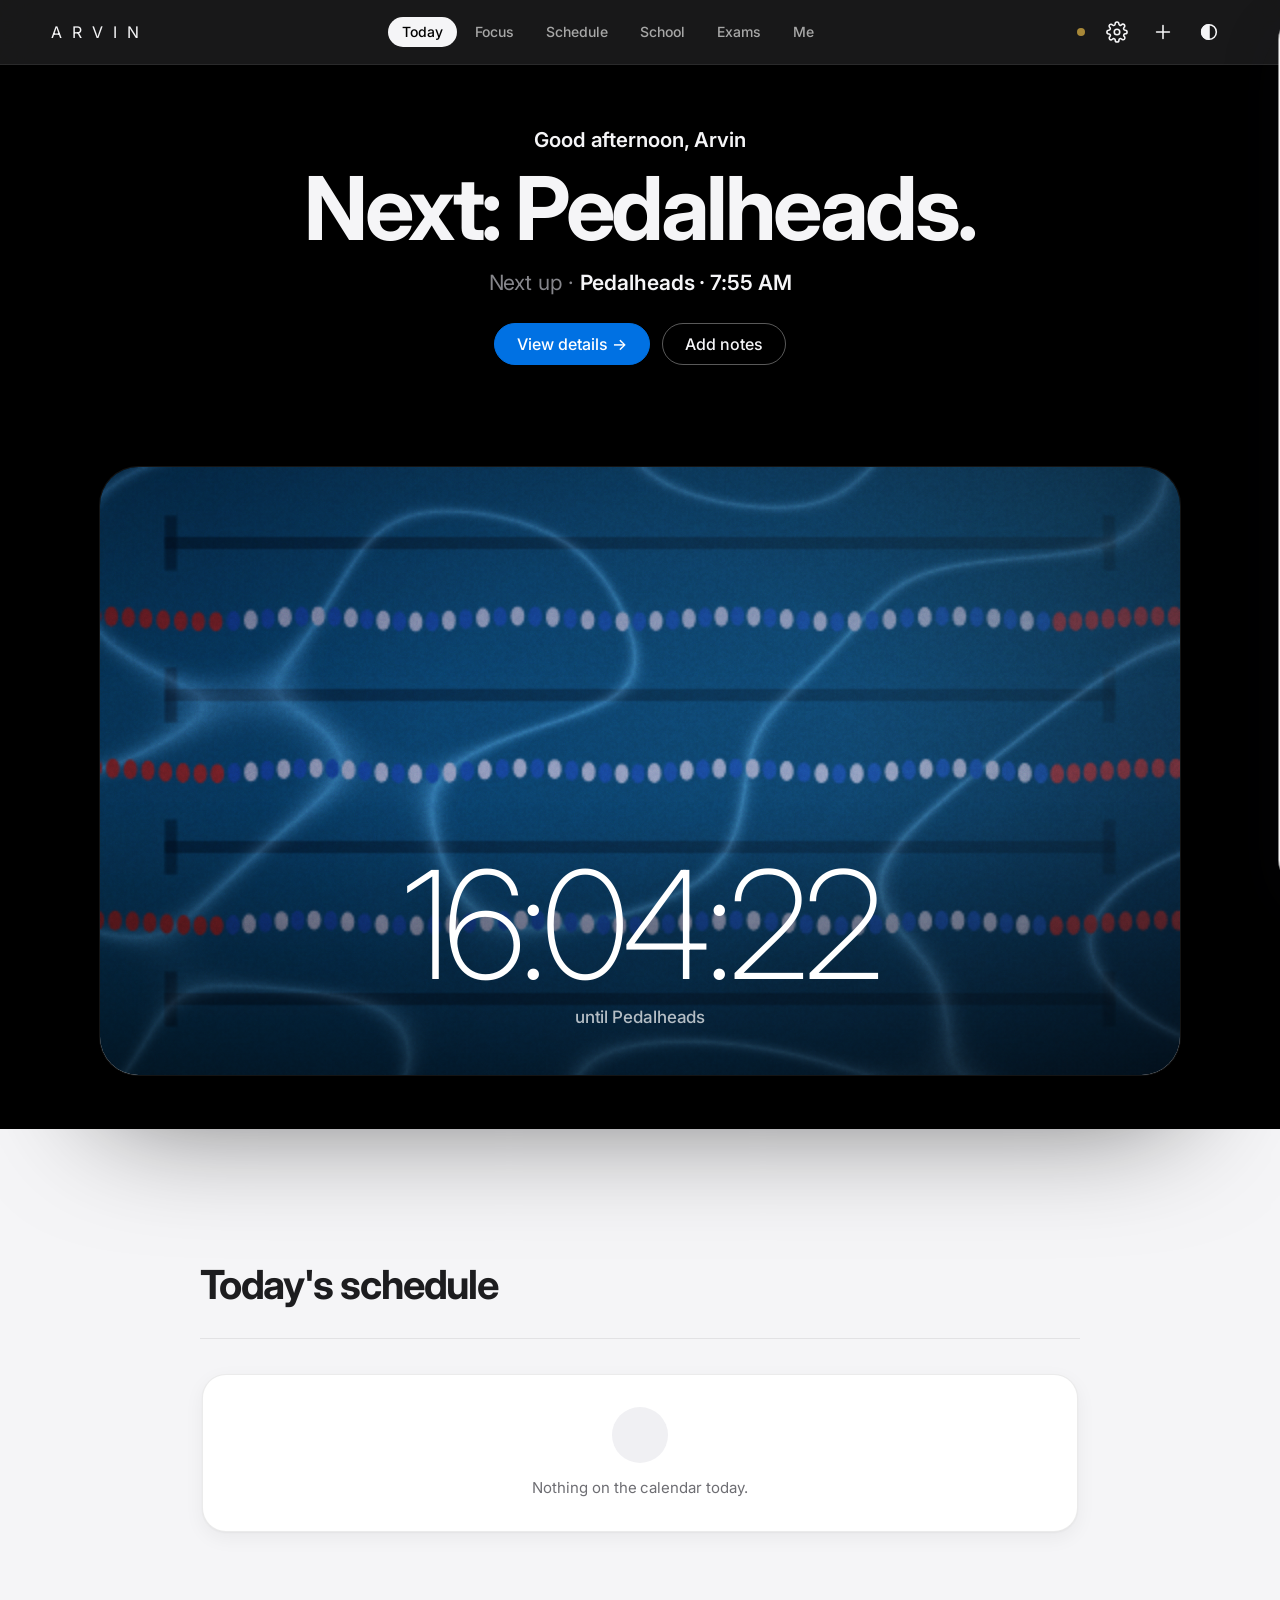
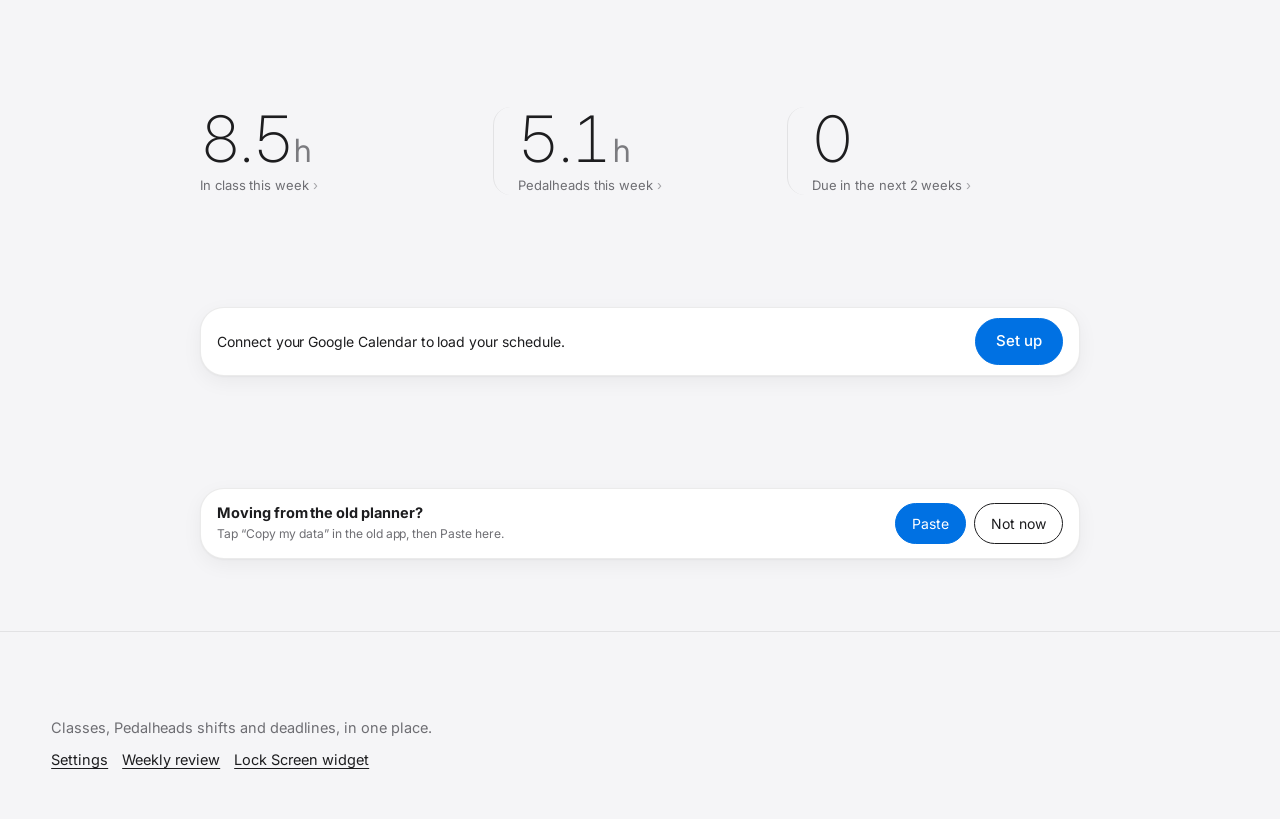
==== preview.html @ 5b070c7e "Preview: iPhone-Mac sync through Google Drive + photos of lecture notes Co-Authored-By: Claude Opus " ====
<!doctype html>
<html lang="en"><head><meta charset="utf-8">
<script>(function(){try{var m=localStorage.getItem("ap-theme")||"auto",r=document.documentElement,h=+new Date().toLocaleString("en-US",{timeZone:"Etc/GMT+7",hour:"numeric",hourCycle:"h23"});var d=m==="dark"?"dark":m==="light"?"light":(h>=18||h<7)?"dark":null;if(d)r.setAttribute("data-theme",d)}catch(e){}})();</script>

<meta name="viewport" content="width=device-width,initial-scale=1,viewport-fit=cover">
<meta name="apple-mobile-web-app-capable" content="yes">
<meta name="mobile-web-app-capable" content="yes">
<meta name="apple-mobile-web-app-title" content="Planner">
<meta name="apple-mobile-web-app-status-bar-style" content="black-translucent">
<meta name="theme-color" content="#000000" media="(prefers-color-scheme: light)">
<meta name="theme-color" content="#000000" media="(prefers-color-scheme: dark)">
<link rel="manifest" href="manifest.webmanifest">
<link rel="apple-touch-icon" href="apple-touch-icon.png">
<link rel="icon" href="icon-192.png">
<link rel="icon" type="image/png" sizes="48x48" href="favicon-48.png">
<link rel="apple-touch-startup-image" media="screen and (device-width: 440px) and (device-height: 956px) and (-webkit-device-pixel-ratio: 3) and (orientation: portrait)" href="splash-ag-1320x2868.png">
<link rel="apple-touch-startup-image" media="screen and (device-width: 420px) and (device-height: 912px) and (-webkit-device-pixel-ratio: 3) and (orientation: portrait)" href="splash-ag-1260x2736.png">
<link rel="apple-touch-startup-image" media="screen and (device-width: 402px) and (device-height: 874px) and (-webkit-device-pixel-ratio: 3) and (orientation: portrait)" href="splash-ag-1206x2622.png">
<link rel="apple-touch-startup-image" media="screen and (device-width: 430px) and (device-height: 932px) and (-webkit-device-pixel-ratio: 3) and (orientation: portrait)" href="splash-ag-1290x2796.png">
<link rel="apple-touch-startup-image" media="screen and (device-width: 393px) and (device-height: 852px) and (-webkit-device-pixel-ratio: 3) and (orientation: portrait)" href="splash-ag-1179x2556.png">
<link rel="apple-touch-startup-image" media="screen and (device-width: 428px) and (device-height: 926px) and (-webkit-device-pixel-ratio: 3) and (orientation: portrait)" href="splash-ag-1284x2778.png">
<link rel="apple-touch-startup-image" media="screen and (device-width: 390px) and (device-height: 844px) and (-webkit-device-pixel-ratio: 3) and (orientation: portrait)" href="splash-ag-1170x2532.png">
<link rel="apple-touch-startup-image" media="screen and (device-width: 375px) and (device-height: 812px) and (-webkit-device-pixel-ratio: 3) and (orientation: portrait)" href="splash-ag-1125x2436.png">
<link rel="apple-touch-startup-image" media="screen and (device-width: 414px) and (device-height: 896px) and (-webkit-device-pixel-ratio: 3) and (orientation: portrait)" href="splash-ag-1242x2688.png">
<link rel="apple-touch-startup-image" media="screen and (device-width: 414px) and (device-height: 896px) and (-webkit-device-pixel-ratio: 2) and (orientation: portrait)" href="splash-ag-828x1792.png">
<link rel="apple-touch-startup-image" media="screen and (device-width: 375px) and (device-height: 667px) and (-webkit-device-pixel-ratio: 2) and (orientation: portrait)" href="splash-ag-750x1334.png">
<link rel="apple-touch-startup-image" media="screen and (device-width: 320px) and (device-height: 568px) and (-webkit-device-pixel-ratio: 2) and (orientation: portrait)" href="splash-ag-640x1136.png">
<style>@font-face{font-family:APL;font-weight:300;src:url([data-uri]) format('woff2')}@font-face{font-family:APL;font-weight:700;src:url([data-uri]) format('woff2')}#launch{position:fixed;inset:0;z-index:100;background:#FFFFFF;transition:opacity .55s ease .12s}
#launch .lw{position:absolute;left:0;right:0;top:var(--lt,50%);transform:translateY(-50%);text-align:center;font-family:APL,var(--font,sans-serif);text-transform:uppercase;font-size:7.5vmin;letter-spacing:.01em;line-height:1;white-space:nowrap;transition:transform .6s cubic-bezier(.3,.7,.2,1),opacity .4s ease,letter-spacing .6s cubic-bezier(.3,.7,.2,1)}
#launch .lw b{color:#010205;font-weight:700}#launch .lw span{color:#626669;font-weight:300}
#launch.out{opacity:0;pointer-events:none}
#launch.out .lw{opacity:0;transform:translateY(-50%) scale(1.06);letter-spacing:.12em}
@media (prefers-reduced-motion:reduce){#launch,#launch .lw{transition:opacity .2s}#launch.out .lw{transform:translateY(-50%);letter-spacing:.01em}}
</style>
<style>:root{color-scheme:light;box-sizing:border-box;padding-top:env(safe-area-inset-top,0px);padding-bottom:env(safe-area-inset-bottom,0px)}html{scroll-padding-top:env(safe-area-inset-top,0px)}body{margin:0;padding:0;font:14px -apple-system,BlinkMacSystemFont,sans-serif;background:#faf9f5;color:#141413}img{max-width:100%}[hidden]:not([hidden=until-found i]){display:none!important}
/* ---------- study room ---------- */
body.inroom{overflow:hidden}
.room{position:fixed;inset:0;z-index:38;background:var(--bg);display:flex;flex-direction:column;opacity:0;transform:translateY(14px);transition:opacity .25s,transform .32s cubic-bezier(.25,.8,.25,1);padding-top:env(safe-area-inset-top,0px)}
.room.on{opacity:1;transform:none}
.rm-top{display:grid;grid-template-columns:1fr auto 1fr;align-items:center;gap:8px;padding:8px max(12px,3vw);border-bottom:1px solid var(--line-soft);flex:none}
.rm-back{justify-self:start;display:inline-flex;align-items:center;gap:2px;border:0;background:transparent;font-weight:500;font-size:15px;padding:8px 14px 8px 6px;border-radius:999px;transition:background .15s}
.rm-back:hover{background:var(--surface)}
.rm-back svg{width:20px;height:20px;fill:none;stroke:currentColor;stroke-width:1.8;stroke-linecap:round;stroke-linejoin:round}
.rm-crumb{font-size:13.5px;color:var(--muted);letter-spacing:.06em;text-transform:uppercase;white-space:nowrap}
#rmClose{justify-self:end}
.rm-body{flex:1;overflow:auto;overscroll-behavior:contain;padding:28px max(16px,4vw) calc(48px + env(safe-area-inset-bottom,0px))}
.rm-body>*{max-width:1080px;margin-left:auto;margin-right:auto}
.rm-body>*+*{margin-top:28px}
.rm-hero{display:grid;grid-template-columns:minmax(0,1.15fr) minmax(0,1fr);gap:32px;align-items:center}
.rm-art{position:relative;aspect-ratio:16/10;border-radius:var(--r-lg);overflow:hidden;background:var(--surface)}
.rm-art canvas{position:absolute;inset:0;width:100%;height:100%}
.rm-art .code{position:absolute;left:16px;top:14px;color:#fff;font-weight:500;font-size:14px;letter-spacing:.04em;background:rgba(0,0,0,.28);backdrop-filter:blur(6px);padding:3px 10px;border-radius:var(--r-sm)}
.rm-hd h1{font-weight:300;font-size:clamp(32px,4.4vw,54px);line-height:1.04;letter-spacing:-.02em;margin:0 0 12px;text-wrap:balance}
.rm-exam{margin:0 0 18px;color:var(--muted);font-size:15.5px;line-height:1.5}
.rm-prog{display:flex;flex-direction:column;gap:8px;font-size:14px;color:var(--muted);margin-bottom:18px}
.bar{height:6px;border-radius:99px;background:var(--surface);overflow:hidden}
.bar i{display:block;height:100%;background:var(--kc,var(--ink));border-radius:inherit;transition:width .4s}
.rm-next{all:unset;box-sizing:border-box;cursor:pointer;display:grid;grid-template-columns:auto 1fr;gap:2px 14px;border:1px solid var(--line);border-radius:var(--r-md);padding:12px 16px;width:100%;transition:border-color .15s}
.rm-next:hover{border-color:var(--ink)}
.rm-next span{color:var(--muted);font-size:13.5px;grid-row:span 2;align-self:center}
.rm-next b{font-weight:500}
.rm-next small{color:var(--muted);font-size:13.5px}
.rm-note{background:var(--surface);border-radius:var(--r-md);padding:12px 16px;font-size:14.5px;line-height:1.5;margin-block:0}
.rm-focus{display:grid;grid-template-columns:repeat(auto-fit,minmax(300px,1fr));gap:16px}
.fcard{background:var(--surface-2);border-radius:var(--r-lg);padding:22px;display:flex;flex-direction:column;gap:10px;box-shadow:inset 0 0 0 1px var(--line-soft)}
.fcard.main{background:color-mix(in srgb,var(--kc) 9%,var(--bg));box-shadow:inset 0 0 0 1px color-mix(in srgb,var(--kc) 30%,transparent)}
.fk{font-size:12.5px;font-weight:600;letter-spacing:.08em;text-transform:uppercase;color:var(--kc)}
.fcard h2{margin:0;font-weight:400;font-size:24px;line-height:1.2;letter-spacing:-.01em;display:flex;flex-direction:column;gap:2px}
.fcard h2 .num{font-size:14px;color:var(--muted);font-weight:500}
.fcard p{margin:0;color:var(--muted);font-size:14.5px}
.fbtns{display:flex;flex-wrap:wrap;gap:8px;margin-top:4px}
.fbtns .bt{padding:9px 16px;font-size:14.5px}
.fcard .pips{margin-top:2px}
.pips{display:inline-flex;gap:5px;align-items:center;flex:none}
.pips i{width:9px;height:9px;border-radius:50%;box-shadow:inset 0 0 0 1.5px var(--line)}
.pips i.on{background:var(--kc);box-shadow:none}
.rm-sec h3{font-weight:500;font-size:20px;margin:0 0 10px;display:flex;justify-content:space-between;align-items:baseline;gap:12px}
.rm-sec h3 em{font-style:normal;font-weight:400;font-size:13px;color:var(--muted)}
.rm-list{display:flex;flex-direction:column}
.chrow{all:unset;box-sizing:border-box;cursor:pointer;display:grid;grid-template-columns:44px minmax(0,1fr) auto;gap:14px;align-items:center;padding:14px 8px;border-top:1px solid var(--line-soft);border-radius:var(--r-md);transition:background .15s}
.chrow:last-child{border-bottom:1px solid var(--line-soft)}
.chrow:hover{background:var(--surface-2)}
.chrow:focus-visible{outline:2px solid var(--focus)}
.chrow .cn{width:40px;height:40px;border-radius:50%;display:grid;place-items:center;font-size:15px;font-weight:500;background:color-mix(in srgb,var(--kc) 14%,var(--bg));color:var(--ink)}
.chrow.cur .cn{background:var(--kc);color:#fff}
.chrow .ct{display:flex;flex-direction:column;min-width:0}
.chrow .ct b{font-weight:400;font-size:17px;line-height:1.3}
.chrow .ct small{font-size:13px;color:var(--muted)}
.chrow.now .ct small{color:var(--ok);font-weight:600}
.chrow.up .ct b,.chrow.pend .ct b{color:var(--muted)}
/* chapter */
.ch-hd .ch-k{display:flex;align-items:center;gap:10px;font-size:14px;color:var(--muted);flex-wrap:wrap}
.ch-hd .dot{width:9px;height:9px;border-radius:50%;background:var(--kc)}
.ch-hd .st{font-size:12.5px;border-radius:999px;padding:2px 10px;background:var(--surface)}
.ch-hd .st.now{background:color-mix(in srgb,var(--ok) 15%,var(--bg));color:var(--ok);font-weight:600}
.ch-hd h1{font-weight:300;font-size:clamp(30px,4.4vw,52px);line-height:1.06;letter-spacing:-.02em;margin:10px 0 0;text-wrap:balance}
.rm-body>.ch-tabs{position:sticky;top:-28px;z-index:3;margin-top:20px;padding:10px 0;background:var(--bg);display:flex;gap:6px;overflow-x:auto;scrollbar-width:none}
.ch-tabs::-webkit-scrollbar{display:none}
.ch-tabs button{flex:none;border:1px solid var(--line);background:var(--bg);border-radius:999px;padding:9px 16px;font-size:15px;display:inline-flex;align-items:center;gap:6px;transition:border-color .15s}
.ch-tabs button:hover{border-color:var(--ink)}
.ch-tabs button[aria-selected="true"]{background:var(--ink);color:var(--bg);border-color:var(--ink)}
.ch-tabs .tk{font-size:12px;color:var(--ok);font-weight:700}
.ch-tabs button[aria-selected="true"] .tk{color:#7FE0AE}
.rm-body>.ch-pane{margin-top:14px;display:flex;flex-direction:column;gap:20px}
.ch-pane>*{flex-shrink:0}
.ch-next{display:flex;align-items:center;justify-content:flex-end;gap:14px;border-top:1px solid var(--line-soft);padding-top:18px;color:var(--muted);font-size:14px}
/* slides */
.deck{display:flex;flex-direction:column;gap:12px;width:100%;max-width:max(640px,calc((100vh - 340px)*1.6))}
.sl-2{display:grid;grid-template-columns:minmax(0,1.15fr) minmax(0,1fr);gap:clamp(16px,3vw,40px);align-items:center}
.sl-2 .dg{max-width:none}
.dk-stage{position:relative}
.slide{position:relative;overflow:hidden;border-radius:var(--r-lg);background:var(--surface-2);box-shadow:inset 0 0 0 1px var(--line-soft);aspect-ratio:16/10;display:flex;flex-direction:column;font-size:clamp(16px,1.55vw,20px)}
.slide::before{content:"";position:absolute;left:0;top:0;bottom:0;width:6px;background:var(--kc)}
.slide.inR{animation:slR .35s cubic-bezier(.25,.8,.25,1)}
.slide.inL{animation:slL .35s cubic-bezier(.25,.8,.25,1)}
@keyframes slR{from{opacity:0;transform:translateX(28px)}}
@keyframes slL{from{opacity:0;transform:translateX(-28px)}}
.sl-in{flex:1;overflow:auto;padding:clamp(22px,4vw,52px) clamp(22px,4.5vw,64px) 10px;display:flex;flex-direction:column;gap:.7em;position:relative;z-index:1}
.sl-k{font-size:.7em;font-weight:600;letter-spacing:.09em;text-transform:uppercase;color:var(--kc)}
.sl-t{margin:0;font-weight:400;font-size:clamp(24px,3.1vw,42px);line-height:1.1;letter-spacing:-.015em;text-wrap:balance}
.sl-big{font-weight:300;font-size:clamp(30px,4.6vw,60px);line-height:1.05;letter-spacing:-.02em;color:var(--kc)}
.sl-b{line-height:1.5}
.sl-b p{margin:0 0 .55em}
.sl-b ul,.sl-b ol{margin:0 0 .55em;padding-left:1.2em;display:flex;flex-direction:column;gap:.3em}
.sl-b .note{font-size:.85em;color:var(--muted);border-left:3px solid var(--kc);padding-left:12px}
.sl-b .cap{font-size:.78em;color:var(--muted);margin:-.2em 0 .7em}
.sl-b .big2{font-size:1.3em;font-weight:400;letter-spacing:-.01em}
.sl-b table.je,.sl-b table.cmp{font-size:.82em;margin:.2em 0 .5em}
.sl-b table.je td:nth-child(2),.sl-b table.je td:nth-child(3){width:auto;min-width:70px}
.cols,.cols3{display:grid;grid-template-columns:repeat(2,minmax(0,1fr));gap:14px;margin-bottom:.5em}
.cols3{grid-template-columns:repeat(3,minmax(0,1fr))}
.cols>div,.cols3>div{background:var(--bg);border-radius:var(--r-md);padding:12px 14px}
.cols p,.cols3 p{margin:.25em 0 0;font-size:.88em;color:var(--muted)}
ul.check{list-style:none;padding-left:0!important}
ul.check li{position:relative;padding-left:1.6em}
ul.check li::before{content:"";position:absolute;left:0;top:.35em;width:.9em;height:.9em;border-radius:4px;box-shadow:inset 0 0 0 2px var(--kc)}
ul.fml{list-style:none;padding:0!important;gap:6px!important}
ul.fml li{font-family:ui-monospace,"SF Mono",Menlo,monospace;font-size:.82em;background:var(--bg);border-radius:var(--r-md);padding:8px 12px}
.chips{display:flex;flex-wrap:wrap;gap:6px}
.chips span{font-size:.85em;background:var(--bg);border-radius:999px;padding:4px 12px}
.sl-foot{display:flex;justify-content:space-between;padding:10px clamp(22px,4.5vw,64px) 14px;font-size:12.5px;color:var(--muted);position:relative;z-index:1}
.slide.cover{background:#111}
.slide.cover canvas{position:absolute;inset:0;width:100%;height:100%}
.slide.cover::after{content:"";position:absolute;inset:0;background:linear-gradient(100deg,rgba(0,0,0,.66),rgba(0,0,0,.42) 45%,rgba(0,0,0,.05) 85%)}
.slide.cover::before{display:none}
.slide.cover .sl-in{justify-content:flex-end;color:#fff}
.slide.cover .sl-in>*{max-width:62ch}
.slide.cover .sl-k,.slide.cover .sl-foot{color:rgba(255,255,255,.82)}
.slide.cover .sl-t{font-size:clamp(30px,4.6vw,60px);font-weight:300}
.slide.cover .sl-b ul{opacity:.92}
.dg{max-width:520px;width:100%;color:var(--ink)}
.dg svg{width:100%;height:auto;display:block;overflow:visible}
.dg text{font-size:11.5px;fill:var(--muted);font-family:var(--font)}
.dg .lk{fill:var(--kc);font-weight:600}
.dg .tk{fill:var(--ink);font-size:11px}
.dg .sm{font-size:10.5px}
.dg .strong{fill:var(--ink);font-weight:600}
.dg .ax{stroke:var(--ink);stroke-width:1.4;fill:none}
.dg .l45{stroke:var(--ink);stroke-opacity:.45;stroke-width:1.5}
.dg .lmain{stroke:var(--kc);stroke-width:2.8;fill:none;stroke-linecap:round}
.dg .lsec{stroke:var(--ink);stroke-width:2.6;fill:none;stroke-linecap:round}
.dg .lras{stroke:var(--ink);stroke-width:1.8;stroke-dasharray:2 4}
.dg .dash{stroke-dasharray:7 5}
.dg .guide{stroke:var(--muted);stroke-width:1;stroke-dasharray:3 3}
.dg .arrow{stroke:var(--muted);stroke-width:1.4;marker-end:url(#ah);color:var(--muted)}
.dg .arrow2{stroke:var(--kc);stroke-width:1.6;fill:none;marker-start:url(#ah);marker-end:url(#ah);color:var(--kc)}
.dg .pt{fill:var(--kc);stroke:var(--surface-2);stroke-width:2.5}
.dk-ctl{display:flex;align-items:center;gap:12px;flex-wrap:wrap}
.dk-n{font-size:14px;color:var(--muted);min-width:52px;text-align:center}
.dk-bar{flex:1;min-width:80px;height:4px;border-radius:99px;background:var(--surface);overflow:hidden}
.dk-bar i{display:block;height:100%;background:var(--kc);transition:width .3s}
.dk-fs{border:1px solid var(--line);background:var(--bg);border-radius:999px;padding:9px 16px;font-size:14px}
.dk-fs:hover{border-color:var(--ink)}
.deck:fullscreen{background:var(--bg);padding:3vh 4vw;justify-content:center}
.deck:fullscreen .slide{width:min(100%,150vh);margin:0 auto;font-size:min(2.1vw,3.3vh)}
.deck:fullscreen .dk-ctl{width:min(100%,150vh);margin:0 auto}
.dk-fin{display:flex;flex-wrap:wrap;align-items:center;gap:8px 16px;background:color-mix(in srgb,var(--kc) 9%,var(--bg));border-radius:var(--r-lg);padding:16px 20px}
.dk-fin[hidden]{display:none}
.dk-fin span{color:var(--muted);flex:1 1 260px;font-size:15px}
.dk-jump summary{cursor:pointer;color:var(--muted);font-size:14.5px;padding:4px 0}
.dk-jump ol{margin:8px 0 0;padding-left:24px;columns:2 260px;column-gap:28px;font-size:15px}
.dk-jump li{break-inside:avoid;padding:3px 0}
.dk-jump button{all:unset;cursor:pointer}
.dk-jump button:hover{text-decoration:underline;text-underline-offset:3px}
/* notes */
.nt-meta{display:flex;flex-wrap:wrap;justify-content:space-between;gap:6px 18px;font-size:13.5px;color:var(--muted)}
.nt-goals,.nt-box{background:var(--surface-2);border-radius:var(--r-lg);padding:18px 22px;box-shadow:inset 0 0 0 1px var(--line-soft)}
.nt-goals b,.nt-box b{font-weight:600;display:block;margin-bottom:8px}
.nt-goals ul,.nt-box ul{margin:0;padding-left:20px;display:flex;flex-direction:column;gap:5px;font-size:15.5px}
.nt-box ul.fml{font-size:inherit}
.nt-box .chips span{background:var(--bg);font-size:14px}
.notes{max-width:70ch;font-size:17.5px;line-height:1.72;overflow-wrap:anywhere}
.notes p{margin:0 0 1em}
.notes h3{font-weight:500;font-size:22px;line-height:1.25;letter-spacing:-.01em;margin:1.8em 0 .5em}
.notes ul{padding-left:22px;margin:0 0 1em;display:flex;flex-direction:column;gap:6px}
.notes .eq{font-size:1.15em;text-align:center;padding:10px;background:var(--surface-2);border-radius:var(--r-md)}
.notes .try{border-left:4px solid var(--kc);background:color-mix(in srgb,var(--kc) 7%,var(--bg));border-radius:0 var(--r-md) var(--r-md) 0;padding:14px 18px;margin:0 0 1.2em;font-size:16px}
.notes .try i{color:var(--muted)}
.notes table{font-size:15px}
.notes table.je td:nth-child(2),.notes table.je td:nth-child(3){width:90px}
.nt-end{border-top:1px solid var(--line-soft);padding-top:18px}
/* quiz */
.qz-start{display:grid;grid-template-columns:auto 1fr;gap:6px 26px;align-items:center;background:var(--surface-2);border-radius:var(--r-lg);padding:24px;box-shadow:inset 0 0 0 1px var(--line-soft)}
.qz-big{grid-row:span 2;font-size:64px;font-weight:300;line-height:1;color:var(--kc);display:flex;flex-direction:column}
.qz-big small{font-size:13px;color:var(--muted);font-weight:400;margin-top:4px}
.qz-start p{margin:0;color:var(--muted);font-size:15px}
.qz-top{display:flex;justify-content:space-between;font-size:14px;color:var(--muted)}
.ch-pane .qbar{margin-top:-12px}
.ch-pane .qq.big{font-size:21px;line-height:1.4}
.ch-pane .qq p{margin:0 0 .4em}
.lvl{align-self:flex-start;font-size:12px;font-weight:600;letter-spacing:.04em;border-radius:999px;padding:3px 10px;background:color-mix(in srgb,var(--kc) 14%,var(--bg));color:var(--ink)}
.qrev{display:flex;flex-direction:column;gap:4px;padding:12px 0;border-top:1px solid var(--line-soft)}
/* practice */
.pr-how{margin:0;color:var(--muted);font-size:15px}
.pr-head{display:flex;flex-direction:column;gap:8px;font-size:15px;color:var(--muted)}
.pr-head b{color:var(--ink);font-weight:600}
.pr-card{border:1px solid var(--line);border-radius:var(--r-lg);padding:20px 22px;display:flex;flex-direction:column;gap:12px}
.pr-k{display:flex;justify-content:space-between;align-items:center;gap:10px}
.pr-n{font-size:13.5px;color:var(--muted);font-weight:500}
.pr-q{font-size:17px;line-height:1.55;overflow-wrap:anywhere}
.pr-q p{margin:0 0 .4em}
.pr-tip{font-size:14px;color:var(--muted)}
.pr-sol summary{cursor:pointer;list-style:none;display:inline-flex;align-items:center;gap:6px;font-weight:500;font-size:15px;padding:8px 16px;border-radius:999px;background:var(--surface)}
.pr-sol summary::-webkit-details-marker{display:none}
.pr-sol[open] summary{background:var(--ink);color:var(--bg)}
.pr-a{margin-top:12px;background:var(--surface-2);border-radius:var(--r-md);padding:14px 16px;font-size:15.5px;line-height:1.55;overflow-x:auto}
.pr-a p{margin:0 0 .5em}
.pr-a table.je{background:var(--bg)}
.pr-mks{display:flex;gap:8px;flex-wrap:wrap}
.pr-mk{border:1px solid var(--line);background:var(--bg);border-radius:999px;padding:7px 14px;font-size:14px;transition:all .15s}
.pr-mk:hover{border-color:var(--ink)}
.pr-mk.on[data-v="1"]{background:var(--ok);border-color:var(--ok);color:#fff}
.pr-mk.on[data-v="0"]{background:color-mix(in srgb,var(--warn) 18%,var(--bg));border-color:var(--warn)}
@media (max-width:760px){
  .rm-body{padding-top:18px}
  .rm-hero{grid-template-columns:1fr;gap:18px}
  .rm-art{aspect-ratio:16/9}
  .slide{aspect-ratio:auto;min-height:min(54vh,470px);font-size:16px}
  .cols,.cols3,.sl-2{grid-template-columns:1fr}
  .notes{font-size:16.5px}
  .pr-card{padding:16px 14px}
  .pr-a{padding:10px;font-size:14.5px}
  .pr-a table.je{font-size:13.5px}
  .pr-a table.je td{padding:5px 6px}
  .pr-a table.je td:nth-child(2),.pr-a table.je td:nth-child(3){width:62px}
  .pr-a table.je tr.cr td:first-child{padding-left:18px}
  .qz-start{grid-template-columns:1fr}
  .qz-big{grid-row:auto;flex-direction:row;align-items:baseline;gap:8px}
  .rm-body>.ch-tabs{top:-18px}
  .chrow{grid-template-columns:40px minmax(0,1fr);}
  .chrow .pips{grid-column:2}
}
@media (prefers-reduced-motion:reduce){.room{transition:none}.slide.inR,.slide.inL{animation:none}}
/* ===== Round 3 (Oct 28): scroll-linked hero, product spec sheets, real conditions ===== */
.hero .tint{display:none}
.hstage{position:relative;margin-top:-28px;padding-bottom:var(--pin,18vh)}
.hstage>.hero{position:sticky;top:var(--hdr);margin-top:0!important}
.hero canvas{transform:scale(var(--z,1));transform-origin:62% 55%;will-change:transform}
.hero canvas.soft{transform:scale(calc(1.1 * var(--z,1)))}
.hero .hcount{transform:translateY(calc(var(--hp,0) * -14px));transition:none}
.hero .hcount b{text-shadow:0 2px 30px rgba(0,0,0,.25)}
.hero::after{opacity:calc(1 + var(--hp,0) * .6)}
.intro{will-change:opacity,transform;transform-origin:50% 0}
.hcap .wxc{color:var(--ink)}
@media (max-width:640px){.hstage{margin-top:-20px;--pin:16vh}}
@media (prefers-reduced-motion:reduce){.hstage{padding-bottom:0}.hstage>.hero{position:relative;top:auto}.hero canvas{transform:none}.hero canvas.soft{transform:scale(1.1)}}
/* course tiles as products: hover (or tap on a phone) for the spec sheet */
.tile .art canvas{transition:transform .5s cubic-bezier(.2,.7,.2,1)}
.tile .art .over{display:none}
.tile .art .sx{position:absolute;left:0;right:0;bottom:0;z-index:4;background:color-mix(in srgb,var(--bg) 94%,transparent);backdrop-filter:blur(14px);-webkit-backdrop-filter:blur(14px);color:var(--ink);padding:14px 16px 16px;transform:translateY(101%);transition:transform .45s cubic-bezier(.2,.7,.2,1);display:flex;flex-direction:column;gap:2px;text-shadow:none}
.tile .sx-h{display:flex;justify-content:space-between;align-items:baseline;font-size:10.5px;font-weight:700;letter-spacing:.12em;text-transform:uppercase;color:var(--muted);padding-bottom:8px;border-bottom:1px solid var(--ink)}
.tile .sx-h b{color:var(--ink);font-weight:700}
.tile .sx-r{display:grid;grid-template-columns:auto minmax(0,1fr);gap:4px 12px;align-items:baseline;padding:7px 0;border-bottom:1px solid var(--line)}
.tile .sx-r dt{font-size:10px;font-weight:600;letter-spacing:.1em;text-transform:uppercase;color:var(--muted);white-space:nowrap}
.tile .sx-r dd{margin:0;font-size:13px;font-weight:500;text-align:right;min-width:0;overflow:hidden;text-overflow:ellipsis;white-space:nowrap;font-variant-numeric:tabular-nums}
.tile .sx-r dd small{color:var(--muted);font-weight:400}
.tile .sx-r .sb{grid-column:1/-1;height:3px;border-radius:2px;background:var(--surface);overflow:hidden}
.tile .sx-r .sb i{display:block;height:100%;background:var(--ink)}
.tile .sx-go{margin-top:10px;font-size:11px;font-weight:700;letter-spacing:.1em;text-transform:uppercase;color:var(--ink)}
.tile.open .art .sx{transform:none}
.tile.open .art canvas{transform:translateY(-24%) scale(1.04)}
.tile.open .art .prog,.tile.open .art .idx,.tile.open .feat{opacity:0;transition:opacity .2s}
.tile.open .art .code{opacity:0}
@media (hover:hover){.tile:hover .art .sx,.tile:focus-visible .art .sx{transform:none}.tile:hover .art canvas,.tile:focus-visible .art canvas{transform:translateY(-24%) scale(1.04)}.tile:hover .art .prog,.tile:hover .art .idx,.tile:hover .art .code{opacity:0}}
.tile .tapspec{display:none}
@media (hover:none){.tile .tapspec{display:inline;color:var(--muted);font-weight:500;letter-spacing:.06em}}
.rail2 .tile .art .sx{padding:10px 14px 12px}.rail2 .tile .sx-r{padding:5px 0}
.rm-grade{display:inline-flex;align-items:center;gap:10px;margin-bottom:18px;font-size:14px;color:var(--muted)}
.rm-grade input{width:84px;border:1px solid var(--line);border-radius:var(--r-sm);background:var(--bg);padding:8px 10px;font-size:16px;color:var(--ink);font-variant-numeric:tabular-nums}
.rm-grade input:focus{outline:2px solid var(--focus);outline-offset:-1px;border-color:transparent}
.tile .sx-h{gap:10px}.tile .sx-h b{min-width:0;overflow:hidden;text-overflow:ellipsis;white-space:nowrap}.tile .sx-h span{white-space:nowrap;flex:none}
@media (max-width:640px){.tile .sx-h span{display:none}.tile .art .sx{padding:12px 12px 14px}.tile .sx-r dd small{display:none}}
</style>
<script>window.__AP_SITE=true;</script>
<script>
/* Move from the old Netlify address: imports on-device data from a "move code". */
(function(){
  var PFX="APMOVE1:", FLAG="ap-migrated";
  function b64ToBytes(b){b=b.replace(/-/g,"+").replace(/_/g,"/");var s=atob(b),u=new Uint8Array(s.length);for(var i=0;i<s.length;i++)u[i]=s.charCodeAt(i);return u}
  async function decode(code){
    code=(code||"").trim();var i=code.indexOf(PFX);if(i<0)throw new Error("not a move code");
    code=code.slice(i+PFX.length).split(/\s/)[0];var kind=code[0],body=code.slice(2),bytes=b64ToBytes(body),txt;
    if(kind==="z"){var ds=new Blob([bytes]).stream().pipeThrough(new DecompressionStream("gzip"));txt=await new Response(ds).text()}
    else txt=new TextDecoder().decode(bytes);
    var d=JSON.parse(txt);if(!d||typeof d!=="object"||!d.v||!d.keys)throw new Error("bad code");return d.keys}
  function apply(keys){Object.keys(keys).forEach(function(k){if(/^ap-/.test(k)&&typeof keys[k]==="string")try{localStorage.setItem(k,keys[k])}catch(e){}});
    try{localStorage.setItem(FLAG,String(Date.now()))}catch(e){}}
  window.__apMove={decode:decode,apply:apply,PFX:PFX,FLAG:FLAG};
  var h=location.hash;
  if(h.indexOf("#"+PFX)===0||h.indexOf("#apmove=")===0){
    var code=decodeURIComponent(h.indexOf("#apmove=")===0?h.slice(8):h.slice(1));
    document.documentElement.style.visibility="hidden";
    decode(code).then(function(keys){apply(keys)}).catch(function(){}).then(function(){location.replace(location.pathname+location.search)});
  }
})();
</script>

<link rel="stylesheet" href="focus.css"></head><body>
<style id="arvin-launch-css">
/* start-up screen, inspired by the iPhone boot screen */
#launch{position:fixed!important;inset:0!important;z-index:9999!important;background:#000!important;overflow:hidden;opacity:1;transition:opacity .35s ease!important;display:block!important}
#launch .ar-boot{position:absolute;left:0;right:0;top:50%;transform:translateY(-50%);display:flex;flex-direction:column;align-items:center}
#launch .ar-logo{font:600 30px/1 Inter,-apple-system,BlinkMacSystemFont,"SF Pro Display",system-ui,sans-serif;letter-spacing:.42em;padding-left:.42em;color:#f5f5f7;
  opacity:0;transform:scale(.94);filter:blur(6px);transition:opacity .45s cubic-bezier(.22,1,.36,1),transform .55s cubic-bezier(.22,1,.36,1),filter .45s}
#launch .ar-bar{position:relative;width:150px;height:4px;margin-top:64px;border-radius:2px;background:rgba(255,255,255,.22);overflow:hidden;opacity:0;transition:opacity .6s .35s}
#launch .ar-bar i{position:absolute;inset:0;background:#f5f5f7;border-radius:2px;transform:scaleX(0);transform-origin:left center}
#launch.on .ar-logo{opacity:1;transform:none;filter:none}
#launch.on .ar-bar{opacity:1}
#launch.out{opacity:0!important;pointer-events:none}
#launch.out .ar-logo{transform:scale(1.04);transition:transform .35s ease}
@media (prefers-reduced-motion:reduce){#launch .ar-logo,#launch .ar-bar{transition:opacity .2s!important;transform:none!important;filter:none!important}}
</style>
<div id="launch" aria-hidden="true"><div class="ar-boot"><div class="ar-logo">ARVIN</div></div></div>
<script>(function(){var L=document.getElementById("launch"),sa=navigator.standalone===true||(window.matchMedia&&matchMedia("(display-mode: standalone)").matches),seen=null,force=/[?&]launch=1/.test(location.search),RECENT=30*60*1000;function stamp(){try{localStorage.setItem("ap-last-open",String(Date.now()))}catch(e){}}try{seen=Date.now()-(+localStorage.getItem("ap-last-open")||0)<RECENT}catch(e){}document.addEventListener("visibilitychange",function(){if(document.visibilityState==="hidden")stamp()});addEventListener("pagehide",stamp);if(!force&&(!sa||seen)){stamp();L.remove();return}stamp();
/* start-up: black screen with just the ARVIN wordmark */
var bar=L.querySelector(".ar-bar i"),rm=window.matchMedia&&matchMedia("(prefers-reduced-motion: reduce)").matches,t0=Date.now(),loaded=false,done=false,p=0;
function set(v,ms){p=v;if(!bar)return;bar.style.transition="transform "+(ms||600)+"ms cubic-bezier(.22,1,.36,1)";bar.style.transform="scaleX("+v+")"}
function finish(){if(done)return;done=true;var wait=Math.max(0,650-(Date.now()-t0));setTimeout(function(){set(1,200);setTimeout(function(){L.classList.add("out");setTimeout(function(){L.remove()},380)},rm?60:120)},wait)}
requestAnimationFrame(function(){requestAnimationFrame(function(){L.classList.add("on");set(.18,700);setTimeout(function(){if(!done)set(.46,1100)},700);setTimeout(function(){if(!done)set(.72,1600)},1800)})});
function ready(){loaded=true;finish()}if(document.readyState!=="loading")ready();else document.addEventListener("DOMContentLoaded",ready);setTimeout(finish,3000);
})();</script>
<title>Arvin's Planner</title>
<link rel="preconnect" href="https://fonts.googleapis.com">
<link rel="preconnect" href="https://fonts.gstatic.com" crossorigin>
<link rel="stylesheet" href="https://fonts.googleapis.com/css2?family=Hanken+Grotesk:wght@300;400;500;600&display=swap">
<style>
/* Layout: showroom. Thin centred wordmark header, one wide rounded "image" hero (a lane pool drawn in canvas), a snapping carousel of course tiles, a tile grid for exams and due dates, the timeslot grid in a quiet panel, and a black footer. Neutral greys; colour only in course marks. */
:root{
  --bg:#FFFFFF; --surface:#EEEFF2; --surface-2:#F7F7F8; --ink:#010205; --muted:#626669; --faint:#9A9CA0;
  --line:#D8D9DC; --line-soft:#EAEBED; --focus:#1A44EA; --on-img:#FFFFFF;
  --btn:#010205; --btn-ink:#FFFFFF; --panel:#FFFFFF;
  --font:"Hanken Grotesk","Helvetica Neue",Arial,system-ui,sans-serif;
  --r-sm:4px; --r-md:8px; --r-lg:12px; --hour:56px; --hdr:64px;
  --k-fmgt:#4F5FD1; --k-poli:#D9602F; --k-econ:#1E8A57; --k-work:#C99700; --k-exam:#C8102E; --k-due:#8A45B8;
  --k-life:#C1625B; --k-gym:#2F7D5B; --k-tutor:#9B3F74; --k-appt:#1C84C6; --k-plan:#1A44EA; --k-hol:#1C84C6; --k-class:#4F5FD1;
  --fill:10%; --ok:#1E8A57; --warn:#C8700F;
}
@media (prefers-color-scheme:dark){:root:not([data-theme="light"]){
  --bg:#0E0E12; --surface:#212225; --surface-2:#18191C; --ink:#FBFCFF; --muted:#A3A5A8; --faint:#6E7073;
  --line:#35363A; --line-soft:#26272A; --focus:#6F8CFF; --btn:#FBFCFF; --btn-ink:#0E0E12; --panel:#141518;
  --k-fmgt:#8C98F2; --k-poli:#F28A5F; --k-econ:#4CC48A; --k-work:#F0C23C; --k-exam:#FF5C70; --k-due:#C38BEA;
  --k-life:#E99A93; --k-gym:#6FC79A; --k-tutor:#E08BBE; --k-appt:#5CB8F0; --k-plan:#6F8CFF; --k-hol:#5CB8F0; --k-class:#8C98F2; --fill:18%; --ok:#4CC48A; --warn:#F2A65A; color-scheme:dark}}
:root[data-theme="dark"]{
  --bg:#0E0E12; --surface:#212225; --surface-2:#18191C; --ink:#FBFCFF; --muted:#A3A5A8; --faint:#6E7073;
  --line:#35363A; --line-soft:#26272A; --focus:#6F8CFF; --btn:#FBFCFF; --btn-ink:#0E0E12; --panel:#141518;
  --k-fmgt:#8C98F2; --k-poli:#F28A5F; --k-econ:#4CC48A; --k-work:#F0C23C; --k-exam:#FF5C70; --k-due:#C38BEA;
  --k-life:#E99A93; --k-gym:#6FC79A; --k-tutor:#E08BBE; --k-appt:#5CB8F0; --k-plan:#6F8CFF; --k-hol:#5CB8F0; --k-class:#8C98F2; --fill:18%; --ok:#4CC48A; --warn:#F2A65A; color-scheme:dark}
*{box-sizing:border-box}
html,body{background:var(--bg);color:var(--ink)}
body{font-family:var(--font);font-size:16px;line-height:1.5;-webkit-font-smoothing:antialiased}
button,input,select,textarea{font:inherit;color:inherit}
button{cursor:pointer}
:focus-visible{outline:2px solid var(--focus);outline-offset:2px;border-radius:var(--r-sm)}
.tab{font-variant-numeric:tabular-nums}

/* ---------- header ---------- */
.bar{position:sticky;top:env(safe-area-inset-top,0px);z-index:30;background:color-mix(in srgb,var(--bg) 92%,transparent);backdrop-filter:blur(16px);-webkit-backdrop-filter:blur(16px)}
.bar-in{display:grid;grid-template-columns:1fr auto 1fr;align-items:center;gap:12px;padding-block:14px;padding-inline:max(16px,4vw);max-width:1920px;margin:0 auto}
.today-lbl{font-size:15px;color:var(--muted);white-space:nowrap;overflow:hidden;text-overflow:ellipsis;min-width:0}
.today-lbl b{color:var(--ink);font-weight:500}
.wordmark{margin:0;font-weight:500;font-size:19px;letter-spacing:.42em;padding-left:.42em;text-transform:uppercase;white-space:nowrap}
.hdr-r{display:flex;justify-content:flex-end;align-items:center;gap:6px}
.icon{width:40px;height:40px;display:grid;place-items:center;border:0;background:transparent;border-radius:var(--r-sm);transition:background .15s}
.icon:hover{background:var(--surface)}
.icon svg{width:22px;height:22px;fill:none;stroke:currentColor;stroke-width:1.6;stroke-linecap:round;stroke-linejoin:round}

.page{max-width:1920px;margin:0 auto;padding-inline:max(16px,4vw);padding-block:8px 72px;display:flex;flex-direction:column;gap:72px}
.figbar{margin-top:-52px;display:grid;grid-template-columns:repeat(3,minmax(0,1fr));border-bottom:1px solid var(--line)}
.figbar .fig{padding:22px 24px 22px 0;border-right:1px solid var(--line-soft);margin-right:24px}
.figbar .fig:last-child{border-right:0;margin-right:0}
.figbar .fig b{font-size:clamp(30px,3vw,44px)}
.figbar .fig span{color:var(--muted);max-width:none;opacity:1}

/* ---------- hero ---------- */
.hero{position:relative;border-radius:var(--r-lg);overflow:hidden;min-height:clamp(440px,62vh,660px);display:flex;align-items:flex-end;background:#0B3A5B;color:var(--on-img);isolation:isolate}
.hero canvas{position:absolute;inset:0;width:100%;height:100%;z-index:-3}
.hero canvas.soft{filter:blur(18px) saturate(1.1);transform:scale(1.1)}
.hero::before{content:"";position:absolute;inset:0;z-index:-2;opacity:.16;mix-blend-mode:overlay;pointer-events:none;background-image:url("data:image/svg+xml,%3Csvg xmlns='http://www.w3.org/2000/svg' width='220' height='220'%3E%3Cfilter id='n'%3E%3CfeTurbulence type='fractalNoise' baseFrequency='.9' numOctaves='2' stitchTiles='stitch'/%3E%3C/filter%3E%3Crect width='100%25' height='100%25' filter='url(%23n)'/%3E%3C/svg%3E")}
.hero::after{content:"";position:absolute;inset:0;z-index:-1;background:linear-gradient(180deg,rgba(0,0,0,0) 45%,rgba(0,0,0,.35) 100%),linear-gradient(90deg,rgba(0,0,0,.38),rgba(0,0,0,0) 60%)}
.hero-in{width:100%;padding:clamp(24px,4vw,56px)}
.greet{font-size:18px;opacity:.88;margin:0 0 10px}
.hero h1{font-weight:400;font-size:clamp(40px,5.6vw,80px);line-height:1.02;letter-spacing:-.02em;margin:0;text-wrap:balance;max-width:14ch}
.hero .when{margin-top:14px;font-size:18px;opacity:.92}
.hero .cta{display:flex;flex-wrap:wrap;gap:12px;margin-top:28px}
.bt{display:inline-flex;align-items:center;gap:8px;border-radius:var(--r-sm);padding:12px 22px;font-weight:500;font-size:15px;border:2px solid transparent;transition:background .15s,color .15s,border-color .15s}
.bt.light{background:#FFFFFF;color:#010205;border-color:#FFFFFF}
.bt.light:hover{background:#D8D9DC;border-color:#D8D9DC}
.bt.ghost-light{background:rgba(255,255,255,.12);color:#fff;border-color:rgba(255,255,255,.9);backdrop-filter:blur(8px)}
.bt.ghost-light:hover{background:rgba(255,255,255,.25)}
.bt.primary{background:var(--btn);color:var(--btn-ink);border-color:var(--btn)}
.bt.primary:hover{opacity:.85}
.bt.primary:disabled{opacity:.45;cursor:default}
.bt.secondary{background:transparent;border-color:var(--ink);color:var(--ink)}
.bt.secondary:hover{background:var(--surface)}
.bt.danger{border-color:var(--k-exam);color:var(--k-exam);background:transparent}
.figs{display:flex;gap:clamp(20px,3vw,44px)}
.fig b{display:block;font-weight:400;font-size:clamp(30px,3.2vw,44px);line-height:1;letter-spacing:-.02em}
.fig b small{font-size:.5em;margin-left:3px;opacity:.9}
.fig span{display:block;font-size:13.5px;opacity:.82;margin-top:6px;max-width:14ch}

/* ---------- section heads ---------- */
.shead{display:flex;flex-wrap:wrap;align-items:flex-end;justify-content:space-between;gap:12px 24px;margin-bottom:24px}
.shead h2{font-weight:400;font-size:clamp(30px,3.2vw,46px);line-height:1.1;letter-spacing:-.015em;margin:0}
.shead p{margin:6px 0 0;color:var(--muted);max-width:56ch}
.arrows{display:flex;gap:8px}
.arrow{width:44px;height:44px;border-radius:50%;border:1px solid var(--line);background:var(--bg);display:grid;place-items:center;transition:border-color .15s,background .15s}
.arrow:hover{border-color:var(--ink)}
.arrow:disabled{opacity:.35;cursor:default}
.arrow svg{width:20px;height:20px;fill:none;stroke:currentColor;stroke-width:1.6}

/* ---------- course carousel ---------- */
.rail{display:grid;grid-auto-flow:column;grid-auto-columns:minmax(280px,calc((100% - 3*20px)/4));gap:20px;overflow-x:auto;scroll-snap-type:x mandatory;scrollbar-width:none;padding-bottom:4px}
.rail::-webkit-scrollbar{display:none}
.tile{all:unset;box-sizing:border-box;scroll-snap-align:start;display:flex;flex-direction:column;cursor:pointer;min-width:0}
.tile .art{position:relative;aspect-ratio:4/3;border-radius:var(--r-lg);overflow:hidden;background:var(--surface);max-width:100%}
.tile .art canvas{position:absolute;inset:0;width:100%;height:100%;transition:transform .5s cubic-bezier(.2,.7,.2,1)}
.tile:hover .art canvas{transform:scale(1.04)}
.tile .code{position:absolute;left:16px;top:14px;color:#fff;font-weight:500;font-size:14px;letter-spacing:.04em;background:rgba(0,0,0,.28);backdrop-filter:blur(6px);padding:3px 10px;border-radius:var(--r-sm)}
.tile h3{font-weight:400;font-size:28px;letter-spacing:-.01em;margin:18px 0 2px;line-height:1.15}
.tile .pat{color:var(--muted);font-size:15px}
.tile .spec{margin-top:14px;display:grid;grid-template-columns:auto 1fr;gap:4px 16px;font-size:14.5px;border-top:1px solid var(--line-soft);padding-top:12px}
.tile .spec dt{color:var(--muted)}
.tile .spec dd{margin:0;min-width:0}
.tile .more{margin-top:14px;font-weight:500;font-size:15px;display:inline-flex;align-items:center;gap:6px}
.tile:hover .more{text-decoration:underline;text-underline-offset:4px}
.tile:focus-visible{outline:none}
.tile:focus-visible .art{outline:2px solid var(--focus);outline-offset:2px}

/* ---------- deadline tiles ---------- */
.dgrid{display:grid;grid-template-columns:repeat(auto-fill,minmax(260px,1fr));gap:16px}
.dtile{all:unset;box-sizing:border-box;background:var(--surface);border-radius:var(--r-lg);padding:22px 22px 20px;display:flex;flex-direction:column;gap:10px;cursor:pointer;min-height:190px;transition:background .15s}
.dtile:hover{background:color-mix(in srgb,var(--surface) 85%,var(--ink))}
.dtile:focus-visible{outline:2px solid var(--focus);outline-offset:2px}
.kind{display:inline-flex;align-items:center;gap:8px;font-size:13.5px;color:var(--muted)}
.kind::before{content:"";width:8px;height:8px;border-radius:50%;background:var(--kc)}
.dtile .n{font-weight:300;font-size:64px;line-height:.95;letter-spacing:-.03em;margin-top:auto}
.dtile .n small{font-size:17px;font-weight:400;letter-spacing:0;margin-left:6px;color:var(--muted)}
.dtile .t{font-size:18px;font-weight:500;line-height:1.3}
.dtile .w{font-size:14.5px;color:var(--muted)}
.dtile{position:relative}
.done-btn{position:absolute;top:16px;right:16px;width:34px;height:34px;border-radius:50%;border:1.5px solid color-mix(in srgb,currentColor 45%,transparent);background:transparent;color:inherit;display:grid;place-items:center;padding:0;transition:background .15s,border-color .15s}
.done-btn svg{width:18px;height:18px;fill:none;stroke:currentColor;stroke-width:2.2;stroke-linecap:round;stroke-linejoin:round;opacity:0;transition:opacity .15s}
.done-btn:hover svg{opacity:.45}
.done-btn.on{background:var(--ok);border-color:var(--ok);color:#fff}
.done-btn.on svg{opacity:1}
.dtile.is-done{background:var(--surface-2);box-shadow:inset 0 0 0 1px var(--line-soft)}
.dtile.is-done .t{text-decoration:line-through;color:var(--muted)}
.dtile.is-done .n{font-size:40px;color:var(--ok)}
.ev.is-done{opacity:.6}
.ev.is-done .et{text-decoration:line-through}
.ev .tick{color:var(--ok);font-weight:600;margin-right:4px;text-decoration:none;display:inline-block}
.arow.is-done .tt{text-decoration:line-through;color:var(--muted)}
.done-row{display:flex;align-items:center;gap:12px;flex-wrap:wrap}
.bt.ok{background:var(--ok);border-color:var(--ok);color:#fff}
.dtile.exam{background:var(--ink);color:var(--bg)}
.dtile.exam .kind,.dtile.exam .w,.dtile.exam .n small{color:color-mix(in srgb,var(--bg) 70%,var(--ink))}
.dtile.exam:hover{background:color-mix(in srgb,var(--ink) 85%,var(--bg))}

/* ---------- schedule ---------- */
.tabsbar{display:flex;flex-wrap:wrap;align-items:center;justify-content:space-between;gap:12px 20px;border-bottom:1px solid var(--line);margin-bottom:20px}
.tabs{display:flex;gap:28px}
.tabs button{background:none;border:0;padding:12px 0 14px;font-size:17px;color:var(--muted);position:relative}
.tabs button:hover{color:var(--ink)}
.tabs button[aria-pressed="true"]{color:var(--ink)}
.tabs button[aria-pressed="true"]::after{content:"";position:absolute;left:0;right:0;bottom:-1px;height:2px;background:var(--ink)}
.nav{display:flex;align-items:center;gap:8px;padding-bottom:8px}
.range{font-size:17px;margin-right:8px;white-space:nowrap}
.cal{background:var(--panel);border:1px solid var(--line);border-radius:var(--r-lg);min-width:0}
.strip{display:none}
.dayhead{position:sticky;top:calc(env(safe-area-inset-top,0px) + var(--hdr));z-index:10;background:var(--panel);border-bottom:1px solid var(--line);border-radius:var(--r-lg) var(--r-lg) 0 0;display:grid;grid-template-columns:64px repeat(var(--cols),minmax(0,1fr))}
.dh{background:none;border:0;padding:12px 8px 10px;display:flex;align-items:baseline;gap:8px;justify-content:center;min-width:0}
.dh .dn{font-size:14px;color:var(--muted)}
.dh .dd{font-size:24px;font-weight:400;line-height:1;display:inline-grid;place-items:center;min-width:38px;height:38px;border-radius:50%}
.dh.today .dd{background:var(--ink);color:var(--bg)}
.dh.today .dn{color:var(--ink);font-weight:500}
.dh:hover .dd{box-shadow:inset 0 0 0 1px var(--line)}
.allday{grid-column:1/-1;display:grid;grid-template-columns:64px repeat(var(--cols),minmax(0,1fr));border-top:1px solid var(--line-soft)}
.allday .lbl{font-size:12px;color:var(--faint);text-align:right;padding:8px 10px 0 0}
.allday .cell{padding:5px;display:flex;flex-direction:column;gap:4px;min-width:0}
.chip{all:unset;box-sizing:border-box;font-size:12.5px;padding:3px 8px;border-radius:var(--r-sm);background:var(--surface);white-space:nowrap;overflow:hidden;text-overflow:ellipsis;cursor:pointer}
.chip:hover{background:var(--line)}
.grid{position:relative;display:grid;grid-template-columns:64px repeat(var(--cols),minmax(0,1fr))}
.hours div{height:var(--hour);font-size:12.5px;color:var(--faint);text-align:right;padding-right:12px;transform:translateY(-9px)}
.col{position:relative;border-left:1px solid var(--line-soft);background-image:linear-gradient(var(--line-soft) 1px,transparent 1px);background-size:100% var(--hour);cursor:cell}
.col.today{background-color:var(--surface-2)}
.ev{position:absolute;text-align:left;border:0;padding:7px 9px;border-radius:var(--r-md);overflow:hidden;background:color-mix(in srgb,var(--kc) var(--fill),var(--panel));color:var(--ink);display:flex;flex-direction:column;gap:1px;cursor:pointer;min-height:20px;transition:box-shadow .15s}
.ev:hover{box-shadow:0 8px 24px -10px rgba(0,0,0,.35),inset 0 0 0 1px color-mix(in srgb,var(--kc) 45%,transparent);z-index:5}
.ev .et{font-weight:500;font-size:13.5px;line-height:1.25;overflow:hidden;display:-webkit-box;-webkit-box-orient:vertical;-webkit-line-clamp:var(--clamp,2)}
.ev .em{font-size:12.5px;color:var(--muted);white-space:nowrap;overflow:hidden;text-overflow:ellipsis}
.ev .dot{position:absolute;top:10px;right:9px;width:7px;height:7px;border-radius:50%;background:var(--kc)}
.ev .ed{font-size:13px;color:var(--muted);margin-top:4px}
.ev.tiny{flex-direction:row;align-items:center;gap:8px;padding:2px 9px}
.ev.tiny .et{-webkit-line-clamp:1;font-size:12.5px}
.ev.tiny .dot{position:static;flex:none;order:-1}
.ev.exam{background:var(--ink);color:var(--bg)}
.ev.exam .em,.ev.exam .ed{color:color-mix(in srgb,var(--bg) 70%,var(--ink))}
.ev.due{background:var(--panel);box-shadow:inset 0 0 0 1.5px var(--kc)}
.ev.plan{background:transparent;box-shadow:none;border:1.5px dashed var(--kc)}
.ev.pastev{opacity:.5}
.ev .has-note{position:absolute;bottom:7px;right:9px;font-size:11px;color:var(--muted)}
.nowline{position:absolute;left:0;right:0;height:2px;background:var(--k-exam);z-index:6;pointer-events:none}
.nowline::before{content:"";position:absolute;left:-5px;top:-4px;width:10px;height:10px;border-radius:50%;background:var(--k-exam)}
.agenda{padding:4px 24px 12px}
.aday{display:grid;grid-template-columns:120px minmax(0,1fr);gap:20px;padding:20px 0;border-top:1px solid var(--line-soft)}
.aday:first-child{border-top:0}
.aday .ad b{display:block;font-weight:300;font-size:44px;line-height:1;letter-spacing:-.02em}
.aday .ad span{font-size:14px;color:var(--muted)}
.aday.today .ad b{font-weight:500}
.arows{display:flex;flex-direction:column;gap:8px;min-width:0}
.arow{all:unset;box-sizing:border-box;display:grid;grid-template-columns:160px minmax(0,1fr);gap:16px;align-items:center;padding:12px 16px;border-radius:var(--r-md);background:var(--surface);cursor:pointer}
.arow:hover{background:color-mix(in srgb,var(--surface) 85%,var(--ink))}
.arow .tm{font-size:14px;color:var(--muted)}
.arow .tt{font-weight:500}
.arow .ll{font-size:13.5px;color:var(--muted)}
.aempty{color:var(--faint);padding:10px 0}

/* ---------- footer ---------- */
.foot{background:#010205;color:#FBFCFF}
.foot-in{max-width:1920px;margin:0 auto;padding-block:48px;padding-inline:max(16px,4vw);display:grid;grid-template-columns:repeat(auto-fit,minmax(240px,1fr));gap:32px}
.banner{display:flex;flex-wrap:wrap;align-items:center;justify-content:space-between;gap:12px 20px;background:var(--surface);border-radius:var(--r-lg);padding:16px 20px;font-size:16px}
.linkbtn{background:none;border:0;padding:0;margin-top:10px;color:#FBFCFF;text-decoration:underline;text-underline-offset:3px;font-size:14.5px}
.foot h4{font-weight:500;font-size:15px;margin:0 0 14px}
.foot .wordmark{font-size:16px;margin-bottom:10px}
.foot p{margin:0;color:#A3A5A8;font-size:14.5px}
.legend{display:grid;grid-template-columns:repeat(2,minmax(0,1fr));gap:8px 16px;font-size:14.5px;color:#D8D9DC}
.legend span{display:inline-flex;align-items:center;gap:8px}
.legend span::before{content:"";width:8px;height:8px;border-radius:50%;background:var(--kc)}
.sync{display:flex;align-items:flex-start;gap:10px;font-size:14.5px;color:#D8D9DC}
.sync i{width:8px;height:8px;border-radius:50%;background:#6E7073;margin-top:7px;flex:none}
.sync[data-s="live"] i{background:#1FB661}
.sync[data-s="busy"] i{background:#fff;animation:blink 1s infinite alternate}
.sync[data-s="warn"] i{background:#F0C23C}
@keyframes blink{to{opacity:.3}}
.keys{color:#A3A5A8;font-size:14px;display:flex;flex-direction:column;gap:4px}
.keys kbd{font-family:var(--font);border:1px solid #35363A;border-radius:3px;padding:0 6px;color:#fff;margin-right:6px}

/* ---------- flyout ---------- */
.scrim{position:fixed;inset:0;background:rgba(1,2,5,.45);backdrop-filter:blur(4px);z-index:40;opacity:0;pointer-events:none;transition:opacity .25s}
.scrim.on{opacity:1;pointer-events:auto}
.sheet{position:fixed;z-index:41;top:0;right:0;bottom:0;width:min(520px,100%);background:var(--bg);transform:translateX(102%);transition:transform .35s cubic-bezier(.25,.8,.25,1);display:flex;flex-direction:column;padding-top:env(safe-area-inset-top,0px);padding-bottom:env(safe-area-inset-bottom,0px)}
.sheet.on{transform:none}
.sh-top{display:flex;justify-content:space-between;align-items:center;padding:20px 28px 0}
.sh-body>*{flex-shrink:0}
.sh-body{overflow:auto;padding:12px 28px 36px;display:flex;flex-direction:column;gap:28px}
.sh-title{font-weight:400;font-size:36px;line-height:1.1;letter-spacing:-.015em;margin:0;text-wrap:balance}
.sh-sub{color:var(--muted);margin-top:8px;font-size:17px}
.data{display:grid;grid-template-columns:repeat(2,minmax(0,1fr));gap:1px;background:var(--line-soft);border-radius:var(--r-lg);overflow:hidden}
.data div{background:var(--surface);padding:14px 16px;min-width:0}
.data div.wide{grid-column:1/-1}
.data b{display:block;font-weight:400;font-size:20px;line-height:1.25;overflow-wrap:anywhere}
.data span{font-size:13px;color:var(--muted)}
.data a{color:var(--ink);text-underline-offset:3px}
.sec h4{font-weight:500;font-size:19px;margin:0 0 12px;display:flex;justify-content:space-between;align-items:baseline;gap:12px}
.sec h4 em{font-style:normal;font-weight:400;font-size:13px;color:var(--muted)}
.brief{display:flex;flex-direction:column;gap:4px;color:var(--muted)}
textarea,.inp{width:100%;border:1px solid var(--line);background:var(--bg);padding:12px 14px;border-radius:var(--r-sm);resize:vertical}
textarea{min-height:120px;line-height:1.55}
textarea:hover,.inp:hover{border-color:var(--ink)}
textarea:focus,.inp:focus{outline:2px solid var(--focus);outline-offset:-1px;border-color:transparent}
.checks{list-style:none;padding:0;margin:0 0 12px;display:flex;flex-direction:column}
.checks li{display:grid;grid-template-columns:24px minmax(0,1fr) 30px;align-items:center;gap:10px;padding:9px 0;border-bottom:1px solid var(--line-soft)}
.checks input{width:18px;height:18px;accent-color:var(--ink)}
.checks li.done span{text-decoration:line-through;color:var(--faint)}
.checks .x{border:0;background:none;color:var(--faint);font-size:20px;line-height:1}
.addrow{display:flex;gap:10px}.addrow .inp{flex:1;min-width:0}
.row2{display:grid;grid-template-columns:1fr 1fr;gap:12px}
.field label{display:block;font-size:14px;color:var(--muted);margin-bottom:6px}
.kinds{display:flex;flex-wrap:wrap;gap:8px}
.kinds button{border:1px solid var(--line);background:var(--bg);border-radius:var(--r-sm);padding:9px 16px}
.kinds button[aria-pressed="true"]{border-color:var(--ink);background:var(--surface);font-weight:500}
.actions{display:flex;flex-wrap:wrap;gap:12px}
.hint{font-size:14.5px;color:var(--muted)}
.toast{position:fixed;left:50%;bottom:calc(24px + env(safe-area-inset-bottom,0px));transform:translate(-50%,16px);opacity:0;background:var(--ink);color:var(--bg);padding:12px 20px;border-radius:var(--r-sm);font-weight:500;z-index:60;transition:all .2s;pointer-events:none;max-width:calc(100% - 32px)}
.toast.on{opacity:1;transform:translate(-50%,0)}


/* ---------- added: today, to-do, habits, tab bar, drag, motion ---------- */
.hero .tint{position:absolute;inset:0;z-index:-2;pointer-events:none;transition:background 1.2s ease,opacity 1.2s ease}
.hero[data-tod="dawn"] .tint{background:linear-gradient(180deg,rgba(255,196,140,.34),rgba(255,150,120,.12) 55%,rgba(0,0,0,0));mix-blend-mode:soft-light}
.hero[data-tod="day"] .tint{background:linear-gradient(180deg,rgba(255,255,255,.16),rgba(255,255,255,0) 60%);mix-blend-mode:screen}
.hero[data-tod="dusk"] .tint{background:linear-gradient(180deg,rgba(80,40,110,.38),rgba(255,130,70,.32));mix-blend-mode:soft-light}
.hero[data-tod="night"] .tint{background:linear-gradient(180deg,rgba(4,8,30,.58),rgba(8,14,40,.38));mix-blend-mode:multiply}
.hero .leave{display:inline-flex;align-items:center;gap:8px;margin-top:12px;font-size:15px;background:rgba(255,255,255,.14);border:1px solid rgba(255,255,255,.4);backdrop-filter:blur(8px);padding:5px 12px;border-radius:99px}
.hero .leave.now{background:#FF5C70;border-color:#FF5C70}

/* quick add */
.qadd{display:flex;flex-direction:column;gap:8px}
.qadd-row{display:flex;gap:10px;align-items:center;border:1px solid var(--line);border-radius:var(--r-md);padding:6px 6px 6px 16px;background:var(--panel);transition:border-color .15s,box-shadow .15s}
.qadd-row:focus-within{border-color:var(--ink);box-shadow:0 0 0 3px color-mix(in srgb,var(--focus) 18%,transparent)}
.qadd-row svg{width:20px;height:20px;flex:none;fill:none;stroke:var(--muted);stroke-width:1.6;stroke-linecap:round}
.qadd input{flex:1;min-width:0;border:0;background:transparent;padding:10px 0;font-size:17px;outline:none}
.qadd .bt{padding:9px 18px}
.qprev{font-size:14px;color:var(--muted);min-height:21px;padding-left:16px}
.qprev b{color:var(--ink);font-weight:500}

/* today */
.today{display:grid;grid-template-columns:minmax(0,1.35fr) minmax(0,1fr) minmax(0,1fr);gap:20px;align-items:start}
.card{background:var(--panel);border:1px solid var(--line);border-radius:var(--r-lg);padding:20px 22px;display:flex;flex-direction:column;gap:14px;min-width:0}
.card h3{margin:0;font-weight:500;font-size:17px;display:flex;justify-content:space-between;align-items:baseline;gap:12px}
.card h3 em{font-style:normal;font-weight:400;font-size:13.5px;color:var(--muted)}
.nextcard{background:var(--ink);color:var(--bg);border-color:var(--ink)}
.nextcard .nl{font-size:14px;opacity:.7}
.nextcard .nt{font-weight:400;font-size:clamp(26px,2.6vw,34px);line-height:1.1;letter-spacing:-.01em}
.nextcard .nc{font-weight:300;font-size:clamp(40px,4.4vw,60px);line-height:1;letter-spacing:-.02em;font-variant-numeric:tabular-nums}
.nextcard .nm{font-size:15px;opacity:.8}
.nextcard .pillrow{display:flex;flex-wrap:wrap;gap:8px}
.lpill{display:inline-flex;align-items:center;gap:6px;font-size:13.5px;font-weight:500;padding:4px 11px;border-radius:99px;background:color-mix(in srgb,var(--kc,var(--k-plan)) 16%,var(--panel));color:var(--ink);white-space:nowrap}
.lpill::before{content:"";width:6px;height:6px;border-radius:50%;background:var(--kc,var(--k-plan))}
.nextcard .lpill{background:rgba(255,255,255,.12);color:var(--bg)}
.lpill.now{--kc:var(--k-exam);background:var(--k-exam);color:#fff}
.lpill.now::before{background:#fff}
.tline{display:flex;flex-direction:column}
.trow{all:unset;box-sizing:border-box;cursor:pointer;display:grid;grid-template-columns:78px minmax(0,1fr);gap:12px;padding:10px 0;border-top:1px solid var(--line-soft);align-items:start}
.trow:first-child{border-top:0}
.trow:hover .tt{text-decoration:underline;text-underline-offset:3px}
.trow:focus-visible{outline:2px solid var(--focus)}
.trow .tm{font-size:14px;color:var(--muted);font-variant-numeric:tabular-nums;padding-top:1px}
.trow .tt{font-weight:500;display:flex;align-items:center;gap:8px;min-width:0}
.trow .tt::before{content:"";width:8px;height:8px;border-radius:50%;background:var(--kc);flex:none}
.trow .tt span{overflow:hidden;text-overflow:ellipsis;white-space:nowrap}
.trow .ts{font-size:13.5px;color:var(--muted);display:flex;flex-wrap:wrap;gap:4px 12px;margin-top:2px;padding-left:16px}
.trow.past{opacity:.5}
.trow .warn{color:var(--warn);font-weight:500}
.warns{display:flex;flex-direction:column;gap:8px}
.wbox{display:grid;grid-template-columns:auto minmax(0,1fr);gap:12px;align-items:start;padding:12px 14px;border-radius:var(--r-md);background:color-mix(in srgb,var(--warn) 10%,var(--panel));border:1px solid color-mix(in srgb,var(--warn) 40%,var(--line-soft));font-size:14.5px}
.wbox.bad{background:color-mix(in srgb,var(--k-exam) 8%,var(--panel));border-color:color-mix(in srgb,var(--k-exam) 40%,var(--line-soft))}
.wbox svg{width:18px;height:18px;fill:none;stroke:var(--warn);stroke-width:2;stroke-linecap:round;stroke-linejoin:round;margin-top:2px}
.wbox.bad svg{stroke:var(--k-exam)}
.wbox b{font-weight:600}

/* checkable rows (top 3, to-dos) */
.ck{width:26px;height:26px;border-radius:50%;border:1.5px solid var(--line);background:var(--bg);display:grid;place-items:center;padding:0;flex:none;transition:background .2s,border-color .2s,transform .2s}
.ck svg{width:15px;height:15px;fill:none;stroke:#fff;stroke-width:2.6;stroke-linecap:round;stroke-linejoin:round;opacity:0;transform:scale(.4);transition:opacity .2s,transform .25s cubic-bezier(.3,1.6,.5,1)}
.ck:hover{border-color:var(--ink)}
.ck.on{background:var(--ok);border-color:var(--ok);animation:pop .35s cubic-bezier(.3,1.6,.5,1)}
.ck.on svg{opacity:1;transform:none}
@keyframes pop{0%{transform:scale(.8)}60%{transform:scale(1.15)}100%{transform:scale(1)}}
.top3{display:flex;flex-direction:column;gap:6px}
.t3{display:grid;grid-template-columns:22px 26px minmax(0,1fr);gap:10px;align-items:center;padding:6px 0;border-bottom:1px solid var(--line-soft)}
.t3:last-child{border-bottom:0}
.t3 .num{font-size:14px;color:var(--faint);font-variant-numeric:tabular-nums}
.t3 input{border:0;background:transparent;font-size:16px;padding:8px 0;min-width:0;width:100%;outline:none}
.t3 input::placeholder{color:var(--faint)}
.t3.done input{text-decoration:line-through;color:var(--muted)}
.tlist{display:flex;flex-direction:column}
.td{display:grid;grid-template-columns:26px minmax(0,1fr) auto 28px;gap:12px;align-items:center;padding:10px 0;border-bottom:1px solid var(--line-soft);animation:slidein .3s ease}
.td:last-child{border-bottom:0}
.td .tx{min-width:0;overflow-wrap:anywhere}
.td .dl{font-size:13px;color:var(--muted);white-space:nowrap}
.td .dl.late{color:var(--k-exam);font-weight:500}
.td.done .tx{text-decoration:line-through;color:var(--muted)}
.td .x{border:0;background:none;color:var(--faint);font-size:20px;line-height:1;padding:0;width:28px;height:28px;border-radius:50%}
.td .x:hover{background:var(--surface);color:var(--ink)}
@keyframes slidein{from{opacity:0;transform:translateY(-6px)}to{opacity:1;transform:none}}
.tgroup h4{margin:18px 0 2px;font-weight:500;font-size:14px;color:var(--muted)}
.tgroup:first-child h4{margin-top:0}
.tadd{display:flex;flex-wrap:wrap;gap:10px;align-items:center}
.tadd .inp{flex:1 1 240px;min-width:0}
.daychips{display:flex;flex-wrap:wrap;gap:6px}
.daychips button{border:1px solid var(--line);background:var(--bg);border-radius:99px;padding:6px 14px;font-size:14px}
.daychips button[aria-pressed="true"]{border-color:var(--ink);background:var(--ink);color:var(--bg)}
.daychips input{border:1px solid var(--line);background:var(--bg);border-radius:99px;padding:5px 12px;font-size:14px}
.empty{color:var(--faint);font-size:15px;padding:6px 0}
.lnk{background:none;border:0;padding:0;color:var(--ink);text-decoration:underline;text-underline-offset:3px;font-size:14.5px}

/* tutoring */
.tut{display:flex;flex-direction:column;gap:28px}
.tut .data{grid-template-columns:repeat(4,minmax(0,1fr))}
.tut .data div:first-child b{color:var(--k-tutor)}
.tnudge{display:flex;flex-wrap:wrap;align-items:center;gap:10px 18px;padding:14px 18px;border-radius:var(--r-lg);background:color-mix(in srgb,var(--k-tutor) 9%,var(--bg));box-shadow:inset 0 0 0 1px color-mix(in srgb,var(--k-tutor) 28%,transparent)}
.tnudge>span{flex:1 1 220px;font-size:15.5px}
.tlist{display:flex;flex-direction:column}
.tasg{display:grid;grid-template-columns:auto minmax(0,1fr);gap:14px;align-items:center;padding:12px 4px;border-top:1px solid var(--line-soft)}
.tasg:last-child{border-bottom:1px solid var(--line-soft)}
.tck{width:28px;height:28px;border-radius:50%;border:1.5px solid var(--line);background:var(--bg);display:grid;place-items:center;padding:0;transition:background .2s,border-color .2s}
.tck svg{width:14px;height:14px;fill:none;stroke:#fff;stroke-width:2.8;stroke-linecap:round;stroke-linejoin:round;opacity:0}
.tasg.done .tck{background:var(--k-tutor);border-color:var(--k-tutor)}
.tasg.done .tck svg{opacity:1}
.tmain{all:unset;box-sizing:border-box;cursor:pointer;display:flex;flex-direction:column;min-width:0}
.tmain b{font-weight:400;font-size:17px;line-height:1.3;overflow-wrap:anywhere}
.tmain small{font-size:13.5px;color:var(--muted)}
.tmain small.late{color:var(--k-exam);font-weight:600}
.tasg.done .tmain b{color:var(--muted);text-decoration:line-through;text-decoration-color:var(--faint)}
.tmain:focus-visible{outline:2px solid var(--focus);outline-offset:2px}
.tdone summary{cursor:pointer;color:var(--muted);font-size:14.5px;padding:10px 0 4px}
.tlog{display:grid;grid-template-columns:repeat(auto-fill,minmax(300px,1fr));gap:16px}
.tses{all:unset;box-sizing:border-box;cursor:pointer;background:var(--surface);border-radius:var(--r-lg);padding:18px 20px;display:flex;flex-direction:column;gap:10px;min-width:0;box-shadow:var(--shadow-soft,none);transition:box-shadow .15s}
.tses:hover{box-shadow:inset 0 0 0 1px var(--line)}
.tses:focus-visible{outline:2px solid var(--focus);outline-offset:2px}
.tsh{display:flex;justify-content:space-between;align-items:baseline;gap:12px}
.tsh b{font-weight:500;font-size:18px}
.tsh span{font-size:13.5px;color:var(--muted);white-space:nowrap}
.tses p{margin:0;font-size:15px;line-height:1.5;overflow-wrap:anywhere}
.tses p.thw{color:var(--muted)}
.tses p.thw b{font-weight:600;color:var(--ink)}
.tchips{display:flex;flex-wrap:wrap;gap:6px}
.tchips span{font-size:12.5px;border-radius:999px;padding:3px 10px;background:color-mix(in srgb,var(--k-tutor) 13%,var(--bg))}
.tpick{display:flex;flex-wrap:wrap;gap:8px}
.tpick button{border:1px solid var(--line);background:var(--bg);border-radius:999px;padding:8px 14px;font-size:14.5px;transition:background .15s,border-color .15s}
.tpick button:hover{border-color:var(--ink)}
.tpick button[aria-pressed="true"]{background:var(--ink);color:var(--bg);border-color:var(--ink)}
.tpair{display:grid;grid-template-columns:repeat(2,minmax(0,1fr));gap:12px}
.tpair>.field{min-width:0}.tpair .inp{min-width:0;max-width:100%}
@media (max-width:640px){.tut .data{grid-template-columns:repeat(2,minmax(0,1fr))}.tlog{grid-template-columns:1fr}}

/* habits */
.habits{display:grid;grid-template-columns:repeat(auto-fill,minmax(300px,1fr));gap:16px}
.habit{background:var(--surface);border-radius:var(--r-lg);padding:20px;display:flex;flex-direction:column;gap:14px;min-width:0}
.habit .hh{display:flex;justify-content:space-between;align-items:flex-start;gap:12px}
.habit .hn{font-weight:500;font-size:19px}
.habit .hs{font-size:14px;color:var(--muted)}
.habit .streak{text-align:right;flex:none}
.habit .streak b{display:block;font-weight:300;font-size:40px;line-height:1;letter-spacing:-.02em;font-variant-numeric:tabular-nums}
.habit .streak span{font-size:12.5px;color:var(--muted)}
.hdots{display:grid;grid-template-columns:repeat(7,1fr);gap:6px}
.hdot{display:flex;flex-direction:column;align-items:center;gap:6px;background:none;border:0;padding:0;font-size:12.5px;color:var(--muted)}
.hdot i{width:100%;max-width:40px;aspect-ratio:1;border-radius:50%;border:1.5px solid var(--line);background:var(--bg);display:grid;place-items:center;transition:background .2s,border-color .2s}
.hdot i svg{width:16px;height:16px;fill:none;stroke:#fff;stroke-width:2.6;stroke-linecap:round;stroke-linejoin:round;opacity:0}
.hdot.on i{background:var(--ok);border-color:var(--ok);animation:pop .35s cubic-bezier(.3,1.6,.5,1)}
.hdot.on i svg{opacity:1}
.hdot.auto i{background:color-mix(in srgb,var(--ok) 70%,var(--bg));border-style:dashed}
.hdot.today span{color:var(--ink);font-weight:600}
.hdot:disabled{cursor:default;opacity:.45}
.hbar{height:4px;border-radius:99px;background:color-mix(in srgb,var(--ink) 10%,transparent);overflow:hidden}
.hbar i{display:block;height:100%;background:var(--ok);border-radius:99px;transition:width .5s}
.habit.new{background:transparent;border:1px dashed var(--line);justify-content:center;align-items:flex-start;color:var(--muted);cursor:pointer;min-height:160px;font:inherit;text-align:left}
.habit.new:hover{border-color:var(--ink);color:var(--ink)}
.hmini{display:flex;flex-direction:column;gap:10px}
.hmrow{display:grid;grid-template-columns:minmax(0,1fr) auto;gap:10px;align-items:center}
.hmrow .hdots{grid-column:1/-1;gap:4px}
.hmrow .hdot i{max-width:30px}

/* deadline urgency */
.dtile.urg1{box-shadow:inset 0 0 0 2px var(--warn)}
.dtile.urg1 .n{color:var(--warn)}
.dtile.urg2{box-shadow:inset 0 0 0 2px var(--k-exam)}
.dtile.urg2 .n{color:var(--k-exam)}
.dtile.exam.urg1 .n,.dtile.exam.urg2 .n{color:inherit}
.dtile .urgtag{align-self:flex-start;font-size:12.5px;font-weight:600;padding:3px 9px;border-radius:99px;background:var(--warn);color:#fff}
.dtile.urg2 .urgtag{background:var(--k-exam)}

/* schedule additions */
.ev.conf{box-shadow:inset 0 0 0 1.5px var(--warn)}
.ev .wmark{position:absolute;top:6px;right:22px;font-size:11px;font-weight:600;color:var(--warn)}
.ev.dragging{z-index:20;box-shadow:0 18px 40px -12px rgba(0,0,0,.45),inset 0 0 0 2px var(--focus);opacity:.95;cursor:grabbing;transition:none}
.ev{touch-action:pan-y;-webkit-touch-callout:none;-webkit-user-select:none;user-select:none}
.nowline span{position:absolute;left:8px;top:-20px;font-size:11.5px;font-weight:600;color:var(--k-exam);background:var(--panel);padding:0 4px;border-radius:3px}
.cal.slide-l{animation:sl .28s ease}
.cal.slide-r{animation:sr .28s ease}
@keyframes sl{from{opacity:.4;transform:translateX(24px)}to{opacity:1;transform:none}}
@keyframes sr{from{opacity:.4;transform:translateX(-24px)}to{opacity:1;transform:none}}
.enter{animation:fadeup .35s ease both}
@keyframes fadeup{from{opacity:0;transform:translateY(10px)}to{opacity:1;transform:none}}

/* week plan + settings sheet bits */
.wkday{display:grid;grid-template-columns:64px minmax(0,1fr);gap:14px;padding:14px 0;border-top:1px solid var(--line-soft)}
.wkday .wd b{display:block;font-weight:300;font-size:30px;line-height:1}
.wkday .wd span{font-size:13px;color:var(--muted)}
.wkday ul{list-style:none;margin:0;padding:0;display:flex;flex-direction:column;gap:3px;font-size:14.5px}
.wkday li{display:flex;gap:8px;align-items:center;min-width:0}
.wkday li::before{content:"";width:7px;height:7px;border-radius:50%;background:var(--kc);flex:none}
.wkday li span{overflow:hidden;text-overflow:ellipsis;white-space:nowrap}
.wkday .free{font-size:13.5px;color:var(--muted);margin-top:6px;display:flex;flex-wrap:wrap;gap:8px;align-items:center}
.wkday .free button{border:1px solid var(--line);background:var(--bg);border-radius:99px;padding:4px 12px;font-size:13.5px}
.wkday .free button:hover{border-color:var(--ink)}
.drv{display:flex;flex-direction:column}
.drv div{display:grid;grid-template-columns:minmax(0,1fr) 110px;gap:12px;align-items:center;padding:8px 0;border-bottom:1px solid var(--line-soft)}
.drv input{text-align:right}
.toggle{display:flex;gap:12px;align-items:flex-start;font-size:15.5px;cursor:pointer}
.toggle input{width:20px;height:20px;accent-color:var(--ink);margin-top:2px;flex:none}
.toggle small{display:block;color:var(--muted);font-size:13.5px}
.foot .linkbtn + .linkbtn{margin-left:14px}

/* bottom tab bar (iPhone) */
.tabbar{display:none}
.off{display:none!important}
@media (max-width:1100px){.today{grid-template-columns:minmax(0,1fr) minmax(0,1fr)}.today .nextwrap{grid-column:1/-1}}
@media (max-width:640px){
  .today{grid-template-columns:1fr}
  .card{padding:16px}
  .tabbar{display:grid;grid-template-columns:repeat(5,1fr);position:fixed;left:0;right:0;bottom:0;z-index:35;background:color-mix(in srgb,var(--bg) 88%,transparent);backdrop-filter:blur(18px);-webkit-backdrop-filter:blur(18px);border-top:1px solid var(--line);padding:6px 6px calc(6px + env(safe-area-inset-bottom,0px))}
  .tabbar button{background:none;border:0;display:flex;flex-direction:column;align-items:center;gap:3px;padding:6px 0;font-size:11.5px;color:var(--faint);transition:color .15s}
  .tabbar svg{width:24px;height:24px;fill:none;stroke:currentColor;stroke-width:1.7;stroke-linecap:round;stroke-linejoin:round;transition:transform .2s}
  .tabbar button[aria-current="page"]{color:var(--ink);font-weight:600}
  .tabbar button[aria-current="page"] svg{transform:translateY(-1px) scale(1.06)}
  .tabbar .badge{position:absolute;margin-left:22px;margin-top:-2px;min-width:16px;height:16px;border-radius:8px;background:var(--k-exam);color:#fff;font-size:10.5px;font-weight:600;display:grid;place-items:center;padding:0 4px}
  .tabbar button{position:relative}
  .page{padding-bottom:calc(96px + env(safe-area-inset-bottom,0px))}
  .foot{padding-bottom:calc(70px + env(safe-area-inset-bottom,0px))}
  .toast{bottom:calc(86px + env(safe-area-inset-bottom,0px))}
  .habits{grid-template-columns:1fr}
  .trow{grid-template-columns:76px minmax(0,1fr)}
  #schedule{order:-1}
  .tabbar .badge[hidden]{display:none}
  .qadd input{font-size:16px}
}

@media (max-width:1100px){.rail{grid-auto-columns:minmax(280px,calc((100% - 2*20px)/2.6))}}
@media (max-width:860px){
  .hero-in{grid-template-columns:1fr}
  .today-lbl{display:none}
  .bar-in{grid-template-columns:auto 1fr}
  .wordmark{justify-self:start}
}
@media (max-width:640px){
  :root{--hour:60px}
  body{font-size:15px}
  .page{gap:52px}
  .wordmark{font-size:16px;letter-spacing:.34em}
  .rail{grid-auto-columns:82%}
  .figbar{margin-top:-36px}
  .figbar .fig{padding:16px 10px 16px 0;margin-right:10px}
  .figbar .fig span{font-size:12.5px}
  .tabsbar{flex-direction:column;align-items:stretch}
  .nav{justify-content:space-between}
  .strip{display:grid;grid-template-columns:repeat(7,1fr);gap:4px;padding:10px 8px;border-bottom:1px solid var(--line)}
  .strip button{background:none;border:0;border-radius:var(--r-md);padding:6px 0;display:flex;flex-direction:column;align-items:center;gap:3px}
  .strip .dn{font-size:12px;color:var(--muted)}
  .strip .dd{font-size:19px}
  .strip .dots{display:flex;gap:3px;height:5px}
  .strip .dots i{width:5px;height:5px;border-radius:50%;background:var(--kc)}
  .strip button.sel{background:var(--ink);color:var(--bg)}
  .strip button.sel .dn{color:var(--bg)}
  .cal.dayview .dayhead .dh,.cal.dayview .dayhead>div:first-child{display:none}
  .cal.dayview .dayhead{grid-template-columns:64px 1fr}
  .cal.dayview .allday{border-top:0}
  .aday{grid-template-columns:56px minmax(0,1fr);gap:12px}
  .aday .ad b{font-size:32px}
  .arow{grid-template-columns:1fr;gap:2px}
  .sheet{top:auto;width:100%;max-height:90vh;border-radius:var(--r-lg) var(--r-lg) 0 0;transform:translateY(102%)}
  .sh-top{padding:16px 20px 0}.sh-body{padding:8px 20px 28px}
  .sh-title{font-size:30px}
}
@media (prefers-reduced-motion:reduce){*{transition:none!important;animation:none!important}}

/* ===== Polish (Oct 26): same showroom design, refined ===== */
:root{--r-md:12px;--r-lg:20px;--shadow-soft:0 1px 2px rgba(1,2,5,.04),0 10px 30px -18px rgba(1,2,5,.22)}
@media (prefers-color-scheme:dark){:root:not([data-theme="light"]){--shadow-soft:0 1px 0 rgba(255,255,255,.03) inset,0 18px 40px -24px rgba(0,0,0,.8)}}
:root[data-theme="dark"]{--shadow-soft:0 1px 0 rgba(255,255,255,.03) inset,0 18px 40px -24px rgba(0,0,0,.8)}
/* quieter page: no helper sentences under section titles */
.shead p{display:none}
.shead{margin-bottom:20px;align-items:center}
.shead h2{text-wrap:balance}
/* softer buttons */
.bt{border-radius:999px}
.qadd-row{border-radius:999px;padding-left:18px}
.qadd .bt{border-radius:999px}
.arrow{transition:border-color .15s,background .15s,transform .15s}
.arrow:active{transform:scale(.92)}
/* cards: hairline + soft depth, gentle lift on hover */
.card,.cal{border-color:var(--line-soft);box-shadow:var(--shadow-soft)}
.dtile,.habit{box-shadow:var(--shadow-soft)}
.dtile{transition:background .15s,transform .2s cubic-bezier(.2,.7,.2,1)}
.dtile:hover{transform:translateY(-2px)}
.dtile:active,.tile:active .art{transform:scale(.985)}
.tile .art{box-shadow:var(--shadow-soft)}
.nextcard{box-shadow:0 24px 50px -28px rgba(1,2,5,.6)}
/* hero: a touch more breathing room and a softer frame */
.hero{border-radius:24px;box-shadow:0 30px 60px -36px rgba(1,2,5,.55)}
.hero h1{letter-spacing:-.025em}
.hero .cta .bt{padding:12px 24px}
.figbar .fig b{font-weight:300}
.banner{border-radius:var(--r-lg)}
/* header: hairline only once scrolled content sits under it */
.bar{border-bottom:1px solid color-mix(in srgb,var(--line) 55%,transparent)}
.icon{border-radius:999px}
/* footer: drop the repeat Plan button */
#planWkBtn{display:none}
@media (hover:none){.foot-in>div:last-child{display:none}}
/* sheet */
.sheet{box-shadow:-30px 0 60px -30px rgba(0,0,0,.35)}

@media (max-width:640px){
  /* hero already says what's next, so skip the duplicate black card */
  .nextwrap{display:none}
  .hero{min-height:clamp(380px,56vh,520px);border-radius:22px}
  .hero h1{font-size:clamp(36px,10.5vw,46px)}
  .hero .cta{gap:10px}
  .hero .cta .bt{flex:1 1 0;justify-content:center;padding:12px 16px}
  .shead h2{font-size:30px}
  .page{gap:44px}
  .card{border-radius:18px}
  .dtile{min-height:170px;border-radius:20px}
  .dtile .n{font-size:58px}
  /* floating frosted tab bar */
  .tabbar{left:max(14px,env(safe-area-inset-left,0px));right:max(14px,env(safe-area-inset-right,0px));bottom:calc(10px + env(safe-area-inset-bottom,0px));
    border:1px solid color-mix(in srgb,var(--line) 70%,transparent);border-radius:28px;padding:6px;gap:4px;
    background:color-mix(in srgb,var(--bg) 72%,transparent);backdrop-filter:saturate(1.6) blur(24px);-webkit-backdrop-filter:saturate(1.6) blur(24px);
    box-shadow:0 18px 40px -16px rgba(1,2,5,.35)}
  .tabbar button{border-radius:22px;padding:7px 0 6px;transition:background .2s,color .2s}
  .tabbar button[aria-current="page"]{background:var(--ink);color:var(--bg)}
  .tabbar .badge{margin-left:24px}
  .page{padding-bottom:calc(110px + env(safe-area-inset-bottom,0px))}
  .foot{padding-bottom:calc(96px + env(safe-area-inset-bottom,0px))}
  .toast{bottom:calc(96px + env(safe-area-inset-bottom,0px));border-radius:999px}
  .strip button.sel{border-radius:14px}
}

/* live picture at the top of each event's details */
.shart{position:relative;height:clamp(150px,24vh,210px);border-radius:var(--r-lg);overflow:hidden;background:#0B3A5B;isolation:isolate;box-shadow:var(--shadow-soft,none)}
.shart canvas{position:absolute;inset:0;width:100%;height:100%}
.shart canvas.soft{filter:blur(14px) saturate(1.1);transform:scale(1.12)}
.shart::after{content:"";position:absolute;inset:0;background:linear-gradient(180deg,rgba(0,0,0,0) 60%,rgba(0,0,0,.18));pointer-events:none}

/* workout list in gym blocks */
.wk .daychips{margin-bottom:6px}
.wlist{list-style:none;margin:0;padding:0;display:flex;flex-direction:column}
.wlist li{display:grid;grid-template-columns:26px minmax(0,1fr) auto;gap:12px;align-items:center;padding:10px 0;border-bottom:1px solid var(--line-soft)}
.wlist li:last-child{border-bottom:0}
.wlist .wn{font-weight:500;min-width:0;overflow-wrap:anywhere}
.wlist .wr{font-size:14px;color:var(--muted);white-space:nowrap;font-variant-numeric:tabular-nums}
.wlist li.done .wn{text-decoration:line-through;color:var(--muted)}
.wlist li.wedit{grid-template-columns:minmax(0,1fr) 110px 28px}
.wlist li.wedit .inp{padding:8px 10px}
.wlist .x{border:0;background:none;color:var(--faint);font-size:20px;line-height:1;width:28px;height:28px;border-radius:50%}
.wadd{display:grid;grid-template-columns:minmax(0,1fr) 110px auto;gap:8px;margin-top:10px}
.wadd .inp{padding:8px 10px}

/* this class: chapter + what's due next */
.thisclass .tc-topic{font-size:20px;line-height:1.3}
.thisclass .tc-note{margin-top:6px;font-weight:500;color:var(--warn)}
.thisclass .tc-prep{margin-top:8px;color:var(--muted);font-size:14.5px}
.thisclass .tc-due{margin-top:14px;background:var(--surface);border-radius:var(--r-md);padding:12px 14px}
.thisclass .tc-lbl{font-size:13px;color:var(--muted)}
.thisclass ul{list-style:none;margin:6px 0 0;padding:0;display:flex;flex-direction:column;gap:4px;font-size:15px}
.thisclass li b{font-weight:600}

/* ---------- Study ---------- */
.stc{display:flex;gap:8px;flex-wrap:wrap}
.stc button{border:1px solid var(--line);background:var(--bg);border-radius:999px;padding:8px 16px;font-size:15px;display:inline-flex;align-items:center;gap:8px}
.stc button::before{content:"";width:8px;height:8px;border-radius:50%;background:var(--kc)}
.stc button small{font-size:12.5px;color:var(--muted)}
.stc button[aria-selected="true"]{background:var(--ink);color:var(--bg);border-color:var(--ink)}
.stc button[aria-selected="true"] small{color:color-mix(in srgb,var(--bg) 70%,var(--ink))}
.sthead{display:flex;flex-direction:column;gap:8px;margin-bottom:18px;max-width:80ch}
.sthead b{font-weight:500;font-size:18px}
.sthead p{margin:0;color:var(--muted);font-size:14.5px}
.sthead .stnote{background:var(--surface);border-radius:var(--r-md);padding:10px 14px;color:var(--ink)}
.stgrid{display:grid;grid-template-columns:repeat(auto-fill,minmax(240px,1fr));gap:14px}
.stcard{all:unset;box-sizing:border-box;cursor:pointer;background:var(--surface);border-radius:var(--r-lg);padding:18px 18px 16px;display:flex;flex-direction:column;gap:10px;min-height:150px;position:relative;overflow:hidden;box-shadow:var(--shadow-soft,none);transition:transform .2s cubic-bezier(.2,.7,.2,1),background .15s}
.stcard::before{content:"";position:absolute;left:0;top:0;bottom:0;width:4px;background:var(--kc);opacity:.0}
.stcard:hover{transform:translateY(-2px)}
.stcard:focus-visible{outline:2px solid var(--focus);outline-offset:2px}
.stcard.cur{background:var(--ink);color:var(--bg)}
.stcard.cur .stk .lbl,.stcard.cur .stp{color:color-mix(in srgb,var(--bg) 72%,var(--ink))}
.stcard.pend{background:transparent;box-shadow:inset 0 0 0 1px var(--line)}
.stk{display:flex;justify-content:space-between;align-items:center;gap:8px}
.stk .num{display:inline-flex;align-items:center;gap:8px;font-size:13.5px;font-weight:500}
.stk .num::before{content:"";width:8px;height:8px;border-radius:50%;background:var(--kc)}
.stk .lbl{font-size:12.5px;color:var(--muted)}
.stcard.now .stk .lbl{color:var(--ok);font-weight:600}
.stcard.cur.now .stk .lbl{color:#7FE0AE}
.stt{font-size:20px;line-height:1.2;letter-spacing:-.01em;font-weight:400}
.stp{margin-top:auto;display:flex;justify-content:space-between;gap:8px;font-size:13px;color:var(--muted)}
.stp .ok{color:var(--ok);font-weight:600}
.stcard.cur .stp .ok{color:#7FE0AE}
.stactions,.stlinks{display:flex;flex-wrap:wrap;gap:10px}
.stov p{margin:0;font-size:17px;line-height:1.55}
.stobj,.stmis,.stsrc,.stform{margin:0;padding-left:20px;display:flex;flex-direction:column;gap:6px;font-size:15.5px}
.stsrc{font-size:14px;color:var(--muted)}
.stform{list-style:none;padding:0}
.stform li{font-family:ui-monospace,"SF Mono",Menlo,monospace;font-size:14px;background:var(--surface);border-radius:var(--r-md);padding:8px 12px}
.stmis li::marker{color:var(--warn)}
.stterms{display:flex;flex-wrap:wrap;gap:6px}
.stterms span{font-size:14px;background:var(--surface);border-radius:999px;padding:4px 12px}
.stsec{border-top:1px solid var(--line-soft);padding:2px 0}
.stsec:last-child{border-bottom:1px solid var(--line-soft)}
.stsec summary{cursor:pointer;list-style:none;display:flex;align-items:center;gap:12px;padding:14px 0;font-size:17px;font-weight:500}
.stsec summary::-webkit-details-marker{display:none}
.stsec summary::after{content:"+";margin-left:auto;font-size:22px;font-weight:300;color:var(--muted);transition:transform .2s}
.stsec[open] summary::after{transform:rotate(45deg)}
.stsec .n{width:26px;height:26px;border-radius:50%;background:var(--surface);display:grid;place-items:center;font-size:13px;flex:none}
.stsec>div{padding:0 0 16px 38px;font-size:15.5px;line-height:1.6;overflow-wrap:anywhere}
.stsec>div p{margin:0 0 10px}
.stsec>div ul,.stsec>div ol{margin:0 0 10px;padding-left:20px;display:flex;flex-direction:column;gap:4px}
.stsec .cap{font-size:13.5px;color:var(--muted);margin:-4px 0 12px}
table.je,table.cmp{border-collapse:collapse;width:100%;margin:6px 0 10px;font-size:14.5px;font-variant-numeric:tabular-nums}
table.je{background:var(--surface);border-radius:var(--r-md);overflow:hidden}
table.je td{padding:6px 10px}
table.je td:nth-child(2),table.je td:nth-child(3){text-align:right;width:84px;white-space:nowrap}
table.je tr.cr td:first-child{padding-left:30px}
table.cmp th,table.cmp td{border-bottom:1px solid var(--line-soft);padding:7px 8px;text-align:left;vertical-align:top}
table.cmp th{font-weight:500;color:var(--muted);font-size:13.5px}
.stsec>div{overflow-x:auto}
.qbar{height:4px;border-radius:99px;background:var(--surface);overflow:hidden}
.qbar i{display:block;height:100%;background:var(--ink);transition:width .3s}
.qq.big{font-size:20px;line-height:1.4}
.qopts{display:flex;flex-direction:column;gap:10px}
.qopt{text-align:left;border:1px solid var(--line);background:var(--bg);border-radius:var(--r-md);padding:14px 16px;font-size:16px;line-height:1.35;transition:border-color .15s,background .15s}
.qopt:hover:not(:disabled){border-color:var(--ink)}
.qopt:disabled{cursor:default}
.qopt.right{border-color:var(--ok);background:color-mix(in srgb,var(--ok) 12%,var(--bg))}
.qopt.wrong{border-color:var(--k-exam);background:color-mix(in srgb,var(--k-exam) 10%,var(--bg))}
.qfb{border-radius:var(--r-md);padding:14px 16px;font-size:15.5px;line-height:1.5;display:flex;flex-direction:column;gap:4px}
.qfb.ok{background:color-mix(in srgb,var(--ok) 12%,var(--bg))}
.qfb.no{background:color-mix(in srgb,var(--warn) 12%,var(--bg))}
.qdone{display:flex;flex-direction:column;gap:6px}
.qdone b{font-weight:300;font-size:64px;line-height:1;letter-spacing:-.03em}
.qdone span{color:var(--muted);font-size:16px}
.qrev{border-top:1px solid var(--line-soft);padding:12px 0;display:flex;flex-direction:column;gap:4px;font-size:15px}
.qrev .qa{font-weight:500}
.qrev .qw{color:var(--muted)}
@media (max-width:640px){.stgrid{grid-template-columns:1fr}.stcard{min-height:0}.stsec>div{padding-left:0}.tabbar button{font-size:10.5px}}

/* ===== Redesign (Oct 28): product-page look — tight type, square buttons, one card style, course lineup ===== */
:root{
  --r-sm:2px; --r-md:4px; --r-lg:6px;
  --surface:#F5F5F7; --surface-2:#FAFAFB; --line:#E2E2E5; --line-soft:#EDEDEF; --ink:#0A0A0A; --muted:#6E6E73; --faint:#A1A1A6;
  --btn:#0A0A0A; --shadow-soft:none; --evfill:8%;
  --mono:ui-monospace,"SF Mono","JetBrains Mono",Menlo,monospace;
  /* calmer course colours: same depth, so they read as one set */
  --k-fmgt:#55609F; --k-poli:#A9644B; --k-econ:#43765E; --k-work:#A88838; --k-gym:#4E6C67; --k-tutor:#8A5172;
  --k-due:#76609E; --k-appt:#477C9C; --k-life:#A2675F; --k-class:#55609F; --k-plan:#3D4FB8;
}
:root[data-theme="dark"]{--evfill:16%}
@media (prefers-color-scheme:dark){:root:not([data-theme="light"]){--evfill:16%}}
body{letter-spacing:-.011em}

/* header: two-weight wordmark + section links */
.bar{border-bottom:1px solid var(--line-soft)}
.bar-in{grid-template-columns:auto 1fr auto;padding-block:12px}
.wordmark{font-size:19px;letter-spacing:.01em;padding-left:0;text-transform:uppercase}
.wordmark b{font-weight:700}.wordmark span{font-weight:300}
.foot .wordmark{font-size:17px}
.topnav{display:flex;justify-content:center;gap:clamp(18px,2.4vw,34px)}
.topnav button{all:unset;cursor:pointer;font-size:12px;font-weight:500;letter-spacing:.1em;text-transform:uppercase;color:var(--muted);transition:color .15s}
.topnav button:hover{color:var(--ink)}
.topnav button:focus-visible{outline:2px solid var(--focus);outline-offset:4px}
.icon{border-radius:var(--r-sm)}
@media (max-width:860px){.topnav{display:none}.bar-in{grid-template-columns:1fr auto}}

/* buttons: square, small caps */
.bt,.qadd .bt,.hero .cta .bt{border-radius:var(--r-sm);font-size:12.5px;font-weight:600;letter-spacing:.09em;text-transform:uppercase;padding:13px 22px;border-width:1px}
.bt.secondary{border-color:var(--ink)}
.arrow{border-radius:var(--r-sm)}
.arrows.none{visibility:hidden}
.qadd-row{border-radius:var(--r-sm)}

/* section titles */
.shead h2{font-weight:600;letter-spacing:-.04em;font-size:clamp(30px,3.1vw,44px)}
.shead h2 .hdate{font-size:15px;font-weight:400;letter-spacing:0;color:var(--muted);margin-left:14px}
.shead .bt{padding:10px 16px}

/* hero: headline on white, then the live picture on its own */
.intro{display:flex;flex-direction:column;align-items:center;text-align:center;padding:clamp(36px,6vw,80px) 0 0}
.intro .greet{font-size:12px;font-weight:600;letter-spacing:.12em;text-transform:uppercase;color:var(--muted);margin:0 0 14px;opacity:1}
.intro h1{font-weight:600;font-size:clamp(44px,6.2vw,84px);letter-spacing:-.05em;line-height:1;margin:0 auto;max-width:15ch;text-wrap:balance}
.intro .when{margin-top:16px;font-size:clamp(16px,1.4vw,19px);color:var(--muted)}
.intro .leave{display:inline-flex;align-items:center;gap:8px;margin-top:14px;font-size:12.5px;font-weight:600;letter-spacing:.06em;text-transform:uppercase;padding:6px 12px;border:1px solid var(--line);border-radius:var(--r-sm);color:var(--ink)}
.intro .leave.now{background:var(--k-exam);border-color:var(--k-exam);color:#fff}
.intro .cta{display:flex;flex-wrap:wrap;gap:12px;justify-content:center;margin-top:28px}
.hero{margin-top:-24px;min-height:0;height:clamp(240px,38vw,520px);border-radius:var(--r-lg);box-shadow:none}
.hero::after{background:linear-gradient(180deg,rgba(0,0,0,0) 70%,rgba(0,0,0,.14))}

/* this-week numbers as a ruled spec row */
.figbar{margin-top:-24px;border-top:1px solid var(--line);border-bottom:1px solid var(--line)}
.figbar .fig{text-align:center;padding:26px 8px;margin:0;border-right:1px solid var(--line)}
.figbar .fig:last-child{border-right:0}
.figbar .fig b{font-weight:500;letter-spacing:-.04em;font-size:clamp(30px,3.3vw,46px)}
.figbar .fig b small{font-weight:400;color:var(--muted)}
.figbar .fig span{font-size:11.5px;font-weight:600;letter-spacing:.1em;text-transform:uppercase;color:var(--muted);margin-top:10px;max-width:none}

/* one card style everywhere */
.card,.cal,.habit{border:1px solid var(--line);border-radius:var(--r-lg);box-shadow:none}
.card h3{font-size:12px;font-weight:600;letter-spacing:.1em;text-transform:uppercase}
.card h3 em{text-transform:none;letter-spacing:0;font-size:13px}
.today{grid-template-columns:repeat(3,minmax(0,1fr));align-items:stretch}
.trow .tm{font-family:var(--mono);font-size:12.5px;letter-spacing:0}
.trow .tt::before{width:3px;height:16px;border-radius:2px}
.trow .ts{padding-left:11px}
.banner{padding:10px 16px;font-size:14px;border-radius:var(--r-md)}
.banner .bt{padding:8px 14px}

/* courses and work: a lineup of tall pictures */
.rail{grid-auto-columns:minmax(178px,calc((100% - 5*20px)/6));gap:20px}
.tile .art{aspect-ratio:3/4;border-radius:var(--r-lg);box-shadow:none;background:#111}
.tile .code{border-radius:var(--r-sm);font-size:11px;letter-spacing:.12em;text-transform:uppercase;left:12px;top:12px}
.tile .idx{position:absolute;right:12px;bottom:10px;color:rgba(255,255,255,.85);font:500 11px var(--mono);letter-spacing:0}
.tile:hover .art canvas{transform:scale(1.03)}
.tile h3{font-size:14px;font-weight:600;letter-spacing:.06em;text-transform:uppercase;margin:16px 0 2px}
.tile .pat{font-size:13px}
.tile .spec{font-size:12.5px;gap:5px 12px;margin-top:12px;padding-top:10px;border-top-color:var(--line)}
.tile .spec dt{font-size:10.5px;font-weight:600;letter-spacing:.1em;text-transform:uppercase;padding-top:1px;color:var(--faint)}
.tile .more{margin-top:12px;font-size:11.5px;font-weight:600;letter-spacing:.09em;text-transform:uppercase}

/* exams and due dates: countdown tiles */
.dgrid{grid-template-columns:repeat(auto-fit,minmax(240px,1fr));gap:12px}
.dtile{border-radius:var(--r-lg);box-shadow:none;min-height:280px;padding:22px 22px 24px}
.dtile:hover{transform:none}
.dtile .n{font-weight:300;font-size:clamp(76px,7vw,104px);letter-spacing:-.06em;line-height:.85}
.dtile .n small{font-size:12px;font-weight:600;letter-spacing:.1em;text-transform:uppercase;margin-left:8px}
.dtile .t{font-size:17px;font-weight:600;letter-spacing:-.015em}
.dtile .w{font-size:13.5px;padding-right:52px}
.dtile .idx{position:absolute;right:22px;bottom:24px;font:500 11px var(--mono);letter-spacing:0;color:var(--faint)}
.dtile.exam .idx{color:color-mix(in srgb,var(--bg) 55%,var(--ink))}
.kind{font-size:11px;font-weight:600;letter-spacing:.12em;text-transform:uppercase}
.dtile.is-done .n{font-size:44px}

/* calendar: clean blocks with a colour edge */
.dh{align-items:center}
.ev{border-radius:3px;background:color-mix(in srgb,var(--kc) var(--evfill),var(--panel));box-shadow:inset 3px 0 0 var(--kc);padding-left:11px}
.ev .dot,.ev.tiny .dot{display:none}
.ev.exam{box-shadow:inset 3px 0 0 var(--k-exam)}
.ev.due{background:var(--panel);box-shadow:inset 3px 0 0 var(--kc),inset 0 0 0 1px var(--line)}
.ev.plan{box-shadow:none}
.ev:hover{box-shadow:inset 3px 0 0 var(--kc),0 8px 24px -12px rgba(0,0,0,.3)}
.tabs button{font-size:13px;font-weight:600;letter-spacing:.08em;text-transform:uppercase}
.range{font-size:15px}

/* gentle reveal as sections scroll in */
.rv{opacity:0;transform:translateY(22px);transition:opacity .7s ease,transform .8s cubic-bezier(.2,.7,.2,1)}
.rv.in{opacity:1;transform:none}

@media (max-width:1100px){
  .today{grid-template-columns:1fr 1fr}
  .today>.card:first-child{grid-column:1/-1}
}
@media (max-width:640px){
  .today{grid-template-columns:1fr}
  .intro{padding-top:28px}
  .intro h1{font-size:clamp(38px,11vw,48px)}
  .intro .cta{width:100%;gap:10px}
  .intro .cta .bt{flex:1 1 0;justify-content:center;padding:14px 8px;font-size:12px;letter-spacing:.06em;white-space:nowrap}
  .hero{margin-top:-16px;height:clamp(200px,56vw,280px);min-height:0;border-radius:var(--r-lg)}
  .figbar{margin-top:-16px}
  .figbar .fig{padding:16px 4px}
  .figbar .fig b{font-size:28px}
  .figbar .fig span{font-size:10px;letter-spacing:.07em;line-height:1.35}
  .shead h2{font-size:30px}
  .shead h2 .hdate{display:block;margin:6px 0 0;font-size:14px}
  .card{border-radius:var(--r-lg)}
  .rail{grid-auto-columns:46%;gap:14px}
  .tile h3{font-size:13px}
  .dgrid{grid-template-columns:1fr 1fr;gap:10px}
  .dtile{min-height:200px;padding:16px;border-radius:var(--r-lg)}
  .dtile .n{font-size:60px}
  .dtile .t{font-size:15px}
  .dtile .w{font-size:12.5px;padding-right:0}
  .dtile .idx{display:none}
  .done-btn{top:12px;right:12px;width:30px;height:30px}
}

/* ===== Round 2 (Oct 28): cinema hero, featured course, exam timeline ===== */
/* hero: edge-to-edge picture with a live countdown, caption bar, today's reel */
.intro{padding-bottom:4px}
.hero{margin-inline:calc(-1 * max(16px,4vw));border-radius:0;height:clamp(260px,34vw,560px);margin-top:-28px}
.hero::after{background:linear-gradient(90deg,rgba(0,0,0,.42),rgba(0,0,0,0) 46%),linear-gradient(180deg,rgba(0,0,0,0) 62%,rgba(0,0,0,.22))}
.hcount{position:absolute;left:max(16px,4vw);bottom:clamp(20px,3vw,40px);z-index:2;color:#fff;display:flex;flex-direction:column;gap:6px;pointer-events:none}
.hcount b{font-weight:200;font-size:clamp(48px,7vw,112px);line-height:.9;letter-spacing:-.04em;font-variant-numeric:tabular-nums}
.hcount span{font-size:12px;font-weight:600;letter-spacing:.12em;text-transform:uppercase;opacity:.85}
.hcap{margin-top:-72px;display:flex;flex-wrap:wrap;align-items:center;gap:6px 0;padding:14px 0;border-bottom:1px solid var(--line);font-size:12px;font-weight:600;letter-spacing:.09em;text-transform:uppercase;color:var(--muted)}
.hcap:empty{display:none}
.hcap>span{display:inline-flex;align-items:center}
.hcap>span+span::before{content:"";width:3px;height:3px;border-radius:50%;background:var(--faint);margin:0 14px}
.hcap .hck{color:var(--ink)}
.hcap .hck i{width:8px;height:8px;border-radius:50%;background:var(--kc);margin-right:10px;flex:none}
.hcap .cgo{margin-left:auto;font-size:12px;font-weight:600;letter-spacing:.09em;text-transform:uppercase;color:var(--ink)}
.reel{margin-top:-40px}
.reel[hidden]{display:none}
.reel .rl{display:flex;justify-content:space-between;margin-bottom:12px}
.reel .rr{display:flex;gap:12px;overflow-x:auto;scrollbar-width:none;padding-bottom:2px}
.reel .rr::-webkit-scrollbar{display:none}
.rc{all:unset;box-sizing:border-box;cursor:pointer;flex:1 1 0;min-width:150px;display:flex;flex-direction:column;gap:10px;transition:opacity .2s,flex-grow .3s}
.rc.nx{flex-grow:1.7}
.rc .ra{position:relative;height:clamp(96px,9vw,136px);border-radius:var(--r-lg);overflow:hidden;background:#111}
.rc .ra canvas{position:absolute;inset:0;width:100%;height:100%;transition:transform .5s cubic-bezier(.2,.7,.2,1)}
.rc:hover .ra canvas{transform:scale(1.04)}
.rc .rn{position:absolute;left:10px;top:10px;font-size:10.5px;font-weight:700;letter-spacing:.12em;text-transform:uppercase;color:#0A0A0A;background:#fff;padding:3px 8px;border-radius:var(--r-sm)}
.rc .rt{display:flex;flex-direction:column;gap:2px;min-width:0}
.rc .rtm{font:500 12px var(--mono);color:var(--muted)}
.rc .rti{font-size:14px;font-weight:600;white-space:nowrap;overflow:hidden;text-overflow:ellipsis;display:flex;align-items:center;gap:8px}
.rc .rti::before{content:"";width:3px;height:14px;border-radius:2px;background:var(--kc);flex:none}
.rc.past{opacity:.45}
.rc.past .ra canvas{filter:grayscale(.7)}
.rc:focus-visible .ra{outline:2px solid var(--focus);outline-offset:2px}
.figbar{margin-top:-28px}

/* courses: school row with a featured course, then work and life */
.rowlbl{font-size:11.5px;font-weight:600;letter-spacing:.12em;text-transform:uppercase;color:var(--muted);margin:0 0 12px}
.rowlbl[hidden]{display:none}
.rail{display:grid;grid-auto-flow:column;grid-auto-columns:minmax(220px,1fr);gap:16px;margin-bottom:36px}
.rail.hasfeat{grid-template-columns:minmax(0,2fr);grid-auto-columns:minmax(0,1fr)}
.rail .tile .art{aspect-ratio:auto;height:clamp(280px,25vw,400px)}
.rail2{grid-auto-columns:minmax(0,1fr);margin-bottom:0}
.rail2 .tile .art{height:clamp(170px,14vw,230px)}
.tile .art .over{position:absolute;inset:auto 0 0 0;padding:16px 16px 22px;background:linear-gradient(180deg,rgba(8,8,10,0),rgba(8,8,10,.86) 26%);color:#fff;transform:translateY(102%);transition:transform .35s cubic-bezier(.2,.7,.2,1);z-index:2}
.tile:hover .art .over,.tile:focus-visible .art .over{transform:none}
.tile .art .over .spec{margin:0;padding:0;border:0;color:#fff;font-size:12.5px}
.tile .art .over .spec dt{color:rgba(255,255,255,.6)}
.tile .art .prog{position:absolute;left:0;right:0;bottom:0;height:4px;background:rgba(255,255,255,.18);z-index:3}
.tile .art .prog i{display:block;height:100%;background:#fff}
.tile .art .idx{bottom:12px;z-index:1;text-shadow:0 1px 6px rgba(0,0,0,.5)}
.tile:hover .art .idx{opacity:0}
.tile .feat{position:absolute;left:16px;right:16px;bottom:28px;color:#fff;display:flex;flex-direction:column;gap:6px;z-index:1;text-shadow:0 2px 14px rgba(0,0,0,.45)}
.tile .feat .fk{font-size:11px;font-weight:700;letter-spacing:.12em;text-transform:uppercase;opacity:.9}
.tile .feat b{font-size:clamp(22px,2.2vw,34px);font-weight:600;letter-spacing:-.03em;line-height:1.05;max-width:16ch}
.tile .feat .fs{font-size:13px;opacity:.85}
.tile.feat:hover .feat{opacity:0;transition:opacity .2s}
.tile .pat{font-size:13px;color:var(--muted)}
.tile.feat h3{font-size:16px}
@media (hover:none){.tile .art .over{display:none}.tile:hover .art .idx{opacity:1}.tile.feat:hover .feat{opacity:1}}

/* exams: 30-day timeline, one big countdown, the rest as a list */
.tl30{position:relative;margin:0 0 28px;padding:44px 0 30px}
.tl30[hidden]{display:none}
.tl30 .tk{position:relative;height:2px;background:var(--line)}
.tl30 .tick{position:absolute;top:-4px;width:1px;height:10px;background:var(--faint)}
.tl30 .tick em{position:absolute;top:16px;left:0;transform:translateX(-50%);font:500 11px var(--mono);font-style:normal;color:var(--muted);white-space:nowrap}
.tl30 .tick:first-child em{transform:none}
.tl30 .tick:last-child em{transform:translateX(-100%)}
.tl30 .mk{all:unset;cursor:pointer;position:absolute;bottom:0;width:2px;height:14px;margin-left:-1px;background:var(--faint)}
.tl30 .mk.exam{height:36px;width:3px;background:var(--ink)}
.tl30 .mk.exam.up{height:54px}
.tl30 .mk.done{opacity:.35}
.tl30 .mk .ml{position:absolute;bottom:100%;left:0;margin-bottom:4px;font-size:10.5px;font-weight:700;letter-spacing:.08em;text-transform:uppercase;white-space:nowrap;background:var(--ink);color:var(--bg);padding:3px 7px;border-radius:var(--r-sm)}
.tl30 .mk:hover{background:var(--ink)}
.tl30 .mk:focus-visible{outline:2px solid var(--focus);outline-offset:3px}
.dgrid{display:grid;grid-template-columns:minmax(0,1fr) minmax(0,1.35fr);gap:16px;align-items:stretch}
.dbig{position:relative;background:var(--surface);border-radius:var(--r-lg);padding:26px;display:flex;flex-direction:column;gap:10px;min-height:340px;cursor:pointer;transition:background .2s}
.dbig.dark{background:var(--ink);color:var(--bg)}
.dbig.dark .kind,.dbig.dark .w,.dbig.dark .prep span{color:color-mix(in srgb,var(--bg) 62%,var(--ink))}
.dbig .n{margin-top:auto;font-weight:200;font-size:clamp(96px,10vw,150px);letter-spacing:-.06em;line-height:.82}
.dbig .n small{font-size:13px;font-weight:600;letter-spacing:.1em;text-transform:uppercase;margin-left:10px}
.dbig .t{font-size:22px;font-weight:600;letter-spacing:-.025em;line-height:1.2}
.dbig .w{font-size:14px;color:var(--muted)}
.dbig .acts{display:flex;gap:10px;flex-wrap:wrap;margin-top:6px}
.dbig .bt.sm2{padding:10px 16px}
.dbig.dark .bt.primary{background:var(--bg);color:var(--ink);border-color:var(--bg)}
.dbig.dark .bt.secondary{border-color:color-mix(in srgb,var(--bg) 50%,transparent);color:var(--bg)}
.dbig.dark .bt.secondary:hover{background:color-mix(in srgb,var(--bg) 12%,transparent)}
.dbig .done-btn{top:22px;right:22px}
.dbig:focus-visible,.drow:focus-visible{outline:2px solid var(--focus);outline-offset:2px}
.prep{display:flex;flex-direction:column;gap:6px;margin-top:4px}
.prep .pb{height:4px;border-radius:2px;background:color-mix(in srgb,currentColor 16%,transparent);overflow:hidden;max-width:320px}
.prep .pb i{display:block;height:100%;background:currentColor}
.prep span{font-size:12px;font-weight:600;letter-spacing:.06em;text-transform:uppercase;color:var(--muted)}
.dlist{display:flex;flex-direction:column;border-top:1px solid var(--ink)}
.drow{display:grid;grid-template-columns:78px minmax(0,1fr) auto;gap:18px;align-items:center;padding:14px 0;border-bottom:1px solid var(--line);cursor:pointer;position:relative}
.drow:hover .t{text-decoration:underline;text-underline-offset:3px}
.drow .dd{height:78px;border-radius:var(--r-md);background:color-mix(in srgb,var(--ink) var(--t),var(--surface));display:flex;flex-direction:column;align-items:center;justify-content:center;gap:2px}
.drow .dd.inv{color:var(--bg)}
.drow .dd b{font-weight:300;font-size:34px;letter-spacing:-.04em;line-height:1}
.drow .dd small{font-size:10px;font-weight:600;letter-spacing:.1em;text-transform:uppercase;opacity:.8}
.drow .dm{min-width:0;display:flex;flex-direction:column;gap:3px}
.drow .t{font-size:16px;font-weight:600;letter-spacing:-.015em}
.drow .w{font-size:13px;color:var(--muted)}
.drow .prep{margin-top:6px}
.drow .done-btn{position:static;color:var(--ink)}
.drow .sgo{font-size:12px;font-weight:600;letter-spacing:.09em;text-transform:uppercase;white-space:nowrap}
.drow.is-done{opacity:.55}
.drow.is-done .t{text-decoration:line-through}

@media (max-width:900px){.dgrid{grid-template-columns:1fr}.rail.hasfeat{grid-template-columns:none}}
@media (max-width:640px){
  .hero{height:clamp(220px,64vw,300px);margin-top:-20px}
  .hcount b{font-size:46px}
  .hcap{margin-top:-52px;font-size:10.5px;letter-spacing:.06em}
  .hcap>span+span::before{margin:0 8px}
  .hcap .cgo{display:none}
  .reel{margin-top:-30px}
  .rc{flex:0 0 46%;min-width:0}.rc.nx{flex-basis:62%}
  .figbar{margin-top:-20px}
  .rail,.rail.hasfeat{grid-template-columns:none;grid-auto-flow:column;grid-auto-columns:72%;overflow-x:auto;scroll-snap-type:x mandatory}
  .rail.hasfeat>.tile:first-child{grid-column:auto}
  .rail .tile .art{height:340px}
  .rail2{grid-auto-columns:62%}
  .rail2 .tile .art{height:180px}
  .tl30 .tick em{font-size:10px}
  .tl30{padding-top:70px;margin-bottom:20px}
  .tl30 .tick:nth-child(2) em,.tl30 .tick:nth-child(4) em{display:none}
  .dbig{min-height:0;padding:20px}
  .dbig .n{font-size:96px}
  .drow{grid-template-columns:64px minmax(0,1fr) auto;gap:12px}
  .drow .dd{height:64px}.drow .dd b{font-size:28px}
}
</style>

<header class="bar" id="bar">
  <div class="bar-in">
    <p class="wordmark kn-wm" aria-label="Arvin"><b>Arvin</b></p>
    <nav class="topnav" aria-label="Sections"><button data-t="today">Today</button><button data-t="focus">Focus</button><button data-t="week">Schedule</button><button data-t="school">School</button><button data-t="exams">Exams</button><button data-t="todo">Me</button></nav>
    <div class="today-lbl" id="todayLbl" hidden></div>
    <div class="hdr-r">
      <button class="icon" id="jumpBtn" aria-label="Go to schedule"><svg viewBox="0 0 24 24"><rect x="3.5" y="5" width="17" height="15" rx="2"/><path d="M3.5 10h17M8 3v4M16 3v4"/></svg></button>
      <button class="icon" id="setBtn2" aria-label="Settings"><svg viewBox="0 0 24 24"><circle cx="12" cy="12" r="3"/><path d="M19.4 15a1.7 1.7 0 0 0 .3 1.8l.1.1a2 2 0 1 1-2.8 2.8l-.1-.1a1.7 1.7 0 0 0-1.8-.3 1.7 1.7 0 0 0-1 1.5V21a2 2 0 1 1-4 0v-.1a1.7 1.7 0 0 0-1.1-1.5 1.7 1.7 0 0 0-1.8.3l-.1.1a2 2 0 1 1-2.8-2.8l.1-.1a1.7 1.7 0 0 0 .3-1.8 1.7 1.7 0 0 0-1.5-1H3a2 2 0 1 1 0-4h.1a1.7 1.7 0 0 0 1.5-1.1 1.7 1.7 0 0 0-.3-1.8l-.1-.1a2 2 0 1 1 2.8-2.8l.1.1a1.7 1.7 0 0 0 1.8.3H9a1.7 1.7 0 0 0 1-1.5V3a2 2 0 1 1 4 0v.1a1.7 1.7 0 0 0 1 1.5 1.7 1.7 0 0 0 1.8-.3l.1-.1a2 2 0 1 1 2.8 2.8l-.1.1a1.7 1.7 0 0 0-.3 1.8V9a1.7 1.7 0 0 0 1.5 1H21a2 2 0 1 1 0 4h-.1a1.7 1.7 0 0 0-1.5 1z"/></svg></button>
      <button class="icon" id="planBtn" aria-label="Plan a block"><svg viewBox="0 0 24 24"><path d="M12 5v14M5 12h14"/></svg></button>
    </div>
  </div>
</header>

<main class="page">
  <div class="banner" id="banner" hidden></div>
  <div class="intro" id="hero" aria-label="Next up" data-tab="today"></div>
  <div class="hstage" data-tab="today"><section class="hero">
    <canvas id="pool" class="soft" aria-hidden="true"></canvas>
    <div class="tint" aria-hidden="true"></div>
    <div class="hcount" id="hcount"></div>
  </section></div>
  <div class="hcap" id="hcap" data-tab="today"></div>
  <div class="reel" id="reel" data-tab="today" aria-label="Today's events"></div>
  <div class="figbar" id="figs" aria-label="This week" data-tab="today"></div>

  <section aria-labelledby="tdTitle" id="today" data-tab="today">
    <div class="shead"><div><h2 id="tdTitle">Today</h2><p>What's next, when to leave, and what to get done.</p></div><div class="nav"><button class="bt secondary" id="planWkBtn2">Plan your week →</button></div></div>
    <div id="briefBox" aria-label="Brief"></div>
    <div id="qaddWrap" style="margin-bottom:20px"></div>
    <div class="today" id="todayBox"></div>
  </section>

  <section aria-label="Focus" id="focus" data-tab="focus">
    <div id="focusBox"></div>
  </section>
  <section aria-labelledby="scTitle" id="school" data-tab="school">
    <div class="sc-aura" aria-hidden="true"><i></i><i></i><i></i></div>
    <div class="sc-head"><div class="sc-giant" aria-hidden="true">School</div><h2 id="scTitle">School.</h2><p>FMGT, ECON and POLI in one place: what's next, how ready you are, and what to study today.</p></div>
    <div id="scBox"><div class="sc-shimmer"></div></div>
  </section>

  <section aria-labelledby="cTitle" data-tab="school">
    <div class="shead"><div><h2 id="cTitle">Courses and work.</h2><p>Tap a course for slides, lecture notes, quizzes and practice for every chapter.</p></div>
      <div class="arrows"><button class="arrow" id="cPrev" aria-label="Scroll left"><svg viewBox="0 0 24 24"><path d="M15 5l-7 7 7 7"/></svg></button><button class="arrow" id="cNext" aria-label="Scroll right"><svg viewBox="0 0 24 24"><path d="M9 5l7 7-7 7"/></svg></button></div></div>
    <div class="rowlbl">School</div>
    <div class="rail" id="rail"></div>
    <div class="rowlbl">Work and life</div>
    <div class="rail rail2" id="rail2"></div>
  </section>

  <section aria-labelledby="dTitle" id="exams" data-tab="exams">
    <div class="shead"><div><h2 id="dTitle">Exams and due dates.</h2><p>Counted down in days, soonest first.</p></div></div>
    <div class="tl30" id="tl30"></div>
    <div class="dgrid" id="dgrid"></div>
  </section>

  <section aria-labelledby="xfTitle" id="xfer" data-tab="school">
    <div class="shead"><div><h2 id="xfTitle">UBC transfer.</h2><p>Your checklist for Sauder and Beedie, and your running course average.</p></div></div>
    <div id="xferBox"></div>
  </section>

  <section aria-labelledby="sTitle" id="schedule" data-tab="week">
    <div class="shead"><div><h2 id="sTitle">Schedule.</h2><p>Tap an event for details and notes, or an empty slot to plan it.</p></div></div>
    <div class="tabsbar">
      <div class="tabs" role="group" aria-label="View"><button data-v="day">Day</button><button data-v="week">Week</button><button data-v="list">List</button></div>
      <div class="nav"><span class="range" id="range"></span>
        <button class="arrow" id="prevBtn" aria-label="Previous"><svg viewBox="0 0 24 24"><path d="M15 5l-7 7 7 7"/></svg></button>
        <button class="arrow" id="nextBtn" aria-label="Next"><svg viewBox="0 0 24 24"><path d="M9 5l7 7-7 7"/></svg></button>
        <button class="bt secondary" id="todayBtn" style="padding:9px 18px">Today</button></div>
    </div>
    <div class="cal" id="cal"></div>
  </section>

  <section aria-labelledby="wkTitle" id="work" data-tab="tutor">
    <div class="shead"><div><h2 id="wkTitle">Pedalheads.</h2><p>Log each shift for the pay period, fix the end time when you stay late, and keep notes for every level you teach.</p></div><div class="nav"><button class="bt secondary" id="reviewBtn2">Weekly review →</button></div></div>
    <div class="workgrid" id="workBox"></div>
  </section>

  <section aria-labelledby="toTitle" id="todo" data-tab="todo">
    <div class="shead"><div><h2 id="toTitle">To-do.</h2><p>Small things, so they don't slip. Give one a day and it shows up on Today.</p></div></div>
    <div id="todoBox" style="display:flex;flex-direction:column;gap:16px"></div>
  </section>

  <section aria-labelledby="hbTitle" id="habits" data-tab="habits">
    <div class="shead"><div><h2 id="hbTitle">Habits.</h2><p>Tap a day to check it off. Hit your weekly goal to keep the streak going.</p></div></div>
    <div class="habits" id="habitBox"></div>
  </section>


  <section aria-labelledby="tuTitle" id="tutoring" data-tab="tutor">
    <div class="shead"><div><h2 id="tuTitle">Tutoring.</h2><p>Log each session, keep track of your student's assignments, and pick up where you left off.</p></div></div>
    <div class="tut" id="tutBox"></div>
  </section>
</main>

<footer class="foot">
  <div class="foot-in">
    <div><p class="wordmark kn-wm" aria-label="Arvin"><b>Arvin</b></p><p>Classes, Pedalheads shifts and deadlines, in one place.</p><button class="linkbtn" id="setBtn">Settings</button><button class="linkbtn" id="planWkBtn">Plan your week</button><button class="linkbtn" id="reviewBtn">Weekly review</button><button class="linkbtn" id="widgetBtn">Lock Screen widget</button></div>
    <div><h4>Colour key</h4><div class="legend" id="legend"></div></div>
    <div><h4>Google Calendar</h4><div class="sync" id="sync" data-s="idle"><i></i><span id="syncTxt">Copied from Google Calendar on Oct 26</span></div><button class="linkbtn" id="gset" hidden>Google connection settings</button></div>
    <div><h4>Shortcuts</h4><div class="keys"><span><kbd>←</kbd><kbd>→</kbd>Previous and next</span><span><kbd>T</kbd>Today</span><span><kbd>D</kbd><kbd>W</kbd><kbd>L</kbd>Day, week, list</span><span><kbd>N</kbd>Quick add</span><span><kbd>⌘</kbd><kbd>K</kbd>Quick add from anywhere</span><span>Drag an event to move it</span></div></div>
  </div>
</footer>

<nav class="tabbar" id="tabbar" aria-label="Sections">
  <button data-t="today"><svg viewBox="0 0 24 24"><circle cx="12" cy="12" r="4"/><path d="M12 2.5v2M12 19.5v2M4.6 4.6l1.4 1.4M18 18l1.4 1.4M2.5 12h2M19.5 12h2M4.6 19.4L6 18M18 6l1.4-1.4"/></svg>Today</button>
  <button data-t="focus"><svg viewBox="0 0 24 24"><circle cx="12" cy="12" r="8.5"/><circle cx="12" cy="12" r="4.5"/><circle cx="12" cy="12" r="1" fill="currentColor"/></svg>Focus</button>
  <button data-t="week"><svg viewBox="0 0 24 24"><rect x="3.5" y="5" width="17" height="15" rx="2"/><path d="M3.5 10h17M8 3v4M16 3v4"/></svg>Schedule</button>
  <button data-t="school"><svg viewBox="0 0 24 24"><path d="M2.5 9.5L12 5l9.5 4.5L12 14z"/><path d="M6.5 11.5v4.2c1.6 1.5 3.4 2.3 5.5 2.3s3.9-.8 5.5-2.3v-4.2M21.5 9.5v5"/></svg>School</button>
  <button data-t="exams"><svg viewBox="0 0 24 24"><circle cx="12" cy="13" r="8"/><path d="M12 9v4l2.5 2M9.5 2.5h5"/></svg>Exams</button>
  
  <button data-t="todo"><svg viewBox="0 0 24 24"><circle cx="12" cy="8.5" r="3.8"/><path d="M4.5 20c1.2-3.6 4-5.4 7.5-5.4s6.3 1.8 7.5 5.4"/></svg>Me<span class="badge" id="todoBadge" hidden></span></button>
</nav>
<div class="room" id="room" role="dialog" aria-modal="true" aria-labelledby="rmTitle" hidden>
  <div class="rm-top"><button class="rm-back" id="rmBack"><svg viewBox="0 0 24 24"><path d="M15 5l-7 7 7 7"/></svg><span id="rmBackTxt">Back</span></button><span class="rm-crumb" id="rmCrumb"></span><button class="icon" id="rmClose" aria-label="Close"><svg viewBox="0 0 24 24"><path d="M6 6l12 12M18 6L6 18"/></svg></button></div>
  <div class="rm-body" id="rmBody"></div>
</div>
<div class="scrim" id="scrim"></div>
<div class="sheet" id="sheet" role="dialog" aria-modal="true" aria-labelledby="shTitle">
  <div class="sh-top"><span class="kind" id="shKind"></span><button class="icon" id="shClose" aria-label="Close"><svg viewBox="0 0 24 24"><path d="M6 6l12 12M18 6L6 18"/></svg></button></div>
  <div class="sh-body" id="shBody"></div>
</div>
<div class="toast" id="toast" role="status"></div>

<script>
var STUDY=window.STUDY||{};
/* FMGT 1115 — Financial Accounting I. Built from Sze Yip's lesson-note slides (Ch 1–10) on Brightspace,
   the course outline (schedule + weights) and the Horngren's Accounting 13e problem references. */
STUDY.FMGT = {
  code: "FMGT 1115", name: "Financial Accounting I", color: "var(--k-fmgt)",
  exam: "Midterm 2 covers Ch 5–8 (Mon Nov 16, 30%). Final exam covers Ch 1–10 (30%): Ch 1–4 ≈20%, Ch 5–8 ≈20%, Ch 9 ≈30%, Ch 10 ≈30% (from the Ch 10 slides).",
  chapters: [
  {
    id: "f1", num: "Ch 1", title: "Accounting and the Business Environment", date: "2026-09-14",
    sources: ["Ch 1 Lesson Notes (slides)", "Course outline: Week of Sept 14", "Homework #1 (MyAccountingLab)"],
    overview: "Accounting is the language of business: it measures business activity, turns it into financial statements and communicates them to decision makers. Everything in this course rests on one equation: Assets = Liabilities + Owner's Equity.",
    objectives: ["Define accounting and tell financial from managerial accounting", "Compare proprietorships, partnerships and corporations", "Name the standards (ASPE vs IFRS), characteristics and assumptions", "Use the accounting equation to analyze transactions", "Name the four financial statements and what each shows"],
    sections: [
      { h: "What accounting does", body: "<p>Accounting is an <b>information system</b> that (1) measures business activities, (2) processes the data into reports — the financial statements (F/S) — and (3) communicates results to decision makers.</p><ul><li><b>Financial accounting</b>: for <b>external</b> users (investors, creditors, CRA). Historical. Must follow GAAP (ASPE or IFRS).</li><li><b>Managerial accounting</b>: for <b>internal</b> users (managers). Future-oriented. Not governed by GAAP.</li></ul><p>Users include individuals, government agencies, tax authorities, investors and creditors, and non-profits. <b>Ethics</b>: users need relevant, reliable information, but companies want to look as good as possible — that is the potential conflict.</p>" },
      { h: "Forms of business", body: "<table class='cmp'><tr><th></th><th>Advantages</th><th>Disadvantages</th></tr><tr><td><b>Proprietorship</b></td><td>One owner, simple</td><td>Limited life; unlimited personal liability; limited access to money</td></tr><tr><td><b>Partnership</b></td><td>2+ owners; more specialization and money</td><td>Unlimited liability for general partners; needs a written partnership agreement</td></tr><tr><td><b>Corporation</b></td><td>Separate legal entity; limited liability for shareholders; easy to transfer ownership; indefinite life</td><td>Costly to set up and run; heavy regulation; double taxation</td></tr></table>" },
      { h: "Standards, characteristics and assumptions", body: "<p>Standards are set by the Accounting Standards Board:</p><ul><li><b>ASPE</b> (Accounting Standards for Private Enterprises): simpler, less costly, less information in the F/S.</li><li><b>IFRS</b> (International Financial Reporting Standards): required for publicly accountable enterprises; more information.</li></ul><p><b>Qualitative characteristics:</b> understandable, relevant, reliable, comparable.</p><p><b>Assumptions and principles:</b> <b>entity</b> (business is separate from its owner), <b>going concern</b> (it will keep operating), <b>cost principle</b> (record assets at what you paid), <b>stable monetary unit</b>, <b>disclosure</b>, <b>materiality</b>.</p>" },
      { h: "The accounting equation", body: "<p><b>A = L + OE</b></p><ul><li><b>Asset</b>: a resource you own that provides benefit today and tomorrow (cash, receivables, supplies, land).</li><li><b>Liability</b>: an obligation to outsiders (accounts payable, loans).</li><li><b>Owner's equity</b>: the owner's claim on net assets = <b>capital invested + revenue − expenses − withdrawals</b>.</li></ul><p>Revenue = inflow of resources from daily operations. Expenses = outflow from daily operations. Withdrawals = cash the owner takes for personal use (<i>not</i> an expense).</p>" },
      { h: "Worked example: Hunter Environmental Consulting (HEC)", body: "<p>Every transaction keeps A = L + OE in balance.</p><table class='cmp'><tr><th>#</th><th>Transaction</th><th>Effect</th></tr><tr><td>1</td><td>Owner invests $250,000</td><td>Cash +250,000 / Capital +250,000</td></tr><tr><td>2</td><td>Buys land, pays $100,000 cash</td><td>Cash −100,000 / Land +100,000</td></tr><tr><td>3</td><td>Buys $7,000 supplies on credit</td><td>Supplies +7,000 / A/P +7,000</td></tr><tr><td>4</td><td>Consulting job, $30,000 cash</td><td>Cash +30,000 / Capital (revenue) +30,000</td></tr><tr><td>5</td><td>Consulting job on credit, $25,000</td><td>A/R +25,000 / Capital (revenue) +25,000</td></tr><tr><td>6</td><td>Pays salary 6,500, rent 4,000, utilities 1,500</td><td>Cash −12,000 / Capital (expenses) −12,000</td></tr><tr><td>7</td><td>Pays $5,000 of the supplies bill</td><td>Cash −5,000 / A/P −5,000</td></tr><tr><td>8</td><td>Owner remodels <i>personal</i> home</td><td>No entry — entity assumption</td></tr><tr><td>9</td><td>Collects $15,000 from #5</td><td>Cash +15,000 / A/R −15,000</td></tr><tr><td>10</td><td>Sells half the land for $50,000</td><td>Cash +50,000 / Land −50,000</td></tr><tr><td>11</td><td>Owner withdraws $6,000</td><td>Cash −6,000 / Capital −6,000</td></tr></table><p><b>Ending balances:</b> Cash 222,000 + A/R 10,000 + Supplies 7,000 + Land 50,000 = <b>289,000</b> = A/P 2,000 + Capital 287,000.</p>" },
      { h: "The financial statements", body: "<p>Prepare them in this order (each feeds the next):</p><ol><li><b>Income statement</b>: revenues − expenses = net income (or loss) for a period.</li><li><b>Statement of owner's equity</b>: opening capital + investments + net income − withdrawals = ending capital.</li><li><b>Balance sheet</b> (statement of financial position): A = L + OE at a point in time.</li><li><b>Cash flow statement</b>: cash in and out from operating, investing and financing.</li></ol><p>Plus the <b>notes</b>: significant accounting policies and explanations.</p>" }
    ],
    formulas: ["A = L + OE", "OE = Capital + Revenue − Expenses − Withdrawals", "Net income = Revenue − Expenses"],
    mistakes: ["Treating withdrawals as an expense — they reduce equity but never appear on the income statement.", "Recording the owner's personal transactions (entity assumption says don't).", "Thinking a sale on credit isn't revenue — revenue is earned when the service is done, not when cash comes in."],
    practice: ["P1-5", "Exercise 1-7", "Exercise 1-8"],
    quiz: [
      { q: "The owner withdraws $2,000 cash for personal use. What is the effect?", o: ["Expenses +2,000", "Assets −2,000 and owner's equity −2,000", "Liabilities +2,000", "No effect"], a: 1, why: "Withdrawals reduce cash (an asset) and reduce owner's equity. They are not an expense." },
      { q: "Which form of business is a separate legal entity with limited liability?", o: ["Proprietorship", "General partnership", "Corporation", "All of them"], a: 2, why: "Only a corporation is a separate legal entity; shareholders' liability is limited to their investment." },
      { q: "HEC buys $7,000 of supplies on credit. Which accounts change?", o: ["Supplies ↑, Cash ↓", "Supplies ↑, Accounts Payable ↑", "Supplies ↑, Capital ↑", "Accounts Payable ↑, Cash ↑"], a: 1, why: "On credit means you owe it: an asset (Supplies) and a liability (A/P) both go up." },
      { q: "Recording land at the $100,000 paid rather than its $120,000 current value follows the…", o: ["Going-concern assumption", "Cost principle", "Materiality concept", "Entity assumption"], a: 1, why: "The cost principle says assets are recorded at their historical cost." },
      { q: "Which standards must a publicly accountable enterprise in Canada use?", o: ["ASPE", "IFRS", "Either one", "Neither — they use managerial accounting"], a: 1, why: "IFRS is required for publicly accountable enterprises; ASPE is for private enterprises." },
      { q: "Assets are $289,000 and liabilities are $2,000. Owner's equity is…", o: ["$291,000", "$287,000", "$2,000", "$289,000"], a: 1, why: "OE = A − L = 289,000 − 2,000 = 287,000." },
      { q: "Which statement is prepared first?", o: ["Balance sheet", "Statement of owner's equity", "Income statement", "Cash flow statement"], a: 2, why: "Net income from the income statement is needed for the statement of owner's equity, whose ending capital goes on the balance sheet." },
      { q: "Financial accounting differs from managerial accounting because it…", o: ["Is for internal users", "Is future-oriented", "Must follow GAAP", "Is not historical"], a: 2, why: "Financial accounting serves external users, is historical and must comply with GAAP (ASPE/IFRS)." }
    ]
  },
  {
    id: "f2", num: "Ch 2", title: "Recording Business Transactions", date: "2026-09-21",
    sources: ["Ch 2 Lesson Notes (slides)", "Videos: On Account, Rules of DR & CR, Analyze Transactions, Journal Entries, Posting to Ledger, Trial Balance, Financial Statements, E2-7, P2-3"],
    overview: "Double-entry bookkeeping: every transaction affects at least two accounts, and total debits always equal total credits. You record in the journal, post to the ledger, then check with a trial balance.",
    objectives: ["List the steps of the accounting process", "Apply the rules of debit and credit", "Journalize transactions", "Post to the ledger", "Prepare and use a trial balance"],
    sections: [
      { h: "The accounting process (the cycle)", body: "<ol><li>Identify and analyze transactions</li><li>Record them in the <b>journal</b></li><li>Post from the journal to the <b>ledger</b> accounts</li><li>Prepare the unadjusted <b>trial balance</b></li><li>Journalize and post <b>adjusting</b> entries (Ch 3)</li><li>Prepare the financial statements</li><li>Journalize and post <b>closing</b> entries (Ch 4)</li><li>Prepare the post-closing trial balance</li></ol><p>Fun fact from the slides: Luca Pacioli, an Italian monk and mathematician who worked with Leonardo da Vinci, published double-entry bookkeeping in the 1490s.</p>" },
      { h: "Rules of debit and credit", body: "<p>Debit = left side, credit = right side. Assets sit on the left of the equation, so they increase with debits; liabilities and equity sit on the right, so they increase with credits.</p><table class='cmp'><tr><th>Account</th><th>Increase</th><th>Decrease</th><th>Normal balance</th></tr><tr><td>Assets</td><td>Debit</td><td>Credit</td><td>Debit</td></tr><tr><td>Liabilities</td><td>Credit</td><td>Debit</td><td>Credit</td></tr><tr><td>Owner's capital</td><td>Credit</td><td>Debit</td><td>Credit</td></tr><tr><td>Revenue</td><td>Credit</td><td>Debit</td><td>Credit</td></tr><tr><td>Expenses</td><td>Debit</td><td>Credit</td><td>Debit</td></tr><tr><td>Withdrawals</td><td>Debit</td><td>Credit</td><td>Debit</td></tr></table><p>Memory trick: expenses and withdrawals <i>reduce</i> equity, so they work the opposite way to capital — they increase with debits.</p>" },
      { h: "Journalizing in four steps", body: "<ol><li>Identify the transaction from source documents (invoice, receipt, cheque).</li><li>Identify the accounts affected and whether each goes up or down.</li><li>Apply the debit/credit rules.</li><li>Record it with a short description. <b>Total debits must equal total credits.</b></li></ol><p>HEC's first transactions as journal entries:</p>[[JE:Cash|250,000|;L. Hunter, Capital||250,000]]<p class='cap'>1. Owner invests $250,000</p>[[JE:Land|100,000|;Cash||100,000]]<p class='cap'>2. Buys land for cash</p>[[JE:Office Supplies|7,000|;Accounts Payable||7,000]]<p class='cap'>3. Supplies on credit</p>[[JE:Accounts Receivable|25,000|;Service Revenue||25,000]]<p class='cap'>5. Consulting job on credit</p>[[JE:Salary Expense|6,500|;Rent Expense|4,000|;Utilities Expense|1,500|;Cash||12,000]]<p class='cap'>6. Pays the month's expenses (a compound entry)</p>[[JE:L. Hunter, Withdrawals|6,000|;Cash||6,000]]<p class='cap'>11. Owner withdrawal</p>" },
      { h: "Ledger and trial balance", body: "<p>The <b>ledger</b> is the collection of all accounts; each account (often drawn as a T-account) summarizes every transaction affecting it. <b>Posting</b> copies each journal line into its ledger account.</p><p>The <b>trial balance</b> lists every account with its balance. If total debits = total credits, the posting is mathematically correct. It does <i>not</i> catch everything: posting to the wrong account or leaving out a whole entry still balances.</p>" }
    ],
    formulas: ["Total debits = Total credits", "Assets, expenses, withdrawals: increase with DEBITS", "Liabilities, capital, revenue: increase with CREDITS"],
    mistakes: ["Crediting Cash when you receive cash — receiving cash is a debit.", "Debiting revenue — revenue increases with a credit.", "Assuming a balanced trial balance means no errors (wrong-account errors still balance)."],
    practice: ["E 2-7", "E 2-8", "E 2-12", "P2-3 (video walkthrough on Brightspace)"],
    quiz: [
      { q: "A company collects $15,000 from a customer who owed it money. The entry is…", o: ["Dr Accounts Receivable, Cr Cash", "Dr Cash, Cr Service Revenue", "Dr Cash, Cr Accounts Receivable", "Dr Service Revenue, Cr Cash"], a: 2, why: "Cash (asset) goes up = debit. The receivable (asset) goes down = credit. Revenue was already recorded when the job was done." },
      { q: "Which account has a normal debit balance?", o: ["Accounts Payable", "Service Revenue", "Owner's Capital", "Rent Expense"], a: 3, why: "Expenses increase with debits, so their normal balance is a debit." },
      { q: "Paying $5,000 on an account payable is recorded as…", o: ["Dr Cash, Cr A/P", "Dr A/P, Cr Cash", "Dr Expense, Cr Cash", "Dr A/P, Cr Revenue"], a: 1, why: "The liability decreases (debit) and cash decreases (credit)." },
      { q: "The trial balance balances. This proves…", o: ["There are no errors", "Debits equal credits in the ledger", "Every transaction was recorded", "Each entry hit the right account"], a: 1, why: "It only proves total debits equal total credits. Omitted entries or wrong-account postings can still balance." },
      { q: "Owner withdrawals increase with a…", o: ["Debit", "Credit", "Either", "Withdrawals never change"], a: 0, why: "Withdrawals reduce equity, so they increase with a debit." },
      { q: "In the accounting process, which step comes right after journalizing?", o: ["Prepare the trial balance", "Post to the ledger", "Prepare financial statements", "Close the books"], a: 1, why: "Journal → ledger (posting) → trial balance." },
      { q: "Completing a $30,000 consulting job for cash is recorded as…", o: ["Dr Cash 30,000, Cr Service Revenue 30,000", "Dr Service Revenue, Cr Cash", "Dr Cash, Cr Capital", "Dr A/R, Cr Service Revenue"], a: 0, why: "Cash up (debit) and revenue earned (credit)." }
    ]
  },
  {
    id: "f3", num: "Ch 3", title: "Measuring Business Income: The Adjusting Process", date: "2026-09-28",
    sources: ["Ch 3 Lesson Notes (2026) (slides)", "Videos: Deferrals & Accruals, P3-4 (Adjusting JE), E 3-9"],
    overview: "Under accrual accounting you record revenue when it's earned and expenses when they're incurred, not when cash moves. At the end of each period, adjusting entries bring the accounts up to date before the statements are prepared.",
    objectives: ["Apply the revenue-recognition principle and matching objective", "Compare accrual and cash basis", "Prepare adjusting entries for deferrals, depreciation and accruals", "Prepare the adjusted trial balance and statements", "Handle the alternative treatment of prepaids and unearned revenue"],
    sections: [
      { h: "Revenue recognition and matching", body: "<p><b>Revenue recognition:</b> record revenue when it has been <b>earned</b> — goods delivered or service completed, and the contract terms met.</p><p><b>Matching objective:</b> record expenses in the same period as the revenues they helped earn. An expense is a resource consumed to earn revenue (rent, utilities, advertising…).</p><table class='cmp'><tr><th>Accrual basis (GAAP)</th><th>Cash basis</th></tr><tr><td>Revenue when earned; expenses when incurred</td><td>Revenue when cash received; expenses when cash paid</td></tr></table>" },
      { h: "The three kinds of adjustments", body: "<ul><li><b>Deferrals</b> — cash already changed hands, but the revenue isn't earned yet (<b>unearned revenue</b>, a liability) or the expense isn't used up yet (<b>prepaid expense</b>, an asset).</li><li><b>Depreciation (amortization)</b> — spreading a capital asset's cost over its useful life (wear and tear, obsolescence). Credit <b>Accumulated Amortization</b>, a contra-asset.</li><li><b>Accruals</b> — cash has <i>not</i> changed hands, but revenue is earned (<b>accrued revenue → A/R</b>) or an expense is incurred (<b>accrued expense → A/P or Salary Payable</b>).</li></ul><p>Every adjusting entry hits <b>one balance-sheet account and one income-statement account</b>, and never Cash.</p>" },
      { h: "Worked example: Hunter Environmental, May 31 (Ex 3-3 / 3-10)", body: "<p>Adjust these six items:</p>[[JE:Insurance Expense|300|;Prepaid Insurance||300]]<p class='cap'>a. May 1 paid $3,600 for one year → 1 month used = 3,600 ÷ 12</p>[[JE:Supplies Expense|500|;Office Supplies||500]]<p class='cap'>b. Supplies on hand were $1,500; count shows $1,000 left → $500 used</p>[[JE:Amortization Expense — Furniture|750|;Accumulated Amortization — Furniture||750]]<p class='cap'>c. $45,000 furniture, 5-year life → 9,000 a year = 750 a month</p>[[JE:Salary Expense|4,000|;Salary Payable||4,000]]<p class='cap'>d. The May 30 payroll ($4,000) won't be paid until June 2 → accrue it</p>[[JE:Accounts Receivable|1,500|;Service Revenue||1,500]]<p class='cap'>e. $3,000/month contract started May 15 → half a month earned, cash comes June 15</p>[[JE:Unearned Service Revenue|1,000|;Service Revenue||1,000]]<p class='cap'>f. $1,000 of unearned revenue has now been earned</p><p>After these, the adjusted trial balance totals $165,350 and <b>net income is $12,950</b>.</p>" },
      { h: "Alternative treatment (A1/A2)", body: "<p>Some companies record a prepayment straight to the <i>expense</i> (or straight to <i>revenue</i>). The adjustment then moves the unused part back to the balance sheet.</p><p><b>A1. Prepaid insurance:</b> Aug 1 paid $3,600 for a year and debited Insurance Expense. By Dec 31, 5 months are used and 7 months ($2,100) are still prepaid:</p>[[JE:Prepaid Insurance|2,100|;Insurance Expense||2,100]]<p><b>A2. Unearned revenue:</b> Oct 1 received $18,000 for 9 months and credited Consulting Revenue. By Dec 31, 3 months ($6,000) are earned and 6 months ($12,000) are not:</p>[[JE:Consulting Revenue|12,000|;Unearned Consulting Revenue||12,000]]<p>Either method ends with the same balances — that's the check.</p>" },
      { h: "Statements and IFRS", body: "<p>Headings: company name, statement title, date or period. Order: income statement → statement of owner's equity → balance sheet. There's no difference between ASPE and IFRS in the adjusting process.</p>" }
    ],
    formulas: ["Prepaid used = cost × months used ÷ months covered", "Straight-line amortization = (cost − residual) ÷ useful life", "Book value = cost − accumulated amortization"],
    mistakes: ["Using Cash in an adjusting entry — adjustments never touch cash.", "Debiting Amortization Expense and crediting the asset directly — credit Accumulated Amortization.", "Mixing up accrued vs unearned revenue: unearned = cash first (liability); accrued = earned first (receivable)."],
    practice: ["E3-7", "E3-9 (p152)", "E3-11 (p153)", "E3-14", "E3-15", "P3-4A (video on Brightspace)"],
    quiz: [
      { q: "On May 1 a company paid $3,600 for a 12-month insurance policy (debited Prepaid Insurance). The May 31 adjustment is…", o: ["Dr Insurance Expense 3,600, Cr Prepaid Insurance 3,600", "Dr Insurance Expense 300, Cr Prepaid Insurance 300", "Dr Prepaid Insurance 300, Cr Cash 300", "No adjustment needed"], a: 1, why: "One month of 12 is used: 3,600 ÷ 12 = 300 moves from the asset to expense." },
      { q: "Employees earned $4,000 that will be paid next month. The adjusting entry is…", o: ["Dr Salary Expense, Cr Cash", "Dr Salary Payable, Cr Salary Expense", "Dr Salary Expense, Cr Salary Payable", "No entry until paid"], a: 2, why: "An accrued expense: record the expense now and the liability you owe." },
      { q: "Unearned revenue is a…", o: ["Revenue", "Asset", "Liability", "Contra-asset"], a: 2, why: "You've been paid but still owe the customer the service, so it's a liability." },
      { q: "Furniture cost $45,000 with a 5-year life and no residual. Monthly amortization is…", o: ["$9,000", "$750", "$900", "$3,750"], a: 1, why: "45,000 ÷ 5 = 9,000 a year; 9,000 ÷ 12 = 750 a month." },
      { q: "Supplies account shows $1,500; a count finds $1,000 on hand. The adjustment debits Supplies Expense for…", o: ["$1,000", "$1,500", "$500", "$2,500"], a: 2, why: "Used = 1,500 − 1,000 = 500." },
      { q: "A company received $18,000 on Oct 1 for 9 months of service and credited revenue. On Dec 31 it should…", o: ["Dr Unearned Revenue 6,000, Cr Revenue 6,000", "Dr Revenue 12,000, Cr Unearned Revenue 12,000", "Dr Revenue 6,000, Cr Unearned Revenue 6,000", "Make no entry"], a: 1, why: "3 months are earned ($6,000); the other 6 months ($12,000) must be moved out of revenue into the liability." },
      { q: "Which is an accrual (not a deferral)?", o: ["Prepaid rent being used up", "Unearned revenue being earned", "Revenue earned but not yet billed", "Supplies being used"], a: 2, why: "Accruals are when no cash has changed hands yet — earned revenue that will be collected later." },
      { q: "Under the cash basis, a $3,000 service performed in May but paid in June is revenue in…", o: ["May", "June", "Split between May and June", "Never"], a: 1, why: "Cash basis records revenue when cash is received. Accrual (GAAP) would record it in May." }
    ]
  },
  {
    id: "f4", num: "Ch 4", title: "Completing the Accounting Cycle", date: "2026-10-05",
    sources: ["Ch 4 Lesson Notes (slides)", "Midterm 1 covered Ch 1–4 (Oct 19)"],
    overview: "Finish the cycle: use a worksheet, close the temporary accounts into capital, prepare the post-closing trial balance, classify the balance sheet, and judge liquidity with the current and debt ratios.",
    objectives: ["Use the accounting worksheet", "Journalize closing entries", "Tell permanent from temporary accounts", "Prepare a classified balance sheet", "Compute and interpret the current ratio and debt ratio", "Compare ASPE and IFRS statement names"],
    sections: [
      { h: "The full cycle", body: "<p>Analyze → journalize → post → trial balance → adjusting entries → adjusted trial balance → financial statements → <b>close the books</b> → <b>post-closing trial balance</b>.</p><p>The <b>worksheet</b> (p174) is a columnar tool: trial balance → adjustments → adjusted TB → income statement → balance sheet. In the Ladner example the adjustments total $8,050, the adjusted TB totals $165,350 and net income is $12,950.</p>" },
      { h: "Closing entries", body: "<p>Closing resets the <b>temporary</b> accounts (revenues, expenses, withdrawals) to zero and moves their net effect into capital:</p><ol><li>Close revenues to <b>Income Summary</b>.</li><li>Close expenses to Income Summary.</li><li>Close Income Summary (= net income or loss) to Capital.</li><li>Close Withdrawals to Capital.</li></ol><p><b>Net income example</b> (revenue $60M; rent 15, salary 25, utilities 10; withdrawals 5):</p>[[JE:Revenue|60M|;Income Summary||60M]][[JE:Income Summary|50M|;Rent Expense||15M;Salary Expense||25M;Utilities Expense||10M]][[JE:Income Summary|10M|;Capital||10M]][[JE:Capital|5M|;Withdrawals||5M]]<p><b>Net loss example</b> (revenue $40M, same expenses): Income Summary ends with a $10M <i>debit</i> balance, so step 3 is <b>Dr Capital 10M, Cr Income Summary 10M</b>.</p>" },
      { h: "Permanent accounts and the post-closing TB", body: "<p><b>Permanent</b> (real) accounts never close: all balance-sheet accounts — assets, liabilities and owner's capital. Their balances carry over to next period.</p><p>The <b>post-closing trial balance</b> lists only permanent accounts. It's the final check that adjusting and closing entries were journalized and posted correctly.</p>" },
      { h: "Classified balance sheet and ratios", body: "<p><b>Liquidity</b> = how quickly something turns into cash. A classified balance sheet splits assets and liabilities into <b>current</b> (within one year) and <b>long-term</b>.</p><p><b>Current ratio</b> = current assets ÷ current liabilities. Measures the ability to pay current debts. Higher is better; rule of thumb: strong at about <b>2.00</b>.</p><p><b>Debt ratio</b> = total liabilities ÷ total assets. Share of assets financed by debt. Lower is safer: below <b>60%</b> is safe, above <b>80%</b> is risky.</p>" },
      { h: "ASPE vs IFRS statement names", body: "<table class='cmp'><tr><th>ASPE</th><th>IFRS</th></tr><tr><td>Balance sheet</td><td>Statement of financial position</td></tr><tr><td>Income statement</td><td>Statement of comprehensive income</td></tr><tr><td>Statement of owner's equity</td><td>Statement of changes in equity</td></tr><tr><td>Cash flow statement</td><td>Statement of cash flows</td></tr></table>" }
    ],
    formulas: ["Current ratio = Current assets ÷ Current liabilities", "Debt ratio = Total liabilities ÷ Total assets", "Ending capital = Opening capital + Net income − Withdrawals"],
    mistakes: ["Closing withdrawals to Income Summary — they close directly to Capital.", "Trying to close balance-sheet accounts.", "Getting the net-loss closing entry backwards (it debits Capital)."],
    practice: ["E4-9", "E4-10 (p213)", "P4-3A", "P4-5A (p220)", "P4-6A (p221)"],
    quiz: [
      { q: "Which account is NOT closed at year-end?", o: ["Service Revenue", "Rent Expense", "Withdrawals", "Accounts Payable"], a: 3, why: "A/P is a balance-sheet (permanent) account." },
      { q: "Revenue $40M, expenses $50M. After closing revenues and expenses, Income Summary has…", o: ["A $10M credit balance", "A $10M debit balance", "Zero balance", "A $90M debit balance"], a: 1, why: "Expenses (debits) exceed revenue (credits) by $10M — a net loss shows as a debit balance." },
      { q: "Withdrawals are closed by…", o: ["Dr Income Summary, Cr Withdrawals", "Dr Capital, Cr Withdrawals", "Dr Withdrawals, Cr Capital", "Dr Withdrawals, Cr Income Summary"], a: 1, why: "Withdrawals bypass Income Summary and reduce Capital directly." },
      { q: "Current assets $90,000, current liabilities $45,000. The current ratio is…", o: ["0.5", "2.0", "45,000", "1.5"], a: 1, why: "90,000 ÷ 45,000 = 2.0 — strong by the rule of thumb." },
      { q: "Total liabilities $85,000, total assets $100,000. Debt ratio and verdict?", o: ["85% — risky", "85% — safe", "1.18 — safe", "15% — risky"], a: 0, why: "85,000 ÷ 100,000 = 85%, above the 80% risky threshold." },
      { q: "The post-closing trial balance contains…", o: ["Only temporary accounts", "Only permanent accounts", "All accounts", "Only revenue and expense accounts"], a: 1, why: "Temporary accounts are zero after closing, so only balance-sheet accounts remain." },
      { q: "Under IFRS, the balance sheet is called the…", o: ["Statement of comprehensive income", "Statement of changes in equity", "Statement of financial position", "Statement of earnings"], a: 2, why: "IFRS calls it the statement of financial position." }
    ]
  },
  {
    id: "f7", num: "Ch 7", title: "Accounting Information Systems", date: "2026-10-26",
    sources: ["Ch 7 Lesson Notes (slides)", "Course outline: Oct 26 (taught with Ch 5)", "Midterm 2: 'Use of Special Journals' and 'Elements of Computerized & Manual Accounting Systems'"],
    overview: "How businesses actually record thousands of transactions: accounting software, the chart of accounts, and special journals that group similar transactions so you don't journalize each one by hand.",
    objectives: ["Describe accounting software and ERP systems", "Explain the chart of accounts", "Match each transaction type to its special journal", "Know what still goes in the general journal"],
    sections: [
      { h: "Accounting software and ERP", body: "<p>Software records and processes transactions in <b>modules</b>: A/P, A/R, payroll, trial balance, general ledger, purchasing, sales. Implementation often costs <b>50–200%</b> of the software price.</p><ul><li><b>Low-end:</b> MYOB, Simply Accounting</li><li><b>Mid-range:</b> ACCPAC, Sage, Great Plains, MS Accounting</li><li><b>ERP</b> (enterprise resource planning): SAP, Oracle, PeopleSoft, MS Dynamics — one data warehouse for all company data. Saves money, adapts to change, and replaces hundreds of separate systems.</li></ul>" },
      { h: "Chart of accounts", body: "<p>Designing an accounting system starts with the <b>chart of accounts</b>: the list of every account and its account number in the ledger (p374). Numbers are grouped so the type is obvious (e.g., 1xx assets, 2xx liabilities, 3xx equity, 4xx revenue, 5xx expenses).</p>" },
      { h: "Special journals", body: "<p>A special journal records one specific type of transaction. Most transactions fall into five categories:</p><table class='cmp'><tr><th>Transaction</th><th>Journal</th></tr><tr><td>Sale on account</td><td><b>Sales journal</b> (p378)</td></tr><tr><td>Cash received</td><td><b>Cash receipts journal</b> (p382)</td></tr><tr><td>Purchase on account</td><td><b>Purchases journal</b> (p385)</td></tr><tr><td>Cash paid</td><td><b>Cash payments journal</b> (p387)</td></tr><tr><td>Everything else</td><td><b>General journal</b> (p387)</td></tr></table><p>Column totals are posted to the general ledger at month-end; individual lines are posted daily to the customer or supplier <b>subsidiary ledgers</b>.</p>" },
      { h: "What goes in the general journal", body: "<p>Every system still needs a general journal for entries that don't fit a special journal: <b>amortization</b>, <b>expiry of prepaid insurance</b>, <b>accrued salaries</b>, <b>adjusting and closing entries</b>, sales returns and allowances, and corrections.</p>" }
    ],
    formulas: [],
    mistakes: ["Putting a cash sale in the sales journal — cash sales go in the cash receipts journal (the sales journal is only for sales on account).", "Putting a cash purchase in the purchases journal — that's the cash payments journal."],
    practice: ["Read Ch 7 examples on pp. 377–387"],
    quiz: [
      { q: "A sale on account is recorded in the…", o: ["Cash receipts journal", "Sales journal", "General journal", "Purchases journal"], a: 1, why: "The sales journal records credit sales only." },
      { q: "Paying a supplier by cheque is recorded in the…", o: ["Purchases journal", "Cash payments journal", "Sales journal", "General journal"], a: 1, why: "Any cash paid out goes in the cash payments journal." },
      { q: "Which entry belongs in the general journal?", o: ["Cash sale", "Purchase on account", "Monthly amortization adjustment", "Collection from a customer"], a: 2, why: "Adjusting entries like amortization don't fit any special journal." },
      { q: "Collecting cash from a customer on account goes in the…", o: ["Sales journal", "Cash receipts journal", "General journal", "Cash payments journal"], a: 1, why: "Any cash received goes in the cash receipts journal." },
      { q: "Design of an accounting system begins with the…", o: ["Trial balance", "Chart of accounts", "Income statement", "ERP purchase"], a: 1, why: "The chart of accounts lists every account and number." },
      { q: "An ERP system's main advantage is that it…", o: ["Is cheap to implement", "Integrates all company data into one system", "Removes the need for internal control", "Only handles payroll"], a: 1, why: "ERP replaces many separate systems with one data warehouse." }
    ]
  },
  {
    id: "f5", num: "Ch 5", title: "Merchandising Operations", date: "2026-10-26",
    sources: ["Ch 5 Lesson Notes (slides)", "Videos: P5-3A, P5-5A parts 1–4", "Homework #5 (MyAccountingLab)", "Midterm 2 topics list (Ch 8 slides)"],
    overview: "A merchandiser buys and resells goods. New pieces: Inventory and Cost of Goods Sold, purchase and sales discounts, returns, freight, and gross margin. FMGT uses the perpetual system.",
    objectives: ["Compute net sales and gross margin", "Compare perpetual and periodic systems", "Journalize purchases, discounts, returns and freight (buyer)", "Journalize sales, returns, allowances and discounts (seller)", "Adjust inventory to a physical count and close a merchandiser", "Use a multi-step income statement, gross margin % and inventory turnover"],
    sections: [
      { h: "Sales and gross margin", body: "<p>A service business sells services; a merchandiser sells goods. Inventory is an <b>asset</b> on the balance sheet until sold; then its cost moves to <b>Cost of Goods Sold</b> (an expense on the income statement).</p><p><b>Net sales</b> = sales revenue − sales returns & allowances − sales discounts. <b>Gross margin</b> = net sales − COGS (e.g., 100 − 60 = 40). Gross margin is a key measure of business success.</p><p><b>Inventory cost</b> includes everything to get the goods ready to sell: purchase price + customs duties + shipping in (e.g., 50 + 5 + 5 = 60).</p>" },
      { h: "Perpetual vs periodic", body: "<table class='cmp'><tr><th>Perpetual</th><th>Periodic</th></tr><tr><td>Running record of inventory and COGS after every sale</td><td>No continuous record; count inventory at period-end</td></tr><tr><td>Beg 10 + Purchases 15 = 25 available − COGS 14 = <b>End 11</b></td><td>Beg 10 + Purchases 15 = 25 − End (counted) 11 = <b>COGS 14</b></td></tr><tr><td>Expensive goods (cars, jewellery); count annually to check</td><td>Cheap goods (bread, milk) where records cost more than they're worth</td></tr></table>" },
      { h: "Buying inventory (the buyer's side)", body: "<p>Credit terms <b>2/10, n/30</b> = 2% discount if paid within 10 days; otherwise the full (net) amount is due in 30 days.</p><p>May 27: Slopes Ski buys $700 inventory, terms 2/15, n/30.</p>[[JE:Inventory|700|;Accounts Payable||700]]<p class='cap'>Purchase on account</p>[[JE:Accounts Payable|700|;Cash||686;Inventory||14]]<p class='cap'>June 10: paid within the discount period — the $14 discount reduces Inventory's cost</p><p>Paid June 15 (too late): Dr A/P 700, Cr Cash 700.</p><p><b>Returns and allowances:</b> June 3 returns $450 of goods; June 4 gets a $25 allowance for damaged goods:</p>[[JE:Accounts Payable|450|;Inventory||450]][[JE:Accounts Payable|25|;Inventory||25]]<p>Balance owed = 700 − 450 − 25 = <b>225</b>. Paid within the discount period: Dr A/P 225, Cr Cash 220.50, Cr Inventory 4.50.</p><p><b>Freight in</b> is part of inventory cost: Dr Inventory 100, Cr Cash 100.</p>" },
      { h: "Selling inventory (the seller's side)", body: "<p>Every sale needs <b>two entries</b> in a perpetual system — one for the revenue and one for the cost.</p><p>Jan 2: sells $12,000 on account to Rabbit Hill, cost $7,200, terms 2/15, n/30.</p>[[JE:Accounts Receivable|12,000|;Sales Revenue||12,000]][[JE:Cost of Goods Sold|7,200|;Inventory||7,200]]<p>Jan 12: customer returns $3,000 of goods that cost $1,800:</p>[[JE:Sales Returns & Allowances|3,000|;Accounts Receivable||3,000]][[JE:Inventory|1,800|;Cost of Goods Sold||1,800]]<p>Jan 13: $500 allowance for damaged skis (goods kept, so no inventory entry): Dr Sales Returns & Allowances 500, Cr A/R 500.</p><p>Jan 16: paid within the discount period. Balance = 12,000 − 3,000 − 500 = 8,500; discount 2% = 170:</p>[[JE:Cash|8,330|;Sales Discounts|170|;Accounts Receivable||8,500]]" },
      { h: "Adjusting and closing a merchandiser", body: "<p><b>Inventory shrinkage:</b> books show $81,000, physical count $80,400 → $600 missing:</p>[[JE:Cost of Goods Sold|600|;Inventory||600]]<p><b>Closing:</b> close Sales Revenue to Income Summary; close COGS, Sales Discounts, Sales Returns & Allowances and other expenses to Income Summary; then close Income Summary to Capital. (Sales Discounts and Returns have debit balances, so they close with the expenses.)</p><p><b>Periodic COGS entry:</b> Beg 10m + Purchases 15m − End 11m = COGS 14m → Dr COGS 14m, Cr Inventory 14m.</p>" },
      { h: "Multi-step income statement and ratios", body: "<p>Multi-step format (p258): Net sales − COGS = <b>gross margin</b> − operating expenses = operating income ± other items = net income.</p><p><b>Gross margin %</b> = gross margin ÷ net sales. On $1 of sales, Slopes Ski keeps $0.45; Wal-Mart keeps $0.21.</p><p><b>Inventory turnover</b> = COGS ÷ average inventory. Wal-Mart turns inventory about 7 times a year; Slopes Ski about 2.3 times. Low margin, high turnover vs high margin, low turnover.</p><p>IFRS: essentially no difference from Canadian GAAP for private enterprises here.</p>" }
    ],
    formulas: ["Net sales = Sales − Returns & allowances − Sales discounts", "Gross margin = Net sales − COGS", "Gross margin % = Gross margin ÷ Net sales", "Inventory turnover = COGS ÷ Average inventory", "Periodic: COGS = Beg inventory + Purchases − End inventory"],
    mistakes: ["Forgetting the second (COGS) entry on a sale or return.", "Calculating the discount on the original invoice instead of the balance after returns and allowances.", "Recording an allowance (goods kept) with an inventory entry — only returns put goods back in inventory.", "Treating freight-in as an expense — under perpetual it's part of Inventory."],
    practice: ["Ex 5-3, 5-4, 5-5 (p289)", "E5-12, E5-13 (p291)", "E5-14 (p292)", "P5-3A, P5-4A (p296)", "P5-5A (p297, 4-part video)"],
    quiz: [
      { q: "Net sales $100,000, COGS $60,000. Gross margin % is…", o: ["60%", "40%", "167%", "$40,000"], a: 1, why: "Gross margin 40,000 ÷ net sales 100,000 = 40%." },
      { q: "A buyer purchases $700 of goods (2/15, n/30) and pays within 15 days. Cash paid is…", o: ["$700", "$686", "$714", "$560"], a: 1, why: "2% of 700 = 14 discount; pays 686. Under perpetual, the 14 credits Inventory." },
      { q: "Rabbit Hill owes $12,000, returned $3,000 and got a $500 allowance, then pays within the 2% discount period. Slopes Ski receives…", o: ["$11,760", "$8,330", "$8,500", "$8,670"], a: 1, why: "Balance 8,500 × 2% = 170 discount → cash 8,330." },
      { q: "A customer returns goods with a selling price of $3,000 and a cost of $1,800. The seller's second entry is…", o: ["Dr COGS 1,800, Cr Inventory 1,800", "Dr Inventory 1,800, Cr COGS 1,800", "Dr Inventory 3,000, Cr COGS 3,000", "No second entry"], a: 1, why: "The goods come back into inventory at cost, reversing that part of COGS." },
      { q: "The books show $81,000 inventory; the count finds $80,400. The adjusting entry is…", o: ["Dr Inventory 600, Cr COGS 600", "Dr COGS 600, Cr Inventory 600", "Dr Loss 80,400, Cr Inventory", "No entry under perpetual"], a: 1, why: "Shrinkage of 600 increases COGS and reduces inventory." },
      { q: "Under perpetual inventory, freight paid to bring goods in is debited to…", o: ["Delivery Expense", "Inventory", "COGS", "Sales Discounts"], a: 1, why: "Costs to get goods ready for sale are part of inventory cost." },
      { q: "Periodic system: beginning inventory $10m, purchases $15m, ending count $11m. COGS is…", o: ["$14m", "$36m", "$26m", "$4m"], a: 0, why: "10 + 15 − 11 = 14m." },
      { q: "Which business is better suited to a periodic system?", o: ["A car dealer", "A jewellery store", "A bakery selling bread", "A furniture store"], a: 2, why: "Cheap, high-volume items where the cost of tracking each unit outweighs the benefit." },
      { q: "Sales Discounts appear on the income statement as…", o: ["An operating expense", "A reduction of sales revenue (contra-revenue)", "Part of COGS", "Other revenue"], a: 1, why: "Net sales = sales − returns & allowances − discounts." }
    ]
  },
  {
    id: "f6", num: "Ch 6", title: "Merchandise Inventory", date: "2026-11-02",
    sources: ["Ch 6 Lesson Notes (slides + speaker notes)", "Videos: FIFO, Perpetual vs Periodic", "Homework #7 (Ch 6)"],
    overview: "When identical goods are bought at different prices, which cost goes to COGS? Learn specific-unit, FIFO and weighted-average costing (perpetual and periodic), lower-of-cost-or-market, inventory errors and the gross margin method.",
    objectives: ["Apply specific-unit, FIFO and weighted-average methods", "Compute perpetual (moving) and periodic (simple) averages", "Compare income effects when costs are rising", "Apply lower-of-cost-or-market", "Trace the effect of an inventory error", "Estimate inventory with the gross margin method"],
    sections: [
      { h: "The methods allowed", body: "<p>Under ASPE you may use <b>specific-unit cost</b>, <b>weighted-average cost</b> or <b>FIFO</b>. <b>LIFO is not allowed</b> in Canada.</p><p><b>Specific-unit</b> (specific identification): each item carries its own cost. Used for unique items: cars, furniture, jewellery, real estate.</p>" },
      { h: "Worked example: Leon's lamps", body: "<p>Jan 1: 10 lamps @ $10 = $100. Jan 5 buys 25 @ $14 = $350. Jan 15 sells 20. Jan 20 buys 25 @ $18 = $450. Jan 28 sells 20. Ending: 20 lamps. Selling price $50 each (sales $2,000). Goods available = 60 units, $900.</p><p><b>FIFO</b> (first in, first out) — oldest costs go to COGS first. Perpetual and periodic give the <b>same</b> answer:</p><ul><li>Jan 15: 10 @ $10 + 10 @ $14 = $240</li><li>Jan 28: 15 @ $14 + 5 @ $18 = $300</li><li><b>COGS $540</b>; ending inventory 20 @ $18 = <b>$360</b></li></ul><p><b>Moving weighted average</b> (perpetual) — recompute the average after every purchase:</p><table class='cmp'><tr><th></th><th>Units</th><th>Avg cost</th><th>Total</th></tr><tr><td>Beg + Jan 5</td><td>35</td><td>$12.86</td><td>$450</td></tr><tr><td>Sell 20</td><td>(20)</td><td></td><td>($257)</td></tr><tr><td>Left + Jan 20</td><td>40</td><td>$16.07</td><td>$643</td></tr><tr><td>Sell 20</td><td>(20)</td><td></td><td>($321)</td></tr><tr><td>End</td><td>20</td><td>$16.07</td><td><b>$321</b></td></tr></table><p>COGS ≈ <b>$579</b>.</p><p><b>Simple average</b> (periodic) — one average for the whole period: $900 ÷ 60 = $15 → COGS 40 × 15 = <b>$600</b>, ending 20 × 15 = <b>$300</b>.</p>" },
      { h: "Comparing methods when costs rise", body: "<table class='cmp'><tr><th></th><th>FIFO</th><th>LIFO (not allowed)</th><th>Moving avg</th></tr><tr><td>Sales</td><td>$2,000</td><td>$2,000</td><td>$2,000</td></tr><tr><td>COGS</td><td>540</td><td>660</td><td>579</td></tr><tr><td>Gross margin</td><td><b>$1,460</b></td><td>$1,340</td><td>$1,421</td></tr></table><p>With <b>rising costs</b>, FIFO gives the <b>lowest COGS, highest gross margin and highest ending inventory</b> (ending inventory is at the newest, higher costs). Weighted average is in between.</p>" },
      { h: "Lower of cost or market (LCM)", body: "<p>Inventory is reported at the <b>lower</b> of historical cost or market (net realizable value = what you can sell it for). If market falls below cost, write it down.</p><p>Cost $6,000, market $5,000 at year-end:</p>[[JE:Cost of Goods Sold|1,000|;Inventory||1,000]]" },
      { h: "Inventory errors", body: "<p>Ending inventory of one period is beginning inventory of the next, so an error <b>reverses itself</b> over two periods.</p><p>If Period 1 ending inventory is <b>overstated</b> by $10,000: Period 1 COGS is understated and gross margin <b>overstated</b> by $10,000; Period 2 COGS is overstated and gross margin <b>understated</b> by $10,000. That's a $20,000 swing between the two years, but total gross margin over both years is correct.</p><p>Quick rule: ending inventory and net income move in the <b>same</b> direction in the error year.</p>" },
      { h: "Gross margin method (estimating inventory)", body: "<p>Use the historical gross margin % to estimate COGS (and so inventory) when you can't count — e.g., after a fire or for monthly statements.</p><p>GM% = 40%, sales $100,000 → GM = $40,000 → <b>COGS = $60,000</b>. Then estimated ending inventory = beginning inventory + purchases − estimated COGS.</p>" }
    ],
    formulas: ["FIFO: oldest costs → COGS; newest costs stay in ending inventory", "Moving average = total cost on hand ÷ units on hand (after each purchase)", "Simple average = cost of goods available ÷ units available", "COGS (gross margin method) = Sales × (1 − GM%)"],
    mistakes: ["Using LIFO — it isn't allowed under ASPE or IFRS.", "Forgetting to recompute the moving average after each purchase.", "Thinking an inventory error affects only one year — it flips in the next year."],
    practice: ["P6-2A (p353)", "P6-4A, P6-5A, P6-6A, P6-7A (p354)", "P6-14A (p357)", "E6-15 (p351)", "E6-18, E6-19, E6-20 (p352)"],
    quiz: [
      { q: "Using FIFO in the Leon's example, ending inventory (20 lamps) is…", o: ["$300", "$321", "$360", "$200"], a: 2, why: "The 20 lamps left are the newest: 20 @ $18 = $360." },
      { q: "Goods available: 60 units costing $900; 40 sold. Periodic simple-average COGS is…", o: ["$540", "$579", "$600", "$660"], a: 2, why: "900 ÷ 60 = $15 per unit × 40 = $600." },
      { q: "When costs are rising, which method gives the highest gross margin?", o: ["FIFO", "Weighted average", "LIFO", "All equal"], a: 0, why: "FIFO puts the oldest, cheapest costs into COGS, so COGS is lowest and margin highest." },
      { q: "Which inventory method is NOT allowed in Canada?", o: ["FIFO", "Specific-unit", "Weighted average", "LIFO"], a: 3, why: "LIFO is not permitted under ASPE or IFRS." },
      { q: "Inventory cost $6,000; market value $5,000. Under LCM the entry is…", o: ["No entry", "Dr COGS 1,000, Cr Inventory 1,000", "Dr Inventory 1,000, Cr COGS 1,000", "Dr Loss 6,000, Cr Inventory 6,000"], a: 1, why: "Write inventory down by 1,000 to market." },
      { q: "Year 1 ending inventory is overstated by $10,000. Year 1 net income is…", o: ["Understated by $10,000", "Overstated by $10,000", "Correct", "Overstated by $20,000"], a: 1, why: "Higher ending inventory → lower COGS → higher income in Year 1 (and the reverse in Year 2)." },
      { q: "Historical GM% is 40% and sales are $100,000. Estimated COGS is…", o: ["$40,000", "$60,000", "$140,000", "$100,000"], a: 1, why: "GM = 40,000; COGS = 100,000 − 40,000 = 60,000." },
      { q: "A dealership selling unique cars would most likely use…", o: ["FIFO", "Specific-unit cost", "Simple average", "Gross margin method"], a: 1, why: "Each car is unique, so each carries its own cost." }
    ]
  },
  {
    id: "f8", num: "Ch 8", title: "Internal Control and Cash", date: "2026-11-09",
    sources: ["Ch 8 Lesson Notes (slides)", "Videos: P8-4A (Bank Reconciliation), P8-4A (Adjusting JEs), P8-7A", "Homework #8 (Ch 8)"],
    overview: "Internal control protects assets and records. The big skill for the midterm is the bank reconciliation: bring the bank's balance and the books' balance to the same adjusted figure, then journalize the book-side items. Also: controls over payments, cash short and over, and petty cash.",
    objectives: ["Define internal control and its objectives and components", "List characteristics and limits of effective control", "Prepare a bank reconciliation and its journal entries", "Explain controls over payments", "Record cash short and over", "Set up and replenish petty cash"],
    sections: [
      { h: "Internal control", body: "<p><b>Internal control</b> = the policies and procedures management sets up to run the organization and minimize risk. Objectives: encourage operational efficiency; <b>prevent and detect error and fraud</b>; safeguard assets and records; provide accurate, reliable information.</p><p><b>Components:</b> control environment, risk assessment, control procedures, monitoring of controls, information system.</p><p><b>Characteristics of effective control:</b> competent, reliable and ethical people; assigned responsibilities; proper authorization; <b>separation of duties</b>; internal and external audits; documents and records; electronic and computer controls.</p><p><b>Limits:</b> controls can be overridden, and <b>collusion</b> (two or more employees working together) defeats separation of duties. No system is absolutely effective — hiring people with integrity matters most.</p>" },
      { h: "Case: Pyramid Lake Hotel (class discussion)", body: "<p>An absent owner hires a couple to run a 35-suite hotel and café. <b>Risks:</b> stealing cash, letting friends stay or eat free, falsifying records, recording personal expenses as business ones, swapping in cheaper supplies.</p><p><b>Controls:</b> cleaning staff send occupancy stats directly to the owner; bank statements and supplier invoices go straight to the owner; owner signs cheques over $500; receipts for every customer (with a gift-certificate reward if none is given); cameras at registers; periodic counts; surprise audits.</p><p><b>Trade-offs:</b> benefits must exceed costs, including the cost to staff morale — explain that controls also protect the couple.</p>" },
      { h: "Bank reconciliation: what goes where", body: "<p>Two records of cash exist: the <b>book</b> balance (your ledger) and the <b>bank</b> balance (the statement). Reconcile both sides to the same adjusted balance.</p><table class='cmp'><tr><th>Bank side (bank doesn't know yet)</th><th>Book side (you don't know yet)</th></tr><tr><td>+ Deposits in transit<br>− Outstanding cheques<br>± Bank errors</td><td>+ Bank collections (e.g., notes)<br>+ EFT receipts<br>+ Interest earned<br>− Service charges<br>− NSF cheques<br>− EFT payments<br>− Cost of printed cheques<br>± Book errors</td></tr></table><p><b>Only book-side items need journal entries.</b></p>" },
      { h: "Worked example: Business Research Inc., Jan 31", body: "<p><b>Bank side:</b> balance $5,902.48 + deposit in transit 1,591.63 − outstanding cheques 1,350.14 (286.00 + 319.47 + 83.00 + 203.14 + 458.53) + bank error 100.00 = <b>$6,243.97</b>.</p><p><b>Book side:</b> balance $3,294.21 + EFT rent received 900.00 + note collected 2,114.00 + interest earned 28.01 + book error 360.00 (cheque for $150 was recorded as $510) − service charges 39.25 − NSF cheque 52.00 − EFT insurance payment 361.00 = <b>$6,243.97</b> ✓</p><p>Journal entries for the book side:</p>[[JE:Cash|900.00|;Rent Revenue||900.00]][[JE:Cash|2,114.00|;Note Receivable||2,000.00;Interest Revenue||114.00]][[JE:Cash|28.01|;Interest Revenue||28.01]][[JE:Cash|360.00|;Accounts Payable||360.00]][[JE:Bank Charge Expense|39.25|;Cash||39.25]][[JE:Accounts Receivable — L. Ross|52.00|;Cash||52.00]][[JE:Insurance Expense|361.00|;Cash||361.00]]<p class='cap'>Note: an NSF cheque goes back to Accounts Receivable — the customer still owes you. (The slide's note entry shows 2,144; the correct amount is 2,114.)</p>" },
      { h: "Controls over payments", body: "<p>Before a cheque is issued, accounting matches the <b>purchase order</b>, <b>receiving report</b> and supplier <b>invoice</b> into a <b>payment packet</b>, checks them for accuracy, and sends them to an authorized officer for approval.</p>" },
      { h: "Cash short and over", body: "<p>Register tapes show $15,000 of sales but the drawer has $14,980:</p>[[JE:Cash|14,980|;Cash Short and Over|20|;Sales Revenue||15,000]]<p>A net <b>debit</b> balance is reported as miscellaneous expense; a net <b>credit</b> balance as other revenue. A large balance signals internal-control problems.</p>" },
      { h: "Petty cash", body: "<p>A small fund for minor payments. Controls: one custodian, a fixed amount, and a petty cash ticket for every payment. At all times, cash + tickets = the fund amount.</p><p>Feb 28: establish a $400 fund — Dr Petty Cash 400, Cr Cash 400.</p><p>Mar 31: $230 cash left; tickets total $164 (supplies 46, delivery 34, selling expenses 84). 230 + 164 = 394, so $6 is short. Replenish back to $400:</p>[[JE:Office Supplies|46|;Delivery Expense|34|;Miscellaneous Expense|84|;Cash Short and Over|6|;Cash||170]]<p>Petty Cash itself is only debited again if the fund size changes.</p>" }
    ],
    formulas: ["Adjusted bank balance = Bank + Deposits in transit − Outstanding cheques ± Bank errors", "Adjusted book balance = Book + Collections + Interest − Service charges − NSF − EFT payments ± Book errors", "Replenishment = Fund − Cash on hand"],
    mistakes: ["Journalizing bank-side items (deposits in transit, outstanding cheques) — they need no entry.", "Debiting an expense for an NSF cheque — it goes back to Accounts Receivable.", "Debiting Petty Cash when replenishing — debit the expenses instead."],
    practice: ["E8-5, E8-6 (p472)", "E8-8 (p473)", "E8-10 (p474)", "P8-4A (p480, video)", "P8-7A (p483, video)", "E8-17, E8-18 (p478)"],
    quiz: [
      { q: "Which reconciling item requires a journal entry?", o: ["Deposit in transit", "Outstanding cheque", "Bank service charge", "Bank error"], a: 2, why: "Only book-side items (things the bank knew but you didn't) need entries." },
      { q: "A customer's $52 cheque comes back NSF. The entry is…", o: ["Dr Bad Debt Expense, Cr Cash", "Dr Accounts Receivable, Cr Cash", "Dr Cash, Cr Accounts Receivable", "No entry"], a: 1, why: "The customer still owes you, so the receivable is reinstated and cash goes down." },
      { q: "A $150 cheque to a supplier was recorded as $510. On the book side you…", o: ["Subtract $360", "Add $360", "Add $150", "Subtract $510"], a: 1, why: "You took out $360 too much, so add it back (Dr Cash 360, Cr A/P 360)." },
      { q: "Outstanding cheques are…", o: ["Added to the book balance", "Subtracted from the bank balance", "Added to the bank balance", "Subtracted from the book balance"], a: 1, why: "You've recorded them but the bank hasn't cleared them yet." },
      { q: "Sales per register $15,000; cash counted $14,980. Cash Short and Over is…", o: ["Credited $20", "Debited $20", "Debited $14,980", "Not used"], a: 1, why: "A shortage is a debit (like an expense)." },
      { q: "Petty cash fund $400; cash on hand $230; tickets $164. Cash Short and Over is…", o: ["$6 debit", "$6 credit", "$170 debit", "$0"], a: 0, why: "230 + 164 = 394, so $6 is missing — a $6 debit." },
      { q: "Two employees working together to steal defeat which control?", o: ["Proper authorization", "Separation of duties", "Audits", "Documents and records"], a: 1, why: "Collusion beats separation of duties." },
      { q: "Bank collected a $2,000 note plus $114 interest. The book-side entry credits…", o: ["Cash 2,114", "Note Receivable 2,000 and Interest Revenue 114", "Interest Revenue 2,114", "Accounts Receivable 2,114"], a: 1, why: "Dr Cash 2,114; Cr Note Receivable 2,000; Cr Interest Revenue 114." }
    ]
  },
  {
    id: "f9", num: "Ch 9", title: "Receivables", date: "2026-11-23",
    sources: ["Ch 9 Lesson Notes (slides)", "Videos: E9-6, E4-24 (AR / AFDA)", "Homework #9 (Ch 9)", "Final: Ch 9 ≈30%"],
    overview: "Selling on credit brings bad debts. Use the allowance method to estimate them (percent of sales, percent of A/R, aging), write off accounts, handle recoveries, record credit- and debit-card sales, account for notes receivable and interest, and read the acid-test ratio and days' sales in receivables.",
    objectives: ["Classify receivables", "Apply the allowance method three ways", "Write off and recover accounts", "Explain why direct write-off breaks matching", "Record credit and debit card sales", "Compute interest and record notes receivable, including accruals and dishonour", "Compute the acid-test ratio and days' sales in receivables"],
    sections: [
      { h: "Types of receivables", body: "<ul><li><b>Accounts receivable</b> — amounts customers owe.</li><li><b>Notes receivable</b> — more formal: a written promise to pay with a stated interest rate.</li><li><b>Other receivables</b> — e.g., loans to employees.</li></ul><p>Uncollectible-account expense (bad-debt or doubtful-account expense) is the cost of selling on credit.</p>" },
      { h: "Allowance method", body: "<p>Estimate bad debts each period so the expense <b>matches</b> the sales that caused it. <b>Allowance for Doubtful Accounts (AFDA)</b> is a <b>contra-asset</b>: A/R $100,000 − AFDA $1,000 = net A/R $99,000.</p><p><b>1. Percent of sales</b> (income-statement approach) — expense = % × net credit sales. <b>Ignores</b> the existing AFDA balance. 2% × $500,000 = <b>$10,000</b>:</p>[[JE:Bad Debt Expense|10,000|;Allowance for Doubtful Accounts||10,000]]<p>AFDA goes from 1,000 to 11,000; net A/R = 100,000 − 11,000 = $89,000.</p><p><b>2. Percent of A/R</b> (balance-sheet approach) — the AFDA <i>ending balance</i> should equal % × A/R. Target 5% × 100,000 = 5,000; AFDA already has 1,000 → adjust by <b>4,000</b>.</p><p><b>3. Aging of A/R</b> (balance-sheet approach) — apply a higher % to older accounts. Example (p505): 1–30 days $60,000 × 1% = 600; 31–60 $5,000 × 2% = 100; 61–90 $26,000 × 5% = 1,300; 90+ $9,000 × 90% = 8,100. Target AFDA = <b>$10,100</b>; existing 1,000 → adjust by <b>9,100</b>.</p><p>Rule: percent-of-sales adjusts AFDA <b>BY</b> the amount; the two balance-sheet methods adjust AFDA <b>TO</b> the amount.</p>" },
      { h: "Write-offs and recoveries", body: "<p>Write off Auger ($900) and Kirsch ($300):</p>[[JE:Allowance for Doubtful Accounts|1,200|;Accounts Receivable — Auger||900;Accounts Receivable — Kirsch||300]]<p>A write-off has <b>no effect</b> on net A/R, total assets or income (both A/R and its contra go down).</p><p>Auger unexpectedly pays $900 later — reinstate, then collect:</p>[[JE:Accounts Receivable — Auger|900|;Allowance for Doubtful Accounts||900]][[JE:Cash|900|;Accounts Receivable — Auger||900]]" },
      { h: "Direct write-off method", body: "<p>No allowance: write accounts off when they go bad — Dr Bad Debt Expense 1,200, Cr A/R 1,200. Only acceptable when bad debts are very small, because it <b>breaks matching</b>: A/R is overstated and bad-debt expense lands in the wrong period.</p>" },
      { h: "Credit and debit card sales", body: "<p>Retailers accept cards to boost sales; the card company charges a 1–5% fee, but the retailer avoids collection and bad-debt risk.</p><p>$100 VISA sale, 2% fee (cash arrives immediately with a bank card):</p>[[JE:Cash|98|;Credit Card Discount Expense|2|;Sales Revenue||100]]<p>Non-bank card (e.g., Diners Club): Dr A/R — Diners Club 98, Dr Credit Card Discount Expense 2, Cr Sales 100; then Dr Cash 98, Cr A/R 98 when paid.</p><p>Debit card, $56.35 sale with a $0.50 fee: Dr Cash 55.85, Dr Debit Card Service Fee 0.50, Cr Sales 56.35.</p>" },
      { h: "Notes receivable", body: "<p>A <b>promissory note</b>: the <b>maker</b> promises to pay the <b>payee</b> the <b>maturity value</b> (principal + interest) on the maturity date. When counting days to maturity, omit the issue date and count the maturity date.</p><p><b>Interest = principal × rate × time.</b> $1,000 × 6% × 1 year = $60.</p><p>Lauren Holland signs a $1,000, 6%, one-year note to Foothills Trust on Sept 30, 2022:</p>[[JE:Note Receivable — L. Holland|1,000|;Cash||1,000]]<p>Year-end Dec 31: accrue 3 months of interest: 1,000 × 6% × 3/12 = <b>$15</b>:</p>[[JE:Interest Receivable|15|;Interest Revenue||15]]<p>Collected Sept 30, 2023:</p>[[JE:Cash|1,060|;Note Receivable — L. Holland||1,000;Interest Receivable||15;Interest Revenue||45]]<p><b>Dishonoured</b> (maker doesn't pay): move the full amount owed to A/R — Dr A/R 1,060; Cr Note Receivable 1,000, Interest Receivable 15, Interest Revenue 45.</p>" },
      { h: "Ratios", body: "<p><b>Acid-test (quick) ratio</b> = (cash + short-term investments + net current receivables) ÷ current liabilities. A stricter liquidity test than the current ratio (it leaves out inventory and prepaids). Higher = better able to pay immediately.</p><p><b>Days' sales in receivables</b> = average A/R ÷ one day's sales, where one day's sales = net sales ÷ 365. Smaller = faster collection.</p>" }
    ],
    formulas: ["Interest = Principal × Rate × Time", "Net A/R = A/R − AFDA", "Acid-test = (Cash + ST investments + A/R) ÷ Current liabilities", "Days' sales in receivables = Average A/R ÷ (Net sales ÷ 365)"],
    mistakes: ["Under percent of A/R or aging, recording the target as the expense — subtract the existing AFDA balance first (or add it, if AFDA has a debit balance).", "Thinking a write-off reduces income — the expense was already recorded when estimated.", "Forgetting to accrue interest on a note at year-end."],
    practice: ["Ex 9-3 (p534)", "Ex 9-5, 9-7 (p535)", "E9-6 (p535, video)", "E 9-11 (p536)", "E 9-12 (p537)"],
    quiz: [
      { q: "Net credit sales $500,000; bad debts estimated at 2% of sales; AFDA has a $1,000 credit balance. Bad debt expense is…", o: ["$9,000", "$10,000", "$11,000", "$1,000"], a: 1, why: "Percent of sales ignores the existing balance: 2% × 500,000 = 10,000." },
      { q: "A/R $100,000; target AFDA 5% of A/R; AFDA has a $1,000 credit balance. The adjustment is…", o: ["$5,000", "$4,000", "$6,000", "$1,000"], a: 1, why: "Adjust TO 5,000: 5,000 − 1,000 = 4,000." },
      { q: "Writing off a $900 uncollectible account under the allowance method…", o: ["Reduces net income by $900", "Reduces net A/R by $900", "Has no effect on net A/R", "Increases AFDA"], a: 2, why: "A/R and AFDA both drop by 900, so net A/R is unchanged." },
      { q: "Interest on a $1,000, 6% note from Sept 30 to Dec 31 is…", o: ["$60", "$15", "$45", "$18"], a: 1, why: "1,000 × 6% × 3/12 = 15." },
      { q: "A $100 VISA sale with a 2% fee is recorded as…", o: ["Dr Cash 100, Cr Sales 100", "Dr Cash 98, Dr Credit Card Discount Expense 2, Cr Sales 100", "Dr A/R 100, Cr Sales 100", "Dr Cash 98, Cr Sales 98"], a: 1, why: "Bank cards pay immediately, net of the fee, which is an expense." },
      { q: "Why is the direct write-off method usually not acceptable?", o: ["It overstates expenses", "It doesn't match bad-debt expense to the sales period", "It uses too many accounts", "It isn't allowed for small firms"], a: 1, why: "It records the expense when the account goes bad, often a later period, and overstates A/R." },
      { q: "Aging shows the AFDA should be $10,100; it has a $1,000 credit balance. The entry debits Bad Debt Expense for…", o: ["$10,100", "$11,100", "$9,100", "$1,000"], a: 2, why: "10,100 − 1,000 = 9,100." },
      { q: "The acid-test ratio excludes…", o: ["Cash", "Short-term investments", "Accounts receivable", "Inventory"], a: 3, why: "It counts only the most liquid assets — not inventory or prepaids." }
    ]
  },
  {
    id: "f10", num: "Ch 10", title: "Property, Plant and Equipment, and Intangible Assets", date: "2026-11-30",
    sources: ["Ch 10 Lesson Notes (slides)", "Videos: Straight-line, Units-of-Production, Declining Balance, Change in Estimates, Disposal of PPE", "Homework #10 (Ch 10)", "Final: Ch 10 ≈30%"],
    overview: "Capital assets: what goes into their cost, how to amortize them (straight-line, units-of-production, double-declining-balance), partial years and changes in estimates, disposals and exchanges, natural resources, intangibles and goodwill.",
    objectives: ["Measure the cost of land, improvements, buildings and equipment", "Allocate a lump-sum purchase", "Tell a betterment from a repair", "Compute amortization three ways, including partial years", "Record disposals and exchanges with gains or losses", "Account for natural resources, intangibles and goodwill"],
    sections: [
      { h: "What goes into cost", body: "<p><b>Land:</b> purchase price + brokerage commission + survey and legal fees + back property taxes + grading and clearing + removing old buildings. <b>Land is never amortized.</b> Example: 500,000 + commission 30,000 + transfer taxes 10,000 + removal 5,000 + survey 1,000 = <b>$546,000</b>.</p><p><b>Land improvements</b> (lighting, signs, fences, paving, sprinklers, landscaping) are a separate account and <b>are</b> amortized.</p><p><b>Buildings:</b> architect fees, permits, contractor charges, materials, labour, overhead. For self-built assets, interest during construction is capitalized; after it's in use, interest is an expense.</p><p><b>Equipment:</b> price (less discounts) + transportation + insurance in transit + PST + commissions + installation + testing.</p><p><b>Leasehold improvements</b> are alterations to leased property. <b>Capital leases</b> are recorded as assets, unlike operating leases (ordinary rentals).</p>" },
      { h: "Lump-sum (basket) purchases", body: "<p>Split the price by relative market value. High Liner pays $540,000 for land (appraised $200k) and a building ($400k). Total appraisal $600k → land 1/3 = <b>$180,000</b>, building 2/3 = <b>$360,000</b>. Paid $90,000 cash and a mortgage for the rest:</p>[[JE:Land|180,000|;Building|360,000|;Cash||90,000;Mortgage Payable||450,000]]<p><b>Betterment vs repair:</b> does the spending increase capacity or efficiency, or extend useful life? Yes → <b>betterment</b> (debit the asset). No → <b>repair</b> (debit repair and maintenance expense).</p>" },
      { h: "Amortization methods", body: "<p>Amortization (depreciation) matches an asset's cost to the revenue it earns. It's based on <b>cost</b>, <b>useful life</b> and <b>residual value</b>.</p><p>Truck: cost $65,000, residual $5,000, life 5 years or 400,000 km.</p><p><b>Straight-line</b> = (cost − residual) ÷ life = 60,000 ÷ 5 = <b>$12,000/yr</b>. Best when the asset earns revenue evenly.</p><p><b>Units-of-production</b> = (cost − residual) ÷ total units = 60,000 ÷ 400,000 = $0.15/km. Year 1 at 90,000 km = <b>$13,500</b>. Best for assets worn out by use.</p><p><b>Double-declining-balance</b> = book value × (2 ÷ life) = 40% of book value; ignore residual until the end. Year 1: 65,000 × 40% = <b>$26,000</b>; Year 2: 39,000 × 40% = 15,600; then 9,360; 5,616; Year 5 only enough to reach the $5,000 residual (≈3,424). Best for assets that earn more in early years.</p><table class='cmp'><tr><th>Year</th><th>SL</th><th>UOP</th><th>DDB</th></tr><tr><td>1</td><td>12,000</td><td>13,500</td><td>26,000</td></tr><tr><td>2</td><td>12,000</td><td>18,000</td><td>15,600</td></tr><tr><td>3</td><td>12,000</td><td>15,000</td><td>9,360</td></tr><tr><td>4</td><td>12,000</td><td>9,000</td><td>5,616</td></tr><tr><td>5</td><td>12,000</td><td>4,500</td><td>≈3,424</td></tr><tr><td>Total</td><td>60,000</td><td>60,000</td><td>60,000</td></tr></table><p>All three methods amortize the same total; only the timing differs.</p>" },
      { h: "Partial years, taxes and changes in estimate", body: "<p><b>Partial year:</b> bought Oct 1 → only 3 months in year 1. SL: 12,000 × 3/12 = $3,000. DDB: 26,000 × 3/12 = $6,500.</p><p><b>Income taxes:</b> for tax purposes, amortization is <b>capital cost allowance (CCA)</b> at maximum rates set by the CRA.</p><p><b>Change in useful life:</b> don't fix the past; spread the remaining book value (less residual) over the new remaining life.</p><p><b>Fully amortized assets</b> still in use: record no more amortization; keep the asset on the books.</p>" },
      { h: "Disposals and exchanges", body: "<p>Steps: (1) update amortization to the date of sale; (2) remove the asset's cost and its accumulated amortization; (3) record the cash; (4) the difference is a <b>gain</b> (cash > book value) or <b>loss</b> (cash < book value).</p><p>Example: equipment cost $100,000, residual $10,000, 10 years → $9,000/yr. Bought Jan 1, 2020; sold Aug 31, 2025 (5 years 8 months) → accumulated $51,000, book value $49,000.</p>[[JE:Cash|40,000|;Accumulated Amortization|51,000|;Loss on Sale|9,000|;Equipment||100,000]]<p class='cap'>Sold for $40,000 → loss of $9,000. (Sold for $60,000 → gain of $11,000.) The slide's version uses $46,000 of accumulated amortization; the method is identical.</p><p><b>Exchange:</b> truck cost $42,000, accumulated $30,000 (book value $12,000), trade-in allowance $8,000, plus $45,000 cash for a van. Van cost = 45,000 + 8,000 = $53,000; loss = 12,000 − 8,000 = $4,000:</p>[[JE:Van|53,000|;Accumulated Amortization — Truck|30,000|;Loss on Exchange|4,000|;Truck||42,000;Cash||45,000]]<p>The exchange has commercial substance (the company is better off with the van), so the gain or loss is recorded.</p>" },
      { h: "Natural resources, intangibles and goodwill", body: "<p><b>Natural resources</b> (oil, gas, coal, timber, iron ore) are \"wasting assets\", amortized by <b>units of production</b> (depletion). Oil well $300,000 ÷ 10,000 barrels = $30/barrel; 3,000 barrels extracted → Dr Amortization Expense 90,000, Cr Accumulated Amortization — Oil 90,000.</p><p><b>Intangibles</b> (patents, copyrights, trademarks, franchises, leaseholds) have no physical form. Amortize over the <b>lesser</b> of legal life or useful life, usually crediting the asset directly. Indefinite-life intangibles are not amortized. Patent $170,000, useful life 5 years (legal life 20) → $34,000 a year: Dr Amortization Expense 34,000, Cr Patent 34,000.</p><p><b>Goodwill</b> = price paid for a company − market value of its net assets. Recorded only when you buy another company; <b>not amortized</b>, but tested yearly for impairment. Pay $10m for Manitoba Express with assets $9m and liabilities $1m (net $8m) → goodwill <b>$2m</b>.</p>" }
    ],
    formulas: ["SL = (Cost − Residual) ÷ Life", "UOP rate = (Cost − Residual) ÷ Total units", "DDB = Book value × 2 ÷ Life", "Gain/loss = Cash received − Book value", "Goodwill = Price − (Assets at market − Liabilities)"],
    mistakes: ["Amortizing land.", "Subtracting residual value in DDB (only stop when you hit it).", "Forgetting to update amortization to the disposal date before computing the gain or loss.", "Amortizing goodwill."],
    practice: ["E10-1, E10-2 (p591)", "E10-5, E10-6, E10-7 (p592)", "E10-11 (p593)", "E10-13 (p594)", "S10-15 (p590)", "E10-15, E10-16, E10-17 (p594)"],
    quiz: [
      { q: "Truck: cost $65,000, residual $5,000, life 5 years. Straight-line amortization per year is…", o: ["$13,000", "$12,000", "$26,000", "$11,000"], a: 1, why: "(65,000 − 5,000) ÷ 5 = 12,000." },
      { q: "Same truck, double-declining-balance, year 1 is…", o: ["$24,000", "$26,000", "$12,000", "$13,000"], a: 1, why: "DDB rate = 2/5 = 40% of book value (residual ignored): 65,000 × 40% = 26,000." },
      { q: "Land $200k and building $400k appraised; bought together for $540k. The building's cost is…", o: ["$400,000", "$360,000", "$270,000", "$180,000"], a: 1, why: "Building = 2/3 of the price: 540,000 × 400/600 = 360,000." },
      { q: "Equipment with book value $49,000 is sold for $40,000. Result?", o: ["Gain $9,000", "Loss $9,000", "No gain or loss", "Loss $40,000"], a: 1, why: "Cash 40,000 < book value 49,000 → loss of 9,000." },
      { q: "Which asset is NOT amortized?", o: ["Land improvements", "Building", "Land", "Patent"], a: 2, why: "Land has an unlimited life." },
      { q: "You pay $10m for a company whose assets are worth $9m and liabilities $1m. Goodwill is…", o: ["$1m", "$2m", "$10m", "$0"], a: 1, why: "Net assets = 8m; 10m − 8m = 2m." },
      { q: "A new engine that extends a truck's life by three years is a…", o: ["Repair — expense it", "Betterment — debit the asset", "Loss", "Revenue"], a: 1, why: "Extending useful life makes it a betterment (capital expenditure)." },
      { q: "Oil well cost $300,000 for 10,000 barrels; 3,000 barrels extracted. Depletion is…", o: ["$30,000", "$90,000", "$100,000", "$300,000"], a: 1, why: "$30 per barrel × 3,000 = 90,000." },
      { q: "A truck bought Oct 1 with $12,000 annual straight-line amortization. First-year amortization (Dec 31 year-end) is…", o: ["$12,000", "$3,000", "$9,000", "$1,000"], a: 1, why: "3 months: 12,000 × 3/12 = 3,000." }
    ]
  }
  ]
};
/* ECON 1221 — Principles of Macroeconomics. Built from the chapter slides posted on Brightspace (Ch 1–9, 11, 12),
   Sample Tests 1 & 2, the Final Practice Questions, group-exercise keys and the course syllabus (Ragan, Macroeconomics 18e). */
STUDY.ECON = {
  code: "ECON 1221", name: "Principles of Macroeconomics", color: "var(--k-econ)",
  exam: "Midterm 2 is Thu Nov 19 (20%) — Sample Test 2 on Brightspace covers the Ch 6–8 models (AE, multiplier, government and trade, AD/AS). One double-sided formula sheet allowed. Final exam (25%) is in the Dec 5–17 window; the Final Practice Questions cover AD/AS, adjustment to Y*, and money.",
  chapters: [
  {
    id: "e1", num: "Ch 1", title: "Economic Issues and Concepts", date: "2026-09-08",
    sources: ["Chapter 1 slides", "Videos 1-1 to 1-5 (scarcity, opportunity cost, PPB, economic systems, positive vs normative)", "PPB Example worksheet"],
    overview: "Economics studies how scarce resources are allocated to meet unlimited wants. Scarcity forces choice, every choice has an opportunity cost, and the production possibility boundary (PPB) shows all three ideas in one picture.",
    objectives: ["Explain scarcity, choice and opportunity cost", "Tell microeconomics from macroeconomics", "Draw and read a PPB; explain its shape and shifts", "Tell positive from normative statements"],
    sections: [
      { h: "Micro vs macro", body: "<p><b>Microeconomics</b> studies individual decision makers — a firm reacting to higher costs, a worker choosing hours, one industry.</p><p><b>Macroeconomics</b> studies the economy as a whole — the aggregates. Its four big areas: <b>growth</b> (total output), <b>price level</b> (inflation), <b>labour markets</b> (unemployment), and the <b>foreign sector</b> (trade, exchange rates).</p><p>Economics follows the scientific method: <b>theory</b> (a logical framework) is checked against <b>data</b>. Competing theories survive or get thrown out based on evidence — e.g., is inflation caused by money growth or low unemployment?</p>" },
      { h: "Scarcity, factors of production and opportunity cost", body: "<p><b>Scarcity</b>: there isn't enough to satisfy everyone's wants if things were free. It affects every society, not just poor ones. Anything with a price is scarce relative to demand.</p><p>The <b>factors of production</b>: <b>land</b> (natural resources), <b>labour</b> (human effort, including entrepreneurship), <b>capital</b> (manufactured aids: tools, machines, buildings).</p><p>Scarcity → choice → <b>opportunity cost</b>: the value of the <b>next best alternative</b> given up. If you rank sleep, study and video games 1-2-3 and pick sleep, the opportunity cost is studying.</p><p><b>Budget-line example:</b> David has $16; beer costs $4, pizza $2. Each extra beer costs 2 slices of pizza ($4 ÷ $2) — the slope of the budget line.</p><p><b>Skiing example:</b> trip costs $350. If you also miss a $100 shift, the opportunity cost is $450. If you could rent your room for $50 while away, that's a benefit, lowering the net cost to $400. Your degree's cost includes the income you give up by not working full-time.</p>" },
      { h: "The production possibility boundary", body: "<p>The <b>PPB</b> shows the combinations an economy can produce with given resources and technology.</p><ul><li>On the line = efficient (all resources used).</li><li>Inside = inefficient (idle resources).</li><li>Outside = unattainable now.</li></ul><p><b>Downward-sloping</b> because of opportunity cost. <b>Concave</b> (bowed out) because opportunity cost <b>rises</b> as you specialize — resources aren't equally good at everything.</p><p><b>Example:</b> 4 hours; 2 econ problems an hour <i>or</i> 1 Netflix episode an hour. Endpoints: 8 problems or 4 episodes. One more problem costs ½ an episode; one more episode costs 2 problems — a straight line (constant cost). If problem-solving slows to 1 an hour after 4 problems, the PPB bends.</p><p><b>Economic growth</b> (more resources or better technology) shifts the PPB <b>outward</b>.</p><p>The PPB illustrates <b>scarcity</b> (unattainable points), <b>choice</b> (which point on the line) and <b>opportunity cost</b> (the slope).</p>" },
      { h: "Positive vs normative", body: "<p><b>Positive</b> statements are about what <i>is</i> — testable. \"Raising the tax on alcohol will reduce consumption.\"</p><p><b>Normative</b> statements are about what <i>ought</i> to be — value judgments. \"Government should provide affordable housing for the homeless.\"</p><p>Clue words for normative: should, ought, fair, better.</p>" }
    ],
    formulas: ["Opportunity cost of X = units of Y given up ÷ units of X gained", "Budget line slope = −(price of x ÷ price of y)"],
    mistakes: ["Counting all the alternatives as opportunity cost — only the single next-best one counts.", "Calling a statement normative because it's controversial — if it can be tested, it's positive.", "Thinking a point inside the PPB is unattainable — it's attainable but inefficient."],
    practice: ["PPB Example worksheet (Brightspace, Week 1)"],
    quiz: [
      { q: "You can solve 2 econ problems an hour or watch 1 episode an hour. The opportunity cost of one more episode is…", o: ["½ problem", "1 problem", "2 problems", "4 problems"], a: 2, why: "The hour spent watching could have produced 2 problems." },
      { q: "A point outside the PPB is…", o: ["Efficient", "Inefficient", "Unattainable with current resources", "Where unemployment is high"], a: 2, why: "Outside the boundary can't be produced until resources or technology grow." },
      { q: "The PPB is bowed outward (concave) because…", o: ["Resources are unlimited", "Opportunity cost rises as you produce more of one good", "Prices are fixed", "Technology is changing"], a: 1, why: "Resources aren't equally suited to every use, so each extra unit costs more of the other good." },
      { q: "Which is a normative statement?", o: ["An increase in the minimum wage raises unemployment among teens", "Canada's inflation rate was 2.7% last year", "The government should cut taxes for students", "Higher interest rates reduce investment"], a: 2, why: "\"Should\" signals a value judgment that can't be tested." },
      { q: "A ski trip costs $350 and you'd miss a $100 shift. The opportunity cost is…", o: ["$350", "$100", "$450", "$250"], a: 2, why: "Out-of-pocket cost plus the forgone wages: 350 + 100." },
      { q: "Which is a macroeconomic question?", o: ["How does a coffee shop price a latte?", "Why does a worker choose part-time hours?", "What causes the national unemployment rate to rise?", "How does a tax on cigarettes affect smokers?"], a: 2, why: "Macro looks at aggregates like national unemployment." },
      { q: "An improvement in technology is shown as…", o: ["A movement along the PPB", "A point inside the PPB", "An outward shift of the PPB", "An inward shift of the PPB"], a: 2, why: "More can be produced with the same resources." }
    ]
  },
  {
    id: "e2", num: "Ch 2", title: "Economic Theories, Data and Graphs", date: "2026-09-14",
    sources: ["Chapter 2 slides (PDF)", "Sep 15 class notes"],
    overview: "How economists build and test theories: variables, assumptions and predictions; correlation vs causation; types of data; index numbers; and functions as equations and graphs.",
    objectives: ["Name the parts of a theory (endogenous/exogenous variables, assumptions, predictions)", "Explain how theories are tested", "Tell correlation from causation", "Use cross-section, time-series and index-number data", "Read a function as an equation, table and graph"],
    sections: [
      { h: "What a theory contains", body: "<p>A theory is an abstraction that simplifies the world. It has:</p><ul><li><b>Variables</b> — <b>endogenous</b> (explained by the theory) and <b>exogenous</b> (determined outside it).</li><li><b>Assumptions</b> — the logic of how variables affect each other.</li><li><b>Predictions</b> — positive, testable statements that follow.</li></ul><p><b>Micro example:</b> if a good's price rises, people buy less. Price is exogenous; quantity is endogenous. Assumptions: people enjoy goods and have limited budgets.</p><p><b>Macro example:</b> if unemployment falls, inflation rises. Assumptions: with fewer unemployed, firms must raise wages to attract workers, and they pass higher costs on as higher prices.</p>" },
      { h: "Testing theories; correlation vs causation", body: "<p>A theory is tested by confronting predictions with evidence. If it conflicts with facts, it's amended or replaced. Controlled lab experiments are rare in economics (everything moves at once), so economists use statistics on \"uncontrolled\" data.</p><p><b>Correlation</b> = two variables move together (positive) or opposite (negative). It is <b>not proof of causation</b>. Education and income are positively correlated, but:</p><ul><li><b>Reverse causality</b> — maybe higher income buys more education.</li><li><b>Missing variable</b> — maybe talent causes both more schooling and higher income.</li></ul>" },
      { h: "Types of data and index numbers", body: "<p><b>Cross-section</b>: many units at one point in time (unemployment by province in 2025). <b>Time series</b>: one variable over time (Canada's unemployment rate 2010–2021).</p><p><b>Index numbers</b> compare movements across variables with different scales. You lose the absolute value but gain comparability.</p><p><b>Index = (value in period ÷ value in base period) × 100.</b> The base period is always 100.</p><p>A <b>scatter diagram</b> plots two variables against each other to show correlation.</p>" },
      { h: "Functions", body: "<p>A function links variables and can be written in words, a table, an equation or a graph.</p><p>\"When wage income is zero, consumption is $800 a year; each extra $1 of income raises consumption by 80 cents\" → <b>C = 800 + 0.8W</b>. The intercept (800) is consumption at zero income; the slope (0.8) is the change in C per $1 of W. This exact form comes back as the consumption function in Ch 6.</p>" }
    ],
    formulas: ["Index number = (Value_t ÷ Value_base) × 100", "Slope = ΔY ÷ ΔX"],
    mistakes: ["Concluding causation from a correlation.", "Mixing up endogenous (explained inside) and exogenous (given from outside)."],
    practice: ["Questions slide: identify the variables and assumptions in five predictions"],
    quiz: [
      { q: "In the theory \"if price rises, quantity demanded falls\", quantity demanded is…", o: ["Exogenous", "Endogenous", "An assumption", "A normative statement"], a: 1, why: "It's the variable the theory explains." },
      { q: "House prices in a city were $500,000 in the base year and $650,000 now. The index is…", o: ["65", "130", "150", "115"], a: 1, why: "(650,000 ÷ 500,000) × 100 = 130." },
      { q: "Data on unemployment rates of all ten provinces in 2025 is…", o: ["Time series", "Cross-section", "An index number", "A function"], a: 1, why: "Many units, one point in time." },
      { q: "People with more education earn more. Which is a 'missing variable' explanation?", o: ["Higher income lets people buy more education", "Natural talent raises both schooling and income", "Education causes income", "The data are wrong"], a: 1, why: "A third factor drives both variables." },
      { q: "In C = 800 + 0.8W, a $100 rise in W raises C by…", o: ["$800", "$80", "$100", "$880"], a: 1, why: "Slope 0.8 × 100 = 80." },
      { q: "When a theory's predictions repeatedly conflict with the data, economists…", o: ["Ignore the data", "Amend or replace the theory", "Change the data", "Call it normative"], a: 1, why: "That's the scientific approach the slides describe." }
    ]
  },
  {
    id: "e3", num: "Ch 3", title: "Demand, Supply and Price", date: "2026-09-14",
    sources: ["Chapter 3 slides", "Videos 3-1 to 3-10 (markets, demand, supply, equilibrium)"],
    overview: "The competitive market model: what shifts demand and supply, how price moves to equilibrium, and how to predict the effect of any event on price and quantity. You'll reuse this logic for AD/AS later.",
    objectives: ["Define a competitive market and relative price", "Tell a change in quantity demanded from a change in demand", "List what shifts demand and supply", "Find equilibrium, surpluses and shortages", "Predict the effects of single and combined shifts"],
    sections: [
      { h: "Markets and prices", body: "<p>A <b>market</b> is any arrangement that lets buyers and sellers do business. A <b>competitive market</b> has so many buyers and sellers that none can affect price.</p><p>The <b>money price</b> is what you pay in dollars; the <b>relative price</b> (money price ÷ price of the next-best alternative) is an <b>opportunity cost</b>.</p><p><b>Quantity demanded/supplied</b> are planned amounts — <b>flows</b> per unit of time — not what's actually bought or sold.</p>" },
      { h: "Demand", body: "<p>To demand something you must want it, afford it and plan to buy it. <b>Law of demand</b> (ceteris paribus): price ↑ → quantity demanded ↓, because substitutes exist.</p><p>A change in the good's <b>own price</b> = movement <b>along</b> the curve (change in quantity demanded). A change in anything else = <b>shift</b> of the curve (change in demand).</p><p><b>Six demand shifters:</b></p><ul><li><b>Prices of related goods</b>: substitute's price ↑ → demand ↑; complement's price ↑ → demand ↓.</li><li><b>Expected future prices</b> ↑ → demand today ↑.</li><li><b>Income</b> ↑ → demand ↑ for <b>normal</b> goods, ↓ for <b>inferior</b> goods.</li><li><b>Expected future income and credit</b> ↑ → demand ↑.</li><li><b>Population</b> ↑ → demand ↑.</li><li><b>Preferences</b>.</li></ul>" },
      { h: "Supply", body: "<p>To supply, a firm must have the resources and technology, profit from it, and plan to sell. <b>Law of supply</b>: price ↑ → quantity supplied ↑, because it's more profitable.</p><p><b>Supply shifters:</b></p><ul><li><b>Factor prices</b> ↑ (wages, materials) → supply ↓ (shift left).</li><li><b>Related goods produced</b>: a <i>substitute in production</i>'s price falls → supply ↑; a <i>complement in production</i>'s price rises → supply ↑ (oil and natural gas come out together).</li><li><b>Expected future prices</b> ↑ → supply today ↓ (hold stock for later).</li><li><b>Number of suppliers</b> ↑ → supply ↑.</li><li><b>Technology</b> improves → supply ↑.</li><li><b>State of nature</b>: a disaster → supply ↓.</li></ul><p>Also: subsidies → supply ↑; lower interest rates cut financing costs → supply ↑.</p>" },
      { h: "Equilibrium and predicting changes", body: "<p><b>Equilibrium</b>: quantity demanded = quantity supplied. Above it, a <b>surplus</b> pushes price down; below it, a <b>shortage</b> pushes price up. (Energy bars: $2.00 → surplus of 6 million; $1.00 → shortage of 9 million; $1.50 → equilibrium.)</p><p><b>Five steps for any question:</b> 1) draw D and S; 2) decide which curve the event shifts; 3) which direction; 4) draw the shift — <b>left = decrease, right = increase</b> (don't think up/down for supply!); 5) compare the new equilibrium.</p><table class='cmp'><tr><th>Event</th><th>Price</th><th>Quantity</th></tr><tr><td>Demand ↑</td><td>↑</td><td>↑</td></tr><tr><td>Demand ↓</td><td>↓</td><td>↓</td></tr><tr><td>Supply ↑</td><td>↓</td><td>↑</td></tr><tr><td>Supply ↓</td><td>↑</td><td>↓</td></tr><tr><td>Both ↑</td><td>?</td><td>↑</td></tr><tr><td>Both ↓</td><td>?</td><td>↓</td></tr><tr><td>D ↓, S ↑</td><td>↓</td><td>?</td></tr><tr><td>D ↑, S ↓</td><td>↑</td><td>?</td></tr></table><p>When both curves shift, one variable is ambiguous — it depends on which shift is bigger.</p><p><b>Limits:</b> the model fits markets with many small buyers, many small sellers and a homogeneous product (e.g., agriculture), not all markets.</p>" }
    ],
    formulas: ["Equilibrium: Qd = Qs", "Surplus = Qs − Qd (price above equilibrium)", "Shortage = Qd − Qs (price below equilibrium)"],
    mistakes: ["Saying 'demand rose' when only the good's own price fell — that's a rise in quantity demanded.", "Shifting supply 'up' for an increase — an increase in supply shifts it RIGHT (which looks lower).", "Giving a definite answer for both variables when two curves shift."],
    practice: ["Your Turn! slide: four supply shifts", "3-10 Change in Market Equilibrium video"],
    quiz: [
      { q: "The price of coffee rises. What happens in the market for tea (a substitute)?", o: ["Demand for tea decreases", "Demand for tea increases", "Supply of tea increases", "Quantity demanded of tea increases along the curve"], a: 1, why: "A substitute's higher price shifts demand for tea to the right." },
      { q: "Wages in an industry rise because of a shortage of skilled workers. Supply…", o: ["Shifts right", "Shifts left", "Doesn't change", "Becomes vertical"], a: 1, why: "Higher factor prices raise costs and decrease supply." },
      { q: "Demand increases and supply decreases. Equilibrium price…", o: ["Rises; quantity is uncertain", "Falls; quantity rises", "Is uncertain; quantity rises", "Rises; quantity rises"], a: 0, why: "Both shifts push price up; their effects on quantity conflict." },
      { q: "At a price above equilibrium there is a…", o: ["Shortage that pushes price up", "Surplus that pushes price down", "Shortage that pushes price down", "Stable equilibrium"], a: 1, why: "Qs > Qd, so sellers cut prices." },
      { q: "Income rises and demand for bus rides falls. Bus rides are…", o: ["A normal good", "An inferior good", "A complement", "A substitute in production"], a: 1, why: "Demand falling as income rises defines an inferior good." },
      { q: "The price of oil rises; natural gas is produced alongside oil. Supply of natural gas…", o: ["Decreases", "Increases", "Is unaffected", "Shifts left then right"], a: 1, why: "Complements in production: more oil output brings more gas." },
      { q: "A fall in the price of a good itself causes…", o: ["A rightward shift of demand", "A movement down along the demand curve", "A leftward shift of supply", "A change in demand"], a: 1, why: "Own-price changes move you along the curve." },
      { q: "The demand-supply model works best when…", o: ["One firm dominates", "Products are highly differentiated", "There are many small buyers and sellers of a homogeneous product", "Government sets prices"], a: 2, why: "Those are the three conditions on the strengths-and-limitations slide." }
    ]
  },
  {
    id: "e4", num: "Ch 4", title: "What Macroeconomics Is All About", date: "2026-09-21",
    sources: ["Chapter 4 slides", "Week 3 Group Exercise + key", "Labour Force worksheet", "Videos: GDP limits, CPI", "Homework 1"],
    overview: "The key macro variables and how they're measured: real vs nominal output, GDP and potential output, output gaps and the business cycle, employment and the three kinds of unemployment, productivity, the CPI and inflation, interest rates, and exchange rates.",
    objectives: ["Explain nominal vs real national income", "Define potential output and the output gap", "Compute labour-force statistics", "Name frictional, structural and cyclical unemployment", "Compute the CPI and inflation; name its biases", "Use the real interest rate", "Explain depreciation and appreciation"],
    sections: [
      { h: "National income, real vs nominal", body: "<p>Producing output generates income (wages, rent, interest, profit), so national output = national income.</p><p>Add up different goods using market values: 100 apples × P_apple + 60 oranges × P_orange = <b>nominal</b> national income. Nominal can rise because quantities rise <i>or</i> prices rise. <b>Real</b> national income uses <b>base-year prices</b>, so it changes only when quantities change.</p><p><b>GDP</b> = value of all final goods and services produced within a country in a period. <b>GDP per capita</b> = GDP ÷ population.</p>" },
      { h: "Growth, cycles, potential output and gaps", body: "<p>Real GDP shows a long-run upward <b>trend</b> (more than tripled since 1975) plus short-run <b>business cycle</b> fluctuations: peak → recession → trough → recovery. A <b>recession</b> is a period of falling real GDP.</p><p><b>Potential output (Y*)</b>: what the economy produces when all resources are fully employed. It has to be estimated, so economists disagree on it.</p><p><b>Output gap = Y − Y*</b>.</p><ul><li>Y < Y* → <b>recessionary gap</b> (unemployment above normal).</li><li>Y > Y* → <b>inflationary gap</b> (pressure on prices).</li></ul>" },
      { h: "Employment and unemployment", body: "<ul><li><b>Employed</b>: working age (15+) with a job. <b>Unemployed</b>: working age, no job, <b>actively searching</b>.</li><li><b>Labour force</b> = employed + unemployed.</li><li><b>Participation rate</b> = labour force ÷ working-age population.</li><li><b>Employment rate</b> = employed ÷ working-age population.</li><li><b>Unemployment rate</b> = unemployed ÷ labour force.</li></ul><p><b>Frictional</b>: normal turnover while people search for jobs — permanent and healthy. <b>Structural</b>: mismatch from technology or competition changing skills or locations — lasts longer (a store clerk replaced by online shopping). <b>Cyclical</b>: extra unemployment in recessions.</p><p><b>Natural unemployment</b> = frictional + structural. <b>Full employment</b> = unemployment at the natural rate (not zero). Canada's rate ranged from 5.7% (2019) to 12% (1982) and 13.7% during COVID.</p><p>Unemployment costs: lost income and output, lost human capital, social problems.</p>" },
      { h: "Productivity", body: "<p><b>Labour productivity</b> = real GDP ÷ employment (or hours worked). Productivity growth is the <b>single largest cause</b> of rising living standards over long periods.</p>" },
      { h: "Price level, CPI and inflation", body: "<p>Two price indexes: the <b>CPI</b> (prices of a fixed basket of consumer goods) and the <b>GDP deflator</b> (prices of everything produced domestically).</p><p><b>CPI = (cost of basket at current prices ÷ cost at base prices) × 100.</b> Basket of 10 oranges and 5 haircuts costs $50 in the base period and $70 now → CPI = 140 (prices 40% higher). Shelter is the biggest part of the real basket.</p><p><b>Inflation rate = (CPI this year − CPI last year) ÷ CPI last year × 100.</b></p><p>The CPI <b>overstates</b> inflation because of four biases: <b>new goods</b>, <b>quality change</b>, <b>commodity substitution</b> (fixed basket ignores switching to cheaper goods) and <b>outlet substitution</b> (ignores switching to cheaper stores).</p><p>Why inflation matters: it erodes money's purchasing power, redistributes unpredictably between borrowers and lenders, and wastes resources on forecasting it.</p>" },
      { h: "Interest rates", body: "<p>The interest rate is the price of borrowing money. <b>Prime rate</b>: what banks charge their best business customers. <b>Bank rate</b>: what the Bank of Canada charges commercial banks on short-term loans.</p><p><b>Real interest rate = nominal rate − inflation.</b> A 9% loan with 3% expected inflation has a 6% real rate. If you earn 100% interest but prices double, your real return is zero.</p><p>Low real rates help borrowers and hurt savers; rates also drive firms' investment plans.</p>" },
      { h: "Exchange rates and trade", body: "<p><b>Exchange rate</b> = Canadian dollars needed to buy one unit of foreign currency (CAD per USD).</p><ul><li>Exchange rate <b>rises</b> → takes more CAD per USD → Canadian dollar <b>depreciates</b> → exporters gain, importers lose.</li><li>Exchange rate <b>falls</b> → the CAD <b>appreciates</b>.</li></ul><p>The CAD depreciated in the late 1990s (falling commodity prices) and appreciated 2002–2012 (rising commodity prices).</p><p><b>Net exports</b> (trade balance) = exports − imports. Positive = trade surplus; negative = trade deficit. Canada's trade balance stays small relative to GDP.</p>" }
    ],
    formulas: ["Output gap = Y − Y*", "Unemployment rate = Unemployed ÷ Labour force × 100", "Participation rate = Labour force ÷ Working-age pop × 100", "CPI = (Basket cost now ÷ Basket cost base) × 100", "Inflation = (CPI_t − CPI_t−1) ÷ CPI_t−1 × 100", "Real interest rate = Nominal − Inflation", "Labour productivity = Real GDP ÷ Employment"],
    mistakes: ["Dividing unemployed by population instead of the labour force.", "Saying a rising exchange rate means a stronger dollar — in this course's definition it's a depreciation.", "Thinking full employment means 0% unemployment."],
    practice: ["Labour Force Worksheet", "Week 3 Group Exercise (and key)", "Sample Test 1, Q3, Q5, Q11 and Problem 1"],
    quiz: [
      { q: "Labour force 475,000; unemployed 30,000. The unemployment rate is about…", o: ["6.3%", "6.7%", "3.3%", "47.2%"], a: 0, why: "30,000 ÷ 475,000 = 6.3%." },
      { q: "A loan charges 9% and expected inflation is 3%. The real interest rate is…", o: ["12%", "3%", "6%", "9%"], a: 2, why: "Real = nominal − inflation = 9 − 3." },
      { q: "A retail worker loses their job because stores moved online. This is…", o: ["Frictional", "Structural", "Cyclical", "Seasonal"], a: 1, why: "Technology changed the skills needed — a structural mismatch." },
      { q: "A basket costs $50 in the base year and $70 now. The CPI is…", o: ["70", "120", "140", "40"], a: 2, why: "(70 ÷ 50) × 100 = 140." },
      { q: "CPI was 140 last year and 147 this year. Inflation is…", o: ["7%", "5%", "4.8%", "47%"], a: 1, why: "(147 − 140) ÷ 140 = 5%." },
      { q: "Real GDP is above potential output. This is…", o: ["A recessionary gap", "An inflationary gap", "Full employment", "A trough"], a: 1, why: "Y > Y* is an inflationary gap." },
      { q: "If it now takes more Canadian dollars to buy one US dollar, the Canadian dollar has…", o: ["Appreciated", "Depreciated", "Stayed the same", "Been devalued by law"], a: 1, why: "A rise in the CAD-per-USD rate is a depreciation of the CAD." },
      { q: "Which bias comes from people switching to cheaper stores?", o: ["New goods bias", "Quality change bias", "Commodity substitution bias", "Outlet substitution bias"], a: 3, why: "Outlet substitution — the CPI doesn't capture shopping at cheaper outlets." },
      { q: "If real GDP rises while nominal GDP falls, prices on average have…", o: ["Risen", "Fallen", "Stayed the same", "This can't happen"], a: 1, why: "Nominal = real × prices; for nominal to fall while real rises, prices must fall." }
    ]
  },
  {
    id: "e5", num: "Ch 5", title: "The Measurement of National Income", date: "2026-09-28",
    sources: ["Chapter 5 slides", "Week 4 Group Exercise + key (GDP measurement)", "GDP Practice Questions", "Gapminder, Big Mac Index links"],
    overview: "How GDP is actually measured: avoiding double counting with value added, the expenditure approach (C + I + G + NX), the income approach, real vs nominal and the GDP deflator, and what GDP leaves out.",
    objectives: ["Explain double counting and value added", "Measure GDP by expenditure and by income", "Classify spending into C, I, G, NX — and spot what isn't counted", "Compute the GDP deflator and compare it with the CPI", "List GDP's omissions and its link to living standards"],
    sections: [
      { h: "Final goods, intermediate goods and value added", body: "<p><b>Intermediate goods</b> are used to make other goods (fertilizer, flour). <b>Final goods</b> are bought by the final user. Adding all sales <b>double counts</b> intermediates.</p><p>$100 of fertilizer sold to an apple farm; $500 of apples sold to consumers. Adding sales gives $600, but national income is <b>$500</b> (fertilizer value added 100 + apple value added 400).</p><p><b>Value added = sales revenue − cost of intermediate goods</b> = payments to the firm's factors of production. Summing value added across all firms gives GDP.</p><p><b>Sample-test style:</b> wheat $5,000 → bakery sells buns $11,000 → restaurant also buys $20,000 beef and sells 10,000 burgers at $5 = $50,000. GDP added = value of the final good = <b>$50,000</b> (= 5,000 + 6,000 + 39,000 of value added).</p>" },
      { h: "Expenditure approach: GDP = C + I + G + NX", body: "<ul><li><b>C — consumption</b>: households' spending on services, non-durables and durables.</li><li><b>I — investment</b>: new plant and equipment, new residential housing, and <b>changes in inventories</b>. Gross investment = net investment + depreciation. Buying stocks or bonds is <b>not</b> investment in GDP (it's a financial transfer); a used house sale isn't either.</li><li><b>G — government purchases</b> of goods and services (police, military, Bank of Canada economists). <b>Transfer payments</b> (CPP, EI, welfare, interest on debt) are <b>excluded</b> — nothing is produced in exchange.</li><li><b>NX — net exports</b> = exports − imports. Exports are added; imports subtracted because they're foreign production.</li></ul><p>Canada 2023: C 53.7%, I 19.8%, G 26.8%, NX −0.4% of GDP ($2,888.9 billion).</p>" },
      { h: "Income approach", body: "<p>Add up the claims on output:</p><ul><li><b>Factor incomes</b>: wages and salaries, interest, business profits (incl. rent) → <b>net domestic income at factor cost</b>.</li><li>+ <b>Depreciation</b> → gross.</li><li>+ <b>Indirect taxes less subsidies</b> (sales taxes create a wedge between what buyers pay and sellers receive).</li></ul><p><b>GDP = factor incomes + depreciation + net indirect taxes</b>, with a <b>statistical discrepancy</b> to make the two approaches match.</p>" },
      { h: "Real GDP and the GDP deflator", body: "<p><b>GDP deflator = (nominal GDP ÷ real GDP) × 100.</b> It measures the average price of everything produced domestically.</p><p><b>Deflator vs CPI:</b> the CPI covers consumer goods (including imports); the deflator covers domestic production (including investment goods and exports).</p><ul><li>Price of equipment rises → deflator ↑, CPI unchanged.</li><li>Price of imported coffee rises → CPI ↑, deflator unchanged.</li><li>Price of exported wheat rises → deflator ↑, CPI barely moves.</li></ul>" },
      { h: "What GDP leaves out", body: "<p>Omitted: <b>illegal activity</b> (cannabis now counted), the <b>underground economy</b>, <b>home production, volunteering and leisure</b>, and economic \"<b>bads</b>\" like pollution.</p><p>It's still useful: corrections would be hard, the <i>change</i> in GDP is a good signal, and policymakers need market-transaction figures.</p><p>Real GDP per capita is a good measure of <b>material</b> living standards but an incomplete measure of overall well-being.</p>" }
    ],
    formulas: ["GDP = C + I + G + (X − IM)", "Value added = Sales − Intermediate inputs", "Net investment = Gross investment − Depreciation", "GDP deflator = Nominal GDP ÷ Real GDP × 100", "GDP (income) = Factor incomes + Depreciation + Indirect taxes − Subsidies"],
    mistakes: ["Counting transfer payments in G.", "Counting a firm's purchase of stocks as investment.", "Adding all sales instead of only final goods (double counting)."],
    practice: ["GDP Practice Questions (Week 4)", "Week 4 Group Exercise key", "Sample Test 1, Q6–Q10"],
    quiz: [
      { q: "Wheat $5,000 → buns $11,000 → burgers sold for $50,000 (the restaurant also bought $20,000 of beef). These transactions add to GDP…", o: ["$86,000", "$36,000", "$50,000", "$31,000"], a: 2, why: "Only the final good counts: $50,000 (equivalently, the sum of value added)." },
      { q: "Which is NOT part of investment in GDP?", o: ["A new apartment building", "A firm's new machinery", "A firm buying shares of another company", "An increase in inventories"], a: 2, why: "Buying stocks is a financial transaction, not production of capital goods." },
      { q: "Employment Insurance payments are excluded from G because…", o: ["They're too small", "They aren't payment for a good or service", "They're counted in C instead", "They're illegal"], a: 1, why: "Transfers don't buy current production." },
      { q: "Nominal GDP $1,200b, real GDP $1,000b. The GDP deflator is…", o: ["83", "100", "120", "220"], a: 2, why: "(1,200 ÷ 1,000) × 100 = 120." },
      { q: "The price of imported coffee rises. Which index rises?", o: ["GDP deflator only", "CPI only", "Both equally", "Neither"], a: 1, why: "Coffee is in the consumer basket but isn't domestic production." },
      { q: "Firms produce goods they don't sell this year. In GDP this counts as…", o: ["Nothing until sold", "Investment (inventory accumulation)", "Consumption", "Government purchases"], a: 1, why: "Inventory changes are part of investment." },
      { q: "A major reason GDP is an imperfect measure of well-being is that it…", o: ["Can't be adjusted for prices", "Excludes the value of leisure", "Counts transfer payments", "Double counts final goods"], a: 1, why: "Leisure and home production are left out." },
      { q: "Value added by a bakery that buys $5,000 of flour and sells $11,000 of buns is…", o: ["$11,000", "$16,000", "$6,000", "$5,000"], a: 2, why: "11,000 − 5,000 = 6,000." }
    ]
  },
  {
    id: "e6", num: "Ch 6", title: "The Simplest Short-Run Macro Model", date: "2026-10-05",
    sources: ["Chapter 6 slides", "In-class group exercise key (The Simplest Short Run Model)", "Sample Test 1 Problem 3", "Sample Test 2 Q1–Q5"],
    overview: "With prices fixed, no government and no trade, output is demand-determined: equilibrium is where desired aggregate expenditure equals income (AE = Y). Learn the consumption and saving functions, investment, the AE line on the 45° diagram, and the multiplier 1/(1 − z).",
    objectives: ["Tell desired from actual expenditure; autonomous from induced", "Use C = a + bYD; compute APC, MPC, APS, MPS", "Find the break-even income", "Explain what shifts C and I", "Solve for equilibrium Y from AE = Y", "Derive and use the simple multiplier"],
    sections: [
      { h: "Desired vs actual expenditure", body: "<p><b>Actual</b> expenditure (Ca, Ia, Ga, NXa) is what's measured. <b>Desired</b> expenditure (C, I, G, X − IM) is what households and firms want to spend given income and prices — a theoretical tool.</p><p><b>Autonomous</b> expenditure doesn't depend on income; <b>induced</b> expenditure does.</p><p>Assumptions for this chapter: closed economy, no government, <b>constant price level</b>. So <b>AE = C + I</b>.</p>" },
      { h: "Consumption and saving", body: "<p>With no taxes, YD = Y. <b>C = a + bYD</b>: <b>a</b> = autonomous consumption (spending at zero income); <b>b</b> = <b>MPC</b>, between 0 and 1.</p><p>Example <b>C = 30 + 0.8YD</b>: at zero income people still consume 30 (by borrowing or dissaving); each extra $1 of income raises C by $0.80.</p><ul><li><b>APC = C ÷ YD</b> — falls as income rises (at YD = 300: C = 270, APC = 0.9).</li><li><b>MPC = ΔC ÷ ΔYD = b</b> — constant.</li><li><b>Saving S = YD − C = −a + (1 − b)YD</b> → S = −30 + 0.2YD.</li><li><b>MPS = 1 − b</b>; <b>APC + APS = 1</b>; <b>MPC + MPS = 1</b>.</li></ul><p><b>Break-even income</b>: where C = YD and S = 0 (consumption line crosses the 45° line). For C = 30 + 0.8YD: 30 + 0.8YD = YD → <b>YD = 150</b>. Below it, saving is negative.</p><p><b>C shifts up</b> (S shifts down) with higher <b>wealth</b>, lower <b>interest rates</b> (cheaper borrowing for durables) or more <b>optimism</b>.</p>" },
      { h: "Investment", body: "<p>Investment is the most <b>volatile</b> part of GDP and falls sharply in recessions. It includes inventories, residential construction, and new plant and equipment.</p><p>Determinants: the <b>real interest rate</b> (negative — it's the opportunity cost of funds), <b>changes in sales</b> (positive) and <b>business confidence</b> (positive).</p><p>In the model, investment is <b>autonomous</b>: I = Ī. That doesn't mean constant — interest rates or confidence can change it; it just doesn't depend on Y.</p>" },
      { h: "The AE function and equilibrium", body: "<p><b>AE = C + I</b>. With C = 30 + 0.8Y and I = 75: <b>AE = 105 + 0.8Y</b>. The slope is the <b>marginal propensity to spend (z)</b>; here z = MPC = 0.8.</p><p>Equilibrium: <b>AE = Y</b> (the AE line crosses the 45° line).</p><p>105 + 0.8Y = Y → 0.2Y = 105 → <b>Y = 525</b>.</p><ul><li>AE > Y → inventories fall → firms produce more → Y rises.</li><li>AE < Y → inventories pile up → firms cut output → Y falls.</li></ul><p>Output is <b>demand-determined</b> because prices are fixed: firms supply whatever is demanded.</p>" },
      { h: "The simple multiplier", body: "<p>An extra ΔA of autonomous spending raises income by ΔA; people spend z of that; that becomes someone's income; and so on:</p><p>ΔY = ΔA + zΔA + z²ΔA + … = <b>ΔA × 1/(1 − z)</b></p><p>With z = 0.8, the multiplier is <b>5</b>: a $100 rise in investment raises Y by 100 + 80 + 64 + … = <b>$500</b>.</p><p>The larger z, the steeper AE and the bigger the multiplier. If AE is horizontal (z = 0), the multiplier is exactly 1.</p><p>A parallel AE shift = change in autonomous spending. A steeper or flatter AE = change in z.</p><p><b>Self-fulfilling prophecies:</b> if firms expect good times and invest more, the multiplier actually creates good times.</p>" }
    ],
    formulas: ["C = a + bYD", "S = −a + (1 − b)YD", "MPC + MPS = 1;  APC + APS = 1", "AE = C + I", "Equilibrium: Y = AE  →  Y = autonomous ÷ (1 − z)", "Simple multiplier = 1 ÷ (1 − z)"],
    mistakes: ["Confusing APC (C/YD, changes with income) with MPC (slope, constant).", "Forgetting the second-round effects — the total change is ΔA × multiplier, not just ΔA.", "Mixing up 'marginal propensity to spend' (z, slope of AE) and MPC (slope of C) once government and trade are added."],
    practice: ["In-class group exercise (Simplest Short-Run Model) + key", "Sample Test 1 Problem 3", "Sample Test 2 Q2–Q5"],
    quiz: [
      { q: "Bob consumes $9,000 at $0 income and $13,000 at $10,000 income. His MPC is…", o: ["0.9", "0.4", "0.6", "1.3"], a: 1, why: "ΔC ÷ ΔYD = 4,000 ÷ 10,000 = 0.4." },
      { q: "C = 30 + 0.8Y and I = 75. Equilibrium income is…", o: ["105", "375", "525", "600"], a: 2, why: "Y = 105 ÷ (1 − 0.8) = 525." },
      { q: "With z = 0.75, a $100M rise in investment adds how much spending in the second round?", o: ["$25M", "$75M", "$100M", "$400M"], a: 1, why: "Round 1 = 100; round 2 = 0.75 × 100 = 75." },
      { q: "With z = 0.9, a $30M rise in investment eventually raises total expenditure by…", o: ["$27M", "$30M", "$270M", "$300M"], a: 3, why: "Multiplier = 1/(1 − 0.9) = 10; 10 × 30 = 300." },
      { q: "C = 30 + 0.8YD. The break-even level of disposable income is…", o: ["30", "37.5", "150", "300"], a: 2, why: "C = YD → 30 = 0.2YD → YD = 150." },
      { q: "When AE > Y…", o: ["Inventories rise and output falls", "Inventories fall and output rises", "The economy is in equilibrium", "Prices must rise"], a: 1, why: "Firms sell more than they produce, so they ramp up output." },
      { q: "An increase in household wealth…", o: ["Shifts the consumption function up", "Shifts it down", "Moves along it", "Has no effect"], a: 0, why: "More wealth → less need to save → more consumption at every income." },
      { q: "If MPC = 0.8, MPS is…", o: ["0.8", "1.8", "0.2", "1.25"], a: 2, why: "MPC + MPS = 1." },
      { q: "If the AE function is horizontal, the simple multiplier is…", o: ["0", "Between 0 and 1", "Exactly 1", "Infinite"], a: 2, why: "z = 0 → 1/(1 − 0) = 1." }
    ]
  },
  {
    id: "e7", num: "Ch 7", title: "Adding Government and Trade to the Simple Macro Model", date: "2026-10-19",
    sources: ["Chapter 7 slides", "Videos 7-01 to 7-05 (government, multiplier, trade, multiplier with trade)", "Sample Test 2 Q6–Q10 and Problem 4"],
    overview: "Add G, taxes (T = tY), exports (X̄) and imports (IM = mY). The AE intercept becomes a + Ī + Ḡ + X̄ and its slope z = b(1 − t) − m. Taxes and imports are leakages, so the multiplier shrinks — from 5 to 3.57 to 2.63 in the class example.",
    objectives: ["Add government purchases and net taxes to the model", "Compute the budget balance", "Build the net export function and explain its shifts", "Write the full AE function and solve for equilibrium", "Compute the multiplier with taxes and imports", "Explain fiscal policy using G and t"],
    sections: [
      { h: "Government", body: "<p><b>Fiscal policy</b> = using taxes and spending to reach goals. <b>G</b> (purchases) is autonomous: G = Ḡ.</p><p><b>Net tax revenue T</b> = tax revenue − transfer payments, assumed <b>T = tY</b> (0 < t < 1). Transfers act like negative taxes.</p><p>Disposable income: YD = Y − tY = <b>(1 − t)Y</b>, so <b>C = a + b(1 − t)Y</b>.</p><p><b>Budget balance = T − G</b>: surplus if T > G, deficit if T < G, balanced if equal. With G = 300 and T = 0.12Y, the budget balances at Y = 300 ÷ 0.12 = <b>2,500</b>.</p><p>Government affects AE <b>directly</b> through G and <b>indirectly</b> through taxes' effect on disposable income.</p>" },
      { h: "Worked example: closed economy with government", body: "<p>C = 30 + 0.8YD; I = 75; G = 35; t = 0.1.</p><p>AE = 30 + 75 + 35 + 0.8(1 − 0.1)Y = <b>140 + 0.72Y</b>.</p><p>Equilibrium: Y = 140 ÷ (1 − 0.72) = <b>500</b>.</p><p>Multiplier = 1 ÷ (1 − 0.72) ≈ <b>3.57</b>. If G rises by 10: round 1 +10; round 2: income +10, taxes take 1, YD +9, C +7.2; round 3 +5.18 … total ΔY ≈ <b>35.7</b>.</p>" },
      { h: "Trade: exports, imports and net exports", body: "<p><b>Exports</b> depend on foreign incomes and prices, not Canadian income: X = X̄ (autonomous).</p><p><b>Imports</b> rise with Canadian income: <b>IM = mY</b>, m = marginal propensity to import.</p><p><b>NX = X̄ − mY</b> — slopes down because imports grow with income. With X = 940 and IM = 0.1Y, NX = 0 at Y = <b>9,400</b>.</p><p><b>Shifts:</b></p><ul><li><b>Foreign income ↑</b> → X ↑ → NX shifts up (parallel).</li><li><b>Canadian prices ↑</b> (relative to foreign) → X ↓ and m ↑ → NX shifts down and gets steeper.</li><li><b>CAD depreciates</b> (exchange rate ↑) → Canadian goods cheaper abroad, imports pricier → X ↑, m ↓ → NX shifts up and gets flatter.</li></ul>" },
      { h: "The complete model", body: "<p><b>AE = C + I + G + NX = (a + Ī + Ḡ + X̄) + [b(1 − t) − m]Y</b></p><p>z = <b>b(1 − t) − m</b>; equilibrium Y = autonomous ÷ (1 − z).</p><p>Example: add X = 88 and m = 0.1 → AE = <b>228 + 0.62Y</b> → Y = 228 ÷ 0.38 = <b>600</b>.</p><p>G + 10: round 2 = income +10 → YD +9 → C +7.2, of which 1 is imports → domestic demand +6.2. Multiplier = 1 ÷ 0.38 ≈ <b>2.63</b>; ΔY ≈ <b>26.3</b>.</p><table class='cmp'><tr><th>Model</th><th>z</th><th>Multiplier</th></tr><tr><td>No govt, no trade</td><td>0.8</td><td>5</td></tr><tr><td>+ government (t = 0.1)</td><td>0.72</td><td>3.57</td></tr><tr><td>+ trade (m = 0.1)</td><td>0.62</td><td>2.63</td></tr></table><p>Taxes and imports are <b>leakages</b> that shrink each spending round.</p>" },
      { h: "Fiscal policy", body: "<p>Stabilization policy aims to keep Y near Y*. Tools: <b>G</b> and <b>t</b>.</p><ul><li><b>G ↑</b> → AE shifts up (parallel) → Y rises by ΔG × multiplier.</li><li><b>t ↓</b> → AE rotates up (steeper slope) → bigger multiplier and higher Y.</li><li>A tax-rate hike does the opposite: AE gets flatter and Y falls.</li></ul>" }
    ],
    formulas: ["YD = (1 − t)Y", "C = a + b(1 − t)Y", "NX = X̄ − mY", "z = b(1 − t) − m", "AE = (a + Ī + Ḡ + X̄) + zY", "Y* (equilibrium) = Autonomous ÷ (1 − z)", "Multiplier = 1 ÷ [1 − b(1 − t) + m]", "Budget balance = tY − G"],
    mistakes: ["Using b as the slope of AE after adding taxes and trade — the slope is b(1 − t) − m.", "Adding transfers to G — they're inside net taxes.", "Forgetting that a tax-rate change rotates AE rather than shifting it."],
    practice: ["Sample Test 2 Problem 4 (C = 120 + 0.86Y, I = 300, G = 520, X = 180, IM = 0.12Y)", "Sample Test 2 Q6–Q10", "Practice: draw NX shifts for foreign income and the exchange rate"],
    quiz: [
      { q: "C = 30 + 0.8YD, I = 75, G = 35, t = 0.1. The AE function is…", o: ["AE = 140 + 0.8Y", "AE = 140 + 0.72Y", "AE = 105 + 0.72Y", "AE = 140 + 0.62Y"], a: 1, why: "Intercept 30 + 75 + 35 = 140; slope 0.8 × 0.9 = 0.72." },
      { q: "With AE = 228 + 0.62Y, equilibrium Y is…", o: ["368", "600", "228", "367.7"], a: 1, why: "228 ÷ (1 − 0.62) = 228 ÷ 0.38 = 600." },
      { q: "b = 0.8, t = 0.1, m = 0.1. The multiplier is about…", o: ["5", "3.57", "2.63", "1.62"], a: 2, why: "z = 0.72 − 0.1 = 0.62; 1/0.38 ≈ 2.63." },
      { q: "G = 300 and T = 0.12Y. The budget is balanced when Y equals…", o: ["350", "1,000", "2,500", "2,000"], a: 2, why: "0.12Y = 300 → Y = 2,500." },
      { q: "Exports are $940 and IM = 0.1Y. Net exports equal zero at Y =…", o: ["$0", "$9,400", "$15,730", "$27,750"], a: 1, why: "940 = 0.1Y → Y = 9,400." },
      { q: "The net export function has a ___ relationship with domestic national income.", o: ["Positive", "Negative", "Zero", "Unclear"], a: 1, why: "Imports rise with Y while exports don't, so NX falls." },
      { q: "The Canadian dollar depreciates. The NX function…", o: ["Shifts down and gets steeper", "Shifts up and gets flatter", "Shifts up and gets steeper", "Doesn't change"], a: 1, why: "Exports rise (shift up) and the marginal propensity to import falls (flatter)." },
      { q: "A higher net tax rate makes the AE function…", o: ["Steeper with a bigger multiplier", "Flatter with a smaller multiplier", "Shift up in parallel", "Vertical"], a: 1, why: "z = b(1 − t) − m falls as t rises." },
      { q: "Government affects AE directly through ___ and indirectly through ___.", o: ["Net taxes; G", "G; its effect on disposable income", "Transfers; exports", "G; net exports"], a: 1, why: "G is part of AE; taxes work through YD and consumption." }
    ]
  },
  {
    id: "e8", num: "Ch 8", title: "Output and Prices in the Short Run (AD/AS)", date: "2026-10-26",
    sources: ["Chapter 8 slides", "Videos 8-01 to 8-04 (relaxing constant prices, AD curve, AS and equilibrium, multiplier in AD-AS)", "Sample Test 2 Q11–Q15 and Problems 1, 3, 5"],
    overview: "Drop the constant-price assumption. A higher price level lowers wealth and net exports, shifting AE down — that traces out a downward-sloping AD curve. Rising unit costs give an upward-sloping AS curve. Their intersection sets both real GDP and the price level, and demand and supply shocks move them.",
    objectives: ["Explain why a price-level change shifts AE", "Derive the AD curve and explain its slope", "Tell movements along AD from shifts of AD", "Explain the AS curve's shape and shifts", "Find macroeconomic equilibrium", "Analyze AD and AS shocks, including COVID-19", "Explain why the multiplier is smaller when prices vary"],
    sections: [
      { h: "Why a higher price level shifts AE down", body: "<p>Two channels (holding everything else constant):</p><ul><li><b>Consumption (wealth) effect</b>: much private wealth is in fixed-nominal assets like money. A higher P lowers its real value → people feel poorer → autonomous consumption ↓.</li><li><b>Net export effect</b>: higher Canadian prices (same exchange rate) make Canadian goods dearer → exports ↓, imports ↑ → autonomous NX ↓.</li></ul><p>Either way, AE shifts down and equilibrium Y falls (by the multiplier).</p><p>Who gains from higher prices? Anyone who <b>owes</b> a fixed nominal amount — e.g., a person with a 25-year mortgage. Cash holders, savers and bondholders lose.</p>" },
      { h: "The aggregate demand curve", body: "<p><b>AD</b> shows the combinations of P and real GDP where AE = Y. It slopes <b>down</b> because P↑ shifts AE down and lowers equilibrium Y.</p><ul><li>Change in <b>P</b> → shift of AE but a <b>movement along</b> AD.</li><li>Change in anything else that shifts AE (confidence, G, taxes, foreign income, wealth) → <b>shift</b> of AD — an <b>aggregate demand shock</b>.</li></ul><p>The horizontal shift of AD = <b>simple multiplier × ΔA</b>.</p>" },
      { h: "The aggregate supply curve", body: "<p><b>AS</b> relates P to the output firms want to produce, holding <b>technology</b> and <b>factor prices</b> constant.</p><p>It slopes <b>up</b>: to produce more, firms use less efficient plants and workers and pay overtime, so unit costs — and the price they need — rise. It gets <b>steeper</b> at high output because costs rise faster near capacity.</p><p><b>AS shifts left</b> (negative supply shock) when factor prices rise (wages, energy) or technology worsens; <b>right</b> when they fall or technology improves.</p>" },
      { h: "Equilibrium and shocks", body: "<p><b>Macroeconomic equilibrium</b>: where AD and AS intersect — desired spending matches output, and firms are happy producing it.</p><table class='cmp'><tr><th>Shock</th><th>P</th><th>Y</th></tr><tr><td>Positive AD (AD right)</td><td>↑</td><td>↑</td></tr><tr><td>Negative AD (AD left)</td><td>↓</td><td>↓</td></tr><tr><td>Positive AS (AS right)</td><td>↓</td><td>↑</td></tr><tr><td>Negative AS (AS left)</td><td>↑</td><td>↓</td></tr></table><p>AD shocks move P and Y in the <b>same</b> direction; AS shocks move them in <b>opposite</b> directions.</p><p><b>Multiplier when prices vary:</b> when AD shifts right, P rises, which shifts AE part of the way back down. So ΔY is <b>smaller</b> than the simple multiplier predicts. The steeper AS, the more of the shift goes into prices. Extremes: horizontal AS → all output (the simple model); vertical AS → all prices.</p><p><b>COVID-19 (2020):</b> a negative AS shock (couldn't combine resources safely) plus a negative AD shock (people and firms stopped spending) → output fell sharply. Both reversed as vaccines arrived in 2021.</p><p><b>Warning:</b> events like a jump in world commodity prices shift <i>both</i> AD and AS in Canada; the net effect depends on which is bigger.</p>" }
    ],
    formulas: ["AD: combinations of (P, Y) with AE = Y", "Horizontal AD shift = Simple multiplier × ΔA", "AD shock: P and Y move together; AS shock: P and Y move opposite"],
    mistakes: ["Shifting AD when the price level changes — that's a movement along AD.", "Thinking the full simple-multiplier effect reaches Y when AS slopes up.", "Saying everyone loses from inflation — debtors with fixed nominal debts gain."],
    practice: ["Sample Test 2 Q11–Q15", "Sample Test 2 Problems 1, 3 and 5 ('World commodity prices rise sharply')", "AD/AS Review Game (reviewecon.com, Week 10 module)"],
    quiz: [
      { q: "The AD curve slopes downward because a higher price level…", o: ["Raises wealth and exports", "Lowers real wealth and net exports, shifting AE down", "Raises the money supply", "Shifts AS left"], a: 1, why: "Both the wealth effect on C and the NX effect reduce desired spending." },
      { q: "An exogenous rise in the price level causes…", o: ["A rightward shift of AD", "A leftward shift of AD", "A movement up along AD", "No change in Y"], a: 2, why: "Price changes move you along AD (while shifting AE)." },
      { q: "Which causes an upward parallel shift in AE and a rightward shift in AD?", o: ["Higher business confidence", "Lower government purchases", "A higher MPC", "A lower price level"], a: 0, why: "More autonomous investment shifts AE up in parallel and shifts AD right." },
      { q: "A sharp rise in world oil prices (Canada imports some oil for production) is mainly a…", o: ["Positive AD shock", "Negative AS shock", "Positive AS shock", "Movement along AD"], a: 1, why: "Higher input costs shift AS left: P rises, Y falls." },
      { q: "An exogenous rise in the price level makes which person wealthier?", o: ["Someone with cash under the mattress", "Someone with a savings account", "Someone with a 25-year mortgage", "Someone holding a $1,000 government bond"], a: 2, why: "The real value of fixed nominal debt falls." },
      { q: "When AS is upward-sloping, the effect of an AD shift on Y is…", o: ["Larger than the simple multiplier", "Equal to the simple multiplier", "Smaller than the simple multiplier", "Zero"], a: 2, why: "Part of the shift is absorbed by a higher price level." },
      { q: "A positive AD shock causes P and Y to…", o: ["Both rise", "Both fall", "P rises, Y falls", "P falls, Y rises"], a: 0, why: "AD shocks move P and Y in the same direction." },
      { q: "A higher net tax rate gives a ___ marginal propensity to spend and a ___ AD curve.", o: ["Lower; steeper", "Higher; flatter", "Higher; steeper", "Lower; flatter"], a: 0, why: "Smaller multiplier → smaller output response to price changes → steeper AD." },
      { q: "Which shifts AS to the right?", o: ["Higher wages", "An improvement in technology", "Higher energy prices", "A natural disaster"], a: 1, why: "Better technology lowers unit costs." }
    ]
  },
  {
    id: "e9", num: "Ch 9", title: "From the Short Run to the Long Run: The Adjustment of Factor Prices", date: "2026-11-02",
    sources: ["Chapter 9 slides", "Videos 9-01 to 9-04 (three states, output gaps, adjustment, long run)", "Homework 3", "Final Practice Questions Q1–Q2"],
    overview: "Output gaps change wages and other factor prices, which shift AS until real GDP returns to potential output Y*. Learn the three macro states, why recessionary gaps close slowly (sticky wages), what determines Y*, and how fiscal policy and automatic stabilizers help.",
    objectives: ["Describe the short run, adjustment process and long run", "Explain how inflationary and recessionary gaps close", "Explain downward wage stickiness and the Phillips curve", "Analyze AD and AS shocks from short run to long run", "Compute potential output from labour and productivity", "Explain fiscal stabilization, its risks, and automatic stabilizers"],
    sections: [
      { h: "Three macroeconomic states", body: "<table class='cmp'><tr><th></th><th>Short run</th><th>Adjustment process</th><th>Long run</th></tr><tr><td>Factor prices</td><td>Exogenous (given)</td><td>Adjust to output gaps</td><td>Fully adjusted</td></tr><tr><td>Technology, factor supplies (Y*)</td><td>Constant</td><td>Constant</td><td>Changing (growth)</td></tr><tr><td>What happens</td><td>AD and AS set Y</td><td>Y returns to Y*</td><td>Y* grows</td></tr></table>" },
      { h: "How gaps close", body: "<p><b>Inflationary gap (Y > Y*)</b>: firms beyond normal capacity → excess demand for labour → workers bargain for higher wages → unit costs ↑ → <b>AS shifts left</b> → P ↑, Y ↓ until Y = Y*.</p><p><b>Recessionary gap (Y < Y*)</b>: excess supply of labour → wages fall (slowly) → unit costs ↓ → <b>AS shifts right</b> → P ↓, Y ↑ until Y = Y*.</p><p><b>Downward wage stickiness</b>: wages rise quickly in booms but fall slowly in recessions (unions, minimum wage laws), so <b>recessionary gaps last longer</b>. That's why recovery often needs a push from the demand side (government).</p><p>Y* acts as an <b>anchor</b>: any gap eventually closes. The <b>Phillips curve</b> captures the link: low unemployment → faster wage growth; high unemployment → wages fall.</p>" },
      { h: "Shocks from short run to long run", body: "<p><b>Positive AD shock</b> from Y = Y*: short run P↑, Y↑ (inflationary gap) → wages rise → AS shifts left → long run: Y back at Y*, P even higher. Long-run effect = <b>only prices rise</b>.</p><p><b>Negative AD shock</b>: short run P↓, Y↓ → wages fall slowly → AS shifts right → back to Y* at a lower P (but it may take a long time).</p><p><b>AS shock</b> (e.g., input prices spike): AS shifts left → recessionary gap → wages fall → AS shifts back → returns to Y* and the <b>original price level</b>.</p><p><b>Long-run equilibrium</b> requires AD = AS <b>and</b> Y = Y*.</p>" },
      { h: "What determines potential output", body: "<p><b>Y* = factor supplies × productivity.</b></p><p>Canada 2019: 20 million workers × $110,000 per worker = <b>$2.2 trillion</b>. Add 1 million workers and raise productivity 10%: 21M × $121,000 = <b>$2.541 trillion</b>.</p><p>Growth in Y* (immigration, capital, technology) shifts the long-run outcome right: in the long run, <b>Y rises and P falls</b>.</p>" },
      { h: "Fiscal stabilization", body: "<p><b>Recessionary gap</b> → expansionary policy (G↑ or taxes↓) shifts AD right. Advantage: shortens a long recession. Risk: lags — it may hit just as private spending recovers, overshooting into an inflationary gap.</p><p><b>Inflationary gap</b> → contractionary policy (G↓ or taxes↑) shifts AD left. Advantage: avoids inflation. Risk: if private spending falls anyway, it can push Y below Y*.</p><p><b>Automatic stabilizers</b>: with T = tY, tax revenue rises and transfers fall automatically in booms (and the reverse in slumps). That shrinks the multiplier — horizontal AD shift = ΔA ÷ [1 − MPC(1 − t) + m] — so higher t means more stability.</p><p><b>Long run:</b> fiscal expansion at Y = Y* only raises prices. But it can affect Y* itself: borrowing can <b>crowd out</b> private investment (Y* ↓); infrastructure or innovation spending can raise productivity (Y* ↑); lower corporate taxes can boost capital (Y* ↑).</p><p><b>Paradox of thrift</b>: more saving lowers Y in the short run (less spending), but in the long run more saving → more investment → higher Y*.</p>" }
    ],
    formulas: ["Y* = Labour force × Productivity per worker", "Long-run equilibrium: AD = AS and Y = Y*", "Horizontal AD shift = ΔA ÷ [1 − MPC(1 − t) + m]"],
    mistakes: ["Saying an AD increase raises Y permanently — in the long run only P rises.", "Shifting AD during the adjustment process — wages shift AS, not AD.", "Forgetting that recessionary gaps close slowly because of sticky wages."],
    practice: ["Final Practice Questions Q1 (AD: P = 1050 − 2Y, AS: P = −150 + Y, labour force 50 × 10 units)", "Final Practice Questions Q2 (immigration raises Y*)", "AD/AS 30-question review game"],
    quiz: [
      { q: "During an inflationary gap, the adjustment process…", o: ["Shifts AD right", "Raises wages and shifts AS left", "Lowers wages and shifts AS right", "Leaves P unchanged"], a: 1, why: "Excess labour demand pushes wages up, raising unit costs." },
      { q: "In the long run, a permanent rise in AD starting from Y* leads to…", o: ["Higher Y and the same P", "The same Y and a higher P", "Higher Y and higher P", "Lower Y and lower P"], a: 1, why: "Wages adjust until Y returns to Y*; only the price level stays higher." },
      { q: "Why do recessionary gaps tend to last longer than inflationary gaps?", o: ["AD is steeper in recessions", "Wages are sticky downward", "Y* falls in recessions", "Taxes rise in recessions"], a: 1, why: "Wages fall slowly, so AS shifts right slowly." },
      { q: "20 million workers each produce $110,000. Potential output is…", o: ["$2.2 billion", "$2.2 trillion", "$220 billion", "$22 trillion"], a: 1, why: "20 × 10⁶ × 110 × 10³ = 2.2 × 10¹²." },
      { q: "A negative AS shock with no policy response ends with…", o: ["Y at Y* and a higher P", "Y at Y* and the original P", "Y below Y* permanently", "A higher Y*"], a: 1, why: "Falling wages shift AS back to where it started." },
      { q: "An automatic fiscal stabilizer works because…", o: ["Parliament votes quickly", "Tax revenue rises and transfers fall automatically as Y rises", "The Bank of Canada changes rates", "Government purchases rise in booms"], a: 1, why: "T = tY dampens the multiplier with no new decisions needed." },
      { q: "Final practice: AD is P = 1050 − 2Y and AS is P = −150 + Y. Short-run equilibrium Y is…", o: ["300", "400", "450", "600"], a: 1, why: "1050 − 2Y = −150 + Y → 3Y = 1200 → Y = 400 (P = 250)." },
      { q: "In that economy Y* = 50 workers × 10 units = 500, and Y = 400. The gap is…", o: ["An inflationary gap of 100", "A recessionary gap of 100", "No gap", "A recessionary gap of 400"], a: 1, why: "Y − Y* = −100, so output is below potential." },
      { q: "The paradox of thrift says higher saving…", o: ["Raises Y in the short run", "Lowers Y in the short run but can raise Y* in the long run", "Always lowers Y*", "Has no effect"], a: 1, why: "Less spending now; more investment and capital later." }
    ]
  },
  {
    id: "e10", num: "Ch 10", title: "Long-Run Economic Growth", date: "2026-11-09", pending: true,
    sources: ["Course syllabus: Week 10 (Nov 9–13), Reading Ch 10", "Slides not posted on Brightspace yet — guide based on the textbook chapter's standard content; check against the slides once they're up"],
    overview: "Why do some economies get richer over decades? Growth in potential output comes from more labour, more capital and better technology (productivity). Small differences in growth rates compound into huge differences in living standards.",
    objectives: ["Explain why long-run growth matters (compounding, rule of 72)", "Name the sources of growth: labour, capital, technology", "Link saving, investment and growth", "Explain diminishing returns and why technology is key", "Weigh the benefits and costs of growth"],
    sections: [
      { h: "Why growth matters", body: "<p>Long-run growth is growth in <b>potential output (Y*)</b> — not the business-cycle ups and downs. Over decades it's the main driver of living standards (real GDP per capita).</p><p>Growth <b>compounds</b>. <b>Rule of 72</b>: years to double ≈ 72 ÷ growth rate. At 1% a year, income doubles in about 72 years; at 3%, in about 24.</p>" },
      { h: "Sources of growth", body: "<p>From Ch 9: <b>Y* = factor supplies × productivity</b>. So Y* grows when:</p><ul><li><b>Labour</b> grows (population, immigration, participation) — raises total output, but not necessarily output <i>per person</i>.</li><li><b>Capital</b> per worker grows — machines, buildings, infrastructure; requires <b>saving</b> to fund <b>investment</b>.</li><li><b>Human capital</b> grows — education, training, health.</li><li><b>Technology</b> improves — new products and better ways of producing (the most important for per-capita growth).</li></ul>" },
      { h: "Saving, investment and diminishing returns", body: "<p>In the long run, saving finances investment, which builds the capital stock and raises Y* (the long-run side of the paradox of thrift).</p><p><b>Diminishing returns</b>: adding more and more capital per worker (with the same technology) raises output by smaller and smaller amounts. So capital accumulation alone can't sustain growth forever — sustained per-capita growth needs <b>technological change</b>.</p><p>Newer theories (endogenous growth) stress that technology comes from deliberate choices — R&D, education, innovation — and that knowledge can spill over, so returns need not diminish.</p>" },
      { h: "Benefits and costs of growth", body: "<p><b>Benefits:</b> higher living standards, easier to reduce poverty and fund public services, more resources for every goal.</p><p><b>Costs:</b> giving up consumption today to invest; disruption to workers whose skills become obsolete (structural unemployment from Ch 4); environmental damage; the gains aren't shared equally (Ch 4: growth doesn't make everyone better off).</p><p>Policy that can raise Y* (from Ch 9): infrastructure, support for innovation, lower corporate taxes to encourage investment — but deficit-financed spending can crowd out private investment.</p>" }
    ],
    formulas: ["Y* = Labour × Productivity", "Years to double ≈ 72 ÷ growth rate (%)"],
    mistakes: ["Confusing a cyclical recovery with long-run growth.", "Thinking more capital alone can raise living standards forever (diminishing returns)."],
    practice: ["Watch for the Ch 10 slides and Week 10 To Do List on Brightspace"],
    quiz: [
      { q: "Long-run economic growth refers to growth in…", o: ["Actual GDP during a recovery", "Potential output", "The price level", "The money supply"], a: 1, why: "It's about the trend in Y*, not cyclical swings." },
      { q: "At 3% growth a year, income roughly doubles in about…", o: ["3 years", "12 years", "24 years", "72 years"], a: 2, why: "Rule of 72: 72 ÷ 3 = 24." },
      { q: "Why can't capital accumulation alone sustain per-capita growth?", o: ["Capital is illegal to accumulate", "Diminishing returns to capital", "Saving always falls", "Labour shrinks"], a: 1, why: "Each extra unit of capital per worker adds less output without new technology." },
      { q: "Which most directly raises output per worker in the long run?", o: ["A larger population", "Better technology", "A higher price level", "More government transfers"], a: 1, why: "Technology raises productivity; population raises total output but not necessarily per worker." },
      { q: "Higher national saving in the long run tends to…", o: ["Lower Y*", "Raise investment and Y*", "Have no effect", "Raise inflation permanently"], a: 1, why: "Saving funds investment, building the capital stock." }
    ]
  },
  {
    id: "e11", num: "Ch 11", title: "Money and Banking", date: "2026-11-16",
    sources: ["Chapter 11 slides", "Week 12 readings (Bank of Canada ownership, SVB, Credit Suisse)", "Homework 4"],
    overview: "What money is and how it evolved, the Bank of Canada and commercial banks, how a fractional-reserve system creates deposit money (the 1/ν multiplier), and the measures M1, M2, M2+.",
    objectives: ["List money's functions", "Trace money from metal to fiat to deposits", "Describe the Bank of Canada's structure and functions", "Explain fractional-reserve banking and bank runs", "Compute deposit creation with and without a cash drain", "Define M1, M2, M2+, near money and money substitutes"],
    sections: [
      { h: "What money is", body: "<p><b>Money</b> = anything generally accepted as a <b>means of payment</b>. Three other functions:</p><ul><li><b>Medium of exchange</b> — avoids barter's need for a <b>double coincidence of wants</b>.</li><li><b>Unit of account</b> — a common measure for prices.</li><li><b>Store of value</b> — can be held and spent later (weakens under high inflation).</li></ul><p>Money needn't be physical: most money is <b>bank deposits</b>, not currency.</p>" },
      { h: "How money evolved", body: "<ul><li><b>Metallic money</b> (gold, silver): scarce, recognizable, divisible, durable. <b>Coins</b> stamped with face value; <b>milling</b> (rough edges) stopped clipping.</li><li><b>Debasing</b>: rulers mixed in cheap metal → more coins, same goods → inflation. <b>Gresham's law</b>: bad money drives good money out of circulation.</li><li><b>Paper money</b>: goldsmiths' receipts → banknotes convertible to gold, but only <b>fractionally backed</b>.</li><li><b>Gold standard</b> → <b>fiat money</b>: not convertible to anything; valuable because it's <b>legal tender</b> and generally accepted.</li><li><b>Deposit money</b> and <b>cryptocurrencies</b> (privately controlled, private, seen as investments).</li></ul>" },
      { h: "The Bank of Canada and commercial banks", body: "<p><b>Bank of Canada</b> (opened March 11, 1935): a Crown corporation; profits go to the federal government. Run by a board (governor, senior deputy governor, deputy minister of finance, 12 directors); the governor serves 7 years.</p><p><b>Joint responsibility</b>: the Bank runs monetary policy free of day-to-day politics, but in a fundamental disagreement the finance minister can issue a public directive — the governor follows it or resigns.</p><p><b>Functions:</b> banker to the commercial banks (and <b>lender of last resort</b>), banker to the federal government, <b>regulator of the money supply</b> (it buys government securities to add reserves — as it did on a huge scale in 2020).</p><p><b>Commercial banks</b> (chartered banks, credit unions and caisses populaires, trust companies) accept deposits and make loans — intermediaries between savers and borrowers. They clear cheques and transfers daily through deposits at the Bank of Canada.</p>" },
      { h: "Fractional reserves and bank runs", body: "<p>Banks keep only a small fraction of deposits as <b>reserves</b> (cash or deposits at the Bank of Canada).</p><ul><li><b>Reserve ratio</b>: reserves ÷ deposits right now.</li><li><b>Target reserve ratio (ν)</b>: the fraction it wants to hold.</li><li><b>Excess reserves</b>: reserves above the target — what a bank can lend.</li></ul><p>If confidence breaks, depositors rush to withdraw (a <b>bank run</b>), and loans can't be called in fast enough. Defences: the central bank lends against sound assets or buys securities, and <b>CDIC</b> insures eligible deposits up to <b>$100,000</b>.</p>" },
      { h: "How banks create money", body: "<p>Assume ν = 0.20, banks only make loans, no cash drain. A new $100 deposit:</p><ul><li>Bank 1 keeps $20, lends $80 → deposited at Bank 2.</li><li>Bank 2 keeps $16, lends $64 → Bank 3 …</li></ul><p>After 10 rounds deposits are up $446; in total:</p><p><b>ΔDeposits = ΔReserves ÷ ν</b> = 100 ÷ 0.2 = <b>$500</b> (reserves +100, loans +400).</p><p>With a <b>cash drain</b> (people hold cash equal to c × deposits): <b>ΔDeposits = new cash deposit ÷ (c + ν)</b>. If banks don't lend excess reserves, there's no expansion.</p>" },
      { h: "Measuring the money supply", body: "<p><b>Money supply = currency + bank deposits.</b></p><ul><li><b>M1</b> = currency held outside banks + chequable (demand) deposits at chartered banks.</li><li><b>M2</b> = M1 + non-chequable (notice) deposits at chartered banks.</li><li><b>M2+</b> = M2 + similar deposits at other financial institutions.</li></ul><p><b>Near money</b>: liquid assets easily turned into money (term deposits) — a store of value, not a medium of exchange. <b>Money substitute</b>: a medium of exchange that isn't a store of value (a credit card).</p>" }
    ],
    formulas: ["ΔDeposits = ΔReserves ÷ ν", "With cash drain: ΔDeposits = New cash deposit ÷ (c + ν)", "Excess reserves = Reserves − ν × Deposits"],
    mistakes: ["Counting a credit card as money — it's a money substitute (a loan), not a store of value.", "Forgetting the cash drain lowers the deposit multiplier.", "Thinking the Bank of Canada answers to Parliament day to day."],
    practice: ["Balance-sheet rounds on slides 28–35", "Week 12 To Do List readings and podcasts"],
    quiz: [
      { q: "Barter is costly mainly because it requires…", o: ["A unit of account", "A double coincidence of wants", "Legal tender", "A central bank"], a: 1, why: "Both traders must want exactly what the other has." },
      { q: "With a target reserve ratio of 0.2 and no cash drain, a new $100 deposit can raise total deposits by…", o: ["$100", "$120", "$500", "$80"], a: 2, why: "100 ÷ 0.2 = 500." },
      { q: "A bank has $300 reserves and $1,100 deposits; target ratio 0.2. Excess reserves are…", o: ["$80", "$220", "$300", "$60"], a: 0, why: "Target = 0.2 × 1,100 = 220; 300 − 220 = 80." },
      { q: "Fiat money gets its value from…", o: ["Gold backing", "Its metal content", "Legal-tender status and general acceptance", "The CDIC"], a: 2, why: "It isn't convertible into anything tangible." },
      { q: "M1 includes…", o: ["Currency outside banks and chequable deposits", "Term deposits", "Credit card limits", "Government bonds"], a: 0, why: "That's the narrowest measure." },
      { q: "A credit card is best described as…", o: ["Near money", "A money substitute", "Fiat money", "M2"], a: 1, why: "It's a medium of exchange but not a store of value." },
      { q: "Gresham's law says…", o: ["Good money drives out bad", "Bad money drives good money out of circulation", "Money is neutral", "Banks create money"], a: 1, why: "People spend the debased coins and hoard the good ones." },
      { q: "With ν = 0.2 and a cash drain c = 0.05, a $100 cash deposit can raise deposits by…", o: ["$500", "$400", "$250", "$100"], a: 1, why: "100 ÷ (0.05 + 0.2) = 400." }
    ]
  },
  {
    id: "e12", num: "Ch 12", title: "Money, Interest Rates and Economic Activity", date: "2026-11-30",
    sources: ["Chapter 12 slides", "Videos 12-01 to 12-03 (money demand, transmission mechanism, monetary policy)", "Final Practice Questions Q3–Q4"],
    overview: "Bond prices move opposite to interest rates. Money demand depends on i, Y and P; with money supply set by the Bank, the money market sets the interest rate. The transmission mechanism runs money → interest rate → investment → AD. In the long run money is neutral.",
    objectives: ["Compute present value and explain why bond prices fall when interest rates rise", "List the motives for holding money and the determinants of money demand", "Find money-market equilibrium", "Trace the monetary transmission mechanism (closed and open economy)", "Explain long-run money neutrality and hysteresis", "Compare Keynesian and Monetarist views"],
    sections: [
      { h: "Bonds and present value", body: "<p>Group wealth into <b>money</b> (medium of exchange) and <b>bonds</b> (everything else that earns a return).</p><p><b>PV = R ÷ (1 + i)</b> for a payment R one year away; for later years divide by (1 + i)ⁿ. A higher i → lower PV.</p><p><b>Example:</b> 3-year bond, face $1,000, $100 coupon each year, market rate 7%: PV = 100/1.07 + 100/1.07² + 1,100/1.07³ ≈ <b>$1,078.73</b>.</p><p>A bond's price = PV of its payments, so <b>interest rates ↑ → bond prices ↓</b> (and vice versa).</p>" },
      { h: "Money demand", body: "<p>Motives: <b>transactions</b> (day-to-day spending), <b>precautionary</b> (unexpected needs), <b>speculative</b> (avoid capital losses on bonds).</p><p><b>M<sub>D</sub> = M<sub>D</sub>(i −, Y +, P +)</b>, e.g., M<sub>D</sub> = α − βi + σY + γP.</p><ul><li>i ↑ → opportunity cost of holding money ↑ → M<sub>D</sub> ↓ (movement along).</li><li>Y ↑ or P ↑ → more (dollar) transactions → M<sub>D</sub> shifts right.</li></ul><p><b>Equilibrium:</b> M<sub>S</sub> (set by the central bank, vertical) = M<sub>D</sub> determines i.</p><p><b>Final-practice example:</b> M<sub>D</sub> = 30 − 2i + 0.2Y + 0.1P, M<sub>S</sub> = 100, Y = 150, P = 600 → 30 − 2i + 30 + 60 = 100 → <b>i = 10%</b>.</p>" },
      { h: "The monetary transmission mechanism", body: "<ol><li>M<sub>S</sub> ↑ (or M<sub>D</sub> shifts) → equilibrium <b>interest rate ↓</b>.</li><li>Lower i → <b>desired investment ↑</b> (and interest-sensitive consumption ↑).</li><li>AE shifts up → <b>AD shifts right</b> → short-run Y ↑ and P ↑.</li></ol><p><b>Open economy:</b> lower Canadian rates → capital flows out → the <b>CAD depreciates</b> → exports ↑, imports ↓ → NX ↑ → AD shifts right even more.</p><p>A third reason AD slopes down: P ↑ → M<sub>D</sub> ↑ → i ↑ → investment ↓. This makes AD <b>flatter</b>.</p>" },
      { h: "Long run: neutrality and hysteresis", body: "<p>Short run: M<sub>S</sub> ↑ → AD right → P↑, Y↑ (inflationary gap); M<sub>D</sub> shifts right with P and Y so i rises partly back.</p><p>Long run: wages adjust → AS shifts left → Y back to Y*, P higher, i back to its original level. <b>Long-run money neutrality</b>: money changes only prices, not real variables. Countries that grow money faster have higher inflation.</p><p><b>Hysteresis</b> challenges this: short-run events might change Y* — lower rates boost investment and technology (Y* ↑), or long unemployment destroys human capital (Y* ↓).</p>" },
      { h: "How effective is monetary policy? Keynesians vs Monetarists", body: "<p>Effectiveness depends on two slopes:</p><ul><li><b>M<sub>D</sub></b> steeper → a given ΔM<sub>S</sub> moves i more.</li><li><b>Investment demand (ID)</b> flatter → a given Δi moves investment more.</li></ul><table class='cmp'><tr><th></th><th>M<sub>D</sub></th><th>ID</th><th>Monetary policy</th></tr><tr><td>Keynesians</td><td>Flat</td><td>Steep</td><td>Weak</td></tr><tr><td>Monetarists</td><td>Steep</td><td>Flat</td><td>Strong</td></tr></table><p>Evidence: money demand is fairly <b>insensitive</b> to i (steep M<sub>D</sub>), so ΔM<sub>S</sub> moves rates a lot; there's no consensus on the ID slope.</p>" }
    ],
    formulas: ["PV = R ÷ (1 + i)ⁿ", "Bond price = Σ PV of coupons + PV of face value", "M_D = α − βi + σY + γP", "Money market equilibrium: M_D = M_S"],
    mistakes: ["Saying bond prices rise with interest rates — they move opposite.", "Treating a change in i as a shift of M_D — it's a movement along it.", "Claiming money affects real GDP in the long run (in this model it's neutral)."],
    practice: ["Final Practice Questions Q3 (money market + AD/AS, money vs fiscal multipliers)", "Final Practice Questions Q4 (MS from 350 to 385, short run vs long run)"],
    quiz: [
      { q: "If market interest rates rise, the price of an existing bond…", o: ["Rises", "Falls", "Stays the same", "Doubles"], a: 1, why: "Its fixed payments are worth less in present value." },
      { q: "$110 received one year from now at 10% interest has a present value of…", o: ["$121", "$110", "$100", "$99"], a: 2, why: "110 ÷ 1.10 = 100." },
      { q: "An increase in real GDP shifts money demand…", o: ["Left", "Right", "Not at all", "Along the curve"], a: 1, why: "More transactions need more money at every interest rate." },
      { q: "M_D = 30 − 2i + 0.2Y + 0.1P; M_S = 100; Y = 150; P = 600. The equilibrium interest rate is…", o: ["5%", "10%", "20%", "15%"], a: 1, why: "30 − 2i + 30 + 60 = 100 → 2i = 20 → i = 10." },
      { q: "In the transmission mechanism, a money-supply increase first…", o: ["Raises AS", "Lowers the interest rate", "Raises taxes", "Shifts AD left"], a: 1, why: "Then investment rises and AD shifts right." },
      { q: "In an open economy, lower Canadian interest rates tend to…", o: ["Appreciate the CAD and cut exports", "Depreciate the CAD and raise net exports", "Have no exchange-rate effect", "Lower the money supply"], a: 1, why: "Capital flows out, the CAD weakens and NX rises." },
      { q: "Long-run money neutrality means a money-supply increase…", o: ["Raises Y* permanently", "Raises only the price level in the long run", "Lowers prices", "Has no short-run effect"], a: 1, why: "Real GDP returns to Y*; only P is higher." },
      { q: "Monetarists believe monetary policy is powerful because…", o: ["M_D is flat and ID is steep", "M_D is steep and ID is flat", "Both are flat", "Both are vertical"], a: 1, why: "Small money changes move i a lot, and investment responds strongly to i." }
    ]
  },
  {
    id: "e13", num: "Ch 13", title: "Monetary Policy in Canada", date: "2026-11-30", pending: true,
    sources: ["Course syllabus: Week 13 (Nov 30–Dec 4), Reading Ch 12 + 13; Ch 11 slides say Ch 13 covers how the Bank of Canada conducts policy", "Ch 13 slides not posted yet — guide based on the textbook chapter's standard content and Bank of Canada practice; check against the slides once posted"],
    overview: "How the Bank of Canada actually runs monetary policy: it targets inflation (2%, within 1–3%) by setting a target for the overnight interest rate rather than the money supply, and it uses that rate to steer spending, AD and inflation — with long and variable lags.",
    objectives: ["Explain inflation targeting and why low, stable inflation is the goal", "Describe the overnight rate target and the operating band", "Explain why the Bank targets an interest rate rather than the money supply", "Trace policy through to inflation, including lags", "Describe unconventional tools (quantitative easing)"],
    sections: [
      { h: "The goal: inflation targeting", body: "<p>Since 1991 the Bank of Canada and the federal government have agreed an <b>inflation target</b>: <b>2%</b> CPI inflation, the midpoint of a <b>1–3%</b> control range. The agreement is renewed every five years.</p><p>Why: low, predictable inflation protects money's purchasing power and avoids the arbitrary redistribution and forecasting waste from Ch 4. It also anchors expectations, which helps keep actual inflation stable.</p><p>In the AD/AS model, the Bank leans against output gaps: an inflationary gap → tighten; a recessionary gap → ease.</p>" },
      { h: "The tool: the overnight rate", body: "<p>The <b>overnight rate</b> is what banks charge each other for one-day loans. The Bank announces a <b>target for the overnight rate</b> (its policy rate) on eight fixed dates a year.</p><p>It keeps the market rate near the target with an <b>operating band</b> 0.5 percentage points wide, centred on the target. The Bank lends to banks overnight at the top of the band — the <b>Bank Rate</b> (target + 0.25) — and pays interest on the deposits (settlement balances) banks hold with it. Since 2020 it has paid that deposit rate at the target itself (a \"floor system\"). No bank will borrow from another for more than the Bank Rate or lend for less than the deposit rate, so the overnight rate stays near the target.</p><p>Changes in the overnight rate ripple out to prime rates, mortgages and bond yields.</p>" },
      { h: "Why target the interest rate, not the money supply?", body: "<p>Money demand shifts around unpredictably (new payment technologies, financial innovation). Targeting M<sub>S</sub> would make interest rates jump around. By setting the interest rate, the Bank lets the quantity of money adjust to whatever is demanded at that rate.</p><p>In Ch 12 terms: instead of fixing a vertical M<sub>S</sub>, the Bank effectively fixes i and supplies the money (settlement balances) needed.</p>" },
      { h: "Transmission and lags", body: "<p>Overnight rate ↓ → other interest rates ↓ and the CAD depreciates → investment, consumption of durables and net exports ↑ → AD shifts right → output and inflation ↑.</p><p>This takes time: the full effect on inflation takes roughly <b>18 to 24 months</b>. So the Bank must act on <b>forecasts</b> of inflation, not today's number — and risks overshooting, like fiscal policy's lags in Ch 9.</p>" },
      { h: "When rates hit bottom: unconventional policy", body: "<p>If the policy rate is already near zero (the <b>effective lower bound</b>), the Bank can use <b>forward guidance</b> (promising to keep rates low) and <b>quantitative easing</b> — buying large amounts of government bonds to push down longer-term rates. The Bank did this in 2020, which is why its balance sheet ballooned (Ch 11).</p>" }
    ],
    formulas: ["Inflation target: 2% (1–3% range)", "Bank Rate = top of the 0.5-point operating band = target + 0.25 points"],
    mistakes: ["Thinking the Bank of Canada sets mortgage rates directly — it sets the overnight target; markets do the rest.", "Expecting a rate cut to lower inflation next month — effects take 1.5–2 years."],
    practice: ["Watch for the Ch 13 slides and Week 13 To Do List", "Bank of Canada readings in Week 12"],
    quiz: [
      { q: "The Bank of Canada's inflation target is…", o: ["0%", "2%, within a 1–3% range", "5%", "Whatever the government chooses each year"], a: 1, why: "2% midpoint of a 1–3% control range." },
      { q: "The Bank's main policy instrument is…", o: ["The money supply M2", "The target for the overnight interest rate", "The income tax rate", "The exchange rate"], a: 1, why: "It sets a target for the overnight rate." },
      { q: "Why doesn't the Bank target the money supply?", o: ["It can't print money", "Money demand is unstable, so rates would swing a lot", "The law forbids it", "It has no effect"], a: 1, why: "Targeting the rate lets money adjust to demand shifts." },
      { q: "A cut in the overnight rate is most likely to…", o: ["Appreciate the CAD", "Shift AD right with a lag", "Shift AS left immediately", "Lower investment"], a: 1, why: "Lower rates boost spending and weaken the CAD, raising AD over time." },
      { q: "Quantitative easing means the central bank…", o: ["Raises the overnight rate", "Buys large amounts of bonds to lower longer-term rates", "Cuts government spending", "Fixes the exchange rate"], a: 1, why: "It's used when the policy rate is near its lower bound." }
    ]
  }
  ]
};
/* POLI 1100 — Introduction to Government and Politics. Built from the course outline (Prosperi, Fall 2026), the
   "Learning outcomes from the lectures (midterm)" document, the Briefing Note assignment + workshop slides, and the chapter
   topics of Mintz et al., Politics, Power and the Common Good (7th ed.). No lecture slides are posted on Brightspace, so
   chapter content follows the textbook topics; compare with your own lecture notes. */
STUDY.POLI = {
  code: "POLI 1100", name: "Introduction to Government and Politics", color: "var(--k-poli)",
  exam: "Final exam (35%) covers material since the midterm (Ch 8–17). Last term's final had three parts: define 5 of 8 bold key terms; answer 1 of 2 short-answer questions from the lectures; write 2 of 3 essays (announced in advance). Watch Brightspace for this term's version. Briefing Note due Nov 9 (15%); course reflection due Dec 4 (5%).",
  note: "No POLI lecture slides are posted on Brightspace. These guides follow the course outline, the midterm learning-outcomes list, and the textbook chapter topics. Add your own lecture notes in each class block to fill gaps.",
  chapters: [
  {
    id: "p1", num: "Ch 1", title: "The Study of Politics", date: "2026-09-08",
    sources: ["Course outline: Week 1", "Midterm learning outcomes: Week 1", "Textbook Ch 1"],
    overview: "What politics is, why it matters, and the core ideas the whole course uses: power, authority, legitimacy and the common good.",
    objectives: ["Explain what political science studies", "Explain why politics matters", "Discuss politics and power", "Tell authority from legitimacy", "Connect the common good to political life"],
    sections: [
      { h: "Politics and political science", body: "<p><b>Politics</b> is how groups make collective decisions — especially about who gets what, when and how — when people disagree. It happens wherever decisions bind a group, but political science focuses mostly on <b>government</b> and the state.</p><p><b>Political science</b> studies these processes systematically: institutions (parliaments, courts, constitutions), behaviour (voting, protest), ideas (ideologies) and relations between states. It mixes <b>empirical</b> questions (what is happening and why?) with <b>normative</b> ones (what should happen?).</p><p><b>Why it matters:</b> politics decides taxes, rights, war and peace, health care, the environment — conditions of everyone's life, whether or not they participate.</p>" },
      { h: "Power", body: "<p><b>Power</b> is the ability to get others to act in ways they otherwise wouldn't (Robert Dahl's classic definition). Forms include:</p><ul><li><b>Force/coercion</b> — threat or use of punishment.</li><li><b>Influence/persuasion</b> — changing minds with arguments or incentives.</li><li><b>Agenda-setting</b> — deciding which issues are discussed at all.</li><li><b>Shaping preferences</b> — influencing what people want in the first place.</li></ul><p>Power can be concentrated (elite views) or spread among competing groups (pluralist views).</p>" },
      { h: "Authority and legitimacy", body: "<p><b>Authority</b> is the <i>right</i> to exercise power — power that's accepted as rightful. <b>Legitimacy</b> is the belief by the governed that those in power have that right and that the system is proper.</p><p>The difference: a regime can have power without legitimacy (it rules by force), and legitimacy makes power cheaper and more stable — people obey willingly.</p><p>Max Weber's three sources of legitimate authority:</p><ul><li><b>Traditional</b> — custom and inheritance (monarchy).</li><li><b>Charismatic</b> — the leader's extraordinary personal qualities.</li><li><b>Legal-rational</b> — rules and offices established by law (modern democracies).</li></ul>" },
      { h: "The common good", body: "<p>The <b>common good</b> is what benefits the community as a whole rather than particular individuals or groups. Politics is often a contest over what the common good is: is it maximizing individual freedom? reducing inequality? protecting tradition or the environment?</p><p>Political leaders usually justify decisions by appealing to it — and critics ask whether a policy really serves everyone or just the powerful.</p>" }
    ],
    terms: ["Politics", "Power", "Authority", "Legitimacy", "Traditional / charismatic / legal-rational authority", "Common good", "Empirical vs normative"],
    mistakes: ["Using 'power' and 'authority' as synonyms — authority is power accepted as rightful.", "Thinking politics only happens in government."],
    quiz: [
      { q: "Authority is best defined as…", o: ["Any use of force", "Power that is accepted as rightful", "The ability to persuade", "Wealth"], a: 1, why: "Authority is legitimate power — the recognized right to rule." },
      { q: "A leader followed because of extraordinary personal qualities has which kind of authority (Weber)?", o: ["Traditional", "Charismatic", "Legal-rational", "Coercive"], a: 1, why: "Charismatic authority rests on the leader's personal appeal." },
      { q: "Authority in modern democracies is mainly…", o: ["Traditional", "Charismatic", "Legal-rational", "Divine"], a: 2, why: "Offices and rules are established by law and constitutions." },
      { q: "A government that rules only by force has…", o: ["Power without legitimacy", "Legitimacy without power", "Legal-rational authority", "Charismatic authority"], a: 0, why: "It can compel obedience but people don't accept its right to rule." },
      { q: "\"Canada should adopt proportional representation\" is a…", o: ["Normative statement", "Empirical statement", "Definition of power", "Form of legitimacy"], a: 0, why: "It's about what ought to be." },
      { q: "Deciding which issues even get discussed is a form of…", o: ["Coercion", "Agenda-setting power", "Legitimacy", "Charisma"], a: 1, why: "Controlling the agenda shapes outcomes without open conflict." }
    ]
  },
  {
    id: "p2", num: "Ch 2", title: "The Modern State and Globalization", date: "2026-09-15",
    sources: ["Course outline: Week 2", "Midterm learning outcomes: Week 2", "Textbook Ch 2"],
    overview: "How the modern state developed, what separates a nation from a state, the many faces of nationalism and citizenship, the rise of the welfare state and liberal democracy, and how globalization challenges state power.",
    objectives: ["Discuss how the modern state developed", "Tell a nation from a state", "Discuss nationalism, national identity, multiculturalism and patriotism", "Examine citizenship", "Outline globalization", "Explain the welfare state and features of liberal democracy"],
    sections: [
      { h: "The modern state", body: "<p>A <b>state</b> is a political organization with <b>sovereignty</b> (supreme authority) over a defined <b>territory</b> and <b>population</b>, with a government that claims (in Weber's words) a monopoly on the legitimate use of force.</p><p>The modern state system is usually dated to the <b>Peace of Westphalia (1648)</b>, which established the principle of sovereign states not interfering in each other's internal affairs. States grew more centralized, bureaucratic and capable over the following centuries.</p>" },
      { h: "Nation vs state; nationalism", body: "<p>A <b>nation</b> is a group of people who see themselves as a community (shared language, culture, history or identity). A <b>state</b> is a political-legal unit. A <b>nation-state</b> is where they largely coincide. Many states contain several nations (Canada: Québécois, Indigenous nations), and some nations have no state (Kurds).</p><p><b>Nationalism</b> is the belief that a nation should govern itself or that loyalty to the nation comes first. <b>Civic</b> nationalism bases membership on shared political values and citizenship; <b>ethnic</b> nationalism bases it on ancestry, language or culture.</p><p><b>Patriotism</b> is love of and loyalty to one's country. <b>Multiculturalism</b> (official Canadian policy since 1971) recognizes and supports cultural diversity within a shared citizenship.</p>" },
      { h: "Citizenship", body: "<p><b>Citizenship</b> is legal membership in a state, bringing rights (vote, run for office, protection) and responsibilities (obey laws, pay taxes). T.H. Marshall described rights expanding in stages: <b>civil</b> (liberty, property), <b>political</b> (voting), then <b>social</b> (welfare, education).</p>" },
      { h: "The welfare state and liberal democracy", body: "<p>The <b>welfare state</b> uses government to provide social security: public health care, pensions, unemployment insurance, education. It expanded after the Second World War and has faced cutbacks since the 1980s under neo-liberal ideas.</p><p><b>Liberal democracy</b> combines <b>democracy</b> (free, fair, competitive elections; majority rule) with <b>liberalism</b> (protected individual rights, rule of law, limited government, independent courts, free media).</p>" },
      { h: "Globalization", body: "<p><b>Globalization</b> is the growing interconnection of the world through trade, investment, technology, migration and culture. Its significance:</p><ul><li>States face pressure from global markets, multinational corporations and international agreements, so their policy autonomy may shrink.</li><li>Problems (climate change, pandemics, financial crises) cross borders, needing international cooperation.</li><li>It brings growth and cheaper goods but also job losses in some sectors, inequality and cultural backlash.</li></ul><p>Debate: is the state in decline, or still the most important actor (as states' responses to COVID-19 suggest)?</p>" }
    ],
    terms: ["State", "Sovereignty", "Peace of Westphalia", "Nation", "Nation-state", "Civic vs ethnic nationalism", "Patriotism", "Multiculturalism", "Citizenship", "Welfare state", "Liberal democracy", "Globalization"],
    mistakes: ["Using 'nation' and 'state' interchangeably.", "Treating democracy and liberalism as the same — liberal democracy combines elections with protected rights."],
    quiz: [
      { q: "The Kurds are often cited as an example of…", o: ["A state without a nation", "A nation without a state", "A nation-state", "A welfare state"], a: 1, why: "They share an identity but have no sovereign state of their own." },
      { q: "The modern system of sovereign states is usually dated to…", o: ["The Magna Carta (1215)", "The Peace of Westphalia (1648)", "Confederation (1867)", "The UN Charter (1945)"], a: 1, why: "Westphalia set the principle of state sovereignty." },
      { q: "Civic nationalism bases membership on…", o: ["Ancestry", "Shared political values and citizenship", "Religion only", "Language only"], a: 1, why: "Ethnic nationalism uses ancestry, language or culture." },
      { q: "Public health care, pensions and employment insurance are features of…", o: ["The welfare state", "Anarchism", "Globalization", "A confederation"], a: 0, why: "They're government-provided social security." },
      { q: "Liberal democracy combines elections with…", o: ["A single party", "Protected individual rights and rule of law", "Rule by the military", "Hereditary rule"], a: 1, why: "Democracy plus liberalism." },
      { q: "Which is an argument that globalization weakens states?", o: ["States control all trade", "Global markets and agreements limit policy choices", "Borders became stronger", "Taxes rose everywhere"], a: 1, why: "Mobile capital and international rules constrain domestic policy." }
    ]
  },
  {
    id: "p3", num: "Ch 3", title: "Ideologies I: Liberalism to Fascism", date: "2026-09-22",
    sources: ["Course outline: Week 3", "Midterm learning outcomes: Week 3", "Textbook Ch 3"],
    overview: "Political ideologies are packages of ideas about how society should be organized. Map them on the left–right spectrum and know the core values of liberalism, conservatism (and neo-liberalism), socialism, Marxism and communism, anarchism, fascism and populism.",
    objectives: ["Define ideology", "Explain left and right", "Describe liberalism, conservatism and neo-liberalism", "Describe socialism, Marxism and communism", "Describe anarchism, fascism and populism"],
    sections: [
      { h: "Ideology and left vs right", body: "<p>An <b>ideology</b> is a set of ideas that explains how society works, judges it, and proposes how it should change (or stay the same) — and so guides political action.</p><p><b>Left vs right</b> (from seating in the French National Assembly after 1789): the <b>left</b> generally favours equality, change and a larger role for government in the economy; the <b>right</b> generally favours tradition, order, free markets and limited economic intervention. Real ideologies don't always fit one line.</p>" },
      { h: "Liberalism", body: "<p>Core value: <b>individual freedom</b>. Roots in John Locke (natural rights to life, liberty, property; government by consent) and J.S. Mill (freedom unless harming others).</p><ul><li><b>Classical liberalism</b>: limited government, free markets, individual rights.</li><li><b>Reform (welfare) liberalism</b>: government should create conditions for real freedom — education, health care, social programs.</li></ul>" },
      { h: "Conservatism and neo-liberalism", body: "<p><b>Conservatism</b> (Edmund Burke): respect for tradition and established institutions, gradual rather than radical change, order, community and often religion. Distrusts abstract plans to remake society.</p><p><b>Neo-liberalism</b> (often called neo-conservatism in this context; Thatcher, Reagan, 1980s): free markets, deregulation, privatization, lower taxes, smaller welfare state, free trade. It draws on classical liberal economics.</p>" },
      { h: "Socialism, Marxism and communism", body: "<p><b>Socialism</b>: equality and cooperation; society or the state should own or control key parts of the economy to meet everyone's needs.</p><ul><li><b>Democratic socialism / social democracy</b>: achieve change through elections and a strong welfare state within a market economy (e.g., Scandinavian countries; Canada's NDP).</li><li><b>Marxism</b> (Karl Marx): history is driven by class struggle; capitalism exploits workers (the proletariat) for the owners (the bourgeoisie); revolution would lead to a classless society.</li><li><b>Communism</b>: the classless, stateless goal; in practice, one-party states with state-owned economies (Soviet Union, China under Mao).</li></ul>" },
      { h: "Anarchism, fascism and populism", body: "<p><b>Anarchism</b>: the state is unnecessary and harmful; society can organize through voluntary cooperation. Left-wing (collectivist) and right-wing (libertarian/individualist) versions exist.</p><p><b>Fascism</b> (Mussolini's Italy; Nazism as an extreme racial form): extreme nationalism, glorification of the state and a single leader, rejection of democracy and liberal rights, violence and militarism, suppression of opponents.</p><p><b>Populism</b>: politics framed as \"the pure people\" against \"the corrupt elite\". It can be left-wing or right-wing and often claims to speak directly for ordinary people, distrusting institutions and experts.</p>" }
    ],
    terms: ["Ideology", "Left / right", "Classical liberalism", "Reform liberalism", "Conservatism", "Neo-liberalism", "Socialism", "Social democracy", "Marxism", "Bourgeoisie / proletariat", "Communism", "Anarchism", "Fascism", "Populism"],
    mistakes: ["Assuming 'liberal' in the ideology sense means the same as Canada's Liberal Party.", "Treating populism as only right-wing."],
    quiz: [
      { q: "Which ideology centres on individual freedom and natural rights (Locke, Mill)?", o: ["Conservatism", "Liberalism", "Fascism", "Marxism"], a: 1, why: "Liberalism's core value is individual liberty." },
      { q: "Edmund Burke is associated with…", o: ["Conservatism", "Anarchism", "Communism", "Populism"], a: 0, why: "Burke defended tradition and gradual change." },
      { q: "Privatization, deregulation and tax cuts in the 1980s reflect…", o: ["Social democracy", "Neo-liberalism", "Fascism", "Anarchism"], a: 1, why: "Thatcher and Reagan's market-oriented agenda." },
      { q: "In Marxism, the class that owns the means of production is the…", o: ["Proletariat", "Bourgeoisie", "Peasantry", "Aristocracy"], a: 1, why: "Workers are the proletariat." },
      { q: "Which ideology rejects the state altogether?", o: ["Fascism", "Anarchism", "Conservatism", "Social democracy"], a: 1, why: "Anarchists see the state as unnecessary and harmful." },
      { q: "Populism frames politics as…", o: ["Class against class", "The people against a corrupt elite", "Nation against nation", "Tradition against change"], a: 1, why: "That framing defines populism; it can be left or right." },
      { q: "Extreme nationalism, a single all-powerful leader and rejection of democracy describe…", o: ["Liberalism", "Fascism", "Social democracy", "Anarchism"], a: 1, why: "Core features of fascism." }
    ]
  },
  {
    id: "p4", num: "Ch 4", title: "Ideologies II: Feminism to Environmentalism", date: "2026-09-29",
    sources: ["Course outline: Week 4", "Midterm learning outcomes: Week 4", "Briefing Note workshop (Oct 1)", "Textbook Ch 4"],
    overview: "Newer ideological perspectives that cut across left and right: the varieties of feminism and environmentalism, plus populism, pacifism and critical race theory.",
    objectives: ["Describe the feminist perspective and its versions", "Describe the versions of environmentalism", "Discuss populism", "Explain pacifism", "Explain critical race theory"],
    sections: [
      { h: "Feminism", body: "<p>Feminism holds that women have been systematically disadvantaged and seeks gender equality. Versions:</p><ul><li><b>Liberal feminism</b>: equal rights and opportunities through law and reform (voting, equal pay, access to education and jobs).</li><li><b>Socialist/Marxist feminism</b>: women's oppression is tied to capitalism and unpaid domestic labour.</li><li><b>Radical feminism</b>: <b>patriarchy</b> (male domination) runs through all of society, including family and sexuality — \"the personal is political\".</li><li><b>Intersectional feminism</b>: gender interacts with race, class, sexuality and other identities to shape experience.</li></ul><p>Often described in \"waves\": first (suffrage, early 1900s), second (1960s–80s, workplace and reproductive rights), third and later (diversity, intersectionality).</p>" },
      { h: "Environmentalism", body: "<p>Environmentalism puts protection of the natural environment at the centre of politics.</p><ul><li><b>Reform environmentalism</b> (anthropocentric): fix environmental problems within existing systems — regulations, carbon pricing, green technology, <b>sustainable development</b> (meeting today's needs without compromising future generations).</li><li><b>Radical/deep ecology</b> (ecocentric): nature has value in itself; requires fundamental change to growth-based economies and lifestyles.</li><li><b>Eco-socialism</b> links environmental damage to capitalism; <b>eco-feminism</b> links it to patriarchy.</li></ul>" },
      { h: "Populism, pacifism and critical race theory", body: "<p><b>Populism</b> (revisited): \"the people vs the elite\"; significant today in the rise of anti-establishment parties and leaders across democracies.</p><p><b>Pacifism</b>: opposition to war and violence; disputes should be settled peacefully. Ranges from absolute pacifism (no violence ever) to more pragmatic forms.</p><p><b>Critical race theory</b>: racism is not just individual prejudice but is built into laws, institutions and social structures (<b>systemic racism</b>), so formally neutral rules can still produce racial inequality.</p>" }
    ],
    terms: ["Patriarchy", "Liberal / socialist / radical feminism", "Intersectionality", "Sustainable development", "Deep ecology", "Pacifism", "Critical race theory", "Systemic racism"],
    mistakes: ["Treating feminism or environmentalism as single unified positions — each has very different versions."],
    quiz: [
      { q: "Which version of feminism focuses on equal legal rights and opportunities?", o: ["Radical feminism", "Liberal feminism", "Socialist feminism", "Eco-feminism"], a: 1, why: "It works through legal and political reform." },
      { q: "\"The personal is political\" is most associated with…", o: ["Liberal feminism", "Radical feminism", "Classical liberalism", "Pacifism"], a: 1, why: "Radical feminism sees patriarchy in private life too." },
      { q: "Meeting present needs without compromising future generations is the definition of…", o: ["Deep ecology", "Sustainable development", "Eco-socialism", "Pacifism"], a: 1, why: "A reform-environmentalist idea." },
      { q: "Deep ecology holds that…", o: ["Nature matters only for human use", "Nature has value in itself", "Markets will solve pollution", "Growth must accelerate"], a: 1, why: "It's ecocentric, not anthropocentric." },
      { q: "Critical race theory argues racism is…", o: ["Only individual prejudice", "Embedded in institutions and structures", "Disappearing on its own", "A purely economic issue"], a: 1, why: "It focuses on systemic racism." },
      { q: "Intersectionality means…", o: ["Only gender matters", "Gender interacts with race, class and other identities", "Feminism and liberalism are identical", "Rejecting all ideologies"], a: 1, why: "Overlapping identities shape experiences of disadvantage." }
    ]
  },
  {
    id: "p5", num: "Ch 5", title: "Political Culture", date: "2026-10-06",
    sources: ["Course outline: Week 5", "Midterm learning outcomes: Week 5", "Textbook Ch 5"],
    overview: "Political culture is a society's shared political values, beliefs and attitudes. How people learn them (socialization), how they're studied (surveys), criticisms of the approach, and what makes a democratic political culture and civic engagement.",
    objectives: ["Explain the meaning and significance of political culture", "Describe political socialization", "Outline the history of the political culture approach and survey research", "Give criticisms of the approach", "Describe democratic political culture and civic engagement"],
    sections: [
      { h: "What political culture is", body: "<p><b>Political culture</b>: the fundamental values, beliefs and attitudes people hold about politics and government — e.g., trust in government, tolerance, attitudes to authority, belief that participation matters.</p><p>It matters because it shapes how institutions work: the same constitution may function differently in societies with different cultures.</p>" },
      { h: "Political socialization", body: "<p><b>Political socialization</b> is how people acquire political values. Key <b>agents</b>: <b>family</b> (often the strongest, e.g., party loyalty), <b>school</b>, <b>peers</b>, <b>media</b> (now including social media), <b>religion</b>, <b>workplace</b> and major events (wars, recessions, pandemics) that mark a generation.</p>" },
      { h: "Studying political culture", body: "<p>The classic study is Almond and Verba's <b><i>The Civic Culture</i></b> (1963), which used <b>surveys</b> in five countries and described three types:</p><ul><li><b>Parochial</b> — little awareness of national government.</li><li><b>Subject</b> — aware of government but passive.</li><li><b>Participant</b> — aware and actively involved.</li></ul><p>They argued a stable democracy needs a mix: a <b>civic culture</b> where participation is balanced by trust and acceptance of authority.</p><p><b>Survey research</b> (opinion polls, World Values Survey) measures attitudes across countries and over time.</p>" },
      { h: "Criticisms and ideological perspectives", body: "<p>Critics argue: culture is hard to measure and surveys capture opinions, not deep values; the approach can treat nations as uniform and ignore subcultures; it may confuse cause and effect (do institutions shape culture rather than vice versa?); and early studies treated Anglo-American culture as the ideal.</p><p>Different ideologies read culture differently — e.g., Marxists see dominant culture as reflecting the interests of the ruling class.</p>" },
      { h: "Democratic political culture and civic engagement", body: "<p>A democratic political culture includes support for democratic values, tolerance of opposing views, trust in institutions and others, and a sense of <b>political efficacy</b> (belief you can make a difference).</p><p><b>Civic engagement</b>: voting, volunteering, joining groups and community involvement. Robert Putnam (<i>Bowling Alone</i>) argued declining participation erodes <b>social capital</b> — the networks and trust that help democracy work.</p>" }
    ],
    terms: ["Political culture", "Political socialization", "Agents of socialization", "Civic culture", "Parochial / subject / participant", "Political efficacy", "Social capital", "Civic engagement"],
    mistakes: ["Treating a country's political culture as uniform — subcultures (regional, linguistic) matter, especially in Canada."],
    quiz: [
      { q: "Almond and Verba's <i>The Civic Culture</i> relied mainly on…", o: ["Archival history", "Cross-national surveys", "Election results", "Court cases"], a: 1, why: "They surveyed citizens in five countries." },
      { q: "Citizens aware of government but who don't participate fit which type?", o: ["Parochial", "Subject", "Participant", "Civic"], a: 1, why: "Subjects know about government but stay passive." },
      { q: "Which is usually the strongest early agent of political socialization?", o: ["Family", "Television", "Government", "Courts"], a: 0, why: "Family often shapes early values and party loyalties." },
      { q: "A citizen's belief that they can influence politics is called…", o: ["Legitimacy", "Political efficacy", "Sovereignty", "Social capital"], a: 1, why: "Efficacy is the sense of being able to make a difference." },
      { q: "Putnam's <i>Bowling Alone</i> warned about declining…", o: ["Voter registration rules", "Social capital", "Party discipline", "Federalism"], a: 1, why: "Fewer community ties reduce trust and cooperation." },
      { q: "A criticism of the political culture approach is that…", o: ["It ignores public opinion", "It may treat nations as uniform and confuse cause and effect", "It only studies courts", "It rejects surveys"], a: 1, why: "Subcultures and causality are key critiques." }
    ]
  },
  {
    id: "p6", num: "Ch 6", title: "Political Parties", date: "2026-10-13",
    sources: ["Course outline: Week 6", "Midterm learning outcomes: Week 6", "In-class discussion Oct 15 (Article #1: \"Disruptive Delivery\")", "Textbook Ch 6"],
    overview: "Parties link citizens and government. Their functions, how they developed, today's party types and systems, how leaders are chosen, and the debates over financing parties and campaigns.",
    objectives: ["List the main functions of parties", "Trace the development of parties", "Describe contemporary parties", "Discuss how party systems shape voters' choices", "Examine leadership selection", "Discuss party and campaign financing"],
    sections: [
      { h: "Functions of parties", body: "<ul><li><b>Recruit and nominate</b> candidates and leaders.</li><li><b>Aggregate interests</b> — combine many demands into a program.</li><li><b>Mobilize</b> voters and campaign.</li><li><b>Form government</b> or act as the <b>opposition</b> holding it to account.</li><li><b>Educate</b> and simplify choices for voters.</li></ul>" },
      { h: "Development and types", body: "<ul><li><b>Cadre (elite) parties</b> — 19th century; small groups of notables within legislatures.</li><li><b>Mass parties</b> — late 19th/20th century; large dues-paying memberships, often tied to classes (labour/socialist parties).</li><li><b>Catch-all / brokerage parties</b> — appeal broadly across groups, downplaying ideology to win the centre. Canada's Liberals and Conservatives are classic <b>brokerage</b> parties, accommodating regions and languages.</li><li><b>Niche/anti-establishment parties</b> — Greens, populist parties.</li></ul>" },
      { h: "Party systems", body: "<ul><li><b>One-party / dominant-party</b> systems.</li><li><b>Two-party</b> systems (U.S.).</li><li><b>Multiparty</b> systems (most of Europe).</li></ul><p><b>Duverger's law</b>: single-member plurality (first-past-the-post) tends to produce two-party systems; proportional representation tends to produce multiparty systems. Canada is an exception — FPTP with several parties, because some parties (like the Bloc Québécois) are regionally concentrated.</p><p>The party system affects choice: fewer parties means broader, vaguer options; more parties means more distinct choices but usually coalitions.</p>" },
      { h: "Choosing leaders", body: "<p>Methods have widened over time: from <b>legislative caucus</b> selection to <b>delegated conventions</b> to <b>one-member-one-vote</b> by all party members (common in Canada now, sometimes weighted by riding). Wider selection gives members more say but can produce leaders without strong caucus support.</p>" },
      { h: "Financing parties and campaigns", body: "<p>Issues: money can buy influence, raise inequality between parties, and erode trust. Responses include <b>contribution limits</b>, <b>spending limits</b>, <b>disclosure rules</b> and <b>public funding</b> (tax credits for donations, reimbursements).</p><p>Federally, Canada <b>bans corporate and union donations</b> (since 2007) and caps individual contributions; the per-vote public subsidy was phased out by 2015. The U.S. contrasts sharply, with very high spending and large outside groups.</p>" }
    ],
    terms: ["Interest aggregation", "Cadre party", "Mass party", "Brokerage (catch-all) party", "Party system", "Duverger's law", "One-member-one-vote", "Party financing"],
    mistakes: ["Saying Duverger's law means FPTP always produces exactly two parties — Canada shows regional parties can survive."],
    quiz: [
      { q: "Combining many demands into one program is the party function of…", o: ["Recruitment", "Interest aggregation", "Opposition", "Mobilization"], a: 1, why: "Parties aggregate diverse interests." },
      { q: "Canada's Liberals and Conservatives are classic examples of…", o: ["Mass class parties", "Brokerage parties", "Cadre parties", "One-party systems"], a: 1, why: "They appeal broadly and accommodate regional and linguistic interests." },
      { q: "Duverger's law links single-member plurality elections to…", o: ["Multiparty systems", "Two-party systems", "One-party rule", "Coalition governments"], a: 1, why: "FPTP punishes smaller, spread-out parties." },
      { q: "Why does Canada have several significant parties despite FPTP?", o: ["It uses PR", "Some parties are regionally concentrated", "Voting is compulsory", "The Senate is elected"], a: 1, why: "Concentrated support (e.g., the Bloc) wins seats under FPTP." },
      { q: "Federally in Canada, donations from corporations and unions are…", o: ["Unlimited", "Banned", "Capped at $10,000", "Allowed only in elections"], a: 1, why: "Banned since 2007 under the Federal Accountability Act." },
      { q: "Having all party members vote directly for leader is called…", o: ["Caucus selection", "One-member-one-vote", "A primary", "Delegated convention"], a: 1, why: "It replaced many delegated conventions in Canada." }
    ]
  },
  {
    id: "p7", num: "Ch 7", title: "Elections, Voting Behaviour and Electoral Systems", date: "2026-10-20",
    sources: ["Course outline: Week 7", "Midterm learning outcomes: Week 7", "Midterm exam Oct 22", "Textbook Ch 7"],
    overview: "What makes elections democratic, why people vote the way they do, the main electoral systems (plurality/majoritarian, proportional, mixed), and Canada's electoral reform debate, including B.C.'s 2018 referendum.",
    objectives: ["Describe democratic elections", "Explain short- and long-term influences on voting", "Compare plurality/majoritarian, PR and MMP systems", "Discuss electoral reform in Canada", "Describe B.C.'s 2018 referendum"],
    sections: [
      { h: "Democratic elections", body: "<p>Elections are democratic when they're <b>free</b> (people can vote without coercion), <b>fair</b> (equal rules, honest counting, independent administration like Elections Canada), <b>competitive</b> (real choices, opposition can win), held <b>regularly</b>, with <b>universal suffrage</b> and a <b>secret ballot</b>.</p>" },
      { h: "Voting behaviour", body: "<p><b>Long-term influences</b>: <b>party identification</b> (lasting attachment), social class, religion, region, language, ethnicity, age, gender, values and ideology.</p><p><b>Short-term influences</b>: party <b>leaders</b>, the <b>issues</b> of the day, the state of the <b>economy</b>, the <b>campaign</b> and media coverage, and <b>strategic voting</b> (voting for your second choice to block a disliked party).</p><p>Trend: long-term attachments have weakened, so voters are more volatile and short-term factors matter more.</p>" },
      { h: "Electoral systems", body: "<table class='cmp'><tr><th>System</th><th>How it works</th><th>Effects</th></tr><tr><td><b>Single-member plurality</b> (FPTP) — Canada, U.K., U.S.</td><td>One MP per riding; most votes wins, even under 50%</td><td>Simple; strong local link; often single-party majorities on under 50% of votes; wasted votes; under-represents smaller, spread-out parties</td></tr><tr><td><b>Majoritarian</b> (two-round, ranked/alternative vote)</td><td>Winner needs over 50% — via runoff or ranked ballots</td><td>Broader support for each winner; still not proportional</td></tr><tr><td><b>Proportional representation</b> (party list)</td><td>Seats shared in proportion to votes</td><td>Fair representation; more parties; coalition governments; weaker local link</td></tr><tr><td><b>Mixed member proportional</b> (MMP) — Germany, New Zealand</td><td>Two votes: a local MP plus a party vote; list seats top up to make the result proportional</td><td>Keeps local MPs and achieves proportionality</td></tr></table><p>Also: <b>single transferable vote (STV)</b> — ranked ballots in multi-member districts (Ireland).</p>" },
      { h: "Electoral reform in Canada", body: "<p>Critics of FPTP point to \"false majorities\" (majority governments on about 40% of the vote), regional distortion and wasted votes. Supporters value stability, simplicity and local accountability.</p><p>Federally, the Liberal government promised in 2015 that it would be the last FPTP election, but dropped the plan in 2017.</p><p><b>British Columbia</b> has voted three times: <b>2005</b> (STV — about 58% support but below the 60% threshold), <b>2009</b> (STV — about 39%) and <b>2018</b>: a mail-in referendum on whether to switch to proportional representation (with three PR options offered). FPTP won about <b>61%</b> to PR's 39%, so B.C. kept FPTP.</p>" }
    ],
    terms: ["Free and fair elections", "Universal suffrage", "Party identification", "Strategic voting", "First-past-the-post / SMP", "Majoritarian system", "Proportional representation", "Mixed member proportional", "STV", "Wasted vote", "False majority"],
    mistakes: ["Saying FPTP winners need a majority — they need only a plurality (most votes).", "Confusing MMP with pure list PR — MMP keeps local constituency MPs."],
    quiz: [
      { q: "Under first-past-the-post, a candidate wins with…", o: ["Over 50% of votes", "The most votes, even if under 50%", "Two-thirds of votes", "A runoff"], a: 1, why: "A plurality is enough." },
      { q: "A system with a local vote and a party vote that tops up seats to be proportional is…", o: ["FPTP", "Alternative vote", "Mixed member proportional", "Two-round"], a: 2, why: "MMP, used in Germany and New Zealand." },
      { q: "Which is a long-term influence on voting?", o: ["A televised debate", "Party identification", "Last week's scandal", "Strategic voting"], a: 1, why: "Lasting attachments are long-term factors." },
      { q: "In B.C.'s 2018 referendum, voters…", o: ["Chose MMP", "Kept FPTP by about 61%", "Chose STV", "Didn't vote"], a: 1, why: "About 61% chose to keep first-past-the-post." },
      { q: "Proportional representation tends to produce…", o: ["Single-party majorities", "More parties and coalition governments", "No parties", "Fewer elections"], a: 1, why: "Smaller parties win seats in proportion to votes." },
      { q: "A \"false majority\" under FPTP means…", o: ["A party wins a majority of seats with under 50% of votes", "A coalition forms", "Votes are miscounted", "Turnout is under 50%"], a: 0, why: "Seat shares exaggerate the winner's vote share." }
    ]
  },
  {
    id: "p8", num: "Ch 8", title: "Groups, Movements and Conflict", date: "2026-10-27",
    sources: ["Course outline: Week 8", "In-class discussion on social movements (Thu Oct 29) — read Article #2", "Textbook Ch 8"],
    overview: "Beyond parties and elections, people act through interest groups, lobbying, social movements and protest — and sometimes through political violence. How these work, who has influence, and whether protest is good for democracy (last term's final essay question).",
    objectives: ["Define interest groups and their types", "Explain lobbying and how groups gain influence", "Compare pluralist and elitist views of group power", "Define social movements and new social movements", "Discuss protest, civil disobedience and political violence"],
    sections: [
      { h: "Interest groups", body: "<p>An <b>interest group</b> (pressure group) is an organization that tries to influence public policy without running for office.</p><ul><li><b>Institutionalized</b> groups: permanent, well-funded, professional, with close ties to government (business associations, professional bodies, large unions).</li><li><b>Issue-oriented</b> groups: form around a specific cause, fewer resources, may fade once the issue is resolved.</li><li><b>Sectional</b> (self-interest of members) vs <b>promotional/public interest</b> (a cause benefiting others, e.g., environmental or human-rights groups).</li></ul>" },
      { h: "Lobbying and influence", body: "<p><b>Lobbying</b>: directly communicating with officials to influence decisions. In Canada, the <b>Lobbying Act</b> requires lobbyists to register and report contacts with designated public office holders.</p><p>Groups gain influence through money, expertise and information, size of membership, public opinion, access to decision makers, and the <b>policy community</b> or networks around a department.</p><p><b>Pluralism</b>: many groups compete, no single group dominates, and government balances them — healthy for democracy. <b>Elitism</b>: well-resourced groups (especially business) have far more access, so competition is unequal.</p>" },
      { h: "Social movements", body: "<p>A <b>social movement</b> is a broad, loosely organized network of people and groups pursuing social or political change, often from outside formal institutions — labour, women's, civil rights, environmental, Indigenous rights (Idle No More), climate (Fridays for Future).</p><p><b>New social movements</b> (from the 1960s): focus on identity, quality of life and values (environment, peace, gender, LGBTQ+ rights) rather than material class interests; often decentralized and use direct action.</p><p>Movements succeed by shifting public opinion, framing issues, building coalitions and pressuring parties.</p>" },
      { h: "Protest, civil disobedience and political violence", body: "<p><b>Protest</b> includes demonstrations, petitions, boycotts, strikes and occupations. <b>Civil disobedience</b> is deliberately and openly breaking a law seen as unjust, non-violently, and accepting the penalty (Thoreau, Gandhi, Martin Luther King Jr.).</p><p><b>Political violence</b> ranges from riots to insurgency, revolution and <b>terrorism</b> (violence against civilians to create fear for political ends).</p><p><b>Essay question (last term's final):</b> <i>Are political action and protest important for democratic societies?</i> For: they give voice to people under-represented by parties, hold power accountable, and have driven major rights gains. Against/limits: can be disruptive, may be captured by the best-organized, and violent protest can undermine legitimacy and rights of others.</p>" }
    ],
    terms: ["Interest group", "Institutionalized vs issue-oriented groups", "Lobbying", "Policy community", "Pluralism", "Elitism", "Social movement", "New social movement", "Civil disobedience", "Political violence", "Terrorism"],
    mistakes: ["Treating interest groups as parties — groups don't run candidates to form government.", "Calling any illegal protest civil disobedience — it must be open, non-violent and accept consequences."],
    quiz: [
      { q: "An interest group differs from a party because it…", o: ["Never talks to government", "Tries to influence policy without seeking to form government", "Only exists during elections", "Must be registered with the courts"], a: 1, why: "Groups pressure government; parties seek to become it." },
      { q: "The view that many groups compete and none dominates is…", o: ["Elitism", "Pluralism", "Marxism", "Fascism"], a: 1, why: "Pluralism sees balanced competition." },
      { q: "Openly and non-violently breaking an unjust law and accepting the penalty is…", o: ["Terrorism", "Lobbying", "Civil disobedience", "Insurgency"], a: 2, why: "Associated with Gandhi and King." },
      { q: "Which is a new social movement?", o: ["A 19th-century labour union", "The environmental movement", "A business association", "A political party"], a: 1, why: "Focused on values and quality of life rather than class." },
      { q: "In Canada, lobbyists must…", o: ["Be elected", "Register and report contacts with public office holders", "Work only for charities", "Avoid all MPs"], a: 1, why: "Required by the Lobbying Act." },
      { q: "Large, permanent, well-funded groups with close ties to government are called…", o: ["Issue-oriented", "Institutionalized", "Movements", "Cadre parties"], a: 1, why: "They have ongoing access and professional staff." }
    ]
  },
  {
    id: "p9", num: "Ch 9 & 10", title: "Democratic and Authoritarian Regimes", date: "2026-11-03",
    sources: ["Course outline: Week 9 (Ch 9 & 10)", "Textbook Ch 9–10"],
    overview: "What democracy is (direct, representative, liberal) and how countries democratize, compared with authoritarian, totalitarian and hybrid regimes — and why some democracies slide backward.",
    objectives: ["Compare direct, representative and liberal democracy", "Explain procedural and substantive definitions", "Describe waves of democratization", "Classify authoritarian regimes", "Explain totalitarianism and hybrid regimes"],
    sections: [
      { h: "Democracy", body: "<ul><li><b>Direct democracy</b>: citizens decide themselves (ancient Athens; referendums and initiatives today).</li><li><b>Representative democracy</b>: citizens elect representatives to decide.</li><li><b>Liberal democracy</b>: representative democracy plus protected rights, rule of law, independent courts and free media.</li></ul><p><b>Procedural (minimal)</b> definitions focus on competitive elections (Schumpeter; Dahl's <b>polyarchy</b>: participation plus contestation). <b>Substantive</b> definitions add social and economic equality and real participation.</p>" },
      { h: "Democratization", body: "<p>Samuel Huntington described <b>three waves</b> of democratization: (1) 19th–early 20th century; (2) after the Second World War; (3) from 1974 (Portugal, Spain), through Latin America and Eastern Europe after 1989.</p><p>Conditions that help: economic development and a middle class, education, civil society, elite commitment, international pressure. Transitions can stall, and <b>democratic backsliding</b> (eroding courts, media and elections from within) is a current concern.</p>" },
      { h: "Authoritarian regimes", body: "<p>Authoritarian regimes concentrate power, restrict competition and limit rights. Types:</p><ul><li><b>Personal</b> dictatorship (one ruler).</li><li><b>Military</b> regime (rule by the armed forces, often after a coup).</li><li><b>One-party</b> state (China).</li><li><b>Theocracy</b> (religious leaders rule, e.g., Iran).</li><li><b>Absolute monarchy</b> (Saudi Arabia).</li></ul><p><b>Totalitarianism</b> goes further: an official ideology, a single mass party, terror, control of the economy and media, and an attempt to control all of society and even private thought (Nazi Germany, Stalin's USSR) — described by Hannah Arendt and by Friedrich and Brzezinski.</p><p><b>Hybrid regimes</b>: <b>competitive authoritarian</b> regimes (Levitsky and Way) hold real elections but tilt the field — harassing opposition, controlling media. <b>Illiberal democracy</b> (Fareed Zakaria): elected governments that ignore constitutional limits and rights.</p>" }
    ],
    terms: ["Direct democracy", "Representative democracy", "Liberal democracy", "Polyarchy", "Waves of democratization", "Democratic backsliding", "Authoritarianism", "Totalitarianism", "Theocracy", "Competitive authoritarianism", "Illiberal democracy"],
    mistakes: ["Calling every authoritarian regime totalitarian — totalitarianism seeks control of all of society."],
    quiz: [
      { q: "A referendum is an example of…", o: ["Representative democracy", "Direct democracy", "Totalitarianism", "Theocracy"], a: 1, why: "Citizens decide the question themselves." },
      { q: "Dahl's 'polyarchy' emphasizes…", o: ["Rule by religious leaders", "Participation and open contestation", "A single party", "Military rule"], a: 1, why: "A procedural definition of democracy." },
      { q: "Which regime type tries to control all of society, including private beliefs?", o: ["Military regime", "Totalitarian regime", "Constitutional monarchy", "Competitive authoritarian regime"], a: 1, why: "That total ambition defines totalitarianism." },
      { q: "A regime that holds elections but harasses opponents and controls media is…", o: ["Liberal democracy", "Competitive authoritarian", "Direct democracy", "Theocracy"], a: 1, why: "A hybrid regime." },
      { q: "Huntington's 'third wave' of democratization began in…", o: ["1648", "1789", "1974", "2011"], a: 2, why: "With Portugal's Carnation Revolution." },
      { q: "Iran's rule by senior clerics is an example of…", o: ["Theocracy", "Military regime", "Polyarchy", "Federation"], a: 0, why: "Religious leaders hold supreme authority." }
    ]
  },
  {
    id: "p11", num: "Ch 11 & 12", title: "Constitutions and Government Systems", date: "2026-11-10",
    sources: ["Course outline: Week 10 (Ch 11 & 12)", "Briefing Note due Nov 9", "Textbook Ch 11–12"],
    overview: "Constitutions set the rules of the game. Written and unwritten constitutions, conventions, rights and judicial review (Canada's Charter), amending formulas, and how power is divided territorially: unitary, federal and confederal systems.",
    objectives: ["Explain what constitutions do", "Tell written law from conventions", "Describe Canada's Charter, judicial review, section 1 and section 33", "Explain amending formulas", "Compare unitary, federal and confederal systems", "Describe Canadian federalism"],
    sections: [
      { h: "What constitutions do", body: "<p>A <b>constitution</b> establishes the institutions of government, distributes power among them, sets the relationship between government and citizens (rights), and says how it can be changed.</p><p>Most are <b>written</b> (codified); the U.K.'s is largely <b>unwritten</b> (statutes, conventions, court rulings). <b>Constitutional conventions</b> are unwritten rules that are binding in practice — e.g., in Canada the Governor General acts on the Prime Minister's advice, and the PM must keep the confidence of the House of Commons.</p><p><b>Constitutionalism</b> and the <b>rule of law</b>: government itself is bound by law.</p>" },
      { h: "Canada's constitution", body: "<ul><li><b>Constitution Act, 1867</b> (formerly the BNA Act): created the federation and divided powers — <b>section 91</b> federal, <b>section 92</b> provincial.</li><li><b>Constitution Act, 1982</b>: <b>patriated</b> the constitution, added the <b>Canadian Charter of Rights and Freedoms</b> and an <b>amending formula</b>. Quebec did not agree to it.</li></ul><p><b>Charter:</b> fundamental freedoms, democratic, mobility, legal and equality rights, plus language rights. <b>Section 1</b>: rights are subject to \"reasonable limits\" that can be justified in a free and democratic society. <b>Section 33</b> (the <b>notwithstanding clause</b>): Parliament or a legislature can override certain rights for renewable five-year periods.</p><p><b>Judicial review</b>: courts can strike down laws that violate the constitution — greatly expanded by the Charter.</p><p><b>Amending formula</b>: most changes need Parliament plus at least <b>7 provinces with 50% of the population</b>; some (like the monarchy) need <b>unanimity</b>.</p>" },
      { h: "Unitary, federal and confederal systems", body: "<table class='cmp'><tr><th>System</th><th>Where power lies</th><th>Examples</th></tr><tr><td><b>Unitary</b></td><td>Central government is sovereign; local governments exist at its pleasure</td><td>U.K., France, Japan</td></tr><tr><td><b>Federal</b></td><td>Constitution divides sovereignty between central and regional governments; neither can abolish the other</td><td>Canada, U.S., Germany, Australia</td></tr><tr><td><b>Confederal</b></td><td>Member states keep sovereignty; central body is weak</td><td>EU (partly), the U.S. Articles of Confederation</td></tr></table><p><b>Canadian federalism</b> issues: <b>fiscal federalism</b> (transfers like <b>equalization</b>, which helps poorer provinces provide comparable services), <b>asymmetrical federalism</b> (some provinces, especially Quebec, have different arrangements), and <b>intergovernmental relations</b> (first ministers' meetings).</p>" }
    ],
    terms: ["Constitution", "Constitutional convention", "Rule of law", "Section 91 / 92", "Patriation", "Charter of Rights and Freedoms", "Reasonable limits (s. 1)", "Notwithstanding clause (s. 33)", "Judicial review", "Amending formula (7/50)", "Unitary", "Federal", "Confederal", "Equalization", "Asymmetrical federalism"],
    mistakes: ["Thinking conventions are legally enforceable by courts — they're binding politically, not legally.", "Saying the notwithstanding clause can override all Charter rights — it covers fundamental freedoms, legal and equality rights, not democratic or language rights."],
    quiz: [
      { q: "The Charter of Rights and Freedoms was added by the…", o: ["Constitution Act, 1867", "Constitution Act, 1982", "Statute of Westminster", "Quebec Act"], a: 1, why: "Part of patriation in 1982." },
      { q: "Section 33 of the Charter allows governments to…", o: ["Amend the constitution alone", "Override certain rights for five-year renewable periods", "Dissolve Parliament", "Appoint judges"], a: 1, why: "The notwithstanding clause." },
      { q: "Most constitutional amendments in Canada need Parliament plus…", o: ["All 10 provinces", "7 provinces with 50% of the population", "A national referendum", "Only Quebec and Ontario"], a: 1, why: "The general 7/50 formula." },
      { q: "In a federal system…", o: ["Only the central government is sovereign", "Sovereignty is divided by the constitution", "Member states can leave at will", "There are no regional governments"], a: 1, why: "Neither level can abolish the other." },
      { q: "The rule that the Governor General acts on the PM's advice is a…", o: ["Charter right", "Constitutional convention", "Section 92 power", "Court ruling"], a: 1, why: "An unwritten but binding practice." },
      { q: "Equalization payments are part of…", o: ["Fiscal federalism", "Judicial review", "The notwithstanding clause", "Confederalism"], a: 0, why: "Federal transfers to help poorer provinces." }
    ]
  },
  {
    id: "p13", num: "Ch 13 & 14", title: "Parliamentary and Presidential Systems", date: "2026-11-17",
    sources: ["Course outline: Week 11 (Ch 13 & 14)", "Textbook Ch 13–14"],
    overview: "How executives and legislatures relate. Parliamentary systems fuse them through responsible government and confidence; presidential systems separate them with checks and balances. Semi-presidential systems mix the two.",
    objectives: ["Explain responsible government and confidence", "Describe the parts of Canada's Parliament", "Compare parliamentary and presidential systems", "Explain checks and balances, gridlock and party discipline", "Describe semi-presidential systems"],
    sections: [
      { h: "Parliamentary system (Westminster)", body: "<p><b>Fusion of powers</b>: the executive (PM and cabinet) sits in and comes from the legislature. <b>Responsible government</b>: the government must keep the <b>confidence</b> of the elected House; losing a confidence vote (e.g., on the budget) means resignation or an election.</p><p>Canada: the <b>Crown</b> (King, represented by the <b>Governor General</b>) is the formal head of state; the <b>Prime Minister</b> is head of government. Parliament = Crown + <b>House of Commons</b> (elected) + <b>Senate</b> (appointed on the PM's advice).</p><p>Governments can be <b>majority</b>, <b>minority</b> (needs other parties' support) or <b>coalition</b>. Strong <b>party discipline</b> makes majority governments powerful; critics speak of PM and cabinet dominance.</p>" },
      { h: "Presidential system", body: "<p><b>Separation of powers</b>: the president is elected separately for a <b>fixed term</b> and is both head of state and head of government. The legislature (U.S. Congress) can't remove the president for policy reasons — only by <b>impeachment</b>.</p><p><b>Checks and balances</b>: presidential <b>veto</b>, congressional override, Senate confirmation of appointments and treaties, judicial review.</p><p>Strengths: clear separation, stable terms. Weaknesses: <b>gridlock</b> when different parties control the branches; harder to remove an unpopular leader.</p>" },
      { h: "Comparing and mixing", body: "<table class='cmp'><tr><th></th><th>Parliamentary</th><th>Presidential</th></tr><tr><td>Executive chosen by</td><td>Legislature (via confidence)</td><td>Voters, separately</td></tr><tr><td>Term</td><td>Flexible; can fall on confidence</td><td>Fixed</td></tr><tr><td>Head of state vs government</td><td>Separate (Crown vs PM)</td><td>Same person</td></tr><tr><td>Party discipline</td><td>Strong</td><td>Weaker</td></tr></table><p><b>Semi-presidential</b> (France): an elected president with real powers <i>and</i> a PM responsible to the legislature. When they're from different parties it's called <b>cohabitation</b>.</p>" }
    ],
    terms: ["Fusion of powers", "Responsible government", "Confidence", "Head of state vs head of government", "Governor General", "Majority / minority / coalition government", "Party discipline", "Separation of powers", "Checks and balances", "Veto", "Impeachment", "Gridlock", "Semi-presidential", "Cohabitation"],
    mistakes: ["Calling the PM Canada's head of state — that's the Crown; the PM is head of government.", "Thinking a president can be removed by a non-confidence vote."],
    quiz: [
      { q: "Responsible government means the government…", o: ["Is elected for a fixed term", "Must keep the confidence of the elected House", "Answers to the courts", "Has no opposition"], a: 1, why: "Losing confidence forces resignation or an election." },
      { q: "Canada's head of state is…", o: ["The Prime Minister", "The Crown (represented by the Governor General)", "The Speaker", "The Chief Justice"], a: 1, why: "The PM is head of government." },
      { q: "A presidential veto is an example of…", o: ["Fusion of powers", "Checks and balances", "Responsible government", "Confidence"], a: 1, why: "One branch limits another." },
      { q: "In a presidential system the executive can be removed mainly by…", o: ["A non-confidence vote", "Impeachment", "The Governor General", "A party caucus"], a: 1, why: "Fixed terms; only impeachment for wrongdoing." },
      { q: "France, with both a powerful elected president and a PM responsible to parliament, is…", o: ["Parliamentary", "Presidential", "Semi-presidential", "Confederal"], a: 2, why: "It mixes both." },
      { q: "A common criticism of presidential systems is…", o: ["Too much party discipline", "Gridlock between branches", "No fixed terms", "Unelected executives"], a: 1, why: "Divided government can stall legislation." }
    ]
  },
  {
    id: "p16", num: "Ch 16", title: "Political Development", date: "2026-11-24",
    sources: ["Course outline: Week 12 (Ch 16)", "In-class discussion on political development (Thu Nov 26) — read Article #3", "Last term's final essay: Should the Global South follow the western model?", "Textbook Ch 16"],
    overview: "Why are some countries rich and stable and others not? Competing theories — modernization, dependency and world-systems — measures of development, and the debate over whether the Global South should follow the Western path.",
    objectives: ["Define development and the Global South", "Explain modernization theory", "Explain dependency and world-systems theory", "Describe measures like the HDI and the SDGs", "Discuss aid, good governance and alternative paths"],
    sections: [
      { h: "Development and the Global South", body: "<p><b>Development</b> means improving people's lives — not just economic growth but health, education, freedom and political stability. The <b>Global South</b> refers broadly to lower-income countries in Africa, Latin America and much of Asia (a political-economic term, not strictly geographic).</p><p><b>Measures:</b> GDP per capita; the UN's <b>Human Development Index (HDI)</b> combining income, education and life expectancy; the UN <b>Sustainable Development Goals</b> (17 goals adopted in 2015 for 2030).</p>" },
      { h: "Modernization theory", body: "<p>Development is a path all societies travel from \"traditional\" to \"modern\": industrialization, urbanization, education, secular values and eventually democracy. W.W. Rostow's <b>stages of growth</b> (ending in high mass consumption) is the classic version.</p><p>Implication: poor countries should copy Western institutions, open to trade and investment, and receive aid to \"take off\".</p><p>Critiques: Western-centric; ignores history of colonialism and global power; assumes one path.</p>" },
      { h: "Dependency and world-systems theory", body: "<p><b>Dependency theory</b> (e.g., Andre Gunder Frank): underdevelopment is caused by the global system — the rich <b>core</b> extracts resources and profits from the poor <b>periphery</b>, a pattern rooted in colonialism. Remedies: reduce dependence, protect domestic industry (import substitution).</p><p><b>World-systems theory</b> (Immanuel Wallerstein): a capitalist world economy with core, <b>semi-periphery</b> and periphery; countries can move between tiers (e.g., East Asian economies).</p>" },
      { h: "Policy debates", body: "<ul><li><b>Washington Consensus</b> (1980s–90s): free markets, privatization, fiscal discipline — criticized for social costs.</li><li><b>Foreign aid</b>: can help (health, education) but may create dependence or prop up corrupt elites.</li><li><b>Good governance</b>: rule of law, low corruption, accountable institutions as foundations.</li><li>Alternative models: East Asian <b>developmental states</b> with an active state role; China's growth without democracy.</li></ul><p><b>Essay angle — should the Global South follow the Western model?</b> For: Western democracies and markets have delivered high living standards and rights. Against: the West developed under different historical conditions (including colonial gains), one-size-fits-all policies have failed, and successful developers (South Korea, China) took different paths; local context and agency matter.</p>" }
    ],
    terms: ["Global South", "Development", "Human Development Index", "Sustainable Development Goals", "Modernization theory", "Stages of growth", "Dependency theory", "Core / periphery / semi-periphery", "World-systems theory", "Washington Consensus", "Developmental state", "Good governance"],
    mistakes: ["Equating development only with GDP growth.", "Treating dependency theory as blaming poor countries — it blames the structure of the global economy."],
    quiz: [
      { q: "The theory that all societies pass through stages from traditional to modern is…", o: ["Dependency theory", "Modernization theory", "World-systems theory", "Realism"], a: 1, why: "Rostow's stages of growth is the classic example." },
      { q: "Dependency theory argues underdevelopment is caused by…", o: ["Traditional values", "The core exploiting the periphery", "Too little trade", "Democracy"], a: 1, why: "It stresses the global economic structure and colonial legacy." },
      { q: "The Human Development Index combines…", o: ["GDP only", "Income, education and life expectancy", "Military spending and trade", "Population and land"], a: 1, why: "It measures development more broadly than GDP." },
      { q: "Wallerstein added which category between core and periphery?", o: ["Semi-periphery", "Hegemon", "Global North", "Developmental state"], a: 0, why: "Countries can move between tiers." },
      { q: "Free markets, privatization and fiscal discipline for developing countries were known as the…", o: ["Marshall Plan", "Washington Consensus", "SDGs", "Bretton Woods Accord"], a: 1, why: "The 1980s–90s policy package." },
      { q: "The SDGs were adopted in…", o: ["1945", "1990", "2015", "2020"], a: 2, why: "17 goals adopted by the UN in 2015 for 2030." }
    ]
  },
  {
    id: "p17", num: "Ch 17", title: "International Relations", date: "2026-12-01",
    sources: ["Course outline: Week 13 (Ch 17)", "Course reflection due Dec 4", "Textbook Ch 17"],
    overview: "How states and other actors interact in a world without a global government. The main theories — realism, liberalism, constructivism and critical approaches — plus international organizations, law and today's challenges.",
    objectives: ["Explain anarchy in the international system", "Compare realism, liberalism and constructivism", "Describe critical and feminist approaches", "Explain the role of the UN and international law", "Apply theories to current issues"],
    sections: [
      { h: "Anarchy and actors", body: "<p>The international system is <b>anarchic</b> — not chaotic, but with <b>no world government</b> above sovereign states. Actors include states, international organizations (UN, NATO, WTO), multinational corporations, NGOs and non-state armed groups.</p>" },
      { h: "Realism", body: "<p>States are the main actors and pursue <b>national interest</b> defined as <b>power and security</b> (Hans Morgenthau). In anarchy, states must rely on themselves (<b>self-help</b>).</p><ul><li><b>Balance of power</b>: states ally to stop any one from dominating.</li><li><b>Security dilemma</b>: one state's defensive build-up makes others feel threatened, fuelling arms races.</li></ul><p>Realists are sceptical of international institutions and moral goals.</p>" },
      { h: "Liberalism (liberal internationalism)", body: "<p>Cooperation is possible and beneficial. Sources: <b>economic interdependence</b> (trade makes war costly), <b>international institutions</b> (reduce mistrust, set rules), and the <b>democratic peace</b> (democracies rarely if ever fight each other).</p>" },
      { h: "Constructivism and critical approaches", body: "<p><b>Constructivism</b> (Alexander Wendt: \"anarchy is what states make of it\"): ideas, identities and norms shape how states see each other — the same weapons look different in friendly or rival hands.</p><p><b>Marxist/critical</b> approaches focus on global capitalism and inequality between North and South. <b>Feminist IR</b> asks where women are in world politics and how gendered ideas (e.g., of strength and security) shape it.</p>" },
      { h: "International organizations and law", body: "<p>The <b>United Nations</b> (1945): General Assembly (all members, one vote each) and the <b>Security Council</b> (15 members; 5 permanent — U.S., U.K., France, Russia, China — each with a <b>veto</b>). The veto often blocks action when great powers disagree.</p><p><b>International law</b> (treaties, customary law) lacks a central enforcer, so compliance depends on reciprocity, reputation and power. Debates include humanitarian intervention and the Responsibility to Protect.</p><p>Current challenges: great-power rivalry, wars, climate change, pandemics, trade conflict — each theory explains them differently.</p>" }
    ],
    terms: ["Anarchy", "Sovereignty", "Realism", "National interest", "Balance of power", "Security dilemma", "Liberal internationalism", "Interdependence", "Democratic peace", "Constructivism", "Feminist IR", "UN Security Council", "Veto", "International law"],
    mistakes: ["Reading 'anarchy' as chaos — it means no authority above states.", "Assuming the UN can enforce decisions like a world government."],
    quiz: [
      { q: "In IR, 'anarchy' means…", o: ["Constant war", "No world government above states", "Rule by anarchists", "Collapse of all states"], a: 1, why: "It's about the absence of a higher authority." },
      { q: "One state's arms build-up makes others feel less safe, leading to an arms race. This is the…", o: ["Democratic peace", "Security dilemma", "Balance of trade", "Washington Consensus"], a: 1, why: "A core realist idea." },
      { q: "The claim that democracies rarely fight each other comes from…", o: ["Realism", "Liberalism", "Marxism", "Fascism"], a: 1, why: "The democratic peace thesis." },
      { q: "\"Anarchy is what states make of it\" is associated with…", o: ["Morgenthau", "Wendt and constructivism", "Marx", "Rostow"], a: 1, why: "Constructivists stress ideas and identities." },
      { q: "How many permanent members does the UN Security Council have?", o: ["3", "5", "10", "15"], a: 1, why: "U.S., U.K., France, Russia, China — each with a veto." },
      { q: "Realists see the main goal of states as…", o: ["Spreading democracy", "Power and security", "Maximizing aid", "Building world government"], a: 1, why: "National interest defined as power." }
    ]
  },
  {
    id: "pbn", num: "Assignment", title: "Briefing Note (15%) — due Mon Nov 9", date: "2026-10-01", assignment: true,
    sources: ["POLI 1100 Briefing Note assignment, Fall 2026", "Briefing Note Workshop slides (Oct 1)", "Format_Briefing Note and Sample Briefing Note 1 (Brightspace)"],
    overview: "A two-page (about 1,000 words), single-spaced government-style note advising the responsible minister on one of seven Canadian policy issues: change the policy, keep it, or introduce a new one.",
    objectives: ["Choose a topic and the right level of government", "Use the required headings", "Use at least 3 credible sources with Chicago footnotes", "Make a clear, justified recommendation"],
    sections: [
      { h: "The rules", body: "<ul><li><b>Length:</b> two pages, about 1,000 words, single-spaced.</li><li><b>Headings, in order:</b> Title, Issue, Background, Current Status, Discussion/Analysis, Options, Recommendation, Name.</li><li><b>Issue</b> and <b>Recommendation</b>: one or two sentences each. <b>Discussion/Analysis</b>: about 1.5 pages.</li><li><b>Sources:</b> at least <b>three credible</b> ones (academic, newspapers, government or NGO reports), cited with <b>Chicago footnotes or endnotes</b> (pick one, not both).</li><li><b>No title page, no bibliography.</b> End with your name, student number and submission date.</li><li><b>No AI-generated writing</b> — it's treated as plagiarism and reported.</li><li><b>Late penalty:</b> 2 marks per day, weekends included; late notes get a grade but no comments.</li><li><b>Graded on:</b> quality of discussion and research; sentence structure and clarity; format and referencing (overall judgment, no marks per criterion).</li></ul>" },
      { h: "The seven topics", body: "<ol><li>Changing B.C.'s involuntary mental-health treatment law (provincial — Minister of Health)</li><li>Federal fuel-tax relief (federal — Minister of Finance)</li><li>Canada's immigration levels 2027–2029 (federal — Minister of Immigration)</li><li>Counter-tariffs on American goods</li><li>B.C.'s short-term rental restrictions</li><li>Employment protections for app-based workers</li><li>Vancouver's rejected Villages Plan</li></ol><p>With your ECON background, Topics 2 and 4 let you use real economic reasoning (revenue, prices, incidence, trade effects). Check the assignment sheet for each topic's level of government, main question and starter sources.</p>" },
      { h: "A plan that works backward from Nov 9", body: "<ul><li><b>By Fri Oct 30:</b> pick the topic; read the assignment's starter sources.</li><li><b>By Sun Nov 1:</b> find at least 3 credible sources; note facts with page numbers for footnotes.</li><li><b>By Wed Nov 4:</b> full draft. Aim for Issue 40 words, Background 150, Current Status 120, Discussion/Analysis 450–500, Options 150, Recommendation 40.</li><li><b>Thu–Fri Nov 5–6:</b> book a Zoom appointment with Dr. Prosperi (Wed/Fri 12:30–3:00, by email) to check your direction; edit for clarity.</li><li><b>Sat–Sun Nov 7–8:</b> check headings, footnotes, word count; proofread; submit to the Brightspace folder early.</li></ul>" },
      { h: "Writing tips from the workshop", body: "<ul><li>Start early; leave time to reflect and edit; don't be over-ambitious.</li><li>Draw on existing scholarship and credible reporting.</li><li>Avoid loaded or sensational words; strong words lose impact if overused.</li><li>Don't assume shared knowledge — but don't over-explain.</li><li>Avoid long quotes; paraphrase and footnote.</li><li>Use precise, respectful terminology (e.g., First Nations, gender-neutral language).</li><li><b>Proofread.</b></li></ul><p><b>Options section:</b> give 2–3 realistic options, each with benefits and risks. <b>Recommendation:</b> pick one and say why in one or two sentences.</p>" }
    ],
    terms: ["Briefing note", "Issue", "Options", "Recommendation", "Chicago-style footnote"],
    mistakes: ["Adding a title page or bibliography.", "Writing a long Issue or Recommendation section.", "Using AI to write any part of it."],
    quiz: [
      { q: "Which heading should get about 1.5 pages?", o: ["Issue", "Background", "Discussion/Analysis", "Recommendation"], a: 2, why: "The assignment says to devote about a page and a half to Discussion/Analysis." },
      { q: "How many credible sources are required at minimum?", o: ["One", "Two", "Three", "Five"], a: 2, why: "At least three credible sources." },
      { q: "Which citation style is required?", o: ["APA", "MLA", "Chicago footnotes or endnotes", "Harvard"], a: 2, why: "Chicago-style footnotes or endnotes, not both." },
      { q: "The late penalty is…", o: ["10% per day", "2 marks per day including weekends", "No late work accepted", "5 marks total"], a: 1, why: "Plus no comments on late notes." },
      { q: "Which should NOT be included?", o: ["Your name and student number", "A title page and bibliography", "Footnotes", "A recommendation"], a: 1, why: "The instructions say no title page or bibliography." }
    ]
  }
  ]
};

var DEEP=window.DEEP||{};
/* Deep study materials — FMGT Ch 5–8 (Midterm 2). Slides, prof-style lecture notes, extra quiz questions, practice problems. */


DEEP.f5 = {
  slides: [
    { k: "FMGT 1115 · Chapter 5", t: "Merchandising Operations", b: "<p>Buying goods, reselling them, and tracking the cost of what you sold.</p><ul><li>Sales and gross margin</li><li>Perpetual vs periodic inventory</li><li>Buying: discounts, returns, freight</li><li>Selling: two entries every time</li><li>Adjusting, closing, statements, ratios</li></ul>", hero: true },
    { k: "The big idea", t: "A merchandiser sells goods, not services", b: "<div class='cols'><div><b>Balance sheet</b><p>Inventory (asset) — goods on hand, at cost</p></div><div><b>Income statement</b><p>Sales revenue<br>− Cost of goods sold<br>= <b>Gross margin</b></p></div></div><p class='note'>When an item sells, its cost moves from Inventory to COGS.</p>" },
    { k: "Gross margin", t: "Net sales − COGS = gross margin", big: "$100 − $60 = $40", b: "<p><b>Net sales</b> = Sales − Sales returns & allowances − Sales discounts</p><p><b>Inventory cost</b> = price + duties + freight-in (e.g., 50 + 5 + 5 = $60)</p>" },
    { k: "Two systems", t: "Perpetual vs periodic", b: "<table class='cmp'><tr><th></th><th>Perpetual</th><th>Periodic</th></tr><tr><td>Record</td><td>Running record after every sale</td><td>Count at period-end</td></tr><tr><td>COGS</td><td>Known each sale</td><td>Beg + Purchases − End</td></tr><tr><td>Use for</td><td>Cars, jewellery</td><td>Bread, milk</td></tr></table><p class='note'>FMGT uses perpetual — every sale needs a COGS entry.</p>" },
    { k: "Credit terms", t: "Reading 2/10, n/30", big: "2% off if paid in 10 days", b: "<p>Otherwise the full (<b>net</b>) amount is due in 30 days.</p><p>Discount = 2% × <b>balance after returns and allowances</b>.</p>" },
    { k: "Buyer · purchase and payment", t: "Slopes Ski buys $700 on 2/15, n/30", b: "[[JE:Inventory|700|;Accounts Payable||700]]<p class='cap'>May 27 · purchase</p>[[JE:Accounts Payable|700|;Cash||686;Inventory||14]]<p class='cap'>June 10 · paid in time — the discount lowers Inventory's cost</p>" },
    { k: "Buyer · returns and freight", t: "Returns and allowances reduce what you owe", b: "[[JE:Accounts Payable|450|;Inventory||450]]<p class='cap'>Return $450 of goods</p>[[JE:Accounts Payable|25|;Inventory||25]]<p class='cap'>$25 allowance for damage</p><p>Owed 700 − 450 − 25 = <b>225</b> → pay 220.50 in the discount period.</p><p>Freight-in: <b>Dr Inventory</b>, Cr Cash.</p>" },
    { k: "Seller · every sale = 2 entries", t: "Sell $12,000 on account, cost $7,200", b: "[[JE:Accounts Receivable|12,000|;Sales Revenue||12,000]][[JE:Cost of Goods Sold|7,200|;Inventory||7,200]]<p class='note'>Entry 1 at selling price · Entry 2 at cost</p>" },
    { k: "Seller · returns and allowances", t: "Return = 2 entries · Allowance = 1", b: "[[JE:Sales Returns & Allowances|3,000|;Accounts Receivable||3,000]][[JE:Inventory|1,800|;Cost of Goods Sold||1,800]]<p class='cap'>Return: goods come back at cost</p><p>Allowance (customer keeps goods): Dr Sales R&A 500, Cr A/R 500 — no inventory entry.</p>" },
    { k: "Seller · sales discount", t: "Collect within the discount period", b: "<p>12,000 − 3,000 − 500 = <b>8,500</b> owed · 2% = <b>170</b></p>[[JE:Cash|8,330|;Sales Discounts|170|;Accounts Receivable||8,500]]" },
    { k: "Period-end", t: "Shrinkage and closing", b: "[[JE:Cost of Goods Sold|600|;Inventory||600]]<p class='cap'>Books $81,000 · count $80,400</p><p><b>Closing:</b> Sales → Income Summary · COGS, Sales Discounts, Sales R&A and other expenses → Income Summary · Income Summary → Capital.</p>" },
    { k: "Statements and ratios", t: "Multi-step income statement", b: "<p>Net sales − COGS = <b>gross margin</b> − operating expenses = operating income ± other = net income</p><p><b>Gross margin %</b> = GM ÷ net sales</p><p><b>Inventory turnover</b> = COGS ÷ average inventory</p><p class='note'>Wal-Mart: 21¢ margin, turns 7×/yr · Slopes Ski: 45¢ margin, 2.3×/yr</p>" },
    { k: "Exam checklist", t: "Before Midterm 2, can you…", b: "<ul class='check'><li>Record a purchase, return, allowance, freight and payment (in and out of the discount period)?</li><li>Record a sale with both entries, a return, an allowance and a discounted collection?</li><li>Adjust for shrinkage and close a merchandiser?</li><li>Build a multi-step income statement and compute GM% and turnover?</li></ul>" }
  ],
  notes: `<p>Today we move from service businesses — like the consulting firm we used in Chapters 1 to 4 — to <b>merchandisers</b>: businesses that buy goods and sell them again. Everything you already know about debits, credits, adjusting and closing still applies. We're adding one new asset, <b>Inventory</b>, and one new expense, <b>Cost of Goods Sold</b>, and a handful of contra accounts. By the end you should be able to journalize any purchase or sale and build a multi-step income statement.</p>
<h3>1. Where the money shows up</h3>
<p>Think of inventory as costs waiting in a warehouse. While goods sit on the shelf, their cost is an <b>asset</b> on the balance sheet. The moment you sell an item, its cost moves to the income statement as <b>Cost of Goods Sold (COGS)</b>. So the income statement now has a new subtotal:</p>
<p class='eq'>Net sales − Cost of goods sold = Gross margin</p>
<p>If you sell something for $100 that cost you $60, your gross margin is $40. Gross margin is the cushion that has to pay for rent, salaries and everything else, so managers watch it closely.</p>
<p>What goes into the cost of inventory? Everything needed to get the goods ready to sell: the purchase price, customs duties and the freight to bring it in. A $50 item with $5 of duties and $5 of shipping costs $60.</p>
<h3>2. Perpetual or periodic?</h3>
<p>There are two ways to keep track. A <b>perpetual</b> system updates Inventory and COGS after every single sale — that's what scanners at a store do. A <b>periodic</b> system doesn't track COGS day by day; you count the inventory at the end and back into COGS: beginning inventory + purchases − ending inventory = COGS. Periodic suits cheap, high-volume goods like bread and milk where tracking each unit isn't worth it. In this course we use <b>perpetual</b>, which means every sale needs a second entry for cost. Even under perpetual you still count inventory once a year, to catch theft and damage.</p>
<div class='try'><b>Pause and try:</b> Beginning inventory $10m, purchases $15m, ending count $11m. What's COGS under periodic? <i>(Answer: $14m.)</i></div>
<h3>3. The buyer's side</h3>
<p>Suppliers often offer <b>credit terms</b> like <b>2/10, n/30</b>: take 2% off if you pay within 10 days; otherwise pay the full ("net") amount within 30 days. The professor's example uses 2/15, n/30.</p>
<p>When Slopes Ski buys $700 of inventory on account, it debits Inventory and credits Accounts Payable for $700. If it pays within the discount period, it pays $686 and the $14 discount <b>reduces Inventory</b> — because under perpetual, the discount simply means the goods cost less. Pay late, and it's just Dr A/P 700, Cr Cash 700.</p>
<p>Returns and allowances also reduce what you owe and what the inventory cost. If Slopes Ski returns $450 of goods and later gets a $25 allowance for damaged items, both are Dr Accounts Payable, Cr Inventory. Now it owes only $225, so the 2% discount is $4.50 — <b>always calculate the discount on what's actually owed</b>, not the original invoice. That's the number-one place students lose marks.</p>
<p>Freight to bring goods in is part of their cost: Dr Inventory, Cr Cash.</p>
<h3>4. The seller's side — two entries every time</h3>
<p>Now flip around. When Slopes Ski <i>sells</i> $12,000 of skis on account that cost it $7,200, it makes <b>two</b> entries: one at selling price (Dr A/R, Cr Sales Revenue 12,000) and one at cost (Dr COGS, Cr Inventory 7,200). If you only remember one thing from today, remember that perpetual sales are always a pair.</p>
<p>When a customer <b>returns</b> $3,000 of goods that cost $1,800, reverse both halves: Dr Sales Returns & Allowances 3,000, Cr A/R 3,000; and Dr Inventory 1,800, Cr COGS 1,800. When you grant an <b>allowance</b> and the customer keeps the goods, there's only one entry — nothing comes back into inventory.</p>
<p>Sales Returns & Allowances and Sales Discounts are <b>contra-revenue</b> accounts with debit balances. We keep them separate from Sales Revenue so managers can see how much is being given back.</p>
<p>When Rabbit Hill pays within the discount period, it owes 12,000 − 3,000 − 500 = 8,500. The 2% discount is $170, so Slopes Ski receives $8,330 and debits Sales Discounts $170.</p>
<h3>5. Period-end: shrinkage and closing</h3>
<p>Even with perpetual records, the count rarely matches perfectly. If the books say $81,000 and the count says $80,400, the $600 difference is <b>shrinkage</b> (theft, breakage, errors): Dr COGS 600, Cr Inventory 600.</p>
<p>Closing works as in Chapter 4. Close Sales Revenue (a credit) to Income Summary. Close all the debit-balance temporary accounts — COGS, Sales Discounts, Sales Returns & Allowances and operating expenses — to Income Summary. Then close Income Summary to Capital, and Withdrawals to Capital.</p>
<h3>6. Reading the results</h3>
<p>The <b>multi-step income statement</b> shows the story in layers: net sales, minus COGS, gives gross margin; minus operating expenses gives operating income; then other revenues and expenses give net income.</p>
<p>Two ratios: <b>gross margin %</b> (GM ÷ net sales) tells you how much of each sales dollar is left after the cost of the goods; <b>inventory turnover</b> (COGS ÷ average inventory) tells you how many times a year you sell through your stock. Discount stores live on low margins and fast turnover; specialty stores on high margins and slow turnover.</p>
<h3>What I'd expect you to do on Midterm 2</h3>
<ul><li>Journalize purchases, returns, allowances, freight and payments — in and out of the discount period.</li><li>Journalize sales with both entries, returns, allowances and discounted collections.</li><li>Record shrinkage and prepare closing entries for a merchandiser.</li><li>Prepare a multi-step income statement and compute gross margin % and inventory turnover (formulas are provided on the test, per the Ch 8 slide).</li></ul>`,
  quizMore: [
    { q: "Under a perpetual system, a purchase discount taken is credited to…", o: ["Purchase Discounts revenue", "Inventory", "Cost of Goods Sold", "Cash"], a: 1, why: "The discount reduces the cost of the goods in Inventory." },
    { q: "A buyer owes $2,000 (2/10, n/30), returns $300 and pays within 10 days. Cash paid is…", o: ["$1,960", "$1,666", "$1,700", "$1,694"], a: 1, why: "Balance 1,700 × 98% = 1,666." },
    { q: "Sales Returns & Allowances is a…", o: ["Liability", "Contra-revenue account with a debit balance", "Expense with a credit balance", "Asset"], a: 1, why: "It reduces sales revenue to net sales." },
    { q: "A customer keeps damaged goods and receives a $500 allowance. How many entries does the seller make?", o: ["None", "One", "Two", "Three"], a: 1, why: "Dr Sales R&A, Cr A/R — no goods come back, so no inventory entry." },
    { q: "Net sales $87,000, COGS $52,000, operating expenses $20,000. Net income is…", o: ["$35,000", "$15,000", "$67,000", "$32,000"], a: 1, why: "GM 35,000 − 20,000 = 15,000." },
    { q: "COGS $52,000; beginning inventory $12,000; ending $14,000. Inventory turnover is…", o: ["4.0 times", "3.7 times", "4.3 times", "13,000"], a: 0, why: "Average inventory 13,000; 52,000 ÷ 13,000 = 4." },
    { q: "When closing a merchandiser, Sales Discounts is…", o: ["Debited", "Credited (closed with the expenses)", "Left open", "Closed to Inventory"], a: 1, why: "It has a debit balance, so it's credited to close it, along with the expenses." }
  ],
  practice: [
    { lvl: "Warm-up", q: "Bo's Bikes buys $2,000 of inventory on account, terms 2/10, n/30. It returns $300 of defective goods and pays the balance within the discount period. Journalize all three transactions (perpetual).", a: "[[JE:Inventory|2,000|;Accounts Payable||2,000]][[JE:Accounts Payable|300|;Inventory||300]][[JE:Accounts Payable|1,700|;Cash||1,666;Inventory||34]]<p>The 2% discount is on the $1,700 still owed: $34.</p>" },
    { lvl: "Warm-up", q: "Same deal, but Bo's pays on day 25. What's the payment entry?", a: "[[JE:Accounts Payable|1,700|;Cash||1,700]]<p>Past the 10-day window, no discount.</p>" },
    { lvl: "Core", q: "Peak Supply sells goods for $5,000 on account (cost $3,000), terms 1/10, n/30. The customer returns $1,000 of goods (cost $600), then pays within 10 days. Journalize Peak Supply's entries.", a: "[[JE:Accounts Receivable|5,000|;Sales Revenue||5,000]][[JE:Cost of Goods Sold|3,000|;Inventory||3,000]][[JE:Sales Returns & Allowances|1,000|;Accounts Receivable||1,000]][[JE:Inventory|600|;Cost of Goods Sold||600]][[JE:Cash|3,960|;Sales Discounts|40|;Accounts Receivable||4,000]]<p>Balance 4,000 × 1% = 40.</p>" },
    { lvl: "Core", q: "Sales $90,000; sales returns $2,000; sales discounts $1,000; COGS $52,000; operating expenses $20,000. Prepare the key lines of a multi-step income statement and compute gross margin %.", a: "<p>Net sales = 90,000 − 2,000 − 1,000 = <b>87,000</b><br>Gross margin = 87,000 − 52,000 = <b>35,000</b><br>Net income = 35,000 − 20,000 = <b>15,000</b><br>GM% = 35,000 ÷ 87,000 = <b>40.2%</b></p>" },
    { lvl: "Core", q: "The perpetual records show inventory of $45,600; the year-end count is $45,000. Record the adjustment and explain it.", a: "[[JE:Cost of Goods Sold|600|;Inventory||600]]<p>$600 of inventory is missing (shrinkage), so it's added to COGS.</p>" },
    { lvl: "Exam-style", q: "Year-end balances: Sales $120,000; Sales Returns & Allowances $3,000; Sales Discounts $2,000; COGS $70,000; Salary Expense $20,000; Rent Expense $8,000; Withdrawals $5,000. Prepare the closing entries.", a: "[[JE:Sales Revenue|120,000|;Income Summary||120,000]][[JE:Income Summary|103,000|;Sales Returns & Allowances||3,000;Sales Discounts||2,000;Cost of Goods Sold||70,000;Salary Expense||20,000;Rent Expense||8,000]][[JE:Income Summary|17,000|;Capital||17,000]][[JE:Capital|5,000|;Withdrawals||5,000]]" },
    { lvl: "Exam-style", q: "Periodic system: beginning inventory $8,000; purchases $30,000; ending count $9,500. Compute COGS and record the periodic COGS entry the slides show.", a: "<p>COGS = 8,000 + 30,000 − 9,500 = <b>28,500</b></p>[[JE:Cost of Goods Sold|28,500|;Inventory||28,500]]" }
  ]
};

DEEP.f6 = {
  slides: [
    { k: "FMGT 1115 · Chapter 6", t: "Merchandise Inventory", b: "<p>Which cost goes to COGS when identical items were bought at different prices?</p><ul><li>Specific-unit, FIFO, weighted average</li><li>Perpetual vs periodic versions</li><li>Comparing methods</li><li>Lower of cost or market</li><li>Inventory errors · gross margin method</li></ul>", hero: true },
    { k: "Allowed methods", t: "Three methods — and one that's banned", b: "<div class='cols3'><div><b>Specific-unit</b><p>Each item keeps its own cost (cars, jewellery)</p></div><div><b>FIFO</b><p>Oldest costs go to COGS first</p></div><div><b>Weighted average</b><p>Average cost per unit</p></div></div><p class='note'>LIFO is <b>not allowed</b> under ASPE or IFRS.</p>" },
    { k: "Worked example", t: "Leon's lamps in January", b: "<table class='cmp'><tr><th>Date</th><th>Event</th><th>Units</th><th>Cost</th></tr><tr><td>Jan 1</td><td>On hand</td><td>10</td><td>$10</td></tr><tr><td>Jan 5</td><td>Buy</td><td>25</td><td>$14</td></tr><tr><td>Jan 15</td><td>Sell</td><td>(20)</td><td></td></tr><tr><td>Jan 20</td><td>Buy</td><td>25</td><td>$18</td></tr><tr><td>Jan 28</td><td>Sell</td><td>(20)</td><td></td></tr></table><p>Available: 60 units, <b>$900</b> · Ending 20 units · Sales 40 × $50 = $2,000</p>" },
    { k: "FIFO", t: "First in, first out", b: "<p><b>Jan 15:</b> 10 @ $10 + 10 @ $14 = $240<br><b>Jan 28:</b> 15 @ $14 + 5 @ $18 = $300</p><p>COGS <b>$540</b> · Ending 20 @ $18 = <b>$360</b></p><p class='note'>Perpetual and periodic FIFO give the same answer.</p>" },
    { k: "Moving weighted average (perpetual)", t: "Re-average after every purchase", b: "<table class='cmp'><tr><th></th><th>Units</th><th>Avg</th><th>Total</th></tr><tr><td>Jan 1 + Jan 5</td><td>35</td><td>12.86</td><td>450</td></tr><tr><td>Sell</td><td>(20)</td><td></td><td>(257)</td></tr><tr><td>+ Jan 20</td><td>40</td><td>16.07</td><td>643</td></tr><tr><td>Sell</td><td>(20)</td><td></td><td>(321)</td></tr><tr><td>End</td><td>20</td><td>16.07</td><td><b>321</b></td></tr></table><p>COGS ≈ <b>$579</b></p>" },
    { k: "Simple average (periodic)", t: "One average for the whole period", big: "$900 ÷ 60 = $15 a lamp", b: "<p>COGS 40 × $15 = <b>$600</b> · Ending 20 × $15 = <b>$300</b></p>" },
    { k: "Compare", t: "When costs are rising…", b: "<table class='cmp'><tr><th></th><th>FIFO</th><th>Avg</th><th>LIFO ✕</th></tr><tr><td>COGS</td><td>540</td><td>579</td><td>660</td></tr><tr><td>Gross margin</td><td><b>1,460</b></td><td>1,421</td><td>1,340</td></tr></table><p>FIFO → lowest COGS, highest margin, highest ending inventory.</p>" },
    { k: "Valuation", t: "Lower of cost or market", b: "<p>Report inventory at the <b>lower</b> of cost or net realizable value.</p>[[JE:Cost of Goods Sold|1,000|;Inventory||1,000]]<p class='cap'>Cost $6,000 · market $5,000</p>" },
    { k: "Errors", t: "Inventory errors reverse next year", b: "<p>Ending inventory overstated by $10,000 in Year 1:</p><ul><li>Year 1: COGS ↓, gross margin and income <b>↑ $10,000</b></li><li>Year 2: beginning inventory too high → COGS ↑, income <b>↓ $10,000</b></li></ul><p class='note'>Ending inventory and net income move together in the error year.</p>" },
    { k: "Estimating", t: "Gross margin method", b: "<p>Use past GM% to estimate COGS when you can't count (fire, monthly statements).</p><p>GM% 40%, sales $100,000 → GM $40,000 → <b>COGS $60,000</b></p><p>Estimated ending inventory = beginning + purchases − estimated COGS</p>" },
    { k: "Exam checklist", t: "Before Midterm 2, can you…", b: "<ul class='check'><li>Compute COGS and ending inventory with FIFO, moving average and simple average?</li><li>Explain which method gives higher income when costs rise?</li><li>Apply LCM?</li><li>Trace an inventory error across two years?</li><li>Use the gross margin method?</li></ul>" }
  ],
  notes: `<p>Last class we assumed we always knew what each item cost. Today we deal with the realistic case: you buy the same product several times at different prices, then sell some. Which cost goes to COGS and which stays in ending inventory? The answer depends on the <b>costing method</b> — and it changes reported profit, so this chapter shows up heavily on Midterm 2.</p>
<h3>1. The methods</h3>
<p>Under ASPE you can use three methods. <b>Specific-unit cost</b> tracks the actual cost of each item — sensible for unique, expensive goods like cars or real estate. <b>FIFO</b> (first in, first out) assumes the oldest units are sold first. <b>Weighted average</b> uses an average cost per unit. <b>LIFO</b> (last in, first out) is <b>not permitted</b> in Canada; I show it only for comparison.</p>
<h3>2. Work the example with me</h3>
<p>Leon's starts January with 10 lamps at $10. It buys 25 at $14 on Jan 5, sells 20 on Jan 15, buys 25 at $18 on Jan 20 and sells 20 on Jan 28. Total available: 60 lamps costing $900. Twenty are left at the end.</p>
<p><b>FIFO.</b> For the Jan 15 sale, take the oldest first: all 10 at $10 and then 10 of the $14 lamps = $240. For the Jan 28 sale, the oldest remaining are the other 15 at $14 plus 5 at $18 = $300. COGS is $540, and the 20 left are the newest, at $18 = $360. Notice FIFO gives the same result whether you track it perpetually or periodically.</p>
<p><b>Moving weighted average (perpetual).</b> Recompute the average every time you buy. After Jan 5 you have 35 lamps costing $450 → $12.86 each. Sell 20 → $257. You have 15 left ($193), add 25 at $18 ($450) → 40 lamps costing $643 → $16.07 each. Sell 20 → $321. Ending: 20 at $16.07 = $321, COGS about $579.</p>
<p><b>Simple average (periodic).</b> One average for the whole period: $900 ÷ 60 = $15. COGS = 40 × 15 = $600; ending = 20 × 15 = $300.</p>
<div class='try'><b>Check yourself:</b> In every method, COGS + ending inventory = $900. If yours doesn't, you've lost a lamp somewhere.</div>
<h3>3. Why the method matters</h3>
<p>When prices are <b>rising</b>, FIFO sends the cheapest, oldest costs to COGS, so COGS is lowest, gross margin and income are highest, and ending inventory sits at the most recent, highest prices — closest to current value on the balance sheet. Average is in the middle. (LIFO would do the opposite, which is one reason it isn't allowed.)</p>
<h3>4. Lower of cost or market</h3>
<p>Conservatism says don't overstate assets. If inventory's market value (net realizable value — what you can sell it for) drops below cost, write it down. Cost $6,000, market $5,000: Dr COGS 1,000, Cr Inventory 1,000.</p>
<h3>5. Inventory errors</h3>
<p>Here's the logic. This year's ending inventory becomes next year's beginning inventory. If you overstate ending inventory by $10,000, this year's COGS is $10,000 too low and income is $10,000 too high. Next year, beginning inventory is $10,000 too high, so COGS is $10,000 too high and income $10,000 too low. Over the two years it washes out — the slide's table shows a $20,000 swing between the years. A quick rule: in the error year, <b>ending inventory and net income move in the same direction</b>.</p>
<h3>6. The gross margin method</h3>
<p>Sometimes you can't count — a fire destroys the warehouse, or you want monthly statements without a count. If gross margin has historically been 40% of sales and sales this month were $100,000, gross margin is about $40,000, so COGS is about $60,000. Then estimated ending inventory = beginning + purchases − estimated COGS.</p>
<h3>On the midterm</h3>
<p>The Ch 8 slide lists: "Compute COGS, Ending Inventory, Gross Margin using FIFO, Weighted Average (both perpetual and periodic)", "Effect of Inventory Errors" and "Lower-of-Cost or Market". Practise each one with the problems in the Practice tab.</p>`,
  quizMore: [
    { q: "Beginning 100 @ $5; buy 200 @ $6; sell 180. Under FIFO, COGS for that sale is…", o: ["$900", "$980", "$1,080", "$1,020"], a: 1, why: "100 @ 5 = 500 + 80 @ 6 = 480 → 980." },
    { q: "Goods available: 400 units costing $2,400; 330 sold. Simple-average ending inventory is…", o: ["$420", "$490", "$439", "$1,980"], a: 0, why: "2,400 ÷ 400 = $6; 70 units × 6 = 420." },
    { q: "Under FIFO perpetual vs FIFO periodic, COGS is…", o: ["Always higher under perpetual", "Always higher under periodic", "The same", "Unrelated"], a: 2, why: "Oldest-first gives the same layers either way." },
    { q: "Ending inventory in 2025 is understated by $3,000. 2025 net income is…", o: ["Overstated $3,000", "Understated $3,000", "Correct", "Understated $6,000"], a: 1, why: "Lower ending inventory → higher COGS → lower income." },
    { q: "Beginning inventory $20,000; purchases $80,000; sales $120,000; historical GM% 35%. Estimated ending inventory is…", o: ["$22,000", "$42,000", "$78,000", "$58,000"], a: 0, why: "COGS = 120,000 × 65% = 78,000; 20,000 + 80,000 − 78,000 = 22,000." },
    { q: "Under the moving-average method, the average cost is recomputed…", o: ["Only at year-end", "After every purchase", "After every sale", "Never"], a: 1, why: "Each purchase changes the average for later sales." },
    { q: "Inventory cost $490; net realizable value $450. The LCM write-down is…", o: ["$0", "$40", "$450", "$490"], a: 1, why: "Write down to market: 490 − 450 = 40." }
  ],
  practice: [
    { lvl: "Core", q: "Beginning inventory 100 units @ $5. Mar 3 buy 200 @ $6. Mar 10 sell 180. Mar 20 buy 100 @ $7. Mar 28 sell 150. Compute COGS and ending inventory under <b>FIFO</b>.", a: "<p>Mar 10: 100 @ 5 + 80 @ 6 = 500 + 480 = <b>980</b><br>Mar 28: 120 @ 6 + 30 @ 7 = 720 + 210 = <b>930</b><br>COGS = <b>1,910</b>; ending 70 @ 7 = <b>490</b>. Check: 1,910 + 490 = 2,400 available ✓</p>" },
    { lvl: "Core", q: "Same data, <b>moving weighted average</b> (perpetual). Round averages to 4 decimals.", a: "<p>After Mar 3: 300 units, $1,700 → $5.6667<br>Mar 10 sale: 180 × 5.6667 = <b>1,020</b>; left 120 units, $680<br>After Mar 20: 220 units, $1,380 → $6.2727<br>Mar 28 sale: 150 × 6.2727 = <b>940.91</b><br>COGS = <b>1,960.91</b>; ending 70 × 6.2727 = <b>439.09</b></p>" },
    { lvl: "Core", q: "Same data, <b>periodic simple average</b>.", a: "<p>Available: 400 units, $2,400 → $6.00<br>COGS 330 × 6 = <b>1,980</b>; ending 70 × 6 = <b>420</b></p>" },
    { lvl: "Thinking", q: "Prices rose all month. Rank FIFO, moving average and simple average by gross margin, and explain why.", a: "<p>FIFO highest (COGS 1,910), then moving average (1,960.91), then simple average (1,980). FIFO charges the oldest, cheapest costs to COGS. Moving average updates as prices climb, so it sits between; simple average weights the expensive late purchase into every unit sold.</p>" },
    { lvl: "Exam-style", q: "FIFO ending inventory is $490, but the lamps can only be sold for $450. Record the LCM adjustment.", a: "[[JE:Cost of Goods Sold|40|;Inventory||40]]" },
    { lvl: "Exam-style", q: "2025 ending inventory was overstated by $3,000 (discovered in 2027). What was the effect on 2025 net income, 2026 net income, and capital at the end of 2026?", a: "<p>2025 income overstated $3,000 (COGS too low). 2026 income understated $3,000 (beginning inventory too high → COGS too high). Capital at end of 2026 is <b>correct</b> — the errors offset.</p>" },
    { lvl: "Exam-style", q: "A fire destroys a store's inventory. Beginning inventory $20,000; purchases $80,000; sales $120,000; historical gross margin 35%. Estimate the inventory lost.", a: "<p>Estimated GM = 120,000 × 35% = 42,000 → COGS = <b>78,000</b><br>Goods available = 100,000 → estimated ending inventory (lost) = <b>22,000</b></p>" }
  ]
};

DEEP.f7 = {
  slides: [
    { k: "FMGT 1115 · Chapter 7", t: "Accounting Information Systems", b: "<p>How real businesses record thousands of transactions.</p><ul><li>Accounting software and ERP</li><li>The chart of accounts</li><li>Special journals</li><li>What stays in the general journal</li></ul>", hero: true },
    { k: "Software", t: "Modules do the bookkeeping", b: "<p>A/P · A/R · Payroll · General ledger · Trial balance · Purchasing · Sales</p><table class='cmp'><tr><th>Tier</th><th>Examples</th></tr><tr><td>Low-end</td><td>MYOB, Simply Accounting</td></tr><tr><td>Mid-range</td><td>ACCPAC, Sage, Great Plains</td></tr><tr><td>ERP</td><td>SAP, Oracle, PeopleSoft, MS Dynamics</td></tr></table><p class='note'>Implementation costs 50–200% of the software price.</p>" },
    { k: "ERP", t: "One data warehouse for everything", b: "<ul><li>Saves money</li><li>Helps the company adjust to change</li><li>Replaces hundreds of separate systems</li></ul>" },
    { k: "Design", t: "It starts with the chart of accounts", b: "<p>Every account and its number, grouped by type:</p><p class='big2'>1xx Assets · 2xx Liabilities · 3xx Equity · 4xx Revenue · 5xx Expenses</p>" },
    { k: "Special journals", t: "One journal per transaction type", b: "<table class='cmp'><tr><th>Transaction</th><th>Journal</th></tr><tr><td>Sale on account</td><td><b>Sales</b></td></tr><tr><td>Cash received</td><td><b>Cash receipts</b></td></tr><tr><td>Purchase on account</td><td><b>Purchases</b></td></tr><tr><td>Cash paid</td><td><b>Cash payments</b></td></tr><tr><td>Everything else</td><td><b>General</b></td></tr></table>" },
    { k: "Posting", t: "Totals monthly · details daily", b: "<p>Column totals → <b>general ledger</b> at month-end</p><p>Individual lines → <b>subsidiary ledgers</b> (each customer, each supplier) daily</p>" },
    { k: "General journal", t: "What doesn't fit anywhere else", b: "<ul><li>Amortization</li><li>Expired prepaid insurance</li><li>Accrued salaries</li><li>Adjusting and closing entries</li><li>Returns and allowances, corrections</li></ul>" },
    { k: "Trap to avoid", t: "Cash sale ≠ sales journal", b: "<p>The sales journal is <b>credit sales only</b>. A cash sale goes in the <b>cash receipts</b> journal. A cash purchase goes in <b>cash payments</b>.</p>" }
  ],
  notes: `<p>This is a short, conceptual chapter, but it ties together why accounting looks the way it does in real companies. Midterm 2 lists "Use of Special Journals" and "Elements of Computerized & Manual Accounting Systems", so expect a few multiple-choice or matching questions.</p>
<h3>1. Software</h3>
<p>No real business journalizes every sale by hand. Accounting software is organized into <b>modules</b> — receivables, payables, payroll, general ledger and so on — that share data. Small firms use low-end packages; mid-sized firms use mid-range systems; large companies use <b>ERP</b> (enterprise resource planning) systems like SAP or Oracle that put all company data — accounting, inventory, HR, sales — in one database. Implementation is expensive: often 50 to 200 percent of the software's price.</p>
<h3>2. The chart of accounts</h3>
<p>Any system, manual or computerized, starts with a <b>chart of accounts</b>: a numbered list of every account. Numbers are grouped so the type is obvious — assets first, then liabilities, equity, revenues and expenses.</p>
<h3>3. Special journals</h3>
<p>Most transactions repeat: credit sales, cash coming in, credit purchases, cash going out. So instead of writing a full journal entry each time, we use a <b>special journal</b> for each type — a table with a column for each account that's commonly hit. At month-end, we post the <b>column totals</b> to the general ledger. Every day, we post individual lines to the <b>subsidiary ledgers</b> so we know what each customer owes and what we owe each supplier.</p>
<p>Match them carefully: <b>sales journal</b> = sales on account only; <b>cash receipts journal</b> = any cash coming in (including cash sales and collections from customers); <b>purchases journal</b> = purchases on account; <b>cash payments journal</b> = any cash going out.</p>
<h3>4. The general journal</h3>
<p>Everything that doesn't fit — amortization, expiring prepaids, accrued salaries, adjusting and closing entries, returns and allowances, corrections — goes in the general journal. Every system still needs one.</p>`,
  quizMore: [
    { q: "A cash sale is recorded in the…", o: ["Sales journal", "Cash receipts journal", "General journal", "Purchases journal"], a: 1, why: "Any cash received goes in cash receipts." },
    { q: "Buying inventory on account is recorded in the…", o: ["Purchases journal", "Cash payments journal", "Sales journal", "General journal"], a: 0, why: "Credit purchases go in the purchases journal." },
    { q: "Individual customer balances are tracked in the…", o: ["Chart of accounts", "Accounts receivable subsidiary ledger", "Trial balance", "General journal"], a: 1, why: "Each customer has an account in the subsidiary ledger." },
    { q: "Implementation of accounting software typically costs…", o: ["Nothing", "1–5% of the software price", "50–200% of the software price", "Exactly the software price"], a: 2, why: "Per the slides." }
  ],
  practice: [
    { lvl: "Core", q: "Name the journal for each: (a) sold goods on account; (b) paid rent by cheque; (c) collected from a customer; (d) bought supplies on account; (e) recorded monthly amortization; (f) cash sale; (g) closing entries; (h) paid a supplier.", a: "<p>(a) Sales (b) Cash payments (c) Cash receipts (d) Purchases (e) General (f) Cash receipts (g) General (h) Cash payments</p>" },
    { lvl: "Thinking", q: "Why post special-journal column totals to the general ledger monthly but post to subsidiary ledgers daily?", a: "<p>The general ledger only needs the totals for statements, so monthly totals save work. Subsidiary ledgers need to be current every day so the business knows what each customer owes (for collections) and what it owes each supplier (to pay on time and take discounts).</p>" }
  ]
};

DEEP.f8 = {
  slides: [
    { k: "FMGT 1115 · Chapter 8", t: "Internal Control and Cash", b: "<ul><li>What internal control is</li><li>The five components</li><li>Bank reconciliation</li><li>Controls over payments</li><li>Cash short and over · petty cash</li></ul>", hero: true },
    { k: "Internal control", t: "Policies that protect the business", b: "<ul><li>Encourage operational efficiency</li><li>Prevent and detect error and fraud</li><li>Safeguard assets and records</li><li>Provide accurate, reliable information</li></ul>" },
    { k: "Components", t: "Five parts of internal control", b: "<div class='cols'><div><p>1. Control environment<br>2. Risk assessment<br>3. Control procedures</p></div><div><p>4. Monitoring of controls<br>5. Information system</p></div></div><p class='note'>Key procedure: <b>separation of duties</b>. Its weakness: <b>collusion</b>.</p>" },
    { k: "Case", t: "Pyramid Lake Hotel", b: "<p>Absent owner · couple runs hotel and café</p><ul><li>Occupancy stats mailed to the owner by cleaning staff</li><li>Bank statements and supplier invoices go straight to the owner</li><li>Owner signs cheques over $500</li><li>Receipts for every customer · cameras · surprise audits</li></ul><p class='note'>Benefits must exceed costs — including morale.</p>" },
    { k: "Bank reconciliation", t: "Two balances → one adjusted balance", b: "<div class='cols'><div><b>Bank side</b><p>+ Deposits in transit<br>− Outstanding cheques<br>± Bank errors</p></div><div><b>Book side</b><p>+ Collections, EFT receipts, interest<br>− Service charges, NSF, EFT payments<br>± Book errors</p></div></div><p class='note'>Only the <b>book side</b> gets journal entries.</p>" },
    { k: "Worked example · bank side", t: "Business Research Inc., Jan 31", b: "<table class='cmp'><tr><td>Balance per bank</td><td>5,902.48</td></tr><tr><td>+ Deposit in transit</td><td>1,591.63</td></tr><tr><td>− Outstanding cheques</td><td>(1,350.14)</td></tr><tr><td>+ Bank error</td><td>100.00</td></tr><tr><td><b>Adjusted bank balance</b></td><td><b>6,243.97</b></td></tr></table>" },
    { k: "Worked example · book side", t: "Same company, book side", b: "<table class='cmp'><tr><td>Balance per books</td><td>3,294.21</td></tr><tr><td>+ EFT rent received</td><td>900.00</td></tr><tr><td>+ Note collected (incl. $114 interest)</td><td>2,114.00</td></tr><tr><td>+ Interest earned</td><td>28.01</td></tr><tr><td>+ Book error (150 recorded as 510)</td><td>360.00</td></tr><tr><td>− Service charges</td><td>(39.25)</td></tr><tr><td>− NSF cheque</td><td>(52.00)</td></tr><tr><td>− EFT insurance</td><td>(361.00)</td></tr><tr><td><b>Adjusted book balance</b></td><td><b>6,243.97</b></td></tr></table>" },
    { k: "Journal entries", t: "Record every book-side item", b: "[[JE:Cash|2,114.00|;Note Receivable||2,000.00;Interest Revenue||114.00]][[JE:Accounts Receivable — L. Ross|52.00|;Cash||52.00]]<p class='cap'>NSF → back to A/R. Similar entries for EFT rent, interest, the book error, service charges and insurance.</p>" },
    { k: "Payments", t: "The payment packet", b: "<p>Purchase order + receiving report + invoice → checked by accounting → approved by an officer → cheque issued.</p>" },
    { k: "Cash short and over", t: "Register says $15,000 · drawer has $14,980", b: "[[JE:Cash|14,980|;Cash Short and Over|20|;Sales Revenue||15,000]]<p>Debit balance → misc. expense · credit balance → other revenue. Big balances = control problem.</p>" },
    { k: "Petty cash", t: "Establish $400 · replenish at month-end", b: "<p>$230 cash + $164 tickets = $394 → $6 short</p>[[JE:Office Supplies|46|;Delivery Expense|34|;Miscellaneous Expense|84|;Cash Short and Over|6|;Cash||170]]<p class='note'>Petty Cash is only debited again if the fund size changes.</p>" },
    { k: "Midterm 2 · Ch 5–8", t: "What's on the test (from the Ch 8 slides)", b: "<ul class='check'><li>Closing entries (Ch 4 & 5) · ratios from Ch 5, 6, 8 (formulas given)</li><li>Perpetual-inventory journal entries and statements</li><li>Inventory errors · LCM · FIFO and weighted average (perpetual and periodic)</li><li>Bank reconciliation and its journal entries</li><li>Controls over cash receipts and payments</li><li>Special journals · computerized and manual systems</li></ul>" }
  ],
  notes: `<p>Cash is the asset most tempting to steal and easiest to lose track of, so this chapter is about <b>control</b>. The big technical skill is the <b>bank reconciliation</b> — I can almost promise one on Midterm 2.</p>
<h3>1. What internal control is</h3>
<p>Internal control is the set of policies and procedures management puts in place to run the business efficiently, prevent and detect errors and fraud, safeguard assets and records, and produce reliable information. It has five components: the control environment (the "tone at the top"), risk assessment, control procedures, monitoring, and the information system.</p>
<p>Good procedures include competent, ethical staff; clear responsibilities; proper authorization; <b>separation of duties</b> (the person who handles cash shouldn't also record it); audits; documents; and computer controls. But controls have limits. Two employees working together — <b>collusion</b> — can beat separation of duties, and some controls cost more than they save.</p>
<p>Our class case was the Pyramid Lake Hotel in Jasper. The owner visits once a month while a couple runs everything. We identified risks — skimming cash, free rooms for friends, padded expenses, cheaper ingredients — and designed controls: cleaning staff report occupancy straight to the owner, statements and supplier invoices go directly to the owner, cheques over $500 need the owner's signature, every customer gets a receipt, cameras watch registers, and auditors drop in unannounced. Then we weighed costs, including the couple's morale. The final lesson: in a small business no system is perfect; hire people with integrity.</p>
<h3>2. The bank reconciliation, step by step</h3>
<p>You have two records of cash: your own ledger (the <b>book balance</b>) and the bank statement (the <b>bank balance</b>). They almost never match on the same day, because each side knows things the other doesn't yet. The reconciliation adjusts both to the true cash balance.</p>
<p><b>Bank side</b> — things you've recorded but the bank hasn't: add <b>deposits in transit</b>, subtract <b>outstanding cheques</b>, and fix any <b>bank errors</b>.</p>
<p><b>Book side</b> — things the bank has recorded but you haven't: add <b>collections</b> the bank made for you (like a note receivable plus interest), <b>EFT receipts</b> and <b>interest earned</b>; subtract <b>service charges</b>, <b>NSF cheques</b> (customer cheques that bounced), <b>EFT payments</b> and the cost of printed cheques; and fix any <b>book errors</b>.</p>
<p>Work the Business Research example: bank $5,902.48 + 1,591.63 − 1,350.14 + 100 = $6,243.97. Books $3,294.21 + 900 + 2,114 + 28.01 + 360 − 39.25 − 52 − 361 = $6,243.97. They match, so we're done. That $360 is a book error: a $150 cheque was recorded as $510, so we took out $360 too much and add it back.</p>
<div class='try'><b>The rule that saves marks:</b> only <b>book-side</b> items get journal entries. The bank will catch up on deposits in transit and outstanding cheques by itself.</div>
<p>So we journalize: the EFT rent (Dr Cash, Cr Rent Revenue), the note (Dr Cash 2,114; Cr Note Receivable 2,000; Cr Interest Revenue 114), the interest (Dr Cash, Cr Interest Revenue), the book error (Dr Cash 360, Cr Accounts Payable — it was a payment on account), the service charge (Dr Bank Charge Expense, Cr Cash), the NSF cheque (Dr <b>Accounts Receivable</b>, Cr Cash — the customer still owes you) and the EFT insurance (Dr Insurance Expense, Cr Cash). Note: one slide shows 2,144 for the note entry; it should be 2,114.</p>
<h3>3. Controls over payments</h3>
<p>Before any cheque goes out, accounting matches three documents — the <b>purchase order</b> (what we ordered), the <b>receiving report</b> (what arrived) and the supplier's <b>invoice</b> (what they're charging) — into a payment packet, checks it, and sends it for approval.</p>
<h3>4. Cash short and over</h3>
<p>If the register tape says $15,000 of sales but the drawer has $14,980, record the sale at $15,000, the cash actually received, and a $20 debit to Cash Short and Over. A net debit balance is a miscellaneous expense; a net credit balance is other revenue. Large balances suggest someone's skimming.</p>
<h3>5. Petty cash</h3>
<p>For small payments, keep a fixed fund — say $400 — with one custodian and a ticket for every payment. Cash plus tickets should always equal $400. To replenish, debit the expenses on the tickets, record any shortage, and credit Cash for the amount needed to bring the fund back to $400. You only touch the Petty Cash account itself when you set up the fund or change its size.</p>`,
  quizMore: [
    { q: "Deposits in transit are…", o: ["Subtracted from the book balance", "Added to the bank balance", "Journalized", "Subtracted from the bank balance"], a: 1, why: "You've recorded them; the bank hasn't yet." },
    { q: "Which item increases the book balance?", o: ["Service charge", "NSF cheque", "Interest earned on the account", "Outstanding cheque"], a: 2, why: "The bank added interest that you haven't recorded." },
    { q: "Bank $8,450; deposit in transit $1,200; outstanding cheques $1,650. Adjusted bank balance is…", o: ["$8,000", "$8,900", "$11,300", "$7,550"], a: 0, why: "8,450 + 1,200 − 1,650 = 8,000." },
    { q: "Petty cash fund $300; cash $42; tickets $255. Replenishment cash is…", o: ["$255", "$258", "$300", "$42"], a: 1, why: "Bring cash back to 300: 300 − 42 = 258 (including a $3 shortage)." },
    { q: "Matching the purchase order, receiving report and invoice before paying is part of…", o: ["Petty cash", "Controls over payments", "The bank reconciliation", "Special journals"], a: 1, why: "It forms the payment packet." },
    { q: "A large debit balance in Cash Short and Over most likely signals…", o: ["Strong controls", "Possible theft or errors at the register", "Higher sales", "A bank error"], a: 1, why: "Persistent shortages are a red flag." }
  ],
  practice: [
    { lvl: "Exam-style", q: "Prepare a bank reconciliation at Oct 31. Bank balance $8,450; book balance $7,550. Deposit in transit $1,200. Outstanding cheques $1,650. Bank service charge $30. NSF cheque from a customer $210. EFT receipt from a customer on account $500. Interest earned $10. A $460 cheque to a supplier on account was recorded as $640.", a: "<p><b>Bank:</b> 8,450 + 1,200 − 1,650 = <b>8,000</b><br><b>Books:</b> 7,550 + 500 + 10 + 180 − 30 − 210 = <b>8,000</b> ✓</p>" },
    { lvl: "Exam-style", q: "Journalize the entries required by that reconciliation.", a: "[[JE:Cash|500|;Accounts Receivable||500]][[JE:Cash|10|;Interest Revenue||10]][[JE:Cash|180|;Accounts Payable||180]][[JE:Bank Charge Expense|30|;Cash||30]][[JE:Accounts Receivable|210|;Cash||210]]<p>No entries for the deposit in transit or outstanding cheques.</p>" },
    { lvl: "Core", q: "A $300 petty cash fund has $42 cash and tickets for postage $90, supplies $120 and taxis $45. Record the replenishment.", a: "<p>Tickets 255 + cash 42 = 297 → $3 short; replenish 258.</p>[[JE:Postage Expense|90|;Office Supplies|120|;Travel Expense|45|;Cash Short and Over|3|;Cash||258]]" },
    { lvl: "Core", q: "The register shows sales of $2,400 but the drawer holds $2,415. Record the day's sales.", a: "[[JE:Cash|2,415|;Sales Revenue||2,400;Cash Short and Over||15]]<p>Cash over is a credit.</p>" },
    { lvl: "Thinking", q: "At a café, the same employee takes orders, collects cash and records daily sales. Name the weakness and two controls you'd add.", a: "<p>No <b>separation of duties</b> — one person can take cash and hide it in the records. Controls: have a second person or the owner count cash and compare it to register tapes daily; give every customer a numbered receipt (and offer a reward if none is given); install a camera at the register; reconcile food purchases to sales.</p>" }
  ]
};
/* Deep study materials — ECON 1221 Ch 6–9 (Midterm 2) and POLI 1100 Ch 8. */


DEEP.e6 = {
  slides: [
    { k: "ECON 1221 · Chapter 6", t: "The Simplest Short-Run Macro Model", b: "<p>Prices are fixed, so output is whatever people want to buy.</p><ul><li>Desired vs actual spending</li><li>Consumption and saving functions</li><li>Investment</li><li>Equilibrium on the 45° diagram</li><li>The multiplier</li></ul>", hero: true },
    { k: "Set-up", t: "Three simplifying assumptions", b: "<ul><li>Closed economy — no trade</li><li>No government</li><li><b>Price level is constant</b></li></ul><p class='big2'>AE = C + I</p><p><b>Autonomous</b> spending doesn't depend on income · <b>induced</b> spending does</p>" },
    { k: "Consumption", t: "C = a + bYD", d: { type: "cons", a: 30, b: 0.8 }, b: "<p><b>a</b> = spending at zero income · <b>b = MPC</b></p><p>C = 30 + 0.8YD → break-even where C = YD: <b>YD = 150</b></p>" },
    { k: "Four ratios", t: "Average vs marginal", b: "<table class='cmp'><tr><th></th><th>Formula</th><th>C = 30 + 0.8YD</th></tr><tr><td>APC</td><td>C ÷ YD</td><td>0.9 at YD = 300 (falls as YD ↑)</td></tr><tr><td>MPC</td><td>ΔC ÷ ΔYD</td><td>0.8 (constant)</td></tr><tr><td>APS</td><td>S ÷ YD</td><td>0.1 at YD = 300</td></tr><tr><td>MPS</td><td>ΔS ÷ ΔYD</td><td>0.2</td></tr></table><p class='note'>APC + APS = 1 · MPC + MPS = 1</p>" },
    { k: "What shifts C", t: "Moves the whole line", b: "<div class='cols3'><div><b>Wealth ↑</b><p>C up</p></div><div><b>Interest rate ↓</b><p>C up (cheaper credit)</p></div><div><b>Optimism ↑</b><p>C up</p></div></div><p>Saving shifts the opposite way.</p>" },
    { k: "Investment", t: "The volatile one", b: "<p>Inventories · residential construction · plant and equipment</p><ul><li>Real interest rate ↑ → I ↓</li><li>Sales growing → I ↑</li><li>Business confidence ↑ → I ↑</li></ul><p class='note'>In the model I is <b>autonomous</b>: it doesn't depend on Y, but it can still change.</p>" },
    { k: "Equilibrium", t: "Where AE crosses the 45° line", d: { type: "ae45", a: 105, z: 0.8 }, b: "<p>AE = 105 + 0.8Y = Y → <b>Y = 525</b></p><p>AE > Y → inventories fall → output ↑ · AE < Y → inventories pile up → output ↓</p>" },
    { k: "The multiplier", t: "Every dollar gets re-spent", big: "1 ÷ (1 − z)", b: "<p>z = 0.8 → multiplier <b>5</b></p><p>I + 100 → 100 + 80 + 64 + 51.2 + … = <b>500</b></p><p class='note'>Steeper AE (bigger z) → bigger multiplier. Flat AE → multiplier 1.</p>" },
    { k: "Shift vs rotate", t: "Reading AE changes", d: { type: "ae45", a: 105, z: 0.8, a2: 125 }, b: "<p><b>Parallel shift</b> = change in autonomous spending (I, a)</p><p><b>Rotation</b> = change in z (MPC)</p>" },
    { k: "Exam checklist", t: "Before Midterm 2, can you…", b: "<ul class='check'><li>Compute APC, MPC, APS, MPS and break-even income?</li><li>Say what shifts C and I?</li><li>Solve AE = Y for equilibrium?</li><li>Explain the adjustment when AE ≠ Y?</li><li>Compute the multiplier and the total change in Y?</li></ul>" }
  ],
  notes: `<p>For the next few weeks we're building one model, piece by piece. Today is the foundation: the simplest version, where nothing complicates the link between spending and output. Get this chapter solid and Chapters 7 to 9 will feel like small additions.</p>
<h3>1. The question we're answering</h3>
<p>What determines real GDP in the short run? Our answer for now: <b>spending</b>. We assume the price level is fixed, so firms happily produce whatever people want to buy. If people want to buy more, output rises. That's why we say output is <b>demand-determined</b> in this model.</p>
<p>We focus on <b>desired</b> expenditure — what households and firms <i>plan</i> to spend — not the actual expenditure that the national accounts measure. With no government and no trade, desired aggregate expenditure is just <b>AE = C + I</b>.</p>
<h3>2. Consumption</h3>
<p>The consumption function is <b>C = a + bYD</b>. Read it like a sentence: households spend <b>a</b> even with zero income (by borrowing or using savings), plus <b>b</b> cents of every extra dollar they earn. That <b>b</b> is the <b>marginal propensity to consume (MPC)</b>, between 0 and 1. Whatever they don't spend, they save, so <b>S = −a + (1 − b)YD</b> and <b>MPC + MPS = 1</b>.</p>
<p>Take <b>C = 30 + 0.8YD</b>. At YD = 300, C = 270, so the <b>APC</b> (average propensity to consume) is 0.9. At higher incomes APC falls, because the fixed 30 matters less. The MPC stays at 0.8 everywhere — it's the slope.</p>
<p><b>Break-even income</b> is where people consume exactly their income and save nothing: 30 + 0.8YD = YD gives YD = 150. On the graph, that's where the consumption line crosses the 45° line. Below it, saving is negative.</p>
<div class='try'><b>Pause and try:</b> Bob consumes $9,000 with no income and $13,000 with $10,000 of income. What's his MPC? <i>(4,000 ÷ 10,000 = 0.4.)</i></div>
<p>What shifts the whole consumption line? More <b>wealth</b>, lower <b>interest rates</b> (cheaper to borrow for cars and furniture), and more <b>optimism</b> all shift C up. A change in income does not shift it — that's a movement along it.</p>
<h3>3. Investment</h3>
<p>Investment — new equipment, buildings, homes and inventories — is the most volatile part of GDP. It falls when real interest rates rise (borrowing costs more), rises when sales are growing, and swings with business confidence. In our model we treat investment as <b>autonomous</b>: it doesn't depend on this year's income. It can still change; it just isn't tied to Y.</p>
<h3>4. Equilibrium</h3>
<p>Add them up: with C = 30 + 0.8Y and I = 75, AE = 105 + 0.8Y. The slope of AE is the <b>marginal propensity to spend</b>, z. (In this chapter z equals the MPC; next chapter they differ.)</p>
<p>Equilibrium is where desired spending equals output: <b>AE = Y</b>, the point where AE crosses the 45° line. Solve 105 + 0.8Y = Y → 0.2Y = 105 → <b>Y = 525</b>. The shortcut: <b>Y = autonomous spending ÷ (1 − z)</b>.</p>
<p>Why does the economy go there? If AE is above Y, people want to buy more than is being produced, so inventories run down and firms increase output. If AE is below Y, unsold goods pile up and firms cut back. Unplanned inventory changes are the signal.</p>
<h3>5. The multiplier</h3>
<p>Suppose investment rises by $100. That's $100 of new income for someone. They spend 80% of it — $80 — which is income for someone else, who spends $64, and so on. Add up the rounds: 100 + 80 + 64 + … = 100 × 1/(1 − 0.8) = <b>$500</b>. The <b>simple multiplier is 1 ÷ (1 − z)</b>.</p>
<p>The steeper the AE line, the bigger the multiplier. Graphically: a <b>parallel shift</b> of AE means autonomous spending changed; a <b>rotation</b> means z changed.</p>
<p>One idea to remember for short answers: <b>self-fulfilling prophecies</b>. If firms expect good times and invest more, the multiplier really does create good times.</p>
<h3>On Midterm 2</h3>
<p>Expect numeric multiple choice (MPC, multiplier, equilibrium) and a problem like Sample Test 1 Problem 3: given C and I, find AE, equilibrium, saving at equilibrium (S = I in this model) and the effect of a change in I.</p>`,
  quizMore: [
    { q: "C = 40 + 0.75Y and I = 110. Equilibrium Y is…", o: ["150", "440", "600", "800"], a: 2, why: "Autonomous 150 ÷ (1 − 0.75) = 600." },
    { q: "C = 40 + 0.75YD. Break-even disposable income is…", o: ["40", "53.3", "160", "300"], a: 2, why: "40 = 0.25YD → YD = 160." },
    { q: "In the simplest model at equilibrium, saving equals…", o: ["Consumption", "Investment", "Zero", "Income"], a: 1, why: "Y = C + I and Y = C + S, so S = I." },
    { q: "APC + APS always equals…", o: ["0", "1", "MPC", "The multiplier"], a: 1, why: "Every dollar of YD is either consumed or saved." },
    { q: "An increase in the MPC makes the AE line…", o: ["Shift down in parallel", "Steeper", "Flatter", "Vertical"], a: 1, why: "MPC is the slope (z) here." },
    { q: "Real interest rates rise. Investment…", o: ["Rises", "Falls", "Doesn't change", "Becomes induced"], a: 1, why: "Borrowing to invest costs more." },
    { q: "At Y = 500, AE = 520. What happens next?", o: ["Inventories rise, Y falls", "Inventories fall, Y rises", "Nothing — equilibrium", "Prices fall"], a: 1, why: "Spending exceeds output, so stocks run down and firms produce more." },
    { q: "MPS = 0.25. The simple multiplier is…", o: ["0.25", "1.33", "4", "5"], a: 2, why: "1 ÷ (1 − 0.75) = 1 ÷ 0.25 = 4." }
  ],
  practice: [
    { lvl: "Warm-up", q: "C = 40 + 0.75YD (no government, so YD = Y). Find the MPC, MPS, and APC at Y = 400. Find break-even income.", a: "<p>MPC = 0.75, MPS = 0.25. At Y = 400: C = 40 + 300 = 340 → APC = 0.85.<br>Break-even: 40 + 0.75Y = Y → <b>Y = 160</b>.</p>" },
    { lvl: "Core", q: "Add I = 110. Write AE, find equilibrium Y, and check that saving equals investment there.", a: "<p>AE = 150 + 0.75Y. Y = 150 ÷ 0.25 = <b>600</b>.<br>S = −40 + 0.25(600) = <b>110</b> = I ✓</p>" },
    { lvl: "Core", q: "Business confidence improves and investment rises by 20. Find the multiplier, the change in Y and the new equilibrium. Show the first three rounds.", a: "<p>Multiplier = 1 ÷ 0.25 = <b>4</b>; ΔY = 4 × 20 = <b>80</b>; new Y = <b>680</b>.<br>Rounds: 20 → 15 → 11.25 → …</p>" },
    { lvl: "Thinking", q: "Output is 560 when AE = 150 + 0.75Y. Is AE above or below output? Describe what happens to inventories and production.", a: "<p>AE = 150 + 420 = 570 > 560. Spending exceeds output, so inventories fall unexpectedly and firms raise production until Y = 600.</p>" },
    { lvl: "Exam-style", q: "Draw (sketch) the 45° diagram for AE = 150 + 0.75Y. Label the intercept, slope, equilibrium and what happens if the MPC rises to 0.8 (autonomous unchanged).", a: "<p>Intercept 150; slope 0.75; crosses 45° at Y = 600. With MPC 0.8, AE rotates up (steeper) around the intercept: new Y = 150 ÷ 0.2 = <b>750</b>; multiplier rises from 4 to 5.</p>" }
  ]
};

DEEP.e7 = {
  slides: [
    { k: "ECON 1221 · Chapter 7", t: "Adding Government and Trade", b: "<ul><li>G, taxes and disposable income</li><li>The budget balance</li><li>Exports, imports and net exports</li><li>The full AE function</li><li>A smaller multiplier</li><li>Fiscal policy</li></ul>", hero: true },
    { k: "Government", t: "G is autonomous · T = tY", b: "<p><b>Net taxes</b> = taxes − transfers = <b>tY</b></p><p class='big2'>YD = (1 − t)Y → C = a + b(1 − t)Y</p><p>Budget balance = T − G · G = 300, T = 0.12Y → balanced at <b>Y = 2,500</b></p>" },
    { k: "Worked example", t: "Closed economy with government", b: "<p>C = 30 + 0.8YD · I = 75 · G = 35 · t = 0.1</p><p class='big2'>AE = 140 + 0.72Y → Y = 500</p><p>Multiplier = 1 ÷ 0.28 ≈ <b>3.57</b></p>" },
    { k: "Trade", t: "NX = X̄ − mY", d: { type: "nx", x: 940, m: 0.1 }, b: "<p>Exports don't depend on our income; imports rise with it.</p><p>X = 940, IM = 0.1Y → NX = 0 at <b>Y = 9,400</b></p>" },
    { k: "NX shifts", t: "What moves net exports", b: "<table class='cmp'><tr><th>Event</th><th>NX line</th></tr><tr><td>Foreign income ↑</td><td>Shifts up (parallel)</td></tr><tr><td>Canadian prices ↑</td><td>Shifts down, steeper</td></tr><tr><td>CAD depreciates</td><td>Shifts up, flatter</td></tr></table>" },
    { k: "The full model", t: "AE = (a + Ī + Ḡ + X̄) + [b(1 − t) − m]Y", d: { type: "ae45", a: 228, z: 0.62 }, b: "<p>Add X = 88, m = 0.1 → AE = 228 + 0.62Y → <b>Y = 600</b></p>" },
    { k: "Leakages", t: "Taxes and imports shrink each round", b: "<table class='cmp'><tr><th>Model</th><th>z</th><th>Multiplier</th></tr><tr><td>Simplest</td><td>0.8</td><td>5</td></tr><tr><td>+ govt (t = 0.1)</td><td>0.72</td><td>3.57</td></tr><tr><td>+ trade (m = 0.1)</td><td>0.62</td><td>2.63</td></tr></table>" },
    { k: "Fiscal policy", t: "Two levers", b: "<div class='cols'><div><b>G ↑</b><p>AE shifts up in parallel · ΔY = ΔG × multiplier</p></div><div><b>t ↓</b><p>AE rotates up (steeper) · bigger multiplier</p></div></div>" },
    { k: "Exam checklist", t: "Before Midterm 2, can you…", b: "<ul class='check'><li>Write AE with G, t, X and m?</li><li>Solve for Y and the multiplier?</li><li>Compute the budget balance and NX at equilibrium?</li><li>Show how exchange rates and foreign income shift NX?</li><li>Explain fiscal policy using G and t?</li></ul>" }
  ],
  notes: `<p>Last week's model had only households and firms. Today we add the two players that make it look like Canada: <b>government</b> and the <b>rest of the world</b>. The method doesn't change — write AE, set AE = Y, solve — but the slope of AE gets smaller, and so does the multiplier.</p>
<h3>1. Government purchases and taxes</h3>
<p>Government purchases, <b>G</b>, are autonomous: Parliament decides them, not this year's income. Taxes are different. We model <b>net taxes</b> — tax revenue minus transfer payments like EI — as a fraction of income: <b>T = tY</b>. Transfers are just negative taxes, so don't add them to G.</p>
<p>Taxes cut disposable income: <b>YD = (1 − t)Y</b>. So consumption becomes <b>C = a + b(1 − t)Y</b>. Out of each extra dollar of national income, households now spend only b(1 − t).</p>
<p>The <b>budget balance</b> is T − G. With G = 300 and t = 0.12, the budget balances at Y = 2,500; above that it's in surplus, below that in deficit. Notice the budget improves automatically when the economy grows.</p>
<div class='try'><b>Work it:</b> C = 30 + 0.8YD, I = 75, G = 35, t = 0.1. AE = 140 + 0.72Y, so Y = 140 ÷ 0.28 = 500. If G rises by 10, the multiplier 3.57 gives ΔY ≈ 35.7. Trace round two: income +10, taxes take 1, YD +9, consumption +7.2.</div>
<h3>2. Exports and imports</h3>
<p><b>Exports</b> depend on foreigners' incomes and on relative prices, not Canadian income, so X = X̄. <b>Imports</b> rise when Canadians earn more: IM = mY, where m is the marginal propensity to import. So <b>net exports NX = X̄ − mY</b> slope downward against Canadian income.</p>
<p>Three shifts to know cold. A rise in <b>foreign income</b> raises exports, shifting NX up in parallel. A rise in <b>Canadian prices</b> relative to foreign prices cuts exports and makes imports more attractive, shifting NX down and making it steeper. A <b>depreciation of the Canadian dollar</b> does the reverse — our goods are cheaper abroad, imports are pricier — so NX shifts up and gets flatter.</p>
<h3>3. Putting it together</h3>
<p>The full function is <b>AE = (a + Ī + Ḡ + X̄) + [b(1 − t) − m]Y</b>. The intercept is all autonomous spending; the slope is <b>z = b(1 − t) − m</b>. Equilibrium is still Y = autonomous ÷ (1 − z).</p>
<p>In the class example, adding X = 88 and m = 0.1 gives AE = 228 + 0.62Y and Y = 600. The multiplier fell from 5 to 3.57 to 2.63. Why? Each round of spending now <b>leaks</b> — part of it goes to taxes and part of it is spent on foreign goods, so less comes back as Canadian income.</p>
<h3>4. Fiscal policy</h3>
<p>Government can use <b>G</b> and <b>t</b> to stabilize output. Raising G shifts AE up in parallel; Y rises by ΔG times the multiplier. Cutting the tax rate makes AE steeper — a bigger multiplier and a higher Y. Raising t does the opposite. Keep the picture straight on the exam: <b>G shifts, t rotates</b>.</p>
<h3>On Midterm 2</h3>
<p>Sample Test 2 Problem 4 is the template: given C, I, G, X and IM, find AE, equilibrium, consumption and net exports at equilibrium, the multiplier, and the effect of a change in G. Work it in the Practice tab.</p>`,
  quizMore: [
    { q: "b = 0.8, t = 0.25, m = 0.1. The marginal propensity to spend z is…", o: ["0.8", "0.6", "0.5", "0.7"], a: 2, why: "0.8 × 0.75 − 0.1 = 0.5." },
    { q: "With z = 0.5 and autonomous spending of 360, equilibrium Y is…", o: ["180", "360", "720", "1,440"], a: 2, why: "360 ÷ 0.5 = 720." },
    { q: "Transfer payments in this model are treated as…", o: ["Part of G", "Negative taxes inside net taxes", "Part of exports", "Investment"], a: 1, why: "Net taxes = taxes − transfers." },
    { q: "A recession in the U.S. lowers U.S. income. Canada's NX function…", o: ["Shifts up", "Shifts down", "Gets flatter", "Doesn't change"], a: 1, why: "Canadian exports fall at every level of Canadian Y." },
    { q: "Raising G by 20 when the multiplier is 2 raises Y by…", o: ["10", "20", "40", "100"], a: 2, why: "20 × 2 = 40." },
    { q: "At Y = 720, t = 0.25 and G = 150. The budget balance is…", o: ["A deficit of 30", "A surplus of 30", "Balanced", "A surplus of 180"], a: 1, why: "T = 180; 180 − 150 = +30." },
    { q: "Why is the multiplier smaller in an open economy?", o: ["Exports are autonomous", "Part of each extra dollar of spending goes to imports", "Prices rise", "Investment falls"], a: 1, why: "Imports are a leakage from the spending stream." }
  ],
  practice: [
    { lvl: "Core", q: "C = 50 + 0.8YD, t = 0.25, I = 100, G = 150, X = 60, IM = 0.1Y. Write the AE function and find equilibrium Y and the multiplier.", a: "<p>Autonomous = 50 + 100 + 150 + 60 = 360. z = 0.8(0.75) − 0.1 = 0.5.<br>AE = <b>360 + 0.5Y</b>; Y = 360 ÷ 0.5 = <b>720</b>; multiplier = <b>2</b>.</p>" },
    { lvl: "Core", q: "For that economy at equilibrium, compute the budget balance, net exports and consumption.", a: "<p>T = 0.25 × 720 = 180 → budget <b>surplus 30</b>.<br>NX = 60 − 72 = <b>−12</b> (trade deficit).<br>C = 50 + 0.8 × 540 = <b>482</b>. Check: 482 + 100 + 150 − 12 = 720 ✓</p>" },
    { lvl: "Core", q: "The government raises G by 20. Find the new Y and the new budget balance. Did the budget surplus fall by 20?", a: "<p>ΔY = 20 × 2 = 40 → <b>Y = 760</b>.<br>T = 190; G = 170 → surplus <b>20</b>. It fell by only 10, because higher income raised tax revenue by 10.</p>" },
    { lvl: "Exam-style", q: "Sample Test 2 Problem 4: C = 120 + 0.86Y, I = 300, G = 520, X = 180, IM = 0.12Y. Find AE, equilibrium Y, the multiplier, C and NX at equilibrium.", a: "<p>AE = 1,120 + 0.74Y. Y = 1,120 ÷ 0.26 ≈ <b>4,307.69</b>. Multiplier ≈ <b>3.85</b>.<br>C ≈ 120 + 0.86 × 4,307.69 ≈ <b>3,824.62</b>; NX ≈ 180 − 516.92 = <b>−336.92</b>.</p>" },
    { lvl: "Thinking", q: "Using a sketch of NX against Y, show what happens when the Canadian dollar depreciates. Explain both changes.", a: "<p>Exports rise at every Y (intercept up) because Canadian goods are cheaper to foreigners. Imports become pricier, so Canadians import less of each extra dollar (m falls) — the line gets flatter. Net result: NX shifts up and flattens; AE shifts up and Y rises.</p>" }
  ]
};

DEEP.e8 = {
  slides: [
    { k: "ECON 1221 · Chapter 8", t: "Output and Prices in the Short Run", b: "<p>The price level is no longer fixed.</p><ul><li>Why P shifts AE</li><li>The AD curve</li><li>The AS curve</li><li>Macroeconomic equilibrium and shocks</li><li>The multiplier with variable prices</li></ul>", hero: true },
    { k: "Price level and AE", t: "Higher P shifts AE down", b: "<div class='cols'><div><b>Wealth effect</b><p>Money and bonds lose real value → C ↓</p></div><div><b>Net-export effect</b><p>Canadian goods dearer → X ↓, IM ↑</p></div></div><p class='note'>Debtors with fixed nominal debts gain from higher P.</p>" },
    { k: "Aggregate demand", t: "AD slopes down", d: { type: "adas", show: "ad" }, b: "<p>Each point: a price level and the Y where AE = Y.</p><p>Change in P → <b>movement along</b> AD · anything else → <b>shift</b></p>" },
    { k: "AD shifts", t: "Horizontal shift = multiplier × ΔA", b: "<p>Confidence, G, taxes, foreign income, wealth → AD shock</p><p class='big2'>ΔA = 10, multiplier 4 → AD shifts right 40</p>" },
    { k: "Aggregate supply", t: "AS slopes up — and gets steeper", d: { type: "adas", show: "as" }, b: "<p>Producing more raises unit costs (less efficient plants, overtime).</p><p>Shifts left: wages ↑, energy prices ↑, technology ↓</p>" },
    { k: "Equilibrium", t: "Where AD meets AS", d: { type: "adas" }, b: "<p>AD: P = 500 − Y · AS: P = Y → <b>Y = 250, P = 250</b></p>" },
    { k: "Shocks", t: "Four shocks, two patterns", b: "<table class='cmp'><tr><th>Shock</th><th>P</th><th>Y</th></tr><tr><td>AD right</td><td>↑</td><td>↑</td></tr><tr><td>AD left</td><td>↓</td><td>↓</td></tr><tr><td>AS right</td><td>↓</td><td>↑</td></tr><tr><td>AS left</td><td>↑</td><td>↓</td></tr></table><p class='note'>AD: same direction · AS: opposite directions</p>" },
    { k: "Multiplier with prices", t: "AD shifts 40, Y rises only 20", d: { type: "adas", shift: "adR" }, b: "<p>P rises, pulling AE part of the way back down.</p><p>Steeper AS → more goes into prices.</p>" },
    { k: "Real-world", t: "COVID-19 and commodity prices", b: "<p><b>2020:</b> negative AS (couldn't work safely) + negative AD (stopped spending) → Y fell sharply.</p><p><b>World commodity prices ↑:</b> Canada's exports ↑ (AD right) but input costs ↑ (AS left) — net effect depends on which is bigger.</p>" },
    { k: "Exam checklist", t: "Before Midterm 2, can you…", b: "<ul class='check'><li>Explain both reasons AD slopes down?</li><li>Separate movements along AD from shifts?</li><li>Explain AS's slope and shifters?</li><li>Predict P and Y for any shock?</li><li>Explain why the multiplier is smaller when prices vary?</li></ul>" }
  ],
  notes: `<p>Chapters 6 and 7 held prices fixed. That's fine for a quick shock, but in reality when demand rises, prices rise too. Today we let the price level move and replace the 45° diagram with the <b>AD/AS</b> diagram. This is the model you'll use for the rest of the course, so I want you to be able to draw it in your sleep.</p>
<h3>1. Why the price level matters for spending</h3>
<p>Hold everything else constant and raise the price level. Two things happen. First, a lot of wealth — cash, bank deposits, bonds — is fixed in dollars. A higher price level lowers its <b>real</b> value, people feel poorer and spend less: that's the <b>wealth effect</b> on consumption. Second, with the exchange rate unchanged, Canadian goods are now pricier than foreign goods, so exports fall and imports rise: the <b>net-export effect</b>. Both shift AE down, and equilibrium Y falls.</p>
<p>Who's better off when prices rise? Anyone who <b>owes</b> a fixed amount — like a homeowner with a 25-year mortgage. Savers and bondholders lose.</p>
<h3>2. The aggregate demand curve</h3>
<p>Now do that for every price level. Each P gives an AE line and an equilibrium Y. Plot the pairs and you get <b>aggregate demand</b>, sloping down. Here's the distinction that costs people marks: a change in the <b>price level</b> shifts AE but is a <b>movement along</b> AD. A change in <b>anything else</b> that shifts AE — confidence, G, taxes, foreign income, wealth — <b>shifts AD</b>. We call that an aggregate demand shock. The size of the horizontal shift is the simple multiplier times the change in autonomous spending.</p>
<h3>3. The aggregate supply curve</h3>
<p><b>Aggregate supply</b> shows the output firms want to produce at each price level, holding technology and factor prices (like wages) constant. It slopes up because producing more pushes firms into older plants, less experienced workers and overtime, so unit costs rise and firms need higher prices. Near capacity, costs rise faster, so AS gets steeper.</p>
<p>AS shifts left when wages or energy prices rise or technology worsens, and right when they fall or technology improves.</p>
<h3>4. Equilibrium and shocks</h3>
<p>Macroeconomic equilibrium is where AD crosses AS. Suppose AD is P = 500 − Y and AS is P = Y: they meet at Y = 250, P = 250.</p>
<p>Now the patterns. AD shocks move P and Y in the <b>same</b> direction: more demand means more output and higher prices. AS shocks move them in <b>opposite</b> directions: a cost increase means less output and higher prices — the dreaded <b>stagflation</b>.</p>
<div class='try'><b>Work it:</b> AD shifts right by 40, to P = 540 − Y. New equilibrium: 540 − Y = Y → Y = 270, P = 270. At constant prices Y would have risen by the full 40. It rose only 20 — the other half went into prices.</div>
<h3>5. The multiplier when prices vary</h3>
<p>That example is the key insight. When AD shifts right, the price level rises, and the higher P pulls AE back down part of the way. So the change in Y is <b>smaller</b> than the simple multiplier predicts. The steeper the AS curve, the more of the shift turns into higher prices and the less into output. If AS were horizontal, we'd be back in Chapter 6; if vertical, only prices would change.</p>
<h3>6. Applying it</h3>
<p>COVID-19 in 2020 was both: a negative <b>supply</b> shock, because people couldn't safely work together, and a negative <b>demand</b> shock, because people and firms stopped spending. Output dropped sharply, then both reversed with vaccines in 2021.</p>
<p>Be careful with events like a jump in world commodity prices. For Canada, that raises export earnings (AD right) and raises firms' input costs (AS left). Y could go either way; P rises for sure. Sample Test 2 Problem 5 asks exactly this.</p>`,
  quizMore: [
    { q: "AD: P = 500 − Y; AS: P = Y. Equilibrium Y is…", o: ["125", "250", "500", "200"], a: 1, why: "500 − Y = Y → Y = 250." },
    { q: "In that economy AD shifts to P = 540 − Y. The new Y is…", o: ["250", "270", "290", "540"], a: 1, why: "540 − Y = Y → Y = 270." },
    { q: "A rise in wages (other things equal) causes…", o: ["AD to shift right", "AS to shift left", "AS to shift right", "A movement along AS"], a: 1, why: "Higher unit costs." },
    { q: "Stagflation (higher prices and lower output) is caused by a…", o: ["Positive AD shock", "Negative AD shock", "Negative AS shock", "Positive AS shock"], a: 2, why: "AS shocks move P and Y in opposite directions." },
    { q: "If AS were perfectly horizontal, the AD shift's effect on Y would equal…", o: ["Zero", "The simple multiplier effect", "Half the multiplier effect", "The price change"], a: 1, why: "No price change, so nothing offsets the AE shift." },
    { q: "Which shifts AD left?", o: ["Higher foreign incomes", "A cut in taxes", "A fall in business confidence", "A fall in the price level"], a: 2, why: "Lower investment shifts AE down at every P." },
    { q: "Why does AS get steeper at high output?", o: ["Demand is higher", "Unit costs rise faster near capacity", "The multiplier falls", "Prices are fixed"], a: 1, why: "Firms hit capacity limits." }
  ],
  practice: [
    { lvl: "Core", q: "AD: P = 500 − Y; AS: P = Y. Find equilibrium Y and P. Then confidence rises, investment rises by 10, and the simple multiplier is 4. Find the new AD equation and the new equilibrium.", a: "<p>Initial: <b>Y = 250, P = 250</b>.<br>AD shifts right by 10 × 4 = 40 → P = 540 − Y.<br>New: <b>Y = 270, P = 270</b>. Y rose 20, not 40 — prices absorbed the rest.</p>" },
    { lvl: "Core", q: "For each event, say which curve shifts and which way, then the effect on P and Y: (a) U.S. recession; (b) higher oil prices for Canadian firms; (c) new productivity-boosting technology; (d) government cuts income taxes.", a: "<p>(a) AD left → P↓ Y↓ (b) AS left → P↑ Y↓ (c) AS right → P↓ Y↑ (d) AD right → P↑ Y↑</p>" },
    { lvl: "Thinking", q: "Explain, step by step, why a fall in the price level is a movement along AD and not a shift.", a: "<p>A lower P raises real wealth (C ↑) and makes Canadian goods cheaper (NX ↑), so AE shifts up and equilibrium Y rises. That pair (lower P, higher Y) is just another point on the same AD curve, which was built by varying P. Only non-price changes shift AD.</p>" },
    { lvl: "Exam-style", q: "Sample Test 2 Problem 5 style: world commodity prices rise sharply. Using AD/AS for Canada, explain the likely effects.", a: "<p>Canada exports commodities, so export revenue rises → AD shifts right. Canadian firms also use commodities as inputs → costs rise → AS shifts left. P rises for sure; the effect on Y depends on which shift is larger. Because Canada is a net commodity exporter, the AD effect is often larger, so Y likely rises.</p>" }
  ]
};

DEEP.e9 = {
  slides: [
    { k: "ECON 1221 · Chapter 9", t: "From the Short Run to the Long Run", b: "<ul><li>Three macro states</li><li>Output gaps and wages</li><li>How gaps close (and why slowly)</li><li>Potential output Y*</li><li>Fiscal stabilization</li></ul>", hero: true },
    { k: "Three states", t: "What's allowed to change", b: "<table class='cmp'><tr><th></th><th>Short run</th><th>Adjustment</th><th>Long run</th></tr><tr><td>Factor prices</td><td>Fixed</td><td>Adjust</td><td>Adjusted</td></tr><tr><td>Y*</td><td>Fixed</td><td>Fixed</td><td>Grows</td></tr></table>" },
    { k: "Output gaps", t: "Y vs Y*", d: { type: "gap" }, b: "<p><b>Inflationary gap</b>: Y > Y*</p><p><b>Recessionary gap</b>: Y < Y*</p><p class='note'>The gap is the distance between Y and Y*.</p>" },
    { k: "Inflationary gap closes", t: "Wages up → AS left", b: "<p>Excess labour demand → wages ↑ → unit costs ↑ → <b>AS shifts left</b> → P ↑, Y ↓ until Y = Y*</p><p class='note'>Fast — wages rise easily.</p>" },
    { k: "Recessionary gap closes", t: "Wages down → AS right", b: "<p>Excess labour supply → wages ↓ (slowly) → <b>AS shifts right</b> → P ↓, Y ↑ until Y = Y*</p><p class='note'>Slow — wages are sticky downward.</p>" },
    { k: "Long run", t: "Y* is the anchor", d: { type: "adas", lras: true }, b: "<p>Long-run equilibrium: AD = AS <b>and</b> Y = Y*</p><p>Permanent AD ↑ from Y* → in the end <b>only P rises</b></p>" },
    { k: "Potential output", t: "Y* = workers × productivity", big: "20M × $110,000 = $2.2T", b: "<p>+1M workers and +10% productivity → 21M × $121,000 = <b>$2.541T</b></p>" },
    { k: "Fiscal stabilization", t: "Push AD toward Y*", b: "<div class='cols'><div><b>Recessionary gap</b><p>G ↑ or T ↓ · Risk: lags overshoot</p></div><div><b>Inflationary gap</b><p>G ↓ or T ↑ · Risk: overshoot into recession</p></div></div><p><b>Automatic stabilizers:</b> T = tY dampens the multiplier with no new decision.</p>" },
    { k: "Long-run fiscal effects", t: "Can policy change Y*?", b: "<ul><li>Crowding out private investment → Y* ↓</li><li>Infrastructure, innovation → Y* ↑</li><li>Lower corporate taxes → more capital → Y* ↑</li></ul><p><b>Paradox of thrift:</b> more saving lowers Y now but raises Y* later.</p>" },
    { k: "Exam checklist", t: "Before the final, can you…", b: "<ul class='check'><li>Explain how each gap closes, and why one is slower?</li><li>Trace AD and AS shocks from short run to long run?</li><li>Solve AD = AS and find the gap?</li><li>Compute Y*?</li><li>Explain fiscal policy, lags and automatic stabilizers?</li></ul>" }
  ],
  notes: `<p>In Chapter 8 we held wages and other factor prices fixed. Today we let them respond. The punchline: the economy has an <b>anchor</b> — potential output, Y* — and output gaps set off wage changes that eventually pull real GDP back to it.</p>
<h3>1. Three states of the economy</h3>
<p>In the <b>short run</b>, factor prices are given and AD and AS determine Y and P. In the <b>adjustment process</b>, factor prices respond to output gaps, shifting AS, while technology and factor supplies (and so Y*) stay put. In the <b>long run</b>, factor prices have fully adjusted, and Y* itself grows as labour, capital and technology grow.</p>
<h3>2. Output gaps and wages</h3>
<p>Compare actual output Y with potential Y*. If Y is above Y*, there's an <b>inflationary gap</b>: firms are running beyond normal capacity, they're short of workers, and workers can bargain for higher wages. Higher wages raise unit costs and <b>AS shifts left</b>. Prices rise and output falls until Y is back at Y*.</p>
<p>If Y is below Y*, there's a <b>recessionary gap</b>: unemployment is high and there's downward pressure on wages. Lower wages cut unit costs and <b>AS shifts right</b>, bringing Y back up and P down. But wages are <b>sticky downward</b> — unions, contracts, minimum wages and plain morale make cuts rare — so this happens slowly. That's why recessions can drag on and why governments are tempted to help.</p>
<p>The <b>Phillips curve</b> captures this: low unemployment goes with fast wage growth; high unemployment with slow or negative wage growth.</p>
<h3>3. Shocks from start to finish</h3>
<p>Start at Y = Y*. A permanent <b>positive AD shock</b> raises P and Y in the short run, opening an inflationary gap. Wages rise, AS shifts left, and we end back at Y* with an even higher P. In the long run, <b>a demand shock only changes prices</b>.</p>
<p>A <b>negative AS shock</b> — say an input-price spike — raises P and lowers Y. With no policy, the recessionary gap slowly pushes wages down, AS shifts back, and we return to Y* at the original price level. Remember: during adjustment it's <b>AS</b> that moves, never AD.</p>
<div class='try'><b>Work the final-practice question:</b> AD: P = 1050 − 2Y; AS: P = −150 + Y. Set equal: 3Y = 1200, so Y = 400 and P = 250. With 50 workers each producing 10 units, Y* = 500. That's a recessionary gap of 100.</div>
<h3>4. Potential output</h3>
<p>Y* is just how much the economy can produce with its resources at normal intensity: <b>workers × output per worker</b>. Canada in 2019: 20 million × $110,000 ≈ $2.2 trillion. Immigration, capital investment and better technology raise Y*, shifting the long-run outcome right — more output and lower prices.</p>
<h3>5. Fiscal stabilization</h3>
<p>With a recessionary gap, government can raise G or cut taxes to shift AD right instead of waiting for wages to fall. The danger is <b>lags</b>: by the time the policy hits, private spending may already be recovering, and you overshoot into an inflationary gap. With an inflationary gap, it can cut G or raise taxes, with the mirror-image risk.</p>
<p><b>Automatic stabilizers</b> need no decision at all. Because T = tY, taxes rise and transfers fall automatically in a boom and the reverse in a slump. That shrinks the multiplier: the AD shift is ΔA ÷ [1 − MPC(1 − t) + m].</p>
<p>In the long run, fiscal expansion at Y* only raises prices — but policy can change Y* itself. Government borrowing can <b>crowd out</b> private investment, lowering Y*; spending on infrastructure or innovation can raise productivity; lower corporate taxes can encourage capital. And the <b>paradox of thrift</b>: if everyone saves more, Y falls in the short run, but in the long run more saving funds more investment and a higher Y*.</p>`,
  quizMore: [
    { q: "AD: P = 1050 − 2Y; AS: P = −150 + Y. The short-run price level is…", o: ["150", "250", "400", "1,050"], a: 1, why: "Y = 400; P = −150 + 400 = 250." },
    { q: "In that economy (Y* = 500), if wages adjust with no policy, the long-run price level is…", o: ["250", "350", "50", "500"], a: 2, why: "On AD at Y = 500: P = 1050 − 1000 = 50." },
    { q: "If government instead shifts AD to close the gap (AS unchanged), the price level ends at…", o: ["50", "250", "350", "500"], a: 2, why: "On AS at Y = 500: P = −150 + 500 = 350." },
    { q: "During the adjustment process, which curve shifts?", o: ["AD", "AS", "Both", "Neither"], a: 1, why: "Wages change unit costs, shifting AS." },
    { q: "21 million workers each produce $121,000. Y* is about…", o: ["$2.2 trillion", "$2.54 trillion", "$25.4 trillion", "$254 billion"], a: 1, why: "21 × 10⁶ × 121,000 = 2.541 × 10¹²." },
    { q: "A major risk of discretionary fiscal policy is…", o: ["Automatic stabilizers", "Time lags", "Sticky wages", "Higher Y*"], a: 1, why: "Policy may take effect after the economy has already recovered." },
    { q: "Crowding out happens when government borrowing…", o: ["Raises private investment", "Reduces private investment", "Raises exports", "Lowers taxes"], a: 1, why: "It competes for loanable funds, raising interest rates." }
  ],
  practice: [
    { lvl: "Exam-style", q: "AD: P = 1050 − 2Y; AS: P = −150 + Y; labour force 50, each worker produces 10 units. (a) Find short-run Y and P. (b) What kind of gap, and how big? (c) Describe how it closes with no policy and find the long-run P.", a: "<p>(a) 1050 − 2Y = −150 + Y → <b>Y = 400, P = 250</b>.<br>(b) Y* = 500 → <b>recessionary gap of 100</b>.<br>(c) Unemployment pushes wages down (slowly); AS shifts right until it meets AD at Y = 500: P = 1050 − 1000 = <b>50</b>. New AS: P = −450 + Y.</p>" },
    { lvl: "Exam-style", q: "Same economy: the government uses fiscal policy to close the gap instead. What price level results, and how far must AD shift?", a: "<p>On the original AS at Y = 500: P = <b>350</b>. New AD must pass through (500, 350): 350 = c − 2(500) → <b>P = 1350 − 2Y</b>. AD shifts up by 300 (right by 150 units).</p>" },
    { lvl: "Core", q: "Start at Y = Y*. Business confidence jumps permanently. Describe the short run, the adjustment and the long run (curves, P and Y).", a: "<p>Short run: AD right → P↑, Y↑ (inflationary gap). Adjustment: excess labour demand → wages ↑ → AS left → P↑ more, Y↓. Long run: Y back at Y*, P permanently higher.</p>" },
    { lvl: "Core", q: "Immigration adds 1 million workers to 20 million, and productivity rises 10% from $110,000. Compute the old and new Y*. What happens to P and Y in the long run?", a: "<p>Old: 20M × 110,000 = <b>$2.2T</b>. New: 21M × 121,000 = <b>$2.541T</b>. Long-run output rises and the price level falls (other things equal).</p>" },
    { lvl: "Thinking", q: "Why are recessionary gaps usually longer-lasting than inflationary gaps, and what does that imply for policy?", a: "<p>Wages rise quickly when labour is scarce but fall slowly when it's plentiful (contracts, unions, minimum wages, morale). So AS shifts right only slowly in a recession. This gives a stronger case for expansionary fiscal (or monetary) policy in recessions than for waiting.</p>" }
  ]
};

DEEP.p8 = {
  slides: [
    { k: "POLI 1100 · Chapter 8", t: "Groups, Movements and Conflict", b: "<p>How people do politics outside parties and elections.</p><ul><li>Interest groups</li><li>Lobbying and influence</li><li>Pluralism vs elitism</li><li>Social movements</li><li>Protest, civil disobedience, political violence</li></ul>", hero: true },
    { k: "Interest groups", t: "Influence policy without running for office", b: "<div class='cols'><div><b>Institutionalized</b><p>Permanent, well-funded, professional staff, close government ties</p></div><div><b>Issue-oriented</b><p>Form around one cause, fewer resources, may fade</p></div></div><p><b>Sectional</b> (members' interests) vs <b>promotional</b> (a cause for others)</p>" },
    { k: "Influence", t: "What gives a group clout", b: "<ul><li>Money and staff</li><li>Expertise and information government needs</li><li>Large membership — votes</li><li>Public opinion on its side</li><li>Access to the <b>policy community</b></li></ul>" },
    { k: "Lobbying", t: "Direct contact with decision makers", b: "<p>Canada's <b>Lobbying Act</b>: lobbyists register and report communications with designated public office holders.</p>" },
    { k: "Debate", t: "Pluralism vs elitism", b: "<div class='cols'><div><b>Pluralism</b><p>Many groups compete; none dominates; government referees — good for democracy.</p></div><div><b>Elitism</b><p>Business and wealthy groups have far more access; competition is unequal.</p></div></div>" },
    { k: "Social movements", t: "Loose networks pushing for change", b: "<p>Labour · women's · civil rights · environmental · Idle No More · Fridays for Future</p><p><b>New social movements</b> (1960s+): identity, values, quality of life; decentralized, direct action.</p>" },
    { k: "Protest", t: "From petitions to violence", b: "<p>Demonstrations · petitions · boycotts · strikes · occupations</p><p><b>Civil disobedience</b>: open, non-violent law-breaking, accepting the penalty (Thoreau, Gandhi, King)</p><p><b>Political violence</b>: riots → insurgency → revolution · <b>terrorism</b> targets civilians to spread fear</p>" },
    { k: "Essay question", t: "Is protest important for democracy?", b: "<div class='cols'><div><b>Yes</b><p>Voice for the under-represented · accountability · drove major rights gains</p></div><div><b>Limits</b><p>Disruption · best-organized dominate · violence undermines legitimacy</p></div></div>" },
    { k: "Thursday Oct 29", t: "Discussion #2 is this week", b: "<p>Read Article #2 before class. Have one example of a Canadian movement and one claim about whether it worked.</p>" }
  ],
  notes: `<p>So far we've looked at politics through formal institutions — parties and elections. But much of politics happens between elections, through organized groups and movements. This chapter asks who gets heard and how, and whether protest strengthens or threatens democracy. That last question was on last term's final, so think of this lecture as essay preparation.</p>
<h3>1. Interest groups</h3>
<p>An <b>interest group</b> (or pressure group) tries to shape public policy <b>without</b> trying to win office. That's the line between a group and a party: groups pressure government; parties want to become it.</p>
<p>Groups vary. <b>Institutionalized</b> groups — business councils, professional associations like doctors' or lawyers' bodies, big unions — are permanent, well-resourced, and have regular access to ministers and civil servants. <b>Issue-oriented</b> groups form around a single cause, have fewer resources, and may disappear once the issue is settled. You can also sort groups by whom they serve: <b>sectional</b> groups advance their own members' interests; <b>promotional</b> or public-interest groups push a cause that benefits others, like environmental or human-rights organizations.</p>
<h3>2. Lobbying and influence</h3>
<p><b>Lobbying</b> is direct communication with officials to influence decisions. In Canada, the <b>Lobbying Act</b> requires lobbyists to register and report their contacts with designated public office holders, so the public can see who is talking to whom.</p>
<p>What gives a group influence? Money and professional staff; expertise and information that governments need to write policy; a big membership (which means votes); public opinion; and a place in the <b>policy community</b> — the network of officials, experts and groups that forms around a government department.</p>
<p>Now the theory debate. <b>Pluralists</b> say that many groups compete, power is spread out, and government acts as a referee — a healthy democracy. <b>Elitists</b> reply that the playing field is tilted: business and wealthy interests have far more money and access, so "competition" is unequal. Be ready to explain both and give an example.</p>
<div class='try'><b>Ask yourself:</b> When a pipeline is debated, which groups have institutionalized access and which have to protest to be heard? Your answer is basically the pluralism-vs-elitism debate.</div>
<h3>3. Social movements</h3>
<p>A <b>social movement</b> is broader and looser than a group: a network of people and organizations pursuing social or political change, usually from outside formal institutions. Think of the labour, women's and civil rights movements, the environmental movement, Idle No More, and Fridays for Future.</p>
<p>Since the 1960s, political scientists talk about <b>new social movements</b>: they focus on identity, values and quality of life — the environment, peace, gender, LGBTQ+ rights — rather than on class and material interests, and they tend to be decentralized and use direct action. Movements succeed by changing public opinion, framing issues, building coalitions and pushing parties to adopt their causes.</p>
<h3>4. Protest, civil disobedience and political violence</h3>
<p><b>Protest</b> covers a spectrum: petitions, demonstrations, boycotts, strikes, occupations. <b>Civil disobedience</b> is a specific kind: breaking a law you consider unjust, <b>openly</b>, <b>non-violently</b>, and <b>accepting the penalty</b> — Thoreau, Gandhi and Martin Luther King Jr. are the classic examples. Not every illegal protest qualifies.</p>
<p>At the far end is <b>political violence</b> — riots, insurgency, revolution, and <b>terrorism</b>, which deliberately targets civilians to create fear for political ends.</p>
<h3>5. Writing the essay</h3>
<p>"Are political action and protest important for democratic societies?" A strong answer takes a position and handles the other side. The case <b>for</b>: protest gives a voice to people poorly represented by parties and elections, holds governments accountable between elections, and has driven major rights gains. The <b>limits</b>: it can be disruptive, the best-organized can dominate, and violent protest can undermine its own legitimacy and others' rights. A good thesis: <i>protest is essential to democracy when it is non-violent and aimed at widening participation, though it complements rather than replaces elections.</i> Use one Canadian example in each body paragraph.</p>`,
  quizMore: [
    { q: "A business council that meets regularly with deputy ministers is best described as…", o: ["An issue-oriented group", "An institutionalized group", "A new social movement", "A party"], a: 1, why: "Permanent, resourced, with routine access." },
    { q: "Elitists argue that interest-group competition is…", o: ["Balanced and healthy", "Tilted toward well-resourced interests", "Illegal", "Irrelevant to policy"], a: 1, why: "Money and access are unequal." },
    { q: "An environmental group campaigning for clean air for everyone is…", o: ["Sectional", "Promotional (public interest)", "Institutionalized by definition", "A party"], a: 1, why: "Its cause benefits people beyond its members." },
    { q: "The network of officials, experts and groups around a department is the…", o: ["Cabinet", "Policy community", "Caucus", "Senate"], a: 1, why: "Groups inside it have more influence." },
    { q: "Which is NOT a requirement of civil disobedience?", o: ["Open law-breaking", "Non-violence", "Accepting the penalty", "Using violence when ignored"], a: 3, why: "Violence takes it out of civil disobedience." },
    { q: "Idle No More is an example of a…", o: ["Political party", "Social movement", "Lobby firm", "Crown corporation"], a: 1, why: "A broad Indigenous rights movement." },
    { q: "Terrorism is distinguished by…", o: ["Peaceful protest", "Targeting civilians to create fear for political ends", "Running candidates", "Registering as a lobbyist"], a: 1, why: "Civilian targets and fear as a tool." }
  ],
  practice: [
    { lvl: "Short answer", q: "Define an interest group and explain how it differs from a political party. Give a Canadian example.", a: "<p>An organization that tries to influence policy without seeking to form government. Parties run candidates and want to govern; groups pressure whoever governs. Example: the Canadian Federation of Independent Business lobbying on small-business taxes.</p>" },
    { lvl: "Short answer", q: "Compare institutionalized and issue-oriented groups, with one example of each.", a: "<p>Institutionalized: permanent, well-funded, professional, routine access (e.g., Canadian Medical Association). Issue-oriented: formed around one cause, fewer resources, may fade (e.g., a local group opposing a specific development).</p>" },
    { lvl: "Short answer", q: "Explain pluralism and elitism. Which do you find more convincing for Canada, and why?", a: "<p>Pluralism: many groups compete, power dispersed, government balances them. Elitism: resources and access concentrate influence in business and wealthy groups. A good answer picks one and supports it with an example (e.g., energy-industry lobbying records vs successful grassroots campaigns).</p>" },
    { lvl: "Short answer", q: "What makes an act civil disobedience rather than ordinary law-breaking?", a: "<p>It is public, non-violent, aimed at an unjust law or policy, and the person accepts the legal consequences (e.g., Rosa Parks; Gandhi's Salt March).</p>" },
    { lvl: "Essay outline", q: "Outline an essay: \"Are political action and protest important for democratic societies?\"", a: "<p><b>Thesis:</b> Yes — non-violent protest is essential to democracy because it widens participation and accountability, though it works best alongside elections.<br><b>Body 1:</b> Voice for under-represented groups (Idle No More).<br><b>Body 2:</b> Accountability between elections; rights gains (women's suffrage, civil rights).<br><b>Body 3 (counter):</b> Disruption, capture by organized interests, violence undermining legitimacy — and why that limits but doesn't defeat the thesis.<br><b>Conclusion:</b> Restate; protest and institutions are complements.</p>" }
  ]
};

</script>
<script type="application/json" id="seed">[{"id": "20260907_uo6q4vljs41hr86592to6f40b8", "title": "Labour Day", "start": "2026-09-07", "end": "2026-09-07", "allDay": true, "cal": "holiday", "link": "https://www.google.com/calendar/event?eid=MjAyNjA5MDdfdW82cTR2bGpzNDFocjg2NTkydG82ZjQwYjggZW4tZ2IuY2FuYWRpYW4jaG9saWRheUB2&ctz=America/Vancouver", "desc": "Holidays in Canada", "rem": [], "color": null, "loc": "", "free": true}, {"id": "dmbu94i33mfveknamgpakpknbs", "title": "Gym", "start": "2026-09-09T12:00", "end": "2026-09-09T13:30", "color": "8", "loc": "", "desc": "", "rem": [30], "link": "https://www.google.com/calendar/event?eid=ZG1idTk0aTMzbWZ2ZWtuYW1ncGFrcGtuYnMgYXJ2aW5zYW5hdGdhcjg0OUBt&ctz=America/Vancouver", "cal": "primary", "free": false}, {"id": "ts1gmvakruomu1lk6fqrldqad0", "title": "Hanging out with the GOAT", "start": "2026-09-09T16:15", "end": "2026-09-09T21:00", "color": null, "loc": "", "desc": "", "rem": [30], "link": "https://www.google.com/calendar/event?eid=dHMxZ212YWtydW9tdTFsazZmcXJsZHFhZDAgYXJ2aW5zYW5hdGdhcjg0OUBt&ctz=America/Vancouver", "cal": "primary", "free": false}, {"id": "inb2rqerbep8m30edub6q824f4", "title": "🏛️ POLI 1100-001 (Lecture)", "start": "2026-09-10T12:30", "end": "2026-09-10T14:20", "color": "6", "loc": "Room A328", "desc": "Political Science — Lecture<br>Room: A328", "rem": [30], "link": "https://www.google.com/calendar/event?eid=aW5iMnJxZXJiZXA4bTMwZWR1YjZxODI0ZjQgYXJ2aW5zYW5hdGdhcjg0OUBt&ctz=America/Vancouver", "cal": "primary", "free": false}, {"id": "9njqd3itflfhfgveekl1k59d04", "title": "📈 ECON 1221-002 (Lecture)", "start": "2026-09-10T14:30", "end": "2026-09-10T16:20", "color": "10", "loc": "Room A274", "desc": "Economics — Lecture<br>Room: A274", "rem": [30], "link": "https://www.google.com/calendar/event?eid=OW5qcWQzaXRmbGZoZmd2ZWVrbDFrNTlkMDQgYXJ2aW5zYW5hdGdhcjg0OUBt&ctz=America/Vancouver", "cal": "primary", "free": false}, {"id": "qsdqns2giijbk2gubfdmcv4jl0_20260913T145500Z", "title": "🏊 Pedalheads — Swim Instructor", "start": "2026-09-13T07:55", "end": "2026-09-13T13:00", "color": "5", "loc": "", "desc": "Kids swim instructor shift — Pedalheads", "rem": [30], "link": "https://www.google.com/calendar/event?eid=cXNkcW5zMmdpaWpiazJndWJmZG1jdjRqbDBfMjAyNjA5MTNUMTQ1NTAwWiBhcnZpbnNhbmF0Z2FyODQ5QG0&ctz=America/Vancouver", "cal": "primary", "free": false}, {"id": "ij54tddbruoikb13p93udcr0bo_20260914T173000Z", "title": "📊 FMGT 1115-M01 (Lecture)", "start": "2026-09-14T10:30", "end": "2026-09-14T12:20", "color": "9", "loc": "Room B252", "desc": "Financial Management — Lecture<br>Room: B252", "rem": [30], "link": "https://www.google.com/calendar/event?eid=aWo1NHRkZGJydW9pa2IxM3A5M3VkY3IwYm9fMjAyNjA5MTRUMTczMDAwWiBhcnZpbnNhbmF0Z2FyODQ5QG0&ctz=America/Vancouver", "cal": "primary", "free": false}, {"id": "238723o2v4ae0864rq7ubge8ic_20260915T193000Z", "title": "🏛️ POLI 1100-001 (Lecture)", "start": "2026-09-15T12:30", "end": "2026-09-15T14:00", "color": "6", "loc": "Room A328", "desc": "Political Science — Lecture<br>Room: A328", "rem": [30], "link": "https://www.google.com/calendar/event?eid=MjM4NzIzbzJ2NGFlMDg2NHJxN3ViZ2U4aWNfMjAyNjA5MTVUMTkzMDAwWiBhcnZpbnNhbmF0Z2FyODQ5QG0&ctz=America/Vancouver", "cal": "primary", "free": false}, {"id": "vcn1v1fd2faaevf1pg5d0ftd8c_20260915T213000Z", "title": "📈 ECON 1221-002 (Lecture)", "start": "2026-09-15T14:30", "end": "2026-09-15T16:20", "color": "10", "loc": "Room A274", "desc": "Economics — Lecture<br>Room: A274", "rem": [30], "link": "https://www.google.com/calendar/event?eid=dmNuMXYxZmQyZmFhZXZmMXBnNWQwZnRkOGNfMjAyNjA5MTVUMjEzMDAwWiBhcnZpbnNhbmF0Z2FyODQ5QG0&ctz=America/Vancouver", "cal": "primary", "free": false}, {"id": "238723o2v4ae0864rq7ubge8ic_20260917T193000Z", "title": "🏛️ POLI 1100-001 (Lecture)", "start": "2026-09-17T12:30", "end": "2026-09-17T14:00", "color": "6", "loc": "Room A328", "desc": "Political Science — Lecture<br>Room: A328", "rem": [30], "link": "https://www.google.com/calendar/event?eid=MjM4NzIzbzJ2NGFlMDg2NHJxN3ViZ2U4aWNfMjAyNjA5MTdUMTkzMDAwWiBhcnZpbnNhbmF0Z2FyODQ5QG0&ctz=America/Vancouver", "cal": "primary", "free": false}, {"id": "vcn1v1fd2faaevf1pg5d0ftd8c_20260917T213000Z", "title": "📈 ECON 1221-002 (Lecture)", "start": "2026-09-17T14:30", "end": "2026-09-17T16:20", "color": "10", "loc": "Room A274", "desc": "Economics — Lecture<br>Room: A274", "rem": [30], "link": "https://www.google.com/calendar/event?eid=dmNuMXYxZmQyZmFhZXZmMXBnNWQwZnRkOGNfMjAyNjA5MTdUMjEzMDAwWiBhcnZpbnNhbmF0Z2FyODQ5QG0&ctz=America/Vancouver", "cal": "primary", "free": false}, {"id": "c6ouf9vbcfhprv1mu772qane2c", "title": "🍻 Hang out with friends", "start": "2026-09-17T20:00", "end": "2026-09-17T22:00", "color": "4", "loc": "", "desc": "Hanging out with friends", "rem": [30], "link": "https://www.google.com/calendar/event?eid=YzZvdWY5dmJjZmhwcnYxbXU3NzJxYW5lMmMgYXJ2aW5zYW5hdGdhcjg0OUBt&ctz=America/Vancouver", "cal": "primary", "free": false}, {"id": "qsdqns2giijbk2gubfdmcv4jl0_20260920T145500Z", "title": "🏊 Pedalheads — Swim Instructor", "start": "2026-09-20T07:55", "end": "2026-09-20T13:00", "color": "5", "loc": "", "desc": "Kids swim instructor shift — Pedalheads", "rem": [30], "link": "https://www.google.com/calendar/event?eid=cXNkcW5zMmdpaWpiazJndWJmZG1jdjRqbDBfMjAyNjA5MjBUMTQ1NTAwWiBhcnZpbnNhbmF0Z2FyODQ5QG0&ctz=America/Vancouver", "cal": "primary", "free": false}, {"id": "ij54tddbruoikb13p93udcr0bo_20260921T173000Z", "title": "📊 FMGT 1115-M01 (Lecture)", "start": "2026-09-21T10:30", "end": "2026-09-21T12:20", "color": "9", "loc": "Room B252", "desc": "Financial Management — Lecture<br>Room: B252", "rem": [30], "link": "https://www.google.com/calendar/event?eid=aWo1NHRkZGJydW9pa2IxM3A5M3VkY3IwYm9fMjAyNjA5MjFUMTczMDAwWiBhcnZpbnNhbmF0Z2FyODQ5QG0&ctz=America/Vancouver", "cal": "primary", "free": false}, {"id": "238723o2v4ae0864rq7ubge8ic_20260922T193000Z", "title": "🏛️ POLI 1100-001 (Lecture)", "start": "2026-09-22T12:30", "end": "2026-09-22T14:00", "color": "6", "loc": "Room A328", "desc": "Political Science — Lecture<br>Room: A328", "rem": [30], "link": "https://www.google.com/calendar/event?eid=MjM4NzIzbzJ2NGFlMDg2NHJxN3ViZ2U4aWNfMjAyNjA5MjJUMTkzMDAwWiBhcnZpbnNhbmF0Z2FyODQ5QG0&ctz=America/Vancouver", "cal": "primary", "free": false}, {"id": "vcn1v1fd2faaevf1pg5d0ftd8c_20260922T213000Z", "title": "📈 ECON 1221-002 (Lecture)", "start": "2026-09-22T14:30", "end": "2026-09-22T16:20", "color": "10", "loc": "Room A274", "desc": "Economics — Lecture<br>Room: A274", "rem": [30], "link": "https://www.google.com/calendar/event?eid=dmNuMXYxZmQyZmFhZXZmMXBnNWQwZnRkOGNfMjAyNjA5MjJUMjEzMDAwWiBhcnZpbnNhbmF0Z2FyODQ5QG0&ctz=America/Vancouver", "cal": "primary", "free": false}, {"id": "hmtgqtr992c991695iknrmiql4", "title": "UBC Sauder information session", "start": "2026-09-23T12:00", "end": "2026-09-23T13:00", "color": null, "loc": "", "desc": "", "rem": [30], "link": "https://www.google.com/calendar/event?eid=aG10Z3F0cjk5MmM5OTE2OTVpa25ybWlxbDQgYXJ2aW5zYW5hdGdhcjg0OUBt&ctz=America/Vancouver", "cal": "primary", "free": false}, {"id": "238723o2v4ae0864rq7ubge8ic_20260924T193000Z", "title": "🏛️ POLI 1100-001 (Lecture)", "start": "2026-09-24T12:30", "end": "2026-09-24T14:00", "color": "6", "loc": "Room A328", "desc": "Political Science — Lecture<br>Room: A328", "rem": [30], "link": "https://www.google.com/calendar/event?eid=MjM4NzIzbzJ2NGFlMDg2NHJxN3ViZ2U4aWNfMjAyNjA5MjRUMTkzMDAwWiBhcnZpbnNhbmF0Z2FyODQ5QG0&ctz=America/Vancouver", "cal": "primary", "free": false}, {"id": "vcn1v1fd2faaevf1pg5d0ftd8c_20260924T213000Z", "title": "📈 ECON 1221-002 (Lecture)", "start": "2026-09-24T14:30", "end": "2026-09-24T16:20", "color": "10", "loc": "Room A274", "desc": "Economics — Lecture<br>Room: A274", "rem": [30], "link": "https://www.google.com/calendar/event?eid=dmNuMXYxZmQyZmFhZXZmMXBnNWQwZnRkOGNfMjAyNjA5MjRUMjEzMDAwWiBhcnZpbnNhbmF0Z2FyODQ5QG0&ctz=America/Vancouver", "cal": "primary", "free": false}, {"id": "qsdqns2giijbk2gubfdmcv4jl0_20260927T145500Z", "title": "🏊 Pedalheads — Swim Instructor", "start": "2026-09-27T07:55", "end": "2026-09-27T13:00", "color": "5", "loc": "", "desc": "Kids swim instructor shift — Pedalheads", "rem": [30], "link": "https://www.google.com/calendar/event?eid=cXNkcW5zMmdpaWpiazJndWJmZG1jdjRqbDBfMjAyNjA5MjdUMTQ1NTAwWiBhcnZpbnNhbmF0Z2FyODQ5QG0&ctz=America/Vancouver", "cal": "primary", "free": false}, {"id": "ij54tddbruoikb13p93udcr0bo_20260928T173000Z", "title": "📊 FMGT 1115-M01 (Lecture)", "start": "2026-09-28T10:30", "end": "2026-09-28T12:20", "color": "9", "loc": "Room B252", "desc": "Financial Management — Lecture<br>Room: B252", "rem": [30], "link": "https://www.google.com/calendar/event?eid=aWo1NHRkZGJydW9pa2IxM3A5M3VkY3IwYm9fMjAyNjA5MjhUMTczMDAwWiBhcnZpbnNhbmF0Z2FyODQ5QG0&ctz=America/Vancouver", "cal": "primary", "free": false}, {"id": "pk419bon8a692chdhpun59ncqc", "title": "🏊 Pedalheads Swim Shift – Park Royal", "start": "2026-09-28T15:40", "end": "2026-09-28T19:45", "color": "5", "loc": "Park Royal, West Vancouver", "desc": "Kids swim instructor shift — Pedalheads", "rem": [30], "link": "https://www.google.com/calendar/event?eid=cGs0MTlib244YTY5MmNoZGhwdW41OW5jcWMgYXJ2aW5zYW5hdGdhcjg0OUBt&ctz=America/Vancouver", "cal": "primary", "free": false}, {"id": "238723o2v4ae0864rq7ubge8ic_20260929T193000Z", "title": "🏛️ POLI 1100-001 (Lecture)", "start": "2026-09-29T12:30", "end": "2026-09-29T14:00", "color": "6", "loc": "Room A328", "desc": "Political Science — Lecture<br>Room: A328", "rem": [30], "link": "https://www.google.com/calendar/event?eid=MjM4NzIzbzJ2NGFlMDg2NHJxN3ViZ2U4aWNfMjAyNjA5MjlUMTkzMDAwWiBhcnZpbnNhbmF0Z2FyODQ5QG0&ctz=America/Vancouver", "cal": "primary", "free": false}, {"id": "vcn1v1fd2faaevf1pg5d0ftd8c_20260929T213000Z", "title": "📈 ECON 1221-002 (Lecture)", "start": "2026-09-29T14:30", "end": "2026-09-29T16:20", "color": "10", "loc": "Room A274", "desc": "Economics — Lecture<br>Room: A274", "rem": [30], "link": "https://www.google.com/calendar/event?eid=dmNuMXYxZmQyZmFhZXZmMXBnNWQwZnRkOGNfMjAyNjA5MjlUMjEzMDAwWiBhcnZpbnNhbmF0Z2FyODQ5QG0&ctz=America/Vancouver", "cal": "primary", "free": false}, {"id": "us81j4f7p4d6i69oreg829fuvo", "title": "🏊 Pedalheads Swim Shift – Jericho", "start": "2026-09-29T17:40", "end": "2026-09-29T20:15", "color": "5", "loc": "Jericho, Vancouver", "desc": "Kids swim instructor shift — Pedalheads", "rem": [30], "link": "https://www.google.com/calendar/event?eid=dXM4MWo0ZjdwNGQ2aTY5b3JlZzgyOWZ1dm8gYXJ2aW5zYW5hdGdhcjg0OUBt&ctz=America/Vancouver", "cal": "primary", "free": false}, {"id": "20260930_4bkiq1hian0h57eih732g7s9ks", "title": "National Day for Truth and Reconciliation", "start": "2026-09-30", "end": "2026-09-30", "allDay": true, "cal": "holiday", "link": "https://www.google.com/calendar/event?eid=MjAyNjA5MzBfNGJraXExaGlhbjBoNTdlaWg3MzJnN3M5a3MgZW4tZ2IuY2FuYWRpYW4jaG9saWRheUB2&ctz=America/Vancouver", "desc": "Holidays in Canada", "rem": [], "color": null, "loc": "", "free": true}, {"id": "238723o2v4ae0864rq7ubge8ic_20261001T193000Z", "title": "🏛️ POLI 1100-001 (Lecture)", "start": "2026-10-01T12:30", "end": "2026-10-01T14:00", "color": "6", "loc": "Room A328", "desc": "Political Science — Lecture<br>Room: A328", "rem": [30], "link": "https://www.google.com/calendar/event?eid=MjM4NzIzbzJ2NGFlMDg2NHJxN3ViZ2U4aWNfMjAyNjEwMDFUMTkzMDAwWiBhcnZpbnNhbmF0Z2FyODQ5QG0&ctz=America/Vancouver", "cal": "primary", "free": false}, {"id": "d63qo587597jvlb4uutc2prj4c", "title": "✅ Econ Quiz due (2:30 PM)", "start": "2026-10-01T14:00", "end": "2026-10-01T14:30", "color": null, "loc": "", "desc": "Quiz for Econ class, due Oct 1 at 2:30 PM.", "rem": [60, 1440], "link": "https://www.google.com/calendar/event?eid=ZDYzcW81ODc1OTdqdmxiNHV1dGMycHJqNGMgYXJ2aW5zYW5hdGdhcjg0OUBt&ctz=America/Vancouver", "cal": "primary", "free": false}, {"id": "vcn1v1fd2faaevf1pg5d0ftd8c_20261001T213000Z", "title": "📈 ECON 1221-002 (Lecture)", "start": "2026-10-01T14:30", "end": "2026-10-01T16:20", "color": "10", "loc": "Room A274", "desc": "Economics — Lecture<br>Room: A274", "rem": [30], "link": "https://www.google.com/calendar/event?eid=dmNuMXYxZmQyZmFhZXZmMXBnNWQwZnRkOGNfMjAyNjEwMDFUMjEzMDAwWiBhcnZpbnNhbmF0Z2FyODQ5QG0&ctz=America/Vancouver", "cal": "primary", "free": false}, {"id": "qsdqns2giijbk2gubfdmcv4jl0_20261004T145500Z", "title": "🏊 Pedalheads — Swim Instructor", "start": "2026-10-04T07:55", "end": "2026-10-04T13:00", "color": "5", "loc": "", "desc": "Kids swim instructor shift — Pedalheads", "rem": [30], "link": "https://www.google.com/calendar/event?eid=cXNkcW5zMmdpaWpiazJndWJmZG1jdjRqbDBfMjAyNjEwMDRUMTQ1NTAwWiBhcnZpbnNhbmF0Z2FyODQ5QG0&ctz=America/Vancouver", "cal": "primary", "free": false}, {"id": "qf3h0mi4ev7mmi39dljrke4998", "title": "📚 Accounting assignment due", "start": "2026-10-04T23:59", "end": "2026-10-05T00:00", "color": null, "loc": "", "desc": "", "rem": [1440, 180], "link": "https://www.google.com/calendar/event?eid=cWYzaDBtaTRldjdtbWkzOWRsanJrZTQ5OTggYXJ2aW5zYW5hdGdhcjg0OUBt&ctz=America/Vancouver", "cal": "primary", "free": true}, {"id": "ij54tddbruoikb13p93udcr0bo_20261005T173000Z", "title": "📊 FMGT 1115-M01 (Lecture)", "start": "2026-10-05T10:30", "end": "2026-10-05T12:20", "color": "9", "loc": "Room B252", "desc": "Financial Management — Lecture<br>Room: B252", "rem": [30], "link": "https://www.google.com/calendar/event?eid=aWo1NHRkZGJydW9pa2IxM3A5M3VkY3IwYm9fMjAyNjEwMDVUMTczMDAwWiBhcnZpbnNhbmF0Z2FyODQ5QG0&ctz=America/Vancouver", "cal": "primary", "free": false}, {"id": "238723o2v4ae0864rq7ubge8ic_20261006T193000Z", "title": "🏛️ POLI 1100-001 (Lecture)", "start": "2026-10-06T12:30", "end": "2026-10-06T14:00", "color": "6", "loc": "Room A328", "desc": "Political Science — Lecture<br>Room: A328", "rem": [30], "link": "https://www.google.com/calendar/event?eid=MjM4NzIzbzJ2NGFlMDg2NHJxN3ViZ2U4aWNfMjAyNjEwMDZUMTkzMDAwWiBhcnZpbnNhbmF0Z2FyODQ5QG0&ctz=America/Vancouver", "cal": "primary", "free": false}, {"id": "vcn1v1fd2faaevf1pg5d0ftd8c_20261006T213000Z", "title": "📈 ECON 1221-002 (Lecture)", "start": "2026-10-06T14:30", "end": "2026-10-06T16:20", "color": "10", "loc": "Room A274", "desc": "Economics — Lecture<br>Room: A274", "rem": [30], "link": "https://www.google.com/calendar/event?eid=dmNuMXYxZmQyZmFhZXZmMXBnNWQwZnRkOGNfMjAyNjEwMDZUMjEzMDAwWiBhcnZpbnNhbmF0Z2FyODQ5QG0&ctz=America/Vancouver", "cal": "primary", "free": false}, {"id": "19em97t3r9srppqldhlivca1r0", "title": "Phone call appointment – Dr. Behzad Ansari", "start": "2026-10-07T09:00", "end": "2026-10-07T09:10", "color": null, "loc": "", "desc": "Doctor's appointment by phone call.", "rem": [30], "link": "https://www.google.com/calendar/event?eid=MTllbTk3dDNyOXNycHBxbGRobGl2Y2ExcjAgYXJ2aW5zYW5hdGdhcjg0OUBt&ctz=America/Vancouver", "cal": "primary", "free": false}, {"id": "238723o2v4ae0864rq7ubge8ic_20261008T193000Z", "title": "🏛️ POLI 1100-001 (Lecture)", "start": "2026-10-08T12:30", "end": "2026-10-08T14:00", "color": "6", "loc": "Room A328", "desc": "Political Science — Lecture<br>Room: A328", "rem": [30], "link": "https://www.google.com/calendar/event?eid=MjM4NzIzbzJ2NGFlMDg2NHJxN3ViZ2U4aWNfMjAyNjEwMDhUMTkzMDAwWiBhcnZpbnNhbmF0Z2FyODQ5QG0&ctz=America/Vancouver", "cal": "primary", "free": false}, {"id": "vcn1v1fd2faaevf1pg5d0ftd8c_20261008T213000Z", "title": "📈 ECON 1221-002 (Lecture)", "start": "2026-10-08T14:30", "end": "2026-10-08T16:20", "color": "10", "loc": "Room A274", "desc": "Economics — Lecture<br>Room: A274", "rem": [30], "link": "https://www.google.com/calendar/event?eid=dmNuMXYxZmQyZmFhZXZmMXBnNWQwZnRkOGNfMjAyNjEwMDhUMjEzMDAwWiBhcnZpbnNhbmF0Z2FyODQ5QG0&ctz=America/Vancouver", "cal": "primary", "free": false}, {"id": "qsdqns2giijbk2gubfdmcv4jl0_20261011T145500Z", "title": "🏊 Pedalheads — Swim Instructor", "start": "2026-10-11T07:55", "end": "2026-10-11T13:00", "color": "5", "loc": "", "desc": "Kids swim instructor shift — Pedalheads", "rem": [30], "link": "https://www.google.com/calendar/event?eid=cXNkcW5zMmdpaWpiazJndWJmZG1jdjRqbDBfMjAyNjEwMTFUMTQ1NTAwWiBhcnZpbnNhbmF0Z2FyODQ5QG0&ctz=America/Vancouver", "cal": "primary", "free": false}, {"id": "20261012_sqg1v6orfp2d2dcqe9mkg2hpms", "title": "Thanksgiving Day", "start": "2026-10-12", "end": "2026-10-12", "allDay": true, "cal": "holiday", "link": "https://www.google.com/calendar/event?eid=MjAyNjEwMTJfc3FnMXY2b3JmcDJkMmRjcWU5bWtnMmhwbXMgZW4tZ2IuY2FuYWRpYW4jaG9saWRheUB2&ctz=America/Vancouver", "desc": "Holidays in Canada", "rem": [], "color": null, "loc": "", "free": true}, {"id": "ij54tddbruoikb13p93udcr0bo_20261012T173000Z", "title": "📊 FMGT 1115-M01 (Lecture)", "start": "2026-10-12T10:30", "end": "2026-10-12T12:20", "color": "9", "loc": "Room B252", "desc": "Financial Management — Lecture<br>Room: B252", "rem": [30], "link": "https://www.google.com/calendar/event?eid=aWo1NHRkZGJydW9pa2IxM3A5M3VkY3IwYm9fMjAyNjEwMTJUMTczMDAwWiBhcnZpbnNhbmF0Z2FyODQ5QG0&ctz=America/Vancouver", "cal": "primary", "free": false}, {"id": "238723o2v4ae0864rq7ubge8ic_20261013T193000Z", "title": "🏛️ POLI 1100-001 (Lecture)", "start": "2026-10-13T12:30", "end": "2026-10-13T14:00", "color": "6", "loc": "Room A328", "desc": "Political Science — Lecture<br>Room: A328", "rem": [30], "link": "https://www.google.com/calendar/event?eid=MjM4NzIzbzJ2NGFlMDg2NHJxN3ViZ2U4aWNfMjAyNjEwMTNUMTkzMDAwWiBhcnZpbnNhbmF0Z2FyODQ5QG0&ctz=America/Vancouver", "cal": "primary", "free": false}, {"id": "vcn1v1fd2faaevf1pg5d0ftd8c_20261013T213000Z", "title": "📈 ECON 1221-002 (Lecture)", "start": "2026-10-13T14:30", "end": "2026-10-13T16:20", "color": "10", "loc": "Room A274", "desc": "Economics — Lecture<br>Room: A274", "rem": [30], "link": "https://www.google.com/calendar/event?eid=dmNuMXYxZmQyZmFhZXZmMXBnNWQwZnRkOGNfMjAyNjEwMTNUMjEzMDAwWiBhcnZpbnNhbmF0Z2FyODQ5QG0&ctz=America/Vancouver", "cal": "primary", "free": false}, {"id": "238723o2v4ae0864rq7ubge8ic_20261015T193000Z", "title": "🏛️ POLI 1100-001 (Lecture)", "start": "2026-10-15T12:30", "end": "2026-10-15T14:00", "color": "6", "loc": "Room A328", "desc": "Political Science — Lecture<br>Room: A328", "rem": [30], "link": "https://www.google.com/calendar/event?eid=MjM4NzIzbzJ2NGFlMDg2NHJxN3ViZ2U4aWNfMjAyNjEwMTVUMTkzMDAwWiBhcnZpbnNhbmF0Z2FyODQ5QG0&ctz=America/Vancouver", "cal": "primary", "free": false}, {"id": "vcn1v1fd2faaevf1pg5d0ftd8c_20261015T213000Z", "title": "📈 ECON 1221-002 (Lecture)", "start": "2026-10-15T14:30", "end": "2026-10-15T16:20", "color": "10", "loc": "Room A274", "desc": "Economics — Lecture<br>Room: A274", "rem": [30], "link": "https://www.google.com/calendar/event?eid=dmNuMXYxZmQyZmFhZXZmMXBnNWQwZnRkOGNfMjAyNjEwMTVUMjEzMDAwWiBhcnZpbnNhbmF0Z2FyODQ5QG0&ctz=America/Vancouver", "cal": "primary", "free": false}, {"id": "hgb8kdoblkee268adrnq2tqg3o", "title": "🎯📘 ECON 1221 — Midterm 1", "start": "2026-10-15T14:30", "end": "2026-10-15T16:20", "color": "11", "loc": "Room A274", "desc": "📚 Macroeconomics — Midterm 1<br>🕝 2:30 PM – 4:20 PM<br>📍 Room A274<br>✏️ Bring calculator + student ID", "rem": [1440, 120], "link": "https://www.google.com/calendar/event?eid=aGdiOGtkb2Jsa2VlMjY4YWRybnEydHFnM28gYXJ2aW5zYW5hdGdhcjg0OUBt&ctz=America/Vancouver", "cal": "primary", "free": false}, {"id": "bj14e4mjbon1io0qc1l7n6g670", "title": "Econ Homework 2 due (11:59 PM)", "start": "2026-10-16T23:29", "end": "2026-10-16T23:59", "color": null, "loc": "", "desc": "Homework 2 for Econ class, due Oct 16 at 11:59 PM.", "rem": [180, 1440], "link": "https://www.google.com/calendar/event?eid=YmoxNGU0bWpib24xaW8wcWMxbDduNmc2NzAgYXJ2aW5zYW5hdGdhcjg0OUBt&ctz=America/Vancouver", "cal": "primary", "free": false}, {"id": "qsdqns2giijbk2gubfdmcv4jl0_20261018T145500Z", "title": "🏊 Pedalheads — Swim Instructor", "start": "2026-10-18T07:55", "end": "2026-10-18T13:00", "color": "5", "loc": "", "desc": "Kids swim instructor shift — Pedalheads", "rem": [30], "link": "https://www.google.com/calendar/event?eid=cXNkcW5zMmdpaWpiazJndWJmZG1jdjRqbDBfMjAyNjEwMThUMTQ1NTAwWiBhcnZpbnNhbmF0Z2FyODQ5QG0&ctz=America/Vancouver", "cal": "primary", "free": false}, {"id": "ij54tddbruoikb13p93udcr0bo_20261019T173000Z", "title": "📊 FMGT 1115-M01 (Lecture)", "start": "2026-10-19T10:30", "end": "2026-10-19T12:20", "color": "9", "loc": "Room B252", "desc": "Financial Management — Lecture<br>Room: B252", "rem": [30], "link": "https://www.google.com/calendar/event?eid=aWo1NHRkZGJydW9pa2IxM3A5M3VkY3IwYm9fMjAyNjEwMTlUMTczMDAwWiBhcnZpbnNhbmF0Z2FyODQ5QG0&ctz=America/Vancouver", "cal": "primary", "free": false}, {"id": "un1d9fn5epvnp4tb3tqp9t068g", "title": "🎯💰 FMGT 1115 — Midterm 1 (Ch. 1–4)", "start": "2026-10-19T10:30", "end": "2026-10-19T12:20", "color": "11", "loc": "Room B252", "desc": "📚 Financial Management — Midterm 1 (Chapters 1–4)<br>🕥 10:30 AM – 12:20 PM<br>📍 Room B252<br>✏️ Bring calculator + student ID", "rem": [120, 1440], "link": "https://www.google.com/calendar/event?eid=dW4xZDlmbjVlcHZucDR0YjN0cXA5dDA2OGcgYXJ2aW5zYW5hdGdhcjg0OUBt&ctz=America/Vancouver", "cal": "primary", "free": false}, {"id": "238723o2v4ae0864rq7ubge8ic_20261020T193000Z", "title": "🏛️ POLI 1100-001 (Lecture)", "start": "2026-10-20T12:30", "end": "2026-10-20T14:00", "color": "6", "loc": "Room A328", "desc": "Political Science — Lecture<br>Room: A328", "rem": [30], "link": "https://www.google.com/calendar/event?eid=MjM4NzIzbzJ2NGFlMDg2NHJxN3ViZ2U4aWNfMjAyNjEwMjBUMTkzMDAwWiBhcnZpbnNhbmF0Z2FyODQ5QG0&ctz=America/Vancouver", "cal": "primary", "free": false}, {"id": "vcn1v1fd2faaevf1pg5d0ftd8c_20261020T213000Z", "title": "📈 ECON 1221-002 (Lecture)", "start": "2026-10-20T14:30", "end": "2026-10-20T16:20", "color": "10", "loc": "Room A274", "desc": "Economics — Lecture<br>Room: A274", "rem": [30], "link": "https://www.google.com/calendar/event?eid=dmNuMXYxZmQyZmFhZXZmMXBnNWQwZnRkOGNfMjAyNjEwMjBUMjEzMDAwWiBhcnZpbnNhbmF0Z2FyODQ5QG0&ctz=America/Vancouver", "cal": "primary", "free": false}, {"id": "238723o2v4ae0864rq7ubge8ic_20261022T193000Z", "title": "🏛️ POLI 1100-001 (Lecture)", "start": "2026-10-22T12:30", "end": "2026-10-22T14:00", "color": "6", "loc": "Room A328", "desc": "Political Science — Lecture<br>Room: A328", "rem": [30], "link": "https://www.google.com/calendar/event?eid=MjM4NzIzbzJ2NGFlMDg2NHJxN3ViZ2U4aWNfMjAyNjEwMjJUMTkzMDAwWiBhcnZpbnNhbmF0Z2FyODQ5QG0&ctz=America/Vancouver", "cal": "primary", "free": false}, {"id": "dhuvt4k07g5mjmdaih7s40rmok", "title": "🎯🏛️ POLI 1100 — Midterm", "start": "2026-10-22T12:30", "end": "2026-10-22T14:20", "color": "11", "loc": "Room A328", "desc": "📚 Political Science — Midterm<br>🕧 12:30 PM – 2:20 PM<br>📍 Room A328<br>✏️ Bring calculator + student ID", "rem": [120, 1440], "link": "https://www.google.com/calendar/event?eid=ZGh1dnQ0azA3ZzVtam1kYWloN3M0MHJtb2sgYXJ2aW5zYW5hdGdhcjg0OUBt&ctz=America/Vancouver", "cal": "primary", "free": false}, {"id": "vcn1v1fd2faaevf1pg5d0ftd8c_20261022T213000Z", "title": "📈 ECON 1221-002 (Lecture)", "start": "2026-10-22T14:30", "end": "2026-10-22T16:20", "color": "10", "loc": "Room A274", "desc": "Economics — Lecture<br>Room: A274", "rem": [30], "link": "https://www.google.com/calendar/event?eid=dmNuMXYxZmQyZmFhZXZmMXBnNWQwZnRkOGNfMjAyNjEwMjJUMjEzMDAwWiBhcnZpbnNhbmF0Z2FyODQ5QG0&ctz=America/Vancouver", "cal": "primary", "free": false}, {"id": "qsdqns2giijbk2gubfdmcv4jl0_20261025T145500Z", "title": "🏊 Pedalheads — Swim Instructor", "start": "2026-10-25T07:55", "end": "2026-10-25T13:00", "color": "5", "loc": "", "desc": "Kids swim instructor shift — Pedalheads", "rem": [30], "link": "https://www.google.com/calendar/event?eid=cXNkcW5zMmdpaWpiazJndWJmZG1jdjRqbDBfMjAyNjEwMjVUMTQ1NTAwWiBhcnZpbnNhbmF0Z2FyODQ5QG0&ctz=America/Vancouver", "cal": "primary", "free": false}, {"id": "ij54_1026", "title": "📊 FMGT 1115-M01 (Lecture)", "start": "2026-10-26T10:30", "end": "2026-10-26T12:20", "color": "9", "loc": "Room B252", "desc": "Financial Management — Lecture<br>Room: B252", "rem": [30], "link": "", "cal": "primary", "free": false}, {"id": "970d", "title": "📚 Study", "start": "2026-10-26T13:00", "end": "2026-10-26T15:00", "color": "7", "loc": "", "desc": "", "rem": [30], "link": "", "cal": "primary", "free": false}, {"id": "mo5k_1026", "title": "🏊 Pedalheads Richmond — Swim Instructor", "start": "2026-10-26T15:45", "end": "2026-10-26T19:45", "color": "5", "loc": "Richmond", "desc": "Kids swim instructor shift — Pedalheads", "rem": [30], "link": "", "cal": "primary", "free": false}, {"id": "93pi_1027", "title": "🏋️ Gym — Push", "start": "2026-10-27T09:15", "end": "2026-10-27T10:45", "color": "2", "loc": "", "desc": "Push day (chest, shoulders, triceps)", "rem": [30], "link": "", "cal": "primary", "free": false}, {"id": "2387_1027", "title": "🏛️ POLI 1100-001 (Lecture)", "start": "2026-10-27T12:30", "end": "2026-10-27T14:00", "color": "6", "loc": "Room A328", "desc": "Political Science — Lecture<br>Room: A328", "rem": [30], "link": "", "cal": "primary", "free": false}, {"id": "vcn1_1027", "title": "📈 ECON 1221-002 (Lecture)", "start": "2026-10-27T14:30", "end": "2026-10-27T16:20", "color": "10", "loc": "Room A274", "desc": "Economics — Lecture<br>Room: A274", "rem": [30], "link": "", "cal": "primary", "free": false}, {"id": "s9se_1028", "title": "Tutoring", "start": "2026-10-28T14:00", "end": "2026-10-28T15:00", "color": null, "loc": "", "desc": "", "rem": [30], "link": "", "cal": "primary", "free": false}, {"id": "vaag_1028", "title": "🏊 Pedalheads Fremont — Swim Instructor", "start": "2026-10-28T15:40", "end": "2026-10-28T20:45", "color": "5", "loc": "Fremont", "desc": "Kids swim instructor shift — Pedalheads", "rem": [30], "link": "", "cal": "primary", "free": false}, {"id": "kpia_1029", "title": "🏋️ Gym — Pull", "start": "2026-10-29T09:15", "end": "2026-10-29T10:45", "color": "2", "loc": "", "desc": "Pull day (back, biceps)", "rem": [30], "link": "", "cal": "primary", "free": false}, {"id": "2387_1029", "title": "🏛️ POLI 1100-001 (Lecture)", "start": "2026-10-29T12:30", "end": "2026-10-29T14:00", "color": "6", "loc": "Room A328", "desc": "Political Science — Lecture<br>Room: A328", "rem": [30], "link": "", "cal": "primary", "free": false}, {"id": "vcn1_1029", "title": "📈 ECON 1221-002 (Lecture)", "start": "2026-10-29T14:30", "end": "2026-10-29T16:20", "color": "10", "loc": "Room A274", "desc": "Economics — Lecture<br>Room: A274", "rem": [30], "link": "", "cal": "primary", "free": false}, {"id": "npnb_1030", "title": "Tutoring", "start": "2026-10-30T14:00", "end": "2026-10-30T15:00", "color": null, "loc": "", "desc": "", "rem": [30], "link": "", "cal": "primary", "free": false}, {"id": "20261031_lgpvq7e1cliphjerfenedt74jg", "title": "Halloween", "start": "2026-10-31", "end": "2026-10-31", "allDay": true, "cal": "holiday", "link": "https://www.google.com/calendar/event?eid=MjAyNjEwMzFfbGdwdnE3ZTFjbGlwaGplcmZlbmVkdDc0amcgZW4tZ2IuY2FuYWRpYW4jaG9saWRheUB2&ctz=America/Vancouver", "desc": "Holidays in Canada", "rem": [], "color": null, "loc": "", "free": true}, {"id": "k937_1031", "title": "🏊 Pedalheads GTV — Swim Instructor", "start": "2026-10-31T07:55", "end": "2026-10-31T13:00", "color": "5", "loc": "GTV", "desc": "Kids swim instructor shift — Pedalheads", "rem": [30], "link": "", "cal": "primary", "free": false}, {"id": "20261101_kc41trn0scs8g5rvgn75vdmmp0", "title": "Daylight Saving Time ends", "start": "2026-11-01", "end": "2026-11-01", "allDay": true, "cal": "holiday", "link": "https://www.google.com/calendar/event?eid=MjAyNjExMDFfa2M0MXRybjBzY3M4ZzVydmduNzV2ZG1tcDAgZW4tZ2IuY2FuYWRpYW4jaG9saWRheUB2&ctz=America/Vancouver", "desc": "Holidays in Canada", "rem": [], "color": null, "loc": "", "free": true}, {"id": "qsdq_1101", "title": "🏊 Pedalheads — Swim Instructor", "start": "2026-11-01T07:55", "end": "2026-11-01T13:00", "color": "5", "loc": "", "desc": "Kids swim instructor shift — Pedalheads", "rem": [30], "link": "", "cal": "primary", "free": false}, {"id": "0dnt", "title": "📚 Accounting HW 5 (Ch 7) & HW 6 (Ch 5) due", "start": "2026-11-01T23:29", "end": "2026-11-01T23:59", "color": null, "loc": "", "desc": "MyLab Accounting — two assignments due 11:59 PM", "rem": [30], "link": "", "cal": "primary", "free": true}, {"id": "ij54_1102", "title": "📊 FMGT 1115-M01 (Lecture)", "start": "2026-11-02T10:30", "end": "2026-11-02T12:20", "color": "9", "loc": "Room B252", "desc": "Financial Management — Lecture<br>Room: B252", "rem": [30], "link": "", "cal": "primary", "free": false}, {"id": "mo5k_1102", "title": "🏊 Pedalheads Richmond — Swim Instructor", "start": "2026-11-02T15:45", "end": "2026-11-02T19:45", "color": "5", "loc": "Richmond", "desc": "Kids swim instructor shift — Pedalheads", "rem": [30], "link": "", "cal": "primary", "free": false}, {"id": "93pi_1103", "title": "🏋️ Gym — Push", "start": "2026-11-03T09:15", "end": "2026-11-03T10:45", "color": "2", "loc": "", "desc": "Push day (chest, shoulders, triceps)", "rem": [30], "link": "", "cal": "primary", "free": false}, {"id": "soi1_1103", "title": "🏋️ Gym — Push", "start": "2026-11-03T09:45", "end": "2026-11-03T10:45", "color": "2", "loc": "", "desc": "Push day (chest, shoulders, triceps)", "rem": [30], "link": "", "cal": "primary", "free": false}, {"id": "2387_1103", "title": "🏛️ POLI 1100-001 (Lecture)", "start": "2026-11-03T12:30", "end": "2026-11-03T14:00", "color": "6", "loc": "Room A328", "desc": "Political Science — Lecture<br>Room: A328", "rem": [30], "link": "", "cal": "primary", "free": false}, {"id": "vcn1_1103", "title": "📈 ECON 1221-002 (Lecture)", "start": "2026-11-03T14:30", "end": "2026-11-03T16:20", "color": "10", "loc": "Room A274", "desc": "Economics — Lecture<br>Room: A274", "rem": [30], "link": "", "cal": "primary", "free": false}, {"id": "s9se_1104", "title": "Tutoring", "start": "2026-11-04T14:00", "end": "2026-11-04T15:00", "color": null, "loc": "", "desc": "", "rem": [30], "link": "", "cal": "primary", "free": false}, {"id": "vaag_1104", "title": "🏊 Pedalheads Fremont — Swim Instructor", "start": "2026-11-04T15:40", "end": "2026-11-04T20:45", "color": "5", "loc": "Fremont", "desc": "Kids swim instructor shift — Pedalheads", "rem": [30], "link": "", "cal": "primary", "free": false}, {"id": "kpia_1105", "title": "🏋️ Gym — Pull", "start": "2026-11-05T09:15", "end": "2026-11-05T10:45", "color": "2", "loc": "", "desc": "Pull day (back, biceps)", "rem": [30], "link": "", "cal": "primary", "free": false}, {"id": "9oee_1105", "title": "🏋️ Gym — Pull", "start": "2026-11-05T09:45", "end": "2026-11-05T10:45", "color": "2", "loc": "", "desc": "Pull day (back, biceps)", "rem": [30], "link": "", "cal": "primary", "free": false}, {"id": "2387_1105", "title": "🏛️ POLI 1100-001 (Lecture)", "start": "2026-11-05T12:30", "end": "2026-11-05T14:00", "color": "6", "loc": "Room A328", "desc": "Political Science — Lecture<br>Room: A328", "rem": [30], "link": "", "cal": "primary", "free": false}, {"id": "vcn1_1105", "title": "📈 ECON 1221-002 (Lecture)", "start": "2026-11-05T14:30", "end": "2026-11-05T16:20", "color": "10", "loc": "Room A274", "desc": "Economics — Lecture<br>Room: A274", "rem": [30], "link": "", "cal": "primary", "free": false}, {"id": "npnb_1106", "title": "Tutoring", "start": "2026-11-06T14:00", "end": "2026-11-06T15:00", "color": null, "loc": "", "desc": "", "rem": [30], "link": "", "cal": "primary", "free": false}, {"id": "k937_1107", "title": "🏊 Pedalheads GTV — Swim Instructor", "start": "2026-11-07T07:55", "end": "2026-11-07T13:00", "color": "5", "loc": "GTV", "desc": "Kids swim instructor shift — Pedalheads", "rem": [30], "link": "", "cal": "primary", "free": false}, {"id": "qsdq_1108", "title": "🏊 Pedalheads — Swim Instructor", "start": "2026-11-08T07:55", "end": "2026-11-08T13:00", "color": "5", "loc": "", "desc": "Kids swim instructor shift — Pedalheads", "rem": [30], "link": "", "cal": "primary", "free": false}, {"id": "hq6r", "title": "📚 Accounting HW 7 (Ch 6) due", "start": "2026-11-08T23:29", "end": "2026-11-08T23:59", "color": null, "loc": "", "desc": "MyLab Accounting — due 11:59 PM", "rem": [30], "link": "", "cal": "primary", "free": true}, {"id": "ij54tddbruoikb13p93udcr0bo_20261109T173000Z", "title": "📊 FMGT 1115-M01 (Lecture)", "start": "2026-11-09T10:30", "end": "2026-11-09T12:20", "color": "9", "loc": "Room B252", "desc": "Financial Management — Lecture<br>Room: B252", "rem": [30], "link": "https://www.google.com/calendar/event?eid=aWo1NHRkZGJydW9pa2IxM3A5M3VkY3IwYm9fMjAyNjExMDlUMTczMDAwWiBhcnZpbnNhbmF0Z2FyODQ5QG0&ctz=America/Vancouver", "cal": "primary", "free": false}, {"id": "238723o2v4ae0864rq7ubge8ic_20261110T193000Z", "title": "🏛️ POLI 1100-001 (Lecture)", "start": "2026-11-10T12:30", "end": "2026-11-10T14:00", "color": "6", "loc": "Room A328", "desc": "Political Science — Lecture<br>Room: A328", "rem": [30], "link": "https://www.google.com/calendar/event?eid=MjM4NzIzbzJ2NGFlMDg2NHJxN3ViZ2U4aWNfMjAyNjExMTBUMTkzMDAwWiBhcnZpbnNhbmF0Z2FyODQ5QG0&ctz=America/Vancouver", "cal": "primary", "free": false}, {"id": "vcn1v1fd2faaevf1pg5d0ftd8c_20261110T213000Z", "title": "📈 ECON 1221-002 (Lecture)", "start": "2026-11-10T14:30", "end": "2026-11-10T16:20", "color": "10", "loc": "Room A274", "desc": "Economics — Lecture<br>Room: A274", "rem": [30], "link": "https://www.google.com/calendar/event?eid=dmNuMXYxZmQyZmFhZXZmMXBnNWQwZnRkOGNfMjAyNjExMTBUMjEzMDAwWiBhcnZpbnNhbmF0Z2FyODQ5QG0&ctz=America/Vancouver", "cal": "primary", "free": false}, {"id": "20261111_rpd9hgpqogs4lnaqebkhf97ob4", "title": "Remembrance Day", "start": "2026-11-11", "end": "2026-11-11", "allDay": true, "cal": "holiday", "link": "https://www.google.com/calendar/event?eid=MjAyNjExMTFfcnBkOWhncHFvZ3M0bG5hcWVia2hmOTdvYjQgZW4tZ2IuY2FuYWRpYW4jaG9saWRheUB2&ctz=America/Vancouver", "desc": "Holidays in Canada", "rem": [], "color": null, "loc": "", "free": true}, {"id": "238723o2v4ae0864rq7ubge8ic_20261112T193000Z", "title": "🏛️ POLI 1100-001 (Lecture)", "start": "2026-11-12T12:30", "end": "2026-11-12T14:00", "color": "6", "loc": "Room A328", "desc": "Political Science — Lecture<br>Room: A328", "rem": [30], "link": "https://www.google.com/calendar/event?eid=MjM4NzIzbzJ2NGFlMDg2NHJxN3ViZ2U4aWNfMjAyNjExMTJUMTkzMDAwWiBhcnZpbnNhbmF0Z2FyODQ5QG0&ctz=America/Vancouver", "cal": "primary", "free": false}, {"id": "vcn1v1fd2faaevf1pg5d0ftd8c_20261112T213000Z", "title": "📈 ECON 1221-002 (Lecture)", "start": "2026-11-12T14:30", "end": "2026-11-12T16:20", "color": "10", "loc": "Room A274", "desc": "Economics — Lecture<br>Room: A274", "rem": [30], "link": "https://www.google.com/calendar/event?eid=dmNuMXYxZmQyZmFhZXZmMXBnNWQwZnRkOGNfMjAyNjExMTJUMjEzMDAwWiBhcnZpbnNhbmF0Z2FyODQ5QG0&ctz=America/Vancouver", "cal": "primary", "free": false}, {"id": "qsdqns2giijbk2gubfdmcv4jl0_20261115T145500Z", "title": "🏊 Pedalheads — Swim Instructor", "start": "2026-11-15T07:55", "end": "2026-11-15T13:00", "color": "5", "loc": "", "desc": "Kids swim instructor shift — Pedalheads", "rem": [30], "link": "https://www.google.com/calendar/event?eid=cXNkcW5zMmdpaWpiazJndWJmZG1jdjRqbDBfMjAyNjExMTVUMTQ1NTAwWiBhcnZpbnNhbmF0Z2FyODQ5QG0&ctz=America/Vancouver", "cal": "primary", "free": false}, {"id": "ij54tddbruoikb13p93udcr0bo_20261116T173000Z", "title": "📊 FMGT 1115-M01 (Lecture)", "start": "2026-11-16T10:30", "end": "2026-11-16T12:20", "color": "9", "loc": "Room B252", "desc": "Financial Management — Lecture<br>Room: B252", "rem": [30], "link": "https://www.google.com/calendar/event?eid=aWo1NHRkZGJydW9pa2IxM3A5M3VkY3IwYm9fMjAyNjExMTZUMTczMDAwWiBhcnZpbnNhbmF0Z2FyODQ5QG0&ctz=America/Vancouver", "cal": "primary", "free": false}, {"id": "l1i2hh7ere9qttno04qkb3o9jo", "title": "🎯💰 FMGT 1115 — Midterm 2 (Ch. 5–8)", "start": "2026-11-16T10:30", "end": "2026-11-16T12:20", "color": "11", "loc": "Room B252", "desc": "📚 Financial Management — Midterm 2 (Chapters 5–8)<br>🕥 10:30 AM – 12:20 PM<br>📍 Room B252<br>✏️ Bring calculator + student ID", "rem": [120, 1440], "link": "https://www.google.com/calendar/event?eid=bDFpMmhoN2VyZTlxdHRubzA0cWtiM285am8gYXJ2aW5zYW5hdGdhcjg0OUBt&ctz=America/Vancouver", "cal": "primary", "free": false}, {"id": "238723o2v4ae0864rq7ubge8ic_20261117T193000Z", "title": "🏛️ POLI 1100-001 (Lecture)", "start": "2026-11-17T12:30", "end": "2026-11-17T14:00", "color": "6", "loc": "Room A328", "desc": "Political Science — Lecture<br>Room: A328", "rem": [30], "link": "https://www.google.com/calendar/event?eid=MjM4NzIzbzJ2NGFlMDg2NHJxN3ViZ2U4aWNfMjAyNjExMTdUMTkzMDAwWiBhcnZpbnNhbmF0Z2FyODQ5QG0&ctz=America/Vancouver", "cal": "primary", "free": false}, {"id": "vcn1v1fd2faaevf1pg5d0ftd8c_20261117T213000Z", "title": "📈 ECON 1221-002 (Lecture)", "start": "2026-11-17T14:30", "end": "2026-11-17T16:20", "color": "10", "loc": "Room A274", "desc": "Economics — Lecture<br>Room: A274", "rem": [30], "link": "https://www.google.com/calendar/event?eid=dmNuMXYxZmQyZmFhZXZmMXBnNWQwZnRkOGNfMjAyNjExMTdUMjEzMDAwWiBhcnZpbnNhbmF0Z2FyODQ5QG0&ctz=America/Vancouver", "cal": "primary", "free": false}, {"id": "238723o2v4ae0864rq7ubge8ic_20261119T193000Z", "title": "🏛️ POLI 1100-001 (Lecture)", "start": "2026-11-19T12:30", "end": "2026-11-19T14:00", "color": "6", "loc": "Room A328", "desc": "Political Science — Lecture<br>Room: A328", "rem": [30], "link": "https://www.google.com/calendar/event?eid=MjM4NzIzbzJ2NGFlMDg2NHJxN3ViZ2U4aWNfMjAyNjExMTlUMTkzMDAwWiBhcnZpbnNhbmF0Z2FyODQ5QG0&ctz=America/Vancouver", "cal": "primary", "free": false}, {"id": "vcn1v1fd2faaevf1pg5d0ftd8c_20261119T213000Z", "title": "📈 ECON 1221-002 (Lecture)", "start": "2026-11-19T14:30", "end": "2026-11-19T16:20", "color": "10", "loc": "Room A274", "desc": "Economics — Lecture<br>Room: A274", "rem": [30], "link": "https://www.google.com/calendar/event?eid=dmNuMXYxZmQyZmFhZXZmMXBnNWQwZnRkOGNfMjAyNjExMTlUMjEzMDAwWiBhcnZpbnNhbmF0Z2FyODQ5QG0&ctz=America/Vancouver", "cal": "primary", "free": false}, {"id": "fustgehtbl4flfk40vaslf23t0", "title": "🎯📗 ECON 1221 — Midterm 2", "start": "2026-11-19T14:30", "end": "2026-11-19T16:20", "color": "11", "loc": "Room A274", "desc": "📚 Macroeconomics — Midterm 2<br>🕝 2:30 PM – 4:20 PM<br>📍 Room A274<br>✏️ Bring calculator + student ID<br>💪 You've got this — last one before finals!", "rem": [1440, 120], "link": "https://www.google.com/calendar/event?eid=ZnVzdGdlaHRibDRmbGZrNDB2YXNsZjIzdDAgYXJ2aW5zYW5hdGdhcjg0OUBt&ctz=America/Vancouver", "cal": "primary", "free": false}, {"id": "qsdqns2giijbk2gubfdmcv4jl0_20261122T145500Z", "title": "🏊 Pedalheads — Swim Instructor", "start": "2026-11-22T07:55", "end": "2026-11-22T13:00", "color": "5", "loc": "", "desc": "Kids swim instructor shift — Pedalheads", "rem": [30], "link": "https://www.google.com/calendar/event?eid=cXNkcW5zMmdpaWpiazJndWJmZG1jdjRqbDBfMjAyNjExMjJUMTQ1NTAwWiBhcnZpbnNhbmF0Z2FyODQ5QG0&ctz=America/Vancouver", "cal": "primary", "free": false}, {"id": "ij54tddbruoikb13p93udcr0bo_20261123T173000Z", "title": "📊 FMGT 1115-M01 (Lecture)", "start": "2026-11-23T10:30", "end": "2026-11-23T12:20", "color": "9", "loc": "Room B252", "desc": "Financial Management — Lecture<br>Room: B252", "rem": [30], "link": "https://www.google.com/calendar/event?eid=aWo1NHRkZGJydW9pa2IxM3A5M3VkY3IwYm9fMjAyNjExMjNUMTczMDAwWiBhcnZpbnNhbmF0Z2FyODQ5QG0&ctz=America/Vancouver", "cal": "primary", "free": false}, {"id": "238723o2v4ae0864rq7ubge8ic_20261124T193000Z", "title": "🏛️ POLI 1100-001 (Lecture)", "start": "2026-11-24T12:30", "end": "2026-11-24T14:00", "color": "6", "loc": "Room A328", "desc": "Political Science — Lecture<br>Room: A328", "rem": [30], "link": "https://www.google.com/calendar/event?eid=MjM4NzIzbzJ2NGFlMDg2NHJxN3ViZ2U4aWNfMjAyNjExMjRUMTkzMDAwWiBhcnZpbnNhbmF0Z2FyODQ5QG0&ctz=America/Vancouver", "cal": "primary", "free": false}, {"id": "vcn1v1fd2faaevf1pg5d0ftd8c_20261124T213000Z", "title": "📈 ECON 1221-002 (Lecture)", "start": "2026-11-24T14:30", "end": "2026-11-24T16:20", "color": "10", "loc": "Room A274", "desc": "Economics — Lecture<br>Room: A274", "rem": [30], "link": "https://www.google.com/calendar/event?eid=dmNuMXYxZmQyZmFhZXZmMXBnNWQwZnRkOGNfMjAyNjExMjRUMjEzMDAwWiBhcnZpbnNhbmF0Z2FyODQ5QG0&ctz=America/Vancouver", "cal": "primary", "free": false}, {"id": "238723o2v4ae0864rq7ubge8ic_20261126T193000Z", "title": "🏛️ POLI 1100-001 (Lecture)", "start": "2026-11-26T12:30", "end": "2026-11-26T14:00", "color": "6", "loc": "Room A328", "desc": "Political Science — Lecture<br>Room: A328", "rem": [30], "link": "https://www.google.com/calendar/event?eid=MjM4NzIzbzJ2NGFlMDg2NHJxN3ViZ2U4aWNfMjAyNjExMjZUMTkzMDAwWiBhcnZpbnNhbmF0Z2FyODQ5QG0&ctz=America/Vancouver", "cal": "primary", "free": false}, {"id": "vcn1v1fd2faaevf1pg5d0ftd8c_20261126T213000Z", "title": "📈 ECON 1221-002 (Lecture)", "start": "2026-11-26T14:30", "end": "2026-11-26T16:20", "color": "10", "loc": "Room A274", "desc": "Economics — Lecture<br>Room: A274", "rem": [30], "link": "https://www.google.com/calendar/event?eid=dmNuMXYxZmQyZmFhZXZmMXBnNWQwZnRkOGNfMjAyNjExMjZUMjEzMDAwWiBhcnZpbnNhbmF0Z2FyODQ5QG0&ctz=America/Vancouver", "cal": "primary", "free": false}, {"id": "qsdqns2giijbk2gubfdmcv4jl0_20261129T145500Z", "title": "🏊 Pedalheads — Swim Instructor", "start": "2026-11-29T07:55", "end": "2026-11-29T13:00", "color": "5", "loc": "", "desc": "Kids swim instructor shift — Pedalheads", "rem": [30], "link": "https://www.google.com/calendar/event?eid=cXNkcW5zMmdpaWpiazJndWJmZG1jdjRqbDBfMjAyNjExMjlUMTQ1NTAwWiBhcnZpbnNhbmF0Z2FyODQ5QG0&ctz=America/Vancouver", "cal": "primary", "free": false}, {"id": "ij54tddbruoikb13p93udcr0bo_20261130T173000Z", "title": "📊 FMGT 1115-M01 (Lecture)", "start": "2026-11-30T10:30", "end": "2026-11-30T12:20", "color": "9", "loc": "Room B252", "desc": "Financial Management — Lecture<br>Room: B252", "rem": [30], "link": "https://www.google.com/calendar/event?eid=aWo1NHRkZGJydW9pa2IxM3A5M3VkY3IwYm9fMjAyNjExMzBUMTczMDAwWiBhcnZpbnNhbmF0Z2FyODQ5QG0&ctz=America/Vancouver", "cal": "primary", "free": false}, {"id": "238723o2v4ae0864rq7ubge8ic_20261201T193000Z", "title": "🏛️ POLI 1100-001 (Lecture)", "start": "2026-12-01T12:30", "end": "2026-12-01T14:00", "color": "6", "loc": "Room A328", "desc": "Political Science — Lecture<br>Room: A328", "rem": [30], "link": "https://www.google.com/calendar/event?eid=MjM4NzIzbzJ2NGFlMDg2NHJxN3ViZ2U4aWNfMjAyNjEyMDFUMTkzMDAwWiBhcnZpbnNhbmF0Z2FyODQ5QG0&ctz=America/Vancouver", "cal": "primary", "free": false}, {"id": "vcn1v1fd2faaevf1pg5d0ftd8c_20261201T213000Z", "title": "📈 ECON 1221-002 (Lecture)", "start": "2026-12-01T14:30", "end": "2026-12-01T16:20", "color": "10", "loc": "Room A274", "desc": "Economics — Lecture<br>Room: A274", "rem": [30], "link": "https://www.google.com/calendar/event?eid=dmNuMXYxZmQyZmFhZXZmMXBnNWQwZnRkOGNfMjAyNjEyMDFUMjEzMDAwWiBhcnZpbnNhbmF0Z2FyODQ5QG0&ctz=America/Vancouver", "cal": "primary", "free": false}, {"id": "238723o2v4ae0864rq7ubge8ic_20261203T193000Z", "title": "🏛️ POLI 1100-001 (Lecture)", "start": "2026-12-03T12:30", "end": "2026-12-03T14:00", "color": "6", "loc": "Room A328", "desc": "Political Science — Lecture<br>Room: A328", "rem": [30], "link": "https://www.google.com/calendar/event?eid=MjM4NzIzbzJ2NGFlMDg2NHJxN3ViZ2U4aWNfMjAyNjEyMDNUMTkzMDAwWiBhcnZpbnNhbmF0Z2FyODQ5QG0&ctz=America/Vancouver", "cal": "primary", "free": false}, {"id": "vcn1v1fd2faaevf1pg5d0ftd8c_20261203T213000Z", "title": "📈 ECON 1221-002 (Lecture)", "start": "2026-12-03T14:30", "end": "2026-12-03T16:20", "color": "10", "loc": "Room A274", "desc": "Economics — Lecture<br>Room: A274", "rem": [30], "link": "https://www.google.com/calendar/event?eid=dmNuMXYxZmQyZmFhZXZmMXBnNWQwZnRkOGNfMjAyNjEyMDNUMjEzMDAwWiBhcnZpbnNhbmF0Z2FyODQ5QG0&ctz=America/Vancouver", "cal": "primary", "free": false}, {"id": "qsdqns2giijbk2gubfdmcv4jl0_20261206T145500Z", "title": "🏊 Pedalheads — Swim Instructor", "start": "2026-12-06T07:55", "end": "2026-12-06T13:00", "color": "5", "loc": "", "desc": "Kids swim instructor shift — Pedalheads", "rem": [30], "link": "https://www.google.com/calendar/event?eid=cXNkcW5zMmdpaWpiazJndWJmZG1jdjRqbDBfMjAyNjEyMDZUMTQ1NTAwWiBhcnZpbnNhbmF0Z2FyODQ5QG0&ctz=America/Vancouver", "cal": "primary", "free": false}, {"id": "20261211_upjfkd3af5o5h8b7b7a0gelcpg", "title": "Anniversary of the Statute of Westminster", "start": "2026-12-11", "end": "2026-12-11", "allDay": true, "cal": "holiday", "link": "https://www.google.com/calendar/event?eid=MjAyNjEyMTFfdXBqZmtkM2FmNW81aDhiN2I3YTBnZWxjcGcgZW4tZ2IuY2FuYWRpYW4jaG9saWRheUB2&ctz=America/Vancouver", "desc": "Holidays in Canada", "rem": [], "color": null, "loc": "", "free": true}, {"id": "qsdqns2giijbk2gubfdmcv4jl0_20261213T145500Z", "title": "🏊 Pedalheads — Swim Instructor", "start": "2026-12-13T07:55", "end": "2026-12-13T13:00", "color": "5", "loc": "", "desc": "Kids swim instructor shift — Pedalheads", "rem": [30], "link": "https://www.google.com/calendar/event?eid=cXNkcW5zMmdpaWpiazJndWJmZG1jdjRqbDBfMjAyNjEyMTNUMTQ1NTAwWiBhcnZpbnNhbmF0Z2FyODQ5QG0&ctz=America/Vancouver", "cal": "primary", "free": false}, {"id": "20261224_r4vml2rbf2n0prn45jnakduq7s", "title": "Christmas Eve", "start": "2026-12-24", "end": "2026-12-24", "allDay": true, "cal": "holiday", "link": "https://www.google.com/calendar/event?eid=MjAyNjEyMjRfcjR2bWwycmJmMm4wcHJuNDVqbmFrZHVxN3MgZW4tZ2IuY2FuYWRpYW4jaG9saWRheUB2&ctz=America/Vancouver", "desc": "Holidays in Canada", "rem": [], "color": null, "loc": "", "free": true}, {"id": "20261225_7qbtee3qtasich0jrf6hs2c4u8", "title": "Christmas Day", "start": "2026-12-25", "end": "2026-12-25", "allDay": true, "cal": "holiday", "link": "https://www.google.com/calendar/event?eid=MjAyNjEyMjVfN3FidGVlM3F0YXNpY2gwanJmNmhzMmM0dTggZW4tZ2IuY2FuYWRpYW4jaG9saWRheUB2&ctz=America/Vancouver", "desc": "Holidays in Canada", "rem": [], "color": null, "loc": "", "free": true}, {"id": "20261226_kkrdgatjgeq0iov56e1peb9k5g", "title": "Boxing Day / Christmas Holiday", "start": "2026-12-26", "end": "2026-12-26", "allDay": true, "cal": "holiday", "link": "https://www.google.com/calendar/event?eid=MjAyNjEyMjZfa2tyZGdhdGpnZXEwaW92NTZlMXBlYjlrNWcgZW4tZ2IuY2FuYWRpYW4jaG9saWRheUB2&ctz=America/Vancouver", "desc": "Holidays in Canada", "rem": [], "color": null, "loc": "", "free": true}, {"id": "20261228_jc7p8pqefqejgcsq3ke5djun00", "title": "Boxing Day / Christmas Holiday", "start": "2026-12-28", "end": "2026-12-28", "allDay": true, "cal": "holiday", "link": "https://www.google.com/calendar/event?eid=MjAyNjEyMjhfamM3cDhwcWVmcWVqZ2NzcTNrZTVkanVuMDAgZW4tZ2IuY2FuYWRpYW4jaG9saWRheUB2&ctz=America/Vancouver", "desc": "Holidays in Canada", "rem": [], "color": null, "loc": "", "free": true}, {"id": "20261231_n45eorovjkdhogi7dbu529va18", "title": "New Year's Eve", "start": "2026-12-31", "end": "2026-12-31", "allDay": true, "cal": "holiday", "link": "https://www.google.com/calendar/event?eid=MjAyNjEyMzFfbjQ1ZW9yb3Zqa2Rob2dpN2RidTUyOXZhMTggZW4tZ2IuY2FuYWRpYW4jaG9saWRheUB2&ctz=America/Vancouver", "desc": "Holidays in Canada", "rem": [], "color": null, "loc": "", "free": true}, {"id": "20270101_6ums1vv27krco5blpaoenr2vjg", "title": "New Year's Day", "start": "2027-01-01", "end": "2027-01-01", "allDay": true, "cal": "holiday", "link": "https://www.google.com/calendar/event?eid=MjAyNzAxMDFfNnVtczF2djI3a3JjbzVibHBhb2VucjJ2amcgZW4tZ2IuY2FuYWRpYW4jaG9saWRheUB2&ctz=America/Vancouver", "desc": "Holidays in Canada", "rem": [], "color": null, "loc": "", "free": true}]</script>
<script>
(()=>{
"use strict";
const TZ="America/Vancouver",CLOCK="Etc/GMT+7",SNAP_DATE="Oct 26";/* BC stays on UTC-7 year-round since Nov 1 2026; CLOCK keeps the planner right even if a device still has the old fall-back rule */
const OFF="-07:00",wallMs=s=>Date.parse((s.length>10?s.slice(0,16):s.slice(0,10)+"T00:00")+":00"+OFF);/* event wall time -> real moment, never via the device time zone */
const $=s=>document.querySelector(s);
const h=(tag,attrs={},...kids)=>{const e=document.createElement(tag);for(const[k,v]of Object.entries(attrs)){if(v==null||v===false)continue;if(k==="class")e.className=v;else if(k==="style")e.style.cssText=v;else if(k.startsWith("on"))e.addEventListener(k.slice(2),v);else e.setAttribute(k,v===true?"":v)}for(const c of kids.flat()){if(c==null||c===false)continue;e.append(c.nodeType?c:document.createTextNode(String(c)))}return e};
const reduce=matchMedia("(prefers-reduced-motion: reduce)").matches;

/* ---------- time ---------- */
const fmtNow=new Intl.DateTimeFormat("en-CA",{timeZone:CLOCK,year:"numeric",month:"2-digit",day:"2-digit",hour:"2-digit",minute:"2-digit",second:"2-digit",hour12:false});
function nowParts(){const p={};for(const x of fmtNow.formatToParts(new Date()))p[x.type]=x.value;const hr=p.hour==="24"?"00":p.hour;return{key:`${p.year}-${p.month}-${p.day}`,min:+hr*60+ +p.minute}}
const pad=n=>String(n).padStart(2,"0");
const keyOf=d=>`${d.getFullYear()}-${pad(d.getMonth()+1)}-${pad(d.getDate())}`;
const dateOf=k=>{const[y,m,d]=k.split("-").map(Number);return new Date(y,m-1,d)};
const addDays=(k,n)=>{const d=dateOf(k);d.setDate(d.getDate()+n);return keyOf(d)};
const diffDays=(a,b)=>Math.round((dateOf(b)-dateOf(a))/864e5);
const minOf=s=>s.length>10?(+s.slice(11,13))*60+ +s.slice(14,16):0;
const DOW=["Sun","Mon","Tue","Wed","Thu","Fri","Sat"],MON=["Jan","Feb","Mar","Apr","May","Jun","Jul","Aug","Sep","Oct","Nov","Dec"],DOWL=["Sunday","Monday","Tuesday","Wednesday","Thursday","Friday","Saturday"];
function t12(m){m=((m%1440)+1440)%1440;let H=Math.floor(m/60),M=m%60;const ap=H<12?"AM":"PM";H=H%12||12;return M?`${H}:${pad(M)} ${ap}`:`${H} ${ap}`}
function dur(a,b){const d=b-a;if(d<60)return`${d} min`;const H=Math.floor(d/60),M=d%60;return M?`${H} h ${M} min`:`${H} h`}
const longDate=k=>{const d=dateOf(k);return`${DOWL[d.getDay()]}, ${MON[d.getMonth()]} ${d.getDate()}`};
const shortDate=k=>{const d=dateOf(k);return`${DOW[d.getDay()]}, ${MON[d.getMonth()]} ${d.getDate()}`};
const weekStart=k=>addDays(k,-dateOf(k).getDay());
const clean=t=>(t||"").replace(/[\p{Extended_Pictographic}‍️]/gu,"").replace(/\s+/g," ").trim();
const isDone=e=>/^\s*\u2705/.test(e.title||"");
const canDone=e=>classify(e).key==="due"&&e.cal!=="holiday"&&!e.plan;
const CHECK='<svg viewBox="0 0 24 24"><path d="M5 12.5l4.5 4.5L19 7.5"/></svg>';
const relDay=(from,k)=>{const d=diffDays(from,k);return d===0?"Today":d===1?"Tomorrow":d>1&&d<7?DOWL[dateOf(k).getDay()]:shortDate(k)};

/* ---------- categories ---------- */
const COURSE=/([A-Z]{3,4})\s?(\d{4})/;
const COURSE_NAMES={FMGT:"Financial Accounting I",POLI:"Political Science",ECON:"Economics"};
function classify(e){
  const t=e.title||"",cm=t.match(COURSE);
  if(e.cal==="holiday")return{key:"hol",label:"Holiday",c:"var(--k-hol)"};
  if(e.plan)return{key:"plan",label:"Planned block",c:"var(--k-plan)"};
  if(/midterm|final exam|\bexam\b/i.test(t)||e.color==="11")return{key:"exam",label:cm?`${cm[1]} exam`:"Exam",c:"var(--k-exam)"};
  if(/\bdue\b/i.test(t))return{key:"due",label:"Due date",c:"var(--k-due)"};
  if(/pedalheads|swim/i.test(t))return{key:"work",label:"Pedalheads shift",c:"var(--k-work)"};
  if(cm){const k=cm[1].toLowerCase();return{key:"class",label:COURSE_NAMES[cm[1]]||cm[1],course:cm[1],c:`var(--k-${["fmgt","poli","econ"].includes(k)?k:"class"})`}}
  if(/gym|workout|sport/i.test(t))return{key:"gym",label:"Gym",c:"var(--k-gym)"};
  if(/appointment|dr\.|doctor/i.test(t))return{key:"appt",label:"Appointment",c:"var(--k-appt)"};
  return{key:"life",label:"Personal",c:"var(--k-life)"};
}

/* ---------- data ---------- */
let snapshot=JSON.parse($("#seed").textContent),live={primary:null,holiday:null},planned=[],notes={};
function allEvents(){
  const out=[];
  for(const cal of["primary","holiday"]){const L=live[cal];for(const e of snapshot)if(e.cal===cal&&!(L&&e.start.slice(0,10)>=L.from&&e.start.slice(0,10)<L.to))out.push(e);if(L)out.push(...L.events)}
  out.push(...planned);
  for(const e of out){e.hidden=false;e.replaces=null}
  for(const x of out.filter(e=>classify(e).key==="exam")){const cx=(x.title.match(COURSE)||[])[0];if(!cx)continue;
    for(const e of out){if(e===x||classify(e).key!=="class")continue;const ce=(e.title.match(COURSE)||[])[0];
      if(ce&&ce.replace(/\s/,"")===cx.replace(/\s/,"")&&e.start.slice(0,10)===x.start.slice(0,10)&&minOf(e.start)<minOf(x.end)&&minOf(x.start)<minOf(e.end)){e.hidden=true;x.replaces=e.title}}}
  return out.filter(e=>!e.hidden).sort((a,b)=>a.start<b.start?-1:a.start>b.start?1:0);
}
let EV=allEvents();
function refresh(){EV=allEvents();render()}
function eventsOn(k){return EV.filter(e=>e.allDay?e.start<=k&&k<(e.end>e.start?e.end:addDays(e.start,1)):e.start.slice(0,10)===k)}
const isAhead=(e,n)=>e.start.slice(0,10)>n.key||(e.start.slice(0,10)===n.key&&(minOf(e.end)||1440)>n.min);
function normLive(e,cal){
  if(e.status==="cancelled")return null;
  const s=e.start||{},en=e.end||{},allDay=!!s.date&&!s.dateTime;
  const start=allDay?String(s.date).slice(0,10):String(s.dateTime).slice(0,16);
  let end=allDay?String(en.date||s.date).slice(0,10):String(en.dateTime||s.dateTime).slice(0,16);
  if(!allDay&&end.slice(0,10)>start.slice(0,10))end=start.slice(0,10)+"T23:59";
  return{id:e.id,title:e.summary||"(No title)",start,end,allDay,color:e.colorId||null,loc:e.location||"",desc:e.description||"",rem:e.useDefaultReminders===false?(e.overrideReminders||[]).map(r=>r.minutes):(cal==="holiday"?[]:[30]),link:e.htmlLink||"",cal,free:e.transparency==="transparent"};
}

/* ---------- state ---------- */
const narrow=()=>matchMedia("(max-width:640px)").matches;
const S={view:narrow()?"day":"week",day:nowParts().key};
try{const v=localStorage.getItem("ap-view");if(v&&!narrow())S.view=v}catch(e){}

/* ---------- real conditions: Vancouver daylight and weather, painted onto each scene ---------- */
const WXLL={lat:49.25,lon:-123.02};
let WX=null,SC={ph:"night",wx:"clear",temp:null,sig:"night|clear"};
try{const s=JSON.parse(localStorage.getItem("ap-wx")||"null");if(s&&s.hours&&Date.now()-s.at<12*3600e3)WX=s}catch(e){}
function sunTimes(key){const d=dateOf(key),doy=Math.round((d-new Date(d.getFullYear(),0,0))/864e5),R=Math.PI/180,lat=WXLL.lat*R,dec=23.44*R*Math.sin(2*Math.PI*(284+doy)/365);
  const ha=Math.acos(Math.max(-1,Math.min(1,(Math.sin(-.833*R)-Math.sin(lat)*Math.sin(dec))/(Math.cos(lat)*Math.cos(dec)))))/R,B=2*Math.PI*(doy-81)/364,eot=9.87*Math.sin(2*B)-7.53*Math.cos(B)-1.5*Math.sin(B);
  const dst=60,noon=720+(-120-WXLL.lon)*4-eot+dst;
  return{rise:Math.round(noon-ha*4),set:Math.round(noon+ha*4)}}
const condMemo={};
function condAt(at){const n=nowParts();let key=n.key,m=n.min;
  if(at){const k=at.slice(0,10),mm=at.length>10?minOf(at):720;if(k>key||(k===key&&mm>m)){key=k;m=mm}}
  const id=`${key}|${m}|${WX?WX.at:0}`;if(condMemo[id])return condMemo[id];
  const st=(WX&&WX.days&&WX.days[key])||sunTimes(key);
  let ph="day";if(m<st.rise-35||m>st.set+45)ph="night";else if(m<st.rise+45)ph="dawn";else if(m>st.set+12)ph="dusk";else if(m>st.set-75)ph="golden";
  let wx="clear",temp=null;const hr=WX&&WX.hours&&WX.hours[`${key}T${String(Math.floor(m/60)).padStart(2,"0")}`];
  if(hr){temp=hr.t;const c=hr.c;wx=c>=95?"storm":(c>=71&&c<=77)||c===85||c===86?"snow":(c>=61&&c<=67)||(c>=80&&c<=82)?"rain":(c>=51&&c<=57)?"drizzle":(c===45||c===48)?"fog":(c===3||hr.cc>85)?"overcast":(c===2||hr.cc>50)?"cloudy":"clear"}
  return condMemo[id]={ph,wx,temp,live:!!hr,sig:ph+"|"+wx}}
const WXL={clear:["Clear","Sunny"],cloudy:["Partly cloudy","Partly cloudy"],overcast:["Cloudy","Cloudy"],fog:["Fog","Fog"],drizzle:["Drizzle","Drizzle"],rain:["Rain","Rain"],storm:["Thunderstorm","Thunderstorm"],snow:["Snow","Snow"]};
function wxText(cd){if(!cd.live)return"";const d=cd.ph==="day"||cd.ph==="golden";return`${WXL[cd.wx][d?1:0]}${cd.temp!=null?` · ${cd.temp}°`:""}`}
async function loadWX(force){if(!force&&WX&&Date.now()-WX.at<45*60e3)return;try{
  const u=`https://api.open-meteo.com/v1/forecast?latitude=${WXLL.lat}&longitude=${WXLL.lon}&hourly=weather_code,temperature_2m,cloud_cover&daily=sunrise,sunset&timezone=America%2FVancouver&forecast_days=8&past_days=1`;
  const r=await fetch(u);if(!r.ok)return;const j=await r.json(),hours={},days={};
  const fix=(j.utc_offset_seconds!=null?-25200-j.utc_offset_seconds:0)/60;/* if the weather server still uses the old UTC-8 winter rule, move it to UTC-7 */
  const sh=t=>{if(!fix)return t;const d=new Date(Date.parse(t+":00Z")+fix*60e3);return d.toISOString().slice(0,16)};
  j.hourly.time.forEach((t,i)=>hours[sh(t).slice(0,13)]={c:j.hourly.weather_code[i],t:Math.round(j.hourly.temperature_2m[i]),cc:j.hourly.cloud_cover[i]});
  j.daily.time.forEach((d,i)=>days[d]={rise:minOf(sh(j.daily.sunrise[i])),set:minOf(sh(j.daily.sunset[i]))});
  WX={hours,days,at:Date.now()};try{localStorage.setItem("ap-wx",JSON.stringify(WX))}catch(e){}
  heroCache.key=null;for(const st of railLives.values())st.cache={};for(const st of lives)st.cache={};renderHero();
}catch(e){}}
const OUTDOOR={poli:1,econ:1,sunset:1,pool:1,campus:1};
function starry(){return (SC.ph==="night"||SC.ph==="dusk")&&(SC.wx==="clear"||SC.wx==="cloudy")}
function gradeFX(g,W,H,k){const lin=(a,b)=>{const gr=g.createLinearGradient(0,0,0,H);gr.addColorStop(0,a);gr.addColorStop(1,b);return gr};g.save();
  if(SC.ph==="night"){g.globalCompositeOperation="multiply";g.globalAlpha=.7*k;g.fillStyle=lin("rgba(84,96,150,1)","rgba(120,126,170,1)");g.fillRect(0,0,W,H)}
  else if(SC.ph==="dusk"){g.globalCompositeOperation="soft-light";g.globalAlpha=.75*k;g.fillStyle=lin("rgba(70,40,140,1)","rgba(200,90,120,1)");g.fillRect(0,0,W,H)}
  else if(SC.ph==="golden"){g.globalCompositeOperation="color";g.globalAlpha=.16*k;g.fillStyle="#E8833A";g.fillRect(0,0,W,H);
    g.globalCompositeOperation="soft-light";g.globalAlpha=.45*k;g.fillStyle=lin("rgba(255,180,90,1)","rgba(255,120,70,1)");g.fillRect(0,0,W,H);
    g.globalCompositeOperation="screen";g.globalAlpha=.7*k;const sg=g.createRadialGradient(W*.18,H*.62,0,W*.18,H*.62,Math.max(W,H)*.7);sg.addColorStop(0,"rgba(255,190,110,.75)");sg.addColorStop(1,"rgba(255,190,110,0)");g.fillStyle=sg;g.fillRect(0,0,W,H)}
  else if(SC.ph==="dawn"){g.globalCompositeOperation="soft-light";g.globalAlpha=.8*k;g.fillStyle=lin("rgba(255,170,190,1)","rgba(255,214,160,1)");g.fillRect(0,0,W,H);
    g.globalCompositeOperation="screen";g.globalAlpha=.25*k;g.fillStyle=lin("rgba(255,200,200,1)","rgba(0,0,0,0)");g.fillRect(0,0,W,H)}
  else{g.globalCompositeOperation="screen";g.globalAlpha=.42*k;g.fillStyle=lin("rgba(150,195,235,1)","rgba(120,150,170,1)");g.fillRect(0,0,W,H);
    g.globalCompositeOperation="soft-light";g.globalAlpha=.35*k;g.fillStyle="#fff";g.fillRect(0,0,W,H)}
  g.restore()}
function wxFX(g,W,H,T,name){const wx=SC.wx;if(wx==="clear")return;const r=rng(97);g.save();
  const grey=wx==="overcast"||wx==="rain"||wx==="storm"||wx==="fog"?.42:wx==="drizzle"||wx==="snow"?.3:.16;
  g.globalCompositeOperation="saturation";g.globalAlpha=grey;g.fillStyle="#808080";g.fillRect(0,0,W,H);
  g.globalCompositeOperation="multiply";g.globalAlpha=grey*.55;g.fillStyle="#8C929C";g.fillRect(0,0,W,H);g.globalCompositeOperation="source-over";g.globalAlpha=1;
  if(wx==="cloudy"||wx==="overcast"||wx==="rain"||wx==="storm"||wx==="drizzle"){const n=wx==="cloudy"?3:5;
    for(let k=0;k<n;k++){const sp=.008+k*.004,x=((T*sp+k*.29)%1.5-.25)*W,y=H*(.06+k*.07),R=W*(.28+(k%2)*.1);const cl=g.createRadialGradient(x,y,0,x,y,R);
      const a=(wx==="cloudy"?.12:.2)*(SC.ph==="night"?.5:1);cl.addColorStop(0,`rgba(225,230,238,${a})`);cl.addColorStop(1,"rgba(225,230,238,0)");g.save();g.translate(x,y);g.scale(1,.3);g.translate(-x,-y);g.fillStyle=cl;g.fillRect(x-R,y-R,R*2,R*2);g.restore()}}
  if(wx==="fog"){const fg=g.createLinearGradient(0,H*.25,0,H);fg.addColorStop(0,"rgba(230,234,240,0)");fg.addColorStop(1,"rgba(230,234,240,.55)");g.fillStyle=fg;g.fillRect(0,0,W,H);
    for(let k=0;k<4;k++){const y=H*(.45+k*.13),x=((T*.01*(k+1))%1)*W;g.fillStyle="rgba(235,238,244,.10)";g.fillRect(x-W,y,W*2,H*.07)}}
  if(wx==="rain"||wx==="drizzle"||wx==="storm"){const n=Math.round((wx==="drizzle"?55:wx==="rain"?130:190)*Math.min(1.6,W/800+.4)),len=H*(wx==="drizzle"?.035:.07),sl=len*.22;
    g.strokeStyle=`rgba(215,228,255,${wx==="drizzle"?.28:.36})`;g.lineWidth=Math.max(1,W/1100);g.beginPath();
    for(let i=0;i<n;i++){const x=r()*W*1.1,sp=.8+r()*.6,y=((r()+T*sp*(wx==="drizzle"?.7:1.25))%1)*(H+len)-len;g.moveTo(x,y);g.lineTo(x-sl,y+len)}g.stroke();
    if(name==="pool"){g.lineWidth=Math.max(1,W/900);for(let i=0;i<16;i++){const x=r()*W,y=H*.08+r()*H*.9,ph=((T*.9+r())%1);g.strokeStyle=`rgba(220,240,255,${.35*(1-ph)})`;g.beginPath();g.ellipse(x,y,ph*W*.025,ph*W*.012,0,0,7);g.stroke()}}
    if(wx==="storm"){const f=Math.sin(T*.73)*Math.sin(T*1.91)*Math.sin(T*.37);if(f>.82){g.fillStyle=`rgba(235,240,255,${(f-.82)*1.6})`;g.fillRect(0,0,W,H)}}}
  if(wx==="snow"){for(let i=0;i<110;i++){const x0=r()*W,sp=.3+r()*.5,y=((r()+T*sp*.12)%1)*H,x=x0+Math.sin(T*.8+i)*W*.012,sz=Math.max(1,W/700)*(.6+r()*1.4);g.fillStyle=`rgba(255,255,255,${.5+r()*.4})`;g.beginPath();g.arc(x,y,sz,0,7);g.fill()}}
  g.restore()}
function condFX(g,W,H,T,name){const k=OUTDOOR[name];if(!k)return;gradeFX(g,W,H,k);if(k===1)wxFX(g,W,H,T,name)}
loadWX();setInterval(()=>{if(!document.hidden)loadWX()},30*60e3);

/* ---------- hero scenes (canvas illustrations, picked by what's next) ---------- */
let HERO_AT=null,scene="soft",sceneClock=0,poolRAF=0,poolVisible=true,lastDrawn="";
function rng(seed){return()=>(seed=(seed*16807)%2147483647)/2147483647}
function sceneFor(e){if(!e)return"soft";const c=classify(e);
  if(c.key==="work")return"pool";if(/briefing/i.test(e.title||""))return"brief";if(c.key==="appt")return"appt";if(c.key==="exam")return"exam";if(c.key==="due")return"ledger";
  if(c.key==="gym")return"gym";if(/tutor/i.test(e.title||""))return"tutor";if(/\bstudy\b|homework|review/i.test(e.title||""))return"study";if(c.course==="POLI")return"poli";if(c.course==="ECON")return"econ";if(c.course==="FMGT")return"fmgt";if(c.key==="class")return"campus";return"sunset"}
function setScene(e){const s=sceneFor(e);sceneClock=e?minOf(e.start):0;HERO_AT=e?e.start:null;if(s!==scene){scene=s;lastDrawn=""}$("#pool").classList.toggle("soft",scene==="soft");drawHero(performance.now())}
function sizeCanvas(div){const cv=$("#pool"),r={width:cv.offsetWidth,height:cv.offsetHeight};if(!r.width)return null;const dpr=Math.min(1.5,devicePixelRatio||1);
  const W=Math.max(60,Math.round(r.width*dpr/div)),H=Math.max(60,Math.round(r.height*dpr/div));if(cv.width!==W||cv.height!==H){cv.width=W;cv.height=H;lastDrawn=""}return{cv,g:cv.getContext("2d"),W,H}}
const heroCache={};
function drawHero(t){const c=sizeCanvas(scene==="soft"?4:scene==="pool"?2:1);if(!c)return;paintScene(c.g,c.W,c.H,t/1000,scene,heroCache,sceneClock,HERO_AT)}
function drawSoft(g,W,H,T){T*=.12;
  const bg=g.createLinearGradient(0,0,W,H);bg.addColorStop(0,"#0C2B45");bg.addColorStop(1,"#081A2E");g.fillStyle=bg;g.fillRect(0,0,W,H);
  const blobs=[{x:.78,y:.28,r:.75,c:[58,167,181],a:.55,sx:.10,sy:.08,p:0},{x:.30,y:.85,r:.70,c:[43,82,176],a:.65,sx:.12,sy:.06,p:1.7},{x:.95,y:.95,r:.55,c:[156,201,217],a:.3,sx:.07,sy:.09,p:3.1},{x:.10,y:.15,r:.50,c:[30,111,168],a:.55,sx:.09,sy:.07,p:4.4}];
  g.globalCompositeOperation="lighter";
  for(const b of blobs){const x=(b.x+Math.sin(T+b.p)*b.sx)*W,y=(b.y+Math.cos(T*.8+b.p)*b.sy)*H,R=b.r*Math.max(W,H);const gr=g.createRadialGradient(x,y,0,x,y,R);
    gr.addColorStop(0,`rgba(${b.c},${b.a})`);gr.addColorStop(.5,`rgba(${b.c},${b.a*.35})`);gr.addColorStop(1,`rgba(${b.c},0)`);g.fillStyle=gr;g.fillRect(0,0,W,H)}
  g.globalCompositeOperation="source-over";
}
function drawPoolScene(g,W,H,T){
  const bg=g.createLinearGradient(0,0,W,H);bg.addColorStop(0,"#0E6E95");bg.addColorStop(.55,"#0B5A83");bg.addColorStop(1,"#073B5E");g.fillStyle=bg;g.fillRect(0,0,W,H);
  const lanes=4,lh=H/lanes;g.fillStyle="rgba(3,28,52,.5)";
  for(let i=0;i<lanes;i++){const y=lh*(i+.5);g.fillRect(W*.06,y-lh*.04,W*.88,lh*.08);g.fillRect(W*.06,y-lh*.18,lh*.08,lh*.36);g.fillRect(W*.94-lh*.08,y-lh*.18,lh*.08,lh*.36)}
  const img=g.getImageData(0,0,W,H),d=img.data;
  for(let y=0;y<H;y++)for(let x=0;x<W;x++){const u=x/W*9,v=y/H*6;
    const a=Math.sin(u*1.7+T*.9+Math.sin(v*1.3+T*.6))+Math.sin(v*2.1-T*.7+Math.sin(u*1.1-T*.4))+Math.sin((u+v)*1.3+T*.5);
    const c=Math.pow(Math.max(0,1-Math.abs(a)*1.35),5)*90,i=(y*W+x)*4;d[i]+=c*.75;d[i+1]+=c;d[i+2]+=c}
  g.putImageData(img,0,0);
  for(let i=1;i<lanes;i++){const y=lh*i;for(let x=-10;x<W+10;x+=W/64){const k=Math.round(x/(W/64)),end=x<W*.12||x>W*.88;
    g.fillStyle=end?"#E23B3B":(k%2?"#F4F6F8":"#1F63C9");g.beginPath();g.ellipse(x+Math.sin(T+i+k*.3)*1.2,y+Math.sin(T*1.3+k*.5)*1.4,W/160,lh*.065,0,0,Math.PI*2);g.fill()}}
}
/* BC Parliament Buildings at dusk, outlined in lights, reflected in the harbour */
function drawPoli(g,W,H){
  const hy=H*.74,r=rng(11);
  const sky=g.createLinearGradient(0,0,0,hy);sky.addColorStop(0,"#141836");sky.addColorStop(.45,"#3B3566");sky.addColorStop(.8,"#B9707A");sky.addColorStop(1,"#F2B784");g.fillStyle=sky;g.fillRect(0,0,W,hy);
  const sun=g.createRadialGradient(W*.66,hy,0,W*.66,hy,H*.7);sun.addColorStop(0,"rgba(255,206,150,.55)");sun.addColorStop(1,"rgba(255,206,150,0)");g.fillStyle=sun;g.fillRect(0,0,W,hy);
  for(let i=0;i<110;i++){const x=r()*W,y=r()*hy*.45,s=r();g.fillStyle=`rgba(255,255,255,${.15+s*.5})`;g.fillRect(x,y,s>.9?2:1,s>.9?2:1)}
  const off=document.createElement("canvas");off.width=W;off.height=hy;const o=off.getContext("2d");
  const cx=W*.68,U=Math.min(W*.9,H*1.5)/100,ink="#15142B",bulbs=[];
  const rect=(x,y,w,h)=>{o.fillRect(x,y-h,w,h)};
  const line=(x1,y1,x2,y2,step)=>{const n=Math.max(1,Math.round(Math.hypot(x2-x1,y2-y1)/step));for(let i=0;i<=n;i++)bulbs.push([x1+(x2-x1)*i/n,y1+(y2-y1)*i/n])};
  o.fillStyle=ink;
  const wingW=34*U,wingH=9*U,cW=16*U,cH=16*U,base=hy;
  rect(cx-wingW,base,wingW*2,wingH);                        // long wings
  rect(cx-cW/2,base,cW,cH);                                 // central block
  o.beginPath();o.moveTo(cx-cW/2-U,base-cH);o.lineTo(cx,base-cH-4*U);o.lineTo(cx+cW/2+U,base-cH);o.fill(); // pediment
  const dW=9*U,dH=6*U;rect(cx-dW/2,base-cH-3*U,dW,dH);     // drum
  o.beginPath();o.ellipse(cx,base-cH-3*U-dH,dW/2+U*.6,8*U,0,Math.PI,0);o.fill(); // dome
  const topY=base-cH-3*U-dH-8*U;rect(cx-1.2*U,topY,2.4*U,3*U);o.beginPath();o.moveTo(cx-.6*U,topY-3*U);o.lineTo(cx,topY-7*U);o.lineTo(cx+.6*U,topY-3*U);o.fill(); // lantern + statue
  const towers=[-wingW+2*U,-15*U,15*U,wingW-5*U];
  for(const tx of towers){const x=cx+tx,tw=3*U,th=wingH+6*U;rect(x,base,tw,th);o.beginPath();o.ellipse(x+tw/2,base-th,tw/2+.4*U,3*U,0,Math.PI,0);o.fill();
    line(x,base-th,x,base-wingH,2.2*U);line(x+tw,base-th,x+tw,base-wingH,2.2*U);
    for(let a=0;a<=8;a++){const an=Math.PI+a/8*Math.PI;bulbs.push([x+tw/2+Math.cos(an)*(tw/2+.4*U),base-th+Math.sin(an)*3*U])}}
  // lights along rooflines, pediment, drum and dome ribs
  line(cx-wingW,base-wingH,cx-cW/2,base-wingH,2.2*U);line(cx+cW/2,base-wingH,cx+wingW,base-wingH,2.2*U);
  line(cx-wingW,base-wingH,cx-wingW,base,2.2*U);line(cx+wingW,base-wingH,cx+wingW,base,2.2*U);
  line(cx-cW/2,base-wingH,cx-cW/2,base-cH,2.2*U);line(cx+cW/2,base-wingH,cx+cW/2,base-cH,2.2*U);
  line(cx-cW/2-U,base-cH,cx,base-cH-4*U,2*U);line(cx,base-cH-4*U,cx+cW/2+U,base-cH,2*U);
  line(cx-dW/2,base-cH-3*U,cx-dW/2,base-cH-3*U-dH,2*U);line(cx+dW/2,base-cH-3*U,cx+dW/2,base-cH-3*U-dH,2*U);
  for(let rib=-2;rib<=2;rib++){const rx=(dW/2+U*.6)*Math.abs(rib)/2.5;for(let a=0;a<=10;a++){const th=a/10*Math.PI/2;const x=cx+Math.sign(rib)*rx*Math.cos(th),y=base-cH-3*U-dH-8*U*Math.sin(th);bulbs.push([x,y])}}
  for(let a=0;a<=16;a++){const an=Math.PI+a/16*Math.PI;bulbs.push([cx+Math.cos(an)*(dW/2+U*.6),base-cH-3*U-dH+Math.sin(an)*8*U])}
  // windows
  o.fillStyle="rgba(255,196,120,.75)";
  for(let row=0;row<2;row++)for(let x=cx-wingW+2*U;x<cx+wingW-2*U;x+=2.6*U){if(Math.abs(x-cx)<cW/2+U)continue;if(r()<.25)continue;o.fillRect(x,base-wingH+2*U+row*3.4*U,1.1*U,1.8*U)}
  for(let x=cx-cW/2+1.6*U;x<cx+cW/2-1.6*U;x+=2.6*U)for(let row=0;row<3;row++)o.fillRect(x,base-cH+3*U+row*4*U,1.1*U,2*U);
  // bulbs with glow
  o.shadowColor="rgba(255,214,150,.95)";o.shadowBlur=6*U/2;o.fillStyle="#FFE3B0";
  for(const[x,y]of bulbs){o.beginPath();o.arc(x,y,Math.max(.8,.38*U),0,7);o.fill()}
  o.shadowBlur=0;
  // treeline for depth
  o.fillStyle="#0E0D20";for(let x=0;x<W;x+=W/90){const th=(2+r()*5)*U;if(Math.abs(x-cx)<wingW+4*U)continue;o.beginPath();o.ellipse(x,base,W/80,th,0,Math.PI,0);o.fill()}
  g.drawImage(off,0,0);
  // water + reflection
  const wa=g.createLinearGradient(0,hy,0,H);wa.addColorStop(0,"#2A2448");wa.addColorStop(1,"#0B0B1E");g.fillStyle=wa;g.fillRect(0,hy,W,H-hy);
  g.save();g.globalAlpha=.42;g.translate(0,hy*2);g.scale(1,-1);g.drawImage(off,0,0);g.restore();
  g.fillStyle="rgba(11,11,30,.55)";for(let y=hy;y<H;y+=2){if(r()<.55)g.fillRect(0,y,W,1)}
  const ref=g.createLinearGradient(0,hy,0,H);ref.addColorStop(0,"rgba(242,183,132,.25)");ref.addColorStop(1,"rgba(242,183,132,0)");g.fillStyle=ref;g.fillRect(W*.55,hy,W*.25,H-hy);
}
/* Vancouver at night: North Shore mountains, skyline, supply and demand drawn in light */
function drawEcon(g,W,H){
  const r=rng(23),hy=H*.8;
  const sky=g.createLinearGradient(0,0,0,H);sky.addColorStop(0,"#041318");sky.addColorStop(.6,"#0B3A42");sky.addColorStop(1,"#1D6A6B");g.fillStyle=sky;g.fillRect(0,0,W,H);
  for(let i=0;i<80;i++){g.fillStyle=`rgba(255,255,255,${.1+r()*.35})`;g.fillRect(r()*W,r()*H*.4,1,1)}
  const ridge=(base,amp,col,seed)=>{const q=rng(seed);g.fillStyle=col;g.beginPath();g.moveTo(0,H);let y=base;for(let x=0;x<=W;x+=W/40){y=base-amp*(.4+q()*.6)*Math.abs(Math.sin(x/W*3.1+seed));g.lineTo(x,y)}g.lineTo(W,H);g.fill()};
  ridge(H*.62,H*.22,"#0F3F47",3);ridge(H*.7,H*.16,"#0B2F36",7);
  // skyline
  let x=W*.36;const bs=[];while(x<W){const w=(18+r()*34)*W/1200,h=H*(.08+r()*.28);bs.push([x,w,h]);x+=w+W/400}
  g.fillStyle="#051A1F";for(const[bx,bw,bh]of bs)g.fillRect(bx,hy-bh,bw,bh+H);
  for(const[bx,bw,bh]of bs)for(let wy=hy-bh+6;wy<hy-4;wy+=7)for(let wx=bx+3;wx<bx+bw-3;wx+=6){if(r()<.28){g.fillStyle=r()<.7?"rgba(255,214,150,.8)":"rgba(140,230,220,.8)";g.fillRect(wx,wy,2,3)}}
  g.fillStyle="#04161A";g.fillRect(0,hy,W,H-hy);
  // curves
  const L=W*.42,R=W*.95,T=H*.12,B=H*.6;
  g.lineCap="round";g.lineWidth=Math.max(2,W/500);
  g.shadowBlur=16;g.shadowColor="rgba(120,240,210,.9)";g.strokeStyle="rgba(170,255,230,.95)";
  g.beginPath();g.moveTo(L,T);g.bezierCurveTo(L+(R-L)*.35,T+(B-T)*.55,L+(R-L)*.6,T+(B-T)*.8,R,B);g.stroke();
  g.shadowColor="rgba(255,200,120,.9)";g.strokeStyle="rgba(255,220,160,.95)";
  g.beginPath();g.moveTo(L,B);g.bezierCurveTo(L+(R-L)*.35,T+(B-T)*.55,L+(R-L)*.62,T+(B-T)*.2,R,T);g.stroke();
  g.shadowBlur=24;g.shadowColor="#fff";g.fillStyle="#fff";g.beginPath();g.arc(L+(R-L)*.5,T+(B-T)*.5,Math.max(3,W/300),0,7);g.fill();g.shadowBlur=0;
  const rf=g.createLinearGradient(0,hy,0,H);rf.addColorStop(0,"rgba(255,214,150,.12)");rf.addColorStop(1,"rgba(0,0,0,0)");g.fillStyle=rf;g.fillRect(W*.36,hy,W,H-hy);
}
/* Gold candlesticks rising on deep navy */
function drawFmgt(g,W,H){
  const r=rng(5);const bg=g.createLinearGradient(0,0,W,H);bg.addColorStop(0,"#0A0F24");bg.addColorStop(1,"#141A3A");g.fillStyle=bg;g.fillRect(0,0,W,H);
  for(let i=0;i<14;i++){const x=W*(.4+r()*.6),y=r()*H,R=(20+r()*70)*W/1200;const gr=g.createRadialGradient(x,y,0,x,y,R);gr.addColorStop(0,"rgba(230,190,110,.18)");gr.addColorStop(1,"rgba(230,190,110,0)");g.fillStyle=gr;g.fillRect(x-R,y-R,R*2,R*2)}
  const L=W*.44,R=W*.95,T=H*.14,B=H*.86;g.strokeStyle="rgba(230,200,140,.08)";g.lineWidth=1;for(let i=0;i<=6;i++){const y=T+(B-T)*i/6;g.beginPath();g.moveTo(L,y);g.lineTo(R,y);g.stroke()}
  const n=22,cw=(R-L)/n;let v=0;const raw=[];
  for(let i=0;i<n;i++){const o=v,c=v+(r()-.28)*1;raw.push([o,c,Math.max(o,c)+r()*.35,Math.min(o,c)-r()*.35]);v=c}
  const mn=Math.min(...raw.map(q=>q[3])),mx=Math.max(...raw.map(q=>q[2])),N=q=>.08+.84*(q-mn)/(mx-mn),pts=[];
  raw.forEach(([o,c,hi,lo],i)=>{o=N(o);c=N(c);hi=N(hi);lo=N(lo);
    const x=L+i*cw+cw/2,Y=q=>B-(B-T)*q,up=c>=o;pts.push([x,Y(c)]);
    g.strokeStyle=up?"rgba(236,201,128,.9)":"rgba(236,201,128,.5)";g.lineWidth=Math.max(1,W/1000);g.beginPath();g.moveTo(x,Y(hi));g.lineTo(x,Y(lo));g.stroke();
    const top=Y(Math.max(o,c)),hh=Math.max(3,(B-T)*Math.abs(c-o));g.fillStyle=up?"rgba(236,201,128,.85)":"rgba(10,15,36,1)";g.fillRect(x-cw*.32,top,cw*.64,hh);g.strokeRect(x-cw*.32,top,cw*.64,hh)});
  g.shadowBlur=18;g.shadowColor="rgba(255,215,140,.9)";g.strokeStyle="rgba(255,228,170,.95)";g.lineWidth=Math.max(2,W/600);g.beginPath();
  pts.forEach(([x,y],i)=>i?g.lineTo(x,y):g.moveTo(x,y));g.stroke();g.shadowBlur=0;
}
/* A quiet clock set to the start time, lit by a desk lamp */
function drawClock(g,W,H){
  const bg=g.createLinearGradient(0,0,W,H);bg.addColorStop(0,"#17120F");bg.addColorStop(1,"#2B1F17");g.fillStyle=bg;g.fillRect(0,0,W,H);
  const lamp=g.createRadialGradient(W*.8,-H*.1,0,W*.8,-H*.1,H*1.2);lamp.addColorStop(0,"rgba(255,210,150,.45)");lamp.addColorStop(1,"rgba(255,210,150,0)");g.fillStyle=lamp;g.fillRect(0,0,W,H);
  const tall=H>W,cx=tall?W*.5:W*.76,cy=tall?H*.44:H*.5,R=tall?W*.34:Math.min(W*.2,H*.38);
  g.strokeStyle="rgba(240,210,160,.9)";g.lineWidth=Math.max(1.5,R/90);g.beginPath();g.arc(cx,cy,R,0,7);g.stroke();
  g.strokeStyle="rgba(240,210,160,.25)";g.beginPath();g.arc(cx,cy,R*1.12,0,7);g.stroke();
  for(let i=0;i<60;i++){const a=i/60*Math.PI*2,l=i%5?R*.04:R*.1;g.strokeStyle=i%5?"rgba(240,210,160,.4)":"rgba(240,210,160,.95)";g.lineWidth=i%5?1:Math.max(2,R/60);
    g.beginPath();g.moveTo(cx+Math.sin(a)*(R-l-R*.04),cy-Math.cos(a)*(R-l-R*.04));g.lineTo(cx+Math.sin(a)*(R-R*.04),cy-Math.cos(a)*(R-R*.04));g.stroke()}
  const m=sceneClock,ha=((m/60)%12)/12*Math.PI*2,ma=(m%60)/60*Math.PI*2;
  g.lineCap="round";g.strokeStyle="#F6E2BE";g.lineWidth=Math.max(3,R/28);g.beginPath();g.moveTo(cx,cy);g.lineTo(cx+Math.sin(ha)*R*.5,cy-Math.cos(ha)*R*.5);g.stroke();
  g.lineWidth=Math.max(2,R/45);g.beginPath();g.moveTo(cx,cy);g.lineTo(cx+Math.sin(ma)*R*.78,cy-Math.cos(ma)*R*.78);g.stroke();
  g.fillStyle="#F6E2BE";g.beginPath();g.arc(cx,cy,Math.max(3,R/30),0,7);g.fill();
}

/* where an illustration sits: upper right on tall phones, right side on wide screens */
function stage(W,H){const tall=H>W*.9;return tall?{ax:W*.5,ay:H*.44,s:Math.min(W*.74,H*.5)}:{ax:W*.72,ay:H*.5,s:Math.min(W*.42,H*.82)}}
function rrect(g,x,y,w,h,r){g.beginPath();g.moveTo(x+r,y);g.arcTo(x+w,y,x+w,y+h,r);g.arcTo(x+w,y+h,x,y+h,r);g.arcTo(x,y+h,x,y,r);g.arcTo(x,y,x+w,y,r);g.closePath()}
/* A loaded barbell on a rack under a warm gym light */
function drawGym(g,W,H){
  const r=rng(23);let{ax,ay,s}=stage(W,H);if(H>W*.9){s*=.92;ax=W*.5}const floor=ay+s*.42;
  const bg=g.createLinearGradient(0,0,0,H);bg.addColorStop(0,"#121110");bg.addColorStop(1,"#211d19");g.fillStyle=bg;g.fillRect(0,0,W,H);
  const spot=g.createRadialGradient(ax,-H*.15,0,ax,-H*.15,H*1.15);spot.addColorStop(0,"rgba(255,226,175,.42)");spot.addColorStop(.6,"rgba(255,226,175,.08)");spot.addColorStop(1,"rgba(255,226,175,0)");g.fillStyle=spot;g.fillRect(0,0,W,H);
  g.fillStyle="rgba(10,8,6,.55)";g.fillRect(0,floor,W,H-floor);
  // tall windows behind, throwing long shafts of light across the floor
  g.save();g.globalCompositeOperation="lighter";
  for(let i=0;i<4;i++){const wx=ax-s*1.25+i*s*.34,wy=ay-s*.95,ww=s*.16,wh=s*.62;
    const wg=g.createLinearGradient(0,wy,0,wy+wh);wg.addColorStop(0,"rgba(240,225,200,.10)");wg.addColorStop(1,"rgba(240,225,200,.03)");g.fillStyle=wg;g.fillRect(wx,wy,ww,wh);
    const bm=g.createLinearGradient(wx,wy,wx+s*.9,floor+s*.3);bm.addColorStop(0,"rgba(255,236,200,.09)");bm.addColorStop(1,"rgba(255,236,200,0)");g.fillStyle=bm;
    g.beginPath();g.moveTo(wx,wy);g.lineTo(wx+ww,wy);g.lineTo(wx+ww+s*1.05,floor+s*.5);g.lineTo(wx+s*.82,floor+s*.5);g.closePath();g.fill()}
  g.restore();
  g.strokeStyle="rgba(230,215,190,.06)";g.lineWidth=1;for(let x=-W;x<W*2;x+=s*.16){g.beginPath();g.moveTo(x,floor);g.lineTo(ax+(x-ax)*3,H);g.stroke()}
  for(let i=0;i<40;i++){const x=r()*W,y=r()*floor*.8,R=1+r()*2;g.fillStyle=`rgba(255,230,190,${.04+r()*.1})`;g.beginPath();g.arc(x,y,R,0,7);g.fill()}
  const metal=x=>{const m=g.createLinearGradient(0,x-s*.02,0,x+s*.02);m.addColorStop(0,"#F1F3F4");m.addColorStop(.5,"#9AA2A8");m.addColorStop(1,"#5D6469");return m};
  // rack uprights with J-hooks
  for(const sx of[-1,1]){const x=ax+sx*s*.36;g.fillStyle="#2a2826";g.fillRect(x-s*.022,ay-s*.38,s*.044,floor-(ay-s*.38));g.fillStyle="rgba(255,255,255,.08)";g.fillRect(x-s*.022,ay-s*.38,s*.01,floor-(ay-s*.38));
    g.fillStyle="#3a3734";g.fillRect(x-s*.05,floor-s*.012,s*.1,s*.024);g.fillStyle="#C9CED3";g.fillRect(x-s*.03,ay+s*.012,s*.06,s*.018)}
  // bar
  g.fillStyle=metal(ay);g.fillRect(ax-s*.72,ay-s*.011,s*1.44,s*.022);
  // plates
  const plates=[[.62,.075,"#1b1a19"],[.5,.06,"#2c2a28"],[.38,.05,"#1b1a19"]];
  for(const sx of[-1,1]){let off=s*.47;
    for(const[hh,w,c]of plates){const x=ax+sx*off,ph=s*hh,pw=s*w;g.save();g.shadowColor="rgba(0,0,0,.5)";g.shadowBlur=s*.04;rrect(g,x-pw/2,ay-ph/2,pw,ph,pw*.35);g.fillStyle=c;g.fill();g.restore();
      g.strokeStyle="rgba(255,240,215,.28)";g.lineWidth=Math.max(1,s*.004);rrect(g,x-pw/2,ay-ph/2,pw,ph,pw*.35);g.stroke();
      const hl=g.createLinearGradient(x-pw/2,0,x+pw/2,0);hl.addColorStop(0,"rgba(255,255,255,.12)");hl.addColorStop(.5,"rgba(255,255,255,0)");g.fillStyle=hl;rrect(g,x-pw/2,ay-ph/2,pw,ph,pw*.35);g.fill();
      off+=pw*1.05}
    g.fillStyle="#B8BEC3";g.fillRect(ax+sx*s*.43-s*.012,ay-s*.035,s*.024,s*.07)}
  // dumbbell resting on the floor
  const dx=ax-s*.05,dy=floor-s*.05;g.fillStyle=metal(dy);g.fillRect(dx-s*.12,dy-s*.008,s*.24,s*.016);
  for(const sx of[-1,1]){rrect(g,dx+sx*s*.13-s*.03,dy-s*.055,s*.06,s*.11,s*.02);g.fillStyle="#24221f";g.fill();g.strokeStyle="rgba(255,240,215,.22)";g.stroke()}
  // soft reflection
  g.globalAlpha=.12;g.fillStyle="#efe6d8";g.fillRect(ax-s*.72,floor+(floor-ay)*.35,s*1.44,s*.01);g.globalAlpha=1;
}
/* An open book under a lamp, with a speech bubble: reading and speaking practice */
function drawTutor(g,W,H){
  const r=rng(31),{ax,ay,s}=stage(W,H),desk=ay+s*.22,WN=tutorWin(ax,ay,s);
  const bg=g.createLinearGradient(0,0,0,H);bg.addColorStop(0,"#1A1222");bg.addColorStop(1,"#2A1B2C");g.fillStyle=bg;g.fillRect(0,0,W,H);
  // window: night city through rain
  g.save();rrect(g,WN.x,WN.y,WN.w,WN.h,s*.02);g.clip();
  const wet=/rain|drizzle|storm|overcast|fog|snow/.test(SC.wx),SK={night:["#0D1630","#29233F"],dusk:["#2B2350","#8A4E6E"],golden:["#E9965E","#C25F72"],dawn:["#D9A7B4","#93A9CF"],day:wet?["#7E8B98","#B8C1CA"]:["#8DBCE6","#DDE9F3"]}[SC.ph]||["#0D1630","#29233F"],lit=SC.ph==="night"||SC.ph==="dusk";
  const sky=g.createLinearGradient(0,WN.y,0,WN.y+WN.h);sky.addColorStop(0,SK[0]);sky.addColorStop(1,SK[1]);g.fillStyle=sky;g.fillRect(WN.x,WN.y,WN.w,WN.h);
  for(let i=0;i<26;i++){const bw=WN.w*(.04+r()*.08),bh=WN.h*(.15+r()*.45),bx=WN.x+r()*WN.w,by=WN.y+WN.h-bh,c1=20+r()*20|0,c2=18+r()*16|0,c3=40+r()*24|0;g.fillStyle=lit?`rgba(${c1},${c2},${c3},.95)`:SC.ph==="day"?`rgba(${c1+70},${c2+82},${c3+78},.9)`:`rgba(${c1+40},${c2+36},${c3+40},.92)`;g.fillRect(bx,by,bw,bh);
    for(let j=0;j<6;j++){if(r()<.5){const a=.35+r()*.5,w1=bx+r()*bw*.8,w2=by+r()*bh*.8;if(lit){g.fillStyle=`rgba(255,${190+r()*40|0},${120+r()*60|0},${a})`;g.fillRect(w1,w2,Math.max(1,s*.008),Math.max(1,s*.01))}}}}
  if(!lit)for(let i=0;i<14;i++)r(),r(),r(),r(),r();
  for(let i=0;i<14&&lit;i++){const x=WN.x+r()*WN.w,y=WN.y+WN.h*(.55+r()*.4),R=s*(.03+r()*.06);const gl=g.createRadialGradient(x,y,0,x,y,R);gl.addColorStop(0,`rgba(255,${180+r()*60|0},140,.35)`);gl.addColorStop(1,"rgba(255,200,140,0)");g.fillStyle=gl;g.fillRect(x-R,y-R,R*2,R*2)}
  g.restore();
  g.strokeStyle="#4A3442";g.lineWidth=Math.max(3,s*.025);rrect(g,WN.x,WN.y,WN.w,WN.h,s*.02);g.stroke();
  g.lineWidth=Math.max(2,s*.014);g.beginPath();g.moveTo(WN.x+WN.w/2,WN.y);g.lineTo(WN.x+WN.w/2,WN.y+WN.h);g.moveTo(WN.x,WN.y+WN.h*.48);g.lineTo(WN.x+WN.w,WN.y+WN.h*.48);g.stroke();
  // warm lamp light from the right
  const lamp=g.createRadialGradient(ax+s*.75,ay-s*.45,0,ax+s*.75,ay-s*.45,s*1.5);lamp.addColorStop(0,"rgba(255,206,150,.40)");lamp.addColorStop(1,"rgba(255,206,150,0)");g.fillStyle=lamp;g.fillRect(0,0,W,H);
  // desk
  const dg=g.createLinearGradient(0,desk,0,H);dg.addColorStop(0,"#5A3B2B");dg.addColorStop(1,"#2A1A14");g.fillStyle=dg;g.fillRect(0,desk,W,H-desk);
  g.fillStyle="rgba(255,220,180,.18)";g.fillRect(0,desk,W,Math.max(1,s*.006));
  // open notebook in perspective
  g.save();g.translate(ax,desk+s*.2);g.transform(1,0,-.28,.42,0,0);
  g.shadowColor="rgba(0,0,0,.45)";g.shadowBlur=s*.06;g.shadowOffsetY=s*.03;
  for(const sx of[-1,1]){rrect(g,sx<0?-s*.4:0,-s*.42,s*.4,s*.42,s*.012);g.fillStyle=sx<0?"#EFE6D6":"#F7F0E3";g.fill()}
  g.shadowColor="transparent";g.strokeStyle="rgba(70,90,140,.35)";g.lineWidth=Math.max(1,s*.006);
  for(let i=1;i<9;i++){const y=-s*.42+i*s*.044;g.beginPath();g.moveTo(-s*.37,y);g.lineTo(-s*.03,y);g.moveTo(s*.03,y);g.lineTo(s*.37,y);g.stroke()}
  g.strokeStyle="rgba(40,40,70,.75)";g.lineWidth=Math.max(1.2,s*.008);g.lineCap="round";
  for(let i=1;i<7;i++){const y=-s*.42+i*s*.044-s*.012,len=s*(.16+r()*.16);g.beginPath();g.moveTo(-s*.34,y);for(let x=0;x<len;x+=s*.02)g.lineTo(-s*.34+x,y+Math.sin(x*80/s+i)*s*.006);g.stroke()}
  for(let i=1;i<4;i++){const y=-s*.42+i*s*.044-s*.012,len=s*(.12+r()*.14);g.strokeStyle="rgba(170,60,90,.7)";g.beginPath();g.moveTo(s*.06,y);for(let x=0;x<len;x+=s*.02)g.lineTo(s*.06+x,y+Math.sin(x*90/s+i)*s*.006);g.stroke()}
  g.strokeStyle="rgba(120,90,80,.4)";g.beginPath();g.moveTo(0,-s*.42);g.lineTo(0,0);g.stroke();g.restore();
  // pencil
  g.save();g.translate(ax+s*.24,desk+s*.25);g.rotate(-.35);g.fillStyle="#E3B34C";g.fillRect(-s*.14,-s*.007,s*.24,s*.014);g.fillStyle="#F2D9B1";g.beginPath();g.moveTo(s*.1,-s*.007);g.lineTo(s*.13,0);g.lineTo(s*.1,s*.007);g.fill();g.restore();
  // two mugs
  for(const[mx,col]of TUTOR_MUGS(ax,s)){const my=desk+s*.04,mw=s*.15,mh=s*.17;
    g.save();g.shadowColor="rgba(0,0,0,.5)";g.shadowBlur=s*.05;g.shadowOffsetY=s*.02;rrect(g,mx-mw/2,my-mh,mw,mh,s*.03);g.fillStyle=col;g.fill();g.restore();
    const hl=g.createLinearGradient(mx-mw/2,0,mx+mw/2,0);hl.addColorStop(0,"rgba(255,255,255,.18)");hl.addColorStop(.4,"rgba(255,255,255,0)");hl.addColorStop(1,"rgba(0,0,0,.18)");g.fillStyle=hl;rrect(g,mx-mw/2,my-mh,mw,mh,s*.03);g.fill();
    g.strokeStyle=col;g.lineWidth=Math.max(2,s*.022);g.beginPath();g.ellipse(mx+mw/2,my-mh*.55,s*.04,s*.05,0,-1.3,1.3);g.stroke();
    g.fillStyle="#3B2418";g.beginPath();g.ellipse(mx,my-mh,mw*.44,s*.018,0,0,7);g.fill()}
}
function tutorWin(ax,ay,s){return{x:ax-s*.62,y:ay-s*.92,w:s*1.24,h:s*.98}}
function TUTOR_MUGS(ax,s){return[[ax-s*.62,"#E9E2D6"],[ax+s*.66,"#B9604A"]]}
/* Desk lamp, notebook and a small stack of books */
function drawStudy(g,W,H){
  const r=rng(41),{ax,ay,s}=stage(W,H),desk=ay+s*.3;
  const bg=g.createLinearGradient(0,0,0,H);bg.addColorStop(0,"#0C1424");bg.addColorStop(1,"#18233B");g.fillStyle=bg;g.fillRect(0,0,W,H);
  g.fillStyle="#241A14";g.fillRect(0,desk,W,H-desk);const dg=g.createLinearGradient(0,desk,0,H);dg.addColorStop(0,"rgba(255,200,140,.12)");dg.addColorStop(1,"rgba(0,0,0,.35)");g.fillStyle=dg;g.fillRect(0,desk,W,H-desk);
  // lamp
  const base=[ax+s*.42,desk],elbow=[ax+s*.52,ay-s*.32],head=[ax+s*.18,ay-s*.48];
  const cone=g.createRadialGradient(head[0]-s*.05,head[1]+s*.05,0,head[0]-s*.1,desk,s*.9);cone.addColorStop(0,"rgba(255,220,160,.55)");cone.addColorStop(1,"rgba(255,220,160,0)");
  g.fillStyle=cone;g.beginPath();g.moveTo(head[0]-s*.06,head[1]+s*.04);g.lineTo(ax-s*.62,desk+s*.02);g.lineTo(ax+s*.3,desk+s*.02);g.lineTo(head[0]+s*.06,head[1]+s*.06);g.closePath();g.fill();
  g.strokeStyle="#C9D1DC";g.lineWidth=Math.max(2,s*.018);g.lineCap="round";g.beginPath();g.moveTo(...base);g.lineTo(...elbow);g.lineTo(...head);g.stroke();
  g.fillStyle="#C9D1DC";g.beginPath();g.ellipse(base[0],desk,s*.09,s*.02,0,0,7);g.fill();
  g.save();g.translate(...head);g.rotate(-.5);g.beginPath();g.moveTo(-s*.09,s*.05);g.lineTo(-s*.05,-s*.05);g.lineTo(s*.05,-s*.05);g.lineTo(s*.09,s*.05);g.closePath();g.fill();
  g.fillStyle="#FFF4D8";g.shadowColor="#FFD58A";g.shadowBlur=s*.12;g.beginPath();g.ellipse(0,s*.05,s*.07,s*.018,0,0,7);g.fill();g.restore();
  // notebook
  g.save();g.translate(ax-s*.18,desk-s*.005);g.transform(1,0,-.35,.38,0,0);
  rrect(g,-s*.3,-s*.4,s*.6,s*.4,s*.02);g.fillStyle="#F3EEE4";g.fill();g.strokeStyle="rgba(60,80,120,.35)";g.lineWidth=1.2;
  for(let i=1;i<8;i++){g.beginPath();g.moveTo(-s*.27,-s*.4+i*s*.048);g.lineTo(s*.27,-s*.4+i*s*.048);g.stroke()}
  g.strokeStyle="rgba(200,80,80,.5)";g.beginPath();g.moveTo(-s*.2,-s*.38);g.lineTo(-s*.2,-s*.02);g.stroke();g.restore();
  // pencil
  g.save();g.translate(ax+s*.02,desk-s*.06);g.rotate(-.18);g.fillStyle="#E3B34C";g.fillRect(-s*.18,-s*.008,s*.3,s*.016);g.fillStyle="#F2D9B1";g.beginPath();g.moveTo(s*.12,-s*.008);g.lineTo(s*.16,0);g.lineTo(s*.12,s*.008);g.fill();g.restore();
  // book stack
  const books=[["#C9653F",.36,.07],["#3E6FB0",.32,.06],["#E8E2D4",.3,.05]];let y=desk;
  for(const[c,w,h]of books){const bw=s*w,bh=s*h,x=ax+s*.36-bw/2+(r()-.5)*s*.04;y-=bh;rrect(g,x,y,bw,bh,s*.008);g.fillStyle=c;g.fill();g.fillStyle="rgba(255,255,255,.18)";g.fillRect(x+bw*.08,y+bh*.25,bw*.6,Math.max(1,bh*.12))}
}

/* ---------- live scenes: each picture is drawn once, then a light layer moves on top ---------- */
/* A ledger page for assignments that are due */
let LEDGER={};
function drawLedger(g,W,H){
  const {ax,ay,s}=stage(W,H);
  const bg=g.createLinearGradient(0,0,W,H);bg.addColorStop(0,"#0C1F1A");bg.addColorStop(1,"#183A30");g.fillStyle=bg;g.fillRect(0,0,W,H);
  const lamp=g.createRadialGradient(ax-s*.4,-H*.1,0,ax-s*.4,-H*.1,H*1.2);lamp.addColorStop(0,"rgba(255,222,170,.35)");lamp.addColorStop(1,"rgba(255,222,170,0)");g.fillStyle=lamp;g.fillRect(0,0,W,H);
  const pw=s*1.1,ph=s*.82,rot=-.07;g.save();g.translate(ax,ay);g.rotate(rot);
  g.shadowColor="rgba(0,0,0,.55)";g.shadowBlur=s*.1;g.shadowOffsetY=s*.03;rrect(g,-pw/2,-ph/2,pw,ph,s*.02);g.fillStyle="#F4EEDF";g.fill();g.shadowColor="transparent";
  const hh=ph*.13;g.fillStyle="#2F6B57";g.fillRect(-pw/2,-ph/2,pw,hh);
  const fs=Math.round(hh*.45);g.font=`500 ${fs}px "Hanken Grotesk",Helvetica,Arial,sans-serif`;g.textBaseline="middle";g.fillStyle="#F4EEDF";g.textAlign="left";g.fillText("Accounting",-pw/2+pw*.05,-ph/2+hh/2);g.textAlign="right";g.fillText("$",pw/2-pw*.05,-ph/2+hh/2);
  const rows=7,top=-ph/2+hh,rowH=(ph-hh)/(rows+1.2),c1=-pw/2+pw*.56,c2=-pw/2+pw*.79;
  g.strokeStyle="rgba(47,107,87,.28)";g.lineWidth=1;for(let i=1;i<=rows+1;i++){g.beginPath();g.moveTo(-pw/2,top+i*rowH);g.lineTo(pw/2,top+i*rowH);g.stroke()}
  g.strokeStyle="rgba(200,80,80,.35)";for(const x of[c1,c2]){g.beginPath();g.moveTo(x,top);g.lineTo(x,ph/2);g.stroke()}
  const items=[["Cash","4,120","—"],["Accounts rec.","1,860","—"],["Inventory","2,945","—"],["Cost of goods","—","3,410"],["Revenue","—","6,780"],["Ch 5 · HW","✓",""],["Ch 7 · HW","",""]];
  g.font=`400 ${Math.round(rowH*.48)}px "Hanken Grotesk",Helvetica,Arial,sans-serif`;g.fillStyle="#2B3A35";
  items.forEach(([a,b,c],i)=>{const y=top+(i+.5)*rowH;g.textAlign="left";g.fillText(a,-pw/2+pw*.05,y);g.textAlign="right";g.fillText(b,c2-pw*.03,y);g.fillText(c,pw/2-pw*.04,y)});
  const ty=top+rows*rowH;g.strokeStyle="#2B3A35";g.lineWidth=1.2;g.beginPath();g.moveTo(c1,ty+2);g.lineTo(pw/2-pw*.03,ty+2);g.moveTo(c1,ty+5);g.lineTo(pw/2-pw*.03,ty+5);g.stroke();
  g.font=`600 ${Math.round(rowH*.5)}px "Hanken Grotesk",Helvetica,Arial,sans-serif`;g.textAlign="left";g.fillText("Total",-pw/2+pw*.05,ty+rowH*.6);
  g.restore();
  LEDGER={ax,ay,s,pw,ph,rot,top,rowH,rows,c1,c2};
}
/* A quiet sunset over the water, for personal time */
function drawSunset(g,W,H){
  const {ax,s}=stage(W,H),hy=H*.64;
  const sky=g.createLinearGradient(0,0,0,hy);sky.addColorStop(0,"#231A45");sky.addColorStop(.55,"#B4587A");sky.addColorStop(.85,"#F09A6E");sky.addColorStop(1,"#FFCB86");g.fillStyle=sky;g.fillRect(0,0,W,hy);
  const sx=ax,sy=hy-s*.04,sr=s*.17;const glow=g.createRadialGradient(sx,sy,0,sx,sy,s*1.1);glow.addColorStop(0,"rgba(255,220,160,.7)");glow.addColorStop(1,"rgba(255,220,160,0)");g.fillStyle=glow;g.fillRect(0,0,W,hy);
  g.fillStyle="#FFE3B0";g.beginPath();g.arc(sx,sy,sr,0,7);g.fill();
  const q=rng(53);g.fillStyle="#3A2448";g.beginPath();g.moveTo(0,hy);let y=hy-H*.12;for(let x=0;x<=W*.62;x+=W/50){y=hy-H*(.05+.13*Math.abs(Math.sin(x/W*5+.8))*(.6+q()*.4))*(1-x/(W*.62));g.lineTo(x,y)}g.lineTo(W*.62,hy);g.fill();
  const sea=g.createLinearGradient(0,hy,0,H);sea.addColorStop(0,"#5B3A63");sea.addColorStop(1,"#130E24");g.fillStyle=sea;g.fillRect(0,hy,W,H-hy);
  const path=g.createLinearGradient(0,hy,0,H);path.addColorStop(0,"rgba(255,214,150,.45)");path.addColorStop(1,"rgba(255,214,150,0)");g.fillStyle=path;g.beginPath();g.moveTo(sx-sr,hy);g.lineTo(sx+sr,hy);g.lineTo(sx+sr*2.4,H);g.lineTo(sx-sr*2.4,H);g.fill();
}
function motes(g,T,o){const r=rng(o.seed||7);g.save();g.globalCompositeOperation="lighter";
  for(let i=0;i<o.n;i++){const rx=r(),ry=r(),sp=.5+r(),sz=(o.size||2)*(.5+r());
    const f=((ry+T*o.rise*sp)%1+1)%1,x=o.x0+(o.x1-o.x0)*rx+Math.sin(T*.6*sp+i)*(o.x1-o.x0)*.03,y=o.y1-(o.y1-o.y0)*f;
    const a=(o.a||.6)*Math.sin(Math.PI*f)*(.6+.4*Math.sin(T*2*sp+i));if(a<=0)continue;
    g.fillStyle=`rgba(${o.col},${a})`;g.beginPath();g.arc(x,y,sz,0,7);g.fill()}
  g.restore()}
function twinkle(g,T,W,H,n,seed,maxY){const r=rng(seed);for(let i=0;i<n;i++){const x=r()*W,y=r()*maxY,p=r()*6,sz=r()<.15?1.8:1;const a=Math.max(0,.15+.6*Math.sin(T*(1.2+r()*2)+p));g.fillStyle=`rgba(255,255,255,${a})`;g.fillRect(x,y,sz,sz)}}
function sweep(g,T,W,H,col,speed,width){const x=((T*speed)%1.6-.3)*W,gr=g.createLinearGradient(x-W*width,0,x+W*width,0);gr.addColorStop(0,`rgba(${col},0)`);gr.addColorStop(.5,`rgba(${col},.10)`);gr.addColorStop(1,`rgba(${col},0)`);g.save();g.globalCompositeOperation="lighter";g.fillStyle=gr;g.fillRect(0,0,W,H);g.restore()}
const OVER={
  fmgt(g,W,H,T){sweep(g,T,W,H,"255,226,160",.07,.12);motes(g,T,{n:26,seed:3,col:"255,214,140",x0:W*.4,x1:W,y0:0,y1:H,rise:.05,size:Math.max(1.2,W/700),a:.55})},
  poli(g,W,H,T){if(starry())twinkle(g,T,W,H,46,9,H*.34);const gl=g.createRadialGradient(W*.68,H*.74,0,W*.68,H*.74,H*.6);gl.addColorStop(0,`rgba(255,206,150,${.06+.05*Math.sin(T*1.3)})`);gl.addColorStop(1,"rgba(255,206,150,0)");g.fillStyle=gl;g.fillRect(0,0,W,H)},
  econ(g,W,H,T){if(starry())twinkle(g,T,W,H,36,12,H*.4);const L=W*.42,R=W*.95,T0=H*.12,B=H*.6,px=L+(R-L)*.5,py=T0+(B-T0)*.5;g.lineWidth=Math.max(1.2,W/700);
    for(let k=0;k<3;k++){const ph=((T*.45+k/3)%1);g.strokeStyle=`rgba(200,255,240,${(1-ph)*.55})`;g.beginPath();g.arc(px,py,ph*Math.min(W,H)*.14,0,7);g.stroke()}},
  clock(g,W,H,T){const tall=H>W,cx=tall?W*.5:W*.76,cy=tall?H*.44:H*.5,R=tall?W*.34:Math.min(W*.2,H*.38),a=(Date.now()/1000%60)/60*Math.PI*2;
    const lamp=g.createRadialGradient(W*.8,-H*.1,0,W*.8,-H*.1,H*1.2);lamp.addColorStop(0,`rgba(255,210,150,${.05+.04*Math.sin(T*1.1)})`);lamp.addColorStop(1,"rgba(255,210,150,0)");g.fillStyle=lamp;g.fillRect(0,0,W,H);
    g.lineCap="round";g.strokeStyle="#E8A35C";g.lineWidth=Math.max(1,R/90);g.beginPath();g.moveTo(cx-Math.sin(a)*R*.15,cy+Math.cos(a)*R*.15);g.lineTo(cx+Math.sin(a)*R*.86,cy-Math.cos(a)*R*.86);g.stroke();g.fillStyle="#E8A35C";g.beginPath();g.arc(cx,cy,Math.max(2,R/45),0,7);g.fill()},
  gym(g,W,H,T){let{ax,ay,s}=stage(W,H);if(H>W*.9){s*=.8;ax=W*.5}const floor=ay+s*.42;
    const f=.05+.035*(Math.sin(T*5.3)*Math.sin(T*1.7)+1)/2;const sp=g.createRadialGradient(ax,-H*.15,0,ax,-H*.15,H*1.1);sp.addColorStop(0,`rgba(255,226,175,${f})`);sp.addColorStop(1,"rgba(255,226,175,0)");g.fillStyle=sp;g.fillRect(0,0,W,H);
    motes(g,-T,{n:34,seed:21,col:"255,236,200",x0:ax-s*.9,x1:ax+s*.9,y0:0,y1:floor,rise:.035,size:Math.max(1,s/260),a:.5});
    g.save();g.globalCompositeOperation="lighter";const sh=.03+.025*Math.sin(T*.6);for(let i=0;i<4;i++){const wx=ax-s*1.25+i*s*.34,wy=ay-s*.95,ww=s*.16;g.fillStyle=`rgba(255,236,200,${sh})`;g.beginPath();g.moveTo(wx,wy);g.lineTo(wx+ww,wy);g.lineTo(wx+ww+s*1.05,floor+s*.5);g.lineTo(wx+s*.82,floor+s*.5);g.closePath();g.fill()}g.restore()},
  tutor(g,W,H,T){const{ax,ay,s}=stage(W,H),WN=tutorWin(ax,ay,s),desk=ay+s*.22,r=rng(77);
    g.save();rrect(g,WN.x,WN.y,WN.w,WN.h,s*.02);g.clip();g.strokeStyle="rgba(200,215,255,.22)";g.lineWidth=Math.max(1,s*.004);
    const wet=/rain|drizzle|storm/.test(SC.wx);
    if(SC.wx==="snow")for(let i=0;i<40;i++){const x=WN.x+r()*WN.w+Math.sin(T+i)*s*.01,y=WN.y+((r()+T*(.04+r()*.04))%1)*WN.h;g.fillStyle="rgba(255,255,255,.75)";g.beginPath();g.arc(x,y,Math.max(1,s*.006),0,7);g.fill()}
    for(let i=0;i<46&&wet;i++){const x=WN.x+r()*WN.w,sp=.5+r()*.8,len=s*(.04+r()*.07),y=WN.y+((r()+T*sp*.35)%1)*(WN.h+len)-len;g.beginPath();g.moveTo(x,y);g.lineTo(x-len*.15,y+len);g.stroke()}
    for(let i=0;i<10&&wet;i++){const x=WN.x+r()*WN.w,y=WN.y+((r()+T*.04)%1)*WN.h;g.fillStyle="rgba(220,230,255,.25)";g.beginPath();g.arc(x,y,Math.max(1,s*.006),0,7);g.fill()}
    g.restore();
    for(const[mx]of TUTOR_MUGS(ax,s)){const top=desk+s*.04-s*.17;g.lineCap="round";
      for(let k=0;k<3;k++){const ph=((T*.22+k/3)%1);g.strokeStyle=`rgba(255,240,230,${.32*Math.sin(Math.PI*ph)})`;g.lineWidth=Math.max(1.5,s*.012);g.beginPath();
        for(let q=0;q<=12;q++){const y=top-s*.02-ph*s*.32-q*s*.012,x=mx+(k-1)*s*.025+Math.sin(T*1.4+q*.5+k*2)*s*.022*(q/12+.3);q?g.lineTo(x,y):g.moveTo(x,y)}g.stroke()}}
    const f=.04+.03*(Math.sin(T*2.1)*Math.sin(T*.7)+1)/2;const gl=g.createRadialGradient(ax+s*.75,ay-s*.45,0,ax+s*.75,ay-s*.45,s*1.4);gl.addColorStop(0,`rgba(255,206,150,${f})`);gl.addColorStop(1,"rgba(255,206,150,0)");g.fillStyle=gl;g.fillRect(0,0,W,H)},
  study(g,W,H,T){const{ax,ay,s}=stage(W,H),desk=ay+s*.3,hx=ax+s*.18,hy=ay-s*.48;const f=.07+.05*(Math.sin(T*7.1)*Math.sin(T*2.3)+1)/2;
    const gl=g.createRadialGradient(hx,hy,0,hx-s*.2,desk,s*.9);gl.addColorStop(0,`rgba(255,220,160,${f})`);gl.addColorStop(1,"rgba(255,220,160,0)");g.save();g.globalCompositeOperation="lighter";g.fillStyle=gl;g.fillRect(0,0,W,H);g.restore();
    motes(g,-T,{n:24,seed:44,col:"255,236,200",x0:ax-s*.55,x1:ax+s*.25,y0:hy,y1:desk,rise:.03,size:Math.max(1,s/280),a:.55})},
  ledger(g,W,H,T){const L=LEDGER;if(!L.s)return;g.save();g.translate(L.ax,L.ay);g.rotate(L.rot);
    const i=Math.floor(T*.7)%L.rows,ph=(T*.7)%1;g.fillStyle=`rgba(255,214,90,${.28*Math.sin(Math.PI*ph)})`;g.fillRect(-L.pw/2,L.top+i*L.rowH,L.pw,L.rowH);
    const ty=L.top+L.rows*L.rowH;g.fillStyle="#F4EEDF";g.fillRect(L.c1+2,ty+8,L.pw/2-L.c1-L.pw*.03-4,L.rowH*.8);
    const v=Math.floor(8000+((T*523)%1000)*0+((Math.sin(T*.9)+1)/2)*1700);g.fillStyle="#2F6B57";g.font=`600 ${Math.round(L.rowH*.5)}px "Hanken Grotesk",Helvetica,Arial,sans-serif`;g.textAlign="right";g.textBaseline="middle";g.fillText("$"+v.toLocaleString("en-CA"),L.pw/2-L.pw*.04,ty+L.rowH*.6);g.restore();
    motes(g,T,{n:16,seed:61,col:"255,230,180",x0:0,x1:W,y0:0,y1:H,rise:.03,size:1.4,a:.4})},
  sunset(g,W,H,T){const{ax,s}=stage(W,H),hy=H*.64;g.save();
    for(let k=0;k<3;k++){const sp=.012+k*.006,x=((T*sp+k*.37)%1.4-.2)*W,y=H*(.14+k*.11);const cl=g.createRadialGradient(x,y,0,x,y,W*.22);cl.addColorStop(0,"rgba(255,225,215,.14)");cl.addColorStop(1,"rgba(255,225,215,0)");g.fillStyle=cl;g.save();g.translate(x,y);g.scale(1,.28);g.translate(-x,-y);g.fillRect(x-W*.25,y-W*.25,W*.5,W*.5);g.restore()}
    for(let i=0;i<18;i++){const y=hy+(H-hy)*(i+1)/19,w=s*(.12+.5*(i/18))*(.6+.4*Math.sin(T*2.2+i*1.3)),a=.25*(1-i/22)*(.5+.5*Math.sin(T*3+i));g.fillStyle=`rgba(255,226,170,${Math.max(0,a)})`;g.fillRect(ax-w/2+Math.sin(T+i)*s*.03,y,w,Math.max(1,H/260))}
    g.restore()},
};
/* ---------- upgraded scenes: one art direction ---------- */
function knRoom(g,W,H,top,bot,desk,wood){const bg=g.createLinearGradient(0,0,0,H);bg.addColorStop(0,top);bg.addColorStop(1,bot);g.fillStyle=bg;g.fillRect(0,0,W,H);
  g.fillStyle=wood;g.fillRect(0,desk,W,H-desk);const dg=g.createLinearGradient(0,desk,0,H);dg.addColorStop(0,"rgba(255,210,150,.14)");dg.addColorStop(1,"rgba(0,0,0,.45)");g.fillStyle=dg;g.fillRect(0,desk,W,H-desk);
  g.fillStyle="rgba(255,255,255,.06)";g.fillRect(0,desk,W,Math.max(1,H*.004))}
function knBeam(g,x,y,x1,x2,yb,c){const gr=g.createLinearGradient(x,y,x,yb);gr.addColorStop(0,c);gr.addColorStop(1,"rgba(0,0,0,0)");g.fillStyle=gr;g.beginPath();g.moveTo(x-6,y);g.lineTo(x1,yb);g.lineTo(x2,yb);g.lineTo(x+6,y);g.closePath();g.fill()}
function drawFmgtBook(g,W,H){const r=rng(57),{ax,ay,s}=stage(W,H),desk=ay+s*.12;
  knRoom(g,W,H,"#0d1024","#171a33",desk,"#2a1f19");
  const win=g.createRadialGradient(W*.12,H*.1,0,W*.12,H*.1,W*.7);win.addColorStop(0,"rgba(120,130,255,.22)");win.addColorStop(1,"rgba(120,130,255,0)");g.fillStyle=win;g.fillRect(0,0,W,desk);
  knBeam(g,ax-s*.3,0,ax-s*1.05,ax+s*.35,desk+s*.25,"rgba(255,226,170,.16)");
  // open ledger book in perspective
  const bw=s*1.0,bh=s*.32,bx=ax-bw*.72,by=desk+s*.06;
  g.save();g.translate(bx,by);g.transform(1,0,-.35,1,0,0);
  g.fillStyle="rgba(0,0,0,.35)";rrect(g,6,10,bw,bh,6);g.fill();
  g.fillStyle="#3a2a5a";rrect(g,-5,-4,bw+10,bh+9,6);g.fill();
  [[0,"#f4efe3"],[bw/2+2,"#efe9da"]].forEach(([x,c])=>{g.fillStyle=c;g.fillRect(x,0,bw/2-2,bh)});
  g.strokeStyle="rgba(60,80,170,.35)";g.lineWidth=1;for(let i=1;i<9;i++){const y=bh*i/9;g.beginPath();g.moveTo(4,y);g.lineTo(bw-4,y);g.stroke()}
  g.strokeStyle="rgba(200,60,60,.55)";[bw*.06,bw*.36,bw*.44,bw*.56,bw*.86,bw*.94].forEach(x=>{g.beginPath();g.moveTo(x,2);g.lineTo(x,bh-2);g.stroke()});
  g.fillStyle="rgba(30,35,70,.75)";for(let i=1;i<8;i++){const y=bh*i/9+bh/18;g.fillRect(bw*.08,y-1.5,bw*(.12+r()*.14),2.2);g.fillRect(bw*.38+r()*4,y-1.5,bw*.05,2.2);if(r()>.4)g.fillRect(bw*.58,y-1.5,bw*(.1+r()*.16),2.2);if(r()>.5)g.fillRect(bw*.88,y-1.5,bw*.05,2.2)}
  g.fillStyle="rgba(0,0,0,.12)";g.fillRect(bw/2-6,0,10,bh);g.restore();
  // calculator
  const cx=ax+s*.36,cy=desk+s*.03;g.save();g.translate(cx,cy);g.rotate(-.12);g.fillStyle="rgba(0,0,0,.4)";rrect(g,4,6,s*.26,s*.34,s*.03);g.fill();
  g.fillStyle="#22252e";rrect(g,0,0,s*.26,s*.34,s*.03);g.fill();g.fillStyle="#9fd8b0";rrect(g,s*.03,s*.03,s*.2,s*.07,s*.01);g.fill();
  g.fillStyle="#3a3e4a";for(let i=0;i<4;i++)for(let j=0;j<4;j++){rrect(g,s*.03+i*s*.052,s*.13+j*s*.05,s*.04,s*.035,s*.008);g.fill()}g.restore();
  // pen
  g.save();g.translate(ax-s*.55,desk+s*.5);g.rotate(-.08);g.fillStyle="#c9a24a";rrect(g,0,0,s*.55,s*.025,s*.012);g.fill();g.fillStyle="#1b1b1f";g.fillRect(s*.4,0,s*.15,s*.025);g.restore();
}
function drawExam(g,W,H){const r=rng(73),{ax,ay,s}=stage(W,H),desk=ay+s*.14;
  knRoom(g,W,H,"#140d14","#24141c",desk,"#2b1e18");
  knBeam(g,ax-s*.2,0,ax-s*1.0,ax+s*.6,desk+s*.3,"rgba(255,200,210,.14)");
  // paper stack
  for(let k=2;k>=0;k--){g.save();g.translate(ax-s*.75+k*4,desk+s*.02+k*3);g.transform(1,0,-.4,1,0,0);g.rotate(-.03*k);
    g.fillStyle=k?"#d8d2c4":"#f6f2e8";g.fillRect(0,0,s*.75,s*.42);
    if(!k){g.fillStyle="#1d1d22";g.fillRect(s*.05,s*.04,s*.3,s*.035);g.fillStyle="rgba(30,30,40,.5)";for(let i=0;i<7;i++)g.fillRect(s*.05,s*.11+i*s*.042,s*(.4+r()*.25),s*.012);
      g.strokeStyle="#c2412d";g.lineWidth=2;g.beginPath();g.arc(s*.64,s*.08,s*.045,0,7);g.stroke()}
    g.restore()}
  // desk clock
  const cx=ax+s*.4,cy=desk-s*.12,R=s*.15;g.fillStyle="rgba(0,0,0,.35)";g.beginPath();g.ellipse(cx,desk+s*.03,R*.9,R*.15,0,0,7);g.fill();
  g.fillStyle="#2c2c33";g.beginPath();g.arc(cx,cy,R*1.12,0,7);g.fill();g.fillStyle="#f3efe6";g.beginPath();g.arc(cx,cy,R,0,7);g.fill();
  g.strokeStyle="#2c2c33";g.lineCap="round";for(let i=0;i<12;i++){const a=i*Math.PI/6;g.lineWidth=i%3?1:2;g.beginPath();g.moveTo(cx+Math.cos(a)*R*.82,cy+Math.sin(a)*R*.82);g.lineTo(cx+Math.cos(a)*R*.92,cy+Math.sin(a)*R*.92);g.stroke()}
  const m=sceneClock||600,ha=(m/60%12)/12*Math.PI*2-Math.PI/2,ma=(m%60)/60*Math.PI*2-Math.PI/2;
  g.lineWidth=Math.max(2,R*.06);g.beginPath();g.moveTo(cx,cy);g.lineTo(cx+Math.cos(ha)*R*.5,cy+Math.sin(ha)*R*.5);g.stroke();
  g.lineWidth=Math.max(1.5,R*.04);g.beginPath();g.moveTo(cx,cy);g.lineTo(cx+Math.cos(ma)*R*.75,cy+Math.sin(ma)*R*.75);g.stroke();
  g.fillStyle="#c2412d";g.beginPath();g.arc(cx,cy,R*.05,0,7);g.fill();
  // pencil
  g.save();g.translate(ax-s*.2,desk+s*.55);g.rotate(-.18);g.fillStyle="#f2c14e";g.fillRect(0,0,s*.5,s*.03);g.fillStyle="#e8b4a0";g.fillRect(-s*.05,0,s*.05,s*.03);g.fillStyle="#2a2a2a";g.beginPath();g.moveTo(s*.5,0);g.lineTo(s*.56,s*.015);g.lineTo(s*.5,s*.03);g.fill();g.restore();
}
function drawCampus(g,W,H){const r=rng(91),hy=H*.72;
  const sky=g.createLinearGradient(0,0,0,hy);sky.addColorStop(0,"#1f2a4a");sky.addColorStop(.55,"#6d6aa0");sky.addColorStop(.85,"#e7a06f");sky.addColorStop(1,"#f6c58c");g.fillStyle=sky;g.fillRect(0,0,W,hy);
  const sun=g.createRadialGradient(W*.2,hy,0,W*.2,hy,H*.6);sun.addColorStop(0,"rgba(255,214,150,.6)");sun.addColorStop(1,"rgba(255,214,150,0)");g.fillStyle=sun;g.fillRect(0,0,W,hy);
  // building: long modern block with glass bands
  const bx=W*.22,bw=W*.7,bt=hy-H*.36;g.fillStyle="#1d1f2a";g.fillRect(bx,bt,bw,hy-bt);
  g.fillStyle="#2a2d3b";g.fillRect(bx-W*.03,bt-H*.02,bw+W*.06,H*.025);
  const rows=4,cols=Math.max(8,Math.round(bw/26));for(let i=0;i<rows;i++)for(let j=0;j<cols;j++){const x=bx+8+j*(bw-16)/cols,y=bt+H*.04+i*(hy-bt-H*.06)/rows,w=(bw-16)/cols-4,hh=(hy-bt-H*.06)/rows-6;
    g.fillStyle=r()>.35?`rgba(255,${200+r()*40|0},${130+r()*60|0},${.55+r()*.35})`:"rgba(80,90,130,.5)";g.fillRect(x,y,w,hh)}
  // trees + ground
  g.fillStyle="#141822";g.fillRect(0,hy,W,H-hy);for(let i=0;i<14;i++){const x=r()*W,h=H*(.08+r()*.12);g.fillStyle="#0e1219";g.beginPath();g.ellipse(x,hy-h*.4,h*.45,h*.6,0,0,7);g.fill();g.fillRect(x-2,hy-h*.1,4,h*.1)}
  const ref=g.createLinearGradient(0,hy,0,H);ref.addColorStop(0,"rgba(246,197,140,.25)");ref.addColorStop(1,"rgba(0,0,0,0)");g.fillStyle=ref;g.fillRect(0,hy,W,H-hy);
}
const KN_KEY={fmgt:"94,107,255",econ:"47,191,122",poli:"255,138,76",gym:"255,214,160",tutor:"224,139,190",study:"255,213,138",exam:"255,92,112",campus:"255,179,107",ledger:"94,107,255",clock:"255,213,138",sunset:"255,150,110",pool:"80,200,255",soft:"90,150,255"};
let knNoise=null;function knGrain(){if(knNoise)return knNoise;const c=document.createElement("canvas");c.width=c.height=128;const x=c.getContext("2d"),d=x.createImageData(128,128);for(let i=0;i<d.data.length;i+=4){const v=Math.random()*255|0;d.data[i]=d.data[i+1]=d.data[i+2]=v;d.data[i+3]=255}x.putImageData(d,0,0);return knNoise=c}
function knFinish(g,W,H,name){const k=KN_KEY[name];g.save();
  if(k){const rim=g.createRadialGradient(W*.9,H*.05,0,W*.9,H*.05,Math.max(W,H)*.8);rim.addColorStop(0,`rgba(${k},.20)`);rim.addColorStop(1,`rgba(${k},0)`);g.globalCompositeOperation="screen";g.fillStyle=rim;g.fillRect(0,0,W,H)}
  g.globalCompositeOperation="source-over";const v=g.createRadialGradient(W/2,H*.48,Math.min(W,H)*.35,W/2,H*.5,Math.max(W,H)*.78);v.addColorStop(0,"rgba(0,0,0,0)");v.addColorStop(1,"rgba(0,0,0,.42)");g.fillStyle=v;g.fillRect(0,0,W,H);
  if(W>120){g.globalAlpha=.05;g.globalCompositeOperation="overlay";g.fillStyle=g.createPattern(knGrain(),"repeat");g.fillRect(0,0,W,H)}
  g.restore()}

function drawBrief(g,W,H){const r=rng(103),{ax,ay,s}=stage(W,H),desk=ay+s*.14;
  knRoom(g,W,H,"#1a1210","#2a1a14",desk,"#3a2a20");
  const win=g.createLinearGradient(W*.05,0,W*.4,0);win.addColorStop(0,"rgba(255,190,120,.0)");win.addColorStop(.5,"rgba(255,190,120,.10)");win.addColorStop(1,"rgba(255,190,120,0)");g.fillStyle=win;g.fillRect(0,0,W,desk);
  knBeam(g,ax-s*.25,0,ax-s*1.0,ax+s*.45,desk+s*.25,"rgba(255,214,160,.14)");
  // typed page
  g.save();g.translate(ax-s*.62,desk+s*.03);g.transform(1,0,-.4,1,0,0);g.fillStyle="rgba(0,0,0,.35)";g.fillRect(5,6,s*.7,s*.44);g.fillStyle="#f7f3ea";g.fillRect(0,0,s*.7,s*.44);
  g.fillStyle="#1b1b20";g.fillRect(s*.05,s*.04,s*.36,s*.03);
  const heads=[.11,.19,.27,.35];heads.forEach((y,i)=>{g.fillStyle="#1b1b20";g.fillRect(s*.05,s*y,s*.12,s*.016);g.fillStyle="rgba(40,40,50,.45)";for(let k=0;k<2;k++)g.fillRect(s*.05,s*(y+.025+k*.02),s*(.45+r()*.15),s*.009)});
  g.restore();
  // coffee
  const cx=ax+s*.35,cy=desk-s*.02;g.fillStyle="rgba(0,0,0,.35)";g.beginPath();g.ellipse(cx,cy+s*.11,s*.11,s*.025,0,0,7);g.fill();
  g.fillStyle="#efe9df";rrect(g,cx-s*.08,cy-s*.06,s*.16,s*.17,s*.03);g.fill();g.strokeStyle="#efe9df";g.lineWidth=s*.02;g.beginPath();g.arc(cx+s*.09,cy+s*.02,s*.04,-1.3,1.3);g.stroke();
  g.fillStyle="#3b2416";g.beginPath();g.ellipse(cx,cy-s*.055,s*.07,s*.015,0,0,7);g.fill();
  g.strokeStyle="rgba(255,255,255,.22)";g.lineWidth=1.5;for(let k=0;k<2;k++){g.beginPath();const x=cx-s*.02+k*s*.04;g.moveTo(x,cy-s*.09);g.bezierCurveTo(x-s*.03,cy-s*.15,x+s*.03,cy-s*.2,x,cy-s*.27);g.stroke()}
}
function drawAppt(g,W,H){const r=rng(131),{ax,ay,s}=stage(W,H),floor=ay+s*.25;
  const bg=g.createLinearGradient(0,0,0,H);bg.addColorStop(0,"#0f1a24");bg.addColorStop(1,"#1a2a36");g.fillStyle=bg;g.fillRect(0,0,W,H);
  g.fillStyle="#22323f";g.fillRect(0,floor,W,H-floor);
  // window with soft daylight
  const wx=W*.08,wy=H*.12,ww=W*.3,wh=H*.42;const wl=g.createLinearGradient(wx,wy,wx,wy+wh);wl.addColorStop(0,"rgba(160,210,240,.55)");wl.addColorStop(1,"rgba(160,210,240,.15)");g.fillStyle=wl;g.fillRect(wx,wy,ww,wh);
  g.strokeStyle="rgba(255,255,255,.25)";g.lineWidth=2;g.strokeRect(wx,wy,ww,wh);g.beginPath();g.moveTo(wx+ww/2,wy);g.lineTo(wx+ww/2,wy+wh);g.stroke();
  // chairs row
  for(let i=0;i<3;i++){const x=ax-s*.55+i*s*.4;g.fillStyle="#5aa7c8";rrect(g,x,floor-s*.32,s*.3,s*.2,s*.04);g.fill();g.fillStyle="#4b93b3";rrect(g,x,floor-s*.14,s*.3,s*.06,s*.02);g.fill();g.fillStyle="#2a3a46";g.fillRect(x+s*.03,floor-s*.08,s*.02,s*.08);g.fillRect(x+s*.25,floor-s*.08,s*.02,s*.08)}
  // plant
  const px=ax+s*.75;g.fillStyle="#2b2f36";rrect(g,px-s*.07,floor-s*.16,s*.14,s*.16,s*.02);g.fill();g.fillStyle="#3f9a6a";for(let i=0;i<7;i++){g.beginPath();g.ellipse(px+(r()-.5)*s*.15,floor-s*.22-r()*s*.18,s*.04,s*.1,(r()-.5)*1.2,0,7);g.fill()}
}

const SCENES={soft:drawSoft,pool:drawPoolScene,poli:drawPoli,econ:drawEcon,fmgt:drawFmgtBook,chart:drawFmgt,clock:drawClock,exam:drawExam,campus:drawCampus,brief:drawBrief,appt:drawAppt,gym:drawGym,tutor:drawTutor,study:drawStudy,ledger:drawLedger,sunset:drawSunset};
const SELF_ANIM=new Set(["soft","pool"]);
function paintScene(g,W,H,T,name,cache,clock,at){
  const draw=SCENES[name]||drawSoft;g.setTransform(1,0,0,1,0,0);g.globalAlpha=1;g.globalCompositeOperation="source-over";g.shadowBlur=0;
  const keep=sceneClock,keepSC=SC;sceneClock=clock;SC=condAt(at);
  try{
    if(SELF_ANIM.has(name)){draw(g,W,H,T);condFX(g,W,H,T,name);knFinish(g,W,H,name);return}
    const key=`${name}|${W}x${H}|${clock}|${name==="tutor"?SC.sig:""}`;
    if(cache.key!==key||name==="ledger"){const off=cache.cv||(cache.cv=document.createElement("canvas"));if(cache.key!==key){off.width=W;off.height=H;draw(off.getContext("2d"),W,H,T);cache.key=key;cache.L=LEDGER}else LEDGER=cache.L}
    g.drawImage(cache.cv,0,0);
    if(OVER[name]){g.save();OVER[name](g,W,H,T);g.restore()}
    condFX(g,W,H,T,name);knFinish(g,W,H,name);
  }finally{sceneClock=keep;SC=keepSC}
}
/* small live picture at the top of an event's details */
const lives=new Set();let livesT=0;
function liveArt(e){const name=sceneFor(e),cv=h("canvas",{"aria-hidden":"true",class:name==="soft"?"soft":null});lives.add({cv,name,clock:e?minOf(e.start):0,at:e?e.start:null,cache:{}});requestAnimationFrame(tickLives);return h("div",{class:"shart"},cv)}
function tickLives(t){clearTimeout(livesT);const open=$("#sheet").classList.contains("on");
  for(const st of lives){if(!st.cv.isConnected){lives.delete(st);continue}const r=st.cv.getBoundingClientRect();if(!r.width)continue;
    const dpr=Math.min(1.5,devicePixelRatio||1),div=st.name==="soft"?4:st.name==="pool"?2:1,W=Math.max(40,Math.round(r.width*dpr/div)),H=Math.max(40,Math.round(r.height*dpr/div));
    if(st.cv.width!==W||st.cv.height!==H){st.cv.width=W;st.cv.height=H}paintScene(st.cv.getContext("2d"),W,H,t/1000,st.name,st.cache,st.clock,st.at)}
  if(lives.size&&open&&!reduce&&!document.hidden)livesT=setTimeout(()=>requestAnimationFrame(tickLives),st_pool()?100:50)}
function st_pool(){for(const st of lives)if(st.name==="pool")return true;return false}

function loopHero(t){drawHero(t);clearTimeout(poolRAF);if(!reduce&&poolVisible&&!document.hidden)poolRAF=setTimeout(()=>requestAnimationFrame(loopHero),scene==="pool"?100:scene==="soft"?120:50)}
new IntersectionObserver(es=>{poolVisible=es[0].isIntersecting;if(poolVisible)requestAnimationFrame(loopHero)}).observe($(".hero"));
document.addEventListener("visibilitychange",()=>{if(!document.hidden)requestAnimationFrame(loopHero)});
new ResizeObserver(()=>{lastDrawn="";drawHero(performance.now())}).observe($(".hero"));


/* ---------- course art (canvas line drawings) ---------- */
function courseArt(cv,kind,color){
  const r=cv.getBoundingClientRect(),dpr=Math.min(2,devicePixelRatio||1),W=r.width||320,H=r.height||240;
  cv.width=W*dpr;cv.height=H*dpr;const g=cv.getContext("2d");g.scale(dpr,dpr);
  const gr=g.createLinearGradient(0,0,W,H);gr.addColorStop(0,color);gr.addColorStop(1,shade(color,-.45));g.fillStyle=gr;g.fillRect(0,0,W,H);
  {const hl=g.createRadialGradient(W*.85,H*.05,0,W*.85,H*.05,Math.max(W,H)*.9);hl.addColorStop(0,"rgba(255,255,255,.26)");hl.addColorStop(1,"rgba(255,255,255,0)");g.fillStyle=hl;g.fillRect(0,0,W,H);
   const vg=g.createLinearGradient(0,H*.55,0,H);vg.addColorStop(0,"rgba(0,0,0,0)");vg.addColorStop(1,"rgba(0,0,0,.22)");g.fillStyle=vg;g.fillRect(0,0,W,H);
   const rr=rng(kind.length*97+7);for(let i=0;i<90;i++){g.fillStyle=`rgba(255,255,255,${rr()*.08})`;g.fillRect(rr()*W,rr()*H,1,1)}
   g.strokeStyle="rgba(255,255,255,.07)";g.lineWidth=1;for(let x=-H;x<W;x+=18){g.beginPath();g.moveTo(x,H);g.lineTo(x+H,0);g.stroke()}}
  g.shadowColor="rgba(255,255,255,.45)";g.shadowBlur=10;
  g.strokeStyle="rgba(255,255,255,.92)";g.fillStyle="rgba(255,255,255,.92)";g.lineWidth=2;g.lineCap="round";g.lineJoin="round";
  const L=W*.14,R=W*.86,B=H*.8,T=H*.26;
  if(kind==="ECON"){ // supply & demand
    g.globalAlpha=.35;g.lineWidth=1;for(let i=1;i<5;i++){g.beginPath();g.moveTo(L,T+(B-T)*i/5);g.lineTo(R,T+(B-T)*i/5);g.stroke()}g.globalAlpha=1;g.lineWidth=2;
    g.beginPath();g.moveTo(L,T);g.lineTo(L,B);g.lineTo(R,B);g.stroke();
    g.lineWidth=3;g.beginPath();g.moveTo(L+10,T+8);g.bezierCurveTo(W*.45,H*.55,W*.6,H*.66,R-6,B-14);g.stroke();
    g.beginPath();g.moveTo(L+10,B-12);g.bezierCurveTo(W*.45,H*.62,W*.62,H*.42,R-6,T+10);g.stroke();
    g.beginPath();g.arc(W*.51,H*.575,5,0,7);g.fill();
  }else if(kind==="POLI"){ // columns & pediment
    const cx=W/2,w=W*.56,top=T+4;g.beginPath();g.moveTo(cx-w/2-10,top+H*.12);g.lineTo(cx,top-4);g.lineTo(cx+w/2+10,top+H*.12);g.closePath();g.stroke();
    g.strokeRect(cx-w/2-10,top+H*.12,w+20,6);
    for(let i=0;i<5;i++){const x=cx-w/2+i*w/4;g.beginPath();g.moveTo(x,top+H*.12+10);g.lineTo(x,B-10);g.stroke();g.globalAlpha=.4;g.beginPath();g.moveTo(x-4,top+H*.12+12);g.lineTo(x-4,B-12);g.moveTo(x+4,top+H*.12+12);g.lineTo(x+4,B-12);g.stroke();g.globalAlpha=1}
    g.strokeRect(cx-w/2-16,B-8,w+32,8);
  }else if(kind==="FMGT"){ // bars + compound curve
    const n=7;for(let i=0;i<n;i++){const x=L+i*(R-L)/n+6,bh=(B-T)*(.2+.8*Math.pow(1.28,i)/Math.pow(1.28,n-1));g.globalAlpha=.3+.1*i;g.fillRect(x,B-bh,(R-L)/n-12,bh)}g.globalAlpha=1;
    g.lineWidth=3;g.beginPath();for(let i=0;i<=40;i++){const x=L+(R-L)*i/40,y=B-(B-T)*(.12+.85*Math.pow(i/40,2.2));i?g.lineTo(x,y):g.moveTo(x,y)}g.stroke();
    g.beginPath();g.moveTo(L,B);g.lineTo(R,B);g.lineWidth=2;g.stroke();
  }else if(kind==="GYM"){ // barbell + plates
    const cy=(T+B)/2+4,cx=W/2,bw=(R-L)*1.02;g.lineWidth=3;g.beginPath();g.moveTo(cx-bw/2,cy);g.lineTo(cx+bw/2,cy);g.stroke();
    for(const sx of[-1,1]){let x=cx+sx*bw*.3;for(const[hh,ww]of[[.62,12],[.5,10],[.36,8]]){const ph=(B-T)*hh;g.globalAlpha=.95;rrect(g,x-ww/2,cy-ph/2,ww,ph,4);g.fill();g.globalAlpha=1;x+=sx*(ww+3)}
      g.fillRect(cx+sx*bw*.27-2,cy-9,4,18)}
    g.globalAlpha=.35;g.lineWidth=1;g.beginPath();g.moveTo(L-10,B+4);g.lineTo(R+10,B+4);g.stroke();g.globalAlpha=1;
  }else if(kind==="TUTOR"){ // open book + speech bubble
    const cx=W/2,top=T+14,bot=B,w=(R-L)*.42;g.lineWidth=2.2;
    for(const sx of[-1,1]){g.beginPath();g.moveTo(cx,top+8);g.quadraticCurveTo(cx+sx*w*.5,top-4,cx+sx*w,top+2);g.lineTo(cx+sx*w,bot-6);g.quadraticCurveTo(cx+sx*w*.5,bot-14,cx,bot);g.closePath();g.globalAlpha=.16;g.fill();g.globalAlpha=1;g.stroke();
      g.globalAlpha=.5;g.lineWidth=1.4;for(let i=1;i<5;i++){const y=top+8+(bot-top-12)*i/5;g.beginPath();g.moveTo(cx+sx*w*.15,y+2);g.lineTo(cx+sx*w*.82,y-2);g.stroke()}g.globalAlpha=1;g.lineWidth=2.2}
    g.beginPath();g.moveTo(cx,top+8);g.lineTo(cx,bot);g.stroke();
    const bx=cx+w*.45,by=T-18,bw2=58,bh2=30;rrect(g,bx,by,bw2,bh2,14);g.stroke();g.beginPath();g.moveTo(bx+12,by+bh2);g.lineTo(bx+6,by+bh2+10);g.lineTo(bx+24,by+bh2);g.stroke();
    g.shadowBlur=0;g.font='500 15px "Hanken Grotesk",Helvetica,Arial,sans-serif';g.textAlign="center";g.textBaseline="middle";g.fillText("Aa",bx+bw2/2,by+bh2/2+1);
  }else{ // swim lanes + ripples
    for(let i=0;i<4;i++){const y=T+(B-T)*i/3;g.globalAlpha=.9;let k=0;for(let x=L-20;x<R+20;x+=10){g.fillStyle=k++%3?"rgba(255,255,255,.92)":"rgba(255,90,90,.95)";g.beginPath();g.arc(x,y,2.6,0,7);g.fill()}}g.fillStyle="rgba(255,255,255,.92)";
    g.globalAlpha=1;g.lineWidth=1.6;for(let k=1;k<5;k++){g.globalAlpha=1-k*.18;g.beginPath();g.ellipse(W*.58,T+(B-T)*.5,k*14,k*6,0,0,7);g.stroke()}g.globalAlpha=1;
  }
}
function shade(hex,f){hex=hex.trim();if(!hex.startsWith("#"))return hex;const n=parseInt(hex.slice(1),16);let r=n>>16,g=n>>8&255,b=n&255;const m=v=>Math.max(0,Math.min(255,Math.round(f<0?v*(1+f):v+(255-v)*f)));return`rgb(${m(r)},${m(g)},${m(b)})`}
const cssVar=n=>getComputedStyle(document.documentElement).getPropertyValue(n).trim();

/* ---------- render ---------- */
function render(){
  document.querySelectorAll(".tabs button").forEach(b=>b.setAttribute("aria-pressed",String(b.dataset.v===S.view)));
  const n=nowParts();$("#todayLbl").replaceChildren(h("b",{},longDate(n.key)),`, ${t12(n.min)}`);
  renderHero();renderRail();renderDeadlines();renderToday();renderTodo();renderHabits();renderTutor();try{renderTline();renderDueMini();renderBrief();renderWork();renderXfer()}catch(_){}applyTab(false);setTint();
  const cal=$("#cal");cal.textContent="";cal.classList.toggle("dayview",S.view==="day");
  if(S.view==="list")renderList(cal);else renderGrid(cal);
  renderLegend();
}
function heroPick(){const n=nowParts();const up=EV.filter(e=>!e.allDay&&!e.free&&!isDone(e)&&isAhead(e,n));const cur=up.find(e=>e.start.slice(0,10)===n.key&&minOf(e.start)<=n.min);return{cur,next:up.find(e=>e!==cur),n}}
function splitTitle(e){const c=clean(e.title);const m=c.match(/^(.*?)\s*\(([^)]+)\)\s*$/);if(m)return[m[1],m[2]];const d=c.split(/\s[—–]\s/);if(d.length>1)return[d[0],d.slice(1).join(" – ")];return[c,""]}
function friendly(e){const c=classify(e),[main,sub]=splitTitle(e);if(c.key==="class")return`${c.label} ${sub?sub.toLowerCase():""}`.trim();return main+(sub&&c.key!=="work"?` ${sub}`:"")}
/* ---------- hero extras: live countdown on the picture, caption bar, today's reel ---------- */
let HC=null,hcTimer=0;
function heroExtras(e,cur,n){
  const cap=$("#hcap"),cnt=$("#hcount");cap.textContent="";cnt.textContent="";HC=null;{const so=$("#hsoon");if(so)so.hidden=true}
  if(e){const c=classify(e),k=e.start.slice(0,10),s0=minOf(e.start),en=minOf(e.end)||1440,li=leaveInfo(e),ea=earn(e);
    const lt=li?diffDays(n.key,k)*1440+li.leave-n.min:null;
    const bits=[`${relDay(n.key,k)}, ${t12(s0)} – ${t12(en)}`];if(e.loc)bits.push(e.loc.replace(/,.*$/,""));{const wt=wxText(condAt(e.start));if(wt)bits.push(wt)}
    if(li&&!cur&&lt<=18*60)bits.push(lt<=0?"Leave now":`Leave by ${t12(li.leave)}`,`${li.drive} min drive`);if(ea)bits.push(`Earn ${money(ea)}`);
    cap.append(h("span",{class:"hck",style:`--kc:${c.c}`},h("i",{}),/tutor/i.test(e.title||"")?"Tutoring":c.label),...bits.map(b=>h("span",{},b)),
      h("button",{class:"lnk cgo",onclick:()=>openEvent(e)},"Details ›"));
    HC={start:wallMs(e.start),end:wallMs(e.end&&e.end.length>10?e.end:k+"T23:59"),name:friendly(e)};
    {const wt=wxText(condAt()),[wc,wtp]=wt?wt.split(" · "):[];
    cnt.append(h("div",{class:"hc-t"},h("b",{class:"tab"}),h("span",{})),h("i",{class:"hc-d"}),h("div",{class:"hc-n"},h("small",{},cur?"Now":"Up next"),h("strong",{},`${friendly(e)} · ${t12(s0)}`)),
      ...(wt?[h("i",{class:"hc-d"}),h("div",{class:"hc-w"},h("small",{},wc),h("strong",{},wtp||""))]:[]));
    const so=$("#hsoon"),mm=diffDays(n.key,k)*1440+s0-n.min;if(so){so.hidden=!(cur||mm<=30);so.replaceChildren(h("i",{}),cur?"Happening now":"Starting soon")}}
    tickCount();
    if(!hcTimer)hcTimer=setInterval(tickCount,1000)}
  renderReel(n);
}
function tickCount(){const b=$("#hcount b"),sp=$("#hcount span");if(!HC||!b)return;const now=Date.now();
  const live=now>=HC.start,ms=Math.max(0,(live?HC.end:HC.start)-now),t=Math.floor(ms/1000),d=Math.floor(t/86400),hh=Math.floor(t%86400/3600),mm=Math.floor(t%3600/60),ss=t%60,p=v=>String(v).padStart(2,"0");
  b.textContent=d>=2?`${d}d ${p(hh)}h`:d===1?`${24+hh}:${p(mm)}:${p(ss)}`:hh?`${hh}:${p(mm)}:${p(ss)}`:`${p(mm)}:${p(ss)}`;
  sp.textContent=live?`left · ${HC.name}`:`until ${HC.name}`}
function renderReel(n){const box=$("#reel");box.textContent="";
  let k=n.key,list=eventsOn(k).filter(x=>!x.allDay&&x.cal!=="holiday"&&!x.free);let lbl="Today";
  if(!list.filter(x=>isAhead(x,n)).length){const k2=addDays(k,1),l2=eventsOn(k2).filter(x=>!x.allDay&&x.cal!=="holiday"&&!x.free);if(l2.length){k=k2;list=l2;lbl="Tomorrow"}}
  if(!list.length){box.hidden=true;return}box.hidden=false;
  const nxt=list.find(x=>isAhead(x,n));
  box.append(h("div",{class:"rl"},h("span",{class:"lbl"},lbl),h("span",{class:"lbl"},`${list.length} event${list.length===1?"":"s"}`)));
  const row=h("div",{class:"rr"});
  for(const x of list){const c=classify(x),past=!isAhead(x,n),cv=h("canvas",{"aria-hidden":"true"});
    let sc=sceneFor(x);if(sc==="soft")sc="sunset";
    row.append(h("button",{class:"rc"+(past?" past":"")+(x===nxt?" nx":""),onclick:()=>openEvent(x),"aria-label":`${clean(x.title)}, ${t12(minOf(x.start))}`},
      h("div",{class:"ra"},cv,x===nxt?h("span",{class:"rn"},minOf(x.start)<=n.min&&k===n.key?"Now":"Next"):null),
      h("div",{class:"rt"},h("span",{class:"rtm"},t12(minOf(x.start))),h("span",{class:"rti",style:`--kc:${c.c}`},clean(x.title).replace(/\s*\((Lecture|Lab|Tutorial)\)\s*$/i,"")))));
    railLive(cv,sc,x.start)}
  box.append(row);
}
function renderHero(){
  const {cur,next,n}=heroPick(),e=cur||next,box=$("#hero");box.textContent="";setScene(e);
  const hr=Math.floor(n.min/60),greet=hr<5?"Up late, Arvin":hr<12?"Good morning, Arvin":hr<18?"Good afternoon, Arvin":"Good evening, Arvin";
  box.dataset.day=DOWL[dateOf(n.key).getDay()].toUpperCase();box.dataset.dshort=DOW[dateOf(n.key).getDay()].toUpperCase();
  if(!e){box.append(h("div",{},h("p",{class:"greet"},greet),h("h1",{},SITE&&!live.primary?"Connect your calendar.":"Your calendar is clear."),SITE&&!live.primary?h("div",{class:"cta"},h("button",{class:"bt primary",onclick:()=>GA.cid?signIn(false):openSetup()},GA.cid?"Sign in with Google":"Set up")):null));heroExtras(null,null,n);return}
  const k=e.start.slice(0,10),s=minOf(e.start),en=minOf(e.end)||1440;
  let when;
  if(cur)when=`Happening now, ${en-n.min} min left${e.loc?`, ${e.loc}`:""}`;
  else{const mins=diffDays(n.key,k)*1440+s-n.min;const until=mins<60?`in ${mins} min`:mins<1440?`in ${Math.floor(mins/60)} h ${mins%60?mins%60+" min":""}`.trim():"";
    when=`${cur?"":"Next up"}: ${relDay(n.key,k)} at ${t12(s)}${until?`, ${until}`:""}${e.loc?`, ${e.loc}`:""}`}
  const w=weekStart(n.key),wk=[...Array(7)].map((_,i)=>addDays(w,i));let cls=0,work=0,dueN=0;
  for(const kk of wk)for(const x of eventsOn(kk)){if(x.allDay)continue;const c=classify(x).key,m=(minOf(x.end)||1440)-minOf(x.start);if(c==="class"||c==="exam")cls+=m;if(c==="work")work+=m}
  dueN=EV.filter(x=>["exam","due"].includes(classify(x).key)&&!isDone(x)&&isAhead(x,n)&&diffDays(n.key,x.start.slice(0,10))<14).length;
  const f=m=>(Math.round(m/6)/10).toString();
  const nm=friendly(e).replace(/[.!?]$/,""),mins=cur?0:diffDays(n.key,k)*1440+s-n.min,late=hr<5||hr>=21;
  const fm=m=>{m=Math.max(0,m);if(m>=2880)return`${Math.round(m/1440)} days`;const H=Math.floor(m/60),M=m%60;return H?(M?`${H}h ${M}m`:`${H}h`):`${M} min`};
  const head=cur?`${nm}.`:(late&&mins>360)?"Rest up.":`Next: ${nm}.`,soon=!cur&&mins<=30;
  const pill=cur?`Happening now · ${fm(en-n.min)} left`:head==="Rest up."?`Next: ${nm} in ${fm(mins)}`:soon?`Starts in ${fm(mins)} · ${t12(s)}`:(k===n.key?`In ${fm(mins)} · ${t12(s)}`:`${relDay(n.key,k)} at ${t12(s)} · in ${fm(mins)}`);
  box.dataset.day=DOWL[dateOf(n.key).getDay()].toUpperCase();box.dataset.dshort=DOW[dateOf(n.key).getDay()].toUpperCase();
  box.append(h("div",{},h("p",{class:"greet"},greet),h("h1",{},head),h("span",{class:"cdp"+(soon||cur?" soon":""),style:`--kc:${classify(e).c}`},h("i",{}),pill),
    h("div",{class:"cta"},h("button",{class:"bt primary",onclick:()=>openEvent(e)},"View details →"),h("button",{class:"bt secondary",onclick:()=>openEvent(e,true)},"Add notes"))),
    );
  heroExtras(e,cur,n);
  const wkm=w0=>{let c=0,wo=0;for(let i=0;i<7;i++)for(const x of eventsOn(addDays(w0,i))){if(x.allDay)continue;const ck=classify(x).key,m=(minOf(x.end)||1440)-minOf(x.start);if(ck==="class"||ck==="exam")c+=m;if(ck==="work")wo+=m}return[c,wo]};
  const[pc,pw]=wkm(addDays(w,-7));
  const bars=(a,b)=>{const mx=Math.max(a,b,1);return h("div",{class:"mbars","aria-hidden":"true"},h("i",{style:`height:${Math.max(3,b/mx*22)}px`}),h("i",{style:`height:${Math.max(3,a/mx*22)}px`}))};
  const vs=(a,b)=>{const d=Math.round((a-b)/6)/10;return d?`${d>0?"+":""}${d}h vs last week`:"Same as last week"};
  const goTo=(id,tab)=>()=>{if(narrow()&&tab)goTab(tab);setTimeout(()=>$(id)?.scrollIntoView({behavior:"smooth",block:"start"}),60)};
  $("#figs").replaceChildren(
      h("button",{class:"fig",title:vs(cls,pc),"aria-label":`${f(cls)} hours in class this week, ${vs(cls,pc)}`,onclick:goTo("#schedule","week")},h("div",{class:"fr"},h("b",{},f(cls),h("small",{},"h")),bars(cls,pc)),h("span",{class:"fl"},"In class this week")),
      h("button",{class:"fig",title:vs(work,pw),"aria-label":`${f(work)} hours at Pedalheads this week, ${vs(work,pw)}`,onclick:goTo("#work","week")},h("div",{class:"fr"},h("b",{},f(work),h("small",{},"h")),bars(work,pw)),h("span",{class:"fl"},"Pedalheads this week")),
      h("button",{class:"fig",onclick:goTo("#dTitle","today")},h("div",{class:"fr"},h("b",{},dueN)),h("span",{class:"fl"},"Due in the next 2 weeks")));
}
function pattern(list){ // e.g. "Tue & Thu, 12:30 PM"
  const cnt={};for(const e of list){const d=dateOf(e.start.slice(0,10)).getDay();cnt[d]=(cnt[d]||0)+1}const rec=Object.values(cnt).some(v=>v>1);const byDay=new Map();for(const e of list){const d=dateOf(e.start.slice(0,10)).getDay();if(rec&&cnt[d]<2)continue;if(!byDay.has(d))byDay.set(d,minOf(e.start))}
  const ds=[...byDay.keys()].sort();if(!ds.length)return"";const times=[...new Set([...byDay.values()])];
  return`${ds.map(d=>DOW[d]).join(" & ")}${times.length===1?`, ${t12(times[0])}`:""}`;
}
function renderRail(){
  const n=nowParts(),rail=$("#rail"),rail2=$("#rail2"),sl=rail.scrollLeft;rail.textContent="";rail2.textContent="";
  const groups=[];
  const courses=[...new Set(EV.map(e=>classify(e).course).filter(Boolean))];
  for(const c of courses)groups.push({key:c,title:COURSE_NAMES[c]||c,code:c,color:`--k-${c.toLowerCase()}`,items:EV.filter(e=>classify(e).course===c),exams:EV.filter(e=>classify(e).key==="exam"&&(e.title.match(COURSE)||[])[1]===c)});
  const shifts=EV.filter(e=>classify(e).key==="work");
  if(shifts.length)groups.push({key:"work",title:"Pedalheads",code:"Swim instructor",color:"--k-work",items:shifts,exams:[]});
  const gym=EV.filter(e=>classify(e).key==="gym");if(gym.length)groups.push({key:"gym",title:"Gym",code:"Push · Pull · Legs",color:"--k-gym",items:gym,exams:[]});
  const tut=EV.filter(e=>/tutor/i.test(e.title||""));if(tut.length)groups.push({key:"tutor",title:"Tutoring",code:"Student",color:"--k-tutor",items:tut,exams:[]});
  const LIFE=["work","gym","tutor"],school=groups.filter(g=>!LIFE.includes(g.key)),life=groups.filter(g=>LIFE.includes(g.key));
  let feat=null,best=1e9;for(const g of school){const ex=g.exams.find(e=>isAhead(e,n)&&!isDone(e));if(ex){const d=diffDays(n.key,ex.start.slice(0,10));if(d<best){best=d;feat=g}}}
  if(feat){school.splice(school.indexOf(feat),1);school.unshift(feat)}
  rail.classList.toggle("hasfeat",!!feat);
  school.forEach((g,i)=>rail.append(courseTile(g,i,g===feat,n)));
  life.forEach((g,i)=>rail2.append(courseTile(g,school.length+i,false,n)));
  rail2.hidden=!life.length;rail2.previousElementSibling.hidden=!life.length;
  rail.scrollLeft=sl;updArrows();
}
function courseTile(g,idx,feat,n){
  const ahead=g.items.filter(e=>isAhead(e,n)),nx=ahead[0],w=weekStart(n.key);
  const thisWeek=g.items.filter(e=>{const k=e.start.slice(0,10);return k>=addDays(w,-7)&&k<addDays(w,14)});
  const exam=g.exams.find(e=>isAhead(e,n)&&!isDone(e))||g.exams.find(e=>isAhead(e,n));
  const locs=[...new Set(g.items.map(e=>e.loc).filter(Boolean))];
  const cv=h("canvas",{"aria-hidden":"true"});
  const specs=h("dl",{class:"spec"});
  {const ci=nx&&classInfo(g.key,nx.start.slice(0,10));if(ci)specs.append(h("dt",{},"Topic"),h("dd",{},ci.topic))}
  if(locs.length)specs.append(h("dt",{},g.key==="work"?"Pools":"Room"),h("dd",{},locs.slice(0,2).map(l=>l.replace(/^Room\s*/,"").replace(/, .*$/,"")).join(", ")));
  if(exam)specs.append(h("dt",{},"Exam"),h("dd",{},`${shortDate(exam.start.slice(0,10))}, in ${diffDays(n.key,exam.start.slice(0,10))} days`));
  else if(!["work","gym","tutor"].includes(g.key))specs.append(h("dt",{},"Exam"),h("dd",{},"None scheduled"));
  const pat=pattern(thisWeek);if(pat)specs.append(h("dt",{},"Usually"),h("dd",{},pat));
  const isC=window.STUDY&&STUDY[g.key];
  let pct=null,plbl="";
  if(isC){const C=STUDY[g.key],chs=C.chapters.filter(x=>!x.assignment),dn=chs.filter(x=>chDone(x.id)).length,cur=focusCh(g.key);pct=chs.length?dn/chs.length:0;plbl=`${dn}/${chs.length} ch`;
    if(cur)specs.append(h("dt",{},"Study"),h("dd",{},`${cur.num} · ${dn}/${chs.length} chapters done`))}
  else if(g.key==="gym"){const hb=(ST.habits||[]).find(x=>/gym/i.test(x.name));if(hb){const cnt=habitWeek(n.key).filter(d=>habitOn(hb,d)).length;pct=Math.min(1,cnt/(hb.target||3));plbl=`${cnt}/${hb.target||3} this week`}}
  else if(g.key==="work"){let m=0;for(let i=0;i<7;i++)for(const x of eventsOn(addDays(w,i)))if(classify(x).key==="work"&&!x.allDay)m+=(minOf(x.end)||1440)-minOf(x.start);if(m){plbl=`${Math.round(m/6)/10} h this week`;pct=Math.min(1,m/60/20)}}
  else if(g.key==="tutor"){const wk=g.items.filter(e=>{const k=e.start.slice(0,10);return k>=w&&k<addDays(w,7)}),dn=wk.filter(e=>!isAhead(e,n)).length;if(wk.length){pct=dn/wk.length;plbl=`${dn}/${wk.length} this week`}}
  const nextTxt=nx?`Next · ${relDay(n.key,nx.start.slice(0,10))}, ${t12(minOf(nx.start))}`:"No upcoming sessions";
  const sx=specSheet(g,{nx,exam,locs,isC,pct,plbl,n});
  const art=h("div",{class:"art"},cv,h("span",{class:"code"},g.code),
    feat&&exam?h("div",{class:"feat"},h("span",{class:"fk"},`Next exam · ${diffDays(n.key,exam.start.slice(0,10))} days`),h("b",{},clean(exam.title).replace(/\s*\((Ch.*?)\)\s*$/,"")),h("span",{class:"fs"},`${shortDate(exam.start.slice(0,10))} · ${t12(minOf(exam.start))}`)):null,
    h("div",{class:"over"},specs),sx,
    pct!=null?h("div",{class:"prog",title:plbl},h("i",{style:`width:${Math.round(pct*100)}%`})):null,
    h("span",{class:"idx"},plbl||String(idx+1).padStart(2,"0")));
  const go=()=>isC?openCourse(g.key):g.key==="tutor"?openTutorTab():nx?openEvent(nx):null;
  const tile=h("button",{class:"tile"+(feat?" feat":"")+(OPEN_TILE===g.key?" open":""),"data-k":g.key,onclick:ev=>{if(TOUCH()&&!tile.classList.contains("open")){ev.stopPropagation();document.querySelectorAll(".tile.open").forEach(t=>t.classList.remove("open"));tile.classList.add("open");OPEN_TILE=g.key;return}OPEN_TILE=null;tile.classList.remove("open");go()},"aria-label":`${g.title}${nx?", next "+relDay(n.key,nx.start.slice(0,10)):""}`},
    art,h("h3",{},g.title),h("div",{class:"pat"},nextTxt,h("span",{class:"tapspec"}," · tap for specs")),
    isC?h("span",{class:"more"},"Study this course ›"):g.key==="tutor"?h("span",{class:"more"},"Open tutoring log ›"):nx?h("span",{class:"more"},"See next ",{work:"shift",gym:"workout",tutor:"session"}[g.key]||"class"," ›"):null);
  {const sc={POLI:"poli",ECON:"econ",FMGT:"fmgt",work:"pool",gym:"gym",tutor:"tutor"}[g.key];if(sc&&typeof SCENES!=="undefined"&&SCENES[sc])railLive(cv,sc);else requestAnimationFrame(()=>courseArt(cv,{work:"SWIM",gym:"GYM",tutor:"TUTOR"}[g.key]||g.key,cssVar(g.color)||"#4F5FD1"))}
  return tile;
}

let OPEN_TILE=null;const TOUCH=()=>matchMedia("(hover:none)").matches;
document.addEventListener("click",e=>{if(OPEN_TILE&&!e.target.closest(".tile.open")){document.querySelectorAll(".tile.open").forEach(t=>t.classList.remove("open"));OPEN_TILE=null}});
function specSheet(g,o){const {nx,exam,locs,isC,n}=o,rows=[];const when=e=>`${relDay(n.key,e.start.slice(0,10))}, ${t12(minOf(e.start))}`;
  const row=(l,v,sub,bar)=>rows.push(h("div",{class:"sx-r"},h("dt",{},l),h("dd",{},v,sub?h("small",{}," · "+sub):null),bar!=null?h("div",{class:"sb"},h("i",{style:`width:${Math.round(bar*100)}%`})):null));
  if(isC){const C=STUDY[g.key],chs=C.chapters.filter(x=>!x.assignment),dn=chs.filter(x=>chDone(x.id)).length,gr=(ST.grades||{})[g.key];
    if(exam)row("Next exam",shortDate(exam.start.slice(0,10)),`${diffDays(n.key,exam.start.slice(0,10))} days`);else row("Next exam","None scheduled");
    row("Chapters studied",`${dn} of ${chs.length}`,null,chs.length?dn/chs.length:0);
    row("Current grade",gr!=null?`${gr}%`:"Not set",gr!=null?null:"add in course");
    if(nx){const ci=classInfo(g.key,nx.start.slice(0,10));row("Next class",when(nx),ci?ci.topic.replace(/^Ch\.?\s*/,"Ch "):null)}}
  else if(g.key==="work"){if(nx)row("Next shift",when(nx),(nx.loc||"").replace(/,.*$/,""));const w=weekStart(n.key);let m=0;for(let i=0;i<7;i++)for(const x of eventsOn(addDays(w,i)))if(classify(x).key==="work"&&!x.allDay)m+=(minOf(x.end)||1440)-minOf(x.start);
    row("This week",`${Math.round(m/6)/10} h`,null,Math.min(1,m/60/20));if(locs.length)row("Pools",locs.slice(0,3).map(l=>l.replace(/,.*$/,"")).join(", "))}
  else{if(nx)row(g.key==="gym"?"Next workout":"Next session",when(nx),g.key==="gym"?(clean(nx.title).split(/\s[—–-]\s/)[1]||null):null);if(o.plbl)row("This week",o.plbl,null,o.pct)}
  return h("div",{class:"sx","aria-hidden":"true"},h("div",{class:"sx-h"},h("b",{},g.title),h("span",{},"Spec sheet")),h("dl",{style:"margin:0"},rows),h("span",{class:"sx-go"},isC?"Study this course ›":g.key==="tutor"?"Open tutoring log ›":g.key==="work"?"See next shift ›":"See next workout ›"))}
/* scroll-linked hero: the headline lifts away, the picture zooms, the countdown stays pinned */
(()=>{const st=$(".hstage"),hero=$(".hero"),intro=$("#hero");if(!st||reduce)return;let raf=0;
  const upd=()=>{raf=0;if(st.classList.contains("off")||!hero.offsetHeight)return;const hdr=$("#bar").offsetHeight,r=st.getBoundingClientRect(),pin=st.offsetHeight-hero.offsetHeight;
    const p=pin>0?Math.min(1,Math.max(0,(hdr-r.top)/pin)):0;hero.style.setProperty("--z",(1+p*.16).toFixed(4));hero.style.setProperty("--hp",p.toFixed(3));
    const ih=intro.offsetHeight||1,ip=Math.min(1,Math.max(0,(hdr+8-intro.getBoundingClientRect().top)/(ih*.75)));
    intro.style.opacity=(1-ip).toFixed(3);intro.style.transform=ip?`translateY(${(-ip*28).toFixed(1)}px) scale(${(1-ip*.035).toFixed(4)})`:""};
  addEventListener("scroll",()=>{if(!raf)raf=requestAnimationFrame(upd)},{passive:true});addEventListener("resize",()=>requestAnimationFrame(upd));setTimeout(upd,50)})();
function updArrows(){const r=$("#rail");$("#cPrev").disabled=r.scrollLeft<4;$("#cNext").disabled=r.scrollLeft+r.clientWidth>=r.scrollWidth-4;$(".arrows").classList.toggle("none",r.scrollWidth<=r.clientWidth+4)}
/* live pictures in the course lineup (same scenes as the hero) */
const railLives=new Map();let railT=0,railVis=true;
function railLive(cv,name,at){railLives.set(cv,{name,at:at||null,cache:{}});kickRail()}
function kickRail(){clearTimeout(railT);requestAnimationFrame(tickRail)}
function tickRail(t){clearTimeout(railT);let vis=0;
  for(const [cv,st] of railLives){if(!cv.isConnected){railLives.delete(cv);continue}const r=cv.getBoundingClientRect();if(!r.width)continue;
    const on=r.bottom>-40&&r.top<innerHeight+40&&r.right>-40&&r.left<innerWidth+40;if(!on&&cv.dataset.p)continue;vis+=on;cv.dataset.p=1;
    const dpr=Math.min(1.5,devicePixelRatio||1),div=st.name==="pool"?2:1,W=Math.max(40,Math.round(r.width*dpr/div)),H=Math.max(40,Math.round(r.height*dpr/div));
    if(cv.width!==W||cv.height!==H){cv.width=W;cv.height=H}try{paintScene(cv.getContext("2d"),W,H,t/1000,st.name,st.cache,st.at?minOf(st.at):0,st.at)}catch(err){}}
  if(railLives.size&&!reduce&&!document.hidden)railT=setTimeout(()=>requestAnimationFrame(tickRail),vis?90:400)}
addEventListener("scroll",()=>{if(!railT)kickRail()},{passive:true});
new IntersectionObserver(es=>{railVis=es[0].isIntersecting;if(railVis)kickRail()}).observe($("#rail"));
document.addEventListener("visibilitychange",()=>{if(!document.hidden)kickRail()});
new ResizeObserver(()=>kickRail()).observe($("#rail"));
/* top nav links (Mac) and gentle reveal as sections scroll in */
document.querySelectorAll(".topnav button").forEach(b=>b.onclick=()=>{const t=document.getElementById(b.dataset.go);if(!t)return;const sec=t.closest("section")||t;
  if(typeof narrow==="function"&&narrow()){const tab=(sec.dataset&&sec.dataset.tab||"today").split(" ")[0];if(typeof goTab==="function")goTab(tab)}
  const y=sec.getBoundingClientRect().top+scrollY-($("#bar").offsetHeight||0)-16;scrollTo({top:Math.max(0,y),behavior:reduce?"auto":"smooth"})});
if(!reduce&&"IntersectionObserver"in window){const io=new IntersectionObserver(es=>{for(const x of es)if(x.isIntersecting){x.target.classList.add("in");io.unobserve(x.target)}},{rootMargin:"0px 0px -8% 0px"});
  document.querySelectorAll("main.page>section:not(.hero),.figbar").forEach(el=>{el.classList.add("rv");io.observe(el)});
  setTimeout(()=>document.querySelectorAll(".rv").forEach(el=>{const r=el.getBoundingClientRect();if(r.top<innerHeight)el.classList.add("in")}),60)}

$("#rail").addEventListener("scroll",updArrows,{passive:true});
$("#cPrev").onclick=()=>{const r=$("#rail");r.scrollBy({left:-r.clientWidth*.8,behavior:reduce?"auto":"smooth"})};
$("#cNext").onclick=()=>{const r=$("#rail");r.scrollBy({left:r.clientWidth*.8,behavior:reduce?"auto":"smooth"})};
function examPrep(e){const c=(e.title.match(COURSE)||[])[1],C=c&&window.STUDY&&STUDY[c];if(!C)return null;const k=e.start.slice(0,10);
  let list=C.chapters.filter(x=>!x.assignment);let m=e.title.match(/ch\.?\s*(\d+)\s*[–-]\s*(\d+)/i);
  if(!m&&C.exam){const mt=(e.title.match(/midterm\s*(\d)/i)||[])[1];if(mt)m=C.exam.match(new RegExp("midterm\\s*"+mt+"[^.]*?ch\\.?\\s*(\\d+)\\s*[–-]\\s*(\\d+)","i"))}
  if(m){const a=+m[1],b=+m[2];list=list.filter(x=>{const v=parseInt(String(x.num).replace(/\D+/g,""));return v>=a&&v<=b})}
  else{const prev=EV.filter(x=>x!==e&&classify(x).key==="exam"&&(x.title.match(COURSE)||[])[1]===c&&x.start<e.start).map(x=>x.start.slice(0,10)).sort().pop();
    list=list.filter(x=>x.date&&x.date<=k&&(prev?x.date>prev:diffDays(x.date,k)<=35))}
  if(!list.length)return null;const nums=list.map(x=>parseInt(String(x.num).replace(/\D+/g,""))).filter(v=>!isNaN(v)),a=Math.min(...nums),b=Math.max(...nums);
  return{course:c,done:list.filter(x=>chDone(x.id)).length,total:list.length,range:a===b?`Ch ${a}`:`Ch ${a}–${b}`}}
const tone=dd=>Math.max(0,Math.min(1,1-dd/28));
function prepBar(p){return h("div",{class:"prep"},h("div",{class:"pb"},h("i",{style:`width:${Math.round(p.done/p.total*100)}%`})),h("span",{},`${p.range} · ${p.done}/${p.total} studied`))}

/* ---------- course + homework links on due dates ---------- */
function kxCourse(e){const t=e.title||"",m=t.match(COURSE);if(m&&STUDY[m[1].toUpperCase()])return m[1].toUpperCase();if(/accounting|fmgt|horngren/i.test(t))return"FMGT";if(/econ|macro/i.test(t))return"ECON";if(/poli|briefing|government/i.test(t))return"POLI";return null}
function kxLinks(e){ST.links=ST.links||{};const c=kxCourse(e),url=ST.links[e.id]||((e.desc||"").match(/https?:\/\/\S+/)||[])[0];
  const wrap=h("div",{class:"kx",onclick:ev=>ev.stopPropagation()});
  if(c)wrap.append(h("button",{class:"kx-c",style:`--kc:var(--k-${c.toLowerCase()})`,onclick:()=>openCourse(c)},h("i"),STUDY[c].code));
  if(url)wrap.append(h("a",{class:"kx-l",href:url,target:"_blank",rel:"noopener"},"Open homework ↗"));
  const edit=h("button",{class:"kx-e",onclick:()=>{const v=prompt("Paste the link to this homework or exam (Brightspace, MyLab…)",ST.links[e.id]||"");if(v===null)return;const u=v.trim();if(u&&!/^https?:\/\//i.test(u)){toast("Links need to start with https://");return}if(u)ST.links[e.id]=u;else delete ST.links[e.id];saveST();renderDeadlines()}},url?"Edit link":"+ Add link");
  wrap.append(edit);return wrap}
function renderDeadlines(){
  const n=nowParts(),box=$("#dgrid"),tl=$("#tl30");box.textContent="";tl.textContent="";
  const all=EV.filter(e=>["exam","due"].includes(classify(e).key)&&isAhead(e,n));const list=all.slice(0,8);
  if(!list.length){box.append(h("p",{class:"hint"},"No exams or due dates ahead."));tl.hidden=true;return}
  // 30-day timeline
  tl.hidden=false;const D=30,track=h("div",{class:"tk"});
  for(let i=0;i<=D;i+=7)track.append(h("span",{class:"tick",style:`left:${i/D*100}%`},h("em",{},i===0?"Today":shortDate(addDays(n.key,i)).replace(/^\w+, /,""))));
  let lastL=-99,lvl=0;
  for(const e of all){const k=e.start.slice(0,10),dd=diffDays(n.key,k);if(dd>D)break;const c=classify(e),L=dd/D*100,ex=c.key==="exam";
    if(ex){lvl=L-lastL<14?(lvl+1)%2:0;lastL=L}
    track.append(h("button",{class:`mk ${c.key}${isDone(e)?" done":""}${ex&&lvl?" up":""}`,style:`left:${L}%`,title:`${clean(e.title)} · ${shortDate(k)}`,"aria-label":`${clean(e.title)}, in ${dd} days`,onclick:()=>openEvent(e)},
      ex?h("span",{class:"ml"},`${(e.title.match(COURSE)||[])[1]||"Exam"} · ${dd}d`):null))}
  tl.append(track);
  // one big countdown + the rest as a list
  const big=list.find(e=>!isDone(e))||list[0],rest=list.filter(e=>e!==big);
  const mkDone=e=>{if(!canDone(e))return null;const d=isDone(e),cb=h("button",{class:"done-btn"+(d?" on":""),"aria-pressed":String(d),"aria-label":d?"Mark as not done":"Mark as done",title:d?"Mark as not done":"Mark as done",onclick:ev=>{ev.stopPropagation();toggleDone(e)}});cb.innerHTML=CHECK;return cb};
  const when=(e,c,k)=>{const at=c.key==="due"?(minOf(e.end)||minOf(e.start)):minOf(e.start);return`${shortDate(k)}, ${c.key==="due"?"due ":""}${t12(at)}${e.loc?` · ${e.loc}`:""}`};
  {const e=big,c=classify(e),k=e.start.slice(0,10),dd=diffDays(n.key,k),done=isDone(e),p=c.key==="exam"?examPrep(e):null,t=tone(dd);
    const tile=h("div",{class:`dbig ${c.key}${done?" is-done":""}${t>.72||c.key==="exam"&&dd<=14?" dark":""}`,role:"button",tabindex:"0",onclick:()=>openEvent(e),onkeydown:ev=>{if(ev.key==="Enter"||ev.key===" "){ev.preventDefault();openEvent(e)}}},
      h("span",{class:"kind",style:`--kc:${c.c}`},`${c.label} · next up`),
      done?h("div",{class:"n"},"Done"):h("div",{class:"n tab"},dd===0?"Today":dd,dd===0?null:h("small",{},dd===1?"day":"days")),
      h("div",{class:"t"},clean(e.title).replace(/\s*\((\d.*?)\)\s*$/,"")),h("div",{class:"w"},when(e,c,k)),
      p?prepBar(p):null,
      kxLinks(e),h("div",{class:"acts"},p?h("button",{class:"bt primary sm2",onclick:ev=>{ev.stopPropagation();openCourse(p.course)}},"Study now →"):null,h("button",{class:"bt secondary sm2",onclick:ev=>{ev.stopPropagation();openEvent(e)}},"Details")));
    const cb=mkDone(e);if(cb)tile.append(cb);box.append(tile)}
  const lst=h("div",{class:"dlist"});
  for(const e of rest){const c=classify(e),k=e.start.slice(0,10),dd=diffDays(n.key,k),done=isDone(e),t=tone(dd),p=c.key==="exam"?examPrep(e):null;
    const row=h("div",{class:`drow ${c.key}${done?" is-done":""}`,role:"button",tabindex:"0",onclick:()=>openEvent(e),onkeydown:ev=>{if(ev.key==="Enter"||ev.key===" "){ev.preventDefault();openEvent(e)}}},
      h("div",{class:"dd"+(t>.55||c.key==="exam"?" inv":""),style:`--t:${c.key==="exam"?100:Math.round(t*100)}%`},done?h("b",{},"✓"):h("b",{class:"tab"},dd===0?"0":dd),h("small",{},done?"done":dd===1?"day":"days")),
      h("div",{class:"dm"},h("span",{class:"kind",style:`--kc:${c.c}`},c.label),h("div",{class:"t"},clean(e.title).replace(/\s*\((\d.*?)\)\s*$/,"")),h("div",{class:"w"},when(e,c,k)),p?prepBar(p):null,kxLinks(e)),
      p?h("button",{class:"lnk sgo",onclick:ev=>{ev.stopPropagation();openCourse(p.course)}},"Study ›"):mkDone(e));
    lst.append(row)}
  if(rest.length)box.append(lst);
}
function days(){if(S.view==="day")return[S.day];const w=weekStart(S.day);return[...Array(7)].map((_,i)=>addDays(w,i))}
function setRange(ds){const a=dateOf(ds[0]),b=dateOf(ds[ds.length-1]);$("#range").textContent=ds.length===1?longDate(ds[0]):a.getMonth()===b.getMonth()?`${MON[a.getMonth()]} ${a.getDate()} – ${b.getDate()}, ${b.getFullYear()}`:`${MON[a.getMonth()]} ${a.getDate()} – ${MON[b.getMonth()]} ${b.getDate()}`}
function strip(cal){const w=weekStart(S.day);
  cal.append(h("div",{class:"strip"},[...Array(7)].map((_,i)=>{const k=addDays(w,i),d=dateOf(k),cs=[...new Set(eventsOn(k).map(e=>classify(e).c))].slice(0,3);
    return h("button",{class:k===S.day?"sel":"","aria-label":longDate(k),onclick:()=>{S.day=k;render()}},h("span",{class:"dn"},DOW[d.getDay()]),h("span",{class:"dd"},d.getDate()),h("span",{class:"dots"},cs.map(c=>h("i",{style:`--kc:${c}`}))))})))}
function layout(list){
  const evs=list.map(e=>{const s0=Math.min(minOf(e.start),1420);return{e,s:s0,t:Math.min(1440,Math.max(minOf(e.end)||1440,s0+20))}}).sort((a,b)=>a.s-b.s||b.t-a.t);
  let group=[],end=-1;const groups=[];for(const x of evs){if(x.s>=end&&group.length){groups.push(group);group=[]}group.push(x);end=Math.max(end,x.t)}if(group.length)groups.push(group);
  for(const g of groups){const cols=[];for(const x of g){let i=cols.findIndex(c=>c<=x.s);if(i<0){i=cols.length;cols.push(0)}cols[i]=x.t;x.col=i}for(const x of g)x.n=cols.length}
  return evs;
}
function renderGrid(cal){
  const ds=days();setRange(ds);if(S.view==="day")strip(cal);
  const now=nowParts(),today=now.key,timed=ds.map(k=>eventsOn(k).filter(e=>!e.allDay)),CF=conflictIds(ds);
  let startH=7;for(const l of timed)for(const e of l)startH=Math.min(startH,Math.floor(minOf(e.start)/60));
  const endH=24,H=parseFloat(cssVar("--hour"))||56;cal.style.setProperty("--cols",ds.length);
  const head=h("div",{class:"dayhead"},h("div"));
  for(const k of ds){const d=dateOf(k);head.append(h("button",{class:"dh"+(k===today?" today":""),onclick:()=>{S.day=k;S.view="day";render()},"aria-label":`Open ${longDate(k)}`},h("span",{class:"dn"},DOW[d.getDay()]),h("span",{class:"dd"},d.getDate())))}
  const alls=ds.map(k=>eventsOn(k).filter(e=>e.allDay));
  if(alls.some(a=>a.length)){const row=h("div",{class:"allday"},h("div",{class:"lbl"},"All day"));alls.forEach(a=>row.append(h("div",{class:"cell"},a.map(e=>h("button",{class:"chip",title:e.title,onclick:()=>openEvent(e)},clean(e.title))))));head.append(row)}
  cal.append(head);
  const grid=h("div",{class:"grid"}),hours=h("div",{class:"hours"});for(let i=startH;i<endH;i++)hours.append(h("div",{},i===startH?"":t12(i*60)));grid.append(hours);
  ds.forEach((k,di)=>{
    const col=h("div",{class:"col"+(k===today?" today":""),style:`height:${(endH-startH)*H}px`});
    col.addEventListener("click",ev=>{if(ev.target!==col)return;const r=col.getBoundingClientRect();openPlan(k,startH*60+Math.floor((ev.clientY-r.top)/H*2)*30)});
    for(const x of layout(timed[di])){
      const e=x.e,c=classify(e),top=(x.s-startH*60)/60*H,ht=Math.max((x.t-x.s)/60*H-3,20),w=100/x.n,tiny=ht<38,past=k<today||(k===today&&x.t<=now.min);
      const b=h("button",{class:`ev ${c.key}${tiny?" tiny":""}${past?" pastev":""}${isDone(e)?" is-done":""}${CF.has(e.id)?" conf":""}`,style:`--kc:${c.c};top:${top+1}px;height:${ht}px;left:calc(${x.col*w}% + 3px);width:calc(${w}% - 6px);--clamp:${Math.max(1,Math.floor((ht-26)/17))}`,onclick:()=>openEvent(e),"aria-label":`${e.title}, ${t12(x.s)} to ${t12(minOf(e.end))}`},
        h("i",{class:"dot"}),h("span",{class:"et"},isDone(e)?h("span",{class:"tick"},"✓"):null,clean(e.title)),h("span",{class:"em"},tiny?t12(x.s):`${t12(x.s)} – ${t12(minOf(e.end)||1440)}${earn(e)&&ht>50?` · ${money(earn(e))}`:""}${e.loc&&ht>64?`, ${e.loc}`:""}`));
      if(S.view==="day"&&ht>100){const lines=descLines(e.desc).map(clean).filter(l=>l&&!/^(room|\d{1,2}:\d{2})/i.test(l)).slice(0,2);if(lines.length)b.append(h("span",{class:"ed"},lines.join(". ")))}
      const nn=notes[e.id];if(nn&&(nn.text||(nn.checklist||[]).length)&&!tiny&&ht>60)b.append(h("span",{class:"has-note"},"Notes"));
      if(CF.has(e.id)&&!tiny)b.append(h("span",{class:"wmark"},"Clash"));attachDrag(b,e,k,ds,startH,H);
      col.append(b);
    }
    if(k===today&&now.min>=startH*60)col.append(h("div",{class:"nowline",style:`top:${(now.min-startH*60)/60*H}px`},h("span",{},t12(now.min))));
    grid.append(col);
  });
  cal.append(grid);
}
function renderList(cal){
  const ds=[...Array(14)].map((_,i)=>addDays(S.day,i));setRange([ds[0],ds[13]]);const today=nowParts().key,box=h("div",{class:"agenda"});
  for(const k of ds){const d=dateOf(k),list=eventsOn(k);
    box.append(h("div",{class:"aday"+(k===today?" today":"")},h("div",{class:"ad"},h("b",{},d.getDate()),h("span",{},`${DOW[d.getDay()]}, ${MON[d.getMonth()]}`)),
      h("div",{class:"arows"},list.length?list.map(e=>{const c=classify(e);return h("button",{class:"arow"+(isDone(e)?" is-done":""),onclick:()=>openEvent(e)},h("span",{class:"tm"},e.allDay?"All day":`${t12(minOf(e.start))} – ${t12(minOf(e.end)||1440)}`),
        h("span",{},h("span",{class:"kind",style:`--kc:${c.c}`},c.label),h("div",{class:"tt"},clean(e.title)),e.loc?h("div",{class:"ll"},e.loc):null))}):h("div",{class:"aempty"},"Nothing scheduled."))))}
  cal.append(box);
}
function renderLegend(){const seen=new Map();for(const e of EV){const c=classify(e);const l=c.key==="exam"?"Exam":c.label;if(!seen.has(l)&&c.key!=="hol")seen.set(l,c.c)}
  $("#legend").replaceChildren(...[...seen].map(([k,c])=>h("span",{style:`--kc:${c}`},k)))}

/* ---------- flyout ---------- */
function descLines(d){if(!d)return[];const t=d.replace(/<br\s*\/?>/gi,"\n").replace(/<\/(p|div|li)>/gi,"\n").replace(/<[^>]+>/g,"").replace(/&nbsp;/g," ").replace(/&amp;/g,"&").replace(/&lt;/g,"<").replace(/&gt;/g,">").replace(/&#39;/g,"'").replace(/&quot;/g,'"');return t.split("\n").map(s=>s.trim()).filter(Boolean)}
const remTxt=m=>m>=1440&&m%1440===0?`${m/1440} day${m>1440?"s":""} before`:m>=60&&m%60===0?`${m/60} hour${m>60?"s":""} before`:`${m} min before`;
let lastFocus=null;
function showSheet(label,color){lastFocus=document.activeElement;const k=$("#shKind");k.style.setProperty("--kc",color);k.textContent=label;$("#scrim").classList.add("on");$("#sheet").classList.add("on");setTimeout(()=>$("#shClose").focus(),60)}
function closeSheet(){$("#scrim").classList.remove("on");$("#sheet").classList.remove("on");flushNote();lastFocus?.focus?.()}
$("#shClose").onclick=closeSheet;$("#scrim").onclick=closeSheet;
addEventListener("keydown",e=>{if(e.key==="Escape"&&$("#sheet").classList.contains("on"))closeSheet()});
const cell=(v,l,wide)=>h("div",{class:wide?"wide":""},h("b",{},v),h("span",{},l));
/* ---------- gym: workout routine inside each gym block ---------- */
const WORKOUT_START={
  push:[["Bench press","4 × 6–8"],["Overhead press","3 × 8–10"],["Incline dumbbell press","3 × 8–12"],["Lateral raises","3 × 12–15"],["Triceps pushdown","3 × 10–12"],["Overhead triceps extension","3 × 10–12"]],
  pull:[["Pull-ups or lat pulldown","4 × 6–10"],["Barbell row","4 × 6–8"],["Seated cable row","3 × 10–12"],["Face pulls","3 × 12–15"],["Barbell curl","3 × 8–12"],["Hammer curl","3 × 10–12"]],
  legs:[["Back squat","4 × 6–8"],["Romanian deadlift","3 × 8–10"],["Leg press","3 × 10–12"],["Leg curl","3 × 10–12"],["Walking lunges","3 × 10 each leg"],["Calf raises","4 × 12–15"]]};
const SPLIT_NAME={push:"Push",pull:"Pull",legs:"Legs"};
function splitOf(e){const t=`${e.title||""} ${e.desc||""}`;return/\bpull\b/i.test(t)?"pull":/\bleg/i.test(t)?"legs":"push"}
function workoutSec(e){
  if(!ST.workouts)ST.workouts=JSON.parse(JSON.stringify(WORKOUT_START));ST.wlog=ST.wlog||{};
  let split=splitOf(e),editing=false;const wrap=h("div",{class:"sec wk"});
  const draw=()=>{wrap.textContent="";const list=ST.workouts[split]||(ST.workouts[split]=[]),log=ST.wlog[e.id]||{},done=list.filter((_,i)=>log[i]).length;
    const tabs=h("div",{class:"daychips",role:"group","aria-label":"Workout day"},Object.keys(SPLIT_NAME).map(k=>h("button",{"aria-pressed":String(k===split),onclick:()=>{split=k;draw()}},SPLIT_NAME[k])));
    wrap.append(h("h4",{},`Workout · ${SPLIT_NAME[split]}`,h("em",{},list.length?`${done} of ${list.length} done`:"")),tabs);
    const ul=h("ul",{class:"wlist"});
    list.forEach(([n,r],i)=>{
      if(editing){const ni=h("input",{class:"inp",id:`wn-${split}-${i}`,value:n,"aria-label":"Exercise"}),ri=h("input",{class:"inp",id:`wr-${split}-${i}`,value:r,"aria-label":"Sets and reps"});
        ni.onchange=()=>{list[i][0]=ni.value.trim()||n;saveST()};ri.onchange=()=>{list[i][1]=ri.value.trim();saveST()};
        ul.append(h("li",{class:"wedit"},ni,ri,h("button",{class:"x","aria-label":"Remove exercise",onclick:()=>{list.splice(i,1);saveST();draw()}},"×")))}
      else ul.append(h("li",{class:log[i]?"done":""},ckBtn(!!log[i],`Done: ${n}`,()=>{const l=ST.wlog[e.id]=ST.wlog[e.id]||{};l[i]=!l[i];saveST();draw()}),h("span",{class:"wn"},n),h("span",{class:"wr"},r)))});
    if(!list.length)ul.append(h("li",{class:"empty"},"No exercises yet. Tap Edit routine to add some."));
    wrap.append(ul);
    const acts=h("div",{class:"actions"});
    if(editing){const ni=h("input",{class:"inp",id:"wn-new",placeholder:"Exercise","aria-label":"New exercise"}),ri=h("input",{class:"inp",id:"wr-new",placeholder:"3 × 10","aria-label":"Sets and reps"});
      const add=()=>{const v=ni.value.trim();if(!v)return;list.push([v,ri.value.trim()||"3 × 10"]);saveST();draw();$("#wn-new")?.focus()};ni.onkeydown=ri.onkeydown=ev=>{if(ev.key==="Enter")add()};
      wrap.append(h("div",{class:"wadd"},ni,ri,h("button",{class:"bt secondary",onclick:add},"Add")));
      acts.append(h("button",{class:"bt primary",onclick:()=>{editing=false;draw()}},"Done editing"))}
    else acts.append(h("button",{class:"bt secondary",onclick:()=>{editing=true;draw()}},"Edit routine"));
    wrap.append(acts)};
  draw();return wrap}

/* ---------- course outlines (from Brightspace, Fall 2026) ---------- */
const SYL={
  FMGT:{days:{"2026-09-14":["Intro · Ch 1 – Accounting"],"2026-09-21":["Ch 2 – Recording Business Transactions"],"2026-09-28":["Ch 3 – Measuring Business Income"],"2026-10-05":["Ch 4 – Completing the Accounting Cycle"],
    "2026-10-19":["Midterm 1 (Ch 1–4)"],"2026-10-26":["Ch 7 – Accounting Information Systems","Ch 5 – Merchandising Operations"],"2026-11-02":["Ch 6 – Merchandise Inventory"],"2026-11-09":["Ch 8 – Cash"],
    "2026-11-16":["Midterm 2 (Ch 5–8)","Bring a calculator and student ID"],"2026-11-23":["Ch 9 – Receivables"],"2026-11-30":["Ch 10 – Capital Assets","Review for the final"]},
    prep:"Watch the chapter videos and read the lesson notes on Brightspace before class."},
  POLI:{weeks:[["2026-09-07","Ch 1 – The Study of Politics"],["2026-09-14","Ch 2 – The Modern State and Globalization"],["2026-09-21","Ch 3 – Ideologies I: Liberalism to Fascism"],["2026-09-28","Ch 4 – Ideologies II: Feminism to Environmentalism"],
    ["2026-10-05","Ch 5 – Political Culture"],["2026-10-12","Ch 6 – Political Parties"],["2026-10-19","Ch 7 – Elections and Electoral Systems"],["2026-10-26","Ch 8 – Groups, Movements and Conflict"],
    ["2026-11-02","Ch 9 & 10 – Democratic and Authoritarian Regimes"],["2026-11-09","Ch 11 & 12 – Constitutions and Government Systems"],["2026-11-16","Ch 13 & 14 – Parliamentary and Presidential Systems"],
    ["2026-11-23","Ch 16 – Political Development"],["2026-11-30","Ch 17 – International Relations"]],
    days:{"2026-10-01":["Briefing Note workshop"],"2026-10-15":["In-class discussion: political parties (Article #1)"],"2026-10-22":["Midterm exam"],"2026-10-29":["In-class discussion: social movements","Read Article #2 before class (2.5%)"],"2026-11-26":["In-class discussion: political development","Read Article #3 before class (2.5%)"]},
    prep:"Read the chapter in Politics, Power and the Common Good (7th ed.) before class."},
  ECON:{weeks:[["2026-09-07","Ch 1 – Economic Issues and Concepts"],["2026-09-14","Ch 2 & 3 – Economic Theories; Demand, Supply and Price"],["2026-09-21","Ch 4 – What Macroeconomics Is All About"],["2026-09-28","Ch 5 – Measurement of National Income"],
    ["2026-10-05","Ch 6 – The Simplest Short-Run Macro Model"],["2026-10-12","Midterm 1 week"],["2026-10-19","Ch 7 – Adding Government and Trade to the Model"],["2026-10-26","Ch 8 – Output and Prices in the Short Run"],
    ["2026-11-02","Ch 9 – From the Short Run to the Long Run"],["2026-11-09","Ch 10 – Long-Run Economic Growth"],["2026-11-16","Ch 11 – Money and Banking"],["2026-11-23","Ch 11 – Money and Banking"],
    ["2026-11-30","Ch 12 & 13 – Money, Interest Rates; Monetary Policy in Canada"]],
    days:{"2026-10-15":["Midterm 1"],"2026-11-19":["Midterm 2","One double-sided formula sheet allowed"]},
    prep:"Go through the Chapter slides and weekly To Do List on Brightspace."}};
const DUE=[
  ["FMGT","2026-10-30","Homework #5 (outline date; your calendar says Nov 1)"],["FMGT","2026-11-01","Homework #5 & #6"],["FMGT","2026-11-08","Homework #7 (Ch 6)"],["FMGT","2026-11-15","Homework #8 (Ch 8)"],
  ["FMGT","2026-11-16","Midterm 2 (Ch 5–8) · 30%"],["FMGT","2026-11-29","Homework #9 (Ch 9)"],["FMGT","2026-12-04","Homework #10 (Ch 10)"],["FMGT","2026-12-05","Final exam window Dec 5–17 (Ch 1–10) · 30%"],
  ["POLI","2026-10-29","Discussion #2 · read Article #2"],["POLI","2026-11-09","Briefing Note · 15%"],["POLI","2026-11-26","Discussion #3 · read Article #3"],["POLI","2026-12-04","Course reflection · 5%"],["POLI","2026-12-05","Final exam window · 35%"],
  ["ECON","2026-11-02","Homework 3 (MyEconLab, week of Nov 2)"],["ECON","2026-11-19","Midterm 2 · 20%"],["ECON","2026-11-23","Homework 4 (MyEconLab, week of Nov 23)"],["ECON","2026-12-05","Final exam window · 25%"],
  ["ALL","2026-10-31","Last day to withdraw (7 PM)"]];
function classInfo(course,k){const S=SYL[course];if(!S)return null;let topic=null,notes=[];
  if(S.days&&S.days[k]){const d=S.days[k];if(!S.weeks){topic=d[0];notes=d.slice(1)}else notes=d}
  if(S.weeks){const w=[...S.weeks].reverse().find(([m])=>m<=k);if(w&&diffDays(w[0],k)<7)topic=w[1]}
  if(!topic&&!notes.length)return null;return{topic:topic||notes.shift(),notes,prep:S.prep}}
function dueNext(course,k,n=3){return DUE.filter(([c,d])=>(c===course||c==="ALL")&&d>=k).sort((a,b)=>a[1]<b[1]?-1:1).slice(0,n)}
function classSec(course,k){const ci=classInfo(course,k),nx=dueNext(course,k);if(!ci&&!nx.length)return null;
  const wrap=h("div",{class:"sec thisclass"},h("h4",{},"This class",h("em",{},"From the course outline")));
  if(ci){wrap.append(h("div",{class:"tc-topic"},ci.topic));ci.notes.forEach(x=>wrap.append(h("div",{class:"tc-note"},x)));if(ci.prep)wrap.append(h("div",{class:"tc-prep"},ci.prep))}
  if(nx.length)wrap.append(h("div",{class:"tc-due"},h("span",{class:"tc-lbl"},"Coming up"),h("ul",{},nx.map(([c,d,t])=>h("li",{},h("b",{},relDay(nowParts().key,d)),` · ${t}`)))));
  return wrap}

/* ---------- Study room: each course's chapters as slides, lecture notes, quizzes and practice (data in STUDY + DEEP) ---------- */
const SCOURSES=["FMGT","ECON","POLI"];
const MODES=[["slides","Slides"],["notes","Lecture notes"],["quiz","Quiz"],["practice","Practice"],["guide","Summary"]];
function sprog(id){ST.study=ST.study||{};return ST.study[id]||(ST.study[id]={})}
function chapterState(ch){const n=nowParts().key,d=diffDays(n,ch.date);if(ch.assignment)return d>=0?["soon","Assignment"]:["done","Assignment"];if(ch.pending&&d<=0)return["pend","Slides not posted yet"];if(d>6)return["up",`Starts ${shortDate(ch.date)}`];if(d>0)return["soon",d===1?"Tomorrow":`In ${d} days`];if(d>-7)return["now","This week"];return["done","Covered "+shortDate(ch.date)]}
function htmlify(src){return src.replace(/\[\[JE:(.*?)\]\]/g,(_,b)=>{const rows=b.split(";").map(r=>r.split("|"));return `<table class="je"><tbody>${rows.map(([a,d,c])=>`<tr class="${c&&!d?"cr":""}"><td>${a.trim()}</td><td>${d||""}</td><td>${c||""}</td></tr>`).join("")}</tbody></table>`})}
function hx(html,cls){const d=document.createElement("div");d.innerHTML=htmlify(html);if(cls)d.className=cls;return d}
function shuffle(a){a=[...a];for(let i=a.length-1;i>0;i--){const j=Math.floor(Math.random()*(i+1));[a[i],a[j]]=[a[j],a[i]]}return a}
const kcol=c=>`var(--k-${c.toLowerCase()})`,kraw=c=>cssVar(`--k-${c.toLowerCase()}`)||"#4F5FD1";
function deepOf(id){return(window.DEEP&&DEEP[id])||null}
function allQuiz(ch){const d=deepOf(ch.id);return[...(ch.quiz||[]),...((d&&d.quizMore)||[])]}
function slidesOf(ch){const d=deepOf(ch.id);if(d&&d.slides)return d.slides;
  const out=[{k:ch.assignment?"Assignment":ch.num,t:ch.title,b:`<p>${ch.overview}</p>`,hero:true}];
  if(ch.objectives&&ch.objectives.length)out.push({k:"Goals",t:"By the end you can…",b:"<ul class='check'>"+ch.objectives.map(o=>`<li>${o}</li>`).join("")+"</ul>"});
  for(const sc of ch.sections||[])out.push({k:ch.num,t:sc.h,b:sc.body});
  if(ch.formulas&&ch.formulas.length)out.push({k:"Formulas",t:"Keep these handy",b:"<ul class='fml'>"+ch.formulas.map(f=>`<li>${f}</li>`).join("")+"</ul>"});
  if(ch.terms&&ch.terms.length)out.push({k:"Key terms",t:"Be able to define these",b:"<div class='chips'>"+ch.terms.map(t=>`<span>${t}</span>`).join("")+"</div>"});
  if(ch.mistakes&&ch.mistakes.length)out.push({k:"Watch out",t:"Common mistakes",b:"<ul>"+ch.mistakes.map(t=>`<li>${t}</li>`).join("")+"</ul>"});
  return out}
function notesOf(ch){const d=deepOf(ch.id);if(d&&d.notes)return d.notes;
  let x=`<p>${ch.overview}</p>`;(ch.sections||[]).forEach((sc,i)=>x+=`<h3>${i+1}. ${sc.h}</h3>${sc.body}`);
  if(ch.mistakes&&ch.mistakes.length)x+=`<h3>Mistakes to avoid</h3><ul>${ch.mistakes.map(m=>`<li>${m}</li>`).join("")}</ul>`;return x}
function practiceOf(ch){const d=deepOf(ch.id);if(d&&d.practice&&d.practice.length)return d.practice;
  return(ch.quiz||[]).map(q=>({lvl:"Recall",q:`<p>${q.q}</p><p class="pr-tip">Answer without looking, then explain why in a sentence or two.</p>`,a:`<p><b>${q.o[q.a]}</b></p><p>${q.why}</p>`}))}
function chDone(id){const p=sprog(id);return!!(p.read||p.sd||(p.best!=null&&p.total&&p.best/p.total>=.8))}
function quizOK(p){return p.best!=null&&p.total&&p.best/p.total>=.8}
function prDone(ch){const p=sprog(ch.id),n=Object.values(p.pr||{}).filter(v=>v===1).length,t=practiceOf(ch).length;return t&&n>=Math.ceil(t*.6)}
function focusCh(course){const C=STUDY[course];if(!C)return null;const n=nowParts().key,list=C.chapters.filter(x=>!x.assignment);
  return list.find(x=>chapterState(x)[0]==="now")||[...list].sort((a,b)=>a.date<b.date?1:-1).find(x=>x.date<=n)||list[0]}
function upNextCh(course){const n=nowParts().key;return STUDY[course].chapters.filter(x=>!x.assignment&&x.date>n).sort((a,b)=>a.date<b.date?-1:1)[0]||null}
function pips(ch){const p=sprog(ch.id),items=[["Slides",!!p.sd],["Notes",!!p.read],["Quiz",quizOK(p)],["Practice",!!prDone(ch)]];
  return h("span",{class:"pips",role:"img","aria-label":items.map(([l,on])=>`${l} ${on?"done":"to do"}`).join(", ")},items.map(([l,on])=>h("i",{class:on?"on":"",title:`${l}${on?" ✓":""}`})))}
function studyFor(course,k){const C=window.STUDY&&STUDY[course];if(!C)return[];return C.chapters.filter(x=>!x.assignment&&x.date<=k&&diffDays(x.date,k)<7&&x.date===C.chapters.filter(y=>!y.assignment&&y.date<=k).map(y=>y.date).sort().pop())}

/* --- the room (full-screen) --- */
let RM={},rmLast=null;
function roomShow(){const r=$("#room");if(r.hidden){rmLast=document.activeElement;r.hidden=false;document.body.classList.add("inroom");void r.offsetWidth;r.classList.add("on");setTimeout(()=>$("#rmClose").focus(),60)}}
function closeRoom(){const r=$("#room");if(r.hidden)return;r.classList.remove("on");document.body.classList.remove("inroom");stopSlideKeys();RM={};setTimeout(()=>{r.hidden=true;$("#rmBody").textContent=""},reduce?0:260);renderRail();(rmLast&&rmLast.isConnected?rmLast:$("#rail"))?.focus?.()}
function rmBody(course,back,crumb){const b=$("#rmBody");b.style.setProperty("--kc",kcol(course));b.textContent="";b.scrollTop=0;$("#rmBackTxt").textContent=back;$("#rmCrumb").textContent=crumb;stopSlideKeys();return b}
$("#rmBack").onclick=()=>RM.id?openCourse(RM.course):closeRoom();
$("#rmClose").onclick=closeRoom;
addEventListener("keydown",e=>{if(e.key==="Escape"&&!$("#room").hidden&&!$("#sheet").classList.contains("on")){e.preventDefault();RM.id?openCourse(RM.course):closeRoom()}});

function openCourse(course){const C=STUDY[course];if(!C)return;roomShow();RM={course};
  const body=rmBody(course,"Planner",C.code),n=nowParts(),list=C.chapters,done=list.filter(x=>chDone(x.id)).length;
  const cv=h("canvas",{"aria-hidden":"true"}),nx=EV.filter(e=>classify(e).course===course&&isAhead(e,n))[0];
  const ci=nx&&classInfo(course,nx.start.slice(0,10));
  body.append(h("header",{class:"rm-hero"},h("div",{class:"rm-art"},cv,h("span",{class:"code"},C.code)),
    h("div",{class:"rm-hd"},h("h1",{id:"rmTitle"},C.name),h("p",{class:"rm-exam"},C.exam),
      h("div",{class:"rm-prog"},h("div",{class:"bar"},h("i",{style:`width:${done/list.length*100}%`})),h("span",{},`${done} of ${list.length} chapters studied`)),
      h("label",{class:"rm-grade"},h("span",{},"Current grade"),h("input",{type:"number",inputmode:"decimal",min:"0",max:"100",step:"0.1",placeholder:"—",value:(ST.grades||{})[course]??"",onchange:ev=>{ST.grades=ST.grades||{};const v=parseFloat(ev.target.value);if(isNaN(v))delete ST.grades[course];else ST.grades[course]=Math.max(0,Math.min(100,Math.round(v*10)/10));saveST()}}),h("span",{},"% · from Brightspace")),
      nx?h("button",{class:"rm-next",onclick:()=>openEvent(nx)},h("span",{},"Next class"),h("b",{},`${relDay(n.key,nx.start.slice(0,10))}, ${t12(minOf(nx.start))}`),ci?h("small",{},ci.topic):null):null)));
  requestAnimationFrame(()=>courseArt(cv,course,kraw(course)));
  if(C.note)body.append(h("p",{class:"rm-note"},C.note));
  const cur=focusCh(course),up=upNextCh(course),cards=h("div",{class:"rm-focus"});
  const fc=(ch,lbl,why,main)=>h("div",{class:"fcard"+(main?" main":"")},h("div",{class:"fk"},lbl),h("h2",{},h("span",{class:"num"},ch.num),h("span",{},ch.title)),h("p",{},why),
    h("div",{class:"fbtns"},MODES.slice(0,4).map(([m,l])=>h("button",{class:"bt "+(m==="slides"&&main?"primary":"secondary"),onclick:()=>openChapter(course,ch.id,m)},l))),pips(ch));
  if(cur)cards.append(fc(cur,chapterState(cur)[0]==="now"?"Study this week":"Catch up on",`${slidesOf(cur).length} slides · lecture notes · ${allQuiz(cur).length} quiz questions · ${practiceOf(cur).length} practice problems`,true));
  if(up&&up!==cur)cards.append(fc(up,"Preview before class",`${shortDate(up.date)} · skim the slides first so the lecture sticks`,false));
  const covered=list.filter(x=>!x.assignment&&x.date<=n.key);
  const mixN=covered.reduce((s,x)=>s+allQuiz(x).length,0);
  if(covered.length>1)cards.append(h("div",{class:"fcard mix"},h("div",{class:"fk"},"Mixed review"),h("h2",{},h("span",{},"Everything so far")),h("p",{},`20 questions shuffled from ${covered.length} chapters (${mixN} in the pool). Good for exam prep.`),
    h("div",{class:"fbtns"},h("button",{class:"bt secondary",onclick:()=>openMix(course)},"Start mixed quiz")),(()=>{const p=sprog("mix-"+course);return p.best!=null?h("span",{class:"hint"},`Best ${p.best}/${p.total}`):null})()));
  body.append(cards);
  const lst=h("div",{class:"rm-list"});
  for(const ch of list){const [k,lbl]=chapterState(ch);
    lst.append(h("button",{class:"chrow "+k+(ch===cur?" cur":""),onclick:()=>openChapter(course,ch.id,"slides")},
      h("span",{class:"cn"},ch.assignment?"✎":ch.num.replace(/^Ch /,"")),h("span",{class:"ct"},h("b",{},ch.title),h("small",{},lbl)),pips(ch)))}
  body.append(h("section",{class:"rm-sec"},h("h3",{},"All chapters",h("em",{},"Slides · Notes · Quiz · Practice")),lst));
}

function openChapter(course,id,mode){const C=window.STUDY&&STUDY[course],ch=C&&C.chapters.find(x=>x.id===id);if(!ch)return;roomShow();
  mode=mode||"slides";RM={course,id,mode};const body=rmBody(course,C.code,ch.assignment?"Assignment":ch.num),[k,lbl]=chapterState(ch),p=sprog(ch.id);
  body.append(h("header",{class:"ch-hd"},h("div",{class:"ch-k"},h("span",{class:"dot"}),`${C.code} · ${ch.num}`,h("span",{class:"st "+k},lbl)),h("h1",{id:"rmTitle"},ch.title)));
  const ok={slides:!!p.sd,notes:!!p.read,quiz:quizOK(p),practice:!!prDone(ch)};
  body.append(h("div",{class:"ch-tabs",role:"tablist","aria-label":"Study mode"},MODES.map(([m,l])=>h("button",{role:"tab","aria-selected":String(m===mode),onclick:()=>openChapter(course,id,m)},l,ok[m]?h("span",{class:"tk","aria-label":"done"},"✓"):null))));
  const pane=h("div",{class:"ch-pane pane-"+mode});body.append(pane);
  if(ch.pending&&!deepOf(ch.id)&&mode!=="quiz")pane.append(h("p",{class:"rm-note"},"This chapter's slides aren't on Brightspace yet, so this is built from the textbook chapter and course outline."));
  ({slides:paneSlides,notes:paneNotes,quiz:paneQuiz,practice:panePractice,guide:paneGuide})[mode](course,ch,pane);
  const ix=MODES.findIndex(x=>x[0]===mode);
  if(mode!=="quiz"&&ix<MODES.length-1){const [nm,nl]=MODES[ix+1];pane.append(h("div",{class:"ch-next"},h("span",{},"Next step"),h("button",{class:"bt secondary",onclick:()=>openChapter(course,id,nm)},`${nl} ›`)))}
}

/* slides */
let slideKeys=null;function stopSlideKeys(){if(slideKeys){removeEventListener("keydown",slideKeys);slideKeys=null}}
function paneSlides(course,ch,pane){const S=slidesOf(ch),p=sprog(ch.id),C=STUDY[course];let i=Math.min(p.si||0,S.length-1);
  const deck=h("div",{class:"deck"}),stage=h("div",{class:"dk-stage"}),ctr=h("span",{class:"dk-n tab"}),bar=h("div",{class:"dk-bar"},h("i"));
  const prev=h("button",{class:"arrow","aria-label":"Previous slide"}),next=h("button",{class:"arrow","aria-label":"Next slide"});
  prev.innerHTML='<svg viewBox="0 0 24 24"><path d="M15 5l-7 7 7 7"/></svg>';next.innerHTML='<svg viewBox="0 0 24 24"><path d="M9 5l7 7-7 7"/></svg>';
  const fin=h("div",{class:"dk-fin",hidden:true},h("b",{},"That's the deck."),h("span",{},"Now read the lecture notes for the full explanation, then quiz yourself."),h("button",{class:"bt primary",onclick:()=>openChapter(course,ch.id,"notes")},"Lecture notes ›"));
  const jump=h("details",{class:"dk-jump"},h("summary",{},`All ${S.length} slides`),h("ol",{},S.map((sl,j)=>h("li",{},h("button",{onclick:e=>{go(j-i);e.currentTarget.closest("details").open=false}},sl.t)))));
  const draw=dir=>{const sl=S[i];stage.textContent="";
    const card=h("article",{class:"slide"+(sl.hero?" cover":"")+(dir&&!reduce?" in"+(dir>0?"R":"L"):""),"aria-roledescription":"slide","aria-label":`${i+1} of ${S.length}: ${sl.t}`});
    if(sl.hero){const cv=h("canvas",{"aria-hidden":"true"});card.append(cv);requestAnimationFrame(()=>courseArt(cv,course,kraw(course)))}
    const inner=h("div",{class:"sl-in"},h("div",{class:"sl-k"},sl.k),h("h2",{class:"sl-t"},sl.t));
    if(sl.big)inner.append(h("div",{class:"sl-big tab"},sl.big));
    if(sl.d&&sl.b)inner.append(h("div",{class:"sl-2"},diagram(sl.d),hx(sl.b,"sl-b")));
    else{if(sl.d)inner.append(diagram(sl.d));if(sl.b)inner.append(hx(sl.b,"sl-b"))}
    card.append(inner,h("div",{class:"sl-foot"},h("span",{},`${C.code} · ${ch.num}`),h("span",{class:"tab"},`${i+1} / ${S.length}`)));
    stage.append(card);ctr.textContent=`${i+1} / ${S.length}`;bar.firstChild.style.width=`${(i+1)/S.length*100}%`;prev.disabled=i===0;next.disabled=i===S.length-1;
    p.si=i;if(i===S.length-1&&!p.sd){p.sd=true}saveST();fin.hidden=i!==S.length-1};
  const go=d=>{const j=Math.max(0,Math.min(S.length-1,i+d));if(j===i)return;i=j;draw(d)};
  prev.onclick=()=>go(-1);next.onclick=()=>go(1);
  let x0=null,y0=0;stage.addEventListener("touchstart",e=>{if(e.touches.length===1){x0=e.touches[0].clientX;y0=e.touches[0].clientY}},{passive:true});
  stage.addEventListener("touchend",e=>{if(x0==null)return;const t=e.changedTouches[0],dx=t.clientX-x0,dy=t.clientY-y0;x0=null;if(Math.abs(dx)>50&&Math.abs(dx)>Math.abs(dy)*1.5)go(dx<0?1:-1)},{passive:true});
  slideKeys=e=>{if($("#sheet").classList.contains("on")||RM.mode!=="slides"||/INPUT|TEXTAREA/.test(document.activeElement?.tagName))return;
    if(["ArrowRight","PageDown"].includes(e.key)||(e.key===" "&&document.activeElement?.tagName!=="BUTTON")){e.preventDefault();go(1)}else if(["ArrowLeft","PageUp"].includes(e.key)){e.preventDefault();go(-1)}else if(e.key==="Home"){go(-i)}else if(e.key==="End"){go(S.length-1-i)}};
  addEventListener("keydown",slideKeys);
  const ctl=h("div",{class:"dk-ctl"},prev,ctr,next,bar);
  if(document.fullscreenEnabled)ctl.append(h("button",{class:"dk-fs",onclick:()=>{try{document.fullscreenElement?document.exitFullscreen():deck.requestFullscreen()}catch(e){}}},"Present"));
  deck.append(stage,ctl);pane.append(deck,fin,jump);draw(0);
}

/* lecture notes */
function paneNotes(course,ch,pane){const p=sprog(ch.id),html=notesOf(ch),words=html.replace(/<[^>]+>/g," ").split(/\s+/).filter(Boolean).length;
  pane.append(h("div",{class:"nt-meta"},h("span",{},`Lecture notes · about ${Math.max(3,Math.round(words/200))} min read`),h("span",{},(ch.sources||[]).slice(0,2).join(" · "))));
  if(ch.objectives&&ch.objectives.length)pane.append(h("div",{class:"nt-goals"},h("b",{},"By the end of this lecture you can"),h("ul",{},ch.objectives.map(o=>h("li",{},o)))));
  pane.append(hx(html,"notes"));
  if(ch.formulas&&ch.formulas.length)pane.append(h("div",{class:"nt-box"},h("b",{},"Formula sheet"),h("ul",{class:"fml"},ch.formulas.map(f=>h("li",{},f)))));
  if(ch.terms&&ch.terms.length)pane.append(h("div",{class:"nt-box"},h("b",{},"Key terms to define"),h("div",{class:"chips"},ch.terms.map(t=>h("span",{},t)))));
  const rb=h("button",{class:"bt "+(p.read?"ok":"primary"),onclick:()=>{p.read=!p.read;saveST();rb.className="bt "+(p.read?"ok":"primary");rb.textContent=p.read?"✓ Notes read":"I've read these notes"}},p.read?"✓ Notes read":"I've read these notes");
  pane.append(h("div",{class:"actions nt-end"},rb));
}

/* quiz */
function paneQuiz(course,ch,pane){const all=allQuiz(ch),p=sprog(ch.id);
  const start=qs=>runQuiz(pane,{id:ch.id,title:ch.title,back:()=>openChapter(course,ch.id,"quiz"),study:()=>openChapter(course,ch.id,"notes")},qs);
  pane.append(h("div",{class:"qz-start"},h("div",{class:"qz-big tab"},String(all.length),h("small",{},"questions")),
    h("p",{},p.best!=null?`Best ${p.best}/${p.total} · last ${p.last}/${p.lastTotal||p.total}. Score 80% or more to tick this chapter's quiz off.`:"Shuffled every time, with an explanation after each answer. Score 80% or more to tick it off."),
    h("div",{class:"actions"},h("button",{class:"bt primary",onclick:()=>start(shuffle(all).slice(0,10))},all.length>10?"Quick 10":"Start quiz"),
      all.length>10?h("button",{class:"bt secondary",onclick:()=>start(shuffle(all))},`All ${all.length}`):null,
      p.miss&&p.miss.length?h("button",{class:"bt secondary",onclick:()=>start(shuffle(all.filter(q=>p.miss.includes(q.q))))},`Retry ${p.miss.length} missed`):null)));
}
function openMix(course){const C=STUDY[course];roomShow();RM={course,id:"mix",mode:"quiz"};const body=rmBody(course,C.code,"Mixed review"),n=nowParts().key;
  const pool=C.chapters.filter(x=>!x.assignment&&x.date<=n).flatMap(ch=>allQuiz(ch).map(q=>({...q,tag:ch.num})));
  body.append(h("header",{class:"ch-hd"},h("div",{class:"ch-k"},h("span",{class:"dot"}),`${C.code} · Mixed review`),h("h1",{id:"rmTitle"},"Everything so far")));
  const pane=h("div",{class:"ch-pane pane-quiz"});body.append(pane);
  runQuiz(pane,{id:"mix-"+course,title:"Mixed review",back:()=>openMix(course),study:()=>openCourse(course)},shuffle(pool).slice(0,20))}
function runQuiz(pane,meta,list){const qs=list.map(q=>({...q,ord:shuffle(q.o.map((t,i)=>({t,i})))}));let i=0,score=0;const wrong=[],scr=$("#rmBody");
  const draw=()=>{pane.textContent="";scr.scrollTop=0;
    pane.append(h("div",{class:"qz-top"},h("span",{class:"tab"},`Question ${Math.min(i+1,qs.length)} of ${qs.length}`),h("span",{class:"tab"},`${score} correct`)),h("div",{class:"qbar"},h("i",{style:`width:${i/qs.length*100}%`})));
    if(i>=qs.length){const p=sprog(meta.id);p.last=score;p.lastTotal=qs.length;if(p.best==null||score/qs.length>=p.best/(p.total||1)){p.best=score;p.total=qs.length}
      p.miss=[...new Set([...(p.miss||[]).filter(t=>!qs.some(q=>q.q===t)),...wrong.map(q=>q.q)])];saveST();
      const pct=Math.round(score/qs.length*100);
      pane.append(h("div",{class:"qdone"},h("b",{class:"tab"},`${score}/${qs.length}`),h("span",{},pct>=90?"Excellent — you've got this.":pct>=70?"Solid. Go over the ones you missed below.":"Worth another pass through the notes, then try again.")));
      if(wrong.length)pane.append(h("div",{class:"sec"},h("h4",{},"Review what you missed"),...wrong.map(q=>h("div",{class:"qrev"},q.tag?h("span",{class:"lvl"},q.tag):null,hx(q.q,"qq"),h("div",{class:"qa"},"Answer: ",q.o[q.a]),h("div",{class:"qw"},q.why)))));
      pane.append(h("div",{class:"actions"},h("button",{class:"bt primary",onclick:meta.back},"Another round"),h("button",{class:"bt secondary",onclick:meta.study},meta.id.startsWith("mix")?"Back to course":"Review the notes")));return}
    const q=qs[i],opts=h("div",{class:"qopts"});let answered=false;
    q.ord.forEach(({t,i:oi})=>{const b=h("button",{class:"qopt"},t);b.onclick=()=>{if(answered)return;answered=true;const ok=oi===q.a;if(ok)score++;else wrong.push(q);
      opts.querySelectorAll(".qopt").forEach((x,xi)=>{const id=q.ord[xi].i;if(id===q.a)x.classList.add("right");else if(x===b)x.classList.add("wrong");x.disabled=true});
      const nb=h("button",{class:"bt primary",onclick:()=>{i++;draw()}},i+1<qs.length?"Next question":"See my score");
      pane.append(h("div",{class:"qfb "+(ok?"ok":"no")},h("b",{},ok?"Correct.":"Not quite."),h("div",{},q.why)),h("div",{class:"actions"},nb));
      scr.scrollTo({top:9e9,behavior:reduce?"auto":"smooth"});setTimeout(()=>nb.focus({preventScroll:true}),50)};opts.append(b)});
    if(q.tag)pane.append(h("span",{class:"lvl"},q.tag));
    pane.append(hx(q.q,"qq big"),opts)};
  draw()}

/* practice */
function panePractice(course,ch,pane){const list=practiceOf(ch),p=sprog(ch.id);p.pr=p.pr||{};
  const head=h("div",{class:"pr-head tab"}),upd=()=>{const n=Object.values(p.pr).filter(v=>v===1).length;head.replaceChildren(h("b",{},`${n} of ${list.length}`)," solved on your own",h("div",{class:"bar"},h("i",{style:`width:${list.length?n/list.length*100:0}%`})))};upd();
  pane.append(h("p",{class:"pr-how"},deepOf(ch.id)&&deepOf(ch.id).practice?"Work each problem on paper first, then open the solution and mark yourself honestly.":"Answer each from memory first, then check. Full worked problems for this chapter are coming."),head);
  list.forEach((pq,i)=>{const card=h("div",{class:"pr-card"});
    const mk=(v,l)=>h("button",{class:"pr-mk"+(p.pr[i]===v?" on":""),"data-v":String(v),"aria-pressed":String(p.pr[i]===v),onclick:()=>{if(p.pr[i]===v)delete p.pr[i];else p.pr[i]=v;saveST();card.querySelectorAll(".pr-mk").forEach(b=>{const on=p.pr[i]===+b.dataset.v;b.classList.toggle("on",on);b.setAttribute("aria-pressed",String(on))});upd()}},l);
    card.append(h("div",{class:"pr-k"},h("span",{class:"pr-n"},`Problem ${i+1}`),h("span",{class:"lvl"},pq.lvl||"Practice")),hx(pq.q,"pr-q"),
      h("details",{class:"pr-sol"},h("summary",{},"Show solution"),hx(pq.a,"pr-a")),h("div",{class:"pr-mks"},mk(1,"✓ Got it"),mk(0,"Try again later")));
    pane.append(card)});
  if(ch.practice&&ch.practice.length)pane.append(h("div",{class:"nt-box"},h("b",{},"More practice from your course on Brightspace"),h("ul",{},ch.practice.map(x=>h("li",{},x)))));
}

/* summary (the original study guide) */
function paneGuide(course,ch,pane){
  pane.append(h("div",{class:"sec stov"},h("p",{},ch.overview)));
  if(ch.objectives)pane.append(h("div",{class:"sec"},h("h4",{},"What you need to know"),h("ul",{class:"stobj"},ch.objectives.map(o=>h("li",{},o)))));
  const secs=h("div",{class:"sec stsecs"},h("h4",{},"Lessons",h("em",{},`${ch.sections.length} parts`)));
  ch.sections.forEach((sc,i)=>{const d=h("details",{class:"stsec"},h("summary",{},h("span",{class:"n"},String(i+1)),sc.h));if(i===0)d.open=true;d.append(hx(sc.body));secs.append(d)});
  pane.append(secs);
  if(ch.formulas&&ch.formulas.length)pane.append(h("div",{class:"sec"},h("h4",{},"Formulas"),h("ul",{class:"stform"},ch.formulas.map(f=>h("li",{},f)))));
  if(ch.terms&&ch.terms.length)pane.append(h("div",{class:"sec"},h("h4",{},"Key terms",h("em",{},"Be able to define these")),h("div",{class:"stterms"},ch.terms.map(t=>h("span",{},t)))));
  if(ch.mistakes&&ch.mistakes.length)pane.append(h("div",{class:"sec"},h("h4",{},"Common mistakes"),h("ul",{class:"stmis"},ch.mistakes.map(m=>h("li",{},m)))));
  pane.append(h("div",{class:"sec"},h("h4",{},"Built from"),h("ul",{class:"stsrc"},(ch.sources||[]).map(m=>h("li",{},m)))));
}

/* diagrams for slides (SVG, themed by CSS) */
function diagram(d){const W=360,H=232,L=40,R=14,T=16,B=32;let x0=0,x1=1,y0=0,y1=1;const P=[];
  const X=v=>(L+(v-x0)/(x1-x0)*(W-L-R)).toFixed(1),Y=v=>(H-B-(v-y0)/(y1-y0)*(H-T-B)).toFixed(1);
  const ln=(a,b,c,e,cls)=>P.push(`<line x1="${X(a)}" y1="${Y(b)}" x2="${X(c)}" y2="${Y(e)}" class="${cls}"/>`);
  const tx=(x,y,t,cls,an)=>P.push(`<text x="${x}" y="${y}" class="${cls||""}" text-anchor="${an||"start"}">${t}</text>`);
  const pt=(a,b)=>P.push(`<circle cx="${X(a)}" cy="${Y(b)}" r="4.5" class="pt"/>`);
  const cv=(f,a,b,cls)=>{let s="";for(let k=0;k<=48;k++){const x=a+(b-a)*k/48;s+=(k?"L":"M")+X(x)+" "+Y(f(x))}P.push(`<path d="${s}" class="${cls}"/>`)};
  const axes=(xl,yl)=>{P.push(`<path d="M${L} ${T-6}V${H-B}H${W-R+2}" class="ax"/>`);tx(W-R,H-6,xl,"lb","end");tx(L+6,T,yl,"lb")};
  const f0=v=>Math.round(v).toLocaleString();
  const solve=(f,g)=>{let a=0,b=10;for(let k=0;k<60;k++){const m=(a+b)/2;(f(m)-g(m))>0?a=m:b=m}return(a+b)/2};
  if(d.type==="ae45"||d.type==="cons"){const a=d.a,z=d.z??d.b,ye=a/(1-z),ye2=d.a2?d.a2/(1-z):ye;x1=y1=Math.max(ye,ye2)*1.32;
    axes(d.type==="cons"?"Disposable income":"Real GDP (Y)",d.type==="cons"?"C":"AE");
    ln(0,0,x1,x1,"l45");tx(+X(x1*.96),+Y(x1*.96)-8,"45°","lb","end");
    ln(0,a,x1,a+z*x1,"lmain");tx(+X(x1*.06),+Y(a+z*x1*.06)-12,d.type==="cons"?`C = ${a} + ${z}YD`:`AE${d.a2?"₀":""} = ${a} + ${z}Y`,"lk");
    if(d.a2){ln(0,d.a2,x1,d.a2+z*x1,"lmain dash");tx(+X(x1*.6),+Y(d.a2+z*x1*.6)-10,"AE₁","lk","middle");ln(ye2,0,ye2,ye2,"guide");pt(ye2,ye2);tx(+X(ye2),H-B+15,f0(ye2),"tk","middle")}
    ln(ye,0,ye,ye,"guide");pt(ye,ye);tx(+X(ye),H-B+15,f0(ye),"tk","middle");tx(L-5,+Y(a)+4,String(a),"tk","end");
    if(d.type==="cons"){tx(+X(ye*.42),+Y((a+z*ye*.42+ye*.42)/2)+4,"saving < 0","lb sm","middle");tx(+X(ye*1.2),+Y((a+z*ye*1.2+ye*1.2)/2)+4,"saving > 0","lb sm","middle");tx(+X(ye)+6,+Y(ye)-8,"break-even","lb sm")}
  }else if(d.type==="nx"){const Xv=d.x,m=d.m,y0z=Xv/m;x1=y0z*1.7;y0=-Xv*.8;y1=Xv*1.2;
    P.push(`<path d="M${L} ${T-6}V${H-B}" class="ax"/>`);ln(0,0,x1,0,"ax");tx(W-R,+Y(0)-7,"Y","lb","end");tx(L+6,T,"NX","lb");
    ln(0,Xv,x1,Xv-m*x1,"lmain");pt(y0z,0);tx(+X(y0z)-6,+Y(0)+16,`NX = 0 at Y = ${f0(y0z)}`,"lk","end");
    tx(+X(y0z*.35),+Y(Xv*.25),"Trade surplus","lb sm","middle");tx(+X(y0z*1.2),+Y(-Xv*.6),"Trade deficit","lb sm","middle");tx(L-5,+Y(Xv)+4,f0(Xv),"tk","end");
  }else{x1=10;y1=10;const AD=x=>8.7-.78*x,AS=x=>1+.2*x+.0105*x**3,sh=d.shift==="adR"?1.7:0,AD2=x=>AD(x)+sh;
    axes("Real GDP (Y)","Price level (P)");const e=solve(AD,AS),pe=AS(e);
    if(d.show!=="as"){cv(AD,.6,9.6,"lmain");tx(+X(9.6),+Y(AD(9.6))-8,"AD","lk","end")}
    if(d.show!=="ad"){cv(AS,0,9.2,"lsec");tx(+X(9.2)+8,+Y(AS(9.2))+12,"AS","lb strong")}
    if(!d.show){ln(e,0,e,pe,"guide");ln(0,pe,e,pe,"guide");pt(e,pe);tx(+X(e),H-B+15,sh?"Y₀":"Y","tk","middle");tx(L-5,+Y(pe)+4,sh?"P₀":"P","tk","end")}
    if(sh){cv(AD2,1.4,9.8,"lmain dash");tx(+X(9.8),+Y(AD2(9.8))-8,"AD₁","lk","end");const e2=solve(AD2,AS),p2=AS(e2);ln(e2,0,e2,p2,"guide");ln(0,p2,e2,p2,"guide");pt(e2,p2);tx(+X(e2),H-B+15,"Y₁","tk","middle");tx(L-5,+Y(p2)+4,"P₁","tk","end");
      const eS=e+sh/.78;ln(e,pe,eS,pe,"arrow");tx(+X((e+eS)/2),+Y(pe)-8,"at fixed P","lb sm","middle")}
    if(d.lras){ln(e,0,e,9.6,"lras");tx(+X(e)+6,+Y(9.4),"Y* (long run)","lb strong")}
    if(d.type==="gap"){const ys=e+1.9;ln(ys,0,ys,9.6,"lras");tx(+X(ys)+6,+Y(9.4),"Y*","lb strong");P.push(`<path d="M${X(e)} ${Y(.45)}H${X(ys)}" class="arrow2"/>`);tx(+X(ys)+6,+Y(.45)+4,"gap","lk sm")}
  }
  const w=document.createElement("div");w.className="dg";w.innerHTML=`<svg viewBox="0 0 ${W} ${H}" role="img" aria-label="Diagram"><defs><marker id="ah" viewBox="0 0 10 10" refX="9" refY="5" markerWidth="7" markerHeight="7" orient="auto-start-reverse"><path d="M0 0L10 5L0 10z" fill="currentColor"/></marker></defs>${P.join("")}</svg>`;return w}
window.APStudy={openCourse,openChapter,openMix,closeRoom};

function openEvent(e,focusNotes){
  const c=classify(e),k=e.start.slice(0,10),n=nowParts(),dd=diffDays(n.key,k);showSheet(c.label,c.c);
  const body=$("#shBody");body.textContent="";
  body.append(liveArt(e),h("div",{},h("h2",{class:"sh-title",id:"shTitle"},clean(e.title)),h("div",{class:"sh-sub"},dd===0?"Today":dd===1?"Tomorrow":dd>1?`In ${dd} days`:`${-dd} day${dd===-1?"":"s"} ago`)));
  const s=minOf(e.start),en=minOf(e.end)||1440,data=h("div",{class:"data"});
  data.append(cell(shortDate(k),"Date"),cell(e.allDay?"All day":`${t12(s)} – ${t12(en)}`,"Time"));
  if(!e.allDay)data.append(cell(dur(s,en),"Duration"));
  if(e.loc)data.append(cell(/^room/i.test(e.loc)?e.loc:h("a",{href:"https://www.google.com/maps/search/?api=1&query="+encodeURIComponent(e.loc+", BC"),target:"_blank",rel:"noopener"},e.loc),"Location"));
  const cm=e.title.match(COURSE);if(cm&&COURSE_NAMES[cm[1]])data.append(cell(COURSE_NAMES[cm[1]],`${cm[1]} ${cm[2]}`));
  if(e.rem&&e.rem.length)data.append(cell([...e.rem].sort((a,b)=>b-a).map(remTxt).join(", "),"Reminders"));
  if(e.replaces)data.append(cell("Replaces the regular lecture","Note"));
  if(e.plan)data.append(cell(e.pending?"Waiting to sync to Google Calendar":"Only in this planner","Calendar"));
  {const li=e.allDay?null:leaveInfo(e);if(li)data.append(cell(t12(li.leave),`Leave by · ${li.drive} min drive from ${placeName(li.from)}`));const ea=earn(e);if(ea)data.append(cell(money(ea),`You'll earn at $${ST.rate}/h`))}
  if(data.children.length%2)data.lastChild.classList.add("wide");
  body.append(data);
  for(const cf of conflictsOn(k).filter(x=>x.a===e||x.b===e)){const w=h("div",{class:"wbox"+(cf.type==="overlap"?" bad":"")});w.append(svgEl(WARN_SVG),h("div",{},conflictText(cf)));body.append(w)}
  if(canDone(e)){const done=isDone(e);const db=h("button",{class:"bt "+(done?"secondary":"ok"),onclick:async()=>{db.disabled=true;await toggleDone(e);openEvent(e)}});
    db.innerHTML=(done?"":CHECK.replace("<svg",'<svg style="width:18px;height:18px;fill:none;stroke:currentColor;stroke-width:2.4;stroke-linecap:round;stroke-linejoin:round"'))+(done?"Mark as not done":"Mark as done");
    body.append(h("div",{class:"done-row"},db,done?h("span",{class:"hint"},"Done. Marked with ✅ in Google Calendar."):null))}
  if(e.link)body.append(h("div",{},h("a",{class:"bt secondary",href:e.link,target:"_blank",rel:"noopener",style:"text-decoration:none"},e.cal==="holiday"?"View in Holidays in Canada":"Open in Google Calendar")));
  if(c.key==="gym")body.append(workoutSec(e));
  if(c.course){const cs=classSec(c.course,k);if(cs)body.append(cs);const sg=studyFor(c.course,k);if(sg.length)body.append(h("div",{class:"stlinks"},sg.map(ch=>h("button",{class:"bt secondary",onclick:()=>{closeSheet();openChapter(c.course,ch.id,"slides")}},`${ch.num} slides and notes ›`)),h("button",{class:"bt primary",onclick:()=>{closeSheet();openChapter(c.course,sg[0].id,"quiz")}},"Quiz me")))}
  const dl=descLines(e.desc);if(dl.length&&!e.plan&&e.cal!=="holiday")body.append(h("div",{class:"sec"},h("h4",{},"From Google Calendar"),h("div",{class:"brief"},dl.map(l=>h("div",{},l)))));
  const nn=notes[e.id]||{text:"",checklist:[]},saved=h("em",{id:"noteSaved"},store.kind==="db"?"Saves to your account":store.kind==="native"?"Saves in the app":"Saves on this device");
  const ta=h("textarea",{id:"note-"+e.id,placeholder:placeholderFor(c.key),"aria-label":"Notes"});ta.value=nn.text||"";
  ta.addEventListener("input",()=>{saved.textContent="Saving…";queueNote(e.id,{text:ta.value});if(c.key==="class")mirrorText(e)});
  if(GD.ready&&store.kind==="local")saved.textContent="Syncs to iPhone and Mac";
  body.append(h("div",{class:"sec"},h("h4",{},c.key==="class"?"Lecture notes":"Notes",saved),ta));
  if(c.key==="class"&&GD.on)body.append(photoSec(e));
  const ul=h("ul",{class:"checks"});
  const draw=()=>{ul.textContent="";(notes[e.id]?.checklist||[]).forEach((it,i)=>{const cb=h("input",{type:"checkbox",id:`ck-${e.id}-${i}`});cb.checked=!!it.done;
    cb.onchange=()=>{const l=[...(notes[e.id]?.checklist||[])];l[i]={...l[i],done:cb.checked};queueNote(e.id,{checklist:l},true);draw()};
    ul.append(h("li",{class:it.done?"done":""},cb,h("span",{},it.t),h("button",{class:"x","aria-label":"Remove item",onclick:()=>{const l=[...(notes[e.id]?.checklist||[])];l.splice(i,1);queueNote(e.id,{checklist:l},true);draw()}},"×")))})};
  draw();
  const ci=h("input",{class:"inp",id:"addck-"+e.id,placeholder:checkHint(c.key),"aria-label":"New checklist item"});
  const add=()=>{const v=ci.value.trim();if(!v)return;queueNote(e.id,{checklist:[...(notes[e.id]?.checklist||[]),{t:v,done:false}]},true);ci.value="";draw();ci.focus()};
  ci.addEventListener("keydown",ev=>{if(ev.key==="Enter"){ev.preventDefault();add()}});
  body.append(h("div",{class:"sec"},h("h4",{},"Checklist"),ul,h("div",{class:"addrow"},ci,h("button",{class:"bt secondary",onclick:add},"Add"))));
  if(e.plan){const del=h("button",{class:"bt danger"},"Remove block");let armed=false;
    del.onclick=async()=>{if(!armed){armed=true;del.textContent="Tap again to remove";return}await store.delBlock(e.id);closeSheet();toast("Block removed")};
    const acts=h("div",{class:"actions"},del);
    if(mcpOK){const mv=h("button",{class:"bt primary",onclick:async()=>{mv.disabled=true;const ok=await pushToGoogle(e);mv.disabled=false;if(ok){await store.delBlock(e.id);closeSheet()}}},"Move to Google Calendar");acts.prepend(mv)}
    body.append(acts)}
  if(focusNotes)setTimeout(()=>ta.focus(),150);
}
function placeholderFor(k){return{class:"Topics covered, what to review, questions for the prof",exam:"Chapters to study, formulas, what to bring",due:"What's left, where to submit",work:"Lesson plans, levels, gear to pack",appt:"Questions to ask, follow-ups",gym:"Workout plan, weights"}[k]||"Anything to remember about this"}
function checkHint(k){return{exam:"Review Ch. 3 practice problems",class:"Read the chapter before class",work:"Pack goggles and whistle",due:"Proofread and submit"}[k]||"Add an item, then press Enter"}

/* ---------- plan a slot ---------- */
const KINDS=[{k:"study",label:"Study",color:"7",title:"📚 Study"},{k:"gym",label:"Gym",color:"8",title:"Gym"},{k:"work",label:"Swim shift",color:"5",title:"🏊 Pedalheads Swim Shift"},{k:"life",label:"Personal",color:"3",title:""},{k:"exam",label:"Exam or due date",color:"11",title:""}];
function openPlan(k,m,pre={}){
  const today=nowParts().key;showSheet("Planned block","var(--k-plan)");const body=$("#shBody");body.textContent="";let kind=KINDS.find(x=>x.k===pre.kind)||KINDS[0];
  const nextBusy=eventsOn(k).filter(e=>!e.allDay&&!e.free).map(e=>minOf(e.start)).filter(s=>s>m).sort((a,b)=>a-b)[0],freeUntil=nextBusy??1440;
  body.append(h("div",{},h("h2",{class:"sh-title",id:"shTitle"},`${shortDate(k)}, ${t12(m)}`),h("div",{class:"sh-sub"},`Free until ${freeUntil>=1440?"midnight":t12(freeUntil)}${k<today?". This day has passed.":""}`)));
  const kinds=h("div",{class:"kinds"}),title=h("input",{class:"inp",id:"plan-title",placeholder:"What are you doing?"}),loc=h("input",{class:"inp",id:"plan-loc",placeholder:"Optional"});
  const toT=x=>`${pad(Math.floor(x/60)%24)}:${pad(x%60)}`;
  const st=h("input",{class:"inp",type:"time",id:"plan-start",step:"300"});st.value=toT(m);
  const et=h("input",{class:"inp",type:"time",id:"plan-end",step:"300"});et.value=toT(Math.min(m+60,freeUntil>m?freeUntil:m+60,1439));if(pre.end!=null)et.value=toT(Math.min(pre.end,1439));
  const drawK=()=>kinds.replaceChildren(...KINDS.map(x=>h("button",{"aria-pressed":String(x===kind),onclick:()=>{kind=x;if(!title.dataset.touched)title.value=x.title;loc.placeholder=x.k==="work"?"Pool, e.g. Jericho (goes in the title)":"Optional";drawK()}},x.label)));
  title.value=pre.title||kind.title;if(pre.title)title.dataset.touched="1";title.addEventListener("input",()=>title.dataset.touched="1");drawK();
  const note=h("textarea",{id:"plan-note",placeholder:"Notes for this block",style:"min-height:80px"}),msg=h("div",{class:"hint",role:"alert"});
  const build=()=>{if(!st.value||!et.value||et.value<=st.value){msg.textContent="End time needs to be after the start time.";return null}
    let t=title.value.trim()||kind.title||"Planned block";if(kind.k==="work"&&loc.value.trim()&&!t.includes("–"))t=`${t} – ${loc.value.trim()}`;msg.textContent="";
    return{title:t,start:`${k}T${st.value}`,end:`${k}T${et.value}`,loc:loc.value.trim(),color:kind.color,kind:kind.k,notes:note.value}};
  const g=h("button",{class:"bt primary",onclick:async()=>{const d=build();if(!d)return;g.disabled=true;const ok=await pushToGoogle(d);g.disabled=false;if(ok)closeSheet()}},SITE&&!navigator.onLine?"Add to Google Calendar when online":"Add to Google Calendar");
  const p=h("button",{class:"bt secondary",onclick:async()=>{const d=build();if(!d)return;await store.addBlock(d);closeSheet();toast("Saved to your planner")}},"Save in planner only");
  body.append(h("div",{class:"sec"},h("h4",{},"Type"),kinds),h("div",{class:"field"},h("label",{for:"plan-title"},"Title"),title),
    h("div",{class:"row2"},h("div",{class:"field"},h("label",{for:"plan-start"},"Starts"),st),h("div",{class:"field"},h("label",{for:"plan-end"},"Ends"),et)),
    h("div",{class:"field"},h("label",{for:"plan-loc"},"Location"),loc),h("div",{class:"field"},h("label",{for:"plan-note"},"Notes"),note),msg,
    h("div",{class:"actions"},mcpOK?g:null,p),h("div",{class:"hint"},mcpOK?"Google Calendar events also appear on your phone. Planner-only blocks stay private and show with a dashed outline.":"Planner-only blocks show with a dashed outline."));
  setTimeout(()=>title.focus(),100);
}

/* ---------- standalone website: Google Calendar directly ---------- */
const SITE=window.__AP_SITE===true;
const GA={get cid(){try{return localStorage.getItem("ap-cid")||""}catch(e){return""}},token:null,exp:0,authError:null};
const HOLIDAY_CAL="en-gb.canadian#holiday@group.v.calendar.google.com";
const REDIRECT=()=>location.origin+"/";/* preview: Google sign-in returns to the main app */
if(SITE){
  try{const t=JSON.parse(localStorage.getItem("ap-tok")||"null");if(t&&t.exp>Date.now()){GA.token=t.token;GA.exp=t.exp}}catch(e){}
  if(location.hash.length>1){const p=new URLSearchParams(location.hash.slice(1));
    if(p.get("access_token")){GA.token=p.get("access_token");GA.exp=Date.now()+((+p.get("expires_in")||3600)-120)*1000;GA.authError=null;
      try{localStorage.setItem("ap-tok",JSON.stringify({token:GA.token,exp:GA.exp}))}catch(e){}history.replaceState(null,"",location.pathname+location.search)}
    else if(p.get("error")){GA.authError=p.get("error");history.replaceState(null,"",location.pathname+location.search)}}
  try{const c=JSON.parse(localStorage.getItem("ap-cache")||"null");if(c&&c.live)live=c.live}catch(e){}
}
function signIn(silent){
  if(!GA.cid){openSetup();return}
  const q=new URLSearchParams({client_id:GA.cid,redirect_uri:REDIRECT(),response_type:"token",include_granted_scopes:"true",
    scope:"https://www.googleapis.com/auth/calendar.events https://www.googleapis.com/auth/calendar.readonly"+(silent?"":" https://www.googleapis.com/auth/drive.appdata https://www.googleapis.com/auth/drive.file")});
  if(silent)q.set("prompt","none");
  location.href="https://accounts.google.com/o/oauth2/v2/auth?"+q;
}
function trySilent(){if(!navigator.onLine)return false;let last=0;try{last=+sessionStorage.getItem("ap-silent")||0}catch(e){}
  if(GA.authError||Date.now()-last<120000)return false;try{sessionStorage.setItem("ap-silent",String(Date.now()))}catch(e){}signIn(true);return true}
function signOut(){GA.token=null;try{localStorage.removeItem("ap-tok");localStorage.removeItem("ap-cache")}catch(e){}live={primary:null,holiday:null};refresh()}
async function gapi(path,opts={}){
  if(!GA.token||GA.exp<Date.now())throw{code:"auth"};
  const r=await fetch("https://www.googleapis.com/calendar/v3"+path,{...opts,headers:{Authorization:"Bearer "+GA.token,"Content-Type":"application/json"}});
  if(r.status===401){GA.token=null;try{localStorage.removeItem("ap-tok")}catch(e){}throw{code:"auth"}}
  if(!r.ok){let m="";try{m=(await r.json()).error?.message||""}catch(e){}throw{code:"http",status:r.status,message:m}}
  return r.status===204?null:r.json();
}
async function listAll(calId,w){const items=[];let tok="";
  for(let i=0;i<8;i++){const q=new URLSearchParams({timeMin:w.from+"T00:00:00"+OFF,timeMax:w.to+"T00:00:00"+OFF,singleEvents:"true",orderBy:"startTime",maxResults:"2500",timeZone:TZ});
    if(tok)q.set("pageToken",tok);const d=await gapi(`/calendars/${encodeURIComponent(calId)}/events?${q}`);items.push(...(d.items||[]));tok=d.nextPageToken;if(!tok)break}
  return items}
function banner(text,label,action){const b=$("#banner");if(!b)return;if(!text){b.hidden=true;return}
  b.replaceChildren(...[h("span",{},text),label?h("button",{class:"bt primary",onclick:action},label):null].filter(Boolean));b.hidden=false}
let siteBusy=false;
function cacheTime(){try{const c=JSON.parse(localStorage.getItem("ap-cache")||"null");return c&&c.ts?c.ts:0}catch(e){return 0}}
function whenText(ts){if(!ts)return"";const d=new Date(ts),k=new Intl.DateTimeFormat("en-CA",{timeZone:CLOCK}).format(d),n=nowParts().key;return`${k===n?"today":relDay(n,k).toLowerCase()} at ${d.toLocaleTimeString([],{hour:"numeric",minute:"2-digit",timeZone:CLOCK})}`}
function offlineState(){mcpOK=!!GA.cid;const ts=cacheTime();
  setSync("warn",ts?`Offline. Showing your schedule from ${whenText(ts)}.`:"Offline. Connect once to load your schedule.");
  banner(ts?`You're offline. This is your schedule from ${whenText(ts)}. Anything you plan is saved and added to Google Calendar when you're back online.`:"You're offline. Connect to the internet once to load your schedule.",null)}
const OUT="ap-outbox";
function getOut(){try{return JSON.parse(localStorage.getItem(OUT)||"[]")}catch(e){return[]}}
function setOut(q){try{localStorage.setItem(OUT,JSON.stringify(q))}catch(e){}}
function queueOffline(d){const id="q_"+Date.now().toString(36)+Math.random().toString(36).slice(2,5);const q=getOut();q.push({id,d});setOut(q);
  planned.push({type:"block",...d,id,plan:true,cal:"plan",rem:[],desc:d.notes||"",pending:true});store.local();refresh();
  toast("Saved. It'll go to Google Calendar when you're back online.");return true}
async function flushOutbox(){const q=getOut();if(!q.length||!navigator.onLine||!GA.token||GA.exp<Date.now())return;let sent=0;
  for(const item of [...q]){try{if(item.patch)await gapi(`/calendars/primary/events/${encodeURIComponent(item.patch.eventId)}`,{method:"PATCH",body:JSON.stringify({summary:item.patch.summary})});else await gapi("/calendars/primary/events",{method:"POST",body:JSON.stringify(gEvent(item.d))});
      setOut(getOut().filter(x=>x.id!==item.id));planned=planned.filter(p=>p.id!==item.id);sent++}catch(e){break}}
  if(sent){store.local();toast(sent===1?"Your offline changes were saved to Google Calendar":`${sent} offline changes were saved to Google Calendar`)}}
function gEvent(d){return{summary:d.title,location:d.loc||undefined,description:d.notes||undefined,colorId:String(d.color||"7"),start:{dateTime:d.start+":00",timeZone:TZ},end:{dateTime:d.end+":00",timeZone:TZ},reminders:d.kind==="exam"&&ST.deadlineRem?{useDefault:false,overrides:[4320,1440,120].map(m=>({method:"popup",minutes:m}))}:undefined}}
async function siteSync(){
  if(siteBusy)return;
  if(SITE&&!navigator.onLine){offlineState();return}
  if(!GA.cid){setSync("warn","Not connected to Google Calendar yet");banner("Connect your Google Calendar to load your schedule.","Set up",openSetup);return}
  if(!GA.token||GA.exp<Date.now()){if(trySilent())return;setSync("warn","Signed out of Google");banner("Sign in with Google to load your latest schedule.","Sign in",()=>signIn(false));return}
  siteBusy=true;mcpOK=true;banner(null);setSync("busy","Syncing with Google Calendar");
  const w=winFor();
  try{
    await flushOutbox();
    const pri=await listAll("primary",w);live.primary={from:w.from,to:w.to,events:pri.map(x=>normLive(x,"primary")).filter(Boolean)};
    try{const hol=await listAll(HOLIDAY_CAL,w);live.holiday={from:w.from,to:w.to,events:hol.map(x=>normLive(x,"holiday")).filter(Boolean)}}catch(e){if(e.code==="auth")throw e}
    try{localStorage.setItem("ap-cache",JSON.stringify({ts:Date.now(),live}))}catch(e){}
    scheduleAlertSync();
    setSync("live",`Synced live, last update ${new Date().toLocaleTimeString([],{hour:"numeric",minute:"2-digit",timeZone:CLOCK})}`);
    if(!$("#sheet").classList.contains("on"))refresh();else EV=allEvents();
  }catch(e){
    if(e.code==="auth"){if(!trySilent()){setSync("warn","Signed out of Google");banner("Sign in with Google to load your latest schedule.","Sign in",()=>signIn(false))}}
    else if(!navigator.onLine||e instanceof TypeError)offlineState();
    else setSync("warn",e.status===403?"Google refused access. Check the Calendar API is turned on.":"Couldn't reach Google Calendar. Showing your last sync.");
  }finally{siteBusy=false}
}
async function sitePush(d){
  if(!navigator.onLine)return queueOffline(d);
  try{setSync("busy","Adding to Google Calendar");
    await gapi("/calendars/primary/events",{method:"POST",body:JSON.stringify(gEvent(d))});
    toast("Added to Google Calendar");await siteSync();return true}
  catch(e){if(e instanceof TypeError||!navigator.onLine)return queueOffline(d);toast(e.code==="auth"?"Sign in with Google first":"Not added: "+(e.message||"try again"));setSync("warn","Couldn't add the event");return false}
}
function copyBox(text){const inp=h("input",{class:"inp",value:text,readonly:true,"aria-label":"Address to copy",style:"font-size:14px"});
  const btn=h("button",{class:"bt secondary",onclick:async()=>{try{await navigator.clipboard.writeText(text);btn.textContent="Copied"}catch(e){inp.select()}}},"Copy");
  return h("div",{class:"addrow",style:"margin-top:8px"},inp,btn)}
function openSetup(){
  showSheet("Google Calendar","var(--k-plan)");const body=$("#shBody");body.textContent="";
  const cid=GA.cid;
  body.append(h("div",{},h("h2",{class:"sh-title",id:"shTitle"},cid?"Google connection":"Connect Google Calendar"),
    h("div",{class:"sh-sub"},cid?(GA.token&&GA.exp>Date.now()?"Signed in and syncing.":"Set up, but signed out."):"A one-time setup, about 15 minutes. After this the planner reads your calendar and adds events by itself.")));
  if(cid){
    body.append(h("div",{class:"actions"},
      h("button",{class:"bt primary",onclick:()=>signIn(false)},GA.token?"Sign in again":"Sign in with Google"),
      h("button",{class:"bt secondary",onclick:()=>{signOut();closeSheet();toast("Signed out")}},"Sign out")));
    if(GD.on)body.append(gdRow());
  }
  const step=(n,title,...rest)=>h("li",{style:"display:grid;grid-template-columns:28px minmax(0,1fr);gap:10px;padding:12px 0;border-bottom:1px solid var(--line-soft)"},
    h("b",{style:"font-weight:500;color:var(--muted)"},n),h("div",{style:"min-width:0"},h("div",{style:"font-weight:500"},title),...rest));
  const link=(href,text)=>h("a",{href,target:"_blank",rel:"noopener",style:"color:var(--ink);text-underline-offset:3px"},text);
  const ol=h("ol",{style:"list-style:none;margin:0;padding:0"},
    step(1,"Create a Google Cloud project",h("div",{class:"hint"},"Name it Arvin's Planner. ",link("https://console.cloud.google.com/projectcreate","Open Google Cloud"))),
    step(2,"Turn on the Google Calendar API",h("div",{class:"hint"},"Make sure your new project is selected at the top, then press Enable. ",link("https://console.cloud.google.com/apis/library/calendar-json.googleapis.com","Open Calendar API"))),
    step(3,"Set up the sign-in screen",h("div",{class:"hint"},"Choose External, enter the app name and your Gmail, then under Audience add your Gmail as a test user. ",link("https://console.cloud.google.com/auth/overview","Open sign-in setup"))),
    step(4,"Create a client ID",h("div",{class:"hint"},"Choose Web application. Paste this under Authorized JavaScript origins:"),copyBox(location.origin),
      h("div",{class:"hint",style:"margin-top:10px"},"And this under Authorized redirect URIs:"),copyBox(REDIRECT()),h("div",{class:"hint",style:"margin-top:8px"},link("https://console.cloud.google.com/auth/clients","Open clients"))),
    step(5,"Paste your Client ID here",h("div",{class:"hint"},"It ends in .apps.googleusercontent.com. When Google says it hasn't verified the app, tap Continue: it's your own app.")));
  const inp=h("input",{class:"inp",id:"cid",placeholder:"123456789-abc.apps.googleusercontent.com",value:cid||""});
  const msg=h("div",{class:"hint",role:"alert"});
  const save=h("button",{class:"bt primary",onclick:()=>{const v=inp.value.trim();if(!/\.apps\.googleusercontent\.com$/.test(v)){msg.textContent="That doesn't look like a Client ID. It should end in .apps.googleusercontent.com.";return}
    try{localStorage.setItem("ap-cid",v)}catch(e){}GA.authError=null;signIn(false)}},"Save and sign in");
  body.append(h("div",{class:"sec"},h("h4",{},cid?"Change the setup":"Setup steps"),ol),h("div",{class:"field"},h("label",{for:"cid"},"Client ID"),inp),msg,h("div",{class:"actions"},save));
}

/* ---------- mark due dates as done (stored as a ✅ at the start of the Google Calendar title) ---------- */
async function toggleDone(e){
  const was=e.title,done=isDone(e),next=done?was.replace(/^\s*\u2705\s*/,""):"\u2705 "+was;
  e.title=next;refresh();toast(done?"Marked as not done":"Marked as done");
  const save=()=>{if(SITE)try{localStorage.setItem("ap-cache",JSON.stringify({ts:Date.now(),live}))}catch(_){}};
  try{
    if(SITE){
      if(!navigator.onLine){const q=getOut().filter(x=>!(x.patch&&x.patch.eventId===e.id));q.push({id:"p_"+Date.now().toString(36),patch:{eventId:e.id,summary:next}});setOut(q);save();return true}
      await gapi(`/calendars/primary/events/${encodeURIComponent(e.id)}`,{method:"PATCH",body:JSON.stringify({summary:next})});save();return true}
    if(mcp){await mcp.callTool(GC,"update_event",{eventId:e.id,summary:next,notificationLevel:"NONE"});try{await mcp.invalidate(GC,"list_events")}catch(_){}return true}
    throw{code:"none"};
  }catch(err){
    if(SITE&&(err instanceof TypeError)){const q=getOut();q.push({id:"p_"+Date.now().toString(36),patch:{eventId:e.id,summary:next}});setOut(q);save();return true}
    e.title=was;refresh();
    toast(err?.code==="none"?"Connect Google Calendar to mark things done":err?.code==="auth"||err?.code==="needs_reauth"?"Sign in to Google again, then try":"Couldn't update Google Calendar. Try again.");return false}
}

/* ---------- native app bridge (Mac + iPhone shell) ---------- */
const NATIVE=window.webkit?.messageHandlers?.planner?{call:(op,args={})=>window.webkit.messageHandlers.planner.postMessage({op,args})}:null;
async function pullNative(){
  const w=winFor();let list=[];
  try{list=await NATIVE.call("events",{from:w.from,to:w.to})||[]}catch(e){setSync("warn","Couldn't read your calendars. Showing the copy from "+SNAP_DATE+".");return}
  if(!list.length){setSync("warn","No events found. Add your Google account to the Calendar app to sync. Showing the copy from "+SNAP_DATE+".");return}
  const pri=[],hol=[];for(const e of list)(e.cal==="holiday"?hol:pri).push(e);
  live.primary={from:w.from,to:w.to,events:pri};live.holiday=hol.length?{from:w.from,to:w.to,events:hol}:null;
  lastSync.native=Date.now();setSync("live",`Synced with your calendars, ${new Date().toLocaleTimeString([],{hour:"numeric",minute:"2-digit",timeZone:CLOCK})}`);
  if(!$("#sheet").classList.contains("on"))refresh();else EV=allEvents();
}
async function nativeSync(){
  setSync("busy","Reading your calendars");
  let ok=false;try{ok=await NATIVE.call("access")}catch(e){}
  if(!ok){setSync("warn","Allow Calendar access for Arvin's Planner in Settings to see live events. Showing the copy from "+SNAP_DATE+".");return}
  mcpOK=true;window.__nativeCalendarChanged=()=>pullNative();await pullNative();
  addEventListener("focus",()=>pullNative());document.addEventListener("visibilitychange",()=>{if(!document.hidden)pullNative()});
}

/* ---------- storage ---------- */
const store={kind:"local",uid:null,db:null,
  async init(){
    if(NATIVE){this.kind="native";try{const d=await NATIVE.call("load");if(d){notes=d.notes||{};planned=(d.planned||[]).map(p=>({...p,plan:true,cal:"plan",rem:[],desc:p.notes||""}));setST(d.state)}}catch(e){}refresh();return}
    try{const raw=localStorage.getItem("ap-data");if(raw){const d=JSON.parse(raw);notes=d.notes||{};planned=(d.planned||[]).map(p=>({...p,plan:true}));if(d.state)setST(d.state)}}catch(e){}
    refresh();
    try{const[db,user]=await Promise.all([window.claude?.use?.("db"),window.claude?.use?.("user")]);const uid=user?await user.id():null;if(!db||!uid)return;
      this.db=db;this.uid=uid;this.kind="db";
      let first=true;db.collection("data/users/"+uid).onSnapshot(snap=>{const n={},p=[];let gotState=false;
        for(const d of snap.docs){const v=d.data();if(!v)continue;if(v.type==="note")n[v.eventId]=v;else if(v.type==="block")p.push({...v,id:d.id,plan:true,cal:"plan",rem:[],desc:v.notes||""});else if(v.type==="state"&&d.id==="x_state"&&!stTimer){setST(v.data);gotState=true}}
        if(first&&!gotState)this.saveState();first=false;
        notes=n;planned=p;if(!$("#sheet").classList.contains("on"))refresh();else EV=allEvents()},()=>{this.kind="local"});
    }catch(e){}
  },
  local(){const data=JSON.stringify({notes,planned:planned.map(({plan,hidden,replaces,...r})=>r),state:ST});if(NATIVE){NATIVE.call("save",{data}).catch(()=>toast("Not saved"));return}try{localStorage.setItem("ap-data",data)}catch(e){}},
  chains:{},
  saveState(){stTimer=null;if(this.kind!=="db"){this.local();return}const ref=this.db.doc(`data/users/${this.uid}/x_state`),snap=JSON.parse(JSON.stringify(ST));
    stChain=stChain.then(()=>ref.set({type:"state",data:snap,updatedAt:Date.now()})).catch(()=>toast("Not saved to your account. Check your connection."))},
  async moveBlock(id,ns,ne){if(this.kind==="db"){await this.db.doc(`data/users/${this.uid}/${id}`).update({start:ns,end:ne});return}
    const b=planned.find(p=>p.id===id);if(b){b.start=ns;b.end=ne}this.local();refresh()},
  async saveNote(id,val){notes[id]=val;if(this.kind!=="db"){this.local();return}
    const docId=("n_"+id).replace(/[^A-Za-z0-9_\-.~:@+]/g,"_").slice(0,190),ref=this.db.doc(`data/users/${this.uid}/${docId}`),empty=!val.text&&!(val.checklist||[]).length;
    this.chains[docId]=(this.chains[docId]||Promise.resolve()).then(()=>empty?ref.delete():ref.set({type:"note",eventId:id,text:val.text||"",checklist:val.checklist||[],updatedAt:Date.now()})).catch(()=>toast("Note not saved. Check your connection."));
    return this.chains[docId]},
  async addBlock(d){const id="b_"+Date.now().toString(36)+Math.random().toString(36).slice(2,6);
    const doc={type:"block",title:d.title,start:d.start,end:d.end,loc:d.loc,color:d.color,kind:d.kind,notes:d.notes||"",createdAt:Date.now()};
    if(this.kind==="db"){try{await this.db.doc(`data/users/${this.uid}/${id}`).set(doc)}catch(e){toast("Block not saved")}}
    else{planned.push({...doc,id,plan:true,cal:"plan",rem:[],desc:doc.notes});this.local();refresh()}},
  async delBlock(id){if(this.kind==="db"){try{await this.db.doc(`data/users/${this.uid}/${id}`).delete()}catch(e){toast("Block not removed")}}
    else{planned=planned.filter(p=>p.id!==id);delete notes[id];this.local();refresh()}}
};
let pending={},timer=null;
function queueNote(id,patch,now){const base=pending[id]||notes[id]||{text:"",checklist:[]};pending[id]={...base,...patch};notes[id]=pending[id];clearTimeout(timer);if(now)flushNote();else timer=setTimeout(flushNote,700)}
async function flushNote(){clearTimeout(timer);const p=pending;pending={};for(const[id,v]of Object.entries(p))await store.saveNote(id,v);const s=$("#noteSaved");if(s)s.textContent=store.kind==="db"?"Saved to your account":"Saved on this device";if(Object.keys(p).length&&!$("#sheet").classList.contains("on"))render()}

/* ---------- Google Calendar sync ---------- */
const GC="Google Calendar";let mcp=null,mcpOK=false;const lastSync={};
function setSync(s,t){$("#sync").dataset.s=s;$("#syncTxt").textContent=t}
function winFor(){const t=nowParts().key;return{from:[addDays(t,-45),"2026-09-01"].sort()[0],to:[addDays(t,150),"2027-01-02"].sort()[1]}}
function syncLabel(){const ts=Math.max(...Object.values(lastSync));if(!isFinite(ts))return;setSync("live",`Synced live, last update ${new Date(ts).toLocaleTimeString([],{hour:"numeric",minute:"2-digit",timeZone:CLOCK})}`)}
function mcpError(err){const c=err?.code;
  if(c==="needs_reauth")return setSync("warn","Reconnect Google Calendar in Settings, then Connectors");
  if(c==="server_not_connected"||c==="server_not_found"||c==="selection_required")return setSync("warn",`Add Google Calendar in Settings, then Connectors. Showing the copy from ${SNAP_DATE}.`);
  if(["not_in_manifest","blocked_by_policy","approval_required","not_granted","capability_disabled","capability_removed"].includes(c))return setSync("idle",`Copied from Google Calendar on ${SNAP_DATE}`);
  setSync("warn","Refresh failed. Showing the last copy.")}
function watchCal(cal,calendarId){const w=winFor();
  const input={startTime:w.from+"T00:00:00",endTime:w.to+"T00:00:00",orderBy:"startTime",pageSize:250,timeZone:TZ};if(calendarId)input.calendarId=calendarId;
  mcp.watchTool(GC,"list_events",input,async ev=>{
    if(ev.type==="error"){if(["needs_reauth","server_not_connected","blocked_by_policy","approval_required","not_in_manifest"].includes(ev.error?.code)){live[cal]=null;refresh()}mcpError(ev.error);return}
    const p=ev.result?.payload||{};const items=[...(p.events||[])];let tok=p.nextPageToken,guard=0;
    while(tok&&guard++<6){try{const r=await mcp.callTool(GC,"list_events",{...input,pageToken:tok});items.push(...(r.payload?.events||[]));tok=r.payload?.nextPageToken}catch(e){break}}
    live[cal]={from:w.from,to:w.to,events:items.map(x=>normLive(x,cal)).filter(Boolean)};
    lastSync[cal]=ev.result?.cache?.storedAt||Date.now();mcpOK=true;syncLabel();if(!$("#sheet").classList.contains("on"))refresh();else EV=allEvents();if(cal==="primary")scheduleAlertSync();
  },{refetchInterval:5*60*1000})}
async function initSync(){if(SITE){addEventListener("online",()=>{banner(null);siteSync()});addEventListener("offline",offlineState);siteSync();setInterval(()=>{if(!document.hidden)siteSync()},5*60*1000);document.addEventListener("visibilitychange",()=>{if(!document.hidden)siteSync()});return}if(NATIVE)return nativeSync();try{mcp=await window.claude?.use?.("mcp")}catch(e){mcp=null}
  if(!mcp){setSync("idle",`Copied from Google Calendar on ${SNAP_DATE}`);return}
  mcpOK=true;setSync("busy","Syncing with Google Calendar");watchCal("primary",null);watchCal("holiday","en-gb.canadian#holiday@group.v.calendar.google.com")}
async function pushToGoogle(d){
  if(SITE)return sitePush(d);
  if(NATIVE){try{setSync("busy","Adding to Google Calendar");const r=await NATIVE.call("create",{title:d.title,start:d.start,end:d.end,loc:d.loc||"",notes:d.notes||""});toast(r&&r.google?"Added to Google Calendar":"Added to "+(r&&r.calendar||"your calendar"));await pullNative();return true}catch(e){toast("Not added: "+(e.message||"try again"));setSync("warn","Couldn't add the event");return false}}
  if(!mcp){toast("Google Calendar isn't connected here");return false}
  const input={summary:d.title,startTime:d.start+":00",endTime:d.end+":00",timeZone:TZ,colorId:String(d.color||"7")};if(d.loc)input.location=d.loc;if(d.notes)input.description=d.notes;if(d.kind==="exam"&&ST.deadlineRem)input.overrideReminders=[4320,1440,120].map(m=>({method:"popup",minutes:m}));
  try{setSync("busy","Adding to Google Calendar");await mcp.callTool(GC,"create_event",input);try{await mcp.invalidate(GC,"list_events")}catch(e){}toast("Added to Google Calendar");syncLabel();return true}
  catch(err){const c=err?.code;toast(c==="needs_reauth"?"Reconnect Google Calendar in Settings":c==="tool_error"?"Google Calendar refused: "+(err.message||"try again"):c==="server_unavailable"||c==="upstream_error"?"No answer from Google. Check your calendar before retrying":"Not added to Google Calendar");syncLabel();return false}}


/* ---------- personal state: to-dos, top 3, habits, drive times, settings ---------- */
const DRIVE_DEFAULT={langara:35,parkroyal:50,jericho:45,richmond:40,fremont:15,gtv:35,pool:35,other:30};
const PLACES={langara:"Langara",parkroyal:"Park Royal",jericho:"Jericho",richmond:"Richmond",fremont:"Fremont",gtv:"GTV",pool:"Pedalheads, pool not listed",other:"Anywhere else with an address"};
const PAIR={"jericho|langara":15,"langara|richmond":20,"langara|parkroyal":35,"jericho|parkroyal":30,"jericho|richmond":30};
const BUFFER=10;
function defState(){return{rate:22,drive:{...DRIVE_DEFAULT},alertsOn:true,deadlineRem:true,todos:[],top3:{},habits:[{id:"gym",name:"Gym",target:3,checks:{}}],planSeen:"",alerted:{},tutor:{sessions:[],asg:[],skip:[]}}}
let ST=defState();
function setST(v){const d=defState();ST={...d,...(v||{})};ST.drive={...DRIVE_DEFAULT,...(v&&v.drive||{})};if(!Array.isArray(ST.todos))ST.todos=[];if(!Array.isArray(ST.habits))ST.habits=d.habits;ST.top3=ST.top3||{};ST.alerted=ST.alerted||{};if(!ST.workouts)ST.workouts=JSON.parse(JSON.stringify(WORKOUT_START));ST.wlog=ST.wlog||{};const tu=ST.tutor||{};ST.tutor={sessions:Array.isArray(tu.sessions)?tu.sessions:[],asg:Array.isArray(tu.asg)?tu.asg:[],skip:Array.isArray(tu.skip)?tu.skip:[]}}
let stTimer=null,stChain=Promise.resolve();
function saveST(now){clearTimeout(stTimer);const go=()=>{
    const k=nowParts().key;for(const d of Object.keys(ST.top3))if(d<addDays(k,-14))delete ST.top3[d];
    const ak=Object.keys(ST.alerted);if(ak.length>300)for(const x of ak.slice(0,ak.length-300))delete ST.alerted[x];
    ST.todos=ST.todos.filter(t=>!t.done||!t.doneAt||t.doneAt>Date.now()-30*864e5);
    store.saveState()};if(now)go();else stTimer=setTimeout(go,600)}
window.apState={get:()=>ST,save:n=>saveST(n)};

/* ---------- places, drive times and leave-by ---------- */
function placeOf(e){
  if(!e||e.allDay||e.cal==="holiday")return null;const c=classify(e).key,s=`${e.loc||""} ${e.title||""}`.toLowerCase();
  if(c==="due")return null;
  if(/park\s*royal/.test(s))return"parkroyal";if(/jericho/.test(s))return"jericho";if(/richmond/.test(s))return"richmond";if(/fremont/.test(s))return"fremont";if(/\bgtv\b/.test(s))return"gtv";
  if(/langara/.test(s)||c==="class"||(c==="exam"&&(/^room/i.test(e.loc||"")||COURSE.test(e.title||""))))return"langara";
  if(c==="work")return"pool";
  if(e.loc&&!/^room/i.test(e.loc)&&!/phone|online|zoom|teams/i.test(s))return"other";
  return null}
const driveTo=p=>+ST.drive[p]||DRIVE_DEFAULT[p]||30;
function travel(a,b){if(!b)return 0;if(a===b)return 0;if(!a||a==="home")return driveTo(b);return PAIR[[a,b].sort().join("|")]??driveTo(b)}
const placeName=p=>p==="home"?"home":p==="pool"?"home":p==="other"?"home":PLACES[p]||p;
function timedOn(k){return eventsOn(k).filter(e=>!e.allDay&&!e.free&&e.cal!=="holiday"&&!isDone(e)&&classify(e).key!=="due").sort((a,b)=>minOf(a.start)-minOf(b.start))}
function leaveInfo(e){
  const place=placeOf(e);if(!place||isDone(e))return null;const k=e.start.slice(0,10),s=minOf(e.start);
  const prev=timedOn(k).filter(x=>x!==e&&(minOf(x.end)||1440)<=s+5&&minOf(x.start)<s&&s-(minOf(x.end)||1440)<=120&&placeOf(x)).pop();
  const from=prev?placeOf(prev):"home";if(from===place)return null;
  const drive=travel(from,place),mins=drive+BUFFER;return{from,place,drive,mins,leave:s-mins}}
function conflictsOn(k){const L=timedOn(k),out=[];
  for(let i=0;i<L.length;i++)for(let j=i+1;j<L.length;j++){const a=L[i],b=L[j],ae=minOf(a.end)||1440,bs=minOf(b.start);if(bs>=ae+180)break;
    if(bs<ae){out.push({type:"overlap",a,b,mins:ae-bs});continue}
    if(j!==i+1)continue;const pa=placeOf(a),pb=placeOf(b);if(pa&&pb&&pa!==pb){const need=travel(pa,pb),gap=bs-ae;if(gap<need)out.push({type:"travel",a,b,need,gap})}}
  return out}
function conflictIds(ds){const s=new Set();for(const k of ds)for(const c of conflictsOn(k)){s.add(c.a.id);s.add(c.b.id)}return s}
const earn=e=>0;
const money=v=>"$"+(Math.round(v*100)/100).toLocaleString("en-CA",{minimumFractionDigits:v%1?2:0,maximumFractionDigits:2});
function conflictText(c){const A=friendly(c.a),B=friendly(c.b);
  return c.type==="overlap"?`${A} and ${B} overlap by ${c.mins} min.`:`Only ${c.gap} min to get from ${PLACES[placeOf(c.a)]||"there"} to ${PLACES[placeOf(c.b)]||"there"} for ${B}. The drive takes about ${c.need} min.`}
const WARN_SVG='<svg viewBox="0 0 24 24"><path d="M12 3l9.5 17h-19z"/><path d="M12 10v4.5M12 17.5v.01"/></svg>';

/* ---------- Google Calendar alerts: leave-by times and 3-day / 1-day deadline reminders ---------- */
let alertTimer=null,alertBusy=false;
function scheduleAlertSync(){clearTimeout(alertTimer);alertTimer=setTimeout(syncAlerts,4000)}
function canWrite(){return(SITE&&GA.token&&GA.exp>Date.now())||(!SITE&&!NATIVE&&mcp&&live.primary)}
async function setReminders(e,mins){
  const ov=mins.map(m=>({method:"popup",minutes:m}));
  if(SITE)return gapi(`/calendars/primary/events/${encodeURIComponent(e.id)}`,{method:"PATCH",body:JSON.stringify({reminders:{useDefault:false,overrides:ov}})});
  return mcp.callTool(GC,"update_event",{eventId:e.id,overrideReminders:ov,notificationLevel:"NONE"})}
async function syncAlerts(){
  if(alertBusy||!canWrite()||(!ST.alertsOn&&!ST.deadlineRem))return;alertBusy=true;
  const n=nowParts(),jobs=[];
  for(const e of EV){if(e.cal!=="primary"||e.plan||e.allDay||isDone(e)||!isAhead(e,n))continue;
    const k=e.start.slice(0,10),dd=diffDays(n.key,k);if(dd<0||dd>60)continue;const c=classify(e).key,want=[];
    if(ST.alertsOn&&dd<=14){const li=leaveInfo(e);if(li&&li.mins>0)want.push(li.mins)}
    if(ST.deadlineRem&&(c==="exam"||c==="due"))want.push(4320,1440);
    if(!want.length)continue;const have=e.rem||[];if(want.every(m=>have.includes(m)))continue;
    const next=[...new Set([...want,...have])].slice(0,5).sort((a,b)=>b-a),key=`${e.id}|${next.join(",")}`;if(ST.alerted[key])continue;
    jobs.push({e,next,key})}
  let done=0;
  for(const j of jobs.slice(0,25)){try{await setReminders(j.e,j.next);j.e.rem=j.next;ST.alerted[j.key]=1;done++}catch(err){if(["needs_reauth","not_in_manifest","auth","blocked_by_policy"].includes(err?.code))break}}
  if(done){saveST();try{if(!SITE)await mcp.invalidate(GC,"list_events")}catch(e){}toast(`Added Google Calendar alerts to ${done} event${done===1?"":"s"}`)}
  alertBusy=false}

/* ---------- natural-language quick add ---------- */
const WD={sun:0,mon:1,tue:2,wed:3,thu:4,fri:5,sat:6};
const MO={jan:0,feb:1,mar:2,apr:3,may:4,jun:5,jul:6,aug:7,sep:8,oct:9,nov:10,dec:11};
function parseQuick(raw){
  let s=" "+raw.trim()+" ",lo=s.toLowerCase();const today=nowParts().key;let date=null,start=null,end=null,durM=null;
  const cut=re=>{const m=lo.match(re);if(!m)return null;s=s.slice(0,m.index)+" "+s.slice(m.index+m[0].length);lo=s.toLowerCase();return m};
  let m;
  if(cut(/\b(?:today|tonight)\b/))date=today;
  else if(cut(/\b(?:tomorrow|tmrw|tmr)\b/))date=addDays(today,1);
  else if(m=cut(/\bin\s+(\d{1,2})\s+days?\b/))date=addDays(today,+m[1]);
  else if(m=cut(/\b(?:on\s+)?(next\s+)?(sun|mon|tue|wed|thu|fri|sat)[a-z]*\b/)){let d=(WD[m[2]]-dateOf(today).getDay()+7)%7;if(m[1])d=d||7;else if(d===0&&/tonight/.test(lo))d=0;date=addDays(today,d)}
  else if(m=cut(/\b(?:on\s+)?(jan|feb|mar|apr|may|jun|jul|aug|sep|oct|nov|dec)[a-z]*\.?\s+(\d{1,2})(?:st|nd|rd|th)?\b/)||cut(/\b(?:on\s+)?(\d{1,2})(?:st|nd|rd|th)?\s+(jan|feb|mar|apr|may|jun|jul|aug|sep|oct|nov|dec)[a-z]*\b/)){
    const mo=MO[isNaN(+m[1])?m[1]:m[2]],dy=+(isNaN(+m[1])?m[2]:m[1]),t=dateOf(today);let y=t.getFullYear();const cand=new Date(y,mo,dy);if((cand-t)/864e5<-60)y++;date=keyOf(new Date(y,mo,dy))}
  else if(m=cut(/\b(\d{1,2})\/(\d{1,2})\b/)){const t=dateOf(today);let y=t.getFullYear();if((new Date(y,+m[1]-1,+m[2])-t)/864e5<-60)y++;date=keyOf(new Date(y,+m[1]-1,+m[2]))}
  const hm=(H,M,ap)=>{H=+H;M=+(M||0);if(ap==="pm"&&H<12)H+=12;if(ap==="am"&&H===12)H=0;return H*60+M};
  if(m=cut(/\b(?:from\s+)?(\d{1,2})(?::(\d{2}))?\s*(am|pm)?\s*(?:-|–|to)\s*(\d{1,2})(?::(\d{2}))?\s*(am|pm)\b/)){const ap2=m[6],ap1=m[3]||(+m[1]<=+m[4]||+m[1]===12?ap2:(ap2==="pm"?"am":"pm"));start=hm(m[1],m[2],ap1);end=hm(m[4],m[5],ap2)}
  else if(m=cut(/\b(?:at\s+)?(\d{1,2})(?::(\d{2}))?\s*(am|pm)\b/))start=hm(m[1],m[2],m[3]);
  else if(m=cut(/\b(?:at\s+)?([01]?\d|2[0-3]):([0-5]\d)\b/)){let H=+m[1];if(H>=1&&H<=7)H+=12;start=H*60+ +m[2]}
  else if(cut(/\b(?:at\s+)?noon\b/))start=720;
  if(m=cut(/\bfor\s+(\d+(?:\.\d+)?)\s*(h|hr|hrs|hours?|m|min|mins|minutes?)\b/))durM=/^h/.test(m[2])?Math.round(+m[1]*60):+m[1];
  let title=s.replace(/\s+/g," ").replace(/^\s*(?:at|on|from|for)\s+|\s+(?:at|on|from|for)\s*$/gi,"").trim();
  title=title.replace(/\b(econ|poli|fmgt)\b/gi,x=>x.toUpperCase());if(title)title=title[0].toUpperCase()+title.slice(1);
  const t=title.toLowerCase();let kind="life";
  if(/\b(midterm|exam|final|quiz|test)\b/.test(t)||/\bdue\b/.test(t))kind="exam";else if(/\b(gym|workout|lift|run)\b/.test(t))kind="gym";else if(/\b(study|review|homework|hw|read|essay)\b/.test(t))kind="study";else if(/\b(shift|pedalheads|swim)\b/.test(t))kind="work";
  const isEvent=start!=null||(date&&kind==="exam");
  if(isEvent){if(!date)date=start!=null&&start<nowParts().min-30?addDays(today,1):today;
    if(start==null)start=/\bdue\b/.test(t)?23*60+29:9*60;
    if(end==null)end=Math.min(1439,start+(durM||(/\bdue\b/.test(t)?30:kind==="gym"?90:kind==="exam"?110:60)))}
  return{title:title||"",date,start,end,kind,isEvent}}
function quickPreview(p){if(!p.title)return"";if(p.isEvent)return h("span",{},"Event: ",h("b",{},p.title),` · ${relDay(nowParts().key,p.date)}, ${t12(p.start)} – ${t12(p.end)}`);
  return h("span",{},"To-do: ",h("b",{},p.title),p.date?` · ${relDay(nowParts().key,p.date)}`:"")}
function quickAddBox(id){
  const inp=h("input",{id,placeholder:"Add anything: gym tomorrow 6pm, econ midterm Oct 20, buy goggles",autocomplete:"off","aria-label":"Quick add"}),prev=h("div",{class:"qprev","aria-live":"polite"});
  const go=()=>{const p=parseQuick(inp.value);if(!p.title)return;inp.value="";prev.textContent="";
    if(p.isEvent)openPlan(p.date,p.start,{title:p.title,end:p.end,kind:p.kind});
    else{ST.todos.push({id:"t"+Date.now().toString(36),t:p.title,day:p.date||"",done:false});saveST();render();toast(p.date?`Added to your to-do list for ${relDay(nowParts().key,p.date).toLowerCase()}`:"Added to your to-do list")}};
  inp.addEventListener("input",()=>{const p=parseQuick(inp.value);prev.replaceChildren(quickPreview(p)||"")});
  inp.addEventListener("keydown",e=>{if(e.key==="Enter"){e.preventDefault();go()}});
  return h("div",{class:"qadd"},h("div",{class:"qadd-row"},svgEl('<svg viewBox="0 0 24 24"><path d="M12 5v14M5 12h14"/></svg>'),inp,h("button",{class:"bt primary",onclick:go},"Add")),prev)}
function svgEl(s){const t=document.createElement("template");t.innerHTML=s.trim();return t.content.firstChild}
const CHECKSVG='<svg viewBox="0 0 24 24"><path d="M5 12.5l4.5 4.5L19 7.5"/></svg>';
function ckBtn(on,label,fn){const b=h("button",{class:"ck"+(on?" on":""),"aria-pressed":String(on),"aria-label":label,onclick:fn});b.innerHTML=CHECKSVG;return b}

/* ---------- Today ---------- */
function countdown(mins){if(mins<1)return"now";if(mins<60)return`${mins} min`;const H=Math.floor(mins/60),M=mins%60;if(H<24)return M?`${H} h ${M} min`:`${H} h`;const D=Math.round(mins/1440);return`${D} day${D===1?"":"s"}`}
function renderToday(){
  const box=$("#todayBox");if(!box)return;const n=nowParts(),k=n.key,{cur,next}=heroPick();
  $("#tdTitle").replaceChildren("Today.",h("span",{class:"hdate"},longDate(k)));
  const nx=next&&next.start.slice(0,10)<=addDays(k,1)?next:null;
  const nextCard=h("div",{class:"card nextcard nextwrap"});
  if(cur||nx){const e=cur&&!nx?cur:nx||cur;const s=minOf(e.start),until=diffDays(k,e.start.slice(0,10))*1440+s-n.min,li=leaveInfo(e),pills=h("div",{class:"pillrow"});
    if(li){const lt=diffDays(k,e.start.slice(0,10))*1440+li.leave-n.min;pills.append(h("span",{class:"lpill"+(lt<=10&&until>0?" now":""),style:"--kc:var(--k-plan)"},lt<=0&&until>0?"Leave now":`Leave by ${t12(li.leave)}`))
      pills.append(h("span",{class:"lpill",style:"--kc:var(--muted)"},`${li.drive} min drive from ${placeName(li.from)}`))}
    const ea=earn(e);if(ea)pills.append(h("span",{class:"lpill",style:"--kc:var(--k-work)"},`Earn ${money(ea)}`));
    nextCard.append(h("span",{class:"nl"},cur&&e===cur?"Happening now":"Next up"),h("div",{class:"nt"},friendly(e)),
      h("div",{class:"nc"},cur&&e===cur?`${(minOf(e.end)||1440)-n.min} min left`:`in ${countdown(until)}`),
      h("div",{class:"nm"},`${relDay(k,e.start.slice(0,10))}, ${t12(s)} – ${t12(minOf(e.end)||1440)}${e.loc?` · ${e.loc}`:""}`));if(pills.children.length)nextCard.append(pills)}
  else nextCard.append(h("span",{class:"nl"},"Next up"),h("div",{class:"nt"},"Nothing else today"),h("div",{class:"nm"},"Enjoy the free time, or plan something below."));
  // schedule list
  const list=eventsOn(k).filter(e=>e.cal!=="holiday");const confs=conflictsOn(k);
  const tl=h("div",{class:"tline"});
  for(const e of list){const c=classify(e),s=minOf(e.start),en=minOf(e.end)||1440,past=!e.allDay&&en<=n.min,li=e.allDay?null:leaveInfo(e),ea=earn(e),bad=confs.some(x=>x.a===e||x.b===e);
    const meta=[];{const cc=c.course&&classInfo(c.course,e.start.slice(0,10));if(cc)meta.push(cc.topic)}if(li&&!past)meta.push(`Leave by ${t12(li.leave)}`);if(ea)meta.push(money(ea));if(e.loc)meta.push(e.loc);
    tl.append(h("button",{class:"trow"+(past?" past":""),onclick:()=>openEvent(e)},h("span",{class:"tm"},e.allDay?"All day":t12(s)),
      h("span",{style:"min-width:0"},h("span",{class:"tt",style:`--kc:${c.c}`},h("span",{},(isDone(e)?"✓ ":"")+clean(e.title))),
        meta.length||bad?h("span",{class:"ts"},meta.map(x=>h("span",{},x)),bad?h("span",{class:"warn"},"Clash"):null):null)))}
  if(!list.length)tl.append(h("p",{class:"empty"},"Nothing on the calendar today."));
  const warns=h("div",{class:"warns"});
  const upc=[];for(let i=0;i<7;i++){const d=addDays(k,i);for(const c of conflictsOn(d))if(i>0||minOf(c.b.start)>n.min)upc.push({d,c})}
  for(const {d,c} of upc.slice(0,3)){const w=h("div",{class:"wbox"+(c.type==="overlap"?" bad":"")});w.append(svgEl(WARN_SVG),h("div",{},h("b",{},relDay(k,d)+". "),conflictText(c)));warns.append(w)}
  const sched=h("div",{class:"card"},h("h3",{},"Today's schedule",h("em",{},list.length?`${list.length} event${list.length===1?"":"s"}`:"")),warns.children.length?warns:null,tl);
  // top 3
  const t3=(ST.top3[k]||[{t:"",done:false},{t:"",done:false},{t:"",done:false}]).map(x=>({...x}));while(t3.length<3)t3.push({t:"",done:false});
  const top=h("div",{class:"top3"});
  t3.forEach((it,i)=>{const inp=h("input",{id:`top3-${i}`,value:it.t,placeholder:["The one thing that matters most","Second priority","Third priority"][i],"aria-label":`Priority ${i+1}`,maxlength:"90"});
    inp.addEventListener("input",()=>{t3[i].t=inp.value;ST.top3[k]=t3;saveST()});
    const row=h("div",{class:"t3"+(it.done?" done":"")},h("span",{class:"num"},i+1),ckBtn(it.done,"Mark priority done",()=>{t3[i].done=!t3[i].done;ST.top3[k]=t3;saveST();renderToday()}),inp);top.append(row)});
  const doneN=t3.filter(x=>x.t&&x.done).length,setN=t3.filter(x=>x.t).length;
  const topCard=h("div",{class:"card t3card"+(setN?" has":"")},h("h3",{},"Top 3 for today",h("em",{},setN?`${doneN} of ${setN} done`:"Pick before you start")),top);
  // to-dos due today
  const due=ST.todos.filter(t=>!t.done&&t.day&&t.day<=k).sort((a,b)=>a.day.localeCompare(b.day)),nod=ST.todos.filter(t=>!t.done&&!t.day).length;
  const tdl=h("div",{class:"tlist"});due.slice(0,6).forEach(t=>tdl.append(todoRow(t)));
  if(!due.length)tdl.append(h("p",{class:"empty"},"Nothing due today."));
  const habs=h("div",{class:"hmini"});
  for(const hb of ST.habits.slice(0,3)){const wk=habitWeek(k),cnt=wk.filter(d=>habitOn(hb,d)).length;
    habs.append(h("div",{class:"hmrow"},h("span",{},h("b",{style:"font-weight:500"},hb.name)," ",h("span",{class:"hint"},`${cnt} of ${hb.target} this week`)),habitDot(hb,k,true)))}
  const todoCard=h("div",{class:"card"},h("h3",{},"To-dos",h("em",{},nod?h("button",{class:"lnk",onclick:()=>goTab("todo")},`${nod} with no date`):"")),tdl,
    ST.habits.length?h("h3",{style:"margin-top:6px"},"Habits",h("em",{},h("button",{class:"lnk",onclick:()=>goTab("habits")},"See all"))):null,habs);
  box.replaceChildren(sched,topCard,todoCard);
}

/* ---------- to-dos ---------- */
function todoRow(t){const k=nowParts().key;
  const lbl=t.day?(t.day<k?`${relDay(k,t.day)} · late`:relDay(k,t.day)):"";
  return h("div",{class:"td"+(t.done?" done":"")},ckBtn(t.done,t.done?"Mark not done":"Mark done",()=>{t.done=!t.done;t.doneAt=t.done?Date.now():null;saveST();setTimeout(render,t.done?380:0)}),
    h("span",{class:"tx"},t.t),h("span",{class:"dl"+(t.day&&t.day<k&&!t.done?" late":"")},lbl),
    h("button",{class:"x","aria-label":"Delete to-do",onclick:()=>{ST.todos=ST.todos.filter(x=>x!==t);saveST();render();toast("Deleted")}},"×"))}
let todoDay="";
function renderTodo(){
  const box=$("#todoBox");if(!box)return;const k=nowParts().key;
  const inp=h("input",{class:"inp",id:"todo-new",placeholder:"What do you need to do?",autocomplete:"off","aria-label":"New to-do"});
  const chips=h("div",{class:"daychips"});const pick=h("input",{type:"date",id:"todo-date","aria-label":"Pick a date",value:todoDay&&todoDay>addDays(k,1)?todoDay:""});
  const drawChips=()=>{chips.replaceChildren(...[["","No date"],[k,"Today"],[addDays(k,1),"Tomorrow"]].map(([v,l])=>h("button",{"aria-pressed":String(todoDay===v),onclick:()=>{todoDay=v;pick.value="";drawChips()}},l)),pick)};
  pick.onchange=()=>{todoDay=pick.value||"";drawChips()};drawChips();
  const add=()=>{let v=inp.value.trim();if(!v)return;let day=todoDay;const p=parseQuick(v);if(!day&&p.date&&!p.isEvent){day=p.date;v=p.title||v}
    ST.todos.push({id:"t"+Date.now().toString(36),t:v,day,done:false});saveST();inp.value="";renderTodo();renderToday();setTimeout(()=>$("#todo-new")?.focus(),0)};
  inp.addEventListener("keydown",e=>{if(e.key==="Enter"){e.preventDefault();add()}});
  const groups=[["Late",t=>!t.done&&t.day&&t.day<k],["Today",t=>!t.done&&t.day===k],["Tomorrow",t=>!t.done&&t.day===addDays(k,1)],["Later",t=>!t.done&&t.day>addDays(k,1)],["No date",t=>!t.done&&!t.day],["Done",t=>t.done]];
  const wrap=h("div",{});
  for(const[name,f]of groups){const L=ST.todos.filter(f).sort((a,b)=>(a.day||"").localeCompare(b.day||""));if(!L.length)continue;
    wrap.append(h("div",{class:"tgroup"},h("h4",{},`${name} · ${L.length}`),h("div",{class:"tlist"},(name==="Done"?L.slice(-8):L).map(todoRow))))}
  if(!wrap.children.length)wrap.append(h("p",{class:"empty"},"No to-dos yet. Add one above, or type into the quick-add bar with a day, like \"email prof tomorrow\"."));
  box.replaceChildren(h("div",{class:"card"},h("div",{class:"tadd"},inp,h("button",{class:"bt primary",onclick:add},"Add")),chips),h("div",{class:"card"},wrap));
}

/* ---------- habits ---------- */
function habitWeek(k){const d=dateOf(k),off=(d.getDay()+6)%7,mon=addDays(k,-off);return[...Array(7)].map((_,i)=>addDays(mon,i))}
const gymOn=k=>eventsOn(k).some(e=>classify(e).key==="gym"&&!e.allDay&&(k<nowParts().key||(k===nowParts().key&&(minOf(e.end)||1440)<=nowParts().min)));
const habitAuto=(hb,k)=>/gym|workout/i.test(hb.name)&&gymOn(k);
const habitOn=(hb,k)=>!!(hb.checks&&hb.checks[k])||habitAuto(hb,k);
function habitStreak(hb){const k=nowParts().key;let wk=habitWeek(k)[0],n=0;
  const met=w=>[...Array(7)].map((_,i)=>addDays(w,i)).filter(d=>habitOn(hb,d)).length>=hb.target;
  if(met(wk))n++;wk=addDays(wk,-7);for(let i=0;i<104&&met(wk);i++){n++;wk=addDays(wk,-7)}return n}
function habitDot(hb,k,compact){const week=habitWeek(k),row=h("div",{class:"hdots"});
  for(const d of week){const on=habitOn(hb,d),auto=!hb.checks?.[d]&&habitAuto(hb,d),fut=d>k;
    const b=h("button",{class:"hdot"+(on?" on":"")+(auto?" auto":"")+(d===k?" today":""),disabled:fut||auto,"aria-pressed":String(on),"aria-label":`${hb.name}, ${longDate(d)}${auto?", logged from your calendar":""}`,title:auto?"Logged from a gym event in your calendar":"",
      onclick:()=>{hb.checks=hb.checks||{};if(hb.checks[d])delete hb.checks[d];else hb.checks[d]=1;
        for(const x of Object.keys(hb.checks))if(x<addDays(k,-400))delete hb.checks[x];saveST();render()}});
    const i=h("i",{});i.innerHTML=CHECKSVG;b.append(i);if(!compact)b.append(h("span",{},DOW[dateOf(d).getDay()].slice(0,1)));row.append(b)}
  return row}
function renderHabits(){
  const box=$("#habitBox");if(!box)return;const k=nowParts().key;box.textContent="";
  for(const hb of ST.habits){const cnt=habitWeek(k).filter(d=>habitOn(hb,d)).length,st=habitStreak(hb),left=Math.max(hb.target-cnt,0),daysLeft=habitWeek(k).filter(d=>d>=k).length;
    box.append(h("div",{class:"habit"},
      h("div",{class:"hh"},h("div",{},h("div",{class:"hn"},hb.name),h("div",{class:"hs"},cnt>=hb.target?`Done for this week · ${cnt} of ${hb.target}`:`${cnt} of ${hb.target} this week · ${left} to go, ${daysLeft} day${daysLeft===1?"":"s"} left`)),
        h("div",{class:"streak"},h("b",{},st),h("span",{},st===1?"week streak":"week streak"))),
      h("div",{class:"hbar"},h("i",{style:`width:${Math.min(cnt/hb.target,1)*100}%`})),habitDot(hb,k,false),
      h("div",{},h("button",{class:"lnk",onclick:()=>openHabit(hb)},"Edit"),/gym|workout/i.test(hb.name)?h("span",{class:"hint",style:"margin-left:12px;font-size:13px"},"Gym events in your calendar count on their own."):null)))}
  const nb=h("button",{class:"habit new",onclick:()=>openHabit(null)},h("span",{class:"hn",style:"font-weight:500;font-size:17px"},"Add a habit"),h("span",{class:"hs"},"Something you want to do a few times a week."));
  box.append(nb)}
function openHabit(hb){showSheet("Habit","var(--ok)");const body=$("#shBody");body.textContent="";
  const name=h("input",{class:"inp",id:"hab-name",value:hb?hb.name:"",placeholder:"e.g. Read for 20 minutes",maxlength:"40"});
  const tgt=h("select",{class:"inp",id:"hab-target"},[1,2,3,4,5,6,7].map(n=>{const o=h("option",{value:n},`${n} time${n===1?"":"s"} a week`);if((hb?hb.target:3)===n)o.selected=true;return o}));
  const msg=h("div",{class:"hint",role:"alert"});
  const save=h("button",{class:"bt primary",onclick:()=>{const v=name.value.trim();if(!v){msg.textContent="Give the habit a name.";return}
    if(hb){hb.name=v;hb.target=+tgt.value}else ST.habits.push({id:"h"+Date.now().toString(36),name:v,target:+tgt.value,checks:{}});saveST();closeSheet();render();toast("Habit saved")}},"Save habit");
  const acts=h("div",{class:"actions"},save);
  if(hb){const del=h("button",{class:"bt danger"},"Delete habit");let armed=false;del.onclick=()=>{if(!armed){armed=true;del.textContent="Tap again to delete";return}ST.habits=ST.habits.filter(x=>x!==hb);saveST();closeSheet();render();toast("Habit deleted")};acts.append(del)}
  body.append(h("div",{},h("h2",{class:"sh-title",id:"shTitle"},hb?"Edit habit":"New habit")),h("div",{class:"field"},h("label",{for:"hab-name"},"Habit"),name),h("div",{class:"field"},h("label",{for:"hab-target"},"Goal"),tgt),msg,acts);
  setTimeout(()=>name.focus(),100)}

/* ---------- tutoring log ---------- */
const TFOCUS=["Reading","Essay","Pronunciation","Speaking","Vocabulary","Grammar"];
const TMOOD={great:"Went well",ok:"Okay",tough:"Tough one"};
const TTYPES=["Reading","Essay","Pronunciation practice","Vocabulary","Other"];
let tutAll=false;
const tutEvents=()=>EV.filter(e=>!e.allDay&&/tutor/i.test(e.title||"")).sort((a,b)=>a.start<b.start?-1:a.start>b.start?1:0);
const tid=p=>p+Date.now().toString(36)+Math.random().toString(36).slice(2,5);
function openTutorTab(){if(narrow())goTab("tutor");else $("#tutoring")?.scrollIntoView({behavior:reduce?"auto":"smooth",block:"start"})}
function dueTxt(k,due){const d=diffDays(k,due);return d<0?`${-d} day${d===-1?"":"s"} late`:d===0?"Due today":`Due ${relDay(k,due).replace(/^(Mon|Tues|Wednes|Thurs|Fri|Satur|Sun)day$/,m=>m)}`}
function renderTutor(){
  const box=$("#tutBox");if(!box)return;box.textContent="";const n=nowParts(),T=ST.tutor;
  const evs=tutEvents(),nx=evs.find(e=>isAhead(e,n));
  const ses=[...T.sessions].sort((a,b)=>a.date<b.date?1:a.date>b.date?-1:(b.at||0)-(a.at||0));
  const mins=ses.reduce((t,x)=>t+(+x.min||0),0),mo=ses.filter(x=>x.date.slice(0,7)===n.key.slice(0,7)).length;
  const open=T.asg.filter(a=>!a.done).sort((a,b)=>(a.due||"9999")<(b.due||"9999")?-1:1),done=T.asg.filter(a=>a.done).sort((a,b)=>(b.doneAt||0)-(a.doneAt||0));
  box.append(h("div",{class:"data"},
    cell(nx?`${relDay(n.key,nx.start.slice(0,10))}, ${t12(minOf(nx.start))}`:"None scheduled","Next session"),
    cell(String(mo),`Session${mo===1?"":"s"} logged in ${MON[+n.key.slice(5,7)-1]}`),
    cell(`${Math.round(mins/6)/10} h`,`Tutored in total, ${ses.length} session${ses.length===1?"":"s"}`),
    cell(open.length?open[0].title:"Nothing set",open.length&&open[0].due?dueTxt(n.key,open[0].due):"Current assignment")));
  const ids=new Set(T.sessions.map(x=>x.eventId).filter(Boolean)),days=new Set(T.sessions.map(x=>x.date));
  const miss=evs.filter(e=>!isAhead(e,n)&&e.start.slice(0,10)>=addDays(n.key,-14)&&!ids.has(e.id)&&!days.has(e.start.slice(0,10))&&!T.skip.includes(e.id));
  for(const e of miss.slice(-2).reverse()){const k=e.start.slice(0,10),d=diffDays(k,n.key);
    box.append(h("div",{class:"tnudge"},h("span",{},h("b",{},d===0?"Today's session":d===1?"Yesterday's session":`${shortDate(k)} session`)," isn't logged yet."),
      h("button",{class:"bt primary",style:"padding:9px 18px",onclick:()=>openTutLog(null,e)},"Log it"),
      h("button",{class:"lnk",onclick:()=>{T.skip=[...T.skip,e.id].slice(-40);saveST();renderTutor()}},"It didn't happen")))}
  const last=[...evs].reverse().find(e=>!isAhead(e,n));
  box.append(h("div",{class:"actions"},h("button",{class:"bt primary",onclick:()=>openTutLog(null,last&&!ids.has(last.id)&&!days.has(last.start.slice(0,10))?last:null)},"Log a session"),h("button",{class:"bt secondary",onclick:()=>openAsg(null)},"Set an assignment")));
  const row=a=>{const ck=h("button",{class:"tck",role:"checkbox","aria-checked":a.done?"true":"false","aria-label":`${a.title}, ${a.done?"done":"not done"}`,onclick:()=>{a.done=!a.done;a.doneAt=a.done?Date.now():null;saveST();renderTutor();toast(a.done?"Assignment done":"Moved back to open")}});ck.append(svgEl('<svg viewBox="0 0 24 24"><path d="M5 12.5l4.5 4.5L19 7.5"/></svg>'));
    const sub=[a.type,!a.done&&a.due?dueTxt(n.key,a.due):a.done&&a.doneAt?"Done "+shortDate(keyOf(new Date(a.doneAt))):null].filter(Boolean).join(" · ");
    return h("div",{class:"tasg"+(a.done?" done":"")},ck,h("button",{class:"tmain",onclick:()=>openAsg(a)},h("b",{},a.title),sub?h("small",{class:!a.done&&a.due&&a.due<n.key?"late":""},sub):null))};
  const asec=h("div",{class:"sec"},h("h4",{},"Assignments",h("em",{},`${open.length} open`)));
  if(open.length)asec.append(h("div",{class:"tlist"},open.map(row)));
  else asec.append(h("p",{class:"hint",style:"margin:0"},"Nothing open. Set a reading or an essay and it'll show here with its due date."));
  if(done.length)asec.append(h("details",{class:"tdone"},h("summary",{},`Done (${done.length})`),h("div",{class:"tlist"},done.slice(0,12).map(row))));
  box.append(asec);
  const lsec=h("div",{class:"sec"},h("h4",{},"Session log",h("em",{},ses.length?`${ses.length} logged`:"")));
  if(!ses.length)lsec.append(h("p",{class:"hint",style:"margin:0"},"After each session, log what you covered, the homework you set and how it went. Your notes for next time show up here."));
  else{const grid=h("div",{class:"tlog"});
    for(const x of tutAll?ses:ses.slice(0,8))grid.append(h("button",{class:"tses",onclick:()=>openTutLog(x),"aria-label":`Session on ${shortDate(x.date)}. Edit`},
      h("div",{class:"tsh"},h("b",{},shortDate(x.date)),h("span",{},[`${x.min} min`,TMOOD[x.mood]].filter(Boolean).join(" · "))),
      x.focus?.length?h("div",{class:"tchips"},x.focus.map(f=>h("span",{},f))):null,
      x.covered?h("p",{},x.covered):null,
      x.hw?h("p",{class:"thw"},h("b",{},"Homework: "),x.hw):null,
      x.notes?h("p",{class:"thw"},h("b",{},"Next time: "),x.notes):null));
    lsec.append(grid);if(ses.length>8)lsec.append(h("div",{style:"margin-top:14px"},h("button",{class:"lnk",onclick:()=>{tutAll=!tutAll;renderTutor()}},tutAll?"Show fewer":`Show all ${ses.length}`)))}
  box.append(lsec)}
function pickGroup(opts,sel,multi){const g=h("div",{class:"tpick",role:"group"});let cur=multi?[...(sel||[])]:sel;
  for(const[v,l]of opts){const b=h("button",{type:"button","aria-pressed":(multi?cur.includes(v):cur===v)?"true":"false"},l);
    b.onclick=()=>{if(multi){cur=cur.includes(v)?cur.filter(x=>x!==v):[...cur,v]}else cur=cur===v?null:v;g.querySelectorAll("button").forEach((x,i)=>x.setAttribute("aria-pressed",(multi?cur.includes(opts[i][0]):cur===opts[i][0])?"true":"false"))};g.append(b)}
  g.val=()=>cur;return g}
function openTutLog(x,ev){const T=ST.tutor,n=nowParts();showSheet("Tutoring","var(--k-tutor)");const body=$("#shBody");body.textContent="";
  const evMin=ev?((minOf(ev.end)||1440)-minOf(ev.start)):null,d0=x?x.date:ev?ev.start.slice(0,10):n.key;
  const date=h("input",{class:"inp",type:"date",id:"tu-date",value:d0,max:addDays(n.key,1)});
  const dur=h("select",{class:"inp",id:"tu-min"},[30,45,60,75,90,120].map(m=>{const o=h("option",{value:m},m<60?`${m} min`:`${Math.floor(m/60)} h${m%60?" "+m%60+" min":""}`);if((x?+x.min:evMin&&[30,45,60,75,90,120].includes(evMin)?evMin:60)===m)o.selected=true;return o}));
  const foc=pickGroup(TFOCUS.map(f=>[f,f]),x?x.focus:[],true);
  const cov=h("textarea",{id:"tu-cov",rows:"3",placeholder:"e.g. Read chapter 3 aloud, worked on the 'th' sound, went over his essay intro"});cov.value=x?.covered||"";
  const linked=x&&T.asg.find(a=>a.sid===x.id);
  const nextEv=tutEvents().find(e=>e.start.slice(0,10)>d0);
  const hw=h("input",{class:"inp",id:"tu-hw",placeholder:"e.g. Read chapter 4, write a 300-word summary",maxlength:"120",value:x?.hw||""});
  const hwDue=h("input",{class:"inp",type:"date",id:"tu-due",value:linked?.due||(nextEv?nextEv.start.slice(0,10):"")});
  const mood=pickGroup(Object.entries(TMOOD),x?.mood||null,false);
  const notes=h("textarea",{id:"tu-notes",rows:"2",placeholder:"What to pick up on next time"});notes.value=x?.notes||"";
  const msg=h("div",{class:"hint",role:"alert"});
  const save=h("button",{class:"bt primary",onclick:()=>{if(!date.value){msg.textContent="Pick the date of the session.";return}
    const rec=x||{id:tid("ts"),at:Date.now()};Object.assign(rec,{date:date.value,min:+dur.value,focus:foc.val(),covered:cov.value.trim(),hw:hw.value.trim(),mood:mood.val(),notes:notes.value.trim()});
    if(ev&&!x)rec.eventId=ev.id;if(!x)T.sessions.push(rec);
    if(rec.hw){if(linked){linked.title=rec.hw;linked.due=hwDue.value||""}else T.asg.push({id:tid("ta"),title:rec.hw,type:"Homework",due:hwDue.value||"",done:false,sid:rec.id,at:Date.now()})}
    else if(linked&&!linked.done)T.asg=T.asg.filter(a=>a!==linked);
    saveST();closeSheet();render();toast(x?"Session updated":rec.hw?"Session logged, homework added":"Session logged")}},x?"Save changes":"Log session");
  const acts=h("div",{class:"actions"},save);
  if(x){const del=h("button",{class:"bt danger"},"Delete session");let armed=false;del.onclick=()=>{if(!armed){armed=true;del.textContent="Tap again to delete";return}T.sessions=T.sessions.filter(s=>s!==x);if(linked&&!linked.done)T.asg=T.asg.filter(a=>a!==linked);saveST();closeSheet();render();toast("Session deleted")};acts.append(del)}
  body.append(h("div",{},h("h2",{class:"sh-title",id:"shTitle"},x?"Edit session":"Log a session"),h("div",{class:"sh-sub"},ev&&!x?`${shortDate(d0)}, ${t12(minOf(ev.start))}.`:"Tutoring session.")),
    h("div",{class:"tpair"},h("div",{class:"field"},h("label",{for:"tu-date"},"Date"),date),h("div",{class:"field"},h("label",{for:"tu-min"},"Length"),dur)),
    h("div",{class:"field"},h("label",{},"Worked on"),foc),
    h("div",{class:"field"},h("label",{for:"tu-cov"},"What you covered"),cov),
    h("div",{class:"field"},h("label",{for:"tu-hw"},"Homework set"),hw),
    h("div",{class:"field"},h("label",{for:"tu-due"},"Homework due"),hwDue),
    h("div",{class:"field"},h("label",{},"How it went"),mood),
    h("div",{class:"field"},h("label",{for:"tu-notes"},"Notes for next time"),notes),msg,acts);
  setTimeout(()=>cov.focus(),120)}
function openAsg(a){const T=ST.tutor,n=nowParts();showSheet("Assignment","var(--k-tutor)");const body=$("#shBody");body.textContent="";
  const title=h("input",{class:"inp",id:"ta-title",value:a?a.title:"",placeholder:"e.g. Essay: a place that matters to you",maxlength:"120"});
  const type=h("select",{class:"inp",id:"ta-type"},["Homework",...TTYPES].map(t=>{const o=h("option",{value:t},t);if((a?a.type:"Reading")===t)o.selected=true;return o}));
  const nextEv=tutEvents().find(e=>isAhead(e,n));
  const due=h("input",{class:"inp",type:"date",id:"ta-due",value:a?a.due||"":nextEv?nextEv.start.slice(0,10):""});
  const notes=h("textarea",{id:"ta-notes",rows:"3",placeholder:"Pages, word count, what to focus on"});notes.value=a?.notes||"";
  const msg=h("div",{class:"hint",role:"alert"});
  const save=h("button",{class:"bt primary",onclick:()=>{const v=title.value.trim();if(!v){msg.textContent="Give the assignment a name.";return}
    if(a)Object.assign(a,{title:v,type:type.value,due:due.value||"",notes:notes.value.trim()});else T.asg.push({id:tid("ta"),title:v,type:type.value,due:due.value||"",notes:notes.value.trim(),done:false,at:Date.now()});
    saveST();closeSheet();render();toast("Assignment saved")}},"Save assignment");
  const acts=h("div",{class:"actions"},save);
  if(a){const tg=h("button",{class:"bt secondary",onclick:()=>{a.done=!a.done;a.doneAt=a.done?Date.now():null;saveST();closeSheet();render();toast(a.done?"Assignment done":"Moved back to open")}},a.done?"Mark not done":"Mark done");acts.append(tg);
    const del=h("button",{class:"bt danger"},"Delete");let armed=false;del.onclick=()=>{if(!armed){armed=true;del.textContent="Tap again to delete";return}T.asg=T.asg.filter(x=>x!==a);saveST();closeSheet();render();toast("Assignment deleted")};acts.append(del)}
  body.append(h("div",{},h("h2",{class:"sh-title",id:"shTitle"},a?"Edit assignment":"New assignment"),h("div",{class:"sh-sub"},"Due dates default to your next session.")),
    h("div",{class:"field"},h("label",{for:"ta-title"},"Assignment"),title),
    h("div",{class:"tpair"},h("div",{class:"field"},h("label",{for:"ta-type"},"Type"),type),h("div",{class:"field"},h("label",{for:"ta-due"},"Due"),due)),
    h("div",{class:"field"},h("label",{for:"ta-notes"},"Details"),notes),msg,acts);
  setTimeout(()=>title.focus(),100)}

/* ---------- Sunday night: plan your week ---------- */
function weekAhead(){const k=nowParts().key,d=dateOf(k).getDay(),start=d===0?addDays(k,1):addDays(k,(8-d)%7||7);return[...Array(7)].map((_,i)=>addDays(start,i))}
function freeSlot(k){const L=timedOn(k).map(e=>[minOf(e.start),minOf(e.end)||1440]);let best=null;
  for(let s=17*60;s<=21*60;s+=30){if(L.every(([a,b])=>s+60<=a||s>=b+15)){best=s;break}}
  if(best==null)for(let s=9*60;s<=16*60;s+=30){if(L.every(([a,b])=>s+60<=a||s>=b+15)){best=s;break}}return best}
function openWeekPlan(){
  const ds=weekAhead(),wkKey=ds[0];ST.planSeen=wkKey;saveST();
  showSheet("Plan your week","var(--k-plan)");const body=$("#shBody");body.textContent="";
  let cls=0,work=0,pay=0;const dls=[];
  for(const k of ds)for(const e of eventsOn(k)){if(e.allDay)continue;const c=classify(e).key,m=(minOf(e.end)||1440)-minOf(e.start);if(c==="class"||c==="exam")cls+=m;if(c==="work"){work+=m;pay+=earn(e)}if((c==="exam"||c==="due")&&!isDone(e))dls.push(e)}
  const confs=ds.flatMap(k=>conflictsOn(k).map(c=>({k,c})));
  const data=h("div",{class:"data"},cell(`${Math.round(cls/6)/10} h`,"In class"),cell(`${Math.round(work/6)/10} h`,"At Pedalheads"),cell(String(dls.length),"Exams and due dates"));
  body.append(h("div",{},h("h2",{class:"sh-title",id:"shTitle"},"Your week ahead"),h("div",{class:"sh-sub"},`${shortDate(ds[0])} – ${shortDate(ds[6])}. Put study and gym time in the gaps now, so the week runs itself.`)),data);
  if(dls.length)body.append(h("div",{class:"sec"},h("h4",{},"Deadlines this week"),h("div",{class:"brief"},dls.map(e=>h("div",{},`${shortDate(e.start.slice(0,10))}: ${clean(e.title)}`)))));
  if(confs.length){const w=h("div",{class:"warns"});for(const{k,c}of confs){const b=h("div",{class:"wbox"+(c.type==="overlap"?" bad":"")});b.append(svgEl(WARN_SVG),h("div",{},h("b",{},shortDate(k)+". "),conflictText(c)));w.append(b)}body.append(h("div",{class:"sec"},h("h4",{},"Clashes to sort out"),w))}
  const hb=ST.habits.map(x=>`${x.name} ${x.target}×`).join(", ");
  const days=h("div",{class:"sec"},h("h4",{},"Day by day",h("em",{},hb?`Habit goals: ${hb}`:"")));
  for(const k of ds){const d=dateOf(k),L=eventsOn(k).filter(e=>e.cal!=="holiday"||e.allDay),fs=freeSlot(k);
    const free=h("div",{class:"free"},fs!=null?`Free from ${t12(fs)}`:"No free hour between 9 AM and 10 PM",
      fs!=null?h("button",{onclick:()=>openPlan(k,fs,{kind:"study",title:"📚 Study",end:fs+90})},"+ Study"):null,
      fs!=null?h("button",{onclick:()=>openPlan(k,fs,{kind:"gym",title:"Gym",end:fs+90})},"+ Gym"):null);
    days.append(h("div",{class:"wkday"},h("div",{class:"wd"},h("b",{},d.getDate()),h("span",{},DOW[d.getDay()])),
      h("div",{style:"min-width:0"},L.length?h("ul",{},L.slice(0,6).map(e=>h("li",{style:`--kc:${classify(e).c}`},h("span",{},`${e.allDay?"All day":t12(minOf(e.start))} · ${clean(e.title)}`)))):h("div",{class:"hint"},"Nothing scheduled"),free)))}
  body.append(days,h("div",{class:"actions"},h("button",{class:"bt primary",onclick:closeSheet},"Done planning")))}
function maybeWeekPlan(){const n=nowParts(),d=dateOf(n.key).getDay();if(d!==0||n.min<17*60)return;if(ST.planSeen===weekAhead()[0])return;if($("#sheet").classList.contains("on"))return;openWeekPlan()}

/* ---------- settings ---------- */
function openSettings(){showSheet("Settings","var(--k-plan)");const body=$("#shBody");body.textContent="";
  const rate=h("input",{class:"inp",id:"set-rate",inputmode:"decimal",value:ST.rate});
  const drv=h("div",{class:"drv"},Object.entries(PLACES).map(([p,l])=>h("div",{},h("label",{for:"drv-"+p},l),h("input",{class:"inp",id:"drv-"+p,inputmode:"numeric",value:driveTo(p),"aria-label":`Minutes from home to ${l}`}))));
  const a1=h("input",{type:"checkbox",id:"set-alerts"});a1.checked=ST.alertsOn;const a2=h("input",{type:"checkbox",id:"set-dl"});a2.checked=ST.deadlineRem;
  const msg=h("div",{class:"hint",role:"alert"});
  body.append(h("div",{},h("h2",{class:"sh-title",id:"shTitle"},"Settings")),
    h("div",{class:"field"},h("label",{for:"set-rate"},"Pedalheads hourly rate ($)"),rate),
    h("div",{class:"sec"},h("h4",{},"Drive times from home",h("em",{},"minutes")),h("p",{class:"hint",style:"margin:0 0 6px"},`Estimates from Coquitlam. Change any that don't match your usual drive. Leave-by times add ${BUFFER} minutes to park and walk in.`),drv),
    h("div",{class:"sec"},h("h4",{},"Google Calendar alerts"),
      h("label",{class:"toggle",for:"set-alerts"},a1,h("span",{},"Buzz my phone when it's time to leave",h("small",{},"Adds a leave-by alert to each event in the next two weeks."))),
      h("label",{class:"toggle",for:"set-dl",style:"margin-top:12px"},a2,h("span",{},"Remind me 3 days and 1 day before exams and due dates",h("small",{},"Added to the event in Google Calendar.")))),
    h("div",{class:"sec"},h("h4",{},"Appearance"),(()=>{const seg=h("div",{class:"seg",role:"group","aria-label":"Theme"});const draw=()=>seg.replaceChildren(...THEMES.map(m=>h("button",{"aria-pressed":String(themeMode()===m),onclick:()=>{setTheme(m);draw()}},m==="auto"?"Auto":m==="dark"?"Night":"Day")));draw();return seg})(),h("p",{class:"hint",style:"margin:8px 0 0"},"Auto switches to night mode after sunset and back at sunrise. The moon button at the top does the same.")),
    h("div",{class:"sec"},h("h4",{},"Notifications on this device"),(()=>{const cb=h("input",{type:"checkbox",id:"set-nfy"});cb.checked=nfyOn();cb.onchange=async()=>{cb.checked=await enableNfy(cb.checked)};return h("label",{class:"toggle",for:"set-nfy"},cb,h("span",{},"Heads-up before events, when to leave, and a 7 AM brief",h("small",{},"Works while the app is open or was used recently. Your Google Calendar alerts above still buzz your phone when the app is closed.")))})(),
      h("button",{class:"linkbtn",style:"margin-top:12px",onclick:()=>{closeSheet();setTimeout(openWidgets,260)}},"Set up the Lock Screen widget →")),
    msg,h("div",{class:"actions"},h("button",{class:"bt primary",onclick:()=>{const r=parseFloat(rate.value);if(!(r>=0)){msg.textContent="Enter your hourly rate.";return}
      ST.rate=r;for(const p of Object.keys(PLACES)){const v=parseInt($("#drv-"+p).value);if(v>=0&&v<300)ST.drive[p]=v}ST.alertsOn=a1.checked;ST.deadlineRem=a2.checked;saveST(true);closeSheet();render();scheduleAlertSync();toast("Settings saved")}},"Save settings")))}

/* ---------- drag to reschedule ---------- */
let drag=null,justDragged=0;
function canDrag(e){return!e.allDay&&e.cal!=="holiday"&&(e.plan||(e.cal==="primary"&&(SITE||(!NATIVE&&mcp))))}
function attachDrag(b,e,k,ds,startH,H){
  if(!canDrag(e))return;
  b.addEventListener("pointerdown",ev=>{if(ev.button>0)return;const touch=ev.pointerType!=="mouse";
    const st={b,e,k,ds,startH,H,x0:ev.clientX,y0:ev.clientY,top0:parseFloat(b.style.top),active:false,timer:null,dm:0,dd:0,pid:ev.pointerId};drag=st;
    if(touch)st.timer=setTimeout(()=>{if(drag===st){st.active=true;b.classList.add("dragging");try{navigator.vibrate?.(10)}catch(_){}}},380)});
}
addEventListener("pointermove",ev=>{const st=drag;if(!st||ev.pointerId!==st.pid)return;const dx=ev.clientX-st.x0,dy=ev.clientY-st.y0;
  if(!st.active){if(st.timer){if(Math.hypot(dx,dy)>8){clearTimeout(st.timer);drag=null}return}if(Math.hypot(dx,dy)<6)return;st.active=true;st.b.classList.add("dragging")}
  ev.preventDefault();
  const col=st.b.parentElement,cw=col.getBoundingClientRect().width,di=st.ds.length>1?Math.round(dx/cw):0;
  const idx=st.ds.indexOf(st.k),ni=Math.max(0,Math.min(st.ds.length-1,idx+di));st.dd=ni-idx;
  st.dm=Math.round(dy/st.H*4)*15;const s=minOf(st.e.start)+st.dm,len=(minOf(st.e.end)||1440)-minOf(st.e.start);
  st.b.style.transform=`translate(${st.dd*cw}px,${st.dm/60*st.H}px)`;const em=st.b.querySelector(".em");if(em)em.textContent=`${t12(s)} – ${t12(s+len)}${st.dd?` · ${DOW[dateOf(st.ds[ni]).getDay()]}`:""}`},{passive:false});
document.addEventListener("touchmove",ev=>{if(drag&&drag.active)ev.preventDefault()},{passive:false});
addEventListener("pointerup",ev=>{const st=drag;if(!st||ev.pointerId!==st.pid)return;clearTimeout(st.timer);drag=null;if(!st.active)return;justDragged=Date.now();
  st.b.classList.remove("dragging");if(!st.dm&&!st.dd){st.b.style.transform="";return}
  const len=(minOf(st.e.end)||1440)-minOf(st.e.start),s=Math.max(0,Math.min(1440-len,minOf(st.e.start)+st.dm)),nk=addDays(st.k,st.dd);moveEvent(st.e,nk,s,s+len)});
addEventListener("pointercancel",()=>{if(drag){clearTimeout(drag.timer);drag.b.classList.remove("dragging");drag.b.style.transform="";drag=null}});
addEventListener("click",ev=>{if(Date.now()-justDragged<350&&ev.target.closest?.(".ev")){ev.stopPropagation();ev.preventDefault()}},true);
const hhmm=m=>`${pad(Math.floor(m/60))}:${pad(m%60)}`;
async function moveEvent(e,k,s,en){
  const was={start:e.start,end:e.end},ns=`${k}T${hhmm(s)}`,ne=`${k}T${hhmm(Math.min(en,1439))}`;e.start=ns;e.end=ne;refresh();
  const undoMsg=`Moved to ${shortDate(k)}, ${t12(s)}`;
  try{
    if(e.plan){await store.moveBlock(e.id,ns,ne);toast(undoMsg);return}
    if(SITE){await gapi(`/calendars/primary/events/${encodeURIComponent(e.id)}`,{method:"PATCH",body:JSON.stringify({start:{dateTime:ns+":00",timeZone:TZ},end:{dateTime:ne+":00",timeZone:TZ}})});toast(undoMsg+" in Google Calendar");siteSync();return}
    if(mcp){setSync("busy","Moving in Google Calendar");await mcp.callTool(GC,"update_event",{eventId:e.id,startTime:ns+":00",endTime:ne+":00",timeZone:TZ,notificationLevel:"NONE"});try{await mcp.invalidate(GC,"list_events")}catch(_){}syncLabel();toast(undoMsg+" in Google Calendar");return}
    throw{code:"none"}}
  catch(err){e.start=was.start;e.end=was.end;refresh();syncLabel?.();toast(err?.code==="none"?"Moving events works when Google Calendar is connected":err?.code==="needs_reauth"||err?.code==="auth"?"Sign in to Google again, then try":"Couldn't move it in Google Calendar. Try again.")}}

/* ---------- tabs (iPhone) and swipe ---------- */
let TAB=(()=>{try{const t=localStorage.getItem("ap-tab");return ["today","focus","week","school","exams","todo"].includes(t)?t:"today"}catch(e){return "today"}})();
function goTab(t){if(t==="habits")t="todo";TAB=t;applyTab(true);scrollTo({top:0,behavior:"auto"});if(t==="week")setTimeout(()=>{try{render()}catch(e){}},30)}window.goTab=goTab;window.apSync=async()=>{try{if(SITE)await siteSync();else await nativeSync()}catch(e){}try{render()}catch(e){}};
function applyTab(anim){const nw=narrow();
  document.querySelectorAll("[data-tab]").forEach(el=>{const on=el.dataset.tab.split(" ").includes(TAB);el.classList.toggle("off",!on);if(on&&anim){el.classList.remove("enter");void el.offsetWidth;el.classList.add("enter")}});
  document.querySelectorAll("#tabbar button").forEach(b=>b.setAttribute("aria-current",b.dataset.t===TAB?"page":"false"));document.querySelectorAll(".topnav button[data-t]").forEach(b=>b.setAttribute("aria-current",String(b.dataset.t===TAB)));document.documentElement.dataset.apTab=TAB;try{localStorage.setItem("ap-tab",TAB)}catch(e){}
  const late=ST.todos.filter(t=>!t.done&&t.day&&t.day<=nowParts().key).length,bd=$("#todoBadge");if(bd){bd.textContent=late;bd.hidden=!late}}
function setTint(){const m=nowParts().min,t=m<5*60?"night":m<9*60+30?"dawn":m<16*60+30?"day":m<19*60+30?"dusk":"night";$(".hero").dataset.tod=t}
(()=>{let x0=null,y0=0;const cal=$("#cal");
  cal.addEventListener("touchstart",e=>{if(e.touches.length!==1){x0=null;return}x0=e.touches[0].clientX;y0=e.touches[0].clientY},{passive:true});
  cal.addEventListener("touchend",e=>{if(x0==null||drag?.active||Date.now()-justDragged<400)return;const t=e.changedTouches[0],dx=t.clientX-x0,dy=t.clientY-y0;x0=null;
    if(Math.abs(dx)>60&&Math.abs(dx)>Math.abs(dy)*1.6){step(dx<0?1:-1);if(!reduce){cal.classList.remove("slide-l","slide-r");void cal.offsetWidth;cal.classList.add(dx<0?"slide-l":"slide-r")}}},{passive:true})})();

function heroLeave(e,cur,n){if(!e||cur)return null;const li=leaveInfo(e);if(!li)return null;const k=e.start.slice(0,10),lt=diffDays(n.key,k)*1440+li.leave-n.min;if(lt>18*60)return null;
  return h("div",{class:"leave"+(lt<=10?" now":"")},lt<=0?`Leave now · ${li.drive} min drive`:`Leave by ${t12(li.leave)} · ${li.drive} min drive from ${placeName(li.from)}`)}

/* ---------- wiring ---------- */
let tt;function toast(m){const t=$("#toast");t.textContent=m;t.classList.add("on");clearTimeout(tt);tt=setTimeout(()=>t.classList.remove("on"),2600)}
function step(d){S.day=addDays(S.day,d*(S.view==="week"?7:S.view==="list"?14:1));render()}
$("#prevBtn").onclick=()=>step(-1);$("#nextBtn").onclick=()=>step(1);
$("#todayBtn").onclick=()=>{S.day=nowParts().key;render()};
$("#jumpBtn").onclick=()=>goTab("week");
$("#planBtn").onclick=()=>{const n=nowParts();openPlan(n.key,Math.min(1410,Math.ceil((n.min+1)/30)*30))};
document.querySelectorAll(".tabs button").forEach(b=>b.onclick=()=>{S.view=b.dataset.v;try{localStorage.setItem("ap-view",S.view)}catch(e){}render()});
addEventListener("keydown",e=>{if($("#sheet").classList.contains("on")||document.body.classList.contains("inroom")||/INPUT|TEXTAREA|SELECT/.test(document.activeElement?.tagName)||e.metaKey||e.ctrlKey)return;
  if(e.key==="ArrowLeft")step(-1);else if(e.key==="ArrowRight")step(1);else if(e.key==="t")$("#todayBtn").click();else if(["d","w","l"].includes(e.key)){S.view={d:"day",w:"week",l:"list"}[e.key];render()}});
const setHdr=()=>document.documentElement.style.setProperty("--hdr",$("#bar").offsetHeight+"px");
new ResizeObserver(setHdr).observe($("#bar"));setHdr();
let wasNarrow=narrow();addEventListener("resize",()=>{if(wasNarrow!==narrow()){wasNarrow=narrow();if(wasNarrow&&S.view==="week")S.view="day";render()}});
matchMedia("(prefers-color-scheme: dark)").addEventListener?.("change",()=>renderRail());
setInterval(()=>{if(!document.hidden&&!$("#sheet").classList.contains("on"))render()},60000);
if(SITE){const g=$("#gset");g.hidden=false;g.onclick=openSetup;$("#syncTxt").textContent="Connecting to Google Calendar"}
document.querySelectorAll("#tabbar button").forEach(b=>b.onclick=()=>goTab(b.dataset.t));
$("#setBtn").onclick=openSettings;$("#setBtn2").onclick=openSettings;$("#planWkBtn").onclick=openWeekPlan;$("#planWkBtn2").onclick=openWeekPlan;
$("#qaddWrap").append(quickAddBox("qadd"));
addEventListener("keydown",e=>{if(e.key==="n"&&!$("#sheet").classList.contains("on")&&!document.body.classList.contains("inroom")&&!/INPUT|TEXTAREA|SELECT/.test(document.activeElement?.tagName)&&!e.metaKey&&!e.ctrlKey){e.preventDefault();if(narrow())goTab("today");$("#qadd").focus()}});
setTimeout(maybeWeekPlan,6000);setInterval(maybeWeekPlan,10*60*1000);

/* ===== Round 3 (Nov 4): G4/G5 design, night mode, brief, timeline, shift log, lesson notes, transfer checklist, weekly review, notifications ===== */
const HR=m=>{m=Math.max(0,Math.round(m));if(m<60)return`${m} min`;const H=Math.floor(m/60),M=m%60;if(H>=48)return`${Math.round(m/1440)} days`;return M?`${H}h ${M}m`:`${H}h`};
const tm2m=s=>{const[a,b]=String(s).split(":");return(+a)*60+(+b||0)};
const hrs=m=>(Math.round(m/6)/10).toString();

/* ---------- night mode: Auto / Dark / Light ---------- */
const THEMES=["auto","dark","light"],THEME_LBL={auto:"Auto",dark:"Night",light:"Day"};
function themeMode(){try{return localStorage.getItem("ap-theme")||"auto"}catch(_){return"auto"}}
function isNightNow(){const n=nowParts(),st=sunTimes(n.key);return n.min<st.rise||n.min>st.set+30}
function applyTheme(){const m=themeMode(),r=document.documentElement;let d=null;
  if(m==="dark")d="dark";else if(m==="light")d="light";else if(isNightNow())d="dark";
  const was=r.getAttribute("data-theme");if(d)r.setAttribute("data-theme",d);else r.removeAttribute("data-theme");
  const b=$("#themeBtn");if(b){b.dataset.m=m;b.setAttribute("aria-label",`Theme: ${THEME_LBL[m]}. Tap to change.`);b.title=`Theme: ${THEME_LBL[m]}`;const l=b.querySelector("span");if(l)l.textContent=THEME_LBL[m]}
  const bg=getComputedStyle(r).getPropertyValue("--bg").trim();const mb=getComputedStyle(r).getPropertyValue("--m-bg").trim()||"#000000";document.querySelectorAll('meta[name="theme-color"]').forEach(mt=>mt.setAttribute("content",mb));
  return was!==r.getAttribute("data-theme")}
function setTheme(m){try{localStorage.setItem("ap-theme",m)}catch(_){}applyTheme();render();toast(m==="auto"?"Auto: dark after sunset":m==="dark"?"Night mode on":"Day mode on")}
function cycleTheme(){const m=themeMode();setTheme(THEMES[(THEMES.indexOf(m)+1)%3])}

/* ---------- today: timeline strip 7 AM – 11 PM ---------- */
function renderTline(){const box=$("#tline");if(!box)return;box.textContent="";const n=nowParts();
  const list=timedOn(n.key).filter(e=>classify(e).key!=="hol");if(!list.length){box.hidden=true;return}box.hidden=false;
  const A=7*60,B=23*60,pos=m=>Math.max(0,Math.min(100,(m-A)/(B-A)*100));
  const track=h("div",{class:"tl-track"});
  for(const e of list){const s=minOf(e.start),en=minOf(e.end)||1440;if(en<=A||s>=B)continue;const c=classify(e);
    track.append(h("button",{class:"tl-blk"+(en<=n.min?" past":""),style:`left:${pos(s)}%;width:${Math.max(1.2,pos(en)-pos(s))}%;--kc:${c.c}`,title:`${clean(e.title)} · ${t12(s)} – ${t12(en)}`,"aria-label":`${clean(e.title)}, ${t12(s)} to ${t12(en)}`,onclick:()=>openEvent(e)}))}
  if(n.min>=A&&n.min<=B)track.append(h("i",{class:"tl-now",style:`left:${pos(n.min)}%`},h("em",{},"Now")));
  const ticks=h("div",{class:"tl-ticks","aria-hidden":"true"},...[7,12,17,22].map(H=>h("span",{style:`left:${pos(H*60)}%`},t12(H*60))));
  box.append(track,ticks)}

/* ---------- due soon with start-by (rings) ---------- */
function dueList(n,max){return EV.filter(x=>["exam","due"].includes(classify(x).key)&&!isDone(x)&&isAhead(x,n)&&diffDays(n.key,x.start.slice(0,10))<21).sort((a,b)=>a.start<b.start?-1:1).slice(0,max)}
function startBy(x,n){const c=classify(x).key,lead=c==="exam"?5:2,k=x.start.slice(0,10),sb=addDays(k,-lead);
  if(sb<=n.key)return"Start today";return`Start by ${diffDays(n.key,sb)===1?"tomorrow":DOWL[dateOf(sb).getDay()]}`}
function ring(pct,col){const r=h("span",{class:"ring",style:`--p:${Math.max(4,Math.min(100,pct))};--kc:${col}`,"aria-hidden":"true"});return r}
function renderDueMini(){const box=$("#duemini");if(!box)return;box.textContent="";const n=nowParts(),L=dueList(n,3);
  if(!L.length){box.hidden=true;return}box.hidden=false;
  box.append(h("p",{class:"dm-h"},"Due soon"));
  for(const x of L){const k=x.start.slice(0,10),d=diffDays(n.key,k),c=classify(x),pct=100-d/14*100;
    box.append(h("button",{class:"dm",onclick:()=>openEvent(x)},ring(pct,c.c),
      h("span",{class:"dm-t"},h("b",{},clean(x.title).replace(/\s*(is\s+)?due\s*$/i,"")),h("small",{},`${shortDate(k)}${x.allDay?"":` · ${t12(minOf(x.start))}`} · ${startBy(x,n)}`)),
      h("span",{class:"dm-d"},d===0?"Today":d===1?"1 day":`${d} days`)))}}

/* ---------- brief (morning / afternoon / evening) ---------- */
function freeGaps(k,fromMin){const L=timedOn(k).map(e=>[minOf(e.start),minOf(e.end)||1440]);let t=Math.max(8*60,fromMin||0);const out=[];
  for(const[a,b]of L){if(a-t>=90)out.push([t,a]);t=Math.max(t,b+15)}if(22*60-t>=90)out.push([t,22*60]);return out}
function renderBrief(){const box=$("#briefBox");if(!box)return;box.textContent="";const n=nowParts(),hr=Math.floor(n.min/60);
  const tmw=hr>=20,k=tmw?addDays(n.key,1):n.key,L=timedOn(k).filter(e=>tmw||(minOf(e.end)||1440)>n.min);
  const title=tmw?"Tomorrow, at a glance":hr<12?"Morning brief":hr<17?"Afternoon brief":"Evening brief";
  const items=[];
  const all=timedOn(k);
  if(all.length){const first=all[0];items.push(["cal",`${all.length} event${all.length===1?"":"s"}${tmw?" tomorrow":" today"}`,L.length?`Next: ${friendly(L[0])} at ${t12(minOf(L[0].start))}`:"All done for today"])}
  else items.push(["cal",tmw?"Nothing scheduled tomorrow":"Nothing else scheduled today","A good day to get ahead"]);
  const nx=L.find(e=>leaveInfo(e));if(nx){const li=leaveInfo(nx);items.push(["car",`Leave by ${t12(li.leave)}`,`${li.drive} min drive to ${PLACES[li.place]&&li.place!=="pool"&&li.place!=="other"?PLACES[li.place]:friendly(nx)}`])}
  const gaps=freeGaps(k,tmw?0:n.min);if(gaps.length){const g=gaps.sort((a,b)=>(b[1]-b[0])-(a[1]-a[0]))[0];items.push(["free",`Free ${t12(g[0])} – ${t12(g[1])}`,`${HR(g[1]-g[0])} open${gaps.length>1?`, plus ${gaps.length-1} more gap${gaps.length>2?"s":""}`:""}`])}
  const due=dueList(n,1)[0];if(due){const dk=due.start.slice(0,10);items.push(["due",clean(due.title),`${relDay(n.key,dk)}${due.allDay?"":` at ${t12(minOf(due.start))}`} · ${startBy(due,n)}`])}
  const shiftMin=all.filter(e=>classify(e).key==="work").reduce((s,e)=>s+((minOf(e.end)||1440)-minOf(e.start)),0);
  const gymHb=ST.habits.find(x=>/gym|workout/i.test(x.name));
  if(gymHb){const wk=habitWeek(k),done=wk.filter(d=>habitOn(gymHb,d)).length,left=gymHb.target-done,gymToday=all.some(e=>classify(e).key==="gym");
    if(gymToday&&shiftMin>=240)items.push(["gym","Gym + a long pool shift",`${HR(shiftMin)} in the pool today, so keep the workout lighter or upper body`]);
    else if(!gymToday&&left>0&&gaps.length){const g=gaps[0];items.push(["gym",`Gym window: ${t12(g[0])}`,`${done} of ${gymHb.target} workouts this week${shiftMin>=240?". Long shift today, so maybe upper body":""}`])}}
  const wd=dateOf(k).getDay();if(all.some(e=>classify(e).key==="work")){const lv=Object.entries(ST.lessons||{}).filter(([_,v])=>v&&v.trim());if(lv.length)items.push(["note",`Lesson notes: ${lv[0][0]}`,lv[0][1].split("\n")[0].slice(0,90)])}
  if(dateOf(n.key).getDay()===0&&n.min>=15*60)items.push(["rev","Your weekly review is ready","Hours, habits and what's due next week",openReview]);
  const IC={cal:'<rect x="3" y="5" width="18" height="16" rx="3"/><path d="M3 10h18M8 3v4M16 3v4"/>',car:'<path d="M5 16V11l2-5h10l2 5v5M5 16h14M7 19v-3M17 19v-3"/><circle cx="8" cy="13.5" r=".8"/><circle cx="16" cy="13.5" r=".8"/>',free:'<circle cx="12" cy="12" r="9"/><path d="M12 7v5l3 2"/>',due:'<path d="M6 3h9l4 4v14H6z"/><path d="M9 12h6M9 16h4"/>',gym:'<path d="M4 9v6M8 7v10M16 7v10M20 9v6M8 12h8"/>',note:'<path d="M5 4h14v16H5z"/><path d="M9 9h6M9 13h6"/>',rev:'<path d="M4 19V9M10 19V5M16 19v-7M22 19H2"/>'};
  const ul=h("ul",{class:"br-list"});
  for(const[ic,a,b,fn]of items){const li=h("li",{},);const ico=h("span",{class:"br-i","aria-hidden":"true"});ico.innerHTML=`<svg viewBox="0 0 24 24">${IC[ic]}</svg>`;
    const txt=h("span",{class:"br-t"},h("b",{},a),h("small",{},b));
    li.append(fn?h("button",{class:"br-btn",onclick:fn},ico,txt,h("span",{class:"br-go"},"›")):h("div",{class:"br-row"},ico,txt));ul.append(li)}
  box.append(h("div",{class:"br-head"},h("h3",{},title),h("span",{},longDate(k))),ul)}

/* ---------- shift log (pay periods) + lesson notes ---------- */
const PP_ANCHOR="2026-10-18";
function payPeriod(k){const i=Math.floor(diffDays(PP_ANCHOR,k)/14),s=addDays(PP_ANCHOR,i*14);return{s,e:addDays(s,13),pay:addDays(s,19)}}
function renderWork(){const box=$("#workBox");if(!box)return;box.textContent="";const n=nowParts();ST.shiftlog=ST.shiftlog||{};ST.lessons=ST.lessons||{};
  const pp=payPeriod(n.key);let sched=0,logged=0;const rows=[];
  for(let i=0;i<14;i++){const k=addDays(pp.s,i);for(const e of eventsOn(k)){if(e.allDay||classify(e).key!=="work")continue;
    const s=minOf(e.start),en0=minOf(e.end)||1440,lg=ST.shiftlog[e.id]||{},en=lg.end?tm2m(lg.end):en0,past=k<n.key||(k===n.key&&en0<=n.min);
    sched+=en0-s;if(lg.ok)logged+=en-s;rows.push({e,k,s,en0,en,lg,past})}}
  const card=h("div",{class:"card wk-card"});
  card.append(h("div",{class:"wk-top"},h("div",{},h("p",{class:"wk-l"},"Pay period"),h("h3",{},`${shortDate(pp.s).replace(/^\w+, /,"")} – ${shortDate(pp.e).replace(/^\w+, /,"")}`),h("p",{class:"wk-s"},`Payday ${shortDate(pp.pay)}`)),
    h("div",{class:"wk-nums"},h("div",{},h("b",{},hrs(logged),h("small",{},"h")),h("span",{},"Logged")),h("div",{},h("b",{},hrs(sched),h("small",{},"h")),h("span",{},"Scheduled")))));
  if(!rows.length)card.append(h("p",{class:"hint"},"No Pedalheads shifts in this pay period yet."));
  const ul=h("ul",{class:"wk-list"});
  for(const r of rows){const cb=h("input",{type:"checkbox","aria-label":`Worked ${shortDate(r.k)}`});cb.checked=!!r.lg.ok;cb.disabled=!r.past;
    const tm=h("input",{type:"time",class:"wk-end",value:r.lg.end||`${pad(Math.floor(r.en0/60)%24)}:${pad(r.en0%60)}`,"aria-label":"Actual end time",disabled:!r.past});
    const save=()=>{const v={ok:cb.checked};if(tm.value&&tm2m(tm.value)!==r.en0)v.end=tm.value;if(v.ok||v.end)ST.shiftlog[r.e.id]=v;else delete ST.shiftlog[r.e.id];saveST();renderWork()};
    cb.onchange=save;tm.onchange=()=>{cb.checked=true;save()};
    const loc=(r.e.loc||clean(r.e.title).replace(/.*pedalheads\s*/i,"").replace(/[—–-].*$/,"")).trim()||"Pedalheads";
    ul.append(h("li",{class:r.past?"":"up"},h("label",{class:"wk-ck"},cb,h("span",{},h("b",{},shortDate(r.k)),h("small",{},`${loc} · ${t12(r.s)} – `))),tm,h("span",{class:"wk-h"},r.lg.ok?`${hrs(r.en-r.s)} h`:r.past?"Tap ✓":"Upcoming")))}
  card.append(ul);
  const levels=Object.keys(ST.lessons).length?Object.keys(ST.lessons):["Preschool","Swimmer","Patrol"];let cur=ST.lessonSel&&levels.includes(ST.lessonSel)?ST.lessonSel:levels[0];
  const notes=h("div",{class:"card wk-card"});const chips=h("div",{class:"daychips",role:"group","aria-label":"Level"});const ta=h("textarea",{class:"inp wk-ta",rows:"5",placeholder:"What to work on next time, e.g. egg-beater kick, front crawl breathing, who needs extra help"});
  const draw=()=>{chips.replaceChildren(...levels.map(l=>h("button",{"aria-pressed":String(l===cur),onclick:()=>{cur=l;ST.lessonSel=l;saveST();draw()}},l)),h("button",{class:"addlvl",onclick:()=>{const v=prompt("New level name (e.g. Swimmer 3)");if(v&&v.trim()){const t=v.trim();if(!levels.includes(t))levels.push(t);ST.lessons[t]=ST.lessons[t]||"";cur=t;ST.lessonSel=t;saveST();draw()}}},"+ Level"));ta.value=ST.lessons[cur]||""};
  ta.oninput=()=>{for(const l of levels)if(!(l in ST.lessons))ST.lessons[l]="";ST.lessons[cur]=ta.value;saveST()};draw();
  notes.append(h("div",{class:"wk-top"},h("div",{},h("p",{class:"wk-l"},"Lesson notes"),h("h3",{},"Notes for each level"),h("p",{class:"wk-s"},"They show up in your brief on shift days."))),chips,ta);
  box.append(card,notes)}

/* ---------- UBC transfer checklist ---------- */
const XFER_START=["Check UBC Sauder's transfer admission requirements","Check SFU Beedie's transfer requirements","Match Langara courses in the BC Transfer Guide","Put both application deadlines in Google Calendar","Draft the personal profile answers","Keep grades up in every course"];
function renderXfer(){const box=$("#xferBox");if(!box)return;box.textContent="";if(!Array.isArray(ST.xfer))ST.xfer=XFER_START.map(t=>({t,done:false}));
  const done=ST.xfer.filter(x=>x.done).length,g=Object.values(ST.grades||{}).filter(v=>typeof v==="number");const avg=g.length?Math.round(g.reduce((a,b)=>a+b,0)/g.length*10)/10:null;
  const top=h("div",{class:"xf-top"},h("div",{class:"xf-prog"},ring(ST.xfer.length?done/ST.xfer.length*100:0,"var(--ink)"),h("span",{},h("b",{},`${done} of ${ST.xfer.length}`),h("small",{},"steps done"))),
    h("div",{class:"xf-prog"},h("b",{class:"xf-avg"},avg!=null?`${avg}%`:"—"),h("span",{},h("b",{},"Course average"),h("small",{},avg!=null?`From ${g.length} grade${g.length===1?"":"s"} you've entered`:"Add grades inside each course"))));
  const ul=h("ul",{class:"xf-list"});const nxt=ST.xfer.find(x=>!x.done);
  const peek=h("div",{class:"xf-next"},h("span",{},h("small",{},nxt?"Next step":"All steps done"),h("b",{},nxt?nxt.t:"Nice work")),h("button",{class:"bt secondary sm2",onclick:()=>{renderXfer.open=!renderXfer.open;renderXfer()}},renderXfer.open?"Hide steps":"All steps"));
  ST.xfer.forEach((x,i)=>{const cb=h("input",{type:"checkbox"});cb.checked=x.done;cb.onchange=()=>{x.done=cb.checked;saveST();renderXfer()};
    ul.append(h("li",{class:x.done?"on":""},h("label",{},cb,h("span",{},x.t)),h("button",{class:"xf-x","aria-label":`Remove ${x.t}`,onclick:()=>{ST.xfer.splice(i,1);saveST();renderXfer()}},"×")))});
  const inp=h("input",{class:"inp",placeholder:"Add a step, e.g. ask for a reference letter","aria-label":"Add a transfer step"});
  const add=()=>{const v=inp.value.trim();if(!v)return;ST.xfer.push({t:v,done:false});saveST();renderXfer()};inp.onkeydown=e=>{if(e.key==="Enter")add()};
  box.append(h("div",{class:"card xf-card"},top,peek,renderXfer.open?ul:null,renderXfer.open?h("div",{class:"xf-add"},inp,h("button",{class:"bt secondary",onclick:add},"Add")):null))}

/* ---------- weekly review ---------- */
function openReview(){const n=nowParts(),w=weekStart(n.key),wk=[...Array(7)].map((_,i)=>addDays(w,i));let cls=0,work=0,gym=0;
  for(const k of wk)for(const x of eventsOn(k)){if(x.allDay)continue;const c=classify(x).key,m=(minOf(x.end)||1440)-minOf(x.start);if(c==="class"||c==="exam")cls+=m;if(c==="work"){const lg=(ST.shiftlog||{})[x.id];work+=lg&&lg.end?tm2m(lg.end)-minOf(x.start):m}if(c==="gym")gym++}
  const todosDone=ST.todos.filter(t=>t.done&&t.doneAt&&t.doneAt>=dateOf(w).getTime()).length;
  const hab=ST.habits.map(hb=>{const d=habitWeek(n.key).filter(k=>habitOn(hb,k)).length;return[hb.name,d,hb.target]});
  const nw=addDays(w,7),next=EV.filter(x=>["exam","due"].includes(classify(x).key)&&!isDone(x)&&x.start.slice(0,10)>=nw&&x.start.slice(0,10)<addDays(nw,7)).sort((a,b)=>a.start<b.start?-1:1);
  ST.reviewSeen=w;saveST();showSheet("Weekly review","var(--k-plan)");const body=$("#shBody");body.textContent="";
  body.append(h("h2",{class:"sh-title",id:"shTitle"},`Week of ${shortDate(w).replace(/^\w+, /,"")}`),
    h("div",{class:"rv-grid"},h("div",{},h("b",{},hrs(work),h("small",{},"h")),h("span",{},"Pedalheads")),h("div",{},h("b",{},hrs(cls),h("small",{},"h")),h("span",{},"In class")),h("div",{},h("b",{},String(todosDone)),h("span",{},"To-dos done")),h("div",{},h("b",{},String(gym)),h("span",{},"Gym sessions"))),
    h("div",{class:"sec"},h("h4",{},"Habits"),...hab.map(([nm,d,t])=>h("div",{class:"rv-row"},h("span",{},nm),h("span",{class:d>=t?"rv-ok":""},`${d} of ${t}${d>=t?" ✓":""}`)))),
    h("div",{class:"sec"},h("h4",{},"Due next week"),next.length?next.map(x=>h("button",{class:"rv-row rv-btn",onclick:()=>{closeSheet();openEvent(x)}},h("span",{},clean(x.title)),h("span",{},shortDate(x.start.slice(0,10))))):h("p",{class:"hint"},"Nothing due next week.")),
    h("div",{class:"actions"},h("button",{class:"bt primary",onclick:()=>{closeSheet();openWeekPlan()}},"Plan next week →")))}

/* ---------- notifications (this device) ---------- */
function nfyOn(){try{return localStorage.getItem("ap-nfy")==="1"&&"Notification"in window&&Notification.permission==="granted"}catch(_){return false}}
async function enableNfy(on){if(!on){try{localStorage.setItem("ap-nfy","0")}catch(_){}return false}
  if(!("Notification"in window)){toast("Add the app to your Home Screen first, then try again");return false}
  const p=await Notification.requestPermission();if(p!=="granted"){toast("Notifications are blocked in Settings");return false}
  try{localStorage.setItem("ap-nfy","1")}catch(_){}notify("Notifications are on","You'll get a heads-up before events and when it's time to leave.","ap-test");return true}
async function notify(title,body,tag){try{const reg=await navigator.serviceWorker?.getRegistration?.();const o={body,tag,icon:"icon-192.png",badge:"favicon-48.png",data:{url:"./"}};if(reg&&reg.showNotification)await reg.showNotification(title,o);else new Notification(title,o)}catch(_){}}
function nfyTick(){if(!nfyOn())return;const n=nowParts();let sent={};try{sent=JSON.parse(localStorage.getItem("ap-nfy-sent")||"{}")}catch(_){}
  const once=(id,t,b)=>{if(sent[id])return;sent[id]=Date.now();notify(t,b,id)};
  for(const e of timedOn(n.key).concat(timedOn(addDays(n.key,1)))){const k=e.start.slice(0,10),s=diffDays(n.key,k)*1440+minOf(e.start)-n.min;if(s<0)continue;
    const li=leaveInfo(e);if(li){const lt=diffDays(n.key,k)*1440+li.leave-n.min;if(lt<=0&&lt>-10)once(`lv|${e.id}|${k}`,`Leave now for ${friendly(e)}`,`${li.drive} min drive · starts ${t12(minOf(e.start))}`);else if(lt<=10&&lt>0)once(`lv10|${e.id}|${k}`,`Leave in ${lt} min`,`${friendly(e)} at ${t12(minOf(e.start))}`)}
    if(s<=10&&s>0)once(`st|${e.id}|${k}`,`${friendly(e)} in ${s} min`,`${t12(minOf(e.start))}${e.loc?` · ${e.loc}`:""}`)}
  const hr=Math.floor(n.min/60);if(hr===7&&n.min%60<15)once(`brief|${n.key}`,"Morning brief",`${timedOn(n.key).length} events today. Tap to see your day.`);
  for(const k of Object.keys(sent))if(Date.now()-sent[k]>3*864e5)delete sent[k];try{localStorage.setItem("ap-nfy-sent",JSON.stringify(sent))}catch(_){}}

/* ---------- lock screen widget (Scriptable) ---------- */
function openWidgets(){showSheet("Lock Screen widget","var(--k-plan)");const body=$("#shBody");body.textContent="";
  const steps=[["Get Scriptable","Free app on the App Store. It lets a script draw your own widgets."],["Copy the script","Tap the button below, open Scriptable, tap +, paste, and name it Arvin Planner."],["Make sure Google Calendar is on your iPhone","Settings → Calendar → Accounts → your Google account → Calendars on. The widget reads your events from there."],["Add the widget","Lock Screen: press and hold, Customize, Lock Screen, add Scriptable (rectangle) and pick Arvin Planner. Home Screen: add a small or medium Scriptable widget the same way."]];
  body.append(h("h2",{class:"sh-title",id:"shTitle"},"Your next event on the Lock Screen"),h("p",{class:"hint"},"Same look as the app: thin numbers, your colours, a dark glass card. It shows what's next, the countdown and when to leave."),
    h("ol",{class:"wg-steps"},...steps.map(([a,b])=>h("li",{},h("b",{},a),h("span",{},b)))),
    h("div",{class:"actions"},h("button",{class:"bt primary",onclick:async()=>{try{const t=await (await fetch("widget/arvin-planner-widget.js",{cache:"reload"})).text();await navigator.clipboard.writeText(t);toast("Script copied, now paste it in Scriptable")}catch(_){location.href="widget/arvin-planner-widget.js"}}},"Copy widget script"),h("a",{class:"bt secondary",href:"widget/arvin-planner-widget.js",target:"_blank",rel:"noopener"},"View script")))}

/* ---------- desktop layout: intro + due soon on the left, picture + timeline on the right ---------- */
(()=>{const intro=$("#hero"),stage=document.querySelector(".hstage");if(!intro||!stage||$(".tdtop"))return;
  const top=h("div",{class:"tdtop"}),L=h("div",{class:"td-l"}),R=h("div",{class:"td-r"});
  intro.before(top);L.append(intro,h("div",{class:"duemini",id:"duemini","data-tab":"today"}));R.append(stage,h("div",{class:"tline",id:"tline","data-tab":"today"}));top.append(L,R);
  stage.querySelector(".hero").append(h("span",{class:"hsoon",id:"hsoon",hidden:true}))})();

/* ---------- header: theme, quick add (⌘K), sync dot ---------- */
(()=>{const r=document.querySelector(".hdr-r");if(!r)return;
  const tb=h("button",{class:"icon thm",id:"themeBtn",onclick:cycleTheme});tb.innerHTML='<svg viewBox="0 0 24 24" aria-hidden="true"><g class="i-auto"><circle cx="12" cy="12" r="8"/><path d="M12 4a8 8 0 0 0 0 16z" fill="currentColor"/></g><g class="i-dark"><path d="M20 14.5A8 8 0 1 1 9.5 4a6.5 6.5 0 0 0 10.5 10.5z"/></g><g class="i-light"><circle cx="12" cy="12" r="4"/><path d="M12 2v2M12 20v2M2 12h2M20 12h2M5 5l1.5 1.5M17.5 17.5L19 19M5 19l1.5-1.5M17.5 6.5L19 5"/></g></svg><span></span>';
  const qk=h("button",{class:"qk",id:"qkBtn",onclick:()=>{if(narrow())goTab("today");$("#qadd")?.focus()}},"+ Quick add",h("kbd",{},"⌘K"));
  const sd=h("span",{class:"sdot",id:"sdot",title:"","aria-hidden":"true"});
  r.prepend(sd,qk);r.append(tb);
  const mirror=()=>{const s=$("#sync");if(!s)return;sd.dataset.s=s.dataset.s||"idle";sd.title=$("#syncTxt")?.textContent||""};mirror();new MutationObserver(mirror).observe($("#sync"),{attributes:true,subtree:true,childList:true,characterData:true})})();
addEventListener("keydown",e=>{if((e.metaKey||e.ctrlKey)&&e.key.toLowerCase()==="k"){e.preventDefault();if($("#sheet").classList.contains("on"))closeSheet();if(narrow())goTab("today");const q=$("#qadd");if(q){q.scrollIntoView({block:"center",behavior:"smooth"});q.focus()}}});
$("#reviewBtn")&&($("#reviewBtn").onclick=openReview);$("#reviewBtn2")&&($("#reviewBtn2").onclick=openReview);$("#widgetBtn")&&($("#widgetBtn").onclick=openWidgets);
applyTheme();setInterval(()=>{if(themeMode()==="auto"&&applyTheme())render()},60000);
setInterval(nfyTick,30000);setTimeout(nfyTick,4000);


/* ================= iPhone ↔ Mac sync + lecture-note photos (private, through your Google Drive) =================
   - Notes, Focus plans, planned blocks and settings: one hidden file in Drive's app-data space (only this app can see it).
   - Photos of paper notes + a text copy of typed lecture notes: a visible "ARVIN Notes" folder, one sub-folder per course. */
const GD={on:SITE&&!NATIVE,ready:false,state:"off",fileId:null,lastMod:null,pushT:null,busy:false,lastRemoteSig:""};
const DRV="https://www.googleapis.com/drive/v3",UPL="https://www.googleapis.com/upload/drive/v3",DFILE="arvin-data.json";
let SM=(()=>{try{return JSON.parse(localStorage.getItem("ap-sync-meta"))||{}}catch(e){return{}}})();
SM.deleted=SM.deleted||{};SM.stAt=SM.stAt||{};SM.stSig=SM.stSig||{};SM.folders=SM.folders||{};
function smSave(){try{localStorage.setItem("ap-sync-meta",JSON.stringify(SM))}catch(e){}}
function hsh(str){let x=5381;for(let i=0;i<str.length;i++)x=((x<<5)+x+str.charCodeAt(i))|0;return x.toString(36)+":"+str.length}
function stampST(){const now=Date.now();let ch=false;for(const k of Object.keys(ST)){const sg=hsh(JSON.stringify(ST[k])??"");if(SM.stSig[k]!==sg){SM.stSig[k]=sg;SM.stAt[k]=now;ch=true}}if(ch)smSave()}
async function dfetch(url,opts={}){
  if(!GA.token||GA.exp<Date.now())throw{code:"auth"};
  const r=await fetch(url,{...opts,headers:{Authorization:"Bearer "+GA.token,...(opts.headers||{})}});
  if(r.status===401)throw{code:"auth"};
  if(r.status===403){let j={};try{j=await r.json()}catch(e){}const rs=((j.error&&j.error.errors)||[])[0]?.reason||"",m=(j.error&&j.error.message)||"";
    if(/insufficient|scope/i.test(rs+" "+m))throw{code:"scope"};
    if(/accessNotConfigured|not been used|disabled/i.test(rs+" "+m))throw{code:"api"};throw{code:"http",status:403,message:m}}
  if(!r.ok){let m="";try{m=(await r.json()).error?.message||""}catch(e){}throw{code:"http",status:r.status,message:m}}
  return r}
const djson=async(u,o)=>(await dfetch(u,o)).json();
function multipart(meta,blob,type){const b="ap"+Math.random().toString(36).slice(2);
  return{headers:{"Content-Type":"multipart/related; boundary="+b},body:new Blob([`--${b}\r\nContent-Type: application/json; charset=UTF-8\r\n\r\n${JSON.stringify(meta)}\r\n--${b}\r\nContent-Type: ${type}\r\n\r\n`,blob,`\r\n--${b}--`])}}

/* ---- the synced document ---- */
const stripBlock=({plan,hidden,replaces,cal,rem,desc,...r})=>r;
function docBody(){stampST();return{notes,planned:planned.map(stripBlock),deleted:SM.deleted,state:ST,stAt:SM.stAt}}
const sigOf=d=>hsh(JSON.stringify({n:d.notes||{},p:(d.planned||[]).map(stripBlock).sort((a,b)=>a.id<b.id?-1:1),x:d.deleted||{},s:d.stAt||{}}));
const isObj=v=>v&&typeof v==="object"&&!Array.isArray(v);
function union(a,b){/* first sync on a device: keep everything from both sides */
  if(isObj(a)&&isObj(b)){const o={...a};for(const k of Object.keys(b))o[k]=k in a?union(a[k],b[k]):b[k];return o}
  if(Array.isArray(a)&&Array.isArray(b)){if(a.every(x=>x&&x.id)&&b.every(x=>x&&x.id)){const m=new Map(a.map(x=>[x.id,x]));for(const x of b)if(!m.has(x.id))m.set(x.id,x);return[...m.values()]}return b.length>=a.length?b:a}
  return b===undefined||b===null||b===""?a:b}
const tsOf=p=>p&&(p.u||p.createdAt)||0;
function mergeIn(R,first){let changed=false;
  for(const[k,v]of Object.entries(R.deleted||{}))if(!(SM.deleted[k]>=v))SM.deleted[k]=v;
  for(const[id,rn]of Object.entries(R.notes||{})){const ln=notes[id];
    if(!ln||(first?false:(rn.u||0)>(ln.u||0))){if(JSON.stringify(ln)!==JSON.stringify(rn)){notes[id]=rn;changed=true}}
    else if(first&&ln){const m=union(ln,rn);m.photos=union(ln.photos||[],rn.photos||[]);if(!ln.text&&rn.text)m.text=rn.text;else m.text=ln.text;if(JSON.stringify(m)!==JSON.stringify(ln)){notes[id]={...m,u:Date.now()};changed=true}}}
  const by=new Map(planned.map(p=>[p.id,p]));
  for(const rp of R.planned||[]){const lp=by.get(rp.id);if((SM.deleted[rp.id]||0)>=tsOf(rp))continue;
    if(!lp||tsOf(rp)>tsOf(lp)){by.set(rp.id,{...rp,plan:true,cal:"plan",rem:[],desc:rp.notes||""});changed=true}}
  for(const[id,ts]of Object.entries(SM.deleted))if(by.has(id)&&ts>=tsOf(by.get(id))){by.delete(id);delete notes[id];changed=true}
  planned=[...by.values()];
  stampST();const rs=R.state||{},ra=R.stAt||{};let next=null;
  for(const k of Object.keys(rs)){
    if(first){const m=union(ST[k],rs[k]);if(JSON.stringify(m)!==JSON.stringify(ST[k])){next=next||{...ST};next[k]=m}}
    else if((ra[k]||0)>(SM.stAt[k]||0)){next=next||{...ST};next[k]=rs[k];SM.stAt[k]=ra[k]}}
  if(next){setST(next);for(const k of Object.keys(ST))SM.stSig[k]=hsh(JSON.stringify(ST[k])??"");if(first)stampST();changed=true}
  smSave();return changed}

async function gdFindFile(){const q=encodeURIComponent(`name='${DFILE}'`);
  const d=await djson(`${DRV}/files?spaces=appDataFolder&q=${q}&fields=files(id,modifiedTime)&orderBy=modifiedTime desc`);return(d.files||[])[0]||null}
function gdStatus(state,msg){GD.state=state;GD.msg=msg||"";const el=$("#gdRow");if(el)el.replaceWith(gdRow());const sv=$("#noteSaved");if(sv&&state==="on"&&/device/.test(sv.textContent))sv.textContent="Syncs to iPhone and Mac"}
function gdFail(e){
  if(e&&e.code==="scope"){GD.ready=false;gdStatus("need");if(!GD.asked){GD.asked=1;banner("New: your notes and Focus plans can now sync between iPhone and Mac.","Turn on",()=>{banner(null);signIn(false)})}return}
  if(e&&e.code==="api"){GD.ready=false;gdStatus("api");return}
  if(e&&e.code==="auth"){GD.ready=false;gdStatus("off");return}
  gdStatus(GD.ready?"on":"err",navigator.onLine?"Couldn't reach Google Drive":"Offline, will sync when you're back online")}
async function gdPull(){
  if(!GD.on||GD.busy||!navigator.onLine||!GA.token||GA.exp<Date.now())return;GD.busy=true;
  try{const f=await gdFindFile();
    if(!f){GD.fileId=null;GD.ready=true;SM.joined=1;smSave();await gdPush(true);gdStatus("on");return}
    GD.fileId=f.id;GD.ready=true;
    if(f.modifiedTime!==GD.lastMod||!SM.joined){
      const R=await djson(`${DRV}/files/${f.id}?alt=media`);GD.lastMod=f.modifiedTime;GD.lastRemoteSig=sigOf(R);
      const first=!SM.joined,changed=mergeIn(R,first);SM.joined=1;smSave();
      if(changed){origLocal.call(store);if(!$("#sheet").classList.contains("on"))refresh();else EV=allEvents()}
      if(first&&!SM.welcomed){SM.welcomed=1;smSave();toast("iPhone–Mac sync is on")}}
    if(sigOf(docBody())!==GD.lastRemoteSig)await gdPush(true);
    gdStatus("on")}
  catch(e){gdFail(e)}finally{GD.busy=false}}
async function gdPush(inside){
  if(!GD.on||!GD.ready||!navigator.onLine)return;clearTimeout(GD.pushT);
  const d=docBody(),sig=sigOf(d);if(sig===GD.lastRemoteSig&&GD.fileId)return;
  const blob=new Blob([JSON.stringify({v:1,at:Date.now(),...d})],{type:"application/json"});
  try{let r;
    if(GD.fileId)r=await djson(`${UPL}/files/${GD.fileId}?uploadType=media&fields=id,modifiedTime`,{method:"PATCH",headers:{"Content-Type":"application/json"},body:blob,keepalive:blob.size<60000});
    else{const m=multipart({name:DFILE,parents:["appDataFolder"]},blob,"application/json");r=await djson(`${UPL}/files?uploadType=multipart&fields=id,modifiedTime`,{method:"POST",...m});GD.fileId=r.id}
    GD.lastMod=r.modifiedTime;GD.lastRemoteSig=sig;if(!inside)gdStatus("on")}
  catch(e){if(!inside)gdFail(e);else throw e}}
function gdSoon(){if(!GD.on||!GD.ready)return;clearTimeout(GD.pushT);GD.pushT=setTimeout(()=>gdPush(),2000)}

/* stamp changes so the newest edit wins on the other device */
const origLocal=store.local,origSaveNote=store.saveNote,origAdd=store.addBlock,origMove=store.moveBlock,origDel=store.delBlock;
store.local=function(){origLocal.call(this);gdSoon()};
store.saveNote=function(id,val){val={...val,u:Date.now()};return origSaveNote.call(this,id,val)};
store.addBlock=async function(d){const before=new Set(planned.map(p=>p.id));await origAdd.call(this,d);for(const p of planned)if(!before.has(p.id)){p.u=Date.now()}this.local()};
store.moveBlock=async function(id,ns,ne){await origMove.call(this,id,ns,ne);const b=planned.find(p=>p.id===id);if(b){b.u=Date.now();this.local()}};
store.delBlock=async function(id){SM.deleted[id]=Date.now();smSave();return origDel.call(this,id)};
function gdStart(){if(!GD.on)return;
  gdPull();setInterval(()=>{if(!document.hidden)gdPull()},60000);
  document.addEventListener("visibilitychange",()=>{if(document.hidden){flushNote();if(GD.ready)gdPush()}else gdPull()});
  addEventListener("online",()=>{gdPull();gdPhotoQueue()});
  setTimeout(gdPhotoQueue,3000)}

/* sync row in Google connection settings */
function gdRow(){const st=GD.state,tx={on:"Notes, Focus plans and settings sync between your iPhone and Mac.",need:"Off. Allow Google Drive once to sync between iPhone and Mac.",api:"Google Drive is switched off in your Google Cloud project.",err:GD.msg||"Couldn't reach Google Drive",off:"Sign in with Google to sync between iPhone and Mac."}[st]||"";
  const row=h("div",{class:"sec",id:"gdRow"},h("h4",{},"iPhone ↔ Mac sync",h("em",{},st==="on"?"On":st==="err"?"Paused":"Off")),h("p",{class:"hint",style:"margin:0 0 10px"},tx));
  if(st==="need"||st==="off")row.append(h("button",{class:"bt primary",onclick:()=>signIn(false)},"Turn on sync"));
  if(st==="api")row.append(h("a",{class:"bt secondary",href:"https://console.cloud.google.com/apis/library/drive.googleapis.com",target:"_blank",rel:"noopener",style:"text-decoration:none"},"Switch on Google Drive API ↗"),h("p",{class:"hint",style:"margin:8px 0 0"},"Pick your planner's project at the top, press Enable, then come back and reopen the app."));
  if(st==="on")row.append(h("button",{class:"bt secondary",onclick:async()=>{await gdPull();toast(GD.state==="on"?"Synced":"Couldn't sync right now")}},"Sync now"));
  return row}

/* ================= lecture-note photos ================= */
const PH_CACHE="ap-photos-v1",phURL=new Map();
function idb(){return new Promise((res,rej)=>{const r=indexedDB.open("ap-photos",1);r.onupgradeneeded=()=>r.result.createObjectStore("q");r.onsuccess=()=>res(r.result);r.onerror=()=>rej(r.error)})}
async function idbDo(mode,fn){const db=await idb();return new Promise((res,rej)=>{const t=db.transaction("q",mode),st=t.objectStore("q"),r=fn(st);t.oncomplete=()=>res(r&&r.result);t.onerror=()=>rej(t.error)})}
async function shrink(file){try{const bm=await createImageBitmap(file,{imageOrientation:"from-image"}),k=Math.min(1,2000/Math.max(bm.width,bm.height)),c=document.createElement("canvas");
  c.width=Math.round(bm.width*k);c.height=Math.round(bm.height*k);c.getContext("2d").drawImage(bm,0,0,c.width,c.height);
  return await new Promise(r=>c.toBlob(b=>r(b||file),"image/jpeg",.82))}catch(e){return file}}
function courseFolderName(e){const m=(e.title||"").match(COURSE);return m?`${m[1]} ${m[2]}`:"Other classes"}
async function gdFolder(name,parent){const key=(parent||"root")+"/"+name;if(SM.folders[key])return SM.folders[key];
  const q=encodeURIComponent(`name='${name.replace(/'/g,"\\'")}' and mimeType='application/vnd.google-apps.folder' and trashed=false${parent?` and '${parent}' in parents`:""}`);
  const f=(await djson(`${DRV}/files?q=${q}&fields=files(id)&spaces=drive`)).files||[];
  const id=f[0]?f[0].id:(await djson(`${DRV}/files?fields=id`,{method:"POST",headers:{"Content-Type":"application/json"},body:JSON.stringify({name,mimeType:"application/vnd.google-apps.folder",parents:parent?[parent]:undefined})})).id;
  SM.folders[key]=id;smSave();return id}
async function lectureFolder(e){const root=await gdFolder("ARVIN Notes");return gdFolder(courseFolderName(e),root)}
const lectureName=e=>`${e.start.slice(0,10)} ${clean(e.title)}`.replace(/[\\/:*?"<>|]/g,"-");
async function photoBlob(p){if(p.tmp){const b=await idbDo("readonly",st=>st.get(p.tmp));return b&&b.blob}
  const c=await caches.open(PH_CACHE),key="/ap-photo/"+p.id,hit=await c.match(key);if(hit)return hit.blob();
  const r=await dfetch(`${DRV}/files/${p.id}?alt=media`),b=await r.blob();try{await c.put(key,new Response(b))}catch(e){}return b}
async function photoSrc(p){const k=p.id||p.tmp;if(phURL.has(k))return phURL.get(k);const b=await photoBlob(p);if(!b)return null;const u=URL.createObjectURL(b);phURL.set(k,u);return u}
function setPhotos(id,list){queueNote(id,{photos:list},true)}
async function addPhotos(e,files,redraw){
  const list=[...((notes[e.id]||{}).photos||[])];
  for(const f of files){const blob=await shrink(f),tmp="t"+Date.now().toString(36)+Math.random().toString(36).slice(2,6);
    await idbDo("readwrite",st=>st.put({blob,ev:e.id,title:e.title,start:e.start,n:list.length+1},tmp));list.push({tmp,at:Date.now()})}
  setPhotos(e.id,list);redraw();gdPhotoQueue(redraw)}
let phBusy=false;
async function gdPhotoQueue(redraw){if(phBusy||!GD.ready||!navigator.onLine)return;phBusy=true;
  try{const keys=await idbDo("readonly",st=>st.getAllKeys())||[];
    for(const tmp of keys){const it=await idbDo("readonly",st=>st.get(tmp));if(!it)continue;
      const ev={id:it.ev,title:it.title,start:it.start},parent=await lectureFolder(ev);
      const m=multipart({name:`${lectureName(ev)} — page ${it.n}.jpg`,parents:[parent],appProperties:{apEvent:String(it.ev).slice(0,100)}},it.blob,"image/jpeg");
      const r=await djson(`${UPL}/files?uploadType=multipart&fields=id`,{method:"POST",...m});
      try{const c=await caches.open(PH_CACHE);await c.put("/ap-photo/"+r.id,new Response(it.blob))}catch(e){}
      if(phURL.has(tmp)){phURL.set(r.id,phURL.get(tmp))}
      const n=notes[it.ev]||{text:"",checklist:[]},list=(n.photos||[]).map(p=>p.tmp===tmp?{id:r.id,at:p.at}:p);
      if(!list.some(p=>p.id===r.id))list.push({id:r.id,at:Date.now()});
      setPhotos(it.ev,list);await idbDo("readwrite",st=>st.delete(tmp))}
    if(keys.length&&redraw)redraw()}
  catch(e){gdFail(e)}finally{phBusy=false}}
function viewer(eid,start){const list=(notes[eid]||{}).photos||[];if(!list.length)return;let i=start;
  const img=h("img",{alt:"Photo of your notes"}),ctr=h("span",{class:"pv-n"});
  const ov=h("div",{class:"pv",role:"dialog","aria-label":"Notes photos"});
  const show=async()=>{ctr.textContent=`${i+1} / ${list.length}`;img.src=await photoSrc(list[i])||""};
  const go=d=>{i=(i+d+list.length)%list.length;show()};
  const close=()=>{ov.classList.remove("on");setTimeout(()=>ov.remove(),250);removeEventListener("keydown",key)};
  const key=ev=>{if(ev.key==="Escape")close();if(ev.key==="ArrowRight")go(1);if(ev.key==="ArrowLeft")go(-1)};
  const del=async()=>{const p=list[i];if(!confirmDel.armed){confirmDel.armed=true;confirmDel.textContent="Tap again to delete";setTimeout(()=>{confirmDel.armed=false;confirmDel.textContent="Delete"},2500);return}
    const nl=list.filter(x=>x!==p);setPhotos(eid,nl);
    if(p.tmp)idbDo("readwrite",st=>st.delete(p.tmp)).catch(()=>{});else dfetch(`${DRV}/files/${p.id}`,{method:"PATCH",headers:{"Content-Type":"application/json"},body:JSON.stringify({trashed:true})}).catch(()=>{});
    close();const sh=$("#phGrid");if(sh&&sh._redraw)sh._redraw()};
  const confirmDel=h("button",{class:"pv-b",onclick:del},"Delete");
  ov.append(h("div",{class:"pv-top"},ctr,h("div",{},confirmDel,h("button",{class:"pv-b",onclick:close,"aria-label":"Close"},"Done"))),img,
    ...(list.length>1?[h("button",{class:"pv-a l","aria-label":"Previous",onclick:()=>go(-1)},"‹"),h("button",{class:"pv-a r","aria-label":"Next",onclick:()=>go(1)},"›")]:[]));
  let sx=null;img.addEventListener("touchstart",ev=>{sx=ev.touches[0].clientX},{passive:true});img.addEventListener("touchend",ev=>{if(sx==null)return;const dx=ev.changedTouches[0].clientX-sx;if(Math.abs(dx)>50)go(dx<0?1:-1);sx=null});
  document.body.append(ov);addEventListener("keydown",key);requestAnimationFrame(()=>ov.classList.add("on"));show()}
function photoSec(e){const grid=h("div",{class:"ph-grid",id:"phGrid"});
  const draw=()=>{grid.textContent="";const list=(notes[e.id]||{}).photos||[];
    list.forEach((p,i)=>{const im=h("img",{alt:`Notes page ${i+1}`,loading:"lazy"}),b=h("button",{class:"ph-t"+(p.tmp?" up":""),"aria-label":`Open page ${i+1}`,onclick:()=>viewer(e.id,i)},im);
      photoSrc(p).then(u=>{if(u)im.src=u}).catch(()=>b.classList.add("bad"));grid.append(b)});
    const inp=h("input",{type:"file",accept:"image/*",multiple:true,hidden:true});inp.onchange=()=>{if(inp.files.length)addPhotos(e,[...inp.files],draw)};
    grid.append(h("label",{class:"ph-add"},inp,h("span",{class:"ph-plus"},"+"),h("small",{},list.length?"Add":"Add photos")))};
  grid._redraw=draw;draw();
  const note=GD.ready?"In Drive · ARVIN Notes":GD.state==="need"||GD.state==="off"?"Not backed up yet":"On this device for now";
  return h("div",{class:"sec"},h("h4",{},"Photos of your notes",h("em",{},note)),grid)}

/* text copy of typed lecture notes in the course folder, so Claude can read them from Drive */
const txtT={};
function mirrorText(e){if(!GD.ready)return;clearTimeout(txtT[e.id]);txtT[e.id]=setTimeout(async()=>{try{
  const n=notes[e.id]||{},text=(n.text||"").trim(),chk=(n.checklist||[]).map(x=>`${x.done?"[x]":"[ ]"} ${x.t}`).join("\n");
  const body=`${clean(e.title)}\n${e.start.slice(0,10)}\n\n${text}${chk?"\n\nChecklist\n"+chk:""}\n`,blob=new Blob([body],{type:"text/plain"});
  if(n.tf){await dfetch(`${UPL}/files/${n.tf}?uploadType=media`,{method:"PATCH",headers:{"Content-Type":"text/plain"},body:blob});return}
  if(!text)return;const parent=await lectureFolder(e),m=multipart({name:`${lectureName(e)} — notes.txt`,parents:[parent]},blob,"text/plain");
  const r=await djson(`${UPL}/files?uploadType=multipart&fields=id`,{method:"POST",...m});queueNote(e.id,{tf:r.id},true)}catch(err){gdFail(err)}},4000)}

store.init();initSync();gdStart();
/* ================= School hub (Liquid Glass) ================= */
(()=>{
const SC_C={FMGT:"var(--k-fmgt)",ECON:"var(--k-econ)",POLI:"var(--k-poli)"};
const SC_EXAMS=[
  {id:"fmgt-m2",course:"FMGT",title:"FMGT Midterm 2",date:"2026-11-16",chs:["f5","f6","f7","f8"],label:"Ch 5–8",w:"30%"},
  {id:"econ-m2",course:"ECON",title:"ECON Midterm 2",date:"2026-11-19",chs:["e6","e7","e8","e9"],label:"Ch 6–9 · check Sample Test 2",w:"20%"},
  {id:"poli-fin",course:"POLI",title:"POLI Final",date:"2026-12-05",chs:["p8","p9","p11","p13","p16","p17"],label:"Ch 8–17",w:"35%"},
  {id:"fmgt-fin",course:"FMGT",title:"FMGT Final",date:"2026-12-05",chs:["f1","f2","f3","f4","f5","f6","f7","f8","f9","f10"],label:"Ch 1–10",w:"30%"},
  {id:"econ-fin",course:"ECON",title:"ECON Final",date:"2026-12-05",chs:["e8","e9","e10","e11","e12","e13"],label:"AD/AS onward · check outline",w:"25%"}
];
const BN={due:"2026-11-09",plan:[
  ["2026-10-30","Pick the topic and read the starter sources"],
  ["2026-11-01","Find 3+ credible sources; note facts with page numbers"],
  ["2026-11-04","Full draft (Issue 40 · Background 150 · Status 120 · Analysis 450–500 · Options 150 · Rec 40 words)"],
  ["2026-11-06","Zoom check-in with Dr. Prosperi; edit for clarity"],
  ["2026-11-08","Check headings, footnotes, word count; proofread; submit early"]],
  rules:["Headings in order: Title, Issue, Background, Current Status, Discussion/Analysis, Options, Recommendation, Name","About 1,000 words, two pages, single-spaced","Issue and Recommendation are 1–2 sentences each","At least 3 credible sources","Chicago footnotes or endnotes (one style, not both)","No title page, no bibliography","Ends with name, student number and date","2–3 realistic options, each with benefits and risks"],
  targets:[["Issue",40],["Background",150],["Current Status",120],["Discussion/Analysis",475],["Options",150],["Recommendation",40]]};
const ICO={
  x:'<svg class="sc-ico" viewBox="0 0 24 24"><path d="M6 6l12 12M18 6L6 18"/></svg>',
  q:'<svg class="sc-ico" viewBox="0 0 24 24"><circle cx="12" cy="12" r="9"/><path d="M9.5 9.5a2.5 2.5 0 1 1 3.5 2.3c-.6.3-1 .9-1 1.6M12 17h.01"/></svg>',
  walk:'<svg class="sc-ico" viewBox="0 0 24 24"><path d="M4 18c3-6 5-9 8-9s5 3 8 9"/><circle cx="12" cy="5" r="2"/></svg>',
  why:'<svg class="sc-ico" viewBox="0 0 24 24"><circle cx="12" cy="12" r="9"/><path d="M12 7v6M12 16.5h.01"/></svg>',
  pen:'<svg class="sc-ico" viewBox="0 0 24 24"><path d="M5 19h14M7 15l8-8 3 3-8 8H7z"/></svg>',
  plus:'<svg class="sc-ico" viewBox="0 0 24 24"><path d="M12 5v14M5 12h14"/></svg>',
  play:'<svg class="sc-ico" viewBox="0 0 24 24"><path d="M8 5l11 7-11 7z"/></svg>',
  arrow:'<svg class="sc-ico" viewBox="0 0 24 24"><path d="M9 6l6 6-6 6"/></svg>'};
const ic=k=>{const s=document.createElement("span");s.style.display="inline-flex";s.innerHTML=ICO[k];return s};
const today=()=>nowParts().key;
function S(){ST.school=ST.school||{};const s=ST.school;s.srs=s.srs||{};s.learn=s.learn||{};s.focus=s.focus||{};s.bn=s.bn||{checks:{},plan:{}};s.bn.checks=s.bn.checks||{};s.bn.plan=s.bn.plan||{};return s}
function chap(id){for(const c of Object.keys(STUDY)){const ch=STUDY[c].chapters.find(x=>x.id===id);if(ch)return{course:c,ch}}return null}
const clamp=x=>Math.max(0,Math.min(1,x));
const shuffle=a=>{a=a.slice();for(let i=a.length-1;i>0;i--){const j=Math.floor(Math.random()*(i+1));[a[i],a[j]]=[a[j],a[i]]}return a};
function srsMastery(id){const ch=chap(id);if(!ch||!ch.ch.quiz)return 0;const s=S().srs;let m=0;ch.ch.quiz.forEach((_,i)=>{const it=s[id+"|"+i];if(it&&it.streak>=2)m++});return m/ch.ch.quiz.length}
function ready(id){const p=sprog(id),L=S().learn[id]||{};const quiz=p.best!=null&&p.total?p.best/p.total:0;const learn=L.done?1:(p.read?.6:(L.step?.3:0));return clamp(.35*learn+.65*Math.max(quiz,srsMastery(id)))}
function examReady(ex){const r=ex.chs.map(ready);return r.reduce((a,b)=>a+b,0)/r.length}
function upcoming(){const k=today();return SC_EXAMS.filter(e=>e.date>=k).sort((a,b)=>a.date<b.date?-1:1)}
function addMiss(id,i){const s=S().srs,key=id+"|"+i,it=s[key]||{id,i,streak:0};it.streak=0;it.due=addDays(today(),1);it.seen=(it.seen||0)+1;s[key]=it}
function grade(id,i,ok,conf){const s=S().srs,key=id+"|"+i,it=s[key]||{id,i,streak:0};
  if(ok&&conf!=="guess"){it.streak=(it.streak||0)+1;it.due=addDays(today(),[1,3,7,21][Math.min(it.streak,3)])}
  else if(ok){it.due=addDays(today(),1)}else{it.streak=0;it.due=addDays(today(),1)}
  it.seen=(it.seen||0)+1;s[key]=it}
function seedMisses(){const s=S().srs;for(const c of Object.keys(STUDY))for(const ch of STUDY[c].chapters){const p=(ST.study||{})[ch.id];if(!p||!p.miss||!ch.quiz)continue;
  p.miss.forEach(t=>{const i=ch.quiz.findIndex(q=>q.q===t);if(i>=0&&!s[ch.id+"|"+i])s[ch.id+"|"+i]={id:ch.id,i,streak:0,due:today()}})}}
function dueList(){const k=today();return Object.values(S().srs).filter(it=>it.due<=k&&it.streak<2&&chap(it.id))}
function minsToday(){const f=S().focus[today()]||{};return Object.values(f).reduce((a,b)=>a+b,0)}

/* ---------- rolling numbers ---------- */
function roll(el,to,fmt=v=>Math.round(v)){if(reduce){el.textContent=fmt(to);return}const t0=performance.now(),d=900;
  const f=t=>{const p=Math.min(1,(t-t0)/d),e=1-Math.pow(1-p,3);el.textContent=fmt(to*e);if(p<1)requestAnimationFrame(f)};requestAnimationFrame(f)}
const num=(v,cls="sc-big",size=64,fmt)=>{const s=h("span",{class:cls,style:`font-size:${size}px`},"0");s.dataset.to=v;if(fmt)s._fmt=fmt;return s};

/* ---------- glass sheet ---------- */
let sheetEl=null,scrimEl=null,onSheetClose=null;
function sheet(title,build,opts={}){closeSheet(true);
  scrimEl=h("div",{class:"sc-scrim",onclick:()=>closeSheet()});
  const close=h("button",{class:"sc-close","aria-label":"Close",onclick:()=>closeSheet()});close.innerHTML=ICO.x;
  const body=h("div",{class:"sc-sbody"});
  sheetEl=h("div",{class:"sc-sheet",role:"dialog","aria-modal":"true","aria-label":title},h("div",{class:"sc-grab","aria-hidden":"true"}),h("div",{class:"sc-shead"},h("h3",{},title),opts.right||"",close),body);
  document.body.append(scrimEl,sheetEl);document.body.classList.add("inroom");onSheetClose=opts.onClose||null;
  build(body);requestAnimationFrame(()=>{scrimEl.classList.add("on");sheetEl.classList.add("on")});
  let y0=null,dy=0;const g=sheetEl.querySelector(".sc-grab"),hd=sheetEl.querySelector(".sc-shead");
  [g,hd].forEach(el=>{el.addEventListener("pointerdown",e=>{if(e.target.closest("button"))return;y0=e.clientY;dy=0;sheetEl.style.transition="none";el.setPointerCapture(e.pointerId)});
    el.addEventListener("pointermove",e=>{if(y0==null)return;dy=Math.max(0,e.clientY-y0);sheetEl.style.transform=`translateY(${dy}px)`});
    el.addEventListener("pointerup",()=>{if(y0==null)return;y0=null;sheetEl.style.transition="";sheetEl.style.transform="";if(dy>110)closeSheet()})});
  setTimeout(()=>close.focus(),80);return body}
function room(c,id,mode){closeSheet(true);openChapter(c,id,mode)}
function closeSheet(instant){if(!sheetEl)return;const s=sheetEl,c=scrimEl,cb=onSheetClose;sheetEl=scrimEl=onSheetClose=null;
  s.classList.remove("on");c.classList.remove("on");if(!document.querySelector(".room:not([hidden])"))document.body.classList.remove("inroom");
  setTimeout(()=>{s.remove();c.remove()},instant||reduce?0:500);saveST();if(cb)cb();render()}
addEventListener("keydown",e=>{if(e.key==="Escape"&&sheetEl)closeSheet()});

/* ---------- Ask Claude ---------- */
function askPrompt(kind,x){const head=`${x.code||x.course||""}${x.num?", "+x.num:""}${x.title?" ("+x.title+")":""}.`;
  const q=x.q?`\nQuestion: ${x.q}`+(x.opts?`\nOptions: ${x.opts.join(" | ")}`:""):"";
  const ans=x.your!=null?`\nI answered: ${x.your}. Correct answer: ${x.correct}.`:"";
  return {
    lost:`${head}${q}${ans}\nI don't get this. Explain it a different way, in plain language with a new everyday example, then check my understanding with one quick question.`,
    walk:`${head}${q}\nWalk me through this with guiding questions, one at a time. Don't give me the answer — let me work it out.`,
    why:`${head}${q}${ans}\nFind the exact misunderstanding behind my answer, explain it simply, then give me 2 similar questions to check I've got it.`,
    grade:`${head}\nI'm going to explain this concept in my own words. Grade my understanding: point out anything missing or wrong, then ask me one follow-up question. Here's my explanation:\n`,
    more:`${head}${q}\nGive me 5 new practice problems on this same skill, in the style of my course's tests, one at a time. Wait for my answer before showing the solution.`,
    teach:`${head}\nTeach me this chapter like a great professor: start with a quick 5-question diagnostic, then teach one concept at a time with examples and a check question after each. Don't move on until I get it right.`,
    rule:`POLI 1100 Briefing Note (due Nov 9). Explain this rule from the assignment so I understand exactly what's expected (don't write any part of the note for me): `,
    plan:`POLI 1100 Briefing Note, due Mon Nov 9. Today is ${today()}. Help me plan my remaining days around my classes and swim shifts so I finish early. Don't write any part of the note — planning only.`
  }[kind]}
function askNow(k,x){const p=askPrompt(k,x);try{navigator.clipboard.writeText(p).then(()=>toast("Prompt copied — paste it if it isn't filled in")).catch(()=>{})}catch(e){}
  window.open("https://claude.ai/new?q="+encodeURIComponent(p),"_blank","noopener");return p}
function openAsk(x,kinds){kinds=kinds||["lost","walk",x.your!=null?"why":null,"grade","more"].filter(Boolean);
  const meta={lost:["q","I don't get this","Explain it differently, with a new example"],walk:["walk","Walk me through it","Guiding questions until I solve it"],why:["why","Why was I wrong?","Find my exact misunderstanding"],
    grade:["pen","Grade my explanation","Explain it back and get feedback"],more:["plus","More like this","5 new problems on the same skill"],teach:["play","Teach me this chapter","A full live lesson"],
    rule:["q","Explain a rule","Understand exactly what's expected"],plan:["walk","Plan my remaining days","Fit the work around classes and shifts"]};
  sheet("Ask Claude",b=>{const pv=h("div",{class:"sc-prompt"},"Pick one. The prompt is copied for you, then Claude opens — just paste.");
    kinds.forEach(k=>{const[icon,t,sub]=meta[k];b.append(h("button",{class:"sc-askrow press",onclick:()=>{pv.textContent=askNow(k,x)}},ic(icon),h("span",{},h("b",{style:"font-weight:500"},t),h("small",{},sub))))});
    b.append(h("div",{class:"sc-lbl",style:"margin:12px 0 0"},"Prompt"),pv,h("p",{class:"sc-mute",style:"margin:10px 0 0"},"Uses your Claude Pro plan. Nothing is sent until you paste it."))})}
function askCtx(id,q,your){const c=chap(id),C=STUDY[c.course];return{course:c.course,code:C.code,num:c.ch.num,title:c.ch.title,q:q&&q.q,opts:q&&q.o,your:your!=null?q.o[your]:null,correct:q?q.o[q.a]:null}}

/* ---------- question view ---------- */
function qView(q,{onAnswer,askId,showConf=true}){const box=h("div");let conf=null,done=false;
  const cf=h("div",{class:"sc-conf"});
  if(showConf){[["sure","Sure"],["unsure","Unsure"],["guess","Guessing"]].forEach(([k,t])=>cf.append(h("button",{class:"sc-chip","aria-pressed":"false",onclick:e=>{conf=k;cf.querySelectorAll("button").forEach(b=>b.setAttribute("aria-pressed",String(b===e.currentTarget)))}},t)))}
  const opts=h("div",{class:"sc-opts"}),fb=h("div");
  q.o.forEach((o,i)=>opts.append(h("button",{class:"sc-opt",onclick:()=>{if(done)return;done=true;const ok=i===q.a;
    opts.children[q.a].classList.add("ok");if(!ok)opts.children[i].classList.add("no");
    fb.append(h("div",{class:"sc-why "+(ok?"ok":"no")},h("b",{},ok?(conf==="guess"?"Right — but you guessed, so it'll come back. ":"Correct. "):"Not quite. "),q.why||""));
    if(!ok&&askId){const a=h("div",{class:"sc-ask"});[["lost","I don't get this"],["walk","Walk me through it"],["why","Why was I wrong?"]].forEach(([k,t])=>a.append(h("button",{class:"sc-chip",onclick:()=>askNow(k,askCtx(askId,q,i))},"✦ "+t)));fb.append(a)}
    onAnswer(ok,conf||"sure",i)}},o)));
  box.append(h("div",{class:"sc-t",style:"font-size:17px;line-height:1.4"},q.q));if(showConf)box.append(h("div",{class:"sc-lbl",style:"margin-top:12px"},"How sure are you?"),cf);box.append(opts,fb);return box}

/* ---------- Learn mode ---------- */
function openLearn(id){const c=chap(id);if(!c)return;const ch=c.ch,C=STUDY[c.course],L=S().learn[id]=S().learn[id]||{};
  const secs=ch.sections||[],qs=(ch.quiz||[]).map((q,i)=>({q,i}));let qi=0;const steps=[];
  secs.forEach((s,k)=>{steps.push({t:"read",s});if(qs[qi]&&k<secs.length-1)steps.push({t:"try",n:qi++})});
  const check=qs.slice(qi);steps.push({t:"check"});let at=Math.min(L.step||0,steps.length-1);
  sheet(`${C.code.split(" ")[0]} · ${ch.num}`,body=>{
    const draw=()=>{body.textContent="";body.scrollTop=0;L.step=at;
      const bar=h("div",{class:"sc-steps","aria-hidden":"true"});steps.forEach((_,k)=>bar.append(h("i",{class:k<=at?"on":""})));
      body.append(h("div",{class:"sc-row"},h("span",{class:"sc-lbl"},"Learn"),h("span",{class:"sc-sp"}),h("span",{class:"sc-mute"},`${at+1} / ${steps.length}`)),bar);
      const st=steps[at],wrap=h("div",{class:"sc-enter"});body.append(wrap);
      if(st.t==="read"){const l=h("div",{class:"sc-lesson"});l.innerHTML=`<h4>${st.s.h}</h4>`+htmlify(st.s.body);wrap.append(l);
        if(at===0&&ch.overview)wrap.prepend(h("p",{class:"sc-mute",style:"font-size:14.5px;line-height:1.5"},ch.overview));
        wrap.append(h("div",{class:"sc-ask"},h("button",{class:"sc-chip",onclick:()=>askNow("lost",askCtx(id))},"✦ Explain it differently"),h("button",{class:"sc-chip",onclick:()=>askNow("teach",askCtx(id))},"✦ Teach me live")),
          h("div",{class:"sc-row",style:"margin-top:18px"},at>0?h("button",{class:"sc-btn ghost press",onclick:()=>{at--;draw()}},"Back"):"",h("span",{class:"sc-sp"}),h("button",{class:"sc-btn press",onclick:()=>{at++;draw()}},"Continue")))}
      else if(st.t==="try"){let n=st.n;const area=h("div");wrap.append(h("div",{class:"sc-lbl",style:"margin-bottom:8px"},"Try it"),area);
        const ask=()=>{area.textContent="";const {q,i}=qs[n];area.append(qView(q,{askId:id,showConf:false,onAnswer:ok=>{grade(id,i,ok,"sure");if(!ok)addMiss(id,i);saveST();
          area.append(h("div",{class:"sc-row",style:"margin-top:16px"},h("span",{class:"sc-sp"}),ok?h("button",{class:"sc-btn press",onclick:()=>{at++;draw()}},"Continue"):
            h("button",{class:"sc-btn press",onclick:()=>{if(qs.length>1){n=(n+1)%qs.length;ask()}else{at++;draw()}}},"Try another")))}}))};ask()}
      else{let k=0,score=0;const items=check.length?check:qs.slice(0,Math.min(5,qs.length));const area=h("div");
        wrap.append(h("h4",{style:"font-size:22px;font-weight:500;margin:4px 0 4px"},"Checkpoint"),h("p",{class:"sc-mute",style:"margin:0 0 12px"},`${items.length} questions. Score 80% to make this chapter solid.`),area);
        const nxt=()=>{area.textContent="";if(k>=items.length){const pct=items.length?score/items.length:1,p=sprog(id);
            if(items.length&&(p.best==null||pct>=p.best/(p.total||1))){p.best=score;p.total=items.length}if(pct>=.8)L.done=true;saveST();
            area.append(h("div",{class:"sc-card lg sc-enter",style:"text-align:center;padding:26px"},num(Math.round(pct*100),"sc-big",72,v=>Math.round(v)+"%"),
              h("div",{class:"sc-t",style:"margin-top:10px"},pct>=.8?"Chapter solid. Nice work.":"Almost — your misses are in the review queue."),
              h("div",{class:"sc-row",style:"justify-content:center;margin-top:16px;gap:8px"},h("button",{class:"sc-btn ghost press",onclick:()=>room(c.course,id,"practice")},"Practice"),h("button",{class:"sc-btn press",onclick:()=>closeSheet()},"Done"))));
            area.querySelectorAll("[data-to]").forEach(el=>roll(el,+el.dataset.to,el._fmt));return}
          const {q,i}=items[k];area.append(h("div",{class:"sc-mute",style:"margin-bottom:8px"},`Question ${k+1} of ${items.length}`),qView(q,{askId:id,onAnswer:(ok,cf)=>{if(ok)score++;grade(id,i,ok,cf);if(!ok)addMiss(id,i);saveST();
            area.append(h("div",{class:"sc-row",style:"margin-top:14px"},h("span",{class:"sc-sp"}),h("button",{class:"sc-btn press",onclick:()=>{k++;nxt()}},k+1<items.length?"Next":"See score")))}}))};nxt()}
    };draw()},{right:h("button",{class:"sc-chip",onclick:()=>room(c.course,id,"slides")},"Slides")})}

/* ---------- Review queue (swipe cards) ---------- */
function openReview(list){list=shuffle(list||dueList());if(!list.length){toast("Nothing due — you're all caught up");return}let k=0,right=0;
  sheet("Review",body=>{const draw=()=>{body.textContent="";
    if(k>=list.length){body.append(h("div",{class:"sc-card lg sc-enter",style:"text-align:center;padding:28px"},num(right,"sc-big",72),h("div",{class:"sc-t",style:"margin-top:8px"},`of ${list.length} right`),h("p",{class:"sc-mute"},"Misses come back tomorrow. Get a card right twice in a row and it's cleared."),h("button",{class:"sc-btn press",style:"margin-top:8px",onclick:()=>closeSheet()},"Done")));
      body.querySelectorAll("[data-to]").forEach(el=>roll(el,+el.dataset.to));return}
    const it=list[k],c=chap(it.id),q=c.ch.quiz[it.i];
    body.append(h("div",{class:"sc-row",style:"margin-bottom:10px"},h("span",{class:"sc-big",style:"font-size:44px"},String(list.length-k)),h("span",{class:"sc-mute"},"left"),h("span",{class:"sc-sp"}),h("span",{class:"sc-mute"},`${c.course} · ${c.ch.num}`)));
    const card=h("div",{class:"sc-qcard sc-solid sc-enter"}),stack=h("div",{class:"sc-cardstack"},card);body.append(stack);let answered=false,ok=false;
    const go=dir=>{card.classList.add(dir>0?"fly-r":"fly-l");setTimeout(()=>{k++;draw()},reduce?0:380)};
    card.append(qView(q,{askId:it.id,onAnswer:(o,cf)=>{answered=true;ok=o;if(o)right++;grade(it.id,it.i,o,cf);saveST();
      card.append(h("div",{class:"sc-row",style:"margin-top:14px"},h("span",{class:"sc-mute"},"Swipe or tap"),h("span",{class:"sc-sp"}),h("button",{class:"sc-btn press",onclick:()=>go(ok?1:-1)},"Next")))}}));
    let x0=null,dx=0;card.addEventListener("pointerdown",e=>{if(!answered||e.target.closest("button"))return;x0=e.clientX;dx=0;card.style.transition="none"});
    card.addEventListener("pointermove",e=>{if(x0==null)return;dx=e.clientX-x0;card.style.transform=`translateX(${dx}px) rotate(${dx/22}deg)`});
    card.addEventListener("pointerup",()=>{if(x0==null)return;x0=null;card.style.transition="";if(Math.abs(dx)>90)go(dx>0?1:-1);else card.style.transform=""})};draw()})}

/* ---------- Mock exam ---------- */
function openMock(ex){const pool=[];ex.chs.forEach(id=>{const c=chap(id);if(c&&c.ch.quiz)c.ch.quiz.forEach((q,i)=>pool.push({id,i,q}))});
  const items=shuffle(pool).slice(0,Math.min(20,pool.length)),mins=Math.max(10,Math.round(items.length*1.5));let k=0,res=[],t0=null,tm=null;
  sheet(ex.title+" · practice",body=>{
    const intro=()=>{body.append(h("div",{class:"sc-card lg sc-enter"},h("div",{class:"sc-lbl"},"Timed practice exam"),
      h("div",{class:"sc-row",style:"margin:14px 0;gap:22px"},h("div",{},h("div",{class:"sc-big",style:"font-size:44px"},String(mins)),h("div",{class:"sc-mute"},"minutes")),h("div",{},h("div",{class:"sc-big",style:"font-size:44px"},String(items.length)),h("div",{class:"sc-mute"},"questions")),h("div",{},h("div",{class:"sc-big",style:"font-size:44px"},ex.label.split(" ·")[0].replace("Ch ","")),h("div",{class:"sc-mute"},"chapters"))),
      h("p",{class:"sc-mute",style:"margin:0 0 14px"},"Built from your chapter quizzes. Afterwards you'll see where you lost marks, and every miss goes into your review queue. Your prof's real format may differ — check the sample tests on Brightspace."),
      h("button",{class:"sc-btn full press",onclick:()=>{t0=Date.now();tm=setInterval(tick,1000);q()}},"Start")))};
    const clock=h("span",{class:"sc-big",style:"font-size:28px"});
    const tick=()=>{const left=Math.max(0,mins*60-Math.round((Date.now()-t0)/1000));clock.textContent=`${Math.floor(left/60)}:${String(left%60).padStart(2,"0")}`;if(!left){k=items.length;q()}};
    const q=()=>{body.textContent="";if(k>=items.length){clearInterval(tm);return done()}tick();const it=items[k];
      body.append(h("div",{class:"sc-row",style:"margin-bottom:12px"},clock,h("span",{class:"sc-sp"}),h("span",{class:"sc-mute"},`${k+1} / ${items.length}`)));
      const w=h("div",{class:"sc-enter"});body.append(w);w.append(qView(it.q,{askId:it.id,onAnswer:(ok,cf)=>{res.push({...it,ok});grade(it.id,it.i,ok,cf);if(!ok)addMiss(it.id,it.i);saveST();
        w.append(h("div",{class:"sc-row",style:"margin-top:14px"},h("span",{class:"sc-sp"}),h("button",{class:"sc-btn press",onclick:()=>{k++;q()}},k+1<items.length?"Next":"Finish")))}}))};
    const done=()=>{const sc=res.filter(r=>r.ok).length,tot=items.length,by={};res.forEach(r=>{(by[r.id]=by[r.id]||{ok:0,n:0}).n++;if(r.ok)by[r.id].ok++});
      body.append(h("div",{class:"sc-card lg sc-enter",style:"text-align:center"},num(Math.round(sc/tot*100),"sc-big",76,v=>Math.round(v)+"%"),h("div",{class:"sc-mute",style:"margin-top:6px"},`${sc} of ${tot} · answered ${res.length}`)));
      const list=h("div",{class:"sc-card sc-solid",style:"margin-top:12px"},h("div",{class:"sc-lbl"},"By chapter"));
      ex.chs.forEach(id=>{const b=by[id];if(!b)return;const c=chap(id),p=b.ok/b.n;const bar=h("i");
        list.append(h("div",{class:"sc-ch",style:"margin-top:12px"},h("span",{},c.ch.num),h("div",{class:"sc-bar"},bar),h("span",{class:"sc-mute"},`${b.ok}/${b.n}`)));requestAnimationFrame(()=>bar.style.width=p*100+"%")});
      body.append(list,h("button",{class:"sc-btn full press",style:"margin-top:14px",onclick:()=>closeSheet()},"Done"));
      body.querySelectorAll("[data-to]").forEach(el=>roll(el,+el.dataset.to,el._fmt))};
    intro()},{onClose:()=>clearInterval(tm)})}

/* ---------- Briefing note workspace ---------- */
function openBrief(){const B=S().bn,k=today();
  sheet("Briefing Note",body=>{const left=diffDays(k,BN.due);
    body.append(h("div",{class:"sc-card lg"},h("div",{class:"sc-row",style:"align-items:flex-end"},h("div",{},h("div",{class:"sc-lbl"},"POLI 1100 · due Mon Nov 9 · 15%"),
      h("div",{style:"margin-top:8px"},num(Math.max(0,left),"sc-big",64),h("span",{style:"font-size:18px;font-weight:300;margin-left:6px"},left===1?"day":"days"))),h("span",{class:"sc-sp"}),
      h("button",{class:"sc-chip",onclick:()=>room("POLI","pbn","guide")},"Full guide"))));
    body.append(h("div",{class:"sc-note",style:"margin:12px 0"},h("b",{},"AI rule: "),"the assignment treats AI-generated writing as plagiarism. Claude can explain rules and help you plan, but won't write or edit any part of your note."));
    const pl=h("div",{class:"sc-card sc-solid"},h("div",{class:"sc-lbl",style:"margin-bottom:4px"},"Plan"));
    BN.plan.forEach(([d,t])=>{const id="p"+d,on=!!B.plan[id],cur=!on&&d>=k&&!BN.plan.some(([d2])=>d2<d&&!B.plan["p"+d2]&&d2>=k);
      const cb=h("input",{type:"checkbox"});cb.checked=on;cb.onchange=()=>{B.plan[id]=cb.checked;saveST()};
      pl.append(h("label",{class:"sc-check",style:cur?"font-weight:600":""},cb,h("span",{},h("span",{class:"sc-mute",style:"display:block;font-weight:400"},(d<k&&!on?"Overdue · ":"")+shortDate(d)),t)))});
    const ru=h("div",{class:"sc-card sc-solid",style:"margin-top:12px"},h("div",{class:"sc-lbl",style:"margin-bottom:4px"},"Rubric checklist"));
    BN.rules.forEach((t,i)=>{const cb=h("input",{type:"checkbox"});cb.checked=!!B.checks[i];cb.onchange=()=>{B.checks[i]=cb.checked;saveST()};ru.append(h("label",{class:"sc-check"},cb,h("span",{},t)))});
    let sec=BN.targets[3];const ta=h("textarea",{class:"sc-ta",placeholder:"Paste one section here to count its words. It stays on this device and isn't saved or sent anywhere.","aria-label":"Section text for word count"});
    const out=h("div",{class:"sc-row",style:"margin-top:10px"}),chips=h("div",{style:"display:flex;gap:6px;flex-wrap:wrap;margin:8px 0"});
    const upd=()=>{const n=(ta.value.trim().match(/\S+/g)||[]).length;out.textContent="";const pct=Math.min(1,n/sec[1]);const bar=h("i",{style:`width:${pct*100}%`});
      out.append(h("span",{class:"sc-big",style:"font-size:34px"},String(n)),h("span",{class:"sc-mute"},`/ ~${sec[1]} words`),h("span",{class:"sc-sp"}),h("div",{class:"sc-bar",style:"width:40%"},bar))};
    BN.targets.forEach(t=>chips.append(h("button",{class:"sc-chip","aria-pressed":String(t===sec),onclick:e=>{sec=t;chips.querySelectorAll("button").forEach(b=>b.setAttribute("aria-pressed",String(b===e.currentTarget)));upd()}},t[0])));
    ta.oninput=upd;const wc=h("div",{class:"sc-card sc-solid",style:"margin-top:12px"},h("div",{class:"sc-lbl"},"Word count by section"),chips,ta,out);upd();
    body.append(pl,ru,wc,h("div",{class:"sc-row",style:"margin-top:14px;gap:8px"},h("button",{class:"sc-btn ghost sm press",onclick:()=>openAsk({},["rule","plan"])},"✦ Ask Claude"),h("span",{class:"sc-sp"}),h("button",{class:"sc-btn sm press",onclick:()=>closeSheet()},"Done")));
    body.querySelectorAll("[data-to]").forEach(el=>roll(el,+el.dataset.to))})}

/* ---------- focus pill (Dynamic Island) ---------- */
const pill=h("div",{id:"scPill",role:"timer","aria-live":"off"});document.body.append(pill);let pillT=null;
function startFocus(course,min=25){S().pill={course,start:Date.now(),dur:min*60};saveST();runPill();toast(`Focus started · ${min} min`)}
function stopFocus(save=true){const P=S().pill;if(!P)return;const m=Math.round(Math.min(P.dur,(Date.now()-P.start)/1000)/60);
  if(save&&m>0){const f=S().focus,d=today();f[d]=f[d]||{};f[d][P.course]=(f[d][P.course]||0)+m;toast(`${m} min of ${P.course} logged`)}
  delete S().pill;saveST();clearInterval(pillT);pill.classList.remove("on","big");render()}
function runPill(){const P=S().pill;if(!P)return;clearInterval(pillT);pill.classList.add("on");
  const t=h("span",{class:"t"}),r=h("span",{class:"ring","aria-hidden":"true"}),x=h("span",{class:"x"},h("button",{onclick:e=>{e.stopPropagation();stopFocus(true)}},"End & log"),h("button",{onclick:e=>{e.stopPropagation();stopFocus(false)}},"Cancel"));
  pill.textContent="";pill.append(r,h("span",{},P.course),t,x);pill.onclick=()=>pill.classList.toggle("big");
  const tick=()=>{const left=Math.max(0,P.dur-Math.round((Date.now()-P.start)/1000));t.textContent=`${Math.floor(left/60)}:${String(left%60).padStart(2,"0")}`;r.style.setProperty("--p",(1-left/P.dur)*100+"%");if(!left){stopFocus(true);toast("Session done — take a 5 minute break")}};tick();pillT=setInterval(tick,1000)}
function pickFocus(){sheet("Focus session",b=>{let m=25;const ms=h("div",{style:"display:flex;gap:8px;margin:6px 0 16px"});
  [15,25,45].forEach(v=>ms.append(h("button",{class:"sc-chip","aria-pressed":String(v===m),onclick:e=>{m=v;ms.querySelectorAll("button").forEach(x=>x.setAttribute("aria-pressed",String(x===e.currentTarget)))}},v+" min")));
  b.append(h("div",{class:"sc-lbl"},"Length"),ms,h("div",{class:"sc-lbl",style:"margin-bottom:8px"},"Course"));
  Object.keys(SC_C).forEach(c=>b.append(h("button",{class:"sc-askrow press",onclick:()=>{closeSheet();startFocus(c,m)}},h("span",{class:"sc-dot",style:`background:${SC_C[c]}`}),h("span",{},h("b",{style:"font-weight:500"},STUDY[c].code),h("small",{},STUDY[c].name)))));
  b.append(h("p",{class:"sc-mute"},"A timer pill floats at the top. Tap it for controls. Tip: turn on your iPhone's Study Focus too."))})}

/* ---------- long-press menu ---------- */
function menu(x,y,items){document.querySelectorAll(".sc-menu").forEach(m=>m.remove());const m=h("div",{class:"sc-menu lg",role:"menu"});
  items.forEach(([t,f])=>m.append(h("button",{role:"menuitem",onclick:()=>{m.remove();f()}},t)));document.body.append(m);
  const r=m.getBoundingClientRect();m.style.left=Math.min(x,innerWidth-r.width-10)+"px";m.style.top=Math.min(y,innerHeight-r.height-10)+"px";
  setTimeout(()=>addEventListener("pointerdown",function o(e){if(!m.contains(e.target)){m.remove();removeEventListener("pointerdown",o,true)}},true),0)}
function longPress(el,items){let t=null,moved=false;el.addEventListener("pointerdown",e=>{moved=false;const x=e.clientX,y=e.clientY;t=setTimeout(()=>{el._lp=true;menu(x,y,items())},480)});
  ["pointerup","pointercancel","pointerleave"].forEach(ev=>el.addEventListener(ev,()=>clearTimeout(t)));el.addEventListener("pointermove",()=>{clearTimeout(t)});
  el.addEventListener("click",e=>{if(el._lp){e.preventDefault();e.stopImmediatePropagation();el._lp=false}},true);
  el.addEventListener("contextmenu",e=>{e.preventDefault();menu(e.clientX,e.clientY,items())})}
const chMenu=(course,id)=>()=>[["Learn",()=>openLearn(id)],["Slides",()=>room(course,id,"slides")],["Quiz",()=>room(course,id,"quiz")],["Practice",()=>room(course,id,"practice")],["Ask Claude",()=>openAsk(askCtx(id),["teach","lost","more"])]];

/* ---------- render ---------- */
let exSel=null;
function render(){const box=document.getElementById("scBox");if(!box||!window.STUDY)return;seedMisses();const k=today(),ups=upcoming();
  const sec=document.getElementById("school"),m=nowParts().min;sec.dataset.tod=m<5*60?"night":m<9*60+30?"dawn":m<19*60+30?"day":"night";
  box.textContent="";
  // widgets
  const nx=ups[0],bnLeft=diffDays(k,BN.due),due=dueList().length;
  const wg=h("div",{class:"sc-grid",style:"grid-template-columns:repeat(3,minmax(0,1fr));gap:10px"});
  const wcard=(lbl,v,sub,on)=>h("button",{class:"sc-card lg press",style:"text-align:left;cursor:pointer;font:inherit;color:var(--lg-ink);border-radius:24px;padding:14px;display:block;width:100%;min-width:0",onclick:on},h("div",{class:"sc-lbl",style:"font-size:10px"},lbl),h("div",{style:"margin:8px 0 2px"},num(v,"sc-big",40)),h("div",{class:"sc-mute",style:"font-size:12px"},sub));
  const wkMin=[0,1,2,3,4,5,6].reduce((a,i)=>{const f=S().focus[addDays(k,-i)]||{};return a+Object.values(f).reduce((x,y)=>x+y,0)},0);
  const w1=wcard("This week",wkMin,"min studied",()=>pickFocus());
  const w2=wcard("Review",due,due?"cards due":"all clear",()=>openReview());const soon=DUE.filter(([c,d])=>c!=="ALL"&&d>=k&&diffDays(k,d)<=7).length;const w3=wcard("Due",soon,"in 7 days",()=>{const r=document.querySelector(".sc-rad");if(r)r.scrollIntoView({behavior:reduce?"auto":"smooth",block:"center"})});
  wg.append(w1,w2,w3);box.append(wg);
  const grid=h("div",{class:"sc-grid"});box.append(grid);
  // briefing note
  if(bnLeft>=0){const nextStep=BN.plan.find(([d])=>!S().bn.plan["p"+d]);const doneN=BN.plan.filter(([d])=>S().bn.plan["p"+d]).length;const bar=h("i");
    grid.append(h("div",{class:"sc-card lg sc-enter"},h("div",{class:"sc-row"},h("span",{class:"sc-dot",style:"background:var(--k-poli)"}),h("span",{class:"sc-lbl"},"Briefing note · due Nov 9"),h("span",{class:"sc-sp"}),h("span",{class:"sc-mute"},"15%")),
      h("div",{class:"sc-row",style:"margin:12px 0;align-items:flex-end"},h("div",{},num(bnLeft,"sc-big",60),h("span",{style:"font-size:18px;font-weight:300;margin-left:6px"},bnLeft===1?"day":"days")),h("span",{class:"sc-sp"}),h("div",{style:"text-align:right"},h("div",{class:"sc-big",style:"font-size:30px"},`${doneN}/${BN.plan.length}`),h("div",{class:"sc-mute"},"steps"))),
      h("div",{class:"sc-bar"},bar),h("div",{class:"sc-t",style:"margin:12px 0 2px"},nextStep?nextStep[1]:"All steps done — submit on Brightspace"),h("div",{class:"sc-mute"},nextStep?(nextStep[0]<k?"Overdue · was ":"By ")+shortDate(nextStep[0]):""),
      h("button",{class:"sc-btn full press",style:"margin-top:14px",onclick:openBrief},"Open workspace")));requestAnimationFrame(()=>bar.style.width=doneN/BN.plan.length*100+"%")}
  // exam mode
  const exams=ups.filter((e,i,a)=>a.findIndex(x=>x.course===e.course)===i);if(!exams.find(e=>e.id===exSel))exSel=exams[0]&&exams[0].id;const ex=exams.find(e=>e.id===exSel);
  if(ex){const r=examReady(ex),left=diffDays(k,ex.date),chips=h("div",{style:"display:flex;gap:6px;flex-wrap:wrap;margin:10px 0 4px"});
    exams.forEach(e=>chips.append(h("button",{class:"sc-chip","aria-pressed":String(e.id===ex.id),onclick:()=>{exSel=e.id;render()}},e.course)));
    const chs=h("div",{class:"sc-chs"}),bars=[];ex.chs.forEach(id=>{const c=chap(id);if(!c)return;const v=ready(id),b=h("i");bars.push([b,v]);
      const row=h("button",{class:"sc-ch",style:"all:unset;display:grid;grid-template-columns:62px 1fr 40px;align-items:center;gap:10px;font-size:13px;cursor:pointer",onclick:()=>openLearn(id),title:"Learn "+c.ch.title},h("span",{},c.ch.num),h("div",{class:"sc-bar"},b),h("span",{class:"sc-mute",style:"text-align:right"},v?Math.round(v*100)+"%":"New"));longPress(row,chMenu(c.course,id));chs.append(row)});
    const weak=ex.chs.map(id=>[id,ready(id)]).filter(([id])=>chap(id)&&chap(id).ch.date<=addDays(k,3)).sort((a,b)=>a[1]-b[1]);
    const plan=h("ul",{class:"sc-list"}),add=(mins,t,sub,f)=>plan.append(h("li",{},h("button",{class:"sc-li press",onclick:f},h("span",{class:"sc-big",style:"font-size:24px;width:46px"},String(mins),h("small",{style:"font-size:11px"},"m")),h("span",{class:"sc-sp"},h("span",{class:"sc-t",style:"display:block"},t),h("span",{class:"sc-mute"},sub)),ic("arrow"))));
    if(weak[0]){const c=chap(weak[0][0]);add(35,`Learn · ${c.ch.num}`,weak[0][1]<.5?"Your weakest chapter":"Lowest readiness",()=>openLearn(weak[0][0]))}
    if(due)add(Math.max(5,Math.min(20,due)),"Review queue",`${due} cards due`,()=>openReview());
    if(weak[1]){const c=chap(weak[1][0]);add(20,`Practice · ${c.ch.num}`,"Worked problems",()=>room(c.course,weak[1][0],"practice"))}
    if(left<=10)add(Math.max(10,Math.round(Math.min(20,ex.chs.length*5)*1.5)),"Mock exam","Timed, built from your quizzes",()=>openMock(ex));
    const rd=r?h("div",{style:"text-align:right"},num(Math.round(r*100),"sc-big",40,v=>Math.round(v)+"%"),h("div",{class:"sc-mute"},"ready")):h("div",{style:"text-align:right"},h("div",{class:"sc-t"},"Not started"),h("div",{class:"sc-mute"},"Tap Start"));
    grid.append(h("div",{class:"sc-card lg sc-enter",id:"scExam"},h("div",{class:"sc-row"},h("span",{class:"sc-lbl"},"Exam mode"),h("span",{class:"sc-sp"}),h("span",{class:"sc-mute"},ex.w)),chips,
      h("div",{class:"sc-t",style:"margin-top:8px"},`${ex.title} · ${shortDate(ex.date)}`),h("div",{class:"sc-mute"},ex.label),
      h("div",{class:"sc-row",style:"margin-top:10px;align-items:flex-end"},h("div",{},num(left,"sc-big",68),h("span",{style:"font-size:18px;font-weight:300;margin-left:6px"},left===1?"day":"days")),h("span",{class:"sc-sp"}),rd),chs,
      h("div",{class:"sc-lbl",style:"margin:18px 0 0"},"Today's plan"),plan,
      h("div",{class:"sc-row",style:"gap:8px;margin-top:8px"},h("button",{class:"sc-btn ghost press",onclick:()=>openMock(ex)},"Mock exam"),h("span",{class:"sc-sp"}),h("button",{class:"sc-btn press",onclick:()=>{if(weak[0])openLearn(weak[0][0]);else openReview()}},ic("play"),"Start"))));
    requestAnimationFrame(()=>bars.forEach(([b,v])=>b.style.width=v*100+"%"))}
  // rings
  const rings=h("div",{class:"sc-rings"});
  Object.keys(SC_C).forEach(c=>{const list=STUDY[c].chapters.filter(x=>!x.assignment&&x.date<=k),n=list.length||1,dn=list.filter(x=>chDone(x.id)||(S().learn[x.id]||{}).done).length,p=dn/n,C=2*Math.PI*36;
    const val=h("circle"),svg=document.createElementNS("http://www.w3.org/2000/svg","svg");svg.setAttribute("viewBox","0 0 84 84");svg.setAttribute("aria-hidden","true");
    svg.innerHTML=`<circle class="trk" cx="42" cy="42" r="36"/><circle class="val" cx="42" cy="42" r="36" stroke="${SC_C[c]}" stroke-dasharray="${C}" stroke-dashoffset="${C}"/>`;
    const b=h("button",{class:"sc-ring press"+(p>=1?" closed":""),"aria-label":`${STUDY[c].code}: ${dn} of ${n} chapters solid`,onclick:()=>openCourse(c)},h("div",{class:"sc-ringwrap"},svg,h("span",{class:"pc"},Math.round(p*100)+"%")),h("b",{},c),h("span",{class:"sc-mute",style:"font-size:12px"},`${dn}/${n} solid`));
    rings.append(b);requestAnimationFrame(()=>requestAnimationFrame(()=>svg.querySelector(".val").style.strokeDashoffset=C*(1-p)))});
  grid.append(h("div",{class:"sc-card lg sc-enter"},h("div",{class:"sc-row",style:"margin-bottom:6px"},h("span",{class:"sc-lbl"},"Courses"),h("span",{class:"sc-sp"}),h("span",{class:"sc-mute"},"Tap to open · rings fill as chapters get solid")),rings));
  // this week
  const wk=h("ul",{class:"sc-list"});Object.keys(SC_C).forEach(c=>STUDY[c].chapters.filter(x=>!x.assignment&&diffDays(x.date,k)>=-6&&diffDays(x.date,k)<=7).forEach(x=>{
    const v=ready(x.id),row=h("button",{class:"sc-li press",onclick:()=>openLearn(x.id)},h("span",{class:"sc-dot",style:`background:${SC_C[c]}`}),h("span",{class:"sc-sp"},h("span",{class:"sc-t",style:"display:block"},`${c} ${x.num} · ${x.title}`),h("span",{class:"sc-mute"},(x.date>k?"Preview · class "+shortDate(x.date):"This week")+(x.pending?" · slides not posted yet":""))),h("span",{class:"sc-mute"},v?Math.round(v*100)+"%":"New"),ic("arrow"));
    longPress(row,chMenu(c,x.id));wk.append(h("li",{},row))}));
  grid.append(h("div",{class:"sc-card lg sc-enter"},h("div",{class:"sc-row"},h("span",{class:"sc-lbl"},"This week's chapters"),h("span",{class:"sc-sp"}),h("span",{class:"sc-mute"},"Hold for more")),wk));
  // deadline radar
  const rad=h("div",{class:"sc-rad"});const dl=[...DUE.filter(([c,d])=>c!=="ALL"&&d>=k&&diffDays(k,d)<=14)].sort((a,b)=>a[1]<b[1]?-1:1);
  dl.forEach(([c,d,t])=>{const n=diffDays(k,d),col=n<=2?"#c2412d":n<=6?"#c8700f":"var(--lg-mute)";rad.append(h("div",{class:"lg"},h("div",{class:"sc-urg",style:`color:${col}`},n===0?"Today":n===1?"Tomorrow":`In ${n} days`),h("div",{class:"sc-t",style:"margin:8px 0 4px;font-size:14px;line-height:1.3"},t),h("div",{class:"sc-row",style:"gap:6px"},h("span",{class:"sc-dot",style:`background:${SC_C[c]}`}),h("span",{class:"sc-mute",style:"font-size:12px"},c+" · "+shortDate(d)))))});
  box.append(h("div",{class:"sc-row",style:"margin:6px 0 10px"},h("span",{class:"sc-lbl"},"Next 14 days"),h("span",{class:"sc-sp"}),h("button",{class:"sc-btn ghost sm press",onclick:pickFocus},"Start focus")),rad.childElementCount?rad:h("p",{class:"sc-mute"},"Nothing due in the next two weeks."));
  box.querySelectorAll("[data-to]").forEach(el=>roll(el,+el.dataset.to,el._fmt))}

/* ---------- wiring ---------- */
const _goTab=goTab;goTab=function(t){const run=()=>{_goTab(t);if(t==="school")render()};if(document.startViewTransition&&!reduce&&narrow()){try{const vt=document.startViewTransition(run);vt.ready.catch(()=>{});vt.finished.catch(()=>{})}catch(e){run()}}else run()};
document.querySelectorAll("#tabbar button,.topnav button[data-t]").forEach(b=>b.onclick=()=>goTab(b.dataset.t));
let lastY=scrollY;addEventListener("scroll",()=>{const y=scrollY,tb=document.getElementById("tabbar");if(tb&&narrow()){if(y>lastY+8&&y>120)tb.classList.add("mini");else if(y<lastY-8||y<120)tb.classList.remove("mini")}lastY=y;
  const g=document.querySelector(".sc-giant");if(g&&!reduce)g.style.transform=`translateY(${Math.min(60,y*.08)}px)`},{passive:true});
document.addEventListener("click",e=>{const tb=document.getElementById("tabbar");if(tb&&tb.classList.contains("mini")&&tb.contains(e.target))tb.classList.remove("mini")},true);
window.SCHOOL={render,openLearn,openReview,openBrief,openMock,openAsk,startFocus};
render();setTimeout(render,1500);if(S().pill)runPill();setInterval(()=>{if(!sheetEl)render()},5*60*1000);
document.addEventListener("visibilitychange",()=>{if(!document.hidden&&!sheetEl)render()});
})();


/* ---------- active section pill on Mac ---------- */
(()=>{if(!("IntersectionObserver"in window))return;const btns=[...document.querySelectorAll(".topnav button[data-go]")];const map=new Map();
  btns.forEach(b=>{const t=document.getElementById(b.dataset.go);if(t){const sec=t.closest("section")||t;map.set(sec,b)}});
  const vis=new Map();const io=new IntersectionObserver(es=>{es.forEach(e=>vis.set(e.target,e.isIntersecting?e.intersectionRatio:0));let best=null,bv=0;vis.forEach((v,k)=>{if(v>bv){bv=v;best=k}});btns.forEach(b=>b.setAttribute("aria-current",String(!!best&&map.get(best)===b)))},{threshold:[0,.15,.3,.5]});
  map.forEach((b,sec)=>io.observe(sec))})();

/* ---------- round 3: Pedalheads toggle ---------- */
(()=>{const w=document.getElementById("work"),box=document.getElementById("workBox");if(!w||!box)return;
  const t=h("button",{class:"kn-tog","aria-expanded":"false",onclick:()=>{const o=w.classList.toggle("kn-open");t.setAttribute("aria-expanded",String(o));t.querySelector("span").textContent=o?"Hide":"Show"}},"Shifts, pay and lesson notes",h("span",{},"Show"));
  box.before(t)})();
/* ---------- polish: tabs, settings, motion ---------- */
(()=>{
  const hb=document.querySelector('#tabbar button[data-t="habits"]');if(hb)hb.remove();
  const hs=document.getElementById("habits");if(hs)hs.dataset.tab="habits todo";
  const tb=document.querySelector('#tabbar button[data-t="todo"]');if(tb)for(const n of [...tb.childNodes])if(n.nodeType===3&&n.textContent.trim())n.textContent="Me";
  if(TAB==="habits")goTab("todo");else applyTab(false);
  const addAp=()=>{const body=$("#shBody");if(!body||body.querySelector(".kn-appear"))return;const m=themeMode();const row=h("div",{class:"kn-appear",role:"group","aria-label":"Appearance"});
    [["auto","Auto"],["light","Day"],["dark","Night"]].forEach(([k,t])=>row.append(h("button",{type:"button","aria-pressed":String(k===m),onclick:e=>{setTheme(k);row.querySelectorAll("button").forEach(b=>b.setAttribute("aria-pressed",String(b===e.currentTarget)))}},t)));
    body.prepend(h("div",{style:"margin-bottom:18px"},h("div",{style:"font-weight:600;font-size:15px;margin-bottom:6px"},"Appearance"),row))};
  ["#setBtn","#setBtn2"].forEach(sel=>{const b=$(sel);if(b)b.onclick=()=>{openSettings();addAp()}});
  if(!reduce&&"IntersectionObserver"in window){
    const io=new IntersectionObserver(es=>{for(const x of es)if(x.isIntersecting){x.target.classList.add("kn-in");io.unobserve(x.target)}},{rootMargin:"0px 0px -6% 0px"});
    const arm=()=>document.querySelectorAll("main.page .card:not(.kn-rise),main.page .sc-card:not(.kn-rise),main.page .tile:not(.kn-rise),main.page .fcard:not(.kn-rise)").forEach(el=>{const r=el.getBoundingClientRect();if(r.height&&r.top>innerHeight){el.classList.add("kn-rise");io.observe(el)}});
    let t=null;arm();new MutationObserver(()=>{clearTimeout(t);t=setTimeout(arm,150)}).observe(document.querySelector("main.page"),{childList:true,subtree:true});
  }
})();


})();
</script>

<script>if("serviceWorker" in navigator)addEventListener("load",()=>navigator.serviceWorker.register("sw.js",{updateViaCache:"none"}).then(reg=>{document.addEventListener("visibilitychange",()=>{if(document.visibilityState==="visible")reg.update().catch(()=>{})})}).catch(()=>{}));</script>
<style>
.mv{display:flex;flex-wrap:wrap;gap:10px 14px;align-items:center;justify-content:space-between;background:var(--surface-2);border:1px solid var(--line-soft);border-radius:14px;padding:14px 16px;margin:12px 0;font-size:14.5px;color:var(--ink)}
.mv span{flex:1 1 220px;line-height:1.4}.mv span small{display:block;color:var(--muted);margin-top:2px}
.mv .bts{display:flex;gap:8px}
.mv button{font:inherit;font-size:14px;padding:9px 16px;border-radius:999px;border:1px solid var(--ink);background:transparent;color:var(--ink);cursor:pointer}
.mv button.p{background:var(--btn);color:var(--btn-ink);border-color:var(--btn)}
</style>
<script>
(function(){
  var M=window.__apMove;if(!M)return;
  try{if(localStorage.getItem(M.FLAG)||localStorage.getItem("ap-mv-skip"))return}catch(e){return}
  var main=document.querySelector("main.page");if(!main)return;
  var box=document.createElement("div");box.className="mv";
  box.innerHTML='<span><b>Moving from the old planner?</b><small>Tap “Copy my data” in the old app, then Paste here.</small></span><div class="bts"><button class="p" type="button">Paste</button><button type="button">Not now</button></div>';
  var bs=box.querySelectorAll("button"),msg=box.querySelector("small");
  bs[1].onclick=function(){try{localStorage.setItem("ap-mv-skip","1")}catch(e){}box.remove()};
  bs[0].onclick=async function(){
    var code="";
    try{code=await navigator.clipboard.readText()}catch(e){}
    if(!code||code.indexOf(M.PFX)<0){code=prompt("Paste your move code here")||""}
    if(!code)return;
    try{var keys=await M.decode(code);M.apply(keys);msg.textContent="Moved! Reloading…";setTimeout(function(){location.reload()},600)}
    catch(e){msg.textContent="That doesn’t look like a move code. Copy it again in the old app and try once more."}
  };
  main.insertBefore(box,main.firstChild);
})();
</script>
<style>
/* ===== Round 3 (Nov 4): polished Today (G4/G5), night mode toggle, brief, timeline, work, transfer ===== */
:root{--r3-glass:rgba(20,18,28,.36);--r3-soft:color-mix(in srgb,var(--surface) 70%,var(--bg))}
.bt,.qadd .bt,.hero .cta .bt{border-radius:999px}

/* Today top: stacked on phone, two columns on a wide screen */
.tdtop{display:flex;flex-direction:column;gap:20px}
.td-l,.td-r{display:flex;flex-direction:column;gap:16px;min-width:0}
.intro{position:relative;isolation:isolate}
.intro::before{content:attr(data-day);position:absolute;left:50%;top:clamp(14px,3vw,48px);transform:translateX(-50%);z-index:-1;font-weight:700;font-size:clamp(64px,10vw,150px);letter-spacing:-.05em;line-height:1;white-space:nowrap;color:color-mix(in srgb,var(--ink) 5%,transparent);pointer-events:none;animation:r3drift 14s ease-in-out infinite}
@keyframes r3drift{0%,100%{translate:0 0}50%{translate:-14px 0}}
@media (prefers-reduced-motion:reduce){.intro::before{animation:none}}
.intro .cdp{display:inline-flex;align-items:center;gap:8px;margin-top:14px;height:34px;padding:0 15px;border-radius:999px;background:var(--r3-soft);font-size:13.5px;font-weight:500;color:var(--ink)}
.intro .cdp i{width:7px;height:7px;border-radius:50%;background:var(--kc,var(--k-tutor));flex:none}
.intro .cdp.soon i,.hsoon i{animation:r3pulse 1.8s infinite}
@keyframes r3pulse{0%{box-shadow:0 0 0 0 color-mix(in srgb,var(--kc,#fff) 60%,transparent)}70%{box-shadow:0 0 0 9px transparent}100%{box-shadow:0 0 0 0 transparent}}
.intro .cta{margin-top:20px}

/* the picture: a rounded card with a glass info bar */
.hstage{margin:0!important;padding-bottom:0!important}
.hstage>.hero{position:relative!important;top:auto!important}
.hero{margin:0!important;height:clamp(220px,58vw,300px);border-radius:28px;box-shadow:0 24px 50px -30px rgba(20,10,30,.45)}
.hcount{left:10px;right:10px;bottom:10px;flex-direction:row;align-items:center;justify-content:space-between;gap:12px;padding:10px 16px;border-radius:20px;background:var(--r3-glass);backdrop-filter:blur(16px) saturate(1.3);-webkit-backdrop-filter:blur(16px) saturate(1.3);border:1px solid rgba(255,255,255,.26);pointer-events:auto}
.hcount:empty{display:none}
.hcount .hc-t{display:flex;flex-direction:column;gap:2px;min-width:0}
.hcount b{font-size:clamp(26px,3.4vw,46px)!important;line-height:1}
.hcount .hc-t span{font-size:10px;letter-spacing:.1em}
.hcount .hc-d{width:1px;align-self:stretch;margin:4px 0;background:rgba(255,255,255,.3);flex:none}
.hcount .hc-n,.hcount .hc-w{display:flex;flex-direction:column;gap:2px;min-width:0}
.hcount .hc-w{align-items:flex-end;text-align:right}
.hcount small{font-size:10px;font-weight:600;letter-spacing:.1em;text-transform:uppercase;opacity:.85}
.hcount strong{font-size:14px;font-weight:600;white-space:nowrap;overflow:hidden;text-overflow:ellipsis;max-width:42vw}
.hsoon{position:absolute;top:12px;right:12px;z-index:3;display:inline-flex;align-items:center;gap:7px;height:32px;padding:0 13px;border-radius:999px;background:rgba(255,255,255,.2);backdrop-filter:blur(14px);-webkit-backdrop-filter:blur(14px);border:1px solid rgba(255,255,255,.45);color:#fff;font-size:12.5px;font-weight:600}
.hsoon i{width:7px;height:7px;border-radius:50%;background:#fff;--kc:#fff}
.hsoon[hidden]{display:none}

/* caption, reel and numbers sit in normal flow now */
.hcap{margin-top:-36px;border-bottom:0;padding:6px 0 0}
.reel{margin-top:-28px}
.figbar{margin-top:-28px;border:0;border-radius:24px;background:var(--r3-soft);padding:6px}
.figbar .fig{all:unset;box-sizing:border-box;cursor:pointer;display:flex;flex-direction:column;gap:6px;padding:16px 18px;border-radius:18px;transition:background .2s,box-shadow .2s}
.figbar .fig:hover,.figbar .fig:focus-visible{background:var(--bg);box-shadow:0 8px 24px -14px rgba(0,0,0,.35)}
.figbar .fig .fr{display:flex;align-items:flex-end;justify-content:space-between;gap:8px}
.figbar .fig b{font-weight:300!important;font-size:clamp(26px,2.6vw,38px)!important;line-height:1}
.figbar .fig span{margin:0!important;font-size:10.5px!important;letter-spacing:.09em!important;text-transform:uppercase}
.figbar .fig .fl::after{content:" ›";opacity:.6}
.mbars{display:flex;align-items:flex-end;gap:3px;height:22px}
.mbars i{width:5px;border-radius:3px;background:var(--line)}
.mbars i+i{background:var(--ink)}

/* timeline strip */
.tline{position:relative;padding:20px 2px 18px}
.tline[hidden]{display:none}
.tl-track{position:relative;height:12px;border-radius:6px;background:var(--r3-soft)}
.tl-blk{all:unset;cursor:pointer;position:absolute;top:0;height:12px;border-radius:6px;background:var(--kc);transition:transform .15s}
.tl-blk:hover{transform:scaleY(1.35)}
.tl-blk.past{opacity:.4}
.tl-now{position:absolute;top:-6px;width:2px;height:24px;margin-left:-1px;border-radius:1px;background:var(--ink)}
.tl-now em{position:absolute;bottom:100%;left:50%;transform:translateX(-50%);font-style:normal;font-size:10px;font-weight:700;letter-spacing:.1em;text-transform:uppercase;margin-bottom:2px}
.tl-ticks{position:relative;height:14px;margin-top:6px}
.tl-ticks span{position:absolute;transform:translateX(-50%);font-size:11px;color:var(--muted);white-space:nowrap}
.tl-ticks span:first-child{transform:none}

/* due soon (wide screens) */
.duemini{display:none}
.ring{--p:0;width:38px;height:38px;border-radius:50%;flex:none;background:conic-gradient(var(--kc) calc(var(--p)*1%),var(--line) 0);-webkit-mask:radial-gradient(farthest-side,transparent calc(100% - 4px),#000 calc(100% - 3.5px));mask:radial-gradient(farthest-side,transparent calc(100% - 4px),#000 calc(100% - 3.5px))}
.dm-h{font-size:12px;font-weight:600;letter-spacing:.12em;text-transform:uppercase;color:var(--muted);margin:8px 0 2px}
.dm{all:unset;box-sizing:border-box;cursor:pointer;display:flex;align-items:center;gap:14px;padding:12px 16px;border-radius:20px;background:var(--r3-soft);transition:background .2s,transform .2s}
.dm:hover{background:var(--surface);transform:translateY(-1px)}
.dm-t{flex:1;display:flex;flex-direction:column;gap:2px;min-width:0}
.dm-t b{font-size:15px;font-weight:600;white-space:nowrap;overflow:hidden;text-overflow:ellipsis}
.dm-t small,.dm-d{font-size:12.5px;color:var(--muted)}

@media (min-width:1100px){
  .tdtop{display:grid;grid-template-columns:minmax(380px,440px) minmax(0,1fr);gap:48px;align-items:start;padding-top:clamp(24px,3vw,48px)}
  .intro{align-items:flex-start;text-align:left;padding-top:8px!important}
  .intro::before{content:attr(data-dshort);left:-6px;transform:none;top:-22px;font-size:132px}
  .intro h1{font-size:clamp(48px,4.4vw,68px);max-width:none;margin:0}
  .intro .cta{justify-content:flex-start}
  .duemini{display:flex;flex-direction:column;gap:8px}
  .duemini[hidden]{display:none}
  .hero{height:clamp(340px,30vw,440px);border-radius:40px;box-shadow:0 30px 70px -30px rgba(30,20,40,.4),0 4px 12px rgba(0,0,0,.06)}
  .hcount{left:16px;right:16px;bottom:16px;padding:14px 28px;border-radius:28px}
  .hcount strong{font-size:18px;max-width:none}
  .hcap{margin-top:-40px}
  .reel{margin-top:-36px}
  .figbar{margin-top:-36px}
}

/* header additions (also fixes the header being squashed to 6px by the progress-bar ".bar" style) */
header.bar{height:auto;overflow:visible;border-radius:0;background:color-mix(in srgb,var(--bg) 82%,transparent)}
.hdr-r{align-items:center}
.qk{display:none;align-items:center;gap:8px;height:36px;padding:0 12px 0 14px;border-radius:999px;border:1px solid var(--line);background:var(--bg);color:var(--ink);font:inherit;font-size:13px;cursor:pointer}
.qk kbd{font:inherit;font-size:11px;color:var(--muted);padding:2px 6px;border-radius:6px;background:var(--r3-soft)}
@media (min-width:1100px){.qk{display:inline-flex}}
.sdot{width:8px;height:8px;border-radius:50%;background:var(--faint);margin-right:6px;flex:none}
.sdot[data-s="live"]{background:var(--k-econ)}.sdot[data-s="warn"]{background:var(--k-work)}.sdot[data-s="off"],.sdot[data-s="err"]{background:var(--k-exam)}
.thm svg{fill:none;stroke:currentColor;stroke-width:1.7;stroke-linecap:round;stroke-linejoin:round}
.thm g{display:none}.thm[data-m="auto"] .i-auto,.thm[data-m="dark"] .i-dark,.thm[data-m="light"] .i-light{display:inline}
.thm span{position:absolute;width:1px;height:1px;overflow:hidden;clip:rect(0 0 0 0)}

/* brief */
#briefBox{margin-bottom:20px}
#briefBox:empty{display:none}
.br-head{display:flex;justify-content:space-between;align-items:baseline;gap:12px;margin-bottom:8px}
.br-head h3{margin:0;font-size:20px;font-weight:600;letter-spacing:-.02em}
.br-head span{font-size:13px;color:var(--muted)}
.br-list{list-style:none;margin:0;padding:6px;border-radius:24px;background:var(--r3-soft);display:grid;grid-template-columns:1fr;gap:2px}
@media (min-width:900px){.br-list{grid-template-columns:repeat(2,minmax(0,1fr))}}
.br-row,.br-btn{display:flex;align-items:center;gap:14px;padding:12px 14px;border-radius:18px}
.br-btn{all:unset;box-sizing:border-box;cursor:pointer;display:flex;align-items:center;gap:14px;padding:12px 14px;border-radius:18px;width:100%}
.br-btn:hover{background:var(--bg)}
.br-i{width:36px;height:36px;border-radius:12px;background:var(--bg);display:grid;place-items:center;flex:none}
.br-i svg{width:18px;height:18px;fill:none;stroke:var(--ink);stroke-width:1.7;stroke-linecap:round;stroke-linejoin:round}
.br-t{display:flex;flex-direction:column;gap:2px;min-width:0;flex:1}
.br-t b{font-size:14.5px;font-weight:600}
.br-t small{font-size:12.5px;color:var(--muted)}
.br-go{font-size:20px;color:var(--muted)}

/* work: shift log + lesson notes */
.workgrid{display:grid;grid-template-columns:1fr;gap:16px}
@media (min-width:900px){.workgrid{grid-template-columns:1.3fr 1fr}}
.wk-card{padding:20px;border-radius:24px;display:flex;flex-direction:column;gap:14px}
.wk-top{display:flex;justify-content:space-between;align-items:flex-start;gap:16px}
.wk-top h3,.br-head h3{margin:2px 0;font-size:20px;font-weight:600;letter-spacing:-.02em;text-transform:none;color:var(--ink)}
.wk-l{margin:0;font-size:11px;font-weight:600;letter-spacing:.12em;text-transform:uppercase;color:var(--muted)}
.wk-s{margin:0;font-size:13px;color:var(--muted)}
.wk-nums{display:flex;gap:18px;text-align:right}
.wk-nums b{display:block;font-size:30px;font-weight:300;letter-spacing:-.03em;line-height:1}
.wk-nums small{font-size:14px;color:var(--muted)}
.wk-nums span{font-size:10.5px;letter-spacing:.09em;text-transform:uppercase;color:var(--muted)}
.wk-list{list-style:none;margin:0;padding:0;display:flex;flex-direction:column}
.wk-list li{display:flex;align-items:center;gap:10px;padding:10px 0;border-top:1px solid var(--line-soft)}
.wk-list li.up{opacity:.55}
.wk-ck{display:flex;align-items:center;gap:12px;flex:1;min-width:0}
.wk-ck input{width:20px;height:20px;accent-color:var(--ink)}
.wk-ck span{display:flex;flex-direction:column;min-width:0}
.wk-ck b{font-size:14px;font-weight:600}
.wk-ck small{font-size:12px;color:var(--muted);white-space:nowrap;overflow:hidden;text-overflow:ellipsis}
.wk-end{font:inherit;font-size:13px;padding:6px 8px;border:1px solid var(--line);border-radius:10px;background:var(--bg);color:var(--ink);width:104px}
.wk-h{font-size:12.5px;color:var(--muted);width:56px;text-align:right}
.wk-ta{width:100%;box-sizing:border-box;resize:vertical;min-height:110px;font:inherit;font-size:14px;line-height:1.5;border-radius:16px}
.daychips .addlvl{border-style:dashed}

/* transfer */
.xf-card{padding:20px;border-radius:24px;display:flex;flex-direction:column;gap:14px}
.xf-top{display:flex;flex-wrap:wrap;gap:16px 40px}
.xf-prog{display:flex;align-items:center;gap:12px}
.xf-prog span{display:flex;flex-direction:column}
.xf-prog span b{font-size:15px;font-weight:600}
.xf-prog small{font-size:12px;color:var(--muted)}
.xf-avg{font-size:30px!important;font-weight:300!important;letter-spacing:-.03em}
.xf-list{list-style:none;margin:0;padding:0;display:grid;grid-template-columns:1fr;gap:0 24px}
@media (min-width:900px){.xf-list{grid-template-columns:1fr 1fr}}
.xf-list li{display:flex;align-items:center;gap:8px;padding:10px 0;border-top:1px solid var(--line-soft)}
.xf-list label{display:flex;align-items:center;gap:12px;flex:1;font-size:14.5px;cursor:pointer}
.xf-list input{width:20px;height:20px;accent-color:var(--ink);flex:none}
.xf-list li.on span{color:var(--muted);text-decoration:line-through}
.xf-x{all:unset;cursor:pointer;width:28px;height:28px;border-radius:50%;display:grid;place-items:center;color:var(--faint);font-size:18px}
.xf-x:hover{background:var(--r3-soft);color:var(--ink)}
.xf-add{display:flex;gap:10px}.xf-add .inp{flex:1}

/* weekly review + widget sheet */
.rv-grid{display:grid;grid-template-columns:repeat(2,minmax(0,1fr));gap:8px;margin:12px 0 4px}
.rv-grid div{padding:16px;border-radius:18px;background:var(--r3-soft);display:flex;flex-direction:column;gap:4px}
.rv-grid b{font-size:30px;font-weight:300;letter-spacing:-.03em;line-height:1}
.rv-grid small{font-size:14px;color:var(--muted)}
.rv-grid span{font-size:11px;letter-spacing:.09em;text-transform:uppercase;color:var(--muted)}
.rv-row{display:flex;justify-content:space-between;gap:12px;padding:10px 0;border-top:1px solid var(--line-soft);font-size:14.5px}
.rv-btn{all:unset;box-sizing:border-box;cursor:pointer;display:flex;justify-content:space-between;width:100%;padding:10px 0;border-top:1px solid var(--line-soft);font-size:14.5px}
.rv-ok{color:var(--k-econ);font-weight:600}
.wg-steps{margin:16px 0;padding-left:22px;display:flex;flex-direction:column;gap:12px}
.wg-steps li{padding-left:4px}.wg-steps b{display:block;font-size:15px}.wg-steps span{font-size:13.5px;color:var(--muted)}
.seg{display:inline-flex;padding:4px;border-radius:999px;background:var(--r3-soft);gap:4px}
.seg button{all:unset;cursor:pointer;padding:8px 16px;border-radius:999px;font-size:13.5px;color:var(--muted)}
.seg button[aria-pressed="true"]{background:var(--ink);color:var(--bg);font-weight:600}
</style>
<style id="school-css">
/* ================= Liquid Glass layer + School hub ================= */
:root{
  --lg-fill:rgba(255,255,255,.58); --lg-fill-2:rgba(255,255,255,.78); --lg-edge:rgba(255,255,255,.85);
  --lg-shadow:0 1px 0 rgba(255,255,255,.7) inset,0 -1px 0 rgba(0,0,0,.04) inset,0 12px 34px rgba(30,40,80,.10),0 2px 6px rgba(30,40,80,.06);
  --lg-ink:#0b0c10; --lg-mute:#5b6070; --lg-solid:#ffffff; --lg-line:rgba(15,20,40,.08);
  --sp-spring:cubic-bezier(.34,1.56,.64,1); --sp-out:cubic-bezier(.22,1,.36,1);
  --sc-blob1:#c9d6ff; --sc-blob2:#ffd9c7; --sc-blob3:#d3f0e4;
}
@media (prefers-color-scheme:dark){:root:not([data-theme="light"]){
  --lg-fill:rgba(38,40,48,.55); --lg-fill-2:rgba(44,46,56,.78); --lg-edge:rgba(255,255,255,.14);
  --lg-shadow:0 1px 0 rgba(255,255,255,.10) inset,0 12px 34px rgba(0,0,0,.45),0 2px 6px rgba(0,0,0,.3);
  --lg-ink:#f5f6fa; --lg-mute:#a2a6b4; --lg-solid:#17181d; --lg-line:rgba(255,255,255,.08);
  --sc-blob1:#2b3570; --sc-blob2:#5a2f3a; --sc-blob3:#1d4a3c}}
:root[data-theme="dark"]{
  --lg-fill:rgba(38,40,48,.55); --lg-fill-2:rgba(44,46,56,.78); --lg-edge:rgba(255,255,255,.14);
  --lg-shadow:0 1px 0 rgba(255,255,255,.10) inset,0 12px 34px rgba(0,0,0,.45),0 2px 6px rgba(0,0,0,.3);
  --lg-ink:#f5f6fa; --lg-mute:#a2a6b4; --lg-solid:#17181d; --lg-line:rgba(255,255,255,.08);
  --sc-blob1:#2b3570; --sc-blob2:#5a2f3a; --sc-blob3:#1d4a3c}

.lg{background:var(--lg-fill);backdrop-filter:blur(24px) saturate(180%);-webkit-backdrop-filter:blur(24px) saturate(180%);border:1px solid var(--lg-edge);box-shadow:var(--lg-shadow);position:relative}
.lg::before{content:"";position:absolute;inset:0;border-radius:inherit;pointer-events:none;background:linear-gradient(135deg,rgba(255,255,255,.55),rgba(255,255,255,0) 38%,rgba(255,255,255,0) 70%,rgba(255,255,255,.22));mix-blend-mode:soft-light}
.press{transition:transform .35s var(--sp-spring)}
.press:active{transform:scale(.96)}

/* floating Liquid Glass tab bar (iPhone) */
@media (max-width:640px){
  .tabbar{grid-template-columns:repeat(6,1fr)!important;left:10px!important;right:10px!important;bottom:calc(8px + env(safe-area-inset-bottom,0px))!important;
    padding:6px!important;border-radius:30px;border:1px solid var(--lg-edge)!important;border-top:1px solid var(--lg-edge)!important;
    background:var(--lg-fill)!important;backdrop-filter:blur(26px) saturate(190%)!important;-webkit-backdrop-filter:blur(26px) saturate(190%)!important;
    box-shadow:var(--lg-shadow);transition:transform .45s var(--sp-out),padding .45s var(--sp-out),left .45s var(--sp-out),right .45s var(--sp-out)}
  .tabbar button{border-radius:22px;padding:7px 0!important;font-size:10.5px!important;transition:background .3s,color .2s}
  .tabbar button[aria-current="page"]{background:rgba(127,127,140,.16)}
  .tabbar.mini{left:22%!important;right:22%!important;padding:4px!important}
  .tabbar.mini button{font-size:0!important;padding:5px 0!important}
  .tabbar.mini svg{width:21px!important;height:21px!important}
}

/* ---------- School section ---------- */
#school{position:relative;isolation:isolate}
.sc-aura{position:absolute;inset:-40px -20px auto;height:620px;z-index:-1;pointer-events:none;overflow:hidden}
.sc-aura i{position:absolute;border-radius:50%;filter:blur(70px);opacity:.75;animation:scDrift 18s ease-in-out infinite alternate}
.sc-aura i:nth-child(1){width:340px;height:340px;left:-80px;top:-40px;background:var(--sc-blob1)}
.sc-aura i:nth-child(2){width:300px;height:300px;right:-90px;top:140px;background:var(--sc-blob2);animation-delay:-6s}
.sc-aura i:nth-child(3){width:280px;height:280px;left:30%;top:330px;background:var(--sc-blob3);animation-delay:-12s}
#school[data-tod="night"] .sc-aura i{opacity:.45}
#school[data-tod="dawn"] .sc-aura i:nth-child(2){background:#ffd2a6}
@keyframes scDrift{to{transform:translate3d(40px,30px,0) scale(1.08)}}
.sc-head{position:relative;padding:8px 0 18px}
.sc-giant{position:absolute;left:-6px;top:-26px;font-size:clamp(96px,22vw,190px);font-weight:300;letter-spacing:-.05em;line-height:1;color:var(--lg-ink);opacity:.06;pointer-events:none;transition:transform .2s linear}
.sc-head h2{font-size:clamp(30px,7vw,44px);font-weight:500;letter-spacing:-.03em;margin:0;position:relative}
.sc-head p{color:var(--lg-mute);margin:6px 0 0;position:relative}
.sc-lbl{font-size:11px;font-weight:600;letter-spacing:.14em;text-transform:uppercase;color:var(--lg-mute)}
.sc-big{font-weight:200;letter-spacing:-.05em;line-height:1;font-variant-numeric:tabular-nums}
.sc-grid{display:grid;gap:14px;align-items:start;grid-template-columns:repeat(auto-fit,minmax(min(100%,320px),1fr));margin-bottom:14px}
.sc-card{border-radius:26px;padding:18px 20px;color:var(--lg-ink)}
.sc-solid{background:var(--lg-solid);border:1px solid var(--lg-line);box-shadow:0 8px 28px rgba(30,40,80,.06)}
.sc-row{display:flex;align-items:center;gap:12px}
.sc-sp{flex:1}
.sc-btn{height:48px;border-radius:24px;border:0;background:var(--lg-ink);color:var(--lg-solid);font:500 15px var(--font);padding:0 20px;cursor:pointer;display:inline-flex;align-items:center;justify-content:center;gap:8px}
.sc-btn.ghost{background:rgba(127,127,140,.14);color:var(--lg-ink)}
.sc-btn.sm{height:38px;font-size:13.5px;padding:0 14px;border-radius:19px}
.sc-btn.full{width:100%}
.sc-chip{height:36px;padding:0 14px;border-radius:18px;border:1px solid var(--lg-line);background:var(--lg-fill-2);color:var(--lg-ink);font:500 13px var(--font);cursor:pointer;display:inline-flex;align-items:center;gap:6px}
.sc-chip[aria-pressed="true"]{background:var(--lg-ink);color:var(--lg-solid);border-color:transparent}
.sc-bar{height:6px;border-radius:3px;background:rgba(127,127,140,.18);overflow:hidden}
.sc-bar i{display:block;height:100%;border-radius:3px;background:var(--lg-ink);width:0;transition:width 1s var(--sp-out)}
.sc-list{list-style:none;margin:0;padding:0}
.sc-list li{display:flex;align-items:center;gap:12px;padding:12px 0;border-bottom:1px solid var(--lg-line)}
.sc-list li:last-child{border-bottom:0}
.sc-list button.sc-li{all:unset;display:flex;align-items:center;gap:12px;width:100%;cursor:pointer}
.sc-dot{width:10px;height:10px;border-radius:50%;flex:none}
.sc-mute{color:var(--lg-mute);font-size:13px}
.sc-t{font-size:15px;font-weight:500}

/* rings */
.sc-rings{display:grid;grid-template-columns:repeat(3,minmax(0,1fr));gap:10px}
.sc-ring{all:unset;cursor:pointer;display:flex;flex-direction:column;align-items:center;gap:8px;padding:14px 6px;border-radius:24px}
.sc-ring svg{width:84px;height:84px;transform:rotate(-90deg)}
.sc-ring circle{fill:none;stroke-width:9;stroke-linecap:round}
.sc-ring .trk{stroke:rgba(127,127,140,.16)}
.sc-ring .val{transition:stroke-dashoffset 1.4s var(--sp-out)}
.sc-ring b{font-size:13px;font-weight:600}
.sc-ring .pc{position:absolute;margin-top:30px;font-size:17px;font-weight:300}
.sc-ringwrap{position:relative;display:flex;justify-content:center}
.sc-ring.closed svg{animation:scPop .8s var(--sp-spring)}
@keyframes scPop{50%{transform:rotate(-90deg) scale(1.12)}}

/* exam chapters bars */
.sc-chs{display:grid;gap:8px;margin-top:16px}
.sc-ch{display:grid;grid-template-columns:62px 1fr 40px;align-items:center;gap:10px;font-size:13px}

/* deadline radar */
.sc-rad{display:flex;gap:10px;overflow-x:auto;scroll-snap-type:x mandatory;padding:2px 2px 10px;margin:0 -2px}
.sc-rad>*{scroll-snap-align:start;flex:none;width:150px;border-radius:22px;padding:14px}
.sc-urg{font-size:11px;font-weight:600;letter-spacing:.06em;text-transform:uppercase}

/* focus pill (Dynamic Island) */
#scPill{position:fixed;left:50%;top:calc(10px + env(safe-area-inset-top,0px));transform:translateX(-50%) scale(.6);opacity:0;z-index:60;border-radius:24px;
  background:#0b0b0f;color:#fff;padding:8px 16px;display:flex;align-items:center;gap:12px;font:500 14px var(--font);pointer-events:none;
  transition:transform .55s var(--sp-spring),opacity .3s,width .5s var(--sp-spring),padding .5s var(--sp-spring);box-shadow:0 10px 30px rgba(0,0,0,.35)}
#scPill.on{transform:translateX(-50%) scale(1);opacity:1;pointer-events:auto}
#scPill .t{font-variant-numeric:tabular-nums;font-weight:300;font-size:18px}
#scPill .x{display:none;gap:8px}
#scPill.big{padding:16px 20px;border-radius:32px;flex-wrap:wrap;justify-content:center;width:min(92vw,360px)}
#scPill.big .t{font-size:40px;width:100%;text-align:center}
#scPill.big .x{display:flex}
#scPill button{all:unset;cursor:pointer;padding:8px 14px;border-radius:16px;background:rgba(255,255,255,.14);font-size:13px}
#scPill .ring{width:18px;height:18px;border-radius:50%;background:conic-gradient(#fff var(--p,0%),rgba(255,255,255,.2) 0)}

/* glass sheet */
.sc-scrim{position:fixed;inset:0;background:rgba(10,12,20,.32);z-index:55;opacity:0;transition:opacity .3s}
.sc-scrim.on{opacity:1}
.sc-sheet{position:fixed;left:0;right:0;bottom:0;z-index:56;max-height:92vh;display:flex;flex-direction:column;border-radius:32px 32px 0 0;
  background:var(--lg-fill-2);backdrop-filter:blur(30px) saturate(180%);-webkit-backdrop-filter:blur(30px) saturate(180%);border:1px solid var(--lg-edge);border-bottom:0;
  box-shadow:0 -12px 40px rgba(0,0,0,.18);transform:translateY(105%);transition:transform .55s var(--sp-out);color:var(--lg-ink);padding-bottom:env(safe-area-inset-bottom,0px)}
.sc-sheet.on{transform:none}
@media (min-width:700px){.sc-sheet{left:50%;right:auto;width:620px;margin-left:-310px;bottom:24px;border-radius:32px;border-bottom:1px solid var(--lg-edge)}}
.sc-grab{width:42px;height:5px;border-radius:3px;background:rgba(127,127,140,.4);margin:10px auto 4px;flex:none;cursor:grab}
.sc-shead{display:flex;align-items:center;gap:10px;padding:6px 20px 10px;flex:none}
.sc-shead h3{margin:0;font-size:21px;font-weight:500;letter-spacing:-.01em;flex:1}
.sc-close{all:unset;cursor:pointer;width:36px;height:36px;border-radius:18px;display:grid;place-items:center;background:rgba(127,127,140,.16)}
.sc-close svg,.sc-ico{width:18px;height:18px;fill:none;stroke:currentColor;stroke-width:1.8;stroke-linecap:round;stroke-linejoin:round}
.sc-sbody{overflow-y:auto;padding:4px 20px 22px;-webkit-overflow-scrolling:touch;overscroll-behavior:contain}

/* learn + quiz */
.sc-steps{display:flex;gap:4px;margin:4px 0 14px}
.sc-steps i{flex:1;height:4px;border-radius:2px;background:rgba(127,127,140,.2);transition:background .4s}
.sc-steps i.on{background:var(--lg-ink)}
.sc-lesson{font-size:15.5px;line-height:1.6}
.sc-lesson h4{font-size:22px;font-weight:500;letter-spacing:-.01em;margin:4px 0 10px}
.sc-lesson table{border-collapse:collapse;font-size:13.5px;margin:10px 0}
.sc-lesson td,.sc-lesson th{padding:6px 10px;border-bottom:1px solid var(--lg-line)}
.sc-opts{display:grid;gap:8px;margin:12px 0}
.sc-opt{all:unset;cursor:pointer;padding:13px 16px;border-radius:16px;background:var(--lg-solid);border:1px solid var(--lg-line);font-size:15px;line-height:1.35;transition:transform .35s var(--sp-spring),background .2s,border-color .2s}
.sc-opt:active{transform:scale(.98)}
.sc-opt.ok{border:2px solid #1e8a57;background:color-mix(in srgb,#1e8a57 10%,var(--lg-solid))}
.sc-opt.no{border:2px solid #c2412d;background:color-mix(in srgb,#c2412d 10%,var(--lg-solid))}
.sc-why{border-radius:16px;padding:12px 14px;font-size:14px;line-height:1.5;margin-top:6px}
.sc-why.no{background:color-mix(in srgb,#c2412d 9%,transparent)}
.sc-why.ok{background:color-mix(in srgb,#1e8a57 9%,transparent)}
.sc-conf{display:flex;gap:8px;margin-top:6px}
.sc-conf .sc-chip{flex:1;justify-content:center}
.sc-cardstack{position:relative;touch-action:pan-y}
.sc-qcard{border-radius:26px;padding:18px;transition:transform .5s var(--sp-out),opacity .4s;will-change:transform}
.sc-qcard.fly-r{transform:translateX(120%) rotate(12deg);opacity:0}
.sc-qcard.fly-l{transform:translateX(-120%) rotate(-12deg);opacity:0}
.sc-ask{display:flex;gap:8px;flex-wrap:wrap;margin-top:12px}
.sc-askrow{all:unset;cursor:pointer;display:flex;align-items:center;gap:14px;padding:14px;border-radius:18px;background:var(--lg-solid);border:1px solid var(--lg-line);margin-bottom:8px;width:calc(100% - 30px)}
.sc-askrow small{display:block;color:var(--lg-mute);font-size:12.5px;margin-top:2px}
.sc-prompt{border-radius:16px;background:#0f1015;color:#e8eaf2;padding:14px 16px;font-size:13px;line-height:1.5;white-space:pre-wrap;margin-top:6px}
.sc-note{font-size:13px;line-height:1.5;border-radius:16px;padding:12px 14px;background:rgba(127,127,140,.12)}
.sc-check{display:flex;gap:12px;align-items:flex-start;padding:10px 0;border-bottom:1px solid var(--lg-line);font-size:14.5px;line-height:1.4;cursor:pointer}
.sc-check input{width:20px;height:20px;accent-color:var(--lg-ink);flex:none;margin-top:1px}
.sc-ta{width:100%;min-height:120px;border-radius:16px;border:1px solid var(--lg-line);background:var(--lg-solid);color:var(--lg-ink);padding:12px;font:15px/1.5 var(--font);box-sizing:border-box}
.sc-menu{position:fixed;z-index:58;border-radius:20px;padding:6px;min-width:220px;transform-origin:top left;animation:scMenu .35s var(--sp-spring)}
.sc-menu button{all:unset;cursor:pointer;display:block;padding:11px 14px;border-radius:14px;font-size:15px;width:calc(100% - 28px)}
.sc-menu button:hover{background:rgba(127,127,140,.14)}
@keyframes scMenu{from{transform:scale(.7);opacity:0}}
.sc-enter{animation:scIn .6s var(--sp-out) both}
@keyframes scIn{from{opacity:0;transform:translateY(16px) scale(.98)}}
.sc-shimmer{border-radius:26px;height:120px;background:linear-gradient(90deg,rgba(127,127,140,.10),rgba(127,127,140,.22),rgba(127,127,140,.10));background-size:200% 100%;animation:scSh 1.2s linear infinite}
@keyframes scSh{to{background-position:-200% 0}}
@media (prefers-reduced-motion:reduce){
  .sc-aura i,.sc-enter,.sc-ring.closed svg,.sc-menu,.sc-shimmer{animation:none!important}
  .sc-sheet,.sc-qcard,#scPill,.tabbar,.sc-bar i,.sc-ring .val{transition-duration:.01s!important}
}

</style>
<style id="keynote-css">
/* ================= Keynote theme: black hero, light Apple-grey page, dark at night ================= */
:root{
  --font:-apple-system,BlinkMacSystemFont,"SF Pro Text","SF Pro Display","Hanken Grotesk","Helvetica Neue",system-ui,sans-serif;
  --bg:#f5f5f7; --surface:#e8e8ed; --surface-2:#ffffff; --ink:#1d1d1f; --muted:#6e6e73; --faint:#86868b;
  --line:#d2d2d7; --line-soft:#e8e8ed; --panel:#ffffff; --btn:#1d1d1f; --btn-ink:#ffffff; --focus:#0071e3;
  --r-md:14px; --r-lg:24px; --kn-blue:#0071e3; --kn-hero:#000; --kn-hero-ink:#f5f5f7; --kn-hero-mute:#a1a1a6;
  --lg-fill:rgba(255,255,255,.92); --lg-fill-2:rgba(255,255,255,.9); --lg-edge:rgba(0,0,0,.04);
  --lg-shadow:0 1px 2px rgba(0,0,0,.04),0 10px 30px rgba(0,0,0,.05); --lg-solid:#fff; --lg-ink:#1d1d1f; --lg-mute:#6e6e73; --lg-line:#e8e8ed;
}
@media (prefers-color-scheme:dark){:root:not([data-theme="light"]){
  --bg:#000; --surface:#1c1c1e; --surface-2:#141416; --ink:#f5f5f7; --muted:#a1a1a6; --faint:#6e6e73;
  --line:#2c2c2e; --line-soft:#1c1c1e; --panel:#141416; --btn:#f5f5f7; --btn-ink:#000; --focus:#2997ff;
  --lg-fill:rgba(28,28,30,.9); --lg-fill-2:rgba(28,28,30,.92); --lg-edge:rgba(255,255,255,.06); --lg-shadow:none; --lg-solid:#1c1c1e; --lg-ink:#f5f5f7; --lg-mute:#a1a1a6; --lg-line:#2c2c2e}}
:root[data-theme="dark"]{
  --bg:#000; --surface:#1c1c1e; --surface-2:#141416; --ink:#f5f5f7; --muted:#a1a1a6; --faint:#6e6e73;
  --line:#2c2c2e; --line-soft:#1c1c1e; --panel:#141416; --btn:#f5f5f7; --btn-ink:#000; --focus:#2997ff;
  --lg-fill:rgba(28,28,30,.9); --lg-fill-2:rgba(28,28,30,.92); --lg-edge:rgba(255,255,255,.06); --lg-shadow:none; --lg-solid:#1c1c1e; --lg-ink:#f5f5f7; --lg-mute:#a1a1a6; --lg-line:#2c2c2e}

body{font-family:var(--font);-webkit-font-smoothing:antialiased;letter-spacing:-.003em}
#launch{background:#000}#launch .lw b{color:#f5f5f7}#launch .lw span{color:#a1a1a6}

/* top bar: always black glass */
.bar{background:rgba(0,0,0,.82)!important;color:#f5f5f7}
.bar .wordmark{color:#f5f5f7}
.bar .icon{color:#f5f5f7}.bar .icon:hover{background:rgba(255,255,255,.12)}
.topnav{gap:6px}
.topnav button{color:#f5f5f7!important;text-transform:none!important;letter-spacing:0!important;font-size:13.5px!important;padding:7px 14px;border-radius:999px;background:rgba(255,255,255,.1)}
.topnav button:hover{background:rgba(255,255,255,.2)}

/* black hero band (Today) */
#hero,.hstage,#school>.sc-head{background:var(--kn-hero);box-shadow:0 0 0 100vmax var(--kn-hero);clip-path:inset(0 -100vmax)}
.intro{color:var(--kn-hero-ink);padding-bottom:28px!important}
#hero,.hstage,#school>.sc-head{--ink:#f5f5f7;--muted:#a1a1a6;--faint:#86868b;--line:#3a3a3c;--line-soft:#2c2c2e;--surface:#1c1c1e;--surface-2:#141416;--panel:#141416;--btn:#f5f5f7;--btn-ink:#000;color:var(--ink)}
.intro h1{font-weight:600!important;letter-spacing:-.035em!important}
.intro .greet,.intro .when{color:var(--kn-hero-mute)!important}
.intro .bt.secondary{border-color:rgba(255,255,255,.5)!important;color:#f5f5f7!important}
.intro .bt.primary{background:var(--kn-blue)!important;border-color:var(--kn-blue)!important;color:#fff!important}
.hstage{padding-top:4px}
#hero .cdp{background:rgba(255,255,255,.12)!important;color:#f5f5f7!important}
@media (min-width:641px){#hero{position:relative;z-index:2;background:none!important;box-shadow:none!important;clip-path:none!important}}
.hero{border-radius:28px!important}

/* type */
.shead h2,.sc-head h2{font-weight:600!important;letter-spacing:-.03em!important;font-size:clamp(32px,4.4vw,56px)!important;line-height:1.05!important}
.shead p{color:var(--muted)}
h3{letter-spacing:-.01em}

/* buttons: Apple pills */
.bt,.qadd .bt,.hero .cta .bt{border-radius:999px!important;text-transform:none!important;letter-spacing:0!important;font-size:15px!important;font-weight:500!important;padding:11px 20px!important}
.icon{border-radius:999px}
.arrow{border:0!important;background:var(--surface)!important;color:var(--ink)}

/* cards */
.card,.fcard{border:0!important;box-shadow:none!important;border-radius:24px!important;background:var(--panel)}
.tile .art{border-radius:24px!important}

/* School section: black hero with aurora glow, light cards below */
#school{padding-top:0}
#school>.sc-aura{position:relative;inset:auto;height:0;z-index:0}
#school>.sc-head{padding:46px 0 34px;margin-bottom:22px;color:#f5f5f7;position:relative;overflow:visible;
  background:radial-gradient(60% 120% at 15% 0%,rgba(59,76,255,.55),transparent 70%),radial-gradient(50% 120% at 90% 30%,rgba(138,59,255,.45),transparent 70%),radial-gradient(60% 100% at 50% 120%,rgba(0,194,168,.35),transparent 70%),#000}
#school>.sc-head h2{color:#f5f5f7}
#school>.sc-head p{color:#a1a1a6!important}
#school .sc-giant{color:#fff;opacity:.07}
#school .sc-card.lg::before{display:none}
#school .sc-card.lg{backdrop-filter:none;-webkit-backdrop-filter:none}
#school .sc-btn:not(.ghost){background:var(--kn-blue);color:#fff}
#school .sc-chip[aria-pressed="true"]{background:var(--ink);color:var(--bg)}
#school .sc-rad>.lg{backdrop-filter:none;-webkit-backdrop-filter:none;background:var(--lg-solid)}
.sc-sheet{background:var(--lg-fill-2)}

/* floating tab bar stays glass */
@media (max-width:640px){
  .tabbar{background:rgba(250,250,252,.72)!important}
  :root[data-theme="dark"] .tabbar{background:rgba(30,30,32,.72)!important}
  .tabbar button[aria-current="page"]{background:var(--ink)!important;color:var(--bg)!important}
  .intro h1{font-size:clamp(36px,10.5vw,46px)!important}
}
@media (max-width:640px) and (prefers-color-scheme:dark){:root:not([data-theme="light"]) .tabbar{background:rgba(30,30,32,.72)!important}}
.foot{background:#000}

</style>
<style id="polish-css">
/* ================= Polish pass ================= */
:root,:root[data-theme]{--mono:var(--font)}

/* 1 · one type system: sentence-case labels, no small caps */
.dbig .n small,.dm-h,.drow .dd small,.drow .sgo,.dtile .n small,.figbar .fig span,.fk,.hcap,.hcap .cgo,.hcount small,.hcount span,.intro .greet,.intro .leave,.kind,.prep span,.rc .rn,.rm-crumb,.rv-grid span,.sc-lbl,.sc-urg,.sl-k,.tabs button,.tile .code,.tile .feat .fk,.tile .more,.tile .spec dt,.tile .sx-go,.tile .sx-h,.tile .sx-r dt,.tl-now em,.tl30 .mk .ml,.wk-l,.wk-nums span,.rowlbl{
  text-transform:none!important;letter-spacing:-.005em!important;font-weight:600!important;font-size:13.5px!important}
.card h3,.tile h3{text-transform:none!important;letter-spacing:-.01em!important}
.sc-lbl{color:var(--lg-ink)!important;font-size:15px!important}
.intro .greet{font-size:15px!important;color:var(--kn-hero-mute)!important}

html{overflow-x:clip}
/* full-bleed bands without clipping (works on Mac and iPhone) */
#hero,.hstage,#school>.sc-head{box-shadow:none!important;clip-path:none!important}
#hero{border-image:linear-gradient(#000,#000) fill 0//0 100vmax}
.hstage{border-image:linear-gradient(#000 0,#000 72%,var(--bg) 100%) fill 0//0 100vmax;background:none!important}
@media (min-width:641px){#hero{border-image:none}}
#school>.sc-head{position:relative;isolation:isolate}
#school>.sc-head::after{content:"";position:absolute;top:0;bottom:0;left:calc(50% - 50vw);right:calc(50% - 50vw);z-index:-2;background:radial-gradient(40% 140% at 20% 0%,rgba(59,76,255,.6),transparent 70%),radial-gradient(35% 140% at 85% 30%,rgba(138,59,255,.5),transparent 70%),radial-gradient(45% 120% at 50% 130%,rgba(0,194,168,.4),transparent 70%),#000}

/* 2 · tighter Today hero on iPhone */
@media (max-width:640px){
  #hero{padding-top:34px!important;padding-bottom:10px!important;margin-top:-8px}
  .intro .cdp{margin-top:10px}
  .intro .cta{margin-top:16px!important}
  .hstage{margin-top:-24px!important;--pin:6vh}
  #school>.sc-head,#todo>.shead,#tutoring>.shead{margin-top:-72px!important;padding-top:104px!important}
  #schedule>.shead{margin-top:-20px!important;padding-top:52px!important}
  .hero{margin-top:0!important}
}

/* 3 · calmer top bar on iPhone */
@media (max-width:640px){#jumpBtn,#themeBtn{display:none!important}}
.kn-appear{display:flex;gap:8px;margin:6px 0 2px}
.kn-appear button{flex:1;height:40px;border-radius:20px;border:1px solid var(--line);background:var(--panel);color:var(--ink);font:500 14px var(--font)}
.kn-appear button[aria-pressed="true"]{background:var(--ink);color:var(--bg);border-color:var(--ink)}

/* 4 · five tabs */
@media (max-width:640px){.tabbar{grid-template-columns:repeat(6,1fr)!important}.tabbar button{font-size:11px!important}}

/* 6 · a hero for every tab */
#schedule>.shead,#todo>.shead,#tutoring>.shead,#work>.shead{position:relative;padding:40px 0 28px;margin-bottom:22px;isolation:isolate;
  --ink:#f5f5f7;--muted:#a1a1a6;--line:#3a3a3c;--surface:#1c1c1e;--panel:#141416;color:#f5f5f7}
#schedule>.shead::after{content:"";position:absolute;top:0;bottom:0;left:calc(50% - 50vw);right:calc(50% - 50vw);z-index:-2;background:radial-gradient(45% 140% at 85% 0%,rgba(120,130,160,.35),transparent 70%),linear-gradient(#000,#000)}
#todo>.shead::after{content:"";position:absolute;top:0;bottom:0;left:calc(50% - 50vw);right:calc(50% - 50vw);z-index:-2;background:radial-gradient(40% 150% at 15% 110%,rgba(255,110,40,.55),transparent 70%),radial-gradient(30% 120% at 80% 0%,rgba(255,170,60,.35),transparent 70%),linear-gradient(#000,#000)}
#tutoring>.shead::after{content:"";position:absolute;top:0;bottom:0;left:calc(50% - 50vw);right:calc(50% - 50vw);z-index:-2;background:radial-gradient(45% 140% at 80% 10%,rgba(214,120,170,.45),transparent 70%),radial-gradient(35% 120% at 10% 100%,rgba(240,200,140,.3),transparent 70%),linear-gradient(#000,#000)}
#work>.shead::after{content:"";position:absolute;top:0;bottom:0;left:calc(50% - 50vw);right:calc(50% - 50vw);z-index:-2;background:repeating-radial-gradient(ellipse at 30% 40%,rgba(255,255,255,.07) 0 2px,transparent 2px 24px),linear-gradient(180deg,#0f6fa0,#063a66 70%,#03203a)}
#schedule>.shead::before,#todo>.shead::before,#tutoring>.shead::before,#work>.shead::before{position:absolute;left:-6px;top:-8px;z-index:-1;font-size:clamp(96px,24vw,200px);font-weight:300;letter-spacing:-.05em;line-height:1;color:#fff;opacity:.07;pointer-events:none}
#schedule>.shead::before{content:"Week"}#todo>.shead::before{content:"Me"}#tutoring>.shead::before{content:"Tutor"}#work>.shead::before{content:"Work"}
#schedule>.shead .bt.secondary,#todo>.shead .bt.secondary,#tutoring>.shead .bt.secondary,#work>.shead .bt.secondary{border-color:rgba(255,255,255,.45)!important;color:#f5f5f7!important}
#school>.sc-head h2,#schedule>.shead h2,#todo>.shead h2,#tutoring>.shead h2,#work>.shead h2{color:#f5f5f7}

/* 7 · motion */
.kn-rise{opacity:0;transform:translateY(18px) scale(.985)}
.kn-in{opacity:1;transform:none;transition:opacity .6s cubic-bezier(.22,1,.36,1),transform .7s cubic-bezier(.22,1,.36,1)}
@media (prefers-reduced-motion:reduce){.kn-rise{opacity:1;transform:none}}
::view-transition-old(root){animation:knOut .22s ease both}::view-transition-new(root){animation:knIn .32s cubic-bezier(.22,1,.36,1) both}
@keyframes knOut{to{opacity:0}}@keyframes knIn{from{opacity:0;transform:translateY(8px)}}

</style>
<style id="final-css">
/* ================= Final polish ================= */
/* sheets */
.sheet{background:var(--bg)!important}
@media (min-width:641px){.sheet{top:12px!important;right:12px!important;bottom:12px!important;border-radius:28px!important;box-shadow:0 30px 80px rgba(0,0,0,.25)!important}}
@media (max-width:640px){.sheet{border-radius:28px 28px 0 0!important}.sheet::before{content:"";display:block;width:40px;height:5px;border-radius:3px;background:var(--line);margin:8px auto 0;flex:none}}
.sh-title{font-weight:600!important;letter-spacing:-.025em!important}
/* fields */
textarea,.inp,input[type="text"],input[type="date"],input[type="time"],input[type="number"],select{border-radius:12px!important;background:var(--panel)!important;border:1px solid var(--line)!important;font-family:var(--font)}
textarea:focus,.inp:focus,input:focus,select:focus{outline:0!important;border-color:#0071e3!important;box-shadow:0 0 0 4px rgba(0,113,227,.22)!important}
.kinds button{border-radius:999px!important}
/* toast */
.toast{border-radius:999px!important;background:rgba(29,29,31,.88)!important;color:#fff!important;backdrop-filter:blur(20px);-webkit-backdrop-filter:blur(20px);box-shadow:0 10px 30px rgba(0,0,0,.25)}
/* study room header */
.rm-top{background:#000;color:#f5f5f7;border-bottom:0!important;--ink:#f5f5f7;--muted:#a1a1a6}
.rm-top .icon,.rm-back{color:#f5f5f7!important}
/* press feedback */
.bt,.sc-btn,.sc-chip,.tile,.rc,.tabbar button,.icon,.kinds button,.arrow{transition:transform .35s cubic-bezier(.34,1.56,.64,1),background .2s,color .2s,border-color .2s}
.bt:active,.sc-btn:active,.sc-chip:active,.tile:active,.rc:active,.tabbar button:active,.icon:active,.kinds button:active,.arrow:active{transform:scale(.96)}
/* consistent ink */
.tut .data div:first-child b{color:var(--ink)!important}
/* steady numbers */
.hcount,.fig b,.sc-big,.dbig .n,.tl30,.tut .data b,#scPill .t,.wk-nums{font-variant-numeric:tabular-nums}
/* active section on Mac */
.topnav button[aria-current="true"]{background:#f5f5f7!important;color:#000!important}
/* empty states */
.empty{color:var(--muted)!important;font-size:15px!important;text-align:center;padding:26px 12px!important;border-radius:20px;background:var(--surface-2);line-height:1.5}
.empty::before{content:"";display:block;width:36px;height:36px;margin:0 auto 10px;border-radius:50%;background:radial-gradient(circle at 35% 30%,rgba(255,255,255,.9),rgba(255,255,255,0) 45%),linear-gradient(160deg,#c9cbd3,#8e9099);opacity:.6}

</style>
<style id="studio-css">
/* ================= Studio pass: tidy, calm, precise ================= */
:root{--k-gym:#7d8793}
:root[data-theme="dark"]{--k-gym:#a3acb6}
@media (prefers-color-scheme:dark){:root:not([data-theme="light"]){--k-gym:#a3acb6}}
/* tab bar: clean white glass, quiet active pill */
@media (max-width:640px){
  .tabbar{background:rgba(255,255,255,.8)!important;border:.5px solid rgba(0,0,0,.08)!important;box-shadow:0 10px 30px rgba(0,0,0,.10),0 1px 2px rgba(0,0,0,.05)!important;padding:5px!important;border-radius:28px!important}
  .tabbar button{color:#8e8e93!important;font-weight:500!important;gap:2px!important;border-radius:22px!important}
  .tabbar button svg{stroke-width:1.8!important}
  .tabbar button[aria-current="page"]{background:rgba(0,0,0,.055)!important;color:#1d1d1f!important}
  :root[data-theme="dark"] .tabbar{background:rgba(28,28,30,.82)!important;border-color:rgba(255,255,255,.08)!important;box-shadow:0 10px 30px rgba(0,0,0,.5)!important}
  :root[data-theme="dark"] .tabbar button{color:#8e8e93!important}
  :root[data-theme="dark"] .tabbar button[aria-current="page"]{background:rgba(255,255,255,.12)!important;color:#fff!important}
}
@media (max-width:640px) and (prefers-color-scheme:dark){
  :root:not([data-theme="light"]) .tabbar{background:rgba(28,28,30,.82)!important;border-color:rgba(255,255,255,.08)!important}
  :root:not([data-theme="light"]) .tabbar button[aria-current="page"]{background:rgba(255,255,255,.12)!important;color:#fff!important}}
/* rhythm: one spacing scale, fewer words */
@media (max-width:640px){
  .page{gap:44px!important;padding-inline:18px!important}
  #school{order:-3}
  .shead{margin-bottom:16px!important}
  .shead p{display:none}
  #today>.shead{display:none}
  .card,.fcard{padding:18px!important}
  .foot-in>div:not(:first-child){display:none}
  .foot-in{padding-block:32px 120px!important}
  .figbar .fig{padding:16px 14px 16px 0!important}
}
/* hairlines and quiet borders */
.card+.card{margin-top:0}
hr,.sc-list li{border-color:var(--line-soft)!important}
/* consistent icon weight */
svg[viewBox="0 0 24 24"]{stroke-width:1.7}
</style>
<style id="focus-css">
/* ================= Round 3: focus ================= */
/* wordmark: ARVIN in spaced titanium */
.kn-wm{letter-spacing:0!important;padding-left:0!important}
.kn-wm b{font-weight:500!important;font-size:15px;letter-spacing:.55em;margin-right:-.55em;background:linear-gradient(180deg,#ffffff 20%,#9b9ba1);-webkit-background-clip:text;background-clip:text;color:transparent!important}
.foot .kn-wm b{font-size:17px}
#launch .lw b{letter-spacing:.55em;font-weight:500;background:linear-gradient(180deg,#fff 20%,#9b9ba1);-webkit-background-clip:text;background-clip:text;color:transparent}
/* first page: calmer hero */
.intro h1{font-size:clamp(44px,12vw,56px)!important;letter-spacing:-.045em!important;font-weight:600!important}
.intro .cta .bt.secondary{border:0!important;background:rgba(255,255,255,.1)!important}
@media (max-width:640px){.t3card:not(.has){display:none!important}.figbar{border:0!important}}
/* due dates: course + link chips */
.kx{display:flex;flex-wrap:wrap;gap:6px;margin-top:10px}
.kx button,.kx a{all:unset;cursor:pointer;display:inline-flex;align-items:center;gap:6px;height:30px;padding:0 12px;border-radius:15px;font-size:13px;font-weight:500;background:var(--surface);color:var(--ink)}
.kx .kx-c i{width:7px;height:7px;border-radius:50%;background:var(--kc)}
.kx .kx-l{background:#0071e3;color:#fff}
.kx .kx-e{color:var(--muted);background:transparent;padding:0 6px}
.dbig .kx button,.dbig .kx a:not(.kx-l){background:rgba(255,255,255,.12);color:inherit}
/* UBC transfer: one line, details on demand */
.xf-next{display:flex;align-items:center;gap:12px;padding:14px 0 2px;border-top:1px solid var(--line-soft)}
.xf-next>span{flex:1;display:flex;flex-direction:column;gap:2px}.xf-next small{color:var(--muted);font-size:13px}.xf-next b{font-weight:600;font-size:16px}
/* Pedalheads: tucked away until asked */
#work:not(.kn-open) #workBox{display:none}
.kn-tog{all:unset;cursor:pointer;display:flex;align-items:center;justify-content:space-between;width:100%;box-sizing:border-box;padding:16px 18px;border-radius:20px;background:var(--panel);font-weight:500;font-size:15px}
.kn-tog span{color:var(--muted);font-weight:400}
/* to-do + habits: compact */
.habits{gap:10px!important}
.habits .card,.habits>*{padding:14px 16px!important}
#todoBox{gap:10px!important}
</style>
<link rel="preconnect" href="https://fonts.googleapis.com"><link rel="preconnect" href="https://fonts.gstatic.com" crossorigin>
<link rel="stylesheet" href="https://fonts.googleapis.com/css2?family=Inter:wght@200;300;400;500;600;700;800&display=swap">



<style id="arvin-glass-css">
/* ================= Arvin Glass: white frosted glass, thin numbers, glow, night mode ================= */
:root{
  --ag-bg:#f5f6fa; --ag-surface:#ffffff; --ag-glass:rgba(255,255,255,.55); --ag-glass-tint:rgba(250,250,252,.86);
  --ag-edge:rgba(255,255,255,.75); --ag-hi:rgba(255,255,255,.95); --ag-active:rgba(255,255,255,.92);
  --ag-ink:#0b0c10; --ag-mute:#5b606b; --ag-faded:rgba(11,12,16,.06); --ag-hair:rgba(11,12,16,.08);
  --ag-accent:#0a66ff; --ag-on-accent:#fff; --ag-ok:#1f8a4c; --ag-bad:#d93a3f;
  --ag-coral:#ff8a65; --ag-amber:#ffc857; --ag-teal:#4fd1c5; --ag-blue:#5b8cff;
  --ag-sh-glass:0 10px 40px rgba(20,24,40,.10),inset 0 1px 0 rgba(255,255,255,.95);
  --ag-sh-card:0 1px 2px rgba(20,24,40,.04),0 8px 24px rgba(20,24,40,.06);
  --ag-sh-float:0 20px 60px rgba(20,24,40,.18),inset 0 1px 0 rgba(255,255,255,.95);
  --ag-blur:blur(24px) saturate(160%); --ag-blur-bar:blur(32px) saturate(170%);
  --ag-spring:cubic-bezier(.34,1.56,.64,1); --ag-out:cubic-bezier(.22,1,.36,1);
  --ag-font:Inter,-apple-system,BlinkMacSystemFont,"SF Pro Display","Helvetica Neue",system-ui,sans-serif;
}
:root[data-theme="dark"]{
  --ag-bg:#07080c; --ag-surface:#14161c; --ag-glass:rgba(30,32,40,.55); --ag-glass-tint:rgba(26,28,35,.88);
  --ag-edge:rgba(255,255,255,.12); --ag-hi:rgba(255,255,255,.22); --ag-active:rgba(255,255,255,.16);
  --ag-ink:#f5f6f8; --ag-mute:#a3a8b3; --ag-faded:rgba(255,255,255,.06); --ag-hair:rgba(255,255,255,.10);
  --ag-accent:#4c8dff; --ag-on-accent:#05070d; --ag-ok:#3ccf7a; --ag-bad:#ff6b6f;
  --ag-coral:#ff7a52; --ag-amber:#f5b93f; --ag-teal:#2fbfb2; --ag-blue:#4a7bff;
  --ag-sh-glass:0 10px 40px rgba(0,0,0,.55),inset 0 1px 0 rgba(255,255,255,.18);
  --ag-sh-card:0 1px 2px rgba(0,0,0,.4),0 8px 24px rgba(0,0,0,.35);
  --ag-sh-float:0 20px 60px rgba(0,0,0,.7),inset 0 1px 0 rgba(255,255,255,.2);
}
@media (prefers-color-scheme:dark){:root:not([data-theme="light"]){
  --ag-bg:#07080c; --ag-surface:#14161c; --ag-glass:rgba(30,32,40,.55); --ag-glass-tint:rgba(26,28,35,.88);
  --ag-edge:rgba(255,255,255,.12); --ag-hi:rgba(255,255,255,.22); --ag-active:rgba(255,255,255,.16);
  --ag-ink:#f5f6f8; --ag-mute:#a3a8b3; --ag-faded:rgba(255,255,255,.06); --ag-hair:rgba(255,255,255,.10);
  --ag-accent:#4c8dff; --ag-on-accent:#05070d; --ag-ok:#3ccf7a; --ag-bad:#ff6b6f;
  --ag-coral:#ff7a52; --ag-amber:#f5b93f; --ag-teal:#2fbfb2; --ag-blue:#4a7bff;
  --ag-sh-glass:0 10px 40px rgba(0,0,0,.55),inset 0 1px 0 rgba(255,255,255,.18);
  --ag-sh-card:0 1px 2px rgba(0,0,0,.4),0 8px 24px rgba(0,0,0,.35);
  --ag-sh-float:0 20px 60px rgba(0,0,0,.7),inset 0 1px 0 rgba(255,255,255,.2)}}
html[data-glass="tinted"]{--ag-glass:var(--ag-glass-tint)}

/* map the app's own variables onto Arvin Glass */
:root,:root[data-theme]{
  --font:var(--ag-font); --bg:var(--ag-bg); --panel:var(--ag-surface); --surface-2:var(--ag-surface);
  --ink:var(--ag-ink); --muted:var(--ag-mute); --line:var(--ag-hair); --line-soft:var(--ag-hair);
  --btn:var(--ag-ink); --btn-ink:var(--ag-bg); --focus:var(--ag-accent); --kn-blue:var(--ag-accent);
  --lg-fill:var(--ag-glass); --lg-fill-2:var(--ag-glass-tint); --lg-solid:var(--ag-surface); --lg-ink:var(--ag-ink); --lg-mute:var(--ag-mute); --lg-line:var(--ag-hair);
  --r-md:20px; --r-lg:28px;
}
:root{--surface:#eceef3}
:root[data-theme="dark"]{--surface:#1c1e25}
@media (prefers-color-scheme:dark){:root:not([data-theme="light"]){--surface:#1c1e25}}
body{font-family:var(--ag-font)!important;background:var(--ag-bg)!important;color:var(--ag-ink)}

/* glow ground behind everything so the glass has colour to bend */
body::before{content:"";position:fixed;inset:-10vmax;z-index:-1;pointer-events:none;
  background:radial-gradient(30vmax 30vmax at 12% 18%,color-mix(in srgb,var(--ag-coral) 32%,transparent),transparent 70%),
             radial-gradient(34vmax 34vmax at 88% 30%,color-mix(in srgb,var(--ag-blue) 26%,transparent),transparent 70%),
             radial-gradient(36vmax 36vmax at 30% 92%,color-mix(in srgb,var(--ag-teal) 26%,transparent),transparent 70%),
             radial-gradient(26vmax 26vmax at 80% 85%,color-mix(in srgb,var(--ag-amber) 24%,transparent),transparent 70%);
  filter:blur(20px)}
:root[data-theme="dark"] body::before{opacity:.55}
@media (prefers-color-scheme:dark){:root:not([data-theme="light"]) body::before{opacity:.55}}
main.page{position:relative;z-index:0}

/* type: thin hero numbers */
.hcount b,.fig b,.figbar .fig b,.dbig .n,.sc-big,.wk-nums b,.tut .data b,.dtile .n,.drow .dd b,.strip .dd,.dayhead .dd,.aday .ad b{font-weight:200!important;letter-spacing:-.04em!important;font-variant-numeric:tabular-nums}
.figbar .fig b{font-size:clamp(40px,5vw,64px)!important}
.shead h2,.sc-head h2,.intro h1{font-family:var(--ag-font)!important;letter-spacing:-.035em!important}

/* solid content cards */
.card,.fcard,.habit,.sc-card,.tile .art,.cal,.kn-tog,.empty,.mv,.agenda .aday{background:var(--ag-surface)!important;border:1px solid var(--ag-hair)!important;box-shadow:var(--ag-sh-card)!important;border-radius:28px!important}
.sc-card.lg{background:var(--ag-surface)!important}
@media (hover:hover){.card,.fcard,.tile,.sc-card{transition:transform .25s var(--ag-out),box-shadow .25s var(--ag-out)}.card:hover,.fcard:hover,.sc-card:hover{transform:translateY(-2px);box-shadow:var(--ag-sh-float)!important}}

/* glass: the floating layer */
.ag-g,.bar{-webkit-backdrop-filter:var(--ag-blur-bar)!important;backdrop-filter:var(--ag-blur-bar)!important}
.bar{background:rgba(0,0,0,.66)!important;border-bottom:1px solid rgba(255,255,255,.08)}
.topnav button{background:rgba(255,255,255,.08)!important;border:1px solid rgba(255,255,255,.10)}
.topnav button[aria-current="true"]{background:rgba(255,255,255,.92)!important;color:#000!important}

/* floating glass tab bar (iPhone) */
@media (max-width:640px){
  .tabbar{left:14px!important;right:14px!important;bottom:calc(env(safe-area-inset-bottom,0px) + 10px)!important;border-radius:999px!important;padding:6px!important;
    background:var(--ag-glass)!important;border:1px solid var(--ag-edge)!important;box-shadow:var(--ag-sh-float)!important;
    -webkit-backdrop-filter:var(--ag-blur-bar)!important;backdrop-filter:var(--ag-blur-bar)!important;
    transition:transform .45s var(--ag-spring),opacity .3s}
  .tabbar button{border-radius:999px!important;color:var(--ag-mute)!important}
  .tabbar button[aria-current="page"]{background:var(--ag-active)!important;color:var(--ag-accent)!important;box-shadow:inset 0 1px 0 var(--ag-hi)}
  .tabbar.ag-compact{transform:scale(.88) translateY(6px)}
}

/* buttons */
.bt.primary,.intro .bt.primary,#school .sc-btn:not(.ghost),.mv button.p{background:var(--ag-accent)!important;border-color:var(--ag-accent)!important;color:var(--ag-on-accent)!important}
.bt.secondary:not(.intro .bt):not(.shead .bt){background:var(--ag-glass)!important;border:1px solid var(--ag-edge)!important;color:var(--ag-ink)!important;-webkit-backdrop-filter:var(--ag-blur);backdrop-filter:var(--ag-blur);box-shadow:var(--ag-sh-glass)}
.bt,.sc-btn,.sc-chip,.icon,.arrow,.kinds button,.tabbar button,.strip button,.dh{transition:transform .35s var(--ag-spring),background-color .2s,color .2s!important}
.bt:active,.sc-btn:active,.sc-chip:active,.icon:active,.arrow:active,.kinds button:active,.tabbar button:active,.strip button:active,.dh:active{transform:scale(.94)!important}
.arrow{background:var(--ag-glass)!important;border:1px solid var(--ag-edge)!important;box-shadow:var(--ag-sh-glass);-webkit-backdrop-filter:var(--ag-blur);backdrop-filter:var(--ag-blur)}

/* heroes: black with Arvin glow (no blue-purple) */
#school>.sc-head::after{background:radial-gradient(40% 140% at 18% 0%,color-mix(in srgb,var(--ag-blue) 70%,transparent),transparent 70%),radial-gradient(35% 140% at 85% 30%,color-mix(in srgb,var(--ag-teal) 55%,transparent),transparent 70%),radial-gradient(45% 120% at 50% 130%,color-mix(in srgb,var(--ag-coral) 45%,transparent),transparent 70%),#000!important}
#schedule>.shead::after{background:radial-gradient(45% 140% at 85% 0%,color-mix(in srgb,var(--ag-blue) 45%,transparent),transparent 70%),radial-gradient(35% 120% at 10% 110%,color-mix(in srgb,var(--ag-teal) 35%,transparent),transparent 70%),#000!important}
#schedule>.shead::before,#todo>.shead::before,#tutoring>.shead::before,#work>.shead::before,#school .sc-giant{font-weight:800!important;letter-spacing:-.05em!important;opacity:.07!important}

/* ===== Schedule, redesigned ===== */
#schedule .tabs,.kn-appear,.ag-seg{position:relative;display:inline-grid!important;grid-auto-flow:column;grid-auto-columns:1fr;gap:0!important;padding:4px!important;border-radius:999px!important;background:var(--ag-hair)!important;border:0!important;isolation:isolate}
#schedule .tabs button,.kn-appear button,.ag-seg button{position:relative;z-index:1;background:transparent!important;border:0!important;border-radius:999px!important;color:var(--ag-mute)!important;font:600 14px/1 var(--ag-font)!important;padding:10px 18px!important;height:auto!important;box-shadow:none!important}
#schedule .tabs button::after{display:none!important}
#schedule .tabs button[aria-pressed="true"],.kn-appear button[aria-pressed="true"],.ag-seg button[aria-pressed="true"]{color:var(--ag-ink)!important}
.ag-thumb{position:absolute;z-index:0;top:4px;bottom:4px;left:0;border-radius:999px;background:var(--ag-active);box-shadow:0 2px 10px rgba(0,0,0,.10),inset 0 1px 0 var(--ag-hi);transition:transform .45s var(--ag-spring),width .45s var(--ag-spring)}
.kn-appear,.ag-seg{display:grid!important;width:100%}
#schedule .tabsbar{border:0!important;align-items:center;margin-bottom:18px}
#schedule #range{font:300 22px/1 var(--ag-font)!important;letter-spacing:-.02em;color:var(--ag-ink)}
.cal{overflow:hidden}
.dayhead{background:color-mix(in srgb,var(--ag-surface) 80%,transparent)!important;-webkit-backdrop-filter:var(--ag-blur);backdrop-filter:var(--ag-blur);border-bottom:1px solid var(--ag-hair)!important}
.dayhead .dh{border-radius:16px;padding:8px 0!important}
.dayhead .dn,.strip .dn{font:600 11px/1 var(--ag-font)!important;letter-spacing:.08em!important;text-transform:uppercase!important;color:var(--ag-mute)!important}
.dayhead .dd,.strip .dd{font-size:26px!important;line-height:1.05}
.dayhead .dh.today .dd{color:var(--ag-accent)!important;font-weight:400!important}
.dayhead .dh.today{background:var(--ag-active);box-shadow:var(--ag-sh-glass)}
.strip{display:grid;padding:12px 10px!important;gap:6px!important;border-bottom:1px solid var(--ag-hair)!important}
.strip button{border-radius:18px!important;padding:8px 0 10px!important;gap:6px!important;color:var(--ag-ink)}
.strip button.sel{background:var(--ag-active)!important;color:var(--ag-ink)!important;box-shadow:var(--ag-sh-glass)}
.strip button.sel .dn{color:var(--ag-mute)!important}
.strip button.sel .dd{color:var(--ag-accent)!important;font-weight:400!important}
.grid .hours div{font:500 11px/1 var(--ag-font)!important;color:var(--ag-mute)!important;font-variant-numeric:tabular-nums}
.grid .col{border-color:var(--ag-hair)!important}
.grid .col.today{background:color-mix(in srgb,var(--ag-accent) 3%,transparent)}
/* events: tinted glass blocks */
.ev{border-radius:12px!important;padding:8px 11px!important;background:var(--ag-glass)!important;border:1px solid var(--ag-edge)!important;
  box-shadow:var(--ag-sh-glass)!important;-webkit-backdrop-filter:var(--ag-blur);backdrop-filter:var(--ag-blur);color:var(--ag-ink)!important;isolation:isolate}
.ev::before{content:"";position:absolute;inset:0;z-index:-1;background:var(--kc);opacity:.16;border-radius:inherit}
.ev::after{content:"";position:absolute;left:0;top:8px;bottom:8px;width:3px;border-radius:0 3px 3px 0;background:var(--kc);z-index:-1}
.ev.tiny{padding:2px 10px!important}
.ev .et{font-weight:600!important;font-size:13.5px!important;letter-spacing:-.01em}
.ev .em,.ev .ed,.ev .has-note{color:var(--ag-mute)!important}
.ev.exam{background:#0b0c10!important;color:#f5f6f8!important;border-color:rgba(255,255,255,.12)!important}
.ev.exam::before{opacity:.35}.ev.exam .em,.ev.exam .ed{color:#a3a8b3!important}
.ev.due{background:var(--ag-surface)!important}.ev.due::before{opacity:.06}
.ev.plan{background:transparent!important;border:1.5px dashed var(--kc)!important;box-shadow:none!important;-webkit-backdrop-filter:none;backdrop-filter:none}
.ev.plan::before,.ev.plan::after{display:none}
.ev.conf{border-color:var(--warn)!important}
.ev:hover{transform:translateY(-1px);box-shadow:var(--ag-sh-float)!important;z-index:5}
.ev.pastev{opacity:.55}
.nowline{height:2px!important;background:var(--ag-bad)!important}
.nowline::before{background:var(--ag-bad)!important;left:-6px!important;top:-5px!important;width:12px!important;height:12px!important;box-shadow:0 0 0 3px color-mix(in srgb,var(--ag-bad) 22%,transparent)}
.nowline span{color:var(--ag-bad)!important;background:var(--ag-surface)!important;border-radius:999px!important;padding:1px 7px!important;box-shadow:var(--ag-sh-card)}
/* list view */
.agenda{display:grid;gap:12px}
.agenda .aday{padding:14px 16px}
.agenda .aday.today .ad b{color:var(--ag-accent)}
.arow{border-radius:14px!important}


.kn-wm b{font-family:var(--ag-font)!important;font-weight:400!important;letter-spacing:.62em!important;margin-right:-.62em;font-size:16px;background:linear-gradient(180deg,#ffffff 15%,#c9cad0 60%,#8e8f96)!important;-webkit-background-clip:text!important;background-clip:text!important;color:transparent!important;transition:filter .3s}
.kn-wm:hover b{filter:drop-shadow(0 0 10px rgba(150,180,255,.35))}
.foot .kn-wm b{font-size:18px}
/* schedule fixes */
.dayhead .dh.today .dd{background:none!important;color:var(--ag-accent)!important;width:auto!important}
.ev .wmark{top:auto!important;bottom:6px!important;right:6px!important;padding:2px 7px;border-radius:999px;background:color-mix(in srgb,var(--warn) 16%,var(--ag-surface));font-size:10.5px!important}
.ev.tiny .wmark{display:none}
.arrow{border-radius:999px!important}
#todayBtn{border-radius:999px!important}
/* sheets, toast, fields */
.sheet{background:var(--ag-glass-tint)!important;-webkit-backdrop-filter:var(--ag-blur-bar)!important;backdrop-filter:var(--ag-blur-bar)!important;border:1px solid var(--ag-edge)!important;box-shadow:var(--ag-sh-float)!important}
.scrim{background:rgba(7,8,12,.32)!important;-webkit-backdrop-filter:blur(4px);backdrop-filter:blur(4px)}
.toast{background:var(--ag-glass)!important;color:var(--ag-ink)!important;border:1px solid var(--ag-edge)!important;box-shadow:var(--ag-sh-float)!important;
  -webkit-backdrop-filter:var(--ag-blur-bar)!important;backdrop-filter:var(--ag-blur-bar)!important;font:600 15px/1.2 var(--ag-font)!important;padding:12px 18px 12px 42px!important}
.toast::before{content:"";position:absolute;left:14px;top:50%;width:18px;height:18px;margin-top:-9px;border-radius:50%;background:var(--ag-ok);
  -webkit-mask:url("data:image/svg+xml,%3Csvg xmlns='http://www.w3.org/2000/svg' viewBox='0 0 24 24'%3E%3Cpath d='M12 2a10 10 0 100 20 10 10 0 000-20zm-1.4 14.2L6.4 12l1.4-1.4 2.8 2.8 5.6-5.6 1.4 1.4-7 7z'/%3E%3C/svg%3E") center/contain no-repeat;
          mask:url("data:image/svg+xml,%3Csvg xmlns='http://www.w3.org/2000/svg' viewBox='0 0 24 24'%3E%3Cpath d='M12 2a10 10 0 100 20 10 10 0 000-20zm-1.4 14.2L6.4 12l1.4-1.4 2.8 2.8 5.6-5.6 1.4 1.4-7 7z'/%3E%3C/svg%3E") center/contain no-repeat}
.toast.on{animation:agToast .5s var(--ag-spring) both}
@keyframes agToast{from{opacity:0;transform:translate(-50%,16px) scale(.9)}}
textarea,.inp,input[type="text"],input[type="date"],input[type="time"],input[type="number"],input[type="search"],select{background:var(--ag-surface)!important;border:1px solid var(--ag-hair)!important;border-radius:12px!important;color:var(--ag-ink)!important;font-family:var(--ag-font)!important}
textarea:focus,.inp:focus,input:focus,select:focus{border-color:var(--ag-accent)!important;box-shadow:0 0 0 4px color-mix(in srgb,var(--ag-accent) 18%,transparent)!important}

/* empty states and loading */
.empty{padding:32px 16px!important;color:var(--ag-mute)!important}
.empty::before{width:56px!important;height:56px!important;margin-bottom:14px!important;opacity:1!important;background:var(--ag-glass)!important;border:1px solid var(--ag-edge);box-shadow:var(--ag-sh-glass)}
.sc-shimmer{border-radius:28px;background:var(--ag-hair)!important;position:relative;overflow:hidden}
.sc-shimmer::after{content:"";position:absolute;inset:0;transform:translateX(-100%);background:linear-gradient(90deg,transparent,var(--ag-hi),transparent);animation:agShim 1.4s ease-in-out infinite}
@keyframes agShim{to{transform:translateX(100%)}}

/* footer */
.foot{background:#000!important}

@media (prefers-reduced-motion:reduce){
  .tabbar,.ag-thumb,.bt,.ev,.card,.fcard,.sc-card{transition:none!important}
  .toast.on,.sc-shimmer::after{animation:none!important}
  .bt:active,.tabbar button:active,.strip button:active{transform:none!important}
}
</style>
<script id="arvin-glass-js">
(function(){
  var root=document.documentElement,reduce=matchMedia("(prefers-reduced-motion: reduce)").matches;

  /* glass strength: Clear / Tinted */
  function glassMode(){try{return localStorage.getItem("ap-glass")||(matchMedia("(prefers-reduced-transparency: reduce)").matches?"tinted":"clear")}catch(e){return"clear"}}
  function applyGlass(){root.setAttribute("data-glass",glassMode())}
  applyGlass();

  /* sliding glass thumb for segmented controls */
  function thumb(group){
    if(!group)return;var t=group.querySelector(":scope>.ag-thumb");if(!t){t=document.createElement("span");t.className="ag-thumb";group.prepend(t)}
    var a=group.querySelector('button[aria-pressed="true"]');if(!a||!a.offsetWidth){t.style.opacity=0;return}
    t.style.opacity=1;t.style.width=a.offsetWidth+"px";t.style.transform="translateX("+a.offsetLeft+"px)";
  }
  function thumbs(){thumb(document.querySelector("#schedule .tabs"));document.querySelectorAll(".kn-appear,.ag-seg").forEach(thumb)}
  new MutationObserver(function(){requestAnimationFrame(thumbs)}).observe(document.body,{subtree:true,attributes:true,attributeFilter:["aria-pressed"],childList:true});
  addEventListener("resize",thumbs);setTimeout(thumbs,300);

  /* Glass row in Settings, next to Appearance */
  function addGlassRow(){
    var body=document.getElementById("shBody");if(!body||body.querySelector(".ag-glassrow"))return;
    var ap=body.querySelector(".kn-appear");var wrap=document.createElement("div");wrap.className="ag-glassrow";wrap.style.margin="0 0 18px";
    wrap.innerHTML='<div style="font-weight:600;font-size:15px;margin-bottom:6px">Glass</div><div class="ag-seg" role="group" aria-label="Glass"><button type="button" data-g="clear">Clear</button><button type="button" data-g="tinted">Tinted</button></div><div style="font-size:13px;color:var(--muted);margin-top:6px">Tinted makes glass more solid so text is easier to read.</div>';
    var m=glassMode();wrap.querySelectorAll("button").forEach(function(b){b.setAttribute("aria-pressed",String(b.dataset.g===m));b.onclick=function(){try{localStorage.setItem("ap-glass",b.dataset.g)}catch(e){}applyGlass();wrap.querySelectorAll("button").forEach(function(o){o.setAttribute("aria-pressed",String(o===b))})}});
    if(ap&&ap.parentNode)ap.parentNode.after(wrap);else body.prepend(wrap);
    requestAnimationFrame(thumbs);
  }
  ["setBtn","setBtn2"].forEach(function(id){var b=document.getElementById(id);if(b)b.addEventListener("click",function(){setTimeout(addGlassRow,30)})});

  /* tab bar shrinks while scrolling down, grows back on scroll up */
  var bar=document.getElementById("tabbar"),lastY=scrollY,ticking=false;
  if(bar&&!reduce)addEventListener("scroll",function(){if(ticking)return;ticking=true;requestAnimationFrame(function(){var y=scrollY;bar.classList.toggle("ag-compact",y>lastY+4&&y>120);if(y<lastY-4)bar.classList.remove("ag-compact");lastY=y;ticking=false})},{passive:true});

  /* count-up for the big thin figures the first time they appear */
  if(!reduce&&"IntersectionObserver"in window){
    var seen=new WeakSet();
    var io=new IntersectionObserver(function(es){es.forEach(function(e){if(!e.isIntersecting)return;var el=e.target;io.unobserve(el);if(el.children.length)return;
      var txt=el.textContent,m=txt.match(/^(\D*)(\d[\d,]*)(\D*)$/);if(!m)return;var end=+m[2].replace(/,/g,"");if(!end||end>99999)return;var t0=null;
      (function f(t){if(!t0)t0=t;var p=Math.min((t-t0)/900,1),v=Math.round(end*(1-Math.pow(1-p,3)));el.textContent=m[1]+(m[2].indexOf(",")>-1?v.toLocaleString("en-CA"):v)+m[3];if(p<1)requestAnimationFrame(f);else el.textContent=txt})(performance.now())})},{threshold:.6});
    var arm=function(){document.querySelectorAll(".figbar .fig b,.dbig .n,.sc-big").forEach(function(el){if(!seen.has(el)){seen.add(el);io.observe(el)}})};
    arm();var mt;new MutationObserver(function(){clearTimeout(mt);mt=setTimeout(arm,200)}).observe(document.querySelector("main.page")||document.body,{childList:true,subtree:true});
  }
})();
</script>
<!--MIN-->
<style id="arvin-min-css">
/* ================= Arvin Minimal (Nov 6 2026) — one calm system on top of everything above =================
   Tabs instead of one long scroll, no colour glows, no ghost words, full-screen Today, solid quiet cards. */
:root{
  --m-bg:#f5f5f7; --m-card:#ffffff; --m-card2:#f0f0f3; --m-ink:#1d1d1f; --m-mute:#6e6e73; --m-hair:rgba(0,0,0,.08);
  --m-accent:#0071e3; --m-glass:rgba(255,255,255,.72); --m-glass-edge:rgba(255,255,255,.6);
  --m-shadow:0 1px 2px rgba(0,0,0,.04),0 6px 20px rgba(0,0,0,.05);
  --m-r:24px; --m-out:cubic-bezier(.22,1,.36,1);
}
:root[data-theme="dark"]{
  --m-bg:#000000; --m-card:#151517; --m-card2:#1c1c1f; --m-ink:#f5f5f7; --m-mute:#8e8e93; --m-hair:rgba(255,255,255,.09);
  --m-accent:#2997ff; --m-glass:rgba(28,28,30,.72); --m-glass-edge:rgba(255,255,255,.10);
  --m-shadow:none;
}
@media (prefers-color-scheme:dark){:root:not([data-theme="light"]){
  --m-bg:#000000; --m-card:#151517; --m-card2:#1c1c1f; --m-ink:#f5f5f7; --m-mute:#8e8e93; --m-hair:rgba(255,255,255,.09);
  --m-accent:#2997ff; --m-glass:rgba(28,28,30,.72); --m-glass-edge:rgba(255,255,255,.10); --m-shadow:none}}
:root,:root[data-theme]{
  --ag-bg:var(--m-bg); --ag-surface:var(--m-card); --ag-ink:var(--m-ink); --ag-mute:var(--m-mute); --ag-hair:var(--m-hair); --ag-accent:var(--m-accent);
  --bg:var(--m-bg); --panel:var(--m-card); --ink:var(--m-ink); --muted:var(--m-mute); --line:var(--m-hair); --kn-blue:var(--m-accent);
}
html,body{background:var(--m-bg)!important;color:var(--m-ink)}
body{-webkit-font-smoothing:antialiased}

/* ---- 1. no glows, no ghost words, no colour bands ---- */
body::before,body::after,.sc-aura,.sc-giant,.tint{display:none!important}
.shead::before,.shead::after,.sc-head::before,.sc-head::after,.intro::before,.intro::after,.intro>div::before,
#schedule>.shead::before,#schedule>.shead::after,#todo>.shead::before,#todo>.shead::after,#work>.shead::before,#work>.shead::after,
#tutoring>.shead::before,#tutoring>.shead::after,#habits>.shead::before,#habits>.shead::after,#school>.sc-head::before,#school>.sc-head::after,
#exams>.shead::before,#exams>.shead::after,#xfer>.shead::before,#xfer>.shead::after{content:none!important;display:none!important;background:none!important}
.shead,.sc-head,#school>.sc-head,#schedule>.shead,#work>.shead,#todo>.shead,#tutoring>.shead,#habits>.shead{background:none!important;color:var(--m-ink)!important;
  margin-left:0!important;margin-right:0!important;padding:0!important;min-height:0!important;border:0!important;box-shadow:none!important;overflow:visible!important}

/* ---- 2. one page per tab ---- */
html:not([data-ap-tab="today"]) .mv,html:not([data-ap-tab="today"]) #banner,html:not([data-ap-tab="today"]) .tdtop{display:none!important}
main.page>section{padding-top:36px!important;margin-top:0!important}
main.page>section.off{display:none!important}
main.page>section+section:not(.off){margin-top:24px!important}
.enter{animation:mFade .35s var(--m-out) both!important}
@keyframes mFade{from{opacity:0;transform:translateY(6px)}to{opacity:1;transform:none}}
/* things that used to pop in on scroll just sit there now */
.kn-rise,.kn-rise.kn-in,.rv,.rv.in,.sc-enter{opacity:1!important;transform:none!important;animation:none!important;transition:none!important}

/* section titles: same everywhere */
.shead{display:flex!important;align-items:flex-end!important;justify-content:space-between;gap:16px;margin-bottom:22px!important}
.shead h2,.sc-head h2{font:700 clamp(34px,5.2vw,56px)/1.02 var(--ag-font)!important;letter-spacing:-.035em!important;color:var(--m-ink)!important;margin:0 0 8px!important;text-shadow:none!important}
.shead p,.sc-head p{font:400 16px/1.45 var(--ag-font)!important;color:var(--m-mute)!important;max-width:560px;margin:0!important}
.sc-head{margin-bottom:24px!important}
.shead,.sc-head,#school>.sc-head,#todo>.shead,#schedule>.shead,#work>.shead,#tutoring>.shead,#habits>.shead{margin-top:0!important;padding-top:0!important;height:auto!important}
main.page .shead .bt.secondary,#work .shead .bt,#today .shead .bt,.shead .bt.secondary,.shead .bt{background:var(--m-card)!important;color:var(--m-ink)!important;border:1px solid var(--m-hair)!important;box-shadow:none!important;-webkit-backdrop-filter:none!important;backdrop-filter:none!important}
.rowlbl{font:600 13px/1 var(--ag-font)!important;letter-spacing:.02em!important;text-transform:none!important;color:var(--m-mute)!important}

/* cards: solid, quiet, one radius */
.card,.fcard,.habit,.sc-card,.tile .art,.cal,.empty,.agenda .aday,.xf-card,.kn-tog,.br-list,.qadd,.mv,.banner{
  background:var(--m-card)!important;border:1px solid var(--m-hair)!important;box-shadow:var(--m-shadow)!important;border-radius:var(--m-r)!important}
.sc-card,.card,.fcard{-webkit-backdrop-filter:none!important;backdrop-filter:none!important}
@media (hover:hover){.card:hover,.fcard:hover,.sc-card:hover{transform:none!important;box-shadow:var(--m-shadow)!important}}
.bt.primary,.intro .bt.primary,#school .sc-btn:not(.ghost),.mv button.p{background:var(--m-accent)!important;border-color:var(--m-accent)!important;color:#fff!important}

/* ---- 3. header + tab bar ---- */
.bar{background:color-mix(in srgb,var(--m-bg) 78%,transparent)!important;border-bottom:1px solid var(--m-hair)!important}
.topnav{gap:4px!important}
.topnav button{background:transparent!important;border:0!important;color:var(--m-mute)!important;font:500 14px/1 var(--ag-font)!important;padding:8px 14px!important;border-radius:999px!important}
.topnav button:hover{color:var(--m-ink)!important;background:var(--m-hair)!important}
.topnav button[aria-current="true"]{background:var(--m-ink)!important;color:var(--m-bg)!important}
.bar .icon{color:var(--m-ink)!important;background:transparent!important;border:0!important}
.bar .icon svg{stroke:currentColor!important}
.kn-wm b{background:none!important;color:var(--m-ink)!important;-webkit-text-fill-color:currentColor}
#qkBtn,.qk{display:none!important}
@media (min-width:641px){.topnav{display:flex!important}
  .bar-in{display:flex!important;align-items:center!important;gap:16px!important;flex-wrap:nowrap!important}
  .bar-in .wordmark{flex:none}.bar-in .topnav{flex:1;justify-content:center}.bar-in .hdr-r{flex:none;display:flex!important;flex-wrap:nowrap!important;margin:0!important}}
#jumpBtn{display:none!important}
@media (min-width:641px) and (max-width:900px){.topnav button{padding:8px 10px!important;font-size:13.5px!important}.today-lbl{display:none!important}}
@media (max-width:640px){
  .tabbar{grid-template-columns:repeat(6,1fr)!important;left:10px!important;right:10px!important;padding:5px!important;
    background:var(--m-glass)!important;border:1px solid var(--m-glass-edge)!important}
  .tabbar button{font-size:10px!important;gap:3px!important;padding:6px 0!important;color:var(--m-mute)!important}
  .tabbar svg{width:22px!important;height:22px!important}
  .tabbar button[aria-current="page"]{background:var(--m-hair)!important;color:var(--m-ink)!important;box-shadow:none!important}
  main.page{padding-bottom:110px!important}
}

/* ---- 4. Today: the scene goes full screen ---- */
html[data-ap-tab="today"] .tdtop{position:relative!important;display:block!important;
  width:100vw!important;max-width:none!important;margin:0 0 0 calc(50% - 50vw)!important;padding:0!important;
  height:calc(100svh - var(--hdr,56px))!important;min-height:440px;overflow:hidden;background:#000}
html[data-ap-tab="today"] .td-r{position:absolute!important;inset:0!important;display:block!important;width:auto!important;height:auto!important;margin:0!important}
html[data-ap-tab="today"] .td-r .hstage{position:absolute!important;inset:0!important;width:auto!important;height:auto!important;margin:0!important;padding:0!important;max-width:none!important;border-radius:0!important}
html[data-ap-tab="today"] .td-r .hero{position:absolute!important;inset:0!important;height:100%!important;width:100%!important;border-radius:0!important;margin:0!important;box-shadow:none!important;border:0!important}
html[data-ap-tab="today"] .hero canvas{position:absolute!important;inset:0!important;width:100%!important;height:100%!important;border-radius:0!important}
@media (max-aspect-ratio:1/1){
  /* on a tall phone screen draw the scene landscape and crop the sides, so it fills top to bottom */
  html[data-ap-tab="today"] .hero canvas{right:auto!important;left:50%!important;width:calc((100svh - var(--hdr,56px)) * 1.3)!important;transform:translateX(-50%)!important}
}
html[data-ap-tab="today"] .td-r .hero::after{content:"";position:absolute;inset:0;z-index:1;pointer-events:none;border-radius:0;
  background:linear-gradient(180deg,rgba(0,0,0,.25) 0%,transparent 20%,transparent 38%,rgba(0,0,0,.55) 60%,rgba(0,0,0,.85) 100%)}
html[data-ap-tab="today"] .td-l{display:block!important;position:absolute!important;z-index:3;left:0;right:0;bottom:0;margin:0!important;padding:0 max(24px,calc(50vw - 600px)) calc(124px + env(safe-area-inset-bottom,0px))!important;width:auto!important;pointer-events:none}
html[data-ap-tab="today"] .td-l>*{pointer-events:auto}
html[data-ap-tab="today"] .td-l,html[data-ap-tab="today"] .td-l .intro,html[data-ap-tab="today"] .td-l .intro>div{background:none!important;box-shadow:none!important;border:0!important;min-height:0!important}
html[data-ap-tab="today"] .intro{display:block!important;text-align:left!important;padding:0!important;margin:0!important;min-height:0!important;background:none!important;color:#fff!important}
html[data-ap-tab="today"] .intro>div{align-items:flex-start!important;text-align:left!important;margin:0!important;max-width:640px}
html[data-ap-tab="today"] .intro .greet{color:rgba(255,255,255,.75)!important;font:500 17px/1.3 var(--ag-font)!important;margin:0 0 6px!important}
html[data-ap-tab="today"] .intro h1{color:#fff!important;font:700 clamp(48px,9vw,96px)/.98 var(--ag-font)!important;letter-spacing:-.045em!important;margin:0 0 18px!important;text-shadow:0 2px 30px rgba(0,0,0,.25)}
html[data-ap-tab="today"] .intro .cdp{display:none!important}
html[data-ap-tab="today"] .intro .cta{display:flex!important;justify-content:flex-start!important;gap:10px!important;margin:0!important}
html[data-ap-tab="today"] .intro .cta .bt{width:auto!important;flex:none!important}
html[data-ap-tab="today"] .hcount,html[data-ap-tab="today"] .hcount *{opacity:1!important;filter:none!important}
html[data-ap-tab="today"] .intro .bt.secondary{background:rgba(255,255,255,.16)!important;color:#fff!important;border:1px solid rgba(255,255,255,.22)!important;-webkit-backdrop-filter:blur(20px);backdrop-filter:blur(20px)}
html[data-ap-tab="today"] .duemini,html[data-ap-tab="today"] .tline#tline,html[data-ap-tab="today"] .hsoon{display:none!important}
/* countdown strip: glass bar pinned to the bottom of the scene */
html[data-ap-tab="today"] .hcount{position:absolute!important;z-index:5!important;left:max(24px,calc(50vw - 600px))!important;right:max(24px,calc(50vw - 600px))!important;bottom:calc(24px + env(safe-area-inset-bottom,0px))!important;top:auto!important;
  margin:0!important;border-radius:22px!important;background:rgba(20,20,22,.42)!important;border:1px solid rgba(255,255,255,.14)!important;
  -webkit-backdrop-filter:blur(24px) saturate(160%)!important;backdrop-filter:blur(24px) saturate(160%)!important;color:#fff!important;box-shadow:none!important;transform:none!important}
html[data-ap-tab="today"] .hcount *{color:#fff!important;-webkit-text-fill-color:#fff!important}
html[data-ap-tab="today"] .hcount b,html[data-ap-tab="today"] .hcount strong{background:none!important}
html[data-ap-tab="today"] .hcount small,html[data-ap-tab="today"] .hcount span{-webkit-text-fill-color:rgba(255,255,255,.7)!important}
html[data-ap-tab="today"] .hcount small,html[data-ap-tab="today"] .hcount span{color:rgba(255,255,255,.7)!important}
@media (max-width:640px){
  html[data-ap-tab="today"] .tdtop{height:calc(100svh - var(--hdr,56px) - 20px)!important}
  html[data-ap-tab="today"] .td-l{padding-bottom:calc(196px + env(safe-area-inset-bottom,0px))!important}
  html[data-ap-tab="today"] .hcount{bottom:calc(96px + env(safe-area-inset-bottom,0px))!important}
}
/* under the scene: three numbers, today's events, quick add — nothing else */
html[data-ap-tab="today"] .mv,html[data-ap-tab="today"] #banner{margin:20px 0 0!important}
html[data-ap-tab="today"] .mv{order:9}
#hcap,#today .shead,#briefBox{display:none!important}
#figs{margin-top:28px!important}
.figbar{background:var(--m-card)!important;border:1px solid var(--m-hair)!important;border-radius:var(--m-r)!important;box-shadow:var(--m-shadow)!important}
.figbar .mbars{display:none!important}
.figbar .fig b{font-weight:200!important;color:var(--m-ink)!important}
.figbar .fl{color:var(--m-mute)!important}
#reel{margin-top:28px!important}
#reel .rl .lbl:first-child{font:700 22px/1 var(--ag-font)!important;letter-spacing:-.02em;color:var(--m-ink)!important}
#today{padding-top:20px!important}
#qaddWrap{margin:0!important}

/* ---- 5. School ---- */
#school .sc-head{padding:0!important}
#school .sc-head h2,#school .sc-head p{color:var(--m-ink)!important}
#school .sc-head p{color:var(--m-mute)!important}
section[aria-labelledby="cTitle"] .rowlbl,#rail2{display:none!important}
section[aria-labelledby="cTitle"] .rowlbl:first-of-type{display:none!important}

/* UBC transfer: two big thin numbers and the next step */
.xf-card{padding:24px!important}
.xf-top{display:grid!important;grid-template-columns:1fr 1fr!important;gap:16px!important;border:0!important;padding:0 0 20px!important;margin:0!important}
.xf-prog{display:flex!important;flex-direction:column!important;align-items:flex-start!important;gap:6px!important}
.xf-prog .ring{display:none!important}
.xf-prog>span>b,.xf-avg{font:200 44px/1 var(--ag-font)!important;letter-spacing:-.04em!important;color:var(--m-ink)!important;display:block}
.xf-prog>span>small,.xf-prog small{font:400 14px/1.35 var(--ag-font)!important;color:var(--m-mute)!important;display:block;margin-top:6px}
.xf-prog:nth-child(2){flex-direction:column!important}
.xf-prog:nth-child(2)>span>b{font:400 14px/1.35 var(--ag-font)!important;letter-spacing:0!important;color:var(--m-mute)!important;margin-top:6px}
.xf-prog:nth-child(2)>span>small{display:none!important}
.xf-next{display:flex!important;align-items:center;justify-content:space-between;gap:14px;border-top:1px solid var(--m-hair)!important;padding:18px 0 0!important;margin:0!important;background:none!important}
.xf-next small{color:var(--m-mute)!important;font:500 13px/1 var(--ag-font)!important;display:block;margin-bottom:6px}
.xf-next b{font:600 17px/1.3 var(--ag-font)!important;color:var(--m-ink)!important}

#exams .tl30{margin-top:56px!important}
/* ---- 6. Schedule: one slim week strip, no duplicate day row ---- */
#schedule .strip{display:grid!important;grid-template-columns:repeat(7,1fr)!important;gap:4px!important;padding:10px!important;background:none!important}
#schedule .strip button{background:transparent!important;border:0!important;box-shadow:none!important;min-height:0!important;height:auto!important;flex-direction:column!important;display:flex!important;align-items:center!important;color:var(--m-ink)!important}
#schedule .strip button.sel{background:var(--m-ink)!important}
#schedule .strip button.sel .dn{color:var(--m-bg)!important;opacity:.7}
#schedule .strip button.sel .dd{color:var(--m-bg)!important}
#schedule .strip .dd{font-size:22px!important;font-weight:300!important}
#schedule .cal>.strip+.dayhead{display:none!important}
#schedule .cal{background:var(--m-card)!important}
#schedule .dayhead .dh.today{background:none!important;box-shadow:none!important}
.ev{background:color-mix(in srgb,var(--kc) 14%,var(--m-card))!important;-webkit-backdrop-filter:none!important;backdrop-filter:none!important;box-shadow:none!important;border:0!important}
.ev::before{display:none!important}
.ev.exam{background:var(--m-ink)!important;color:var(--m-bg)!important}
.ev.exam .et{color:var(--m-bg)!important}
.ev.plan{background:transparent!important;border:1.5px dashed var(--kc)!important}

/* ---- 7. Work: Pedalheads open by default, Tutoring under it ---- */
#work .kn-tog{display:none!important}
#work #workBox{display:grid!important}

/* ---- 8. Me: To-do and Habits ---- */
#habits{padding-top:44px!important}

/* ---- footer: just the wordmark and settings ---- */
.foot{background:var(--m-bg)!important;border-top:1px solid var(--m-hair)!important}
.foot-in>div:not(:first-child){display:none!important}
.foot-in{display:block!important}
.foot .kn-wm b{color:var(--m-ink)!important}
.foot p{color:var(--m-mute)!important}.foot .linkbtn{color:var(--m-ink)!important}
@media (max-width:640px){.foot{padding-bottom:110px!important}}

/* toasts and sheets stay, but quieter */
.toast{background:var(--m-glass)!important;border:1px solid var(--m-glass-edge)!important;color:var(--m-ink)!important}
.sheet{background:var(--m-card)!important;border:1px solid var(--m-hair)!important}
.empty::before{background:var(--m-card2)!important;border:0!important;box-shadow:none!important}

@media (prefers-reduced-motion:reduce){.enter{animation:none!important}}

/* ================= native feel (Nov 6) ================= */
/* status bar strip matches the app in day and night */
html::before{content:"";position:fixed;left:0;right:0;top:0;height:env(safe-area-inset-top,0px);background:var(--m-bg);z-index:60;pointer-events:none}
html,body{overscroll-behavior:none}
button,a,.tile,.card,.ev,.rc,.fig,.tabbar,.topnav,.sc-card,.drow,.dbig,.chip,.sc-chip,label{-webkit-tap-highlight-color:transparent!important;-webkit-touch-callout:none;-webkit-user-select:none;user-select:none}
input,textarea,select,[contenteditable]{-webkit-user-select:text;user-select:text}
@media (max-width:640px){input,textarea,select{font-size:16px!important}}

/* tabs slide in from the side you swiped */
html[data-dir="next"] .enter{animation:mInR .38s var(--m-out) both!important}
html[data-dir="prev"] .enter{animation:mInL .38s var(--m-out) both!important}
@keyframes mInR{from{opacity:0;transform:translateX(42px)}to{opacity:1;transform:none}}
@keyframes mInL{from{opacity:0;transform:translateX(-42px)}to{opacity:1;transform:none}}
main.page.ap-drag{transition:none}
main.page.ap-back{transition:transform .3s var(--m-out),opacity .3s}

/* pull to refresh */
.ap-ptr{position:fixed;left:50%;top:calc(env(safe-area-inset-top,0px) + var(--hdr,56px) + 6px);z-index:29;width:38px;height:38px;margin-left:-19px;border-radius:50%;
  background:var(--m-card);border:1px solid var(--m-hair);box-shadow:0 6px 20px rgba(0,0,0,.18);display:grid;place-items:center;opacity:0;transform:translateY(-50px) scale(.6);pointer-events:none}
.ap-ptr i{width:18px;height:18px;border-radius:50%;border:2px solid var(--m-hair);border-top-color:var(--m-ink)}
.ap-ptr.spin i{animation:apSpin .7s linear infinite}
@keyframes apSpin{to{transform:rotate(360deg)}}
.ap-ptr.back{transition:transform .35s var(--m-out),opacity .25s}

/* event sheet: grab bar so it reads as draggable */
.sheet .sh-top{touch-action:none;cursor:grab;position:relative}
.sheet .sh-top::before{content:"";position:absolute;left:50%;top:6px;width:38px;height:5px;margin-left:-19px;border-radius:3px;background:var(--m-hair)}

/* Today: a real list of today's events instead of the repeated picture */
#reel{display:none!important}
#today:not(.off){display:flex!important;flex-direction:column}
#todayBox{display:block!important;order:-1;margin-bottom:16px}
#todayBox>.card:not(:first-child){display:none!important}
#todayBox>.card:first-child{padding:20px 22px!important}
#todayBox>.card:first-child>h3{font:700 22px/1.1 var(--ag-font)!important;letter-spacing:-.02em;color:var(--m-ink)!important;margin:0 0 12px!important}
.intro .leave{display:inline-flex!important;align-items:center;gap:8px;margin:0 0 16px!important;padding:7px 14px!important;border-radius:999px!important;
  background:rgba(255,255,255,.16)!important;border:1px solid rgba(255,255,255,.22)!important;color:#fff!important;font:600 14px/1.2 var(--ag-font)!important;-webkit-backdrop-filter:blur(20px);backdrop-filter:blur(20px)}
.intro .leave.now{background:#ff453a!important;border-color:#ff453a!important}
@media (prefers-reduced-motion:reduce){html[data-dir] .enter{animation:none!important}.ap-ptr.spin i{animation-duration:2s}}
</style>
<script id="arvin-min-js">
(function(){
  /* Pedalheads details open in the Work tab, no Show/Hide toggle */
  var w=document.getElementById("work");if(w)w.classList.add("kn-open");
  /* "Courses and work." is only courses now */
  /* sign-in prompts go under the scene, not on top of it */
  var figs=document.getElementById("figs"),bn=document.getElementById("banner"),mv=document.querySelector("main.page>.mv");
  var tdy=document.getElementById("today");if(tdy){if(mv)tdy.after(mv);if(bn)tdy.after(bn)}
  if(bn)bn.setAttribute("data-tab","today");if(mv)mv.setAttribute("data-tab","today");
  var c=document.getElementById("cTitle");if(c)c.textContent="Courses.";
  /* count-up numbers and scroll reveals are off: show final values straight away */
  document.querySelectorAll(".kn-rise").forEach(function(e){e.classList.add("kn-in")});
  /* canvas scene: tell it the stage changed size when Today becomes full screen */
  function nudge(){try{dispatchEvent(new Event("resize"))}catch(e){}}
  setTimeout(nudge,60);setTimeout(nudge,600);
  document.querySelectorAll("#tabbar button,.topnav button[data-t]").forEach(function(b){b.addEventListener("click",function(){setTimeout(nudge,40)})});
})();

/* ================= native feel (Nov 6) ================= */
(function(){
  var root=document.documentElement,main=document.querySelector("main.page");
  var reduce=matchMedia("(prefers-reduced-motion: reduce)").matches;
  var ORDER=["today","focus","week","school","exams","todo"];
  function cur(){return root.dataset.apTab||"today"}
  function sheetOpen(){return document.getElementById("sheet").classList.contains("on")||document.body.classList.contains("inroom")||!!document.querySelector(".sc-sheet.on")}
  /* status bar / Safari colour follows the theme */
  function tint(){var b=getComputedStyle(root).getPropertyValue("--m-bg").trim();if(b)document.querySelectorAll('meta[name="theme-color"]').forEach(function(m){m.setAttribute("content",b)})}
  tint();new MutationObserver(tint).observe(root,{attributes:true,attributeFilter:["data-theme"]});

  /* go to a tab, remembering which way we moved */
  function go(t,dir){root.dataset.dir=dir||"";window.goTab(t);setTimeout(function(){root.dataset.dir=""},450);if(t==="week")toNow()}
  document.querySelectorAll("#tabbar button,.topnav button[data-t]").forEach(function(b){b.addEventListener("click",function(){var a=ORDER.indexOf(cur()),z=ORDER.indexOf(b.dataset.t);root.dataset.dir=z>a?"next":z<a?"prev":"";if(b.dataset.t==="week")toNow();setTimeout(function(){root.dataset.dir=""},450)},true)});

  /* Schedule opens at the current time */
  function toNow(){setTimeout(function(){var c=document.getElementById("cal");if(!c)return;var n=c.querySelector(".nowline")||c.querySelector(".ev:not(.allday)");if(!n)return;
    var y=n.getBoundingClientRect().top+scrollY-innerHeight*.35;scrollTo({top:Math.max(0,y),behavior:"auto"})},140)}
  if(cur()==="week")setTimeout(toNow,900);

  /* touch: swipe between tabs, pull down to refresh */
  var ptr=document.createElement("div");ptr.className="ap-ptr";ptr.innerHTML="<i></i>";document.body.appendChild(ptr);
  var sx=0,sy=0,mode=null,dx=0,dy=0,busy=false,active=false;
  function scrollsX(el){for(;el&&el!==main&&el!==document.body;el=el.parentElement){if(el.matches&&el.matches("input,textarea,select,#cal,.rail,.rr,.tl30,.sc-rad,.ap-noswipe"))return true;var cs=getComputedStyle(el);if((cs.overflowX==="auto"||cs.overflowX==="scroll")&&el.scrollWidth>el.clientWidth+4)return true}return false}
  document.addEventListener("touchstart",function(e){active=false;if(e.touches.length!==1||sheetOpen()||!main.contains(e.target))return;
    var t=e.touches[0];sx=t.clientX;sy=t.clientY;dx=dy=0;mode=null;active=true;
    active=active&&!(scrollsX(e.target)&&scrollY>0);this._x=scrollsX(e.target)},{passive:true});
  document.addEventListener("touchmove",function(e){if(!active)return;var t=e.touches[0];dx=t.clientX-sx;dy=t.clientY-sy;
    if(!mode){if(Math.abs(dx)>14&&Math.abs(dx)>Math.abs(dy)*1.4&&!this._x)mode="x";else if(dy>10&&Math.abs(dy)>Math.abs(dx)*1.3&&scrollY<=0&&!busy&&(cur()==="today"||cur()==="week"))mode="y";else if(Math.abs(dy)>10)active=false;}
    if(mode==="x"&&!reduce){var i=ORDER.indexOf(cur()),edge=(dx>0&&i===0)||(dx<0&&i===ORDER.length-1);main.classList.add("ap-drag");main.style.transform="translateX("+(dx*(edge?.12:.35))+"px)";main.style.opacity=String(1-Math.min(.35,Math.abs(dx)/900))}
    if(mode==="y"){if(e.cancelable)e.preventDefault();var p=Math.min(110,dy*.55);ptr.classList.remove("back");ptr.style.opacity=String(Math.min(1,p/50));ptr.style.transform="translateY("+(p-50)+"px) rotate("+(p*4)+"deg) scale("+(.6+Math.min(.4,p/120))+")"}
  },{passive:false});
  document.addEventListener("touchend",function(){if(!active){return}active=false;
    if(mode==="x"){main.classList.remove("ap-drag");main.style.transform="";main.style.opacity="";var i=ORDER.indexOf(cur());
      if(Math.abs(dx)>70){var j=dx<0?i+1:i-1;if(j>=0&&j<ORDER.length){go(ORDER[j],dx<0?"next":"prev");return}}
      if(!reduce){main.classList.add("ap-back");setTimeout(function(){main.classList.remove("ap-back")},320)}}
    if(mode==="y"){var p=Math.min(110,dy*.55);ptr.classList.add("back");
      if(p>=58){busy=true;ptr.style.transform="translateY(8px) scale(1)";ptr.style.opacity="1";ptr.classList.add("spin");var t0=Date.now();
        Promise.resolve(window.apSync?window.apSync():null).catch(function(){}).then(function(){setTimeout(function(){ptr.classList.remove("spin");ptr.style.opacity="0";ptr.style.transform="translateY(-50px) scale(.6)";busy=false},Math.max(0,700-(Date.now()-t0)))})}
      else{ptr.style.opacity="0";ptr.style.transform="translateY(-50px) scale(.6)"}}
    mode=null},{passive:true});

  /* sheets grow out of the card you tapped */
  var tap={x:innerWidth/2,y:innerHeight*.7};
  document.addEventListener("pointerdown",function(e){tap={x:e.clientX,y:e.clientY}},true);
  function grow(el){if(reduce||!el||!el.animate)return;var r=el.getBoundingClientRect();if(!r.width)return;
    var ox=Math.max(0,Math.min(r.width,tap.x-r.left)),oy=Math.max(0,Math.min(r.height,tap.y-r.top));
    el.animate([{transformOrigin:ox+"px "+oy+"px",transform:"scale(.86)",opacity:.4,borderRadius:"28px"},{transformOrigin:ox+"px "+oy+"px",transform:"none",opacity:1}],{duration:420,easing:"cubic-bezier(.22,1,.36,1)"})}
  var sh=document.getElementById("sheet");
  if(sh)new MutationObserver(function(){if(sh.classList.contains("on")&&!sh._on){sh._on=true;setTimeout(function(){grow(sh)},16)}else if(!sh.classList.contains("on"))sh._on=false}).observe(sh,{attributes:true,attributeFilter:["class"]});
  var rm=document.getElementById("room");
  if(rm)new MutationObserver(function(){if(!rm.hidden&&!rm._on){rm._on=true;grow(rm)}else if(rm.hidden)rm._on=false}).observe(rm,{attributes:true,attributeFilter:["hidden"]});
  new MutationObserver(function(ms){ms.forEach(function(m){m.addedNodes.forEach(function(n){if(n.classList&&n.classList.contains("sc-sheet"))setTimeout(function(){grow(n)},30)})})}).observe(document.body,{childList:true});

  /* drag the event sheet down to close it */
  if(sh){var top=sh.querySelector(".sh-top"),y0=null,d=0;
    if(top){top.addEventListener("pointerdown",function(e){if(e.target.closest("button"))return;y0=e.clientY;d=0;sh.style.transition="none";top.setPointerCapture(e.pointerId)});
      top.addEventListener("pointermove",function(e){if(y0==null)return;d=Math.max(0,e.clientY-y0);sh.style.transform="translateY("+d+"px)"});
      function up(){if(y0==null)return;y0=null;sh.style.transition="";sh.style.transform="";if(d>100){var c=document.getElementById("shClose");if(c)c.click()}}
      top.addEventListener("pointerup",up);top.addEventListener("pointercancel",up)}}
})();
</script>
<!--/MIN-->
<!--T2-->
<style id="arvin-today2-css">
/* ===== Today v2 — Apple iOS-page style: centred black hero, framed scene with a lock-screen clock, quiet list ===== */
html[data-ap-tab="today"] main.page{padding-top:0!important}
html[data-ap-tab="today"] .bar{background:rgba(0,0,0,.9)!important;border-bottom-color:rgba(255,255,255,.08)!important}
html[data-ap-tab="today"] .bar .icon,html[data-ap-tab="today"] .kn-wm b{color:#f5f5f7!important}
html[data-ap-tab="today"] .topnav button{color:rgba(255,255,255,.62)!important}
html[data-ap-tab="today"] .topnav button[aria-current="true"]{background:#f5f5f7!important;color:#000!important}
html[data-ap-tab="today"]::before{background:#000!important}

/* hero: always black, centred, lots of air */
html[data-ap-tab="today"] .tdtop{height:auto!important;min-height:0!important;overflow:visible!important;background:#000!important;
  display:flex!important;flex-direction:column!important;align-items:center!important;padding:clamp(40px,7vh,88px) 0 clamp(40px,6vh,72px)!important}
html[data-ap-tab="today"] .td-l{position:static!important;padding:0 24px!important;text-align:center!important;width:100%!important;max-width:880px;margin:0 auto!important}
html[data-ap-tab="today"] .intro,html[data-ap-tab="today"] .intro>div{text-align:center!important;align-items:center!important;margin:0 auto!important;max-width:none!important}
html[data-ap-tab="today"] .intro .greet{font:600 clamp(17px,1.6vw,21px)/1.2 var(--ag-font)!important;color:#f5f5f7!important;margin:0 0 10px!important;letter-spacing:-.01em}
html[data-ap-tab="today"] .intro h1{font:700 clamp(44px,7.4vw,88px)/1.04 var(--ag-font)!important;letter-spacing:-.04em!important;color:#f5f5f7!important;margin:0!important;text-shadow:none!important}
.t2-sub{font:400 clamp(17px,1.7vw,21px)/1.4 var(--ag-font);color:#86868b;margin:14px 0 0;letter-spacing:-.005em}
.t2-sub b{color:#f5f5f7;font-weight:600}
html[data-ap-tab="today"] .intro .cta{justify-content:center!important;margin:26px 0 0!important;gap:12px!important}
html[data-ap-tab="today"] .intro .bt{border-radius:999px!important;padding:12px 22px!important;font:500 16px/1 var(--ag-font)!important}
html[data-ap-tab="today"] .intro .bt.primary{background:#0071e3!important;border-color:#0071e3!important}
html[data-ap-tab="today"] .intro .bt.secondary{background:transparent!important;border:1px solid rgba(255,255,255,.35)!important;color:#f5f5f7!important;-webkit-backdrop-filter:none;backdrop-filter:none}
html[data-ap-tab="today"] .intro .leave{margin:16px 0 0!important;background:rgba(255,255,255,.1)!important;border-color:transparent!important}

/* the scene, framed like a device shot, with a giant thin clock */
html[data-ap-tab="today"] .td-r{position:relative!important;inset:auto!important;width:min(calc(100% - 32px),1080px)!important;aspect-ratio:16/9;height:auto!important;
  margin:clamp(36px,6vh,64px) auto 0!important;border-radius:clamp(28px,3vw,40px)!important;overflow:hidden!important;background:#111!important;
  box-shadow:0 0 0 1px rgba(255,255,255,.08),0 40px 120px rgba(0,0,0,.6)}
@media (max-width:640px){html[data-ap-tab="today"] .td-r{aspect-ratio:4/5;width:calc(100% - 24px)!important}}
html[data-ap-tab="today"] .td-r .hero::after{background:linear-gradient(180deg,rgba(0,0,0,.18) 0%,transparent 35%,transparent 55%,rgba(0,0,0,.55) 100%)!important}
html[data-ap-tab="today"] .hero canvas{right:auto!important;left:50%!important;top:0!important;bottom:auto!important;height:100%!important;width:auto!important;aspect-ratio:16/10.5;min-width:100%;transform:translateX(-50%)!important}
html[data-ap-tab="today"] .hcount{left:0!important;right:0!important;bottom:clamp(22px,4vw,48px)!important;background:none!important;border:0!important;-webkit-backdrop-filter:none!important;backdrop-filter:none!important;
  display:flex!important;justify-content:center!important;padding:0!important}
html[data-ap-tab="today"] .hcount .hc-d,html[data-ap-tab="today"] .hcount .hc-n{display:none!important}
html[data-ap-tab="today"] .hcount .hc-t{display:flex!important;flex-direction:column!important;align-items:center!important;text-align:center}
html[data-ap-tab="today"] .hcount .hc-t b{font:200 clamp(64px,13vw,150px)/.95 var(--ag-font)!important;letter-spacing:-.045em!important;font-variant-numeric:tabular-nums;text-shadow:0 4px 40px rgba(0,0,0,.35)}
html[data-ap-tab="today"] .hcount .hc-t span{font:500 clamp(14px,1.4vw,17px)/1.2 var(--ag-font)!important;margin-top:8px}
html[data-ap-tab="today"] .hcount .hc-w{position:fixed;display:none!important}
.t2-wx{position:absolute;z-index:6;top:16px;right:16px;padding:7px 12px;border-radius:999px;background:rgba(0,0,0,.32);border:1px solid rgba(255,255,255,.14);
  -webkit-backdrop-filter:blur(20px);backdrop-filter:blur(20px);color:#fff;font:600 13px/1 var(--ag-font)}
.t2-wx:empty{display:none}

/* below the hero: same colour as the rest of the app (light in day, black at night) */
html[data-ap-tab="today"] main.page>#figs,html[data-ap-tab="today"] #today{max-width:880px;margin-left:auto!important;margin-right:auto!important;width:100%}
html[data-ap-tab="today"] #today{padding-top:clamp(44px,7vh,80px)!important}
#todayBox>.card:first-child{background:none!important;border:0!important;box-shadow:none!important;padding:0!important;border-radius:0!important}
#todayBox>.card:first-child>h3{display:flex!important;align-items:baseline;justify-content:space-between;font:700 clamp(28px,3.4vw,40px)/1.05 var(--ag-font)!important;letter-spacing:-.03em!important;margin:0 0 18px!important}
#todayBox>.card:first-child>h3 em{font:400 15px/1 var(--ag-font)!important;color:var(--m-mute)!important;font-style:normal}
#todayBox .tline{display:block!important;border-top:1px solid var(--m-hair)}
#todayBox .trow{display:grid!important;grid-template-columns:84px 1fr!important;align-items:center;gap:12px;width:100%;padding:18px 0!important;background:none!important;border:0!important;border-bottom:1px solid var(--m-hair)!important;border-radius:0!important;text-align:left}
#todayBox .trow .tm{font:300 22px/1 var(--ag-font)!important;color:var(--m-ink)!important;letter-spacing:-.02em;font-variant-numeric:tabular-nums}
#todayBox .trow .tt{font:600 18px/1.25 var(--ag-font)!important;color:var(--m-ink)!important;border:0!important;padding:0!important;display:flex;align-items:center;gap:10px}
#todayBox .trow .tt::before{content:"";width:8px;height:8px;border-radius:50%;background:var(--kc,var(--m-accent));flex:none}
#todayBox .trow .tt{border-left:0!important}
/* stats: three big thin numbers, no box */
html[data-ap-tab="today"] #figs{order:2;margin-top:clamp(40px,6vh,64px)!important;background:none!important;border:0!important;box-shadow:none!important;padding:0!important;
  display:grid!important;grid-template-columns:repeat(3,1fr)!important;gap:0!important}
html[data-ap-tab="today"] #figs .fig{background:none!important;border:0!important;box-shadow:none!important;padding:0 8px!important;text-align:left;border-left:1px solid var(--m-hair)!important;padding-left:clamp(12px,2vw,24px)!important}
html[data-ap-tab="today"] #figs .fig:first-child{border-left:0!important;padding-left:0!important}
html[data-ap-tab="today"] #figs .fig b{font-size:clamp(40px,6vw,64px)!important}
html[data-ap-tab="today"] #figs .fl{font:400 13px/1.35 var(--ag-font)!important;margin-top:6px}
/* order: hero → day list → numbers → rest */
html[data-ap-tab="today"] main.page{display:flex!important;flex-direction:column!important}
html[data-ap-tab="today"] main.page>.tdtop{order:0}
html[data-ap-tab="today"] main.page>#today{order:1}
html[data-ap-tab="today"] main.page>#figs{order:2}
html[data-ap-tab="today"] main.page>#banner,html[data-ap-tab="today"] main.page>.mv{order:3;max-width:880px;width:100%;margin:40px auto 0!important}
#qaddWrap{display:none!important}
@media (max-width:640px){
  html[data-ap-tab="today"] main.page>#figs,html[data-ap-tab="today"] #today{padding-left:4px;padding-right:4px}
  #todayBox .trow{grid-template-columns:68px 1fr!important}
}
</style>
<script id="arvin-today2-js">
(function(){
  var tdl=document.querySelector(".td-l"),stage=document.querySelector(".td-r");if(!tdl||!stage)return;
  var sub=document.createElement("p");sub.className="t2-sub";
  
  var wx=document.createElement("span");wx.className="t2-wx";stage.appendChild(wx);
  function fill(){
    var n=document.querySelector(".hcount .hc-n strong"),w=document.querySelector(".hcount .hc-w");
    sub.innerHTML=n&&n.textContent.trim()?"Next up · <b>"+n.textContent.trim().replace(/</g,"&lt;")+"</b>":"Nothing else on today.";
    if(w){var s=w.querySelector("small"),t=w.querySelector("strong");wx.textContent=(s?s.textContent:"")+(t?" "+t.textContent:"")}
    /* keep the sub line right under the headline even after the intro re-renders */
    var h1=document.querySelector("#hero h1");if(h1&&h1.nextSibling!==sub)h1.after(sub)
  }
  fill();setInterval(fill,15000);
  var hr=document.getElementById("hero");if(hr)new MutationObserver(function(){var h1=hr.querySelector("h1");if(h1&&h1.nextSibling!==sub)h1.after(sub)}).observe(hr,{childList:true,subtree:true});
  new MutationObserver(function(){clearTimeout(fill.t);fill.t=setTimeout(fill,60)}).observe(document.querySelector(".hcount")||document.body,{childList:true,subtree:true,characterData:true});
})();
</script>
<!--/T2-->





















<script src="focus-street.js"></script>
<script src="focus.js"></script>
<!-- native feel: no double-tap zoom + light haptic taps (iOS 18+) -->
<style>html,body,button,a,label{touch-action:manipulation}#apHap{position:fixed;left:-9999px;top:0;opacity:0;pointer-events:none}</style>
<label id="apHap" aria-hidden="true"><input type="checkbox" switch tabindex="-1"></label>
<script>(function(){var L=document.getElementById("apHap"),last=0;
var SEL=".tabbar button,.topnav button,[data-a],[data-l],.chip,.sc-chip,#foDone,#foSave,.fo-card,input[type=checkbox]:not([switch])";
window.apHaptic=function(){var n=Date.now();if(n-last<60)return;last=n;try{L.click()}catch(e){}};
document.addEventListener("click",function(e){if(e.target.closest&&e.target.closest("#apHap"))return;if(e.target.closest&&e.target.closest(SEL))apHaptic()},true);})();</script>
<style id="arvin-notes-css">
.ph-grid{display:grid;grid-template-columns:repeat(auto-fill,minmax(72px,1fr));gap:8px}
.ph-t,.ph-add{all:unset;box-sizing:border-box;position:relative;aspect-ratio:3/4;border-radius:14px;overflow:hidden;background:var(--surface-2);cursor:pointer;transition:transform .15s}
.ph-t:active,.ph-add:active{transform:scale(.96)}
.ph-t img{width:100%;height:100%;object-fit:cover;display:block}
.ph-t.up::after{content:"";position:absolute;right:7px;bottom:7px;width:12px;height:12px;border-radius:50%;border:2px solid rgba(255,255,255,.35);border-top-color:#fff;animation:phspin .9s linear infinite}
.ph-t.bad{outline:1px dashed var(--muted)}
@keyframes phspin{to{transform:rotate(360deg)}}
.ph-add{display:grid;place-content:center;justify-items:center;gap:4px;border:1px dashed var(--line-soft,rgba(127,127,127,.35));background:transparent;color:var(--muted)}
.ph-plus{font-size:28px;line-height:1;font-weight:300}
.ph-add small{font-size:12.5px}
.pv{position:fixed;inset:0;z-index:9000;background:rgba(0,0,0,.94);-webkit-backdrop-filter:blur(20px);backdrop-filter:blur(20px);display:grid;place-items:center;opacity:0;transition:opacity .25s;padding:calc(env(safe-area-inset-top,0px) + 56px) 8px calc(env(safe-area-inset-bottom,0px) + 16px)}
.pv.on{opacity:1}
.pv img{max-width:100%;max-height:100%;object-fit:contain;border-radius:10px;touch-action:pan-y pinch-zoom}
.pv-top{position:absolute;left:0;right:0;top:0;display:flex;justify-content:space-between;align-items:center;padding:calc(env(safe-area-inset-top,0px) + 10px) 14px 10px;color:#f5f5f7}
.pv-top div{display:flex;gap:8px}
.pv-n{font-size:14px;opacity:.75;font-variant-numeric:tabular-nums}
.pv-b{all:unset;cursor:pointer;padding:8px 14px;border-radius:999px;background:rgba(255,255,255,.14);color:#f5f5f7;font-size:14.5px;font-weight:500}
.pv-a{all:unset;cursor:pointer;position:absolute;top:50%;transform:translateY(-50%);width:44px;height:44px;border-radius:50%;display:grid;place-items:center;background:rgba(255,255,255,.12);color:#fff;font-size:28px}
.pv-a.l{left:10px}.pv-a.r{right:10px}
@media (hover:none){.pv-a{display:none}}
</style>
</body></html>
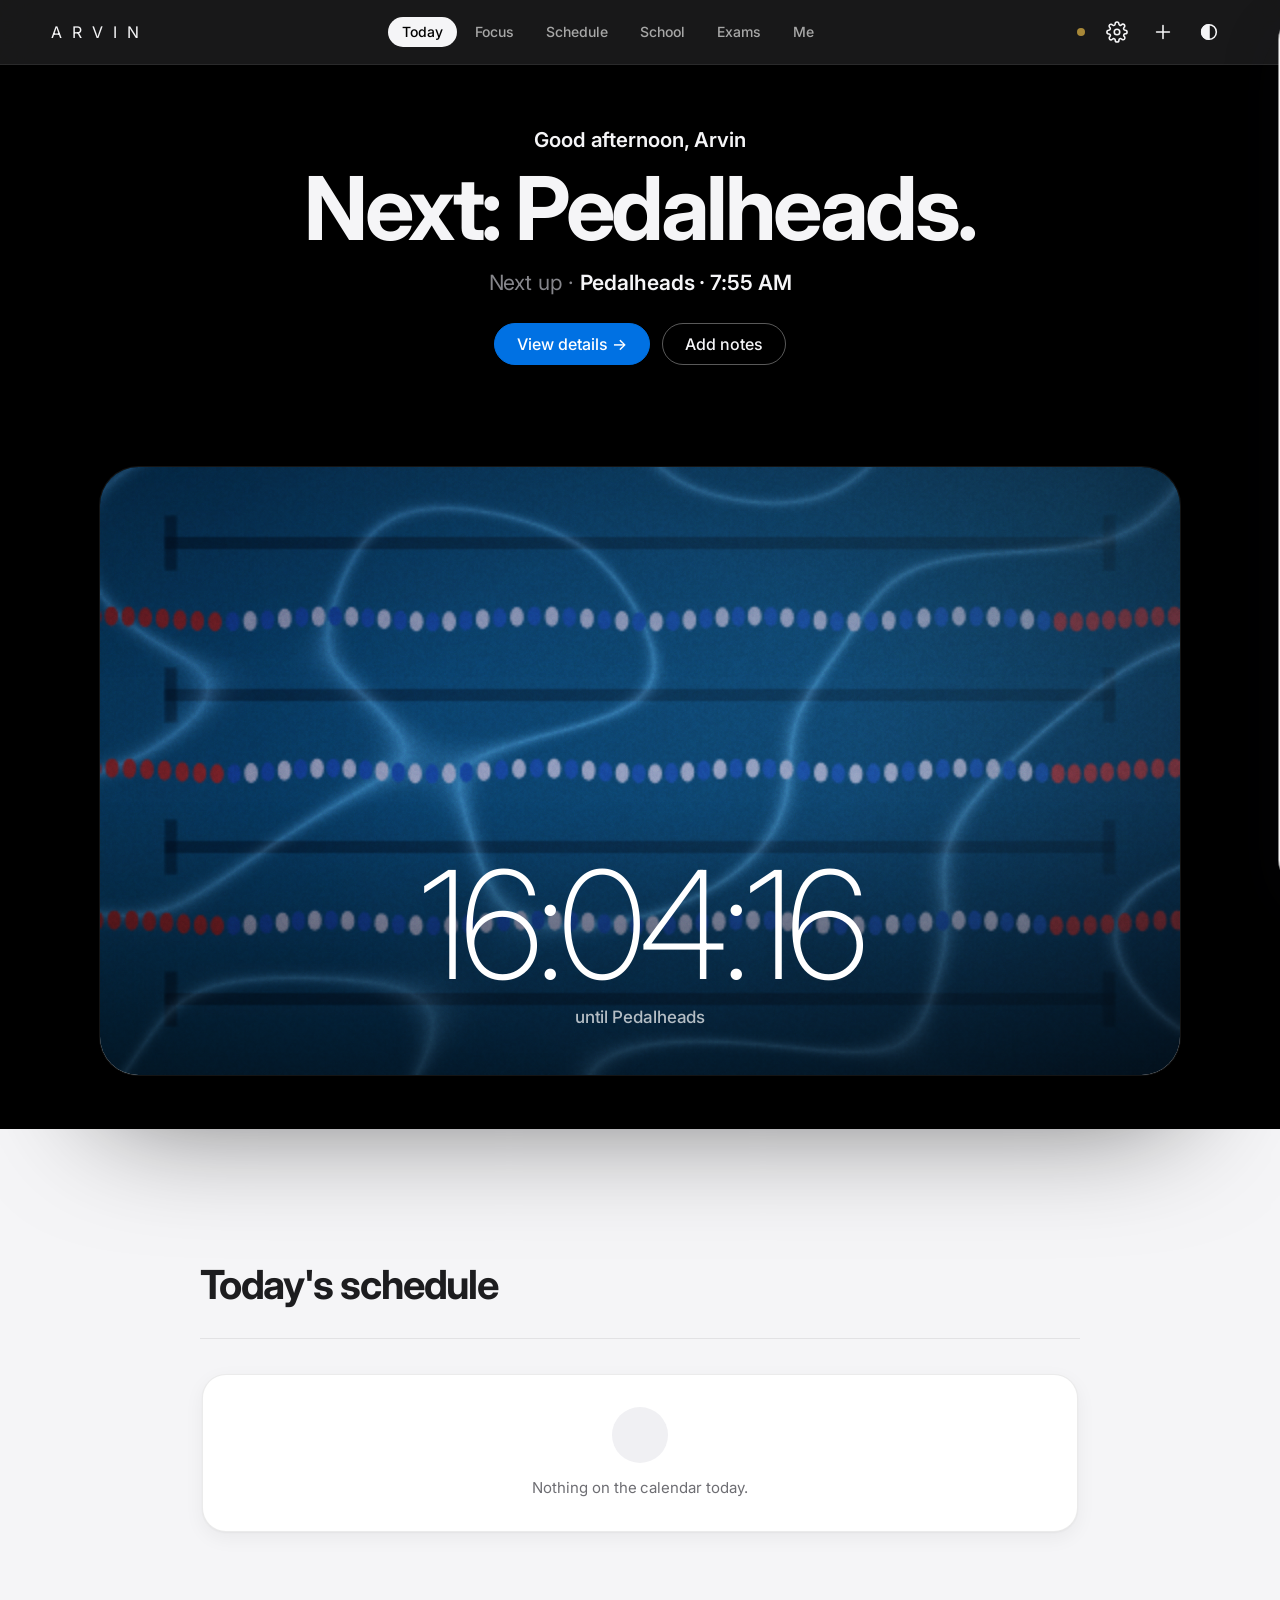
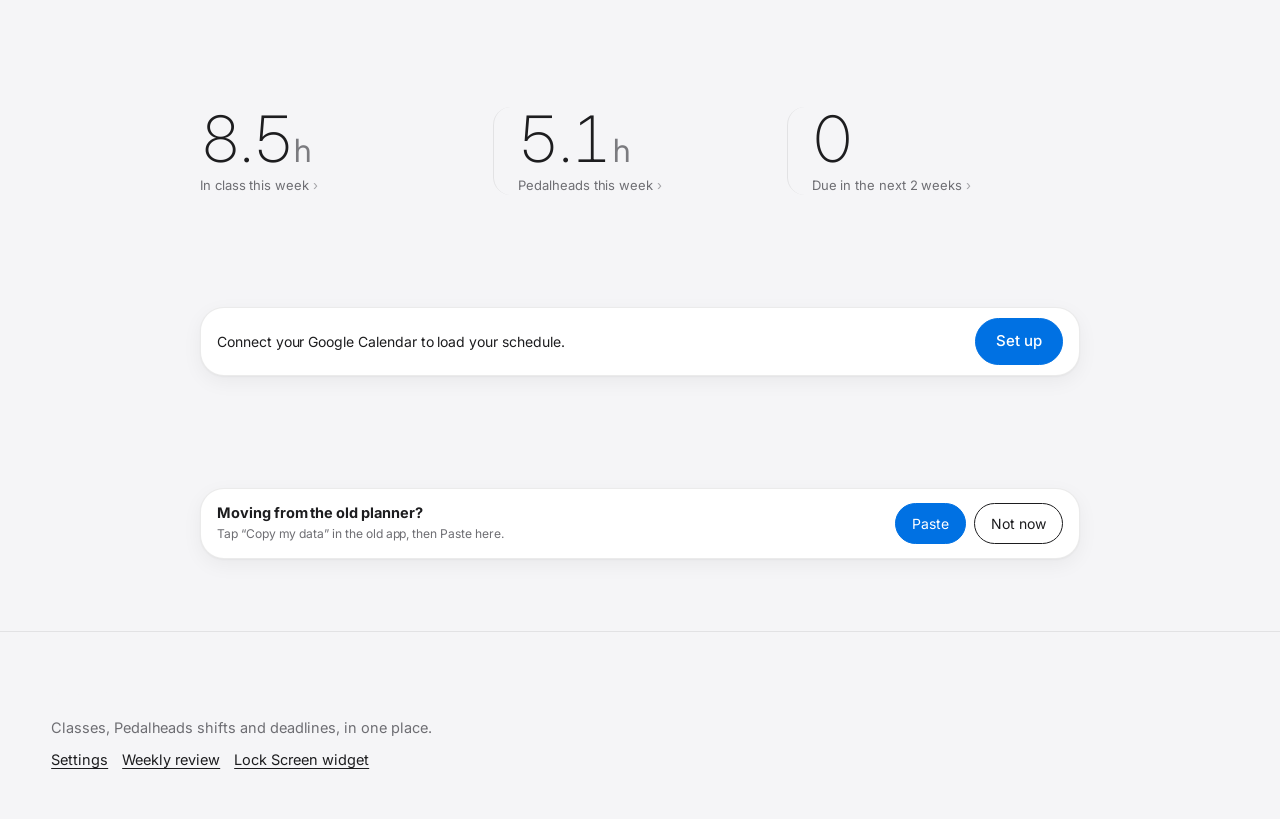
==== commit ac7d6d39: "Preview: Projects (timeline to deadline, next step, planned with Claude) Co-Authored-By: Claude Opus" ====
--- a/preview.html
+++ b/preview.html
@@ -315,7 +315,8 @@
 })();
 </script>
 
-<link rel="stylesheet" href="focus.css"></head><body>
+<link rel="stylesheet" href="focus.css">
+<link rel="stylesheet" href="projects.css"></head><body>
 <style id="arvin-launch-css">
 /* start-up screen, inspired by the iPhone boot screen */
 #launch{position:fixed!important;inset:0!important;z-index:9999!important;background:#000!important;overflow:hidden;opacity:1;transition:opacity .35s ease!important;display:block!important}
@@ -1329,6 +1330,7 @@
 
   <section aria-label="Focus" id="focus" data-tab="focus">
     <div id="focusBox"></div>
+    <div id="projBox"></div>
   </section>
   <section aria-labelledby="scTitle" id="school" data-tab="school">
     <div class="sc-aura" aria-hidden="true"><i></i><i></i><i></i></div>
@@ -4077,7 +4079,7 @@
 const SITE=window.__AP_SITE===true;
 const GA={get cid(){try{return localStorage.getItem("ap-cid")||""}catch(e){return""}},token:null,exp:0,authError:null};
 const HOLIDAY_CAL="en-gb.canadian#holiday@group.v.calendar.google.com";
-const REDIRECT=()=>location.origin+"/";/* preview: Google sign-in returns to the main app */
+const REDIRECT=()=>location.origin+"/";
 if(SITE){
   try{const t=JSON.parse(localStorage.getItem("ap-tok")||"null");if(t&&t.exp>Date.now()){GA.token=t.token;GA.exp=t.exp}}catch(e){}
   if(location.hash.length>1){const p=new URLSearchParams(location.hash.slice(1));
@@ -6676,6 +6678,7 @@
 
 <script src="focus-street.js"></script>
 <script src="focus.js"></script>
+<script src="projects.js"></script>
 <!-- native feel: no double-tap zoom + light haptic taps (iOS 18+) -->
 <style>html,body,button,a,label{touch-action:manipulation}#apHap{position:fixed;left:-9999px;top:0;opacity:0;pointer-events:none}</style>
 <label id="apHap" aria-hidden="true"><input type="checkbox" switch tabindex="-1"></label>
--- a/projects.css
+++ b/projects.css
@@ -0,0 +1,65 @@
+/* ================= Projects (in the Focus tab) ================= */
+#projBox{max-width:760px;margin-top:44px}
+.pj-head{display:flex;justify-content:space-between;align-items:flex-end;gap:16px;margin-bottom:16px}
+.pj-head h2{font-size:clamp(30px,5vw,44px);font-weight:700;letter-spacing:-.03em;line-height:1.02;margin:0}
+.pj-head p{color:var(--m-mute,var(--muted));font-size:15px;margin-top:6px}
+.pj-head .bt{flex:none}
+.pj-sugg{display:flex;justify-content:space-between;align-items:center;gap:14px;padding:14px 16px;border-radius:20px;margin-bottom:12px;background:color-mix(in srgb,var(--k-plan,#8fa3b8) 14%,transparent);border:1px solid color-mix(in srgb,var(--k-plan,#8fa3b8) 30%,transparent)}
+.pj-sugg small{display:block;font-size:12px;color:var(--m-mute,var(--muted));letter-spacing:.04em;text-transform:uppercase;margin-bottom:4px}
+.pj-sugg b{display:block;font-weight:500;font-size:15px;line-height:1.35}
+.pj-sugg em{font-style:normal;color:var(--m-mute,var(--muted));font-weight:400}
+.pj-sugg .bt{flex:none}
+.pj-list{display:flex;flex-direction:column;gap:12px}
+.pj-card{border-radius:26px;padding:18px 18px 16px;background:var(--surface-2,#1c1c1e);border:1px solid var(--m-hair,rgba(255,255,255,.08));transition:transform .4s var(--fo-spring,cubic-bezier(.34,1.56,.64,1))}
+.pj-card.pop{transform:scale(1.015)}
+.pj-top{all:unset;cursor:pointer;display:flex;justify-content:space-between;align-items:flex-start;gap:12px;width:100%}
+.pj-name b{display:block;font-size:20px;font-weight:600;letter-spacing:-.01em}
+.pj-name small{display:block;color:var(--m-mute,var(--muted));font-size:13.5px;margin-top:3px;line-height:1.35}
+.pj-left{text-align:right;flex:none}
+.pj-left b{display:block;font-weight:200;font-size:40px;letter-spacing:-.03em;line-height:.95;font-variant-numeric:tabular-nums}
+.pj-left small{font-size:12px;color:var(--m-mute,var(--muted))}
+.pj-tl{position:relative;height:22px;margin:20px 6px 4px}
+.pj-line{position:absolute;left:0;right:0;top:10px;height:2px;border-radius:2px;background:var(--m-hair,rgba(255,255,255,.14))}
+.pj-line b{position:absolute;left:0;top:0;bottom:0;border-radius:2px;background:var(--ink,#f5f5f7);opacity:.55}
+.pj-dot{position:absolute;top:5px;width:12px;height:12px;margin-left:-6px;border-radius:50%;background:var(--surface-2,#1c1c1e);border:2px solid var(--m-mute,#8e8e93)}
+.pj-dot.on{background:var(--ink,#f5f5f7);border-color:var(--ink,#f5f5f7)}
+.pj-dot.nx{border-color:var(--k-plan,#0a84ff);box-shadow:0 0 0 4px color-mix(in srgb,var(--k-plan,#0a84ff) 25%,transparent)}
+.pj-now{position:absolute;top:0;width:2px;height:22px;margin-left:-1px;border-radius:1px;background:var(--ink,#f5f5f7)}
+.pj-end{position:absolute;top:3px;width:3px;height:16px;margin-left:-3px;border-radius:2px;background:var(--k-exam,#ff453a)}
+.pj-tlk{display:flex;justify-content:space-between;font-size:11.5px;color:var(--m-mute,var(--muted));margin:0 0 14px}
+.pj-next{border-radius:18px;padding:14px 16px;background:var(--m-bg,rgba(0,0,0,.25))}
+.pj-next small{display:block;font-size:12.5px;color:var(--m-mute,var(--muted))}
+.pj-next.late small{color:var(--k-exam,#ff453a)}
+.pj-next b{display:block;font-size:21px;font-weight:600;letter-spacing:-.01em;margin-top:3px;line-height:1.25}
+.pj-next span{display:block;font-size:14px;color:var(--m-mute,var(--muted));margin-top:5px;line-height:1.4}
+.pj-donebtn{margin-top:12px}
+.pj-bar{height:4px;border-radius:2px;background:var(--m-hair,rgba(255,255,255,.12));margin-top:14px;overflow:hidden}
+.pj-bar i{display:block;height:100%;border-radius:2px;background:var(--ink,#f5f5f7);transition:width .6s var(--fo-out,ease)}
+.pj-more{display:none;margin-top:16px}
+.pj-card.open .pj-more{display:block}
+.pj-steps{list-style:none;margin:0;padding:0;display:flex;flex-direction:column}
+.pj-steps li{display:grid;grid-template-columns:30px minmax(0,1fr) auto;gap:10px;align-items:start;padding:11px 0;border-top:1px solid var(--m-hair,rgba(255,255,255,.08))}
+.pj-steps b{display:block;font-weight:500;font-size:15.5px}
+.pj-steps small{display:block;font-size:13px;color:var(--m-mute,var(--muted));margin-top:2px;line-height:1.35}
+.pj-steps em{font-style:normal;font-size:13px;color:var(--m-mute,var(--muted));white-space:nowrap;padding-top:2px}
+.pj-steps li.done b{text-decoration:line-through;opacity:.5}
+.pj-ck{all:unset;cursor:pointer;width:24px;height:24px;border-radius:50%;border:2px solid var(--m-mute,#8e8e93);display:grid;place-items:center;transition:background .2s,border-color .2s}
+.pj-ck svg{width:12px;height:12px;fill:none;stroke:transparent;stroke-width:2.2;stroke-linecap:round;stroke-linejoin:round}
+.pj-steps li.done .pj-ck{background:var(--ink,#f5f5f7);border-color:var(--ink,#f5f5f7)}
+.pj-steps li.done .pj-ck svg{stroke:var(--m-bg,#000)}
+.pj-acts{display:flex;flex-wrap:wrap;gap:8px;margin-top:12px}
+.pj-card.fin .pj-left b{font-size:28px;font-weight:300}
+.pj-empty{border-radius:24px;padding:22px 20px;border:1px dashed var(--m-hair,rgba(255,255,255,.18))}
+.pj-empty b{display:block;font-size:18px;font-weight:600}
+.pj-empty span{display:block;color:var(--m-mute,var(--muted));font-size:14.5px;margin-top:6px;line-height:1.45}
+.pj-sheet{position:fixed;inset:0;z-index:8000;background:rgba(0,0,0,.45);display:flex;align-items:flex-end;justify-content:center;opacity:0;pointer-events:none;transition:opacity .25s}
+.pj-sheet.on{opacity:1;pointer-events:auto}
+.pj-panel{width:min(640px,100%);max-height:92vh;overflow:auto;background:var(--surface,#1c1c1e);color:var(--ink,#f5f5f7);border-radius:28px 28px 0 0;padding:10px 20px calc(20px + env(safe-area-inset-bottom,0px));transform:translateY(40px);transition:transform .45s var(--fo-out,cubic-bezier(.22,1,.36,1))}
+.pj-sheet.on .pj-panel{transform:none}
+.pj-grab{width:40px;height:5px;border-radius:3px;background:var(--m-hair,rgba(255,255,255,.25));margin:0 auto 14px}
+.pj-panel h3{font-size:22px;font-weight:600;margin:0 0 8px}
+.pj-panel p{font-size:14.5px;color:var(--m-mute,var(--muted));line-height:1.5;margin:0 0 12px}
+.pj-panel textarea{width:100%;box-sizing:border-box;min-height:220px;margin-top:12px;border-radius:16px;padding:14px;font:14px/1.5 ui-monospace,SFMono-Regular,Menlo,monospace;background:var(--m-bg,#000);color:inherit;border:1px solid var(--m-hair,rgba(255,255,255,.14));resize:vertical}
+.pj-msg{color:var(--k-exam,#ff453a)!important;min-height:1em}
+.pj-row{display:flex;justify-content:flex-end;gap:8px}
+@media (max-width:520px){.pj-head{flex-direction:column;align-items:flex-start}.pj-sugg{flex-direction:column;align-items:flex-start}}
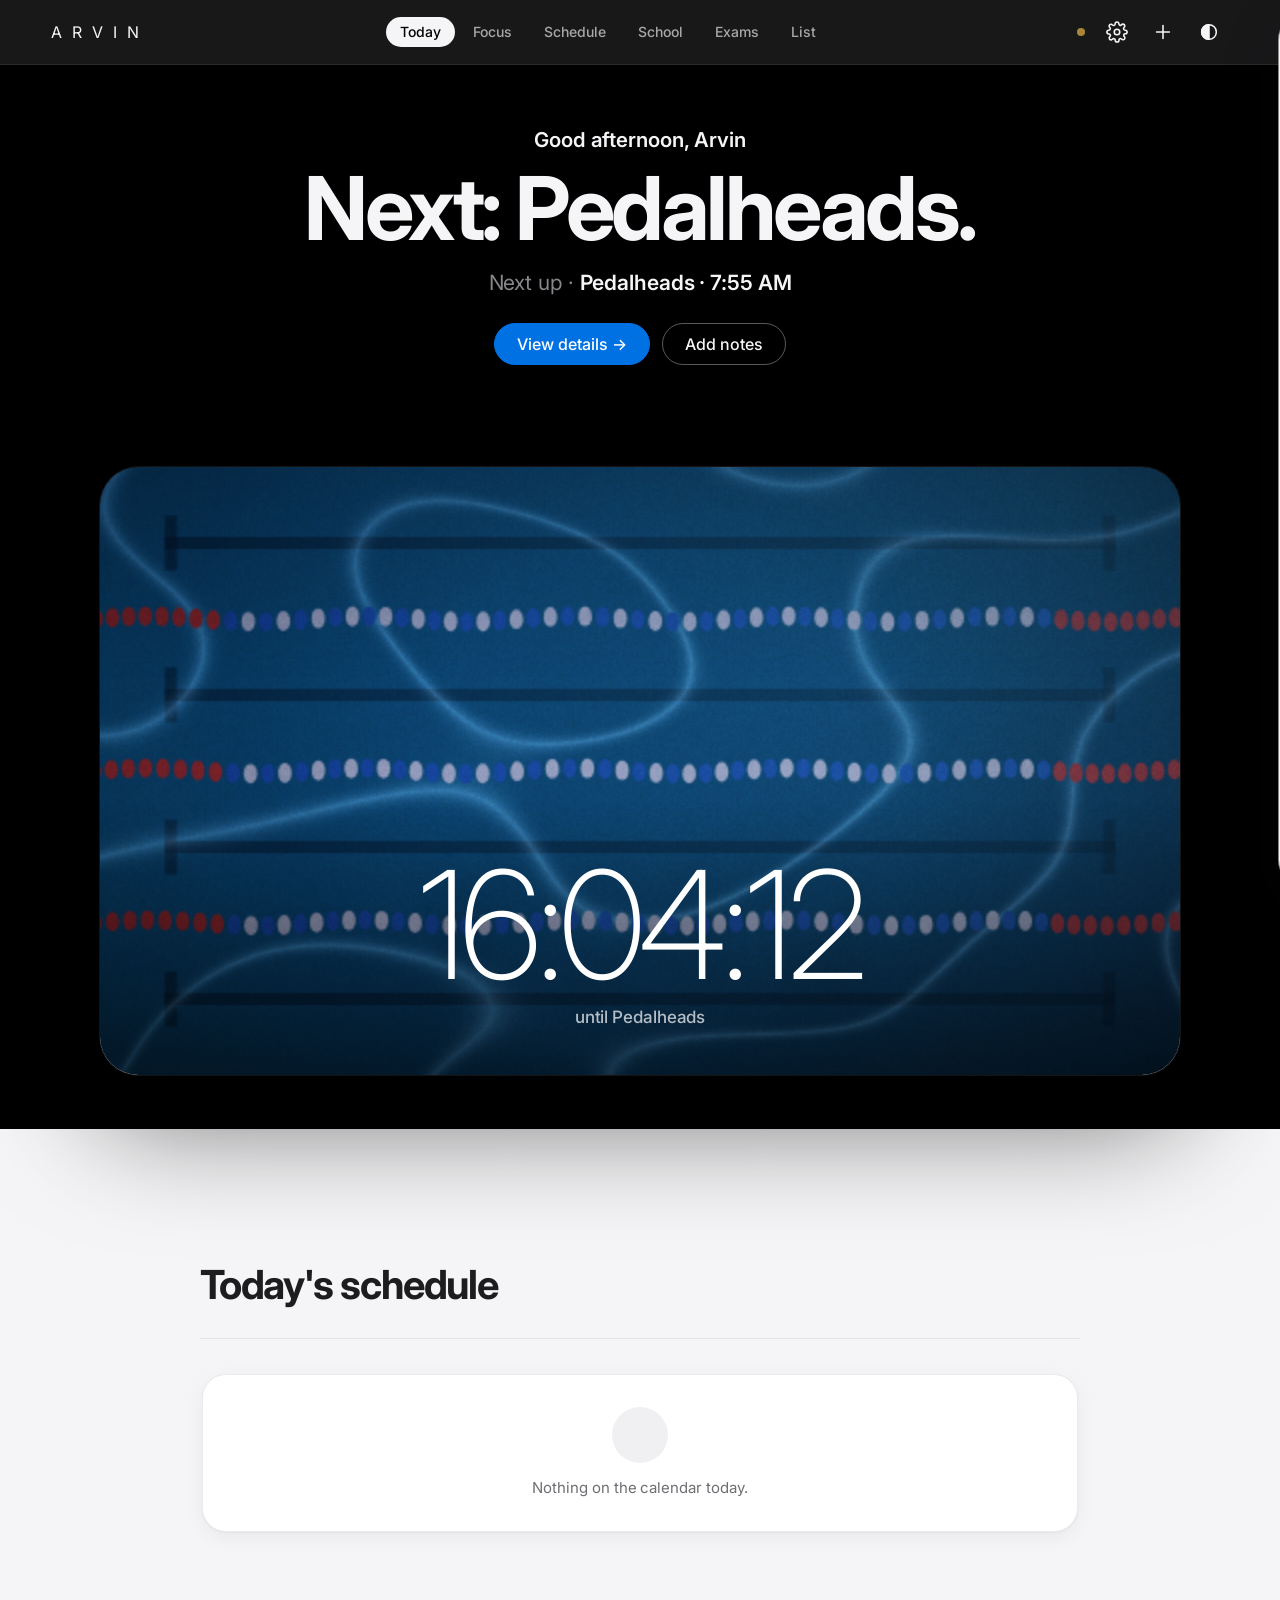
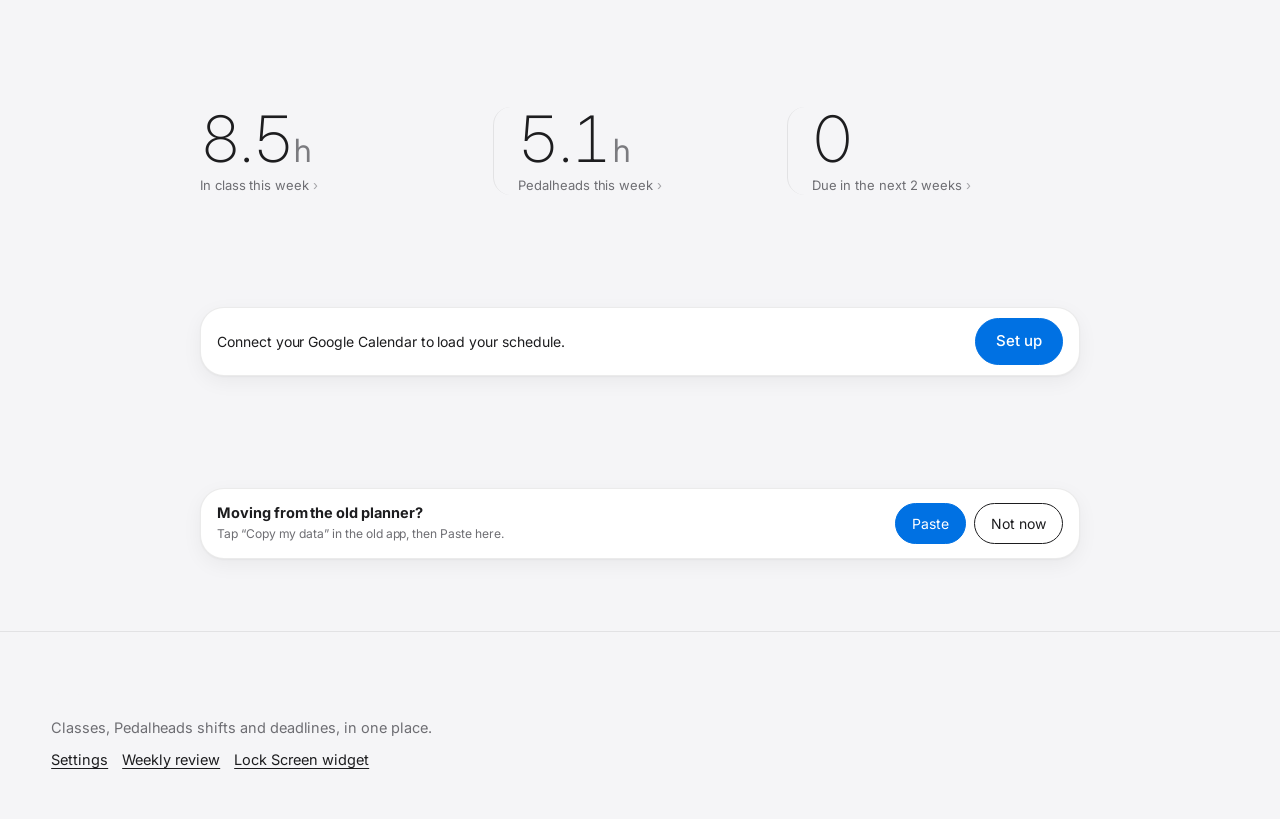
==== commit 2559f468: "Preview: List tab (master to-do with weekly planning, areas, waiting, later, rollover, parts) Co-Aut" ====
--- a/preview.html
+++ b/preview.html
@@ -316,7 +316,8 @@
 </script>
 
 <link rel="stylesheet" href="focus.css">
-<link rel="stylesheet" href="projects.css"></head><body>
+<link rel="stylesheet" href="projects.css">
+<link rel="stylesheet" href="tasks.css"></head><body>
 <style id="arvin-launch-css">
 /* start-up screen, inspired by the iPhone boot screen */
 #launch{position:fixed!important;inset:0!important;z-index:9999!important;background:#000!important;overflow:hidden;opacity:1;transition:opacity .35s ease!important;display:block!important}
@@ -1299,7 +1300,7 @@
 <header class="bar" id="bar">
   <div class="bar-in">
     <p class="wordmark kn-wm" aria-label="Arvin"><b>Arvin</b></p>
-    <nav class="topnav" aria-label="Sections"><button data-t="today">Today</button><button data-t="focus">Focus</button><button data-t="week">Schedule</button><button data-t="school">School</button><button data-t="exams">Exams</button><button data-t="todo">Me</button></nav>
+    <nav class="topnav" aria-label="Sections"><button data-t="today">Today</button><button data-t="focus">Focus</button><button data-t="week">Schedule</button><button data-t="school">School</button><button data-t="exams">Exams</button><button data-t="todo">List</button></nav>
     <div class="today-lbl" id="todayLbl" hidden></div>
     <div class="hdr-r">
       <button class="icon" id="jumpBtn" aria-label="Go to schedule"><svg viewBox="0 0 24 24"><rect x="3.5" y="5" width="17" height="15" rx="2"/><path d="M3.5 10h17M8 3v4M16 3v4"/></svg></button>
@@ -1375,9 +1376,8 @@
     <div class="workgrid" id="workBox"></div>
   </section>
 
-  <section aria-labelledby="toTitle" id="todo" data-tab="todo">
-    <div class="shead"><div><h2 id="toTitle">To-do.</h2><p>Small things, so they don't slip. Give one a day and it shows up on Today.</p></div></div>
-    <div id="todoBox" style="display:flex;flex-direction:column;gap:16px"></div>
+  <section aria-label="List" id="todo" data-tab="todo">
+    <div id="mlBox"></div>
   </section>
 
   <section aria-labelledby="hbTitle" id="habits" data-tab="habits">
@@ -1408,7 +1408,7 @@
   <button data-t="school"><svg viewBox="0 0 24 24"><path d="M2.5 9.5L12 5l9.5 4.5L12 14z"/><path d="M6.5 11.5v4.2c1.6 1.5 3.4 2.3 5.5 2.3s3.9-.8 5.5-2.3v-4.2M21.5 9.5v5"/></svg>School</button>
   <button data-t="exams"><svg viewBox="0 0 24 24"><circle cx="12" cy="13" r="8"/><path d="M12 9v4l2.5 2M9.5 2.5h5"/></svg>Exams</button>
   
-  <button data-t="todo"><svg viewBox="0 0 24 24"><circle cx="12" cy="8.5" r="3.8"/><path d="M4.5 20c1.2-3.6 4-5.4 7.5-5.4s6.3 1.8 7.5 5.4"/></svg>Me<span class="badge" id="todoBadge" hidden></span></button>
+  <button data-t="todo"><svg viewBox="0 0 24 24"><path d="M9 6.5h11M9 12h11M9 17.5h11"/><circle cx="4.5" cy="6.5" r="1.2" fill="currentColor"/><circle cx="4.5" cy="12" r="1.2" fill="currentColor"/><circle cx="4.5" cy="17.5" r="1.2" fill="currentColor"/></svg>List<span class="badge" id="todoBadge" hidden></span></button>
 </nav>
 <div class="room" id="room" role="dialog" aria-modal="true" aria-labelledby="rmTitle" hidden>
   <div class="rm-top"><button class="rm-back" id="rmBack"><svg viewBox="0 0 24 24"><path d="M15 5l-7 7 7 7"/></svg><span id="rmBackTxt">Back</span></button><span class="rm-crumb" id="rmCrumb"></span><button class="icon" id="rmClose" aria-label="Close"><svg viewBox="0 0 24 24"><path d="M6 6l12 12M18 6L6 18"/></svg></button></div>
@@ -5376,7 +5376,7 @@
 (()=>{
   const hb=document.querySelector('#tabbar button[data-t="habits"]');if(hb)hb.remove();
   const hs=document.getElementById("habits");if(hs)hs.dataset.tab="habits todo";
-  const tb=document.querySelector('#tabbar button[data-t="todo"]');if(tb)for(const n of [...tb.childNodes])if(n.nodeType===3&&n.textContent.trim())n.textContent="Me";
+  const tb=document.querySelector('#tabbar button[data-t="todo"]');if(tb)for(const n of [...tb.childNodes])if(n.nodeType===3&&n.textContent.trim())n.textContent="List";
   if(TAB==="habits")goTab("todo");else applyTab(false);
   const addAp=()=>{const body=$("#shBody");if(!body||body.querySelector(".kn-appear"))return;const m=themeMode();const row=h("div",{class:"kn-appear",role:"group","aria-label":"Appearance"});
     [["auto","Auto"],["light","Day"],["dark","Night"]].forEach(([k,t])=>row.append(h("button",{type:"button","aria-pressed":String(k===m),onclick:e=>{setTheme(k);row.querySelectorAll("button").forEach(b=>b.setAttribute("aria-pressed",String(b===e.currentTarget)))}},t)));
@@ -6679,6 +6679,7 @@
 <script src="focus-street.js"></script>
 <script src="focus.js"></script>
 <script src="projects.js"></script>
+<script src="tasks.js"></script>
 <!-- native feel: no double-tap zoom + light haptic taps (iOS 18+) -->
 <style>html,body,button,a,label{touch-action:manipulation}#apHap{position:fixed;left:-9999px;top:0;opacity:0;pointer-events:none}</style>
 <label id="apHap" aria-hidden="true"><input type="checkbox" switch tabindex="-1"></label>
--- a/tasks.css
+++ b/tasks.css
@@ -0,0 +1,61 @@
+/* ================= List (master to-do) ================= */
+#mlBox{max-width:760px}
+.ml-head h2{font-size:clamp(34px,6vw,52px);font-weight:700;letter-spacing:-.035em;line-height:1;margin:0}
+.ml-head p{color:var(--m-mute,var(--muted));font-size:15.5px;margin:8px 0 0;line-height:1.45;max-width:46ch}
+.ml-add{display:flex;gap:10px;align-items:center;margin:22px 0 14px}
+.ml-in{flex:1;min-width:0;font:inherit;font-size:19px;padding:17px 20px;border-radius:22px;border:1px solid var(--m-hair,var(--line));background:var(--surface-2);color:var(--ink);outline:none;transition:border-color .2s,box-shadow .2s}
+.ml-in:focus{border-color:var(--k-plan,#1A44EA);box-shadow:0 0 0 4px color-mix(in srgb,var(--k-plan,#1A44EA) 18%,transparent)}
+.ml-in::placeholder{color:var(--m-mute,var(--muted))}
+.ml-addbtn{all:unset;cursor:pointer;flex:none;width:58px;height:58px;border-radius:50%;display:grid;place-items:center;background:var(--ink);color:var(--panel,#fff);transition:transform .15s}
+.ml-addbtn:active{transform:scale(.92)}
+.ml-addbtn svg{width:24px;height:24px;fill:none;stroke:currentColor;stroke-width:2.2;stroke-linecap:round}
+.ml-plan{display:flex;justify-content:space-between;align-items:center;gap:14px;padding:14px 16px;border-radius:20px;margin-bottom:12px;background:color-mix(in srgb,var(--k-plan,#1A44EA) 8%,transparent);border:1px solid color-mix(in srgb,var(--k-plan,#1A44EA) 20%,transparent)}
+.ml-plan b{display:block;font-size:15px;font-weight:600}
+.ml-plan span{display:block;font-size:13.5px;color:var(--m-mute,var(--muted));margin-top:2px;line-height:1.4}
+.ml-planbtns{display:flex;gap:8px;flex:none}
+.ml-planbtns .bt{white-space:nowrap}
+.ml-win{all:unset;cursor:pointer;display:flex;align-items:baseline;gap:10px;margin:6px 0 2px;padding:6px 2px}
+.ml-win b{font-weight:200;font-size:44px;letter-spacing:-.03em;line-height:1;font-variant-numeric:tabular-nums}
+.ml-win span{font-size:14.5px;color:var(--m-mute,var(--muted))}
+.ml-grp{margin-top:26px}
+.ml-grp h3{font-size:22px;font-weight:650;letter-spacing:-.015em;margin:0 0 6px;display:flex;align-items:baseline;flex-wrap:wrap;gap:4px 10px}
+.ml-grp h3 small,.ml-day h4 small{font-size:13px;font-weight:400;color:var(--m-mute,var(--muted));letter-spacing:0}
+.ml-day{margin-top:12px}
+.ml-day h4{font-size:15px;font-weight:600;margin:0 0 2px;display:flex;align-items:baseline;gap:10px;flex-wrap:wrap}
+.ml-day.work h4 small{color:var(--k-work,#C99700)}
+.ml-list{list-style:none;margin:0;padding:0}
+.ml-item{display:grid;grid-template-columns:32px minmax(0,1fr);gap:0 10px;align-items:start;padding:12px 0;border-bottom:1px solid var(--line-soft,var(--m-hair));animation:slidein .3s ease}
+.ml-item:last-child{border-bottom:0}
+.ml-item.pop .ml-ck{transform:scale(1.18)}
+.ml-ck{all:unset;cursor:pointer;width:26px;height:26px;margin-top:1px;border-radius:50%;border:2px solid var(--faint,#9A9CA0);display:grid;place-items:center;transition:background .2s,border-color .2s,transform .25s cubic-bezier(.34,1.56,.64,1)}
+.ml-ck svg{width:13px;height:13px;fill:none;stroke:transparent;stroke-width:2.3;stroke-linecap:round;stroke-linejoin:round}
+.ml-item.done>.ml-ck,.ml-item.pop>.ml-ck,.ml-chunks li.on .ml-ck{background:#30a46c;border-color:#30a46c}
+.ml-item.done>.ml-ck svg,.ml-item.pop>.ml-ck svg,.ml-chunks li.on .ml-ck svg{stroke:#fff}
+.ml-ck.sm{width:20px;height:20px}
+.ml-ck.sm svg{width:10px;height:10px}
+.ml-body{all:unset;cursor:pointer;min-width:0;display:block}
+.ml-body b{display:block;font-weight:500;font-size:16.5px;line-height:1.35;overflow-wrap:anywhere}
+.ml-item.done .ml-body b{text-decoration:line-through;opacity:.5}
+.ml-sub{display:flex;flex-wrap:wrap;align-items:center;gap:4px 10px;margin-top:4px;font-size:13px;color:var(--m-mute,var(--muted))}
+.ml-area{font-size:12px;font-weight:600;padding:2px 9px;border-radius:999px;color:var(--ac);background:color-mix(in srgb,var(--ac) 13%,transparent)}
+.ml-next{color:var(--ink);opacity:.8}
+.ml-bar{display:block;height:3px;border-radius:2px;margin-top:8px;max-width:220px;background:var(--line-soft,var(--m-hair));overflow:hidden}
+.ml-bar b{display:block!important;height:100%;border-radius:2px;background:#30a46c;transition:width .5s ease}
+.ml-more{grid-column:2;margin-top:12px}
+.ml-chunks{list-style:none;margin:0 0 12px;padding:0;display:flex;flex-direction:column;gap:8px}
+.ml-chunks li{display:grid;grid-template-columns:24px minmax(0,1fr);gap:10px;align-items:start;font-size:15px;line-height:1.35}
+.ml-chunks li.on span{text-decoration:line-through;opacity:.5}
+.ml-acts{display:flex;flex-wrap:wrap;gap:6px;margin-top:8px}
+.ml-pill{all:unset;cursor:pointer;position:relative;font-size:13.5px;padding:7px 13px;border-radius:999px;border:1px solid var(--line,var(--m-hair));color:var(--ink);transition:background .15s}
+.ml-pill:hover{background:var(--surface-2)}
+.ml-ap{--ac:var(--muted)}
+.ml-ap.on{background:color-mix(in srgb,var(--ac) 15%,transparent);border-color:var(--ac);color:var(--ac);font-weight:600}
+.ml-del{color:var(--k-exam,#C8102E)}
+.ml-datep input{position:absolute;inset:0;opacity:0;cursor:pointer;width:100%}
+.ml-hint{font-size:14px;color:var(--m-mute,var(--muted));margin:4px 0 0;line-height:1.45}
+.ml-donelist{margin-top:6px}
+.ml-empty{border-radius:24px;padding:22px 20px;margin-top:24px;border:1px dashed var(--line,var(--m-hair))}
+.ml-empty b{display:block;font-size:18px;font-weight:600}
+.ml-empty span{display:block;color:var(--m-mute,var(--muted));font-size:14.5px;margin-top:6px;line-height:1.45}
+@media (max-width:560px){.ml-plan{flex-direction:column;align-items:stretch}.ml-planbtns .bt{flex:1}.ml-in{font-size:17px;padding:15px 16px}.ml-addbtn{width:52px;height:52px}}
+@media (prefers-reduced-motion:reduce){.ml-item{animation:none}.ml-ck{transition:none}}
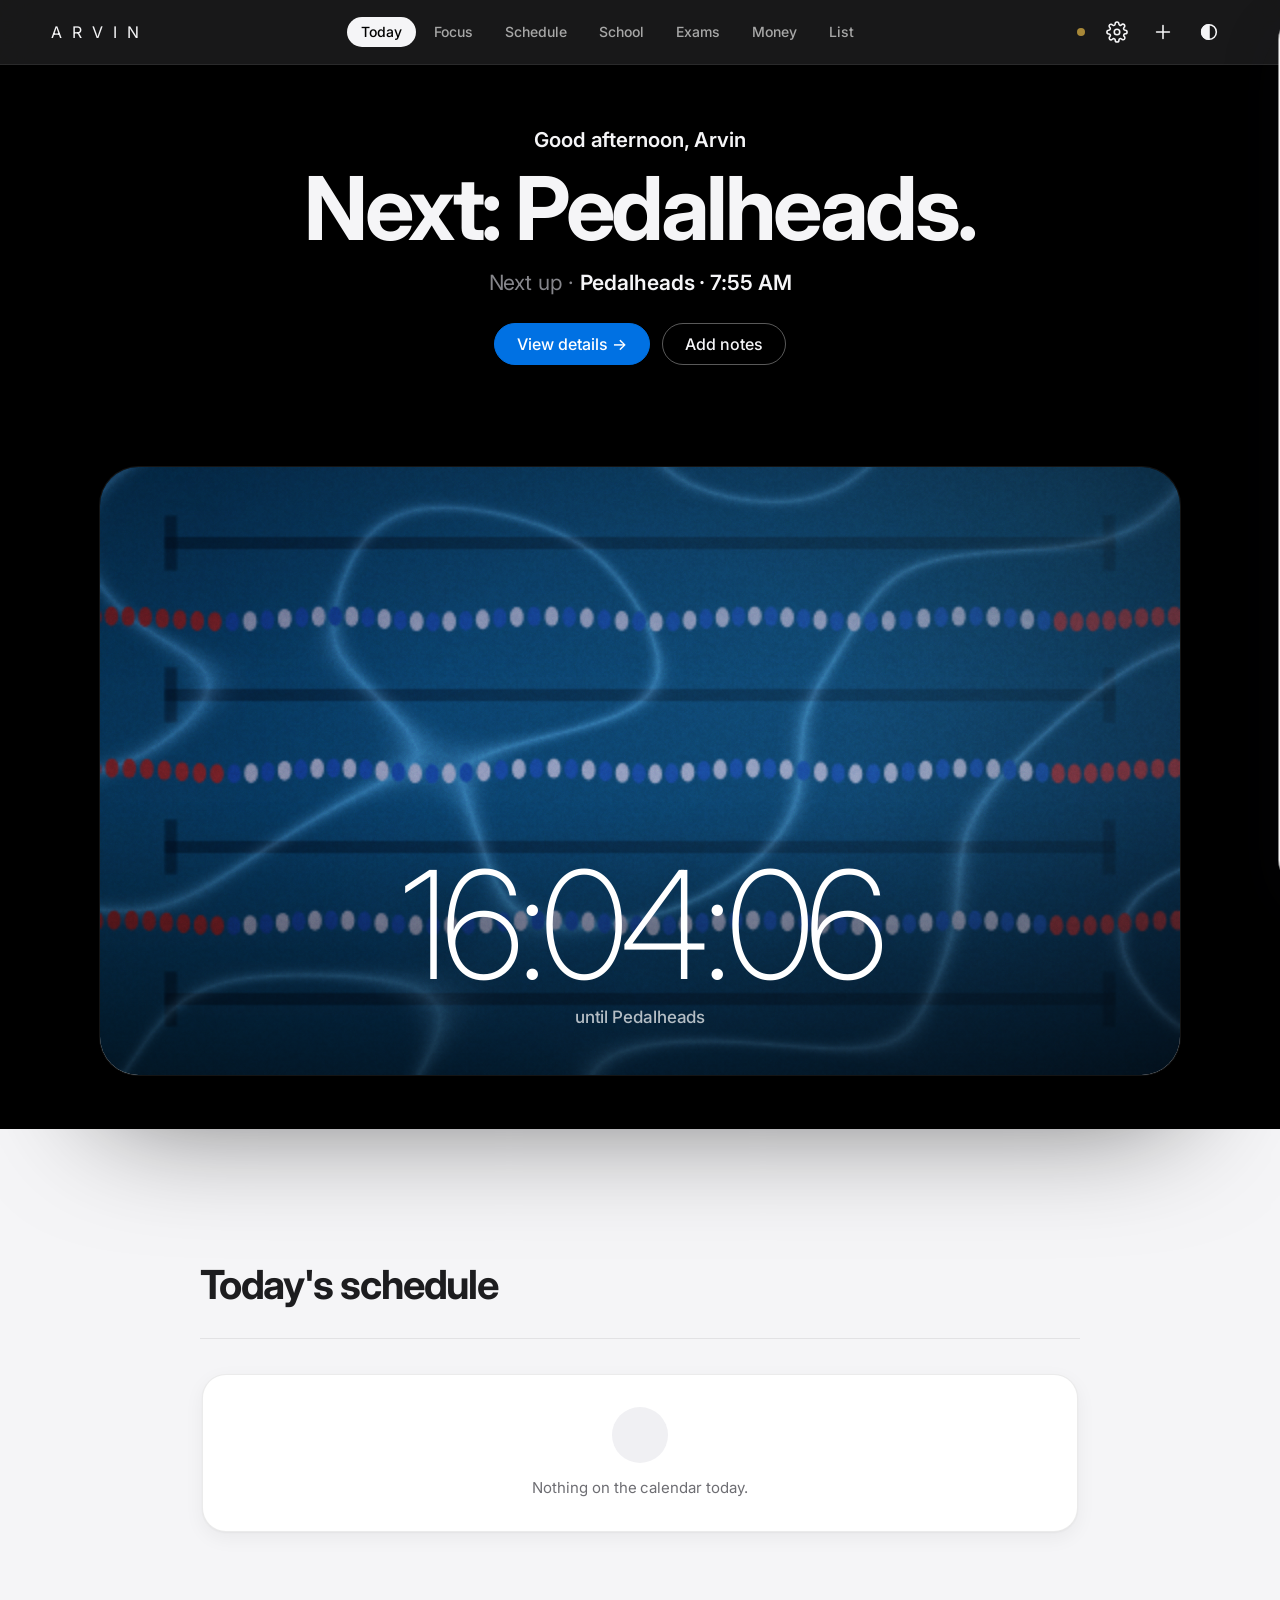
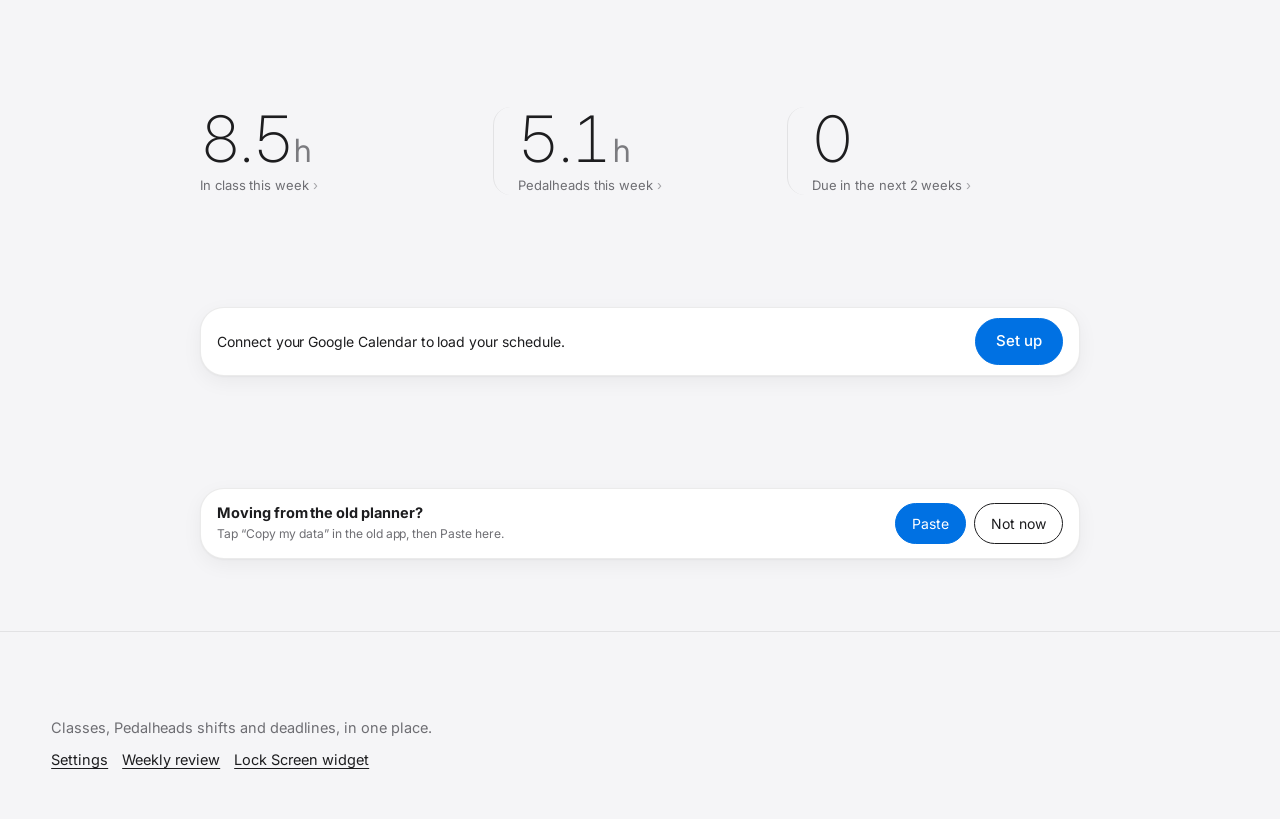
==== commit a3a883c5: "Money tab preview connected to the ARVIN Brain sheet Co-Authored-By: Claude Opus 5.5 <noreply@anthro" ====
--- a/preview.html
+++ b/preview.html
@@ -317,7 +317,8 @@
 
 <link rel="stylesheet" href="focus.css">
 <link rel="stylesheet" href="projects.css">
-<link rel="stylesheet" href="tasks.css"></head><body>
+<link rel="stylesheet" href="tasks.css"><link rel="stylesheet" href="money.css">
+</head><body>
 <style id="arvin-launch-css">
 /* start-up screen, inspired by the iPhone boot screen */
 #launch{position:fixed!important;inset:0!important;z-index:9999!important;background:#000!important;overflow:hidden;opacity:1;transition:opacity .35s ease!important;display:block!important}
@@ -4091,7 +4092,7 @@
 function signIn(silent){
   if(!GA.cid){openSetup();return}
   const q=new URLSearchParams({client_id:GA.cid,redirect_uri:REDIRECT(),response_type:"token",include_granted_scopes:"true",
-    scope:"https://www.googleapis.com/auth/calendar.events https://www.googleapis.com/auth/calendar.readonly"+(silent?"":" https://www.googleapis.com/auth/drive.appdata https://www.googleapis.com/auth/drive.file")});
+    scope:"https://www.googleapis.com/auth/calendar.events https://www.googleapis.com/auth/calendar.readonly"+(silent?"":" https://www.googleapis.com/auth/drive.appdata https://www.googleapis.com/auth/drive.file https://www.googleapis.com/auth/spreadsheets")});
   if(silent)q.set("prompt","none");
   location.href="https://accounts.google.com/o/oauth2/v2/auth?"+q;
 }
@@ -4687,7 +4688,7 @@
   catch(err){e.start=was.start;e.end=was.end;refresh();syncLabel?.();toast(err?.code==="none"?"Moving events works when Google Calendar is connected":err?.code==="needs_reauth"||err?.code==="auth"?"Sign in to Google again, then try":"Couldn't move it in Google Calendar. Try again.")}}
 
 /* ---------- tabs (iPhone) and swipe ---------- */
-let TAB=(()=>{try{const t=localStorage.getItem("ap-tab");return ["today","focus","week","school","exams","todo"].includes(t)?t:"today"}catch(e){return "today"}})();
+let TAB=(()=>{try{const t=localStorage.getItem("ap-tab");return ["today","focus","money","week","school","exams","todo"].includes(t)?t:"today"}catch(e){return "today"}})();
 function goTab(t){if(t==="habits")t="todo";TAB=t;applyTab(true);scrollTo({top:0,behavior:"auto"});if(t==="week")setTimeout(()=>{try{render()}catch(e){}},30)}window.goTab=goTab;window.apSync=async()=>{try{if(SITE)await siteSync();else await nativeSync()}catch(e){}try{render()}catch(e){}};
 function applyTab(anim){const nw=narrow();
   document.querySelectorAll("[data-tab]").forEach(el=>{const on=el.dataset.tab.split(" ").includes(TAB);el.classList.toggle("off",!on);if(on&&anim){el.classList.remove("enter");void el.offsetWidth;el.classList.add("enter")}});
@@ -6680,6 +6681,8 @@
 <script src="focus.js"></script>
 <script src="projects.js"></script>
 <script src="tasks.js"></script>
+<script src="brain.js"></script>
+<script src="money.js"></script>
 <!-- native feel: no double-tap zoom + light haptic taps (iOS 18+) -->
 <style>html,body,button,a,label{touch-action:manipulation}#apHap{position:fixed;left:-9999px;top:0;opacity:0;pointer-events:none}</style>
 <label id="apHap" aria-hidden="true"><input type="checkbox" switch tabindex="-1"></label>
--- a/money.css
+++ b/money.css
@@ -0,0 +1,81 @@
+/* ================= Money tab (Nov 13 2026): payday-first, quiet, Apple-page style ================= */
+#money{max-width:820px}
+#moBox{--mo-up:#30a46c;--mo-dn:#e5484d;--mo-blue:var(--m-accent,#0071e3)}
+:root[data-theme="dark"] #moBox{--mo-up:#4cc38a;--mo-dn:#ff6369}
+
+/* black hero */
+.mo-hero{background:#000;color:#f5f5f7;border-radius:28px;padding:clamp(34px,7vw,64px) 22px clamp(28px,5vw,44px);text-align:center;margin:6px 0 26px}
+.mo-k{font-size:15px;color:#a1a1a6;margin:0;letter-spacing:-.005em}
+.mo-big{font-weight:200;font-size:clamp(76px,19vw,132px);letter-spacing:-.055em;line-height:.95;margin:10px 0 6px;font-variant-numeric:tabular-nums}
+.mo-big small{font-size:.32em;letter-spacing:-.02em;color:#86868b;font-weight:300;margin-left:2px}
+.mo-sub{font-size:15px;color:#a1a1a6;margin:0}
+.mo-split{max-width:420px;margin:26px auto 0}
+.mo-sbar{display:flex;gap:4px;height:8px}
+.mo-sbar i{display:block;border-radius:6px;min-width:6px;transition:flex .8s var(--m-out,cubic-bezier(.22,1,.36,1))}
+.mo-sbar .inv{background:#f5f5f7}
+.mo-sbar .sp{background:#48484a}
+.mo-slbl{display:flex;justify-content:space-between;margin-top:9px;font-size:13px;color:#a1a1a6}
+.mo-slbl b{color:#f5f5f7;font-weight:600}
+.mo-warn{font-size:12.5px;color:#a1a1a6;margin:10px 0 0}
+.mo-acts{display:flex;gap:10px;justify-content:center;flex-wrap:wrap;margin-top:28px}
+
+/* pills */
+.mo-pill{display:inline-flex;align-items:center;justify-content:center;border:0;border-radius:999px;padding:11px 20px;font:inherit;font-size:15px;font-weight:500;cursor:pointer;text-decoration:none;color:var(--m-ink);background:var(--m-card2,#f0f0f3);transition:transform .2s cubic-bezier(.34,1.56,.64,1)}
+.mo-pill:active{transform:scale(.95)}
+.mo-pill.blue{background:var(--mo-blue);color:#fff}
+.mo-pill.line{background:transparent;color:#2997ff;box-shadow:inset 0 0 0 1px #2997ff}
+.mo-pill.sm{padding:7px 14px;font-size:14px}
+
+/* light page */
+.mo-note{display:flex;align-items:center;justify-content:space-between;gap:14px;background:var(--m-card);border-radius:18px;padding:14px 16px;margin-bottom:22px;font-size:14.5px;color:var(--m-mute)}
+.mo-sec{margin:0 0 34px}
+.mo-sec h3{font-size:22px;font-weight:700;letter-spacing:-.02em;margin:0 0 4px;color:var(--m-ink)}
+.mo-sh{display:flex;justify-content:space-between;align-items:baseline;gap:12px}
+.mo-tot{text-align:right}
+.mo-tot b{display:block;font-weight:200;font-size:34px;letter-spacing:-.03em;line-height:1;font-variant-numeric:tabular-nums;color:var(--m-ink)}
+.mo-tot i{font-style:normal;font-size:13px}
+.mo-hint{font-size:13px;color:var(--m-mute);margin:8px 0 0;line-height:1.4}
+.mo-list{background:var(--m-card);border-radius:22px;margin-top:12px;padding:0 18px}
+.mo-row,.mo-stk{display:flex;align-items:center;gap:12px;padding:15px 0;border-top:1px solid var(--m-hair)}
+.mo-list>:first-child{border-top:0}
+.mo-row.busy{opacity:.45;pointer-events:none}
+.mo-l{flex:1;min-width:0}
+.mo-l b{display:block;font-size:16px;font-weight:600;color:var(--m-ink);letter-spacing:-.01em}
+.mo-l span{display:block;font-size:13px;color:var(--m-mute);margin-top:1px;white-space:nowrap;overflow:hidden;text-overflow:ellipsis}
+.mo-hrs{border:0;background:none;font:inherit;font-size:16px;color:var(--m-mute);font-variant-numeric:tabular-nums;cursor:pointer;padding:6px 4px}
+.mo-ok{width:34px;height:34px;border-radius:50%;border:0;background:var(--m-ink);display:grid;place-items:center;cursor:pointer;flex:none;transition:transform .2s cubic-bezier(.34,1.56,.64,1)}
+.mo-ok:active{transform:scale(.88)}
+.mo-ok svg{width:14px;height:14px;stroke:var(--m-card);fill:none;stroke-width:2;stroke-linecap:round;stroke-linejoin:round}
+.mo-hin{width:70px;font:inherit;font-size:16px;text-align:right;border:0;border-radius:10px;padding:7px 9px;background:var(--m-card2,#f0f0f3);color:var(--m-ink)}
+.mo-amt{font-weight:300;font-size:20px;font-variant-numeric:tabular-nums;color:var(--m-ink)}
+
+/* stocks */
+.mo-stk{flex-wrap:wrap}
+.mo-spark{width:84px;height:30px;flex:none}
+.mo-spark path{fill:none;stroke-width:1.8;stroke-linecap:round;stroke-linejoin:round}
+.mo-spark.up path{stroke:var(--mo-up)}
+.mo-spark.dn path{stroke:var(--mo-dn)}
+.mo-spark .flat{stroke:var(--m-hair);stroke-dasharray:2 4}
+.mo-r{text-align:right;min-width:86px}
+.mo-r b{display:block;font-weight:300;font-size:18px;font-variant-numeric:tabular-nums;color:var(--m-ink)}
+.mo-r span{font-size:13px;font-variant-numeric:tabular-nums}
+.up{color:var(--mo-up)}.dn{color:var(--mo-dn)}
+.mo-news{flex-basis:100%;margin:2px 0 0;font-size:13.5px;line-height:1.45;color:var(--m-mute)}
+.mo-news b{color:var(--m-ink);font-weight:600;margin-right:4px}
+
+/* pay bars */
+.mo-bars{display:flex;align-items:flex-end;gap:8px;height:170px;background:var(--m-card);border-radius:22px;padding:18px 16px 14px;margin-top:12px}
+.mo-bar{flex:1;height:100%;display:flex;flex-direction:column;justify-content:flex-end;align-items:center;gap:6px;min-width:0}
+.mo-bar i{display:block;width:100%;max-width:34px;border-radius:8px;background:var(--m-card2,#e8e8ed);transition:height .9s var(--m-out,cubic-bezier(.22,1,.36,1))}
+.mo-bar.past i{background:color-mix(in srgb,var(--m-ink) 22%,transparent)}
+.mo-bar.now i{background:var(--m-ink)}
+.mo-bar.fut i{background:transparent;box-shadow:inset 0 0 0 1.5px color-mix(in srgb,var(--m-ink) 25%,transparent)}
+.mo-bar b{font-size:11.5px;font-weight:500;color:var(--m-ink);font-variant-numeric:tabular-nums;order:-1}
+.mo-bar span{font-size:11px;color:var(--m-mute);white-space:nowrap}
+.mo-bar.now span{color:var(--m-ink);font-weight:600}
+
+@media (max-width:420px){.mo-spark{width:60px}.mo-bar b{font-size:10px}}
+@media (prefers-reduced-motion:reduce){.mo-sbar i,.mo-bar i,.mo-pill,.mo-ok{transition:none}}
+/* seven tabs now (Money added) */
+nav#tabbar.tabbar{grid-template-columns:repeat(7,1fr)!important}
+nav#tabbar.tabbar button{font-size:9.5px!important;min-width:0}
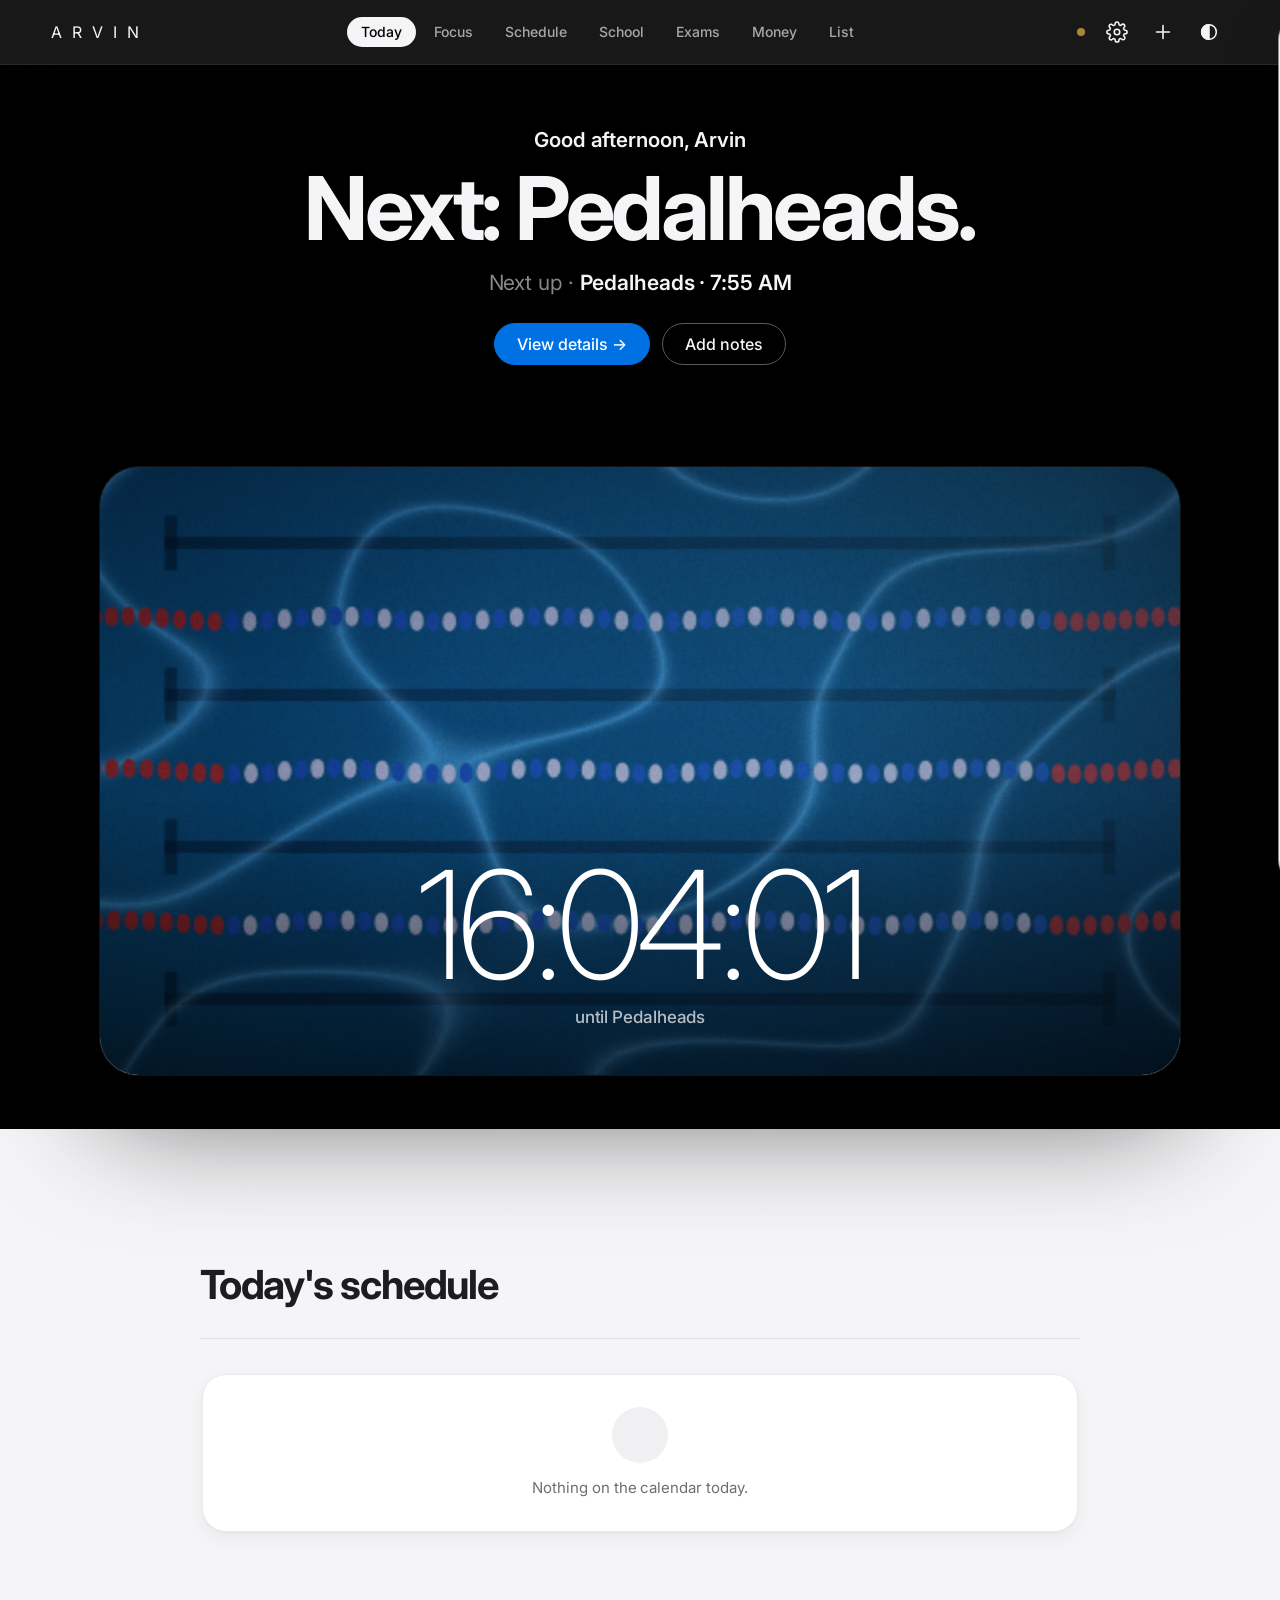
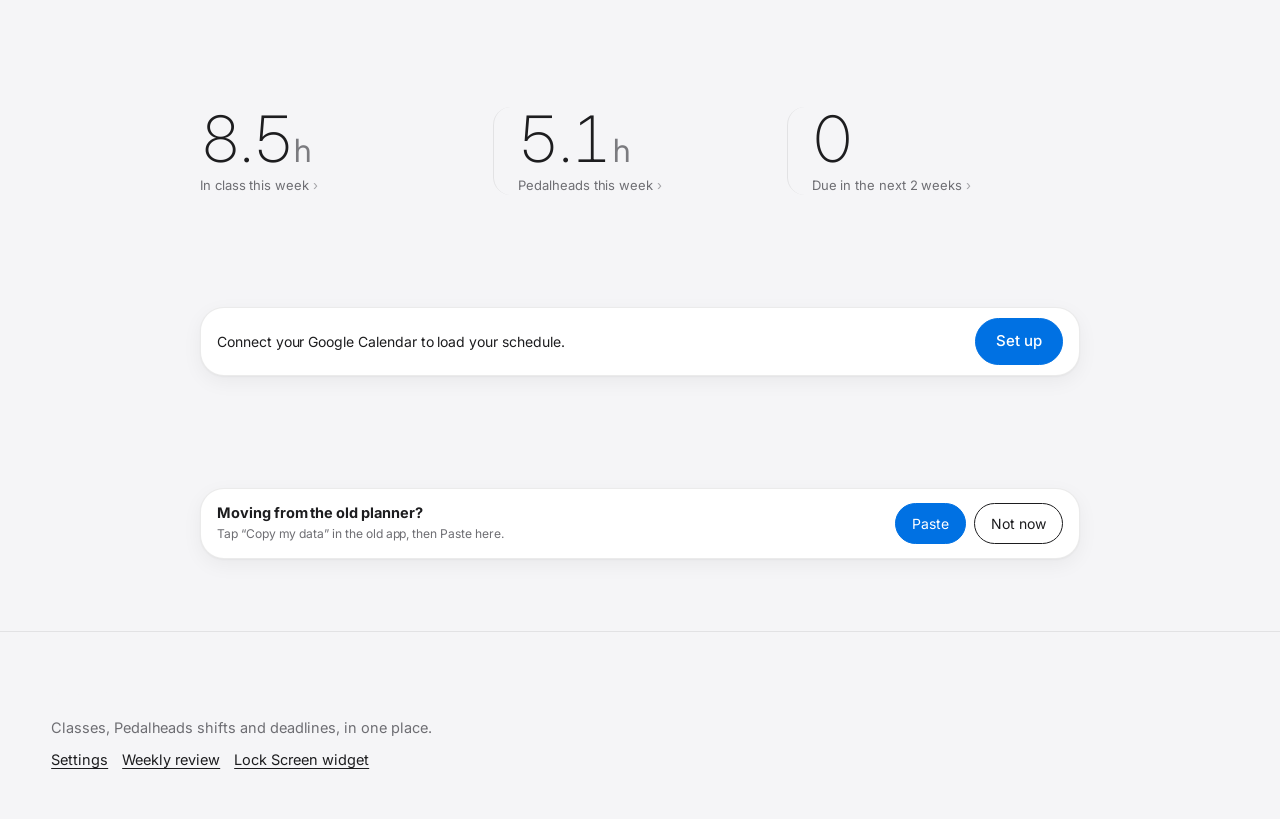
==== commit 4f51a8af: "Brain sync for List, Focus and Grades; spending, tutoring paid and cover-shift check in Money Co-Aut" ====
--- a/preview.html
+++ b/preview.html
@@ -6683,6 +6683,7 @@
 <script src="tasks.js"></script>
 <script src="brain.js"></script>
 <script src="money.js"></script>
+<script src="sync.js"></script>
 <!-- native feel: no double-tap zoom + light haptic taps (iOS 18+) -->
 <style>html,body,button,a,label{touch-action:manipulation}#apHap{position:fixed;left:-9999px;top:0;opacity:0;pointer-events:none}</style>
 <label id="apHap" aria-hidden="true"><input type="checkbox" switch tabindex="-1"></label>
--- a/money.css
+++ b/money.css
@@ -79,3 +79,40 @@
 /* seven tabs now (Money added) */
 nav#tabbar.tabbar{grid-template-columns:repeat(7,1fr)!important}
 nav#tabbar.tabbar button{font-size:9.5px!important;min-width:0}
+
+/* ---------- Grades block on the School tab ---------- */
+#brGrades{max-width:820px;margin:0 0 30px}
+.gr-head h3{font-size:22px;font-weight:700;letter-spacing:-.02em;margin:0;color:var(--m-ink)}
+.gr-head p{font-size:13px;color:var(--m-mute);margin:4px 0 0}
+.gr-list{background:var(--m-card);border-radius:22px;margin-top:12px;padding:0 18px}
+.gr-course{border-top:1px solid var(--m-hair)}
+.gr-course:first-child{border-top:0}
+.gr-row{display:flex;align-items:center;justify-content:space-between;gap:12px;width:100%;padding:15px 0;border:0;background:none;font:inherit;text-align:left;cursor:pointer;color:var(--m-ink)}
+.gr-l b{display:block;font-size:16px;font-weight:600;letter-spacing:-.01em}
+.gr-l i{display:block;font-style:normal;font-size:13px;color:var(--m-mute);margin-top:1px}
+.gr-n{font-weight:200;font-size:40px;letter-spacing:-.04em;line-height:1;font-variant-numeric:tabular-nums}
+.gr-n small{font-size:18px;opacity:.5}
+.gr-items{padding:0 0 10px}
+.gr-item{display:flex;align-items:center;gap:8px;padding:9px 0;border-top:1px solid var(--m-hair)}
+.gr-item span{flex:1;min-width:0}
+.gr-item b{display:block;font-size:14.5px;font-weight:500;color:var(--m-ink)}
+.gr-item i{display:block;font-style:normal;font-size:12px;color:var(--m-mute)}
+.gr-score{border:0;background:var(--m-card2,#f0f0f3);color:var(--m-ink);border-radius:999px;padding:7px 14px;font:inherit;font-size:14px;cursor:pointer}
+.gr-in{width:64px;font:inherit;font-size:16px;text-align:right;border:0;border-radius:10px;padding:7px 8px;background:var(--m-card2,#f0f0f3);color:var(--m-ink)}
+
+/* ---------- Money: spending, tutoring, cover check ---------- */
+.mo-safe{display:flex;justify-content:space-between;align-items:baseline;gap:12px}
+.mo-safe b{font-weight:200;font-size:44px;letter-spacing:-.04em;line-height:1;font-variant-numeric:tabular-nums;color:var(--m-ink)}
+.mo-add{display:flex;gap:8px;padding:12px 0}
+.mo-add input{flex:1;min-width:0;font:inherit;font-size:16px;border:0;border-radius:12px;padding:10px 12px;background:var(--m-card2,#f0f0f3);color:var(--m-ink)}
+.mo-add input.amt{flex:0 0 92px;text-align:right}
+.mo-chips{display:flex;gap:8px;flex-wrap:wrap;margin-top:12px}
+.mo-chip{border:0;border-radius:999px;padding:8px 14px;font:inherit;font-size:14px;background:var(--m-card);color:var(--m-mute);cursor:pointer}
+.mo-chip[aria-pressed="true"]{background:var(--m-ink);color:var(--m-card)}
+.mo-cover{display:grid;grid-template-columns:repeat(3,1fr);gap:0;background:var(--m-card);border-radius:22px;margin-top:12px;padding:16px 6px;text-align:center}
+.mo-cover div b{display:block;font-weight:200;font-size:30px;letter-spacing:-.03em;line-height:1.05;font-variant-numeric:tabular-nums;color:var(--m-ink)}
+.mo-cover div span{font-size:12px;color:var(--m-mute)}
+.mo-cover div+div{border-left:1px solid var(--m-hair)}
+.mo-step{display:inline-flex;align-items:center;gap:10px;font-size:15px;color:var(--m-ink)}
+.mo-step button{width:32px;height:32px;border-radius:50%;border:0;background:var(--m-card);color:var(--m-ink);font-size:18px;cursor:pointer}
+.mo-paid{border:0;background:var(--m-card2,#f0f0f3);color:var(--m-ink);border-radius:999px;padding:7px 14px;font:inherit;font-size:14px;cursor:pointer}
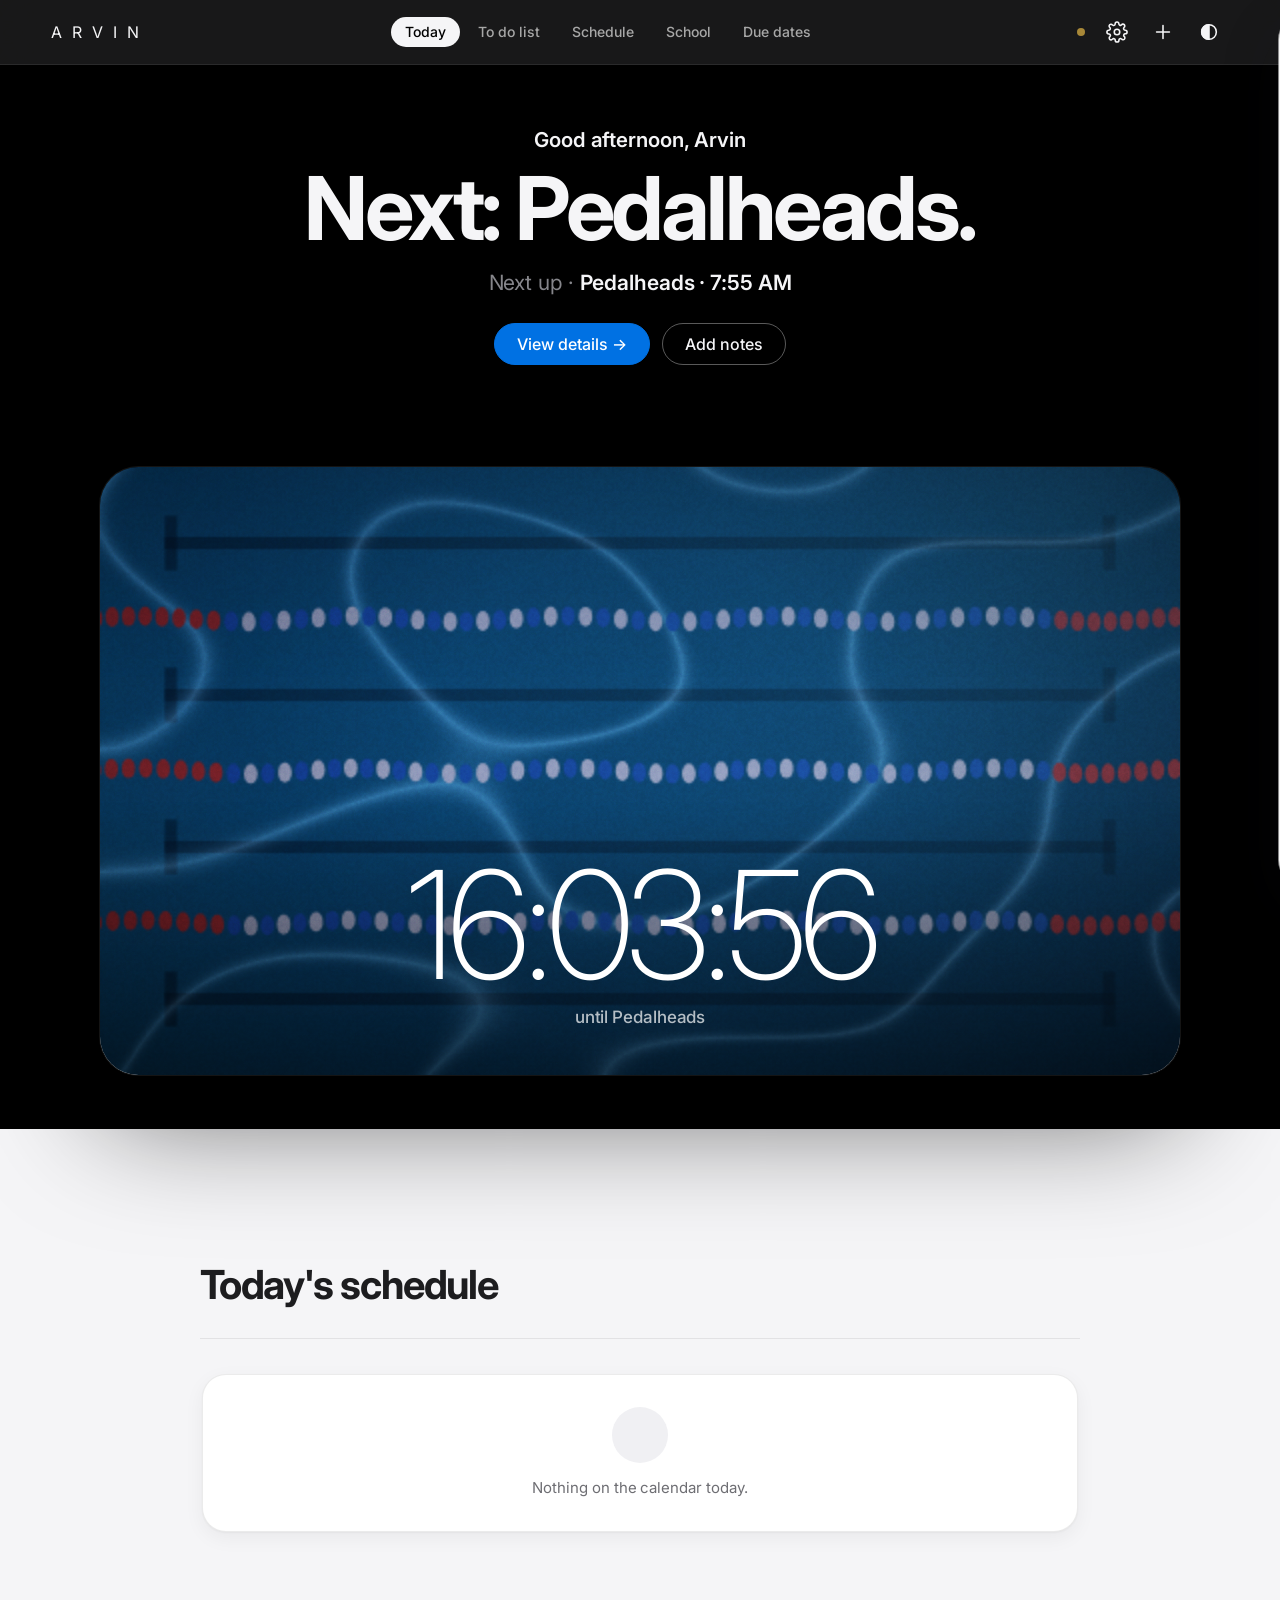
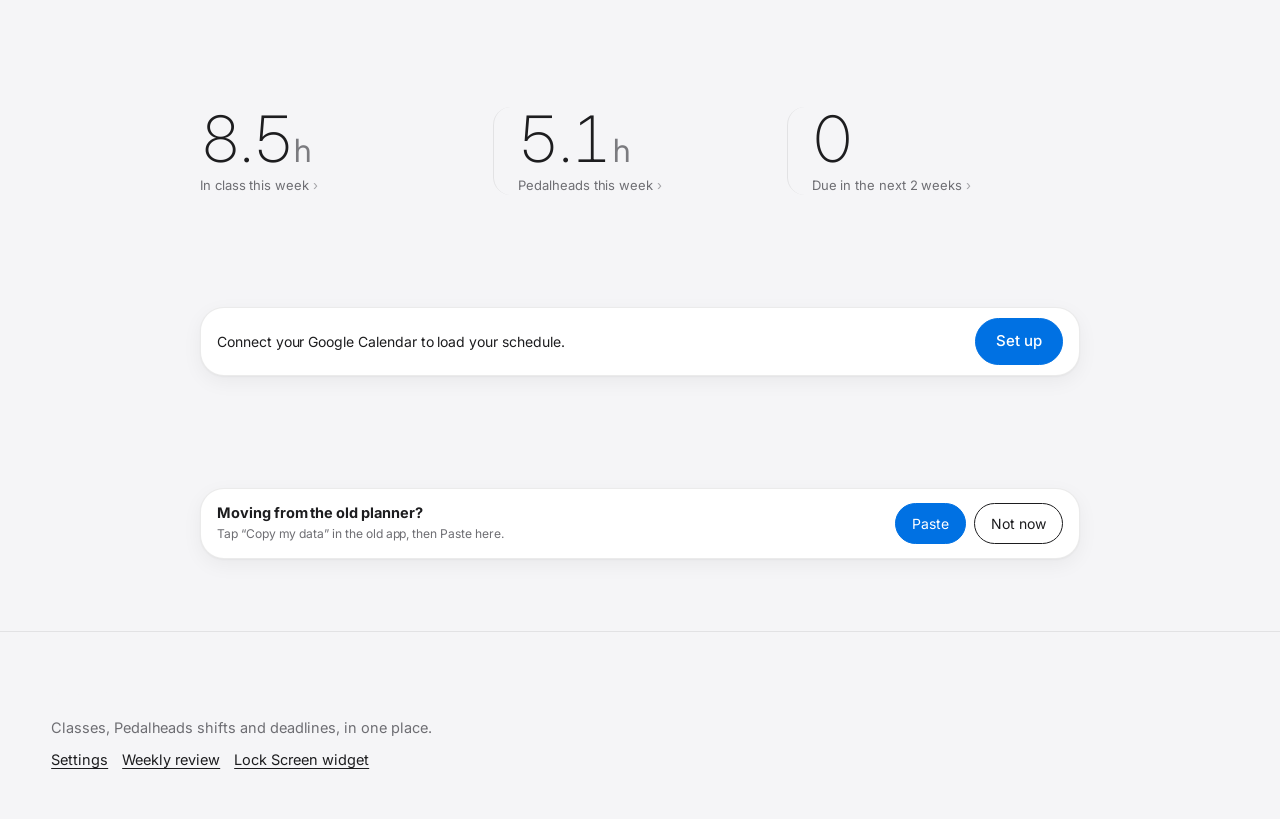
==== commit 91c9d959: "Preview: one To do list with Today, Tomorrow and Everything Co-Authored-By: Claude Opus 5.5 <noreply" ====
--- a/preview.html
+++ b/preview.html
@@ -317,7 +317,7 @@
 
 <link rel="stylesheet" href="focus.css">
 <link rel="stylesheet" href="projects.css">
-<link rel="stylesheet" href="tasks.css"><link rel="stylesheet" href="money.css">
+<link rel="stylesheet" href="tasks.css"><link rel="stylesheet" href="everything.css"><link rel="stylesheet" href="money.css">
 </head><body>
 <style id="arvin-launch-css">
 /* start-up screen, inspired by the iPhone boot screen */
@@ -1301,7 +1301,7 @@
 <header class="bar" id="bar">
   <div class="bar-in">
     <p class="wordmark kn-wm" aria-label="Arvin"><b>Arvin</b></p>
-    <nav class="topnav" aria-label="Sections"><button data-t="today">Today</button><button data-t="focus">Focus</button><button data-t="week">Schedule</button><button data-t="school">School</button><button data-t="exams">Exams</button><button data-t="todo">List</button></nav>
+    <nav class="topnav" aria-label="Sections"><button data-t="today">Today</button><button data-t="focus">To do list</button><button data-t="week">Schedule</button><button data-t="school">School</button><button data-t="exams">Due dates</button><button data-t="todo">List</button></nav>
     <div class="today-lbl" id="todayLbl" hidden></div>
     <div class="hdr-r">
       <button class="icon" id="jumpBtn" aria-label="Go to schedule"><svg viewBox="0 0 24 24"><rect x="3.5" y="5" width="17" height="15" rx="2"/><path d="M3.5 10h17M8 3v4M16 3v4"/></svg></button>
@@ -1330,14 +1330,14 @@
     <div class="today" id="todayBox"></div>
   </section>
 
-  <section aria-label="Focus" id="focus" data-tab="focus">
+  <section aria-label="To do list" id="focus" data-tab="focus">
+    <div id="evBox"></div>
     <div id="focusBox"></div>
     <div id="projBox"></div>
   </section>
   <section aria-labelledby="scTitle" id="school" data-tab="school">
     <div class="sc-aura" aria-hidden="true"><i></i><i></i><i></i></div>
     <div class="sc-head"><div class="sc-giant" aria-hidden="true">School</div><h2 id="scTitle">School.</h2><p>FMGT, ECON and POLI in one place: what's next, how ready you are, and what to study today.</p></div>
-    <div id="scBox"><div class="sc-shimmer"></div></div>
   </section>
 
   <section aria-labelledby="cTitle" data-tab="school">
@@ -1349,8 +1349,13 @@
     <div class="rail rail2" id="rail2"></div>
   </section>
 
+  <section data-tab="school" id="schoolMore">
+    <div id="scBox"><div class="sc-shimmer"></div></div>
+  </section>
+
+
   <section aria-labelledby="dTitle" id="exams" data-tab="exams">
-    <div class="shead"><div><h2 id="dTitle">Exams and due dates.</h2><p>Counted down in days, soonest first.</p></div></div>
+    <div class="shead"><div><h2 id="dTitle">Due dates.</h2><p>Counted down in days, soonest first.</p></div></div>
     <div class="tl30" id="tl30"></div>
     <div class="dgrid" id="dgrid"></div>
   </section>
@@ -1404,10 +1409,10 @@
 
 <nav class="tabbar" id="tabbar" aria-label="Sections">
   <button data-t="today"><svg viewBox="0 0 24 24"><circle cx="12" cy="12" r="4"/><path d="M12 2.5v2M12 19.5v2M4.6 4.6l1.4 1.4M18 18l1.4 1.4M2.5 12h2M19.5 12h2M4.6 19.4L6 18M18 6l1.4-1.4"/></svg>Today</button>
-  <button data-t="focus"><svg viewBox="0 0 24 24"><circle cx="12" cy="12" r="8.5"/><circle cx="12" cy="12" r="4.5"/><circle cx="12" cy="12" r="1" fill="currentColor"/></svg>Focus</button>
+  <button data-t="focus"><svg viewBox="0 0 24 24"><circle cx="12" cy="12" r="8.5"/><circle cx="12" cy="12" r="4.5"/><circle cx="12" cy="12" r="1" fill="currentColor"/></svg>To do list</button>
   <button data-t="week"><svg viewBox="0 0 24 24"><rect x="3.5" y="5" width="17" height="15" rx="2"/><path d="M3.5 10h17M8 3v4M16 3v4"/></svg>Schedule</button>
   <button data-t="school"><svg viewBox="0 0 24 24"><path d="M2.5 9.5L12 5l9.5 4.5L12 14z"/><path d="M6.5 11.5v4.2c1.6 1.5 3.4 2.3 5.5 2.3s3.9-.8 5.5-2.3v-4.2M21.5 9.5v5"/></svg>School</button>
-  <button data-t="exams"><svg viewBox="0 0 24 24"><circle cx="12" cy="13" r="8"/><path d="M12 9v4l2.5 2M9.5 2.5h5"/></svg>Exams</button>
+  <button data-t="exams"><svg viewBox="0 0 24 24"><circle cx="12" cy="13" r="8"/><path d="M12 9v4l2.5 2M9.5 2.5h5"/></svg>Due dates</button>
   
   <button data-t="todo"><svg viewBox="0 0 24 24"><path d="M9 6.5h11M9 12h11M9 17.5h11"/><circle cx="4.5" cy="6.5" r="1.2" fill="currentColor"/><circle cx="4.5" cy="12" r="1.2" fill="currentColor"/><circle cx="4.5" cy="17.5" r="1.2" fill="currentColor"/></svg>List<span class="badge" id="todoBadge" hidden></span></button>
 </nav>
@@ -4080,7 +4085,7 @@
 const SITE=window.__AP_SITE===true;
 const GA={get cid(){try{return localStorage.getItem("ap-cid")||""}catch(e){return""}},token:null,exp:0,authError:null};
 const HOLIDAY_CAL="en-gb.canadian#holiday@group.v.calendar.google.com";
-const REDIRECT=()=>location.origin+"/";
+const REDIRECT=()=>location.origin+location.pathname;
 if(SITE){
   try{const t=JSON.parse(localStorage.getItem("ap-tok")||"null");if(t&&t.exp>Date.now()){GA.token=t.token;GA.exp=t.exp}}catch(e){}
   if(location.hash.length>1){const p=new URLSearchParams(location.hash.slice(1));
@@ -4688,9 +4693,12 @@
   catch(err){e.start=was.start;e.end=was.end;refresh();syncLabel?.();toast(err?.code==="none"?"Moving events works when Google Calendar is connected":err?.code==="needs_reauth"||err?.code==="auth"?"Sign in to Google again, then try":"Couldn't move it in Google Calendar. Try again.")}}
 
 /* ---------- tabs (iPhone) and swipe ---------- */
+/* Hidden tabs: code and data stay; remove a name here to bring a tab back. */
+const HIDDEN_TABS=["money","todo"];
+(()=>{const st=document.createElement("style");st.textContent=".sc-stats,#xfer{display:none!important}"+HIDDEN_TABS.map(t=>`.topnav [data-t="${t}"],#tabbar [data-t="${t}"]{display:none!important}`).join("")+"#tabbar button{white-space:nowrap}";document.head.append(st)})();
 let TAB=(()=>{try{const t=localStorage.getItem("ap-tab");return ["today","focus","money","week","school","exams","todo"].includes(t)?t:"today"}catch(e){return "today"}})();
-function goTab(t){if(t==="habits")t="todo";TAB=t;applyTab(true);scrollTo({top:0,behavior:"auto"});if(t==="week")setTimeout(()=>{try{render()}catch(e){}},30)}window.goTab=goTab;window.apSync=async()=>{try{if(SITE)await siteSync();else await nativeSync()}catch(e){}try{render()}catch(e){}};
-function applyTab(anim){const nw=narrow();
+function goTab(t){if(t==="habits")t="todo";if(HIDDEN_TABS.includes(t))t="today";TAB=t;applyTab(true);scrollTo({top:0,behavior:"auto"});if(t==="week")setTimeout(()=>{try{render()}catch(e){}},30)}window.goTab=goTab;window.apSync=async()=>{try{if(SITE)await siteSync();else await nativeSync()}catch(e){}try{render()}catch(e){}};
+function applyTab(anim){if(HIDDEN_TABS.includes(TAB))TAB="today";const nw=narrow();
   document.querySelectorAll("[data-tab]").forEach(el=>{const on=el.dataset.tab.split(" ").includes(TAB);el.classList.toggle("off",!on);if(on&&anim){el.classList.remove("enter");void el.offsetWidth;el.classList.add("enter")}});
   document.querySelectorAll("#tabbar button").forEach(b=>b.setAttribute("aria-current",b.dataset.t===TAB?"page":"false"));document.querySelectorAll(".topnav button[data-t]").forEach(b=>b.setAttribute("aria-current",String(b.dataset.t===TAB)));document.documentElement.dataset.apTab=TAB;try{localStorage.setItem("ap-tab",TAB)}catch(e){}
   const late=ST.todos.filter(t=>!t.done&&t.day&&t.day<=nowParts().key).length,bd=$("#todoBadge");if(bd){bd.textContent=late;bd.hidden=!late}}
@@ -5300,7 +5308,7 @@
   box.textContent="";
   // widgets
   const nx=ups[0],bnLeft=diffDays(k,BN.due),due=dueList().length;
-  const wg=h("div",{class:"sc-grid",style:"grid-template-columns:repeat(3,minmax(0,1fr));gap:10px"});
+  const wg=h("div",{class:"sc-grid sc-stats",style:"grid-template-columns:repeat(3,minmax(0,1fr));gap:10px"});
   const wcard=(lbl,v,sub,on)=>h("button",{class:"sc-card lg press",style:"text-align:left;cursor:pointer;font:inherit;color:var(--lg-ink);border-radius:24px;padding:14px;display:block;width:100%;min-width:0",onclick:on},h("div",{class:"sc-lbl",style:"font-size:10px"},lbl),h("div",{style:"margin:8px 0 2px"},num(v,"sc-big",40)),h("div",{class:"sc-mute",style:"font-size:12px"},sub));
   const wkMin=[0,1,2,3,4,5,6].reduce((a,i)=>{const f=S().focus[addDays(k,-i)]||{};return a+Object.values(f).reduce((x,y)=>x+y,0)},0);
   const w1=wcard("This week",wkMin,"min studied",()=>pickFocus());
@@ -5832,12 +5840,12 @@
   background:radial-gradient(60% 120% at 15% 0%,rgba(59,76,255,.55),transparent 70%),radial-gradient(50% 120% at 90% 30%,rgba(138,59,255,.45),transparent 70%),radial-gradient(60% 100% at 50% 120%,rgba(0,194,168,.35),transparent 70%),#000}
 #school>.sc-head h2{color:#f5f5f7}
 #school>.sc-head p{color:#a1a1a6!important}
-#school .sc-giant{color:#fff;opacity:.07}
-#school .sc-card.lg::before{display:none}
-#school .sc-card.lg{backdrop-filter:none;-webkit-backdrop-filter:none}
-#school .sc-btn:not(.ghost){background:var(--kn-blue);color:#fff}
-#school .sc-chip[aria-pressed="true"]{background:var(--ink);color:var(--bg)}
-#school .sc-rad>.lg{backdrop-filter:none;-webkit-backdrop-filter:none;background:var(--lg-solid)}
+:is(#school,#schoolMore) .sc-giant{color:#fff;opacity:.07}
+:is(#school,#schoolMore) .sc-card.lg::before{display:none}
+:is(#school,#schoolMore) .sc-card.lg{backdrop-filter:none;-webkit-backdrop-filter:none}
+:is(#school,#schoolMore) .sc-btn:not(.ghost){background:var(--kn-blue);color:#fff}
+:is(#school,#schoolMore) .sc-chip[aria-pressed="true"]{background:var(--ink);color:var(--bg)}
+:is(#school,#schoolMore) .sc-rad>.lg{backdrop-filter:none;-webkit-backdrop-filter:none;background:var(--lg-solid)}
 .sc-sheet{background:var(--lg-fill-2)}
 
 /* floating tab bar stays glass */
@@ -6100,7 +6108,7 @@
 }
 
 /* buttons */
-.bt.primary,.intro .bt.primary,#school .sc-btn:not(.ghost),.mv button.p{background:var(--ag-accent)!important;border-color:var(--ag-accent)!important;color:var(--ag-on-accent)!important}
+.bt.primary,.intro .bt.primary,:is(#school,#schoolMore) .sc-btn:not(.ghost),.mv button.p{background:var(--ag-accent)!important;border-color:var(--ag-accent)!important;color:var(--ag-on-accent)!important}
 .bt.secondary:not(.intro .bt):not(.shead .bt){background:var(--ag-glass)!important;border:1px solid var(--ag-edge)!important;color:var(--ag-ink)!important;-webkit-backdrop-filter:var(--ag-blur);backdrop-filter:var(--ag-blur);box-shadow:var(--ag-sh-glass)}
 .bt,.sc-btn,.sc-chip,.icon,.arrow,.kinds button,.tabbar button,.strip button,.dh{transition:transform .35s var(--ag-spring),background-color .2s,color .2s!important}
 .bt:active,.sc-btn:active,.sc-chip:active,.icon:active,.arrow:active,.kinds button:active,.tabbar button:active,.strip button:active,.dh:active{transform:scale(.94)!important}
@@ -6109,7 +6117,7 @@
 /* heroes: black with Arvin glow (no blue-purple) */
 #school>.sc-head::after{background:radial-gradient(40% 140% at 18% 0%,color-mix(in srgb,var(--ag-blue) 70%,transparent),transparent 70%),radial-gradient(35% 140% at 85% 30%,color-mix(in srgb,var(--ag-teal) 55%,transparent),transparent 70%),radial-gradient(45% 120% at 50% 130%,color-mix(in srgb,var(--ag-coral) 45%,transparent),transparent 70%),#000!important}
 #schedule>.shead::after{background:radial-gradient(45% 140% at 85% 0%,color-mix(in srgb,var(--ag-blue) 45%,transparent),transparent 70%),radial-gradient(35% 120% at 10% 110%,color-mix(in srgb,var(--ag-teal) 35%,transparent),transparent 70%),#000!important}
-#schedule>.shead::before,#todo>.shead::before,#tutoring>.shead::before,#work>.shead::before,#school .sc-giant{font-weight:800!important;letter-spacing:-.05em!important;opacity:.07!important}
+#schedule>.shead::before,#todo>.shead::before,#tutoring>.shead::before,#work>.shead::before,:is(#school,#schoolMore) .sc-giant{font-weight:800!important;letter-spacing:-.05em!important;opacity:.07!important}
 
 /* ===== Schedule, redesigned ===== */
 #schedule .tabs,.kn-appear,.ag-seg{position:relative;display:inline-grid!important;grid-auto-flow:column;grid-auto-columns:1fr;gap:0!important;padding:4px!important;border-radius:999px!important;background:var(--ag-hair)!important;border:0!important;isolation:isolate}
@@ -6302,7 +6310,7 @@
   background:var(--m-card)!important;border:1px solid var(--m-hair)!important;box-shadow:var(--m-shadow)!important;border-radius:var(--m-r)!important}
 .sc-card,.card,.fcard{-webkit-backdrop-filter:none!important;backdrop-filter:none!important}
 @media (hover:hover){.card:hover,.fcard:hover,.sc-card:hover{transform:none!important;box-shadow:var(--m-shadow)!important}}
-.bt.primary,.intro .bt.primary,#school .sc-btn:not(.ghost),.mv button.p{background:var(--m-accent)!important;border-color:var(--m-accent)!important;color:#fff!important}
+.bt.primary,.intro .bt.primary,:is(#school,#schoolMore) .sc-btn:not(.ghost),.mv button.p{background:var(--m-accent)!important;border-color:var(--m-accent)!important;color:#fff!important}
 
 /* ---- 3. header + tab bar ---- */
 .bar{background:color-mix(in srgb,var(--m-bg) 78%,transparent)!important;border-bottom:1px solid var(--m-hair)!important}
@@ -6383,9 +6391,9 @@
 #qaddWrap{margin:0!important}
 
 /* ---- 5. School ---- */
-#school .sc-head{padding:0!important}
-#school .sc-head h2,#school .sc-head p{color:var(--m-ink)!important}
-#school .sc-head p{color:var(--m-mute)!important}
+:is(#school,#schoolMore) .sc-head{padding:0!important}
+:is(#school,#schoolMore) .sc-head h2,:is(#school,#schoolMore) .sc-head p{color:var(--m-ink)!important}
+:is(#school,#schoolMore) .sc-head p{color:var(--m-mute)!important}
 section[aria-labelledby="cTitle"] .rowlbl,#rail2{display:none!important}
 section[aria-labelledby="cTitle"] .rowlbl:first-of-type{display:none!important}
 
@@ -6681,6 +6689,7 @@
 <script src="focus.js"></script>
 <script src="projects.js"></script>
 <script src="tasks.js"></script>
+<script src="everything.js"></script>
 <script src="brain.js"></script>
 <script src="money.js"></script>
 <script src="sync.js"></script>
--- a/everything.css
+++ b/everything.css
@@ -0,0 +1,54 @@
+/* ================= To do: one list of everything ================= */
+#evBox{max-width:760px;margin-bottom:44px}
+.ev-head h2{font-size:clamp(34px,6vw,52px);font-weight:700;letter-spacing:-.035em;line-height:1;margin:0}
+.ev-head p{color:var(--m-mute,var(--muted));font-size:15.5px;margin:8px 0 0;line-height:1.45}
+.ev-add{display:flex;gap:10px;align-items:center;margin:22px 0 8px}
+.ev-in{flex:1;min-width:0;font:inherit;font-size:18px;padding:16px 20px;border-radius:22px;border:1px solid var(--m-hair,var(--line));background:var(--surface-2);color:var(--ink);outline:none;transition:border-color .2s,box-shadow .2s}
+.ev-in:focus{border-color:var(--k-plan,#1A44EA);box-shadow:0 0 0 4px color-mix(in srgb,var(--k-plan,#1A44EA) 18%,transparent)}
+.ev-in::placeholder{color:var(--m-mute,var(--muted))}
+.ev-addbtn{all:unset;cursor:pointer;flex:none;width:56px;height:56px;border-radius:50%;display:grid;place-items:center;background:var(--ink);color:var(--panel,#fff);transition:transform .15s}
+.ev-addbtn:active{transform:scale(.92)}
+.ev-addbtn svg{width:24px;height:24px;fill:none;stroke:currentColor;stroke-width:2.2;stroke-linecap:round}
+
+.ev-nudge{margin:14px 0 0;padding:14px 18px;border-radius:20px;background:color-mix(in srgb,var(--k-plan,#1A44EA) 8%,transparent);border:1px solid color-mix(in srgb,var(--k-plan,#1A44EA) 20%,transparent)}
+.ev-nudge b{display:block;font-size:15px;font-weight:600}
+.ev-nudge span{display:block;font-size:13.5px;color:var(--m-mute,var(--muted));margin-top:2px}
+.ev-nudge em,.ev-hint em{font-style:normal;font-weight:600;color:var(--ink)}
+
+.ev-grp{margin-top:28px}
+.ev-grp h3{font-size:22px;font-weight:650;letter-spacing:-.015em;margin:0 0 4px;display:flex;align-items:baseline;gap:10px;flex-wrap:wrap}
+.ev-grp h3 small{font-size:13px;font-weight:400;color:var(--m-mute,var(--muted));letter-spacing:0}
+.ev-grp h3 small.warn{color:var(--k-work,#C99700)}
+.ev-hint{color:var(--m-mute,var(--muted));font-size:14.5px;margin:6px 0 0;line-height:1.45}
+.ev-tomorrow{padding:16px 18px 10px;margin-top:22px;border-radius:24px;background:var(--surface-2);border:1px solid var(--m-hair,var(--line))}
+.ev-tomorrow h3{font-size:19px}
+
+.ev-list{list-style:none;margin:0;padding:0}
+.ev-item{display:grid;grid-template-columns:32px minmax(0,1fr) auto;gap:0 10px;align-items:center;padding:12px 0;border-bottom:1px solid var(--line-soft,var(--m-hair));animation:slidein .3s ease}
+.ev-item:last-child{border-bottom:0}
+.ev-ck{all:unset;cursor:pointer;width:26px;height:26px;border-radius:50%;border:2px solid var(--faint,#9A9CA0);display:grid;place-items:center;transition:background .2s,border-color .2s,transform .25s cubic-bezier(.34,1.56,.64,1)}
+.ev-ck svg{width:13px;height:13px;fill:none;stroke:transparent;stroke-width:2.3;stroke-linecap:round;stroke-linejoin:round}
+.ev-item.pop .ev-ck{transform:scale(1.18)}
+.ev-item.done>.ev-ck,.ev-item.pop>.ev-ck{background:#30a46c;border-color:#30a46c}
+.ev-item.done>.ev-ck svg,.ev-item.pop>.ev-ck svg{stroke:#fff}
+.ev-body{all:unset;cursor:pointer;min-width:0;display:block}
+.ev-body b{display:block;font-weight:500;font-size:16.5px;line-height:1.35;overflow-wrap:anywhere}
+.ev-item.done .ev-body b{text-decoration:line-through;opacity:.5}
+.ev-tags{display:flex;flex-wrap:wrap;gap:6px;margin-top:4px}
+.ev-tag{font-size:12px;font-weight:500;padding:2px 9px;border-radius:999px;color:var(--m-mute,var(--muted));background:color-mix(in srgb,var(--ink) 6%,transparent)}
+.ev-tag.ev-from{color:var(--k-work,#C99700);background:color-mix(in srgb,var(--k-work,#C99700) 12%,transparent)}
+
+.ev-pick{all:unset;cursor:pointer;display:inline-flex;align-items:center;gap:5px;font-size:13px;font-weight:600;padding:7px 13px;border-radius:999px;border:1px solid var(--m-hair,var(--line));color:var(--ink);white-space:nowrap;transition:background .2s,color .2s,border-color .2s,transform .15s}
+.ev-pick:active{transform:scale(.94)}
+.ev-pick svg{width:11px;height:11px;fill:none;stroke:currentColor;stroke-width:2.4;stroke-linecap:round;stroke-linejoin:round}
+.ev-pick.on{background:var(--ink);color:var(--panel,#fff);border-color:var(--ink)}
+.ev-today .ev-pick{color:var(--m-mute,var(--muted));font-weight:500}
+
+.ev-more{grid-column:2 / -1;display:flex;flex-wrap:wrap;gap:8px;margin-top:10px}
+.ev-mini{all:unset;cursor:pointer;position:relative;font-size:13px;padding:6px 12px;border-radius:999px;background:color-mix(in srgb,var(--ink) 6%,transparent)}
+.ev-mini input[type=date]{position:absolute;inset:0;opacity:0;cursor:pointer}
+.ev-del{color:#d0453a}
+
+.ev-donebtn{all:unset;cursor:pointer;margin-top:22px;font-size:14px;color:var(--m-mute,var(--muted));padding:6px 2px}
+.ev-donelist{margin-top:4px}
+@media (max-width:520px){.ev-pick{padding:6px 11px;font-size:12.5px}}
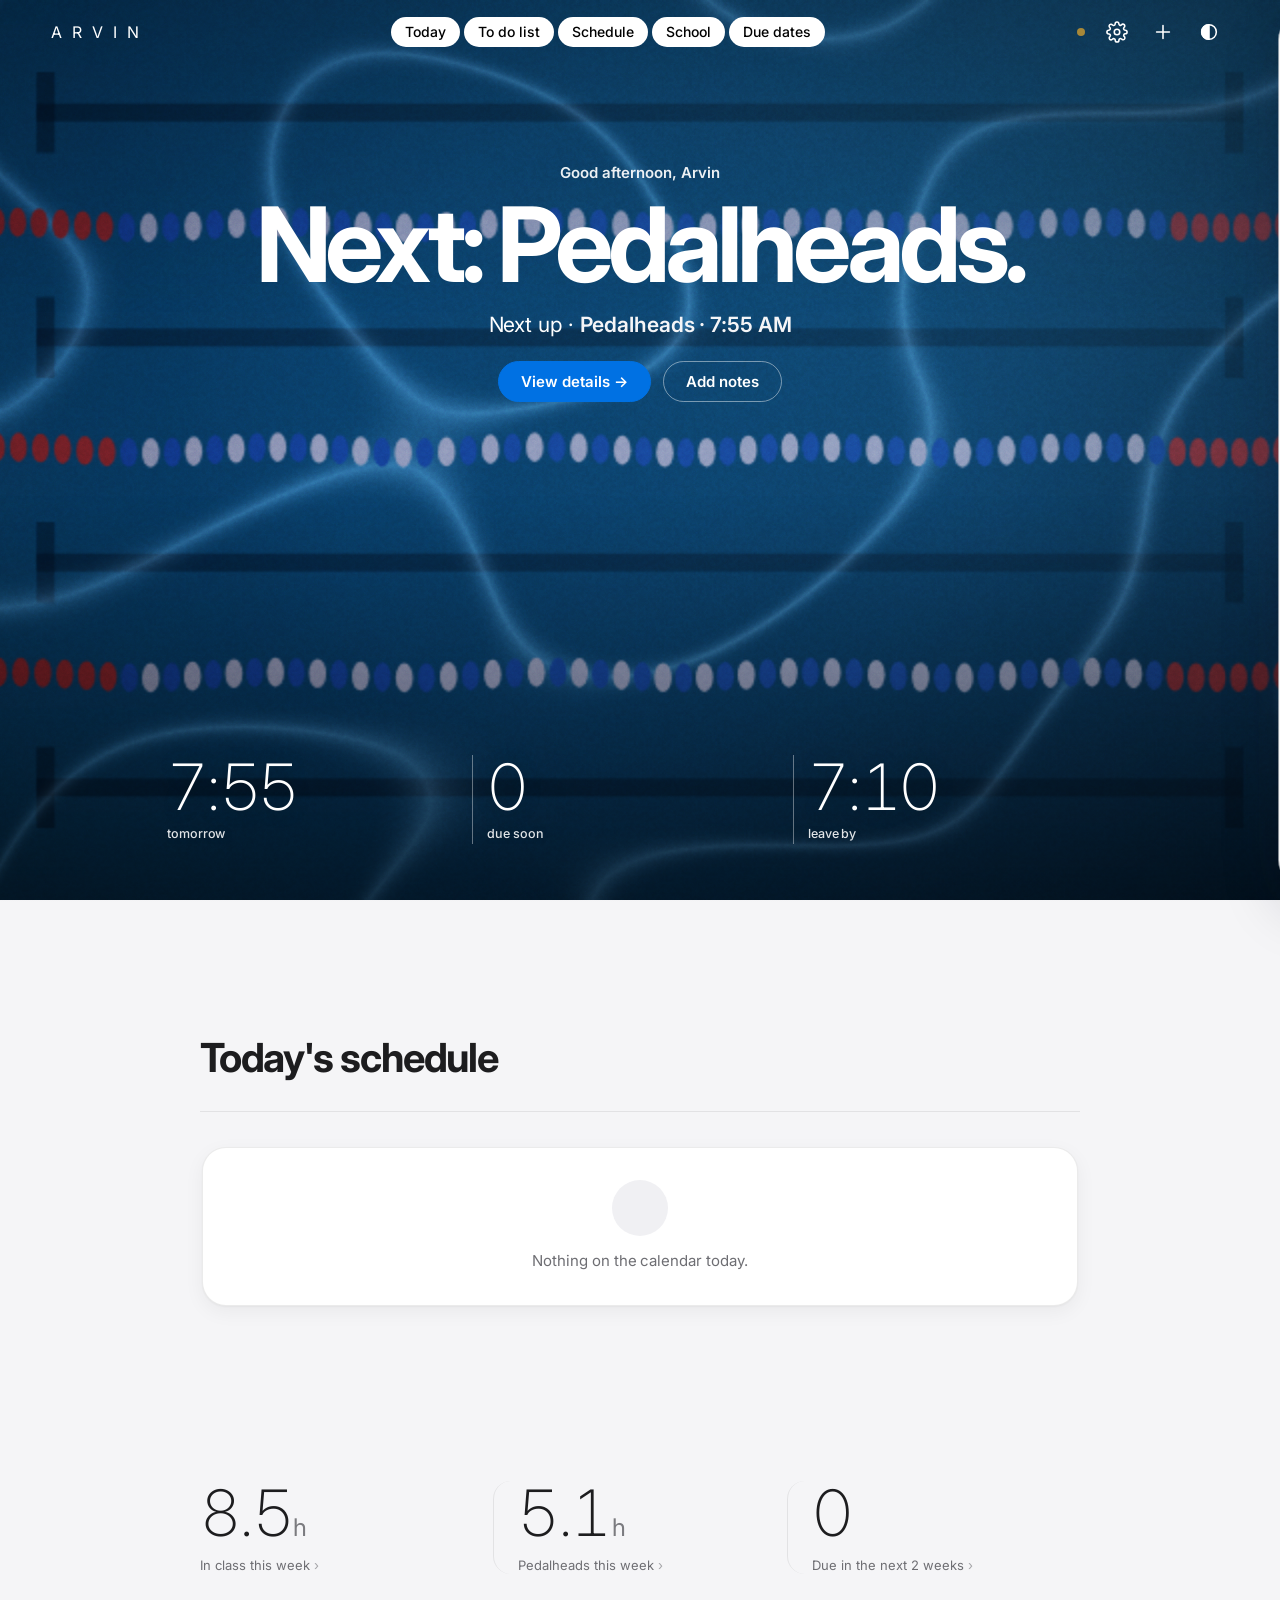
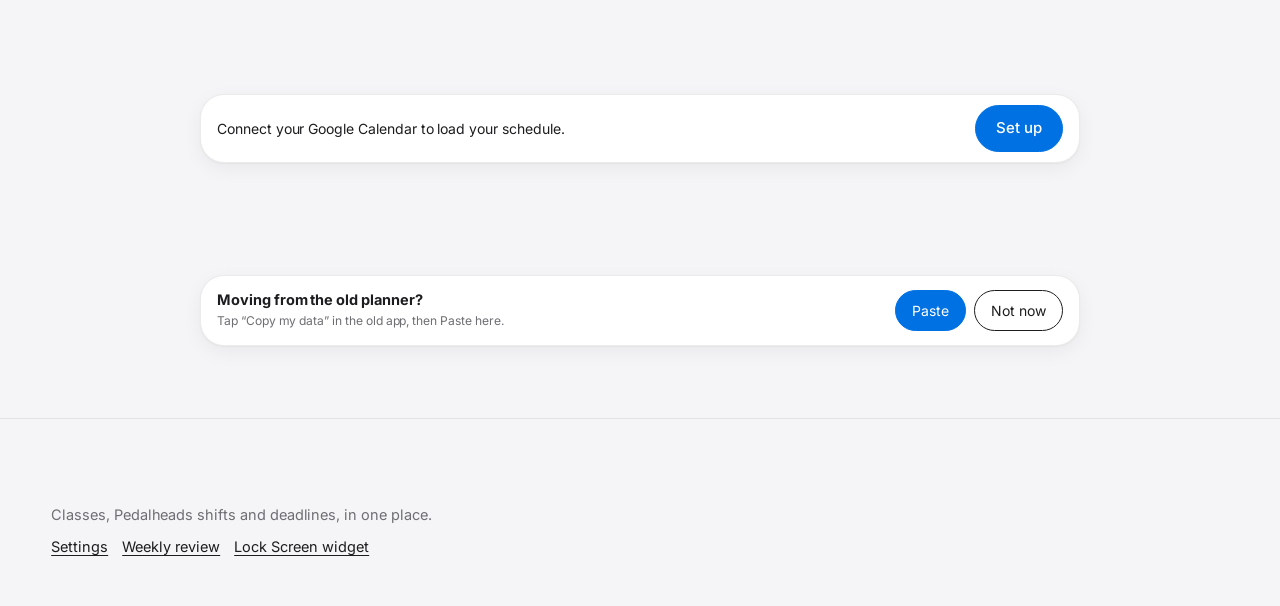
==== commit d02d7e87: "Preview: full-screen Today with fading numbers, swipe course cards, photo timetable, countdown due d" ====
--- a/preview.html
+++ b/preview.html
@@ -318,6 +318,7 @@
 <link rel="stylesheet" href="focus.css">
 <link rel="stylesheet" href="projects.css">
 <link rel="stylesheet" href="tasks.css"><link rel="stylesheet" href="everything.css"><link rel="stylesheet" href="money.css">
+<link rel="stylesheet" href="redesign.css">
 </head><body>
 <style id="arvin-launch-css">
 /* start-up screen, inspired by the iPhone boot screen */
@@ -5399,6 +5400,14 @@
 })();
 
 
+/* ---- redesign bridge (preview) ---- */
+try{addEventListener('pointerdown',()=>{window.__ut=Date.now()},true);addEventListener('keydown',()=>{window.__ut=Date.now()},true);const _ow=openWeekPlan;openWeekPlan=function(){if(!(Date.now()-(window.__ut||0)<2000))return;return _ow.apply(this,arguments)}}catch(e){}
+{const g=f=>{try{return f()}catch(e){return null}};window.AP={get EV(){return EV},get ST(){return ST},get S(){return S},get TAB(){return TAB},heroPick:g(()=>heroPick),minOf:g(()=>minOf),t12:g(()=>t12),relDay:g(()=>relDay),leaveInfo:g(()=>leaveInfo),classify:g(()=>classify),isDone:g(()=>isDone),isAhead:g(()=>isAhead),diffDays:g(()=>diffDays),wxText:g(()=>wxText),condAt:g(()=>condAt),COURSE:g(()=>COURSE),DUE:g(()=>DUE),DOW:g(()=>DOW),dateOf:g(()=>dateOf),weekStart:g(()=>weekStart),eventsOn:g(()=>eventsOn),addDays:g(()=>addDays),nowParts:g(()=>nowParts),days:g(()=>days),layout:g(()=>layout),sceneFor:g(()=>sceneFor),railLive:g(()=>railLive),clean:g(()=>clean),COURSE_NAMES:g(()=>COURSE_NAMES),canDone:g(()=>canDone),toggleDone:g(()=>toggleDone),openEvent:g(()=>openEvent),render:g(()=>render)};
+{const _o=renderHero;renderHero=function(){const r=_o.apply(this,arguments);try{const h=window.__rd&&window.__rd.renderHero;if(h)h()}catch(e){}return r};}
+{const _o=renderRail;renderRail=function(){const r=_o.apply(this,arguments);try{const h=window.__rd&&window.__rd.renderRail;if(h)h()}catch(e){}return r};}
+{const _o=renderGrid;renderGrid=function(){const r=_o.apply(this,arguments);try{const h=window.__rd&&window.__rd.renderGrid;if(h)h()}catch(e){}return r};}
+{const _o=renderDeadlines;renderDeadlines=function(){const r=_o.apply(this,arguments);try{const h=window.__rd&&window.__rd.renderDeadlines;if(h)h()}catch(e){}return r};}
+}
 })();
 </script>
 
@@ -6690,6 +6699,7 @@
 <script src="projects.js"></script>
 <script src="tasks.js"></script>
 <script src="everything.js"></script>
+<script src="redesign.js"></script>
 <script src="brain.js"></script>
 <script src="money.js"></script>
 <script src="sync.js"></script>
--- a/redesign.css
+++ b/redesign.css
@@ -0,0 +1,118 @@
+/* ================= ARVIN redesign layer (preview) ================= */
+
+/* ---------- 1 · Today: full-screen scene ---------- */
+body.rd .tdtop{display:flex!important;flex-direction:column!important;align-items:stretch!important;gap:0!important;grid-template-columns:none!important;padding:0!important;margin:0!important}
+body.rd .tdtop>.td-r{order:-1}
+body.rd .tdtop{background:none!important;border-radius:0!important;min-height:0!important;height:auto!important;overflow:visible!important}
+body.rd .tdtop>.td-l,body.rd .tdtop>.td-r{position:static!important;width:100%!important;max-width:none!important;height:auto!important;min-height:0!important;padding:0!important;margin:0!important;background:none!important;border-radius:0!important;overflow:visible!important;box-shadow:none!important;border:0!important}
+body.rd .hstage{padding:0!important;position:relative!important;inset:auto!important;width:100%!important;height:auto!important}
+body.rd .hstage>.hero{position:relative!important;inset:auto!important;top:auto!important;width:100vw!important;max-width:none!important;margin:0 0 0 calc(50% - 50vw)!important;height:100svh!important;min-height:560px!important;max-height:980px;border-radius:0 0 34px 34px!important;box-shadow:none!important;display:block!important}
+body.rd .hero>:not(canvas):not(#hero):not(#rdBar),body.rd .hstage>:not(.hero),body.rd .t2-wx,body.rd #hcap,body.rd .hero .hwx,body.rd [class*="wxchip"]{display:none!important}
+body.rd .hero #hero,body.rd .hero #hero>div{background:none!important;box-shadow:none!important;border:0!important}
+body.rd .hero #hero :is(p,span,div){color:#fff}
+body.rd .hero #hero{position:absolute!important;z-index:3;left:0;right:0;top:calc(var(--rdhdr,64px) + clamp(48px,11vh,140px));padding:0 24px!important;margin:0!important;color:#fff;text-align:center;display:block!important}
+body.rd .hero #hero .greet{color:rgba(255,255,255,.92)!important;font-size:15px!important;font-weight:600!important;letter-spacing:0!important;text-transform:none!important;margin:0 0 12px!important}
+body.rd .hero #hero h1{color:#fff!important;font-weight:700!important;letter-spacing:-.05em!important;font-size:clamp(46px,12vw,104px)!important;line-height:.98!important;max-width:12ch;margin:0 auto!important;text-shadow:0 2px 40px rgba(0,0,0,.22)}
+body.rd .hero #hero .cdp{display:inline-flex;margin-top:16px;color:#fff!important;background:rgba(255,255,255,.18)!important;border:1px solid rgba(255,255,255,.35)!important;backdrop-filter:blur(14px) saturate(1.5);-webkit-backdrop-filter:blur(14px) saturate(1.5);border-radius:999px!important;padding:7px 14px!important;font-size:13.5px!important;font-weight:500!important;letter-spacing:0!important;text-transform:none!important}
+body.rd .hero #hero .cdp i{background:#fff!important}
+body.rd .hero #hero .cta{justify-content:center;margin-top:22px!important;width:auto!important}
+body.rd .hero #hero .cta .bt{flex:0 0 auto!important;border-radius:999px!important;text-transform:none!important;letter-spacing:0!important;font-size:15px!important;font-weight:600!important;padding:12px 22px!important}
+body.rd .hero #hero .cta .bt.primary{background:#0071e3!important;color:#fff!important;border-color:#0071e3!important}
+body.rd .hero #hero .cta .bt.secondary{background:transparent!important;color:#fff!important;border:1px solid rgba(255,255,255,.45)!important}
+
+/* the bar: thin numbers straight on the picture, fading as you scroll */
+.rdbar{position:absolute;z-index:3;left:0;right:0;bottom:calc(env(safe-area-inset-bottom) + 104px);display:flex;padding:0 26px;color:#fff;pointer-events:none;will-change:opacity,transform;text-shadow:0 1px 18px rgba(0,0,0,.28)}
+.rdbar>div{flex:1 1 0;min-width:0;padding:0 14px}
+.rdbar>div:first-child{padding-left:0}
+.rdbar>div+div{border-left:1px solid rgba(255,255,255,.38)}
+.rdbar b{display:block;font-weight:200;font-size:clamp(34px,8.6vw,64px);letter-spacing:-.04em;line-height:1;font-variant-numeric:tabular-nums;white-space:nowrap}
+.rdbar span{display:block;font-size:12.5px;font-weight:500;opacity:.88;margin-top:6px;white-space:nowrap;overflow:hidden;text-overflow:ellipsis}
+@media (min-width:900px){.rdbar{bottom:56px;padding:0 max(40px,6vw);max-width:1100px;margin:0 auto}}
+
+/* header turns clear while it sits on the picture */
+body.rd.rd-over #bar{background:transparent!important;border-color:transparent!important;box-shadow:none!important;backdrop-filter:none!important;-webkit-backdrop-filter:none!important;color:#fff!important}
+body.rd.rd-over #bar :is(a,button,span,b,svg,.wm,.brand){color:#fff!important}
+body.rd.rd-over #bar .topnav button{color:rgba(255,255,255,.85)!important;background:transparent!important;border-color:transparent!important}
+body.rd.rd-over #bar .topnav button[aria-current],body.rd.rd-over #bar .topnav button.on,body.rd.rd-over #bar .topnav button[aria-pressed=true]{background:#fff!important;color:#000!important}
+
+/* ---------- 5B · numbers: thin, hairlines, no boxes ---------- */
+body.rd .figbar:not(.off){margin:28px 0 8px!important;border:1px solid var(--line-soft,rgba(0,0,0,.08))!important;border-radius:28px!important;background:var(--surface,#fff)!important;padding:4px 6px!important;display:flex!important}
+body.rd .figbar .fig{flex:1 1 0;text-align:left!important;padding:18px 16px!important;margin:0!important;border-right:0!important}
+body.rd .figbar .fig+.fig{border-left:1px solid var(--line-soft,rgba(0,0,0,.08))!important}
+body.rd .figbar .fig b{font-weight:200!important;font-size:clamp(36px,9vw,52px)!important;letter-spacing:-.04em!important}
+body.rd .figbar .fig b small{font-size:.38em!important;color:var(--muted)!important;margin-left:2px}
+body.rd .figbar .fig span{font-size:12px!important;font-weight:400!important;letter-spacing:0!important;text-transform:none!important;color:var(--muted)!important;margin-top:6px!important}
+body.rd .figbar .mbars{display:none!important}
+
+/* ---------- 2 · School: swipe cards ---------- */
+body.rd .sc-aura,body.rd .sc-giant{display:none!important}
+body.rd .rail{display:flex!important;grid-template-columns:none!important;gap:14px!important;overflow-x:auto!important;scroll-snap-type:x mandatory;padding:4px max(16px,4vw) 4px!important;margin-inline:calc(-1 * max(16px,4vw))!important;scrollbar-width:none;scroll-padding-left:max(16px,4vw)}
+body.rd .rail::-webkit-scrollbar{display:none}
+body.rd .rail .tile{flex:none!important;width:min(80vw,360px)!important;max-width:none!important;scroll-snap-align:start;grid-column:auto!important;padding:0!important;background:none!important;border:0!important;box-shadow:none!important}
+body.rd .rail .tile .art{position:relative!important;height:min(104vw,460px)!important;aspect-ratio:auto!important;border-radius:30px!important;overflow:hidden!important;margin:0!important;transition:transform .25s ease}
+body.rd .rail .tile:active .art{transform:scale(.98)}
+body.rd .rail .tile .art canvas{position:absolute!important;inset:0!important;width:100%!important;height:100%!important}
+body.rd .rail .tile .art>:not(canvas):not(.rdg):not(.rdpill){display:none!important}
+body.rd .rail .tile>:not(.art){display:none!important}
+.rdg{position:absolute;left:14px;bottom:-.13em;font-weight:700;letter-spacing:-.065em;line-height:.8;font-size:clamp(92px,27vw,132px);color:rgba(255,255,255,.93);pointer-events:none;white-space:nowrap}
+.rdpill{position:absolute;top:16px;left:16px;font-size:12.5px;font-weight:500;color:#fff;padding:6px 12px;border-radius:999px;background:rgba(255,255,255,.2);border:1px solid rgba(255,255,255,.36);backdrop-filter:blur(14px) saturate(1.5);-webkit-backdrop-filter:blur(14px) saturate(1.5)}
+body.rd .rail2 .tile{width:min(58vw,250px)!important}
+body.rd .rail2 .tile .art{height:min(70vw,300px)!important;border-radius:26px!important}
+body.rd .rail2 .rdg{font-size:clamp(64px,17vw,84px)}
+.rddots{display:flex;gap:6px;justify-content:center;margin:14px 0 4px;min-height:6px}
+.rddots i{width:6px;height:6px;border-radius:3px;background:var(--line,rgba(0,0,0,.18));transition:width .25s ease,background .25s ease}
+.rddots i.on{width:18px;background:var(--ink,#1d1d1f)}
+.rdstats{max-width:520px;margin:6px auto 18px}
+.rdname{text-align:center;font-size:15px;font-weight:600;margin-bottom:10px}
+.rdrow{display:flex}
+.rdrow>div{flex:1;text-align:center;padding:0 6px}
+.rdrow>div+div{border-left:1px solid var(--line-soft,rgba(0,0,0,.09))}
+.rdrow b{display:block;font-weight:200;font-size:30px;letter-spacing:-.03em;line-height:1.05;font-variant-numeric:tabular-nums}
+.rdrow span{display:block;font-size:12px;color:var(--muted);margin-top:4px}
+body.rd .arrows{display:none!important}
+
+/* ---------- 3 · Schedule ---------- */
+body.rd #schedule .tabs{background:var(--surface-2,rgba(0,0,0,.05))!important;border-radius:999px!important;padding:3px!important;border:0!important}
+body.rd #schedule .tabs button{border-radius:999px!important;font-size:13.5px!important;padding:7px 16px!important}
+body.rd #cal .strip{display:flex!important;justify-content:space-between;gap:4px;margin:4px 0 14px!important;padding:0!important;border:0!important;background:none!important}
+body.rd #cal .strip button{flex:1;display:flex!important;flex-direction:column;align-items:center;gap:2px;padding:6px 0 8px!important;border-radius:18px!important;background:none!important;border:0!important}
+body.rd #cal .strip .dn{font-size:11.5px!important;color:var(--muted)!important;text-transform:none!important;letter-spacing:0!important;font-weight:500!important}
+body.rd #cal .strip .dd{font-weight:200!important;font-size:26px!important;letter-spacing:-.02em;line-height:1.1}
+body.rd #cal .strip button.sel{background:var(--ink,#000)!important;color:var(--panel,#fff)!important}
+body.rd #cal .strip button.sel .dn{color:inherit!important;opacity:.7}
+body.rd #cal .strip .dots i{width:4px!important;height:4px!important}
+@media (min-width:700px){body.rd #cal .dayhead .dd{font-weight:200!important;font-size:24px!important}}
+body.rd #cal .ev.rdph{overflow:hidden!important;border:0!important;border-radius:14px!important;background:#5b6b7c!important;color:#fff!important;box-shadow:none!important;padding:7px 10px!important}
+body.rd #cal .ev.rdph::before,body.rd #cal .ev.rdph .dot{display:none!important}
+body.rd #cal .ev.rdph .rdart{position:absolute;inset:0;width:100%;height:100%;z-index:0;pointer-events:none}
+body.rd #cal .ev.rdph>:not(.rdart){position:relative;z-index:1;color:#fff!important;text-shadow:0 1px 10px rgba(0,0,0,.45)}
+body.rd #cal .ev.rdph .et{font-weight:650!important}
+body.rd #cal .ev.rdph.pastev{opacity:.55}
+body.rd #cal .ev.rdph .has-note,body.rd #cal .ev.rdph .wmark{background:rgba(255,255,255,.22)!important;border:0!important;color:#fff!important;backdrop-filter:blur(8px)}
+
+/* ---------- 4B · Due dates: giant thin day counts ---------- */
+.rdduehd{margin:4px 0 6px}
+.rdeye{display:inline-flex;align-items:center;gap:7px;font-size:12.5px;font-weight:600;padding:5px 11px;border-radius:999px;border:1px solid var(--line-soft,rgba(0,0,0,.1));background:var(--surface,#fff)}
+.rdeye i{width:6px;height:6px;border-radius:50%;background:#0071e3}
+body.rd #dgrid{display:block!important;grid-template-columns:none!important;max-width:760px}
+.rddue{list-style:none;margin:6px 0 0;padding:0}
+.rdd{display:grid;grid-template-columns:92px minmax(0,1fr) auto;align-items:center;gap:0 12px;padding:16px 0;border-bottom:1px solid var(--line-soft,rgba(0,0,0,.08))}
+.rdd:last-child{border-bottom:0}
+.rdd button{all:unset;cursor:pointer;min-width:0}
+.rdn b{display:block;font-weight:200;font-size:58px;letter-spacing:-.045em;line-height:.92;font-variant-numeric:tabular-nums}
+.rdn span{display:block;font-size:12px;color:var(--muted);margin-top:4px}
+.rdt b{display:block;font-weight:600;font-size:16.5px;line-height:1.3;overflow-wrap:anywhere}
+.rdt span{display:flex;align-items:center;gap:7px;font-size:13px;color:var(--muted);margin-top:4px}
+.rdt span i{width:7px;height:7px;border-radius:50%;flex:none}
+.rdd.exam .rdt b::after{content:"Exam";margin-left:8px;font-size:11px;font-weight:600;padding:2px 8px;border-radius:999px;background:color-mix(in srgb,#e5484d 12%,transparent);color:#e5484d;vertical-align:2px}
+.rdd.done .rdn,.rdd.done .rdt{opacity:.4}
+.rdd.done .rdt b{text-decoration:line-through}
+.rdck{all:unset;cursor:pointer;width:30px;height:30px;border-radius:50%;border:2px solid var(--faint,#9A9CA0);display:grid;place-items:center;transition:background .2s,border-color .2s}
+.rdck svg{width:13px;height:13px;fill:none;stroke:transparent;stroke-width:2.3;stroke-linecap:round;stroke-linejoin:round}
+.rdck.on{background:#30a46c;border-color:#30a46c}.rdck.on svg{stroke:#fff}
+.rdempty{color:var(--muted);font-size:15px;padding:18px 0}
+
+@media (prefers-reduced-motion:reduce){.rdbar,.rddots i,body.rd .rail .tile .art{transition:none!important}}
+@media (max-width:699px){body.rd #cal .dayhead .dh{display:flex!important;flex-direction:column!important;align-items:center!important;gap:0!important;padding:4px 0!important;min-width:0}
+body.rd #cal .dayhead .dn{font-size:10px!important;letter-spacing:0!important;line-height:1.2}
+body.rd #cal .dayhead .dd{font-size:16px!important;font-weight:300!important;line-height:1.2}}
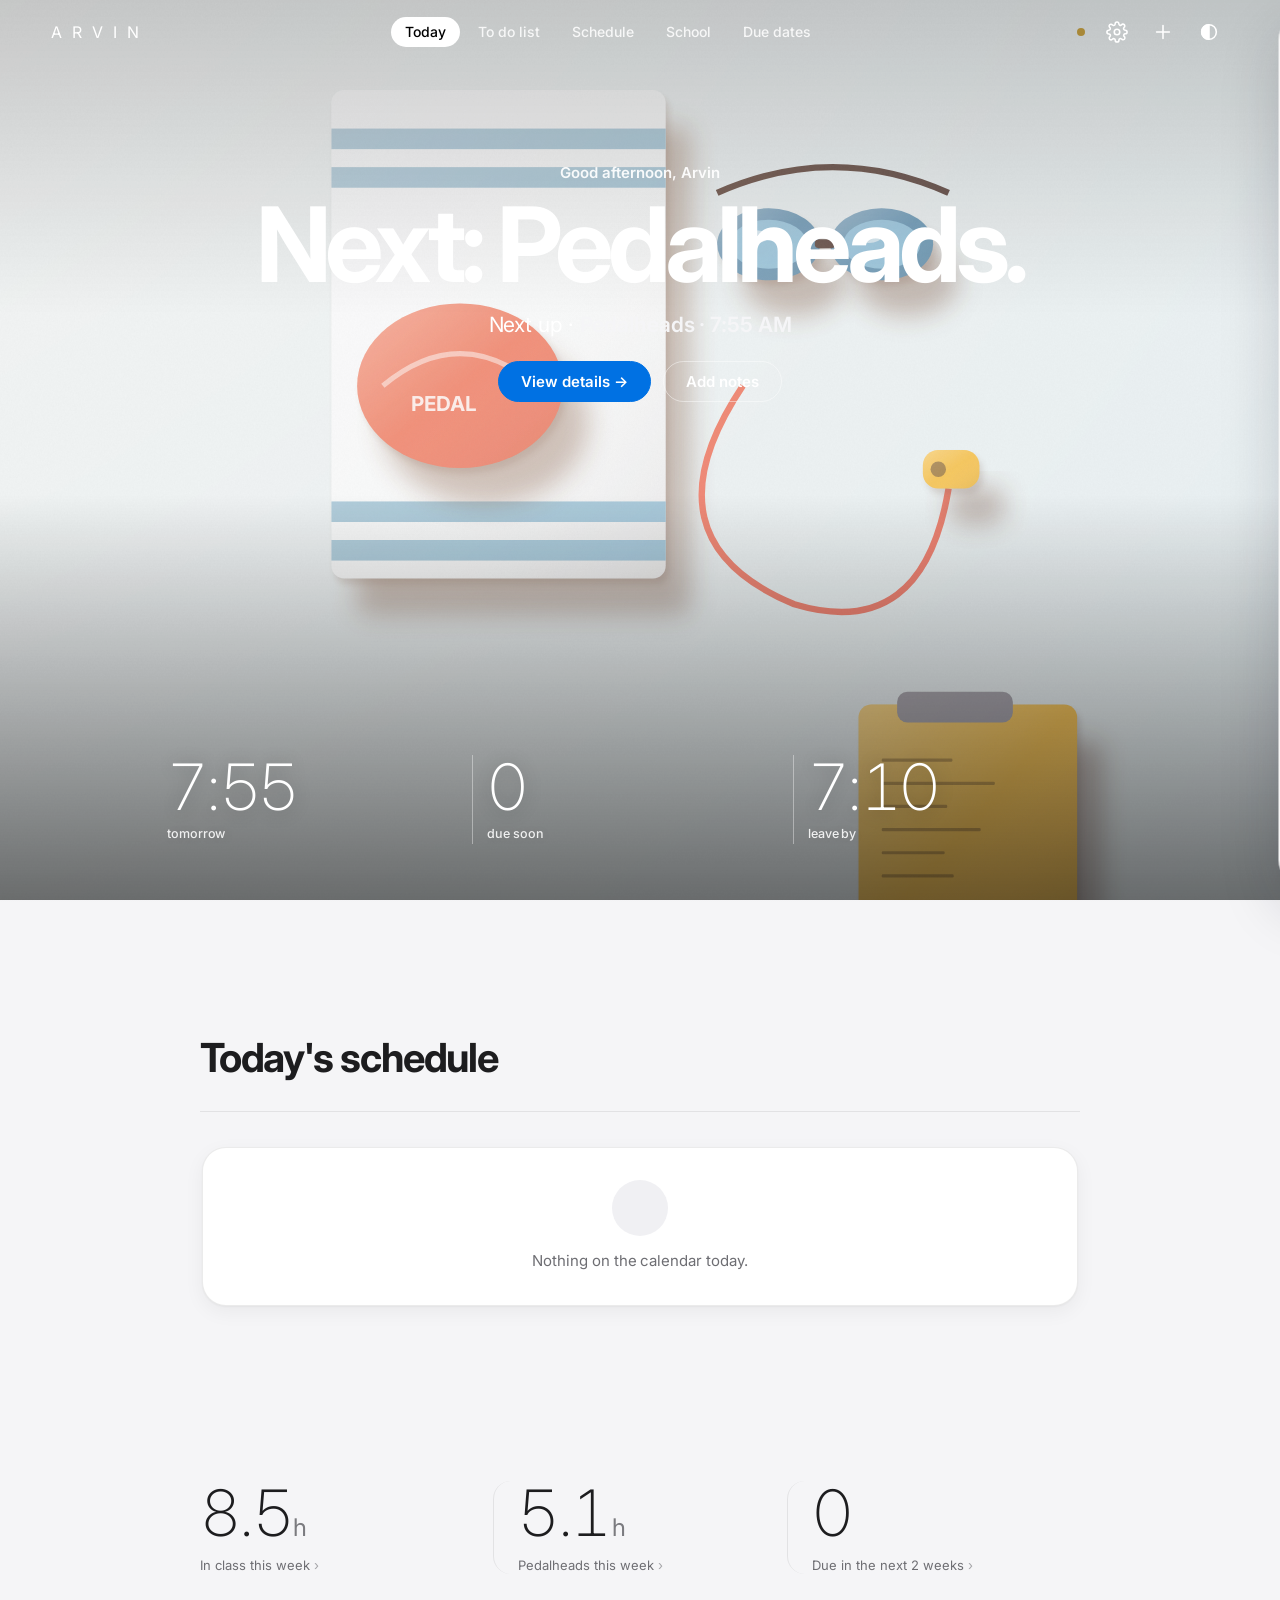
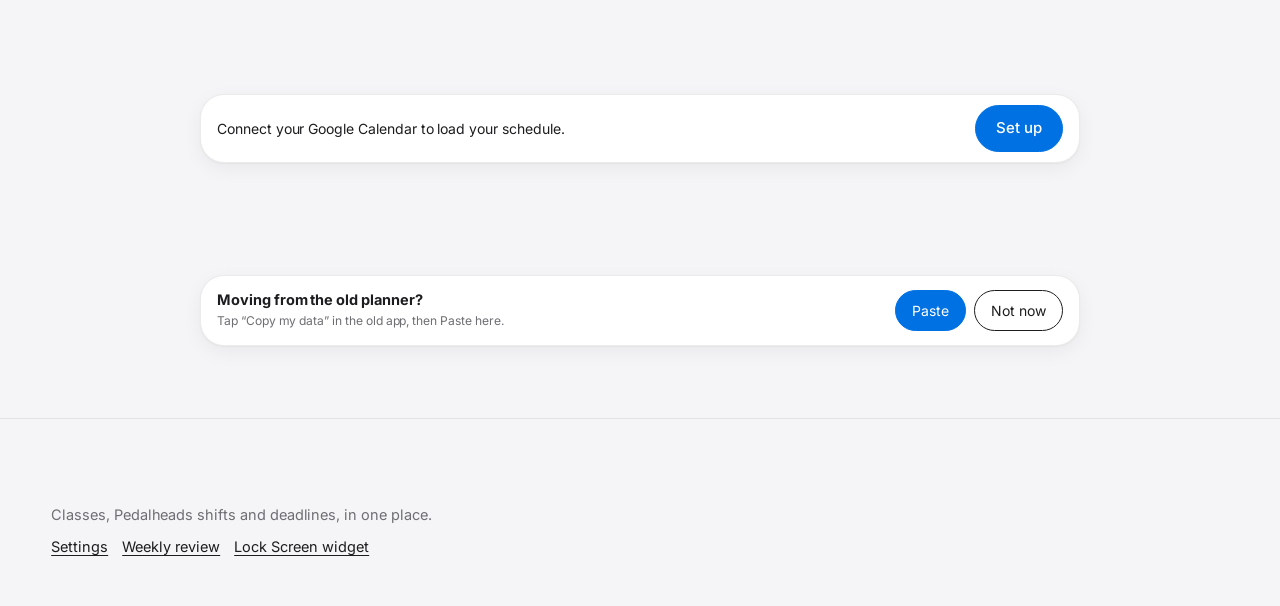
==== commit c9dd2e9a: "Go live: redesign, To do list, live flat-lay scenes that follow time and weather - Today: full-scree" ====
--- a/preview.html
+++ b/preview.html
@@ -6699,6 +6699,7 @@
 <script src="projects.js"></script>
 <script src="tasks.js"></script>
 <script src="everything.js"></script>
+<script src="scenes.js"></script>
 <script src="redesign.js"></script>
 <script src="brain.js"></script>
 <script src="money.js"></script>
--- a/redesign.css
+++ b/redesign.css
@@ -7,7 +7,7 @@
 body.rd .tdtop>.td-l,body.rd .tdtop>.td-r{position:static!important;width:100%!important;max-width:none!important;height:auto!important;min-height:0!important;padding:0!important;margin:0!important;background:none!important;border-radius:0!important;overflow:visible!important;box-shadow:none!important;border:0!important}
 body.rd .hstage{padding:0!important;position:relative!important;inset:auto!important;width:100%!important;height:auto!important}
 body.rd .hstage>.hero{position:relative!important;inset:auto!important;top:auto!important;width:100vw!important;max-width:none!important;margin:0 0 0 calc(50% - 50vw)!important;height:100svh!important;min-height:560px!important;max-height:980px;border-radius:0 0 34px 34px!important;box-shadow:none!important;display:block!important}
-body.rd .hero>:not(canvas):not(#hero):not(#rdBar),body.rd .hstage>:not(.hero),body.rd .t2-wx,body.rd #hcap,body.rd .hero .hwx,body.rd [class*="wxchip"]{display:none!important}
+body.rd .hero>:not(canvas):not(#hero):not(#rdBar):not(svg.scene),body.rd .hstage>:not(.hero),body.rd .t2-wx,body.rd #hcap,body.rd .hero .hwx,body.rd [class*="wxchip"]{display:none!important}
 body.rd .hero #hero,body.rd .hero #hero>div{background:none!important;box-shadow:none!important;border:0!important}
 body.rd .hero #hero :is(p,span,div){color:#fff}
 body.rd .hero #hero{position:absolute!important;z-index:3;left:0;right:0;top:calc(var(--rdhdr,64px) + clamp(48px,11vh,140px));padding:0 24px!important;margin:0!important;color:#fff;text-align:center;display:block!important}
@@ -33,7 +33,7 @@
 body.rd.rd-over #bar{background:transparent!important;border-color:transparent!important;box-shadow:none!important;backdrop-filter:none!important;-webkit-backdrop-filter:none!important;color:#fff!important}
 body.rd.rd-over #bar :is(a,button,span,b,svg,.wm,.brand){color:#fff!important}
 body.rd.rd-over #bar .topnav button{color:rgba(255,255,255,.85)!important;background:transparent!important;border-color:transparent!important}
-body.rd.rd-over #bar .topnav button[aria-current],body.rd.rd-over #bar .topnav button.on,body.rd.rd-over #bar .topnav button[aria-pressed=true]{background:#fff!important;color:#000!important}
+body.rd.rd-over #bar .topnav button[aria-current=true],body.rd.rd-over #bar .topnav button.on,body.rd.rd-over #bar .topnav button[aria-pressed=true]{background:#fff!important;color:#000!important}
 
 /* ---------- 5B · numbers: thin, hairlines, no boxes ---------- */
 body.rd .figbar:not(.off){margin:28px 0 8px!important;border:1px solid var(--line-soft,rgba(0,0,0,.08))!important;border-radius:28px!important;background:var(--surface,#fff)!important;padding:4px 6px!important;display:flex!important}
@@ -52,7 +52,7 @@
 body.rd .rail .tile .art{position:relative!important;height:min(104vw,460px)!important;aspect-ratio:auto!important;border-radius:30px!important;overflow:hidden!important;margin:0!important;transition:transform .25s ease}
 body.rd .rail .tile:active .art{transform:scale(.98)}
 body.rd .rail .tile .art canvas{position:absolute!important;inset:0!important;width:100%!important;height:100%!important}
-body.rd .rail .tile .art>:not(canvas):not(.rdg):not(.rdpill){display:none!important}
+body.rd .rail .tile .art>:not(canvas):not(.rdg):not(.rdpill):not(svg.scene){display:none!important}
 body.rd .rail .tile>:not(.art){display:none!important}
 .rdg{position:absolute;left:14px;bottom:-.13em;font-weight:700;letter-spacing:-.065em;line-height:.8;font-size:clamp(92px,27vw,132px);color:rgba(255,255,255,.93);pointer-events:none;white-space:nowrap}
 .rdpill{position:absolute;top:16px;left:16px;font-size:12.5px;font-weight:500;color:#fff;padding:6px 12px;border-radius:999px;background:rgba(255,255,255,.2);border:1px solid rgba(255,255,255,.36);backdrop-filter:blur(14px) saturate(1.5);-webkit-backdrop-filter:blur(14px) saturate(1.5)}
@@ -116,3 +116,74 @@
 @media (max-width:699px){body.rd #cal .dayhead .dh{display:flex!important;flex-direction:column!important;align-items:center!important;gap:0!important;padding:4px 0!important;min-width:0}
 body.rd #cal .dayhead .dn{font-size:10px!important;letter-spacing:0!important;line-height:1.2}
 body.rd #cal .dayhead .dd{font-size:16px!important;font-weight:300!important;line-height:1.2}}
+
+/* ---------- art finish: one soft grade on every scene ---------- */
+body.rd.grade :is(.hero,.rail .tile .art,#cal .ev.rdph){isolation:isolate}
+body.rd.grade :is(.hero canvas,.rail .tile .art canvas,#cal .ev.rdph .rdart){filter:saturate(.78) contrast(.9) brightness(1.07) sepia(.08)}
+body.rd.grade :is(.hero,.rail .tile .art,#cal .ev.rdph)::before{content:"";position:absolute;inset:0;z-index:0;pointer-events:none;
+  background:radial-gradient(120% 70% at 70% 8%,rgba(255,226,190,.42),transparent 60%),linear-gradient(to bottom,transparent 45%,rgba(255,240,225,.16) 75%,transparent);mix-blend-mode:soft-light}
+body.rd.grade :is(.hero,.rail .tile .art,#cal .ev.rdph)::after{content:"";position:absolute;inset:0;z-index:1;pointer-events:none;opacity:.22;mix-blend-mode:overlay;
+  background-image:url("data:image/svg+xml;utf8,<svg xmlns='http://www.w3.org/2000/svg' width='160' height='160'><filter id='n'><feTurbulence type='fractalNoise' baseFrequency='.85' numOctaves='3' stitchTiles='stitch'/><feColorMatrix values='0 0 0 0 .5 0 0 0 0 .5 0 0 0 0 .5 0 0 0 1 0'/></filter><rect width='160' height='160' filter='url(%23n)'/></svg>")}
+body.rd.grade .rail .tile .art :is(.rdg,.rdpill){z-index:2}
+body.rd.grade .hero :is(#hero,#rdBar){z-index:3}
+
+/* ================= live scenes ================= */
+svg.scene{--sx:1;--sy:1;--so:.22;--co:.3;--wr:0deg;--wl:1;--wo:.12;--tint:#fff;--to:0;--gl:#ffe2b0;--go:.22;--lp:0;--fg:0;--cl:0;--rn:0;--sn:0;--stm:.3}
+svg.scene :is(.shs,.shc,.win,.tint,.glow,.lamp,.fog,.clouds,.rain,.snow){transition:transform 1.4s ease,opacity 1.4s ease,fill 1.4s ease}
+svg.scene .shs{transform:translate(calc(var(--sx)*22px),calc(var(--sy)*26px));opacity:var(--so)}
+svg.scene .shc{transform:translate(calc(var(--sx)*3px),calc(var(--sy)*4px));opacity:var(--co)}
+svg.scene .win{transform-origin:300px -100px;transform:rotate(var(--wr)) scaleY(var(--wl));opacity:var(--wo)}
+svg.scene .sway{transform-origin:300px 0;animation:rdsway 9s ease-in-out infinite alternate}
+@keyframes rdsway{to{transform:translateX(7px) rotate(.5deg)}}
+svg.scene .leafsh{transform-origin:540px 0;animation:rdleaf 3.6s ease-in-out infinite alternate}
+@keyframes rdleaf{to{transform:rotate(4deg) translateX(4px)}}
+svg.scene .tint{fill:var(--tint);opacity:var(--to);mix-blend-mode:multiply}
+svg.scene .glow{fill:var(--gl);opacity:var(--go)}
+svg.scene .lamp{opacity:var(--lp);mix-blend-mode:screen}
+svg.scene .fog{opacity:var(--fg)}
+svg.scene .clouds{opacity:var(--cl)}
+svg.scene .cl1{animation:rddrift 38s linear infinite}svg.scene .cl2{animation:rddrift 52s linear infinite reverse}
+@keyframes rddrift{from{transform:translateX(-520px)}to{transform:translateX(720px)}}
+svg.scene .rain{opacity:var(--rn)}
+svg.scene .drop{animation-name:rdfall;animation-timing-function:linear;animation-iteration-count:infinite}
+@keyframes rdfall{from{transform:translateY(-90px)}to{transform:translateY(790px)}}
+svg.scene .snow{opacity:var(--sn)}
+svg.scene .flake{animation-name:rdsnow;animation-timing-function:linear;animation-iteration-count:infinite}
+@keyframes rdsnow{from{transform:translate(0,-20px)}to{transform:translate(50px,730px)}}
+svg.scene .steam{animation:rdsteam 3.6s ease-in-out infinite}
+@keyframes rdsteam{0%{opacity:0;transform:translateY(10px) scaleY(.8)}40%{opacity:var(--stm)}100%{opacity:0;transform:translateY(-34px) scaleY(1.1)}}
+@media (prefers-reduced-motion:reduce){svg.scene :is(.sway,.leafsh,.cl1,.cl2,.drop,.flake,.steam){animation:none!important}}
+
+/* where scenes sit */
+body.rd .hero svg.rdhero{position:absolute;inset:0;width:100%;height:100%;z-index:0}
+body.rd .hero svg.rdhero .wd{display:none}
+body.rd .hero:has(svg.rdhero) canvas{display:none!important}
+body.rd .hero:has(svg.rdhero){background:#ece3d6!important}
+body.rd .rail .tile .art svg.rdtile{position:absolute;inset:0;width:100%;height:100%}
+body.rd .rail .tile .art.hasscene canvas{display:none!important}
+body.rd .rail .tile .art.hasscene{background:#ece3d6}
+body.rd #cal .ev.rdph svg.rdart{position:absolute;inset:0;width:100%;height:100%;z-index:0;pointer-events:none}
+body.rd #cal .ev.rdph svg.rdart :is(.wd,.rain,.snow,.clouds,.steam,.leafsh,.fog){display:none}
+body.rd #cal .ev.rdph svg.rdart .shs{display:none}
+body.rd #cal .ev.rdph svg.rdart .sway{animation:none}
+body.rd #cal .ev.rdph{background:#ece3d6!important}
+.rdpill{background:rgba(0,0,0,.24)!important;border-color:rgba(255,255,255,.4)!important}
+
+/* readable text: dark ink on daytime scenes, white at night */
+body.rd.rd-light .hero #hero :is(p,span,div,h1,b,strong,em,small,a){color:#1d1d1f!important;text-shadow:0 1px 24px rgba(255,248,236,.7)!important}
+body.rd.rd-light .hero #hero .cdp{background:rgba(255,255,255,.55)!important;border-color:rgba(0,0,0,.08)!important}
+body.rd.rd-light .hero #hero .cdp i{background:#1d1d1f!important}
+body.rd.rd-light .hero #hero .cta .bt.secondary{color:#1d1d1f!important;border-color:rgba(0,0,0,.25)!important;background:rgba(255,255,255,.35)!important}
+body.rd.rd-light .rdbar{color:#1d1d1f;text-shadow:0 1px 18px rgba(255,248,236,.8)}
+body.rd.rd-light .rdbar>div+div{border-left-color:rgba(0,0,0,.18)}
+body.rd.rd-light.rd-over #bar :is(a,button,span,b,svg,.wm,.brand){color:#1d1d1f!important}
+body.rd.rd-light.rd-over #bar .topnav button{color:rgba(0,0,0,.6)!important;background:transparent!important;border-color:transparent!important}
+body.rd.rd-light.rd-over #bar .topnav button:is([aria-current=true],.on,[aria-pressed=true]){background:#1d1d1f!important;color:#fff!important}
+body.rd.rd-light #cal .ev.rdph>:not(svg){color:#1d1d1f!important;text-shadow:0 1px 8px rgba(255,248,236,.9)!important}
+
+/* old rules hid these layer names inside the hero; scenes need them */
+body.rd svg.scene :is(.tint,.glow,.lamp,.fog,.clouds,.rain,.snow,.win){display:inline!important}
+/* a soft wash behind the hero text so it always reads */
+body.rd .hero:has(svg.rdhero)::after{content:"";position:absolute;inset:0;z-index:1;pointer-events:none;
+  background:radial-gradient(70% 34% at 50% 26%,rgba(250,244,234,.62),transparent 70%),radial-gradient(80% 22% at 50% 92%,rgba(250,244,234,.45),transparent 70%);transition:opacity 1.4s}
+body.rd.rd-dark .hero:has(svg.rdhero)::after{background:radial-gradient(70% 34% at 50% 26%,rgba(14,16,30,.45),transparent 70%),radial-gradient(80% 22% at 50% 92%,rgba(14,16,30,.35),transparent 70%)}
